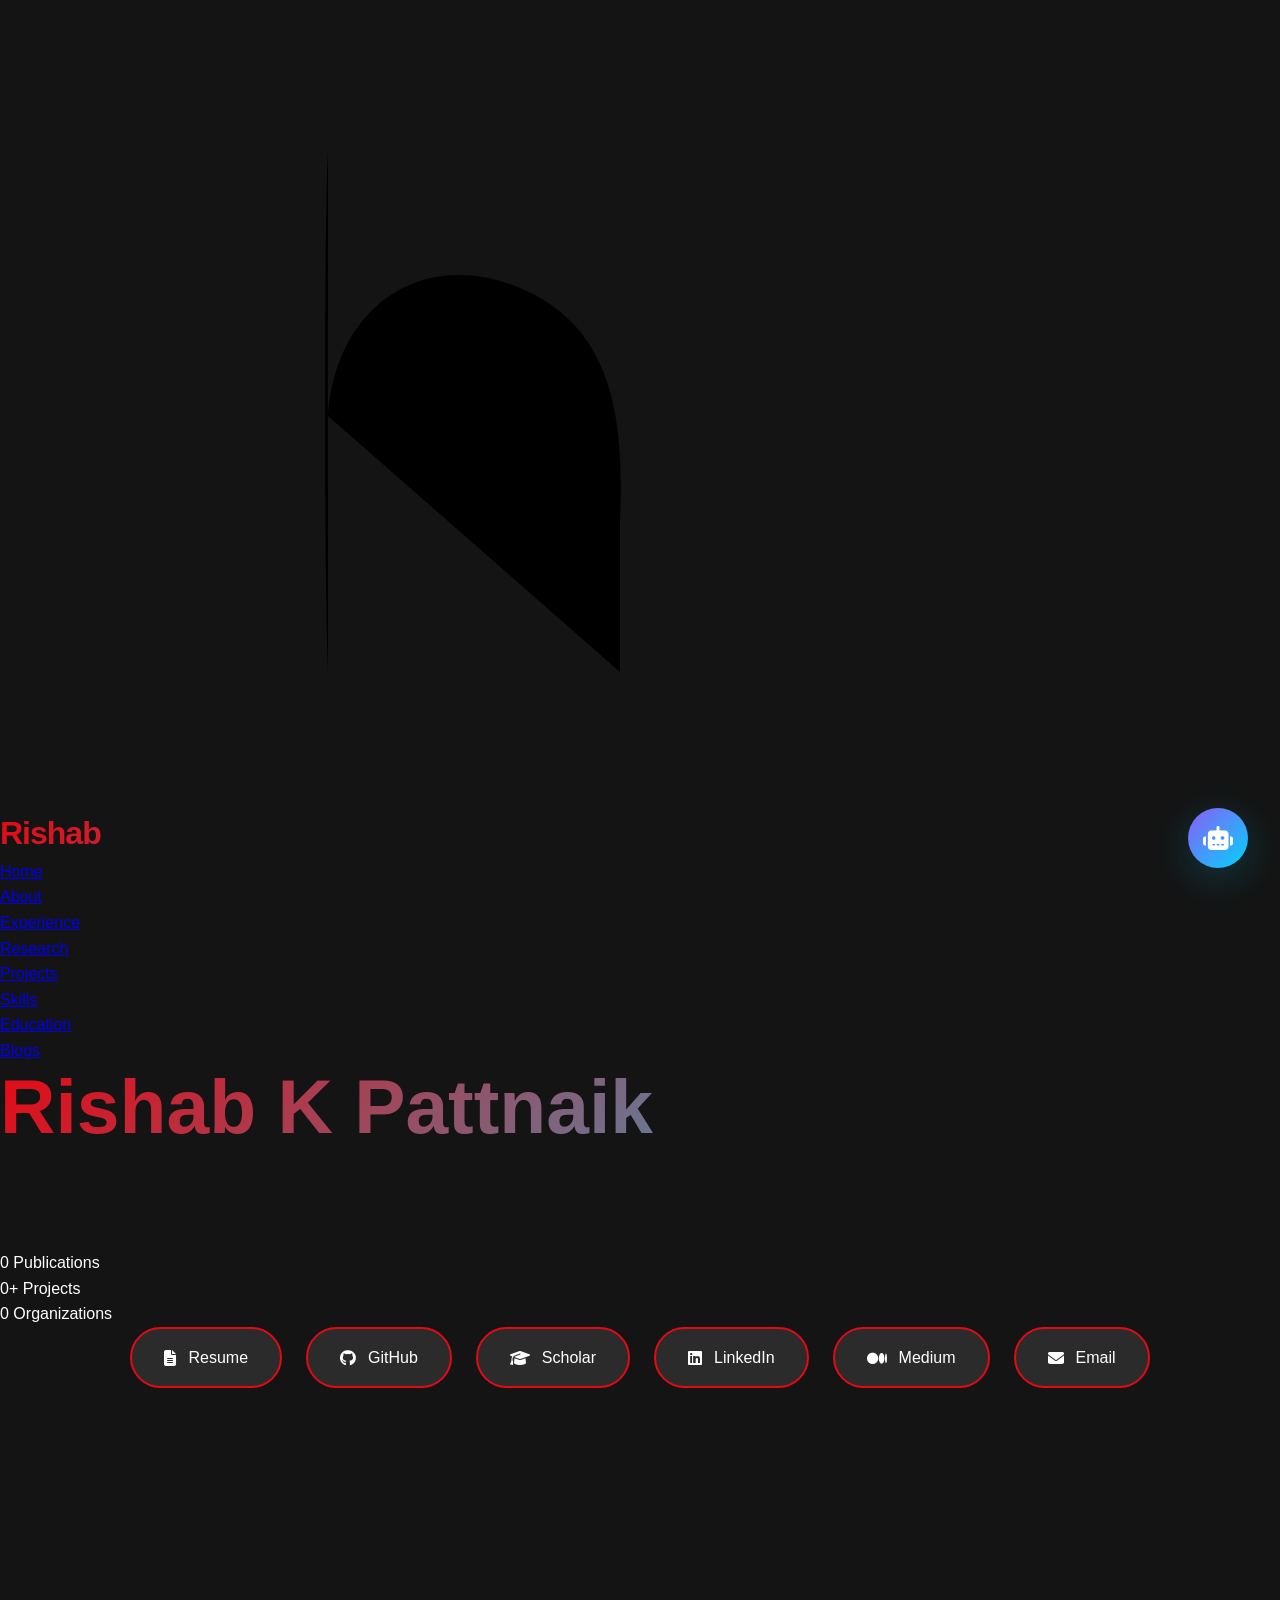
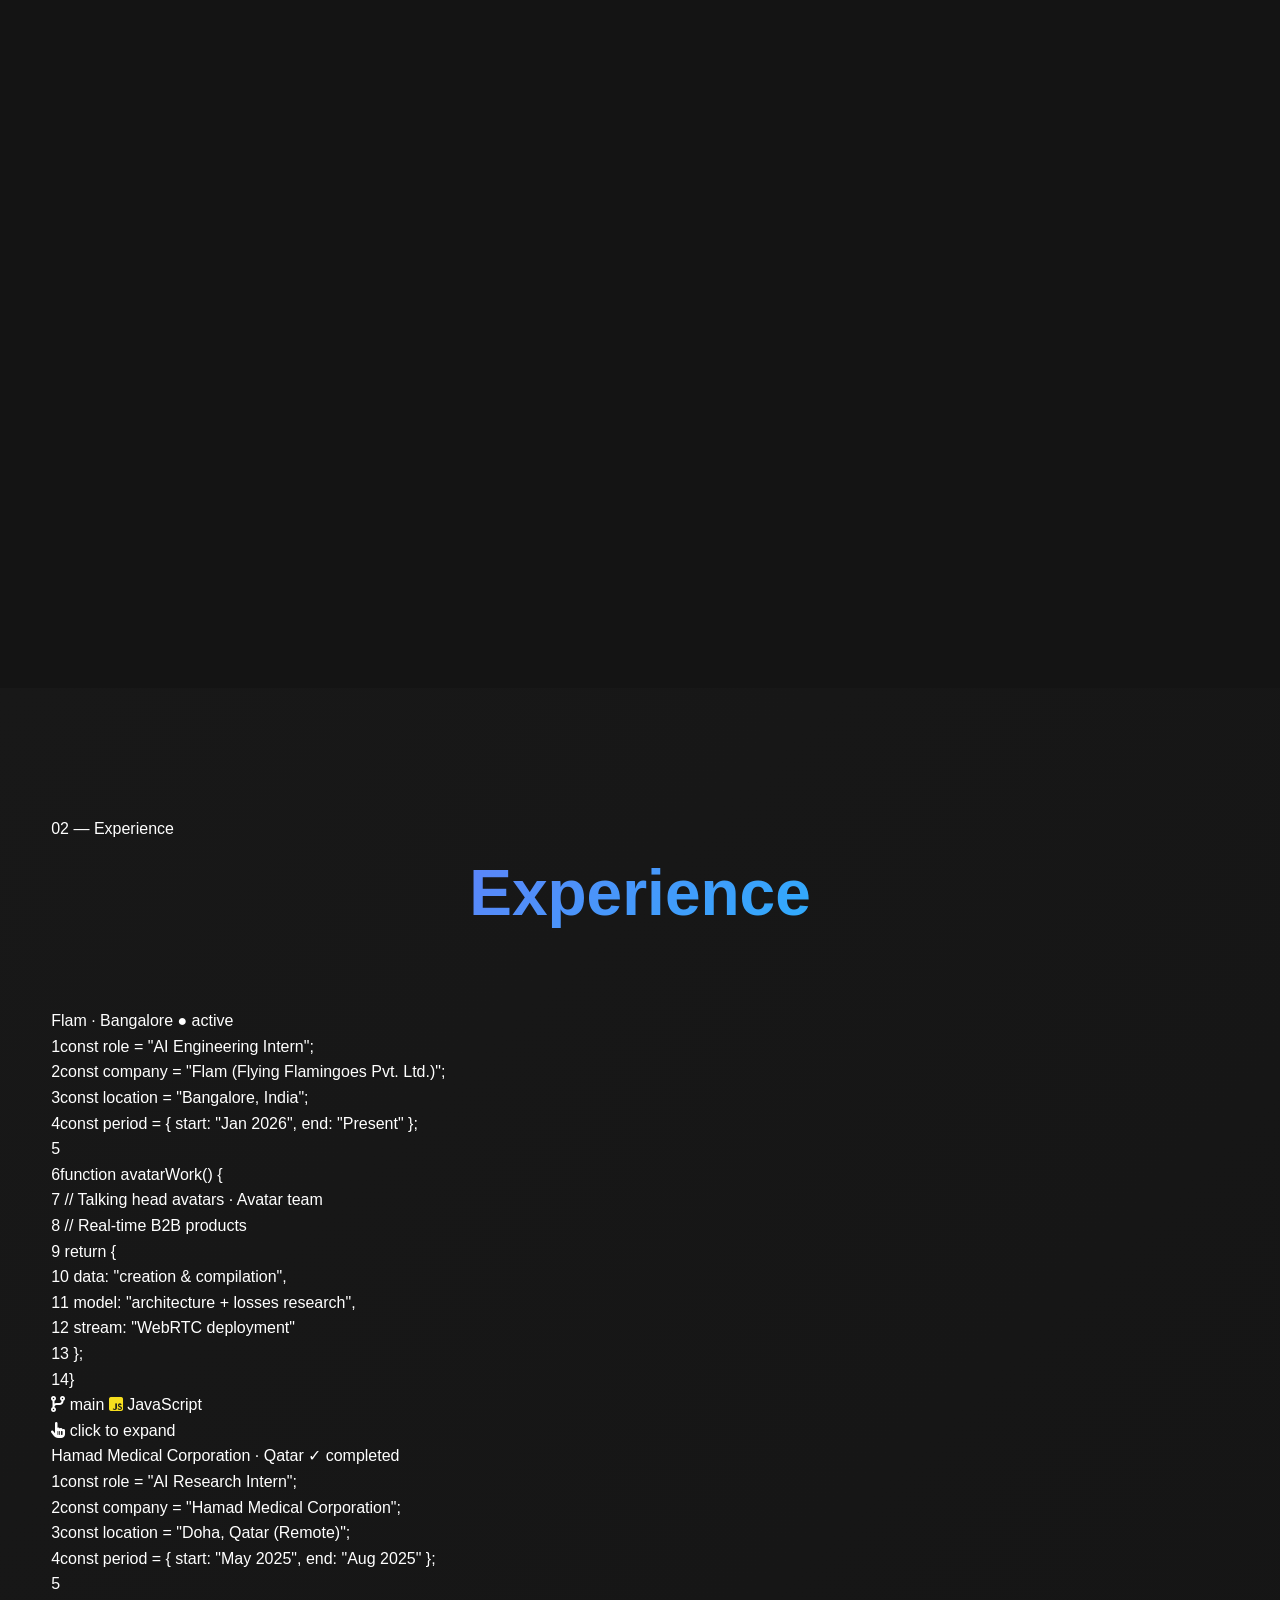
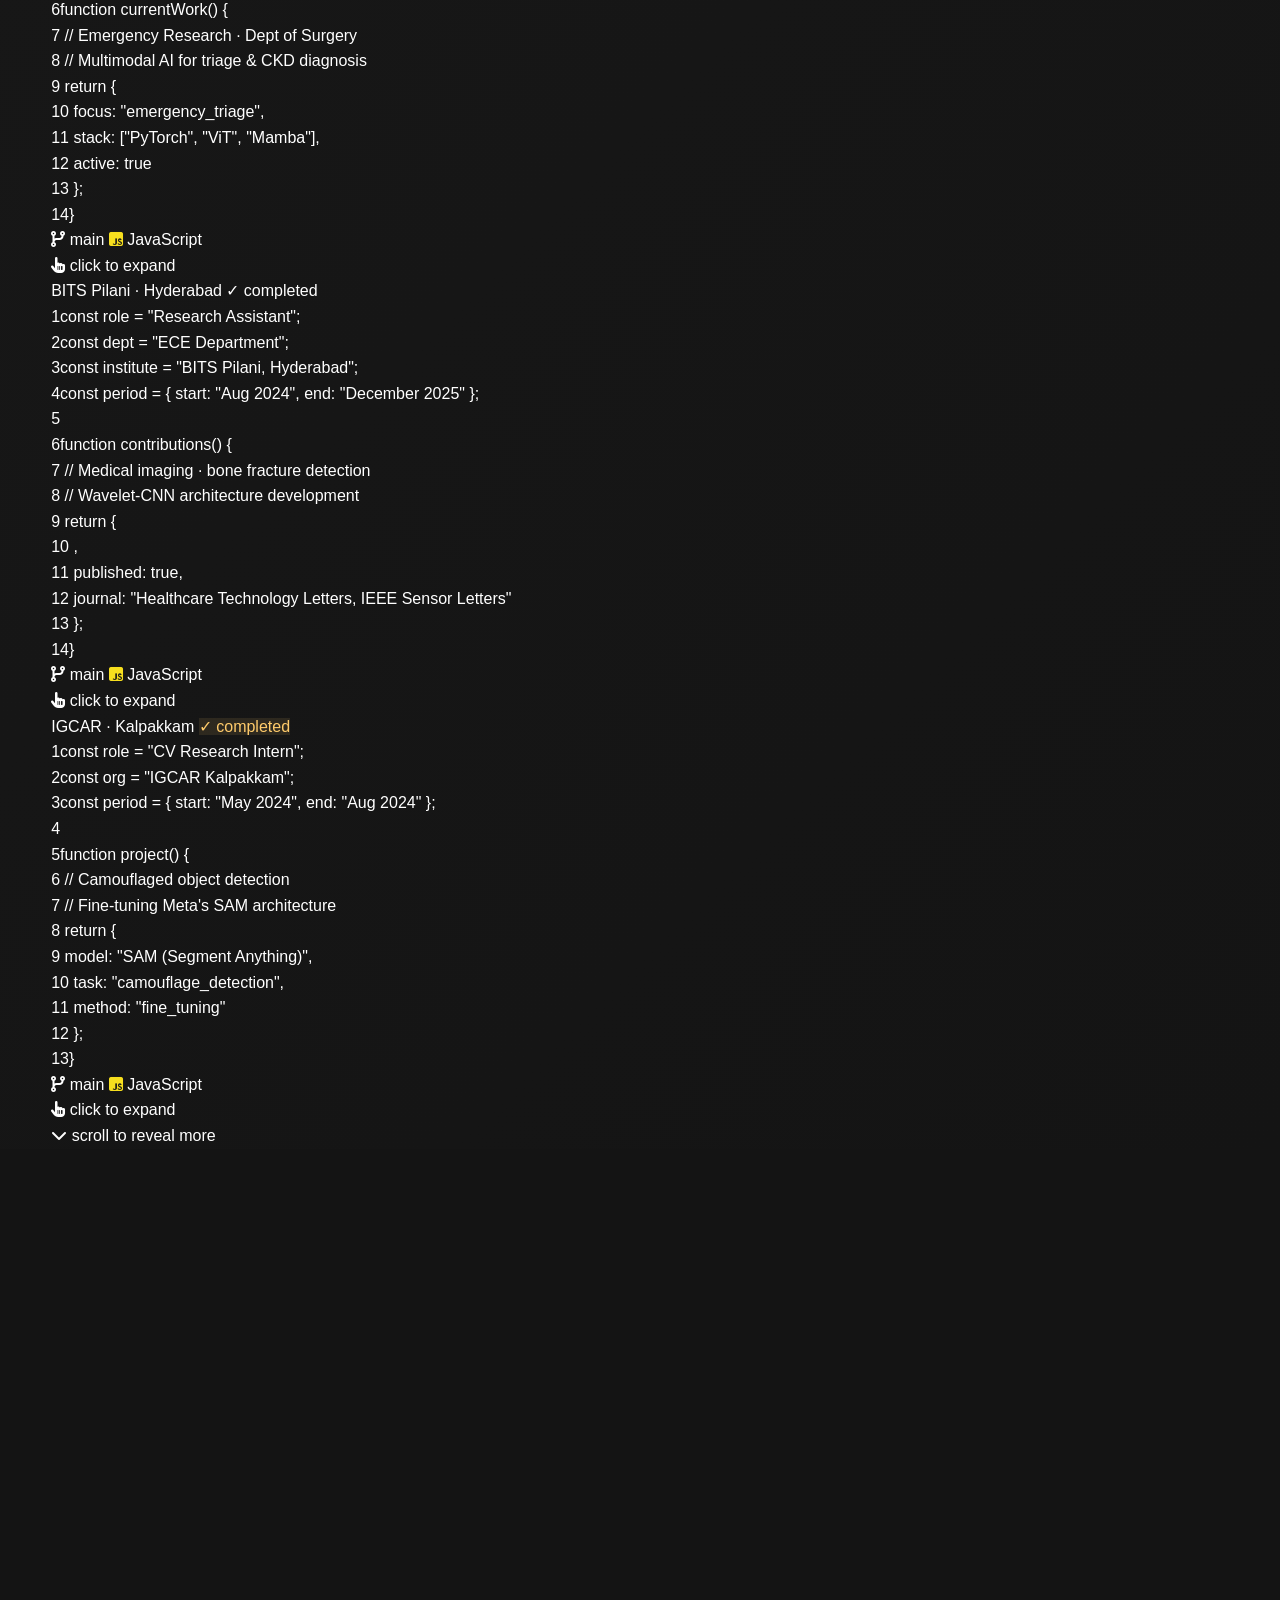
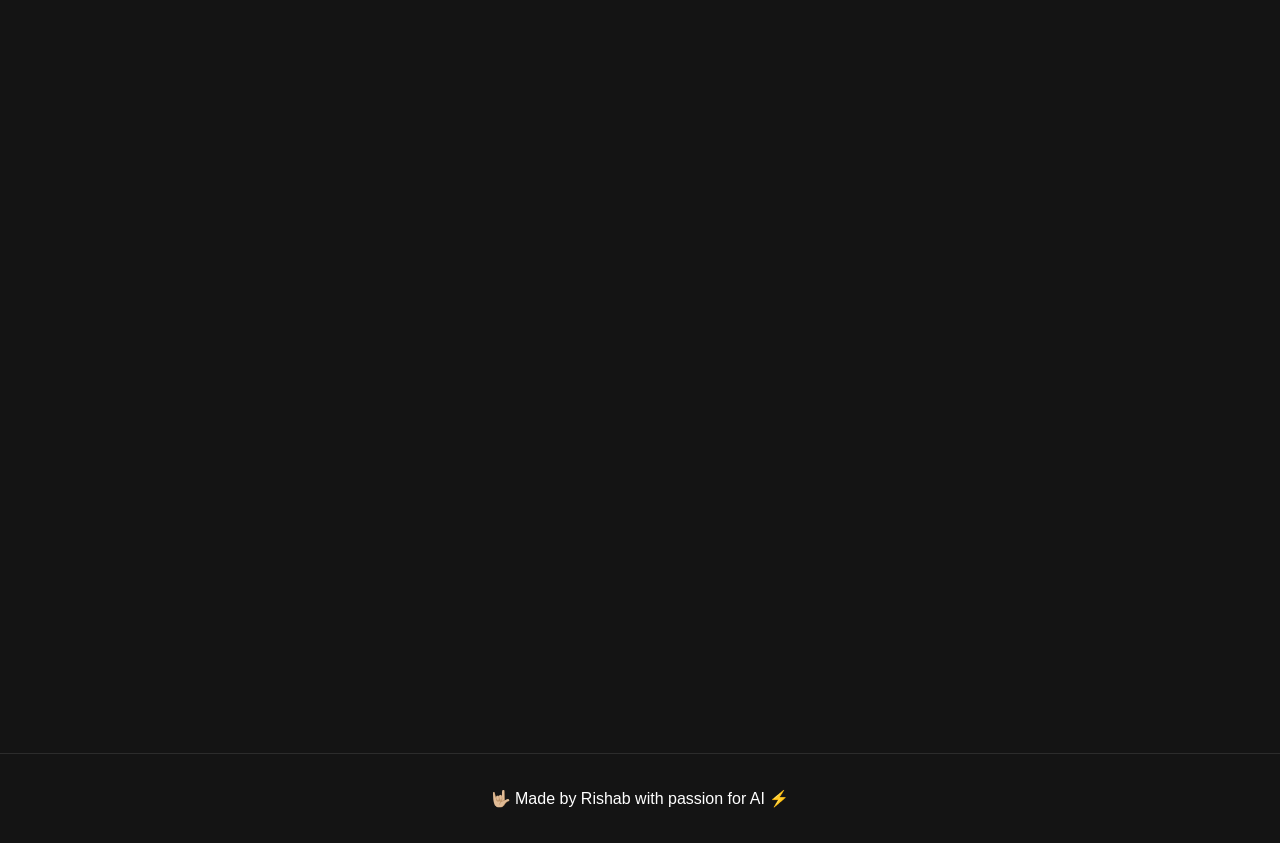
==== index.html @ 8d8ab7da "March 2026 update" ====
<!DOCTYPE html>
<html lang="en">
<head>
  <meta charset="UTF-8">
  <meta name="viewport" content="width=device-width, initial-scale=1.0">
  <title>Rishab K Pattnaik · AI Portfolio</title>
  <link href="https://fonts.googleapis.com/css2?family=DM+Sans:ital,opsz,wght@0,9..40,300;0,9..40,400;0,9..40,500;0,9..40,600;1,9..40,300&family=Space+Mono:wght@400;700&display=swap" rel="stylesheet">
  <link rel="stylesheet" href="https://cdnjs.cloudflare.com/ajax/libs/font-awesome/6.4.0/css/all.min.css">
  <link rel="stylesheet" href="styles.css">
</head>
<body>

  <!-- ── GRAIN OVERLAY ── -->
  <div class="grain" aria-hidden="true"></div>

  <!-- ── CUSTOM CURSOR ── -->
  <div id="cursor-dot"  aria-hidden="true"></div>
  <div id="cursor-ring" aria-hidden="true"></div>

  <!-- ── SCROLL PROGRESS ── -->
  <div id="scroll-progress" aria-hidden="true"></div>

  <!-- ── LOADER ── -->
  <div id="page-loader" aria-hidden="true">
    <svg id="hi-svg" viewBox="0 0 320 200" xmlns="http://www.w3.org/2000/svg">
      <path id="h-stem" class="hi-stroke" pathLength="1" d="M 82,38 C 81,55 81,145 82,168"/>
      <path id="h-arch" class="hi-stroke" pathLength="1" d="M 82,104 C 84,76 106,62 130,72 C 154,82 156,106 155,130 L 155,168"/>
      <path id="i-stem" class="hi-stroke" pathLength="1" d="M 196,110 L 196,168"/>
      <circle id="i-dot" cx="196" cy="88" r="0" fill="white"/>
    </svg>
  </div>

  <!-- ══════════════════════════════════════
       SITE CONTENT
  ══════════════════════════════════════ -->
  <div id="site-content">

    <!-- ── NAVBAR ── -->
    <nav id="navbar">
      <div class="logo">Rishab</div>
      <ul class="nav-links">
        <li><a href="#home">Home</a></li>
        <li><a href="#about">About</a></li>
        <li><a href="#experience">Experience</a></li>
        <li><a href="#research">Research</a></li>
        <li><a href="#projects">Projects</a></li>
        <li><a href="#skills">Skills</a></li>
        <li><a href="#education">Education</a></li>
        <li><a href="#blogs">Blogs</a></li>
      </ul>
    </nav>

    <!-- ══════════════════════════════════════
         HERO
    ══════════════════════════════════════ -->
    <section id="home" class="hero">
      <div class="hero-top">
        <h1 class="hero-title">Rishab K Pattnaik</h1>
        <p class="hero-subtitle">
          <span class="typing-text" id="typingText"></span>
        </p>
        <div class="hero-stats">
          <div class="stat-item">
            <span class="stat-num" data-target="3">0</span>
            <span class="stat-label">Publications</span>
          </div>
          <div class="stat-item">
            <span class="stat-num" data-target="9">0+</span>
            <span class="stat-label">Projects</span>
          </div>
          <div class="stat-item">
            <span class="stat-num" data-target="4">0</span>
            <span class="stat-label">Organizations</span>
          </div>
        </div>
      </div>

      <!-- CUBE -->
      <div class="hero-middle">
        <div class="scene" id="cubeScene">
          <div class="pivot">
            <!-- Atom -->
            <div class="atom">
              <div class="nucleus">
                <div class="nucleus-inner"></div>
              </div>
              <div class="orbit orbit-1"><div class="electron e1"></div></div>
              <div class="orbit orbit-2"><div class="electron e2"></div></div>
              <div class="orbit orbit-3"><div class="electron e3"></div></div>
            </div>
            <!-- Main cube -->
            <div class="single-cube">
              <div class="face front"></div>
              <div class="face back"></div>
              <div class="face left"></div>
              <div class="face right"></div>
              <div class="face top"></div>
              <div class="face bottom"></div>
            </div>
            <!-- Small pieces (built by JS) -->
            <div class="pieces-container" id="piecesBox"></div>
          </div>
        </div>
      </div>

      <!-- SOCIAL LINKS -->
      <div class="hero-bottom">
        <div class="social-buttons">
          <a href="https://drive.google.com/file/d/1CZSpDN5B15ZE_a1JrO69kmu7eW3K6VRx/view?usp=sharing" target="_blank" class="social-btn"><i class="fas fa-file-alt"></i> Resume</a>
          <a href="https://github.com/Rishab27279" target="_blank" class="social-btn"><i class="fab fa-github"></i> GitHub</a>
          <a href="https://scholar.google.com/citations?hl=en&user=zaAs0t0AAAAJ" target="_blank" class="social-btn"><i class="fas fa-graduation-cap"></i> Scholar</a>
          <a href="https://www.linkedin.com/in/rishab-k-pattnaik-6a9939249/" target="_blank" class="social-btn"><i class="fab fa-linkedin"></i> LinkedIn</a>
          <a href="https://medium.com/@rishab27279" target="_blank" class="social-btn"><i class="fab fa-medium"></i> Medium</a>
          <a href="mailto:rishab27279@gmail.com" class="social-btn"><i class="fas fa-envelope"></i> Email</a>
        </div>
      </div>
    </section>

    <!-- ══════════════════════════════════════
         ABOUT
    ══════════════════════════════════════ -->
    <section id="about" class="section scroll-animation">
      <p class="section-label">01 — About</p>
      <h2 class="section-title">Who I Am</h2>
      <p class="about-description">
        Hi, I’m Rishab — an AI researcher and engineering student from BITS Pilani who accidentally fell in love with deep learning during my third year. That first internship was the spark: I saw what machines could actually do, and I’ve been hooked ever since.

These days, you’ll find me exploring the weird and wonderful world of AI architectures — from Transformers and Diffusion models to Mamba and beyond. I love digging into how models think: attention mechanisms, fine-tuning tricks like PEFT and distillation, and the magic behind text generation and image synthesis. But I’m not just here for the theory; I genuinely enjoy building things that work. Whether it’s a production system like Moody.AI or a research project in medical imaging, I love the journey from idea to deployment.

Currently, I’m part of the Avatar team at FLAM, where I get to play with image generation — GANs, diffusion, normalizing flows — and even dabble in streaming tech like WebRTC (because why limit yourself?).

If you’re into AI — whether it’s research, engineering, or just staying up late debating whether attention really is all you need — I’d love to connect. Let’s geek out, collaborate, or simply share ideas. The best conversations start with curiosity.
      </p>
    </section>

    <!-- ══════════════════════════════════════
         EXPERIENCE
    ══════════════════════════════════════ -->
    <section id="experience" class="section" style="opacity:1;transform:none;padding-bottom:0;">
      <p class="section-label">02 — Experience</p>
      <h2 class="section-title">Experience</h2>

      <div class="exp-scroll-driver" id="expScrollDriver">
        <div class="exp-sticky-stage" id="expStickyStage">
          <div class="exp-cards-stack" id="expCardsStack">

            <!-- NEW CARD: Flam (most recent) -->
            <div class="terminal-card" data-popup-trigger="experience-popup-4">
              <div class="terminal-titlebar">
                <div class="terminal-dots">
                  <span class="dot dot-red"></span>
                  <span class="dot dot-yellow"></span>
                  <span class="dot dot-green"></span>
                </div>
                <span class="terminal-filename">Flam · Bangalore</span>
                <span class="terminal-tag">● active</span>
              </div>
              <div class="terminal-body">
                <div class="code-block">
                  <div class="code-line"><span class="line-num">1</span><span><span class="ck">const</span> <span class="cp">role</span>     <span class="co">=</span> <span class="cs">"AI Engineering Intern"</span><span class="co">;</span></span></div>
                  <div class="code-line"><span class="line-num">2</span><span><span class="ck">const</span> <span class="cp">company</span>  <span class="co">=</span> <span class="cs">"Flam (Flying Flamingoes Pvt. Ltd.)"</span><span class="co">;</span></span></div>
                  <div class="code-line"><span class="line-num">3</span><span><span class="ck">const</span> <span class="cp">location</span> <span class="co">=</span> <span class="cs">"Bangalore, India"</span><span class="co">;</span></span></div>
                  <div class="code-line"><span class="line-num">4</span><span><span class="ck">const</span> <span class="cp">period</span>   <span class="co">=</span> <span class="co">{</span> <span class="cp">start</span><span class="co">:</span> <span class="ct">"Jan 2026"</span><span class="co">,</span> <span class="cp">end</span><span class="co">:</span> <span class="ct">"Present"</span> <span class="co">};</span></span></div>
                  <div class="code-line"><span class="line-num">5</span><span></span></div>
                  <div class="code-line"><span class="line-num">6</span><span><span class="ck">function</span> <span class="cg">avatarWork</span><span class="co">() {</span></span></div>
                  <div class="code-line"><span class="line-num">7</span><span>  <span class="cc">// Talking head avatars · Avatar team</span></span></div>
                  <div class="code-line"><span class="line-num">8</span><span>  <span class="cc">// Real‑time B2B products</span></span></div>
                  <div class="code-line"><span class="line-num">9</span><span>  <span class="ck">return</span> <span class="co">{</span></span></div>
                  <div class="code-line"><span class="line-num">10</span><span>    <span class="cp">data</span><span class="co">:</span>    <span class="cs">"creation & compilation"</span><span class="co">,</span></span></div>
                  <div class="code-line"><span class="line-num">11</span><span>    <span class="cp">model</span><span class="co">:</span>   <span class="cs">"architecture + losses research"</span><span class="co">,</span></span></div>
                  <div class="code-line"><span class="line-num">12</span><span>    <span class="cp">stream</span><span class="co">:</span>   <span class="cs">"WebRTC deployment"</span></span></div>
                  <div class="code-line"><span class="line-num">13</span><span>  <span class="co">};</span></span></div>
                  <div class="code-line"><span class="line-num">14</span><span><span class="co">}</span></span></div>
                </div>
              </div>
              <div class="terminal-footer">
                <div class="tf-left">
                  <span class="tf-branch"><i class="fas fa-code-branch"></i>&nbsp;main</span>
                  <span class="tf-lang"><i class="fab fa-js-square" style="color:#f7df1e;"></i>&nbsp;JavaScript</span>
                </div>
                <span class="tf-hint"><i class="fas fa-hand-pointer"></i>&nbsp;click to expand</span>
              </div>
            </div>

            <!-- CARD 1: HMC -->
            <div class="terminal-card" data-popup-trigger="experience-popup-3">
              <div class="terminal-titlebar">
                <div class="terminal-dots">
                  <span class="dot dot-red"></span>
                  <span class="dot dot-yellow"></span>
                  <span class="dot dot-green"></span>
                </div>
                <span class="terminal-filename">Hamad Medical Corporation · Qatar</span>
                <span class="terminal-tag">✓ completed</span>
              </div>
              <div class="terminal-body">
                <div class="code-block">
                  <div class="code-line"><span class="line-num">1</span><span><span class="ck">const</span> <span class="cp">role</span>     <span class="co">=</span> <span class="cs">"AI Research Intern"</span><span class="co">;</span></span></div>
                  <div class="code-line"><span class="line-num">2</span><span><span class="ck">const</span> <span class="cp">company</span>  <span class="co">=</span> <span class="cs">"Hamad Medical Corporation"</span><span class="co">;</span></span></div>
                  <div class="code-line"><span class="line-num">3</span><span><span class="ck">const</span> <span class="cp">location</span> <span class="co">=</span> <span class="cs">"Doha, Qatar (Remote)"</span><span class="co">;</span></span></div>
                  <div class="code-line"><span class="line-num">4</span><span><span class="ck">const</span> <span class="cp">period</span>   <span class="co">=</span> <span class="co">{</span> <span class="cp">start</span><span class="co">:</span> <span class="ct">"May 2025"</span><span class="co">,</span> <span class="cp">end</span><span class="co">:</span> <span class="ct">"Aug 2025"</span> <span class="co">};</span></span></div>
                  <div class="code-line"><span class="line-num">5</span><span></span></div>
                  <div class="code-line"><span class="line-num">6</span><span><span class="ck">function</span> <span class="cg">currentWork</span><span class="co">() {</span></span></div>
                  <div class="code-line"><span class="line-num">7</span><span>  <span class="cc">// Emergency Research · Dept of Surgery</span></span></div>
                  <div class="code-line"><span class="line-num">8</span><span>  <span class="cc">// Multimodal AI for triage &amp; CKD diagnosis</span></span></div>
                  <div class="code-line"><span class="line-num">9</span><span>  <span class="ck">return</span> <span class="co">{</span></span></div>
                  <div class="code-line"><span class="line-num">10</span><span>    <span class="cp">focus</span><span class="co">:</span>  <span class="cs">"emergency_triage"</span><span class="co">,</span></span></div>
                  <div class="code-line"><span class="line-num">11</span><span>    <span class="cp">stack</span><span class="co">:</span>  <span class="co">[</span><span class="cv">"PyTorch"</span><span class="co">,</span> <span class="cv">"ViT"</span><span class="co">,</span> <span class="cv">"Mamba"</span><span class="co">],</span></span></div>
                  <div class="code-line"><span class="line-num">12</span><span>    <span class="cp">active</span><span class="co">:</span> <span class="cb">true</span></span></div>
                  <div class="code-line"><span class="line-num">13</span><span>  <span class="co">};</span></span></div>
                  <div class="code-line"><span class="line-num">14</span><span><span class="co">}</span></span></div>
                </div>
              </div>
              <div class="terminal-footer">
                <div class="tf-left">
                  <span class="tf-branch"><i class="fas fa-code-branch"></i>&nbsp;main</span>
                  <span class="tf-lang"><i class="fab fa-js-square" style="color:#f7df1e;"></i>&nbsp;JavaScript</span>
                </div>
                <span class="tf-hint"><i class="fas fa-hand-pointer"></i>&nbsp;click to expand</span>
              </div>
            </div>

            <!-- CARD 2: BITS Pilani -->
            <div class="terminal-card" data-popup-trigger="experience-popup-1">
              <div class="terminal-titlebar">
                <div class="terminal-dots">
                  <span class="dot dot-red"></span>
                  <span class="dot dot-yellow"></span>
                  <span class="dot dot-green"></span>
                </div>
                <span class="terminal-filename">BITS Pilani · Hyderabad</span>
                <span class="terminal-tag">✓ completed</span>
              </div>
              <div class="terminal-body">
                <div class="code-block">
                  <div class="code-line"><span class="line-num">1</span><span><span class="ck">const</span> <span class="cp">role</span>       <span class="co">=</span> <span class="cs">"Research Assistant"</span><span class="co">;</span></span></div>
                  <div class="code-line"><span class="line-num">2</span><span><span class="ck">const</span> <span class="cp">dept</span>       <span class="co">=</span> <span class="cs">"ECE Department"</span><span class="co">;</span></span></div>
                  <div class="code-line"><span class="line-num">3</span><span><span class="ck">const</span> <span class="cp">institute</span>  <span class="co">=</span> <span class="cs">"BITS Pilani, Hyderabad"</span><span class="co">;</span></span></div>
                  <div class="code-line"><span class="line-num">4</span><span><span class="ck">const</span> <span class="cp">period</span>     <span class="co">=</span> <span class="co">{</span> <span class="cp">start</span><span class="co">:</span> <span class="ct">"Aug 2024"</span><span class="co">,</span> <span class="cp">end</span><span class="co">:</span> <span class="ct">"December 2025"</span> <span class="co">};</span></span></div>
                  <div class="code-line"><span class="line-num">5</span><span></span></div>
                  <div class="code-line"><span class="line-num">6</span><span><span class="ck">function</span> <span class="cg">contributions</span><span class="co">() {</span></span></div>
                  <div class="code-line"><span class="line-num">7</span><span>  <span class="cc">// Medical imaging · bone fracture detection</span></span></div>
                  <div class="code-line"><span class="line-num">8</span><span>  <span class="cc">// Wavelet-CNN architecture development</span></span></div>
                  <div class="code-line"><span class="line-num">9</span><span>  <span class="ck">return</span> <span class="co">{</span></span></div>
                  <div class="code-line"><span class="line-num">10</span><span>    <span class="co">,</span></span></div>
                  <div class="code-line"><span class="line-num">11</span><span>    <span class="cp">published</span><span class="co">:</span> <span class="cb">true</span><span class="co">,</span></span></div>
                  <div class="code-line"><span class="line-num">12</span><span>    <span class="cp">journal</span><span class="co">:</span>   <span class="cs">"Healthcare Technology Letters, IEEE Sensor Letters"</span></span></div>
                  <div class="code-line"><span class="line-num">13</span><span>  <span class="co">};</span></span></div>
                  <div class="code-line"><span class="line-num">14</span><span><span class="co">}</span></span></div>
                </div>
              </div>
              <div class="terminal-footer">
                <div class="tf-left">
                  <span class="tf-branch"><i class="fas fa-code-branch"></i>&nbsp;main</span>
                  <span class="tf-lang"><i class="fab fa-js-square" style="color:#f7df1e;"></i>&nbsp;JavaScript</span>
                </div>
                <span class="tf-hint"><i class="fas fa-hand-pointer"></i>&nbsp;click to expand</span>
              </div>
            </div>

            <!-- CARD 3: IGCAR -->
            <div class="terminal-card" data-popup-trigger="experience-popup-2">
              <div class="terminal-titlebar">
                <div class="terminal-dots">
                  <span class="dot dot-red"></span>
                  <span class="dot dot-yellow"></span>
                  <span class="dot dot-green"></span>
                </div>
                <span class="terminal-filename">IGCAR · Kalpakkam</span>
                <span class="terminal-tag" style="color:#ffcb6b;border-color:rgba(255,203,107,0.35);background:rgba(255,203,107,0.1);">✓ completed</span>
              </div>
              <div class="terminal-body">
                <div class="code-block">
                  <div class="code-line"><span class="line-num">1</span><span><span class="ck">const</span> <span class="cp">role</span>    <span class="co">=</span> <span class="cs">"CV Research Intern"</span><span class="co">;</span></span></div>
                  <div class="code-line"><span class="line-num">2</span><span><span class="ck">const</span> <span class="cp">org</span>     <span class="co">=</span> <span class="cs">"IGCAR Kalpakkam"</span><span class="co">;</span></span></div>
                  <div class="code-line"><span class="line-num">3</span><span><span class="ck">const</span> <span class="cp">period</span>  <span class="co">=</span> <span class="co">{</span> <span class="cp">start</span><span class="co">:</span> <span class="ct">"May 2024"</span><span class="co">,</span> <span class="cp">end</span><span class="co">:</span> <span class="ct">"Aug 2024"</span> <span class="co">};</span></span></div>
                  <div class="code-line"><span class="line-num">4</span><span></span></div>
                  <div class="code-line"><span class="line-num">5</span><span><span class="ck">function</span> <span class="cg">project</span><span class="co">() {</span></span></div>
                  <div class="code-line"><span class="line-num">6</span><span>  <span class="cc">// Camouflaged object detection</span></span></div>
                  <div class="code-line"><span class="line-num">7</span><span>  <span class="cc">// Fine-tuning Meta's SAM architecture</span></span></div>
                  <div class="code-line"><span class="line-num">8</span><span>  <span class="ck">return</span> <span class="co">{</span></span></div>
                  <div class="code-line"><span class="line-num">9</span><span>    <span class="cp">model</span><span class="co">:</span>   <span class="cs">"SAM (Segment Anything)"</span><span class="co">,</span></span></div>
                  <div class="code-line"><span class="line-num">10</span><span>    <span class="cp">task</span><span class="co">:</span>    <span class="cs">"camouflage_detection"</span><span class="co">,</span></span></div>
                  <div class="code-line"><span class="line-num">11</span><span>    <span class="cp">method</span><span class="co">:</span>  <span class="cs">"fine_tuning"</span></span></div>
                  <div class="code-line"><span class="line-num">12</span><span>  <span class="co">};</span></span></div>
                  <div class="code-line"><span class="line-num">13</span><span><span class="co">}</span></span></div>
                </div>
              </div>
              <div class="terminal-footer">
                <div class="tf-left">
                  <span class="tf-branch"><i class="fas fa-code-branch"></i>&nbsp;main</span>
                  <span class="tf-lang"><i class="fab fa-js-square" style="color:#f7df1e;"></i>&nbsp;JavaScript</span>
                </div>
                <span class="tf-hint"><i class="fas fa-hand-pointer"></i>&nbsp;click to expand</span>
              </div>
            </div>

          </div><!-- /expCardsStack -->
        </div><!-- /expStickyStage -->
      </div><!-- /expScrollDriver -->
      <div class="exp-scroll-hint" id="expScrollHint">
        <span><i class="fas fa-chevron-down"></i>&nbsp;scroll to reveal more</span>
      </div>
    </section>

<!-- ══════════════════════════════════════
         RESEARCH
    ══════════════════════════════════════ -->
    <section id="research" class="section scroll-animation">
      <p class="section-label">03 — Research</p>
      <h2 class="section-title">Research &amp; Publications</h2>
      <div class="cards">

        <!-- IEEE Sensors Letters (2026) -->
        <div class="card scroll-animation" data-popup-trigger="research-popup-3">
          <div class="card-icon"><i class="fas fa-satellite-dish" style="color:var(--g1);"></i></div>
          <h3>A Lightweight Fourier Block Transformer for Android-Based Edge‑Enabled Detection of Osteopenia and Osteoporosis</h3>
          <div class="subtitle">IEEE Sensors Letters · March 2026</div>
          <p>Lightweight Fourier Block Transformer achieving 88.41% accuracy for real-time osteoporosis detection directly on Android devices using knee X-ray sensor images.</p>
          <span class="date-badge">IEEE · 2026</span>
        </div>

        <!-- Healthcare Technology Letters (2025) -->
        <div class="card scroll-animation" data-popup-trigger="research-popup-2">
          <div class="card-icon"><i class="fas fa-microscope" style="color:var(--g1);"></i></div>
          <h3>Multi-Frequency Aware Deep Representation Learning for Bone Fracture Detection</h3>
          <div class="subtitle">Healthcare Technology Letters, 2025</div>
          <p>Novel multiband-frequency aware network achieving 92.22% accuracy on bone fracture detection benchmarks.</p>
          <span class="date-badge">IET / Wiley · 2025</span>
        </div>

        <!-- Elsevier Book Chapter (2025) -->
        <div class="card scroll-animation" data-popup-trigger="research-popup-1">
          <div class="card-icon"><i class="fas fa-book" style="color:var(--g1);"></i></div>
          <h3>Deep Representation Learning for Pneumonia &amp; Tuberculosis Detection</h3>
          <div class="subtitle">Elsevier Book Chapter, 2025</div>
          <p>Published in "Non-stationary and nonlinear data processing for automated computer-aided medical diagnosis".</p>
          <span class="date-badge">Elsevier · 2025</span>
        </div>

      </div>
    </section>

    <!-- ══════════════════════════════════════
         PROJECTS
    ══════════════════════════════════════ -->
    <section id="projects" class="section scroll-animation">
      <p class="section-label">04 — Projects</p>
      <h2 class="section-title">Featured Projects</h2>
      <div class="cards">

        <div class="card scroll-animation" data-popup-trigger="project-popup-9">
          <div class="card-icon"><i class="fa fa-video-camera" style="color:var(--g1);"></i></div>
          <h3>U-Tube AI</h3>
          <div class="subtitle">Visual YouTube Agent</div>
          <p>Multimodal AI that analyzes both audio and visual streams from YouTube videos.</p>
        </div>

        <div class="card scroll-animation" data-popup-trigger="project-popup-7">
          <div class="card-icon"><i class="fa fa-user" style="color:var(--g1);"></i></div>
          <h3>EdgeSeg-AI</h3>
          <div class="subtitle">Research Paper Re-implementation</div>
          <p>Memory-efficient image segmentation via sequential model loading.</p>
        </div>

        <div class="card scroll-animation" data-popup-trigger="project-popup-8">
          <div class="card-icon"><i class="fa fa-smile" style="color:var(--g1);"></i></div>
          <h3>Moody.AI</h3>
          <div class="subtitle">Multimodal Sentiment AI</div>
          <p>Emotion recognition using DINOv2, Wav2Vec2, and DistilBERT for multimodal fusion.</p>
        </div>

        <div class="card scroll-animation" data-popup-trigger="project-popup-1">
          <div class="card-icon"><i class="fa fa-bone" style="color:var(--g1);"></i></div>
          <h3>OsteoDiagnosis.AI</h3>
          <div class="subtitle">Bone Health Diagnostics App</div>
          <p>Android app for osteoporosis classification achieving 90% accuracy.</p>
        </div>

        <div class="card scroll-animation" data-popup-trigger="project-popup-2">
          <div class="card-icon"><i class="fa fa-smile" style="color:var(--g1);"></i></div>
          <h3>Expression.AI</h3>
          <div class="subtitle">Android App</div>
          <p>Real-time facial expression recognition using TensorFlow Lite on Android.</p>
        </div>

        <div class="card scroll-animation" data-popup-trigger="project-popup-3">
          <div class="card-icon"><i class="fa fa-hand-scissors" style="color:var(--g1);"></i></div>
          <h3>Hand Gesture Identifier</h3>
          <div class="subtitle">Computer Vision</div>
          <p>Real-time gesture recognition using FastViT achieving 97.5% accuracy.</p>
        </div>

        <div class="card scroll-animation" data-popup-trigger="project-popup-4">
          <div class="card-icon"><i class="fa fa-file-text" style="color:var(--g1);"></i></div>
          <h3>AI Document Assistant</h3>
          <div class="subtitle">NLP / RAG</div>
          <p>Document processing and Q&amp;A pipeline using DeepSeek and Llama models.</p>
        </div>

        <div class="card scroll-animation" data-popup-trigger="project-popup-5">
          <div class="card-icon"><i class="fa fa-robot" style="color:var(--g1);"></i></div>
          <h3>Smart AI Checkers Bot</h3>
          <div class="subtitle">AI Game</div>
          <p>Checkers game with a Minimax AI opponent with alpha-beta pruning.</p>
        </div>

        <div class="card scroll-animation" data-popup-trigger="project-popup-6">
          <div class="card-icon"><i class="fa fa-user" style="color:var(--g1);"></i></div>
          <h3>Human Face Gender Detection</h3>
          <div class="subtitle">Neural Networks</div>
          <p>Gender detection using InceptionV3 achieving 94.35% accuracy.</p>
        </div>

      </div>
    </section>

    <!-- ══════════════════════════════════════
         SKILLS
    ══════════════════════════════════════ -->
    <section id="skills" class="section scroll-animation">
      <p class="section-label">05 — Skills</p>
      <h2 class="section-title">Technical Arsenal</h2>
      <div class="skills-container">

        <div class="skill-category scroll-animation">
          <h3>Languages</h3>
          <div class="skills-grid">
            <div class="skill-box"><i class="fab fa-python" style="color:#3776ab;"></i><span>Python</span></div>
            <div class="skill-box"><i class="fas fa-code" style="color:#004482;"></i><span>C</span></div>
            <div class="skill-box"><i class="fas fa-database" style="color:#f29111;"></i><span>SQL</span></div>
            <div class="skill-box"><i class="fab fa-git-alt" style="color:#f34f29;"></i><span>Git</span></div>
            <div class="skill-box"><i class="fas fa-microchip" style="color:#1a237e;"></i><span>Verilog</span></div>
          </div>
        </div>

        <div class="skill-category scroll-animation">
          <h3>AI / ML Frameworks</h3>
          <div class="skills-grid">
            <div class="skill-box"><i class="fas fa-fire"           style="color:#EE4C2C;"></i><span>PyTorch</span></div>
            <div class="skill-box"><i class="fas fa-project-diagram" style="color:#FF6F00;"></i><span>TensorFlow</span></div>
            <div class="skill-box"><i class="fas fa-eye"             style="color:#007BFF;"></i><span>OpenCV</span></div>
            <div class="skill-box"><i class="fas fa-robot"           style="color:#F7931E;"></i><span>Scikit-learn</span></div>
            <div class="skill-box"><i class="fas fa-feather"         style="color:#D00000;"></i><span>Keras</span></div>
            <div class="skill-box"><i class="fas fa-cube"            style="color:#013243;"></i><span>NumPy</span></div>
            <div class="skill-box"><i class="fas fa-table"           style="color:#150458;"></i><span>Pandas</span></div>
            <div class="skill-box"><i class="fas fa-chart-line"      style="color:#11557C;"></i><span>Matplotlib</span></div>
            <div class="skill-box"><i class="fab fa-docker"          style="color:#2496ED;"></i><span>Docker</span></div>
            <div class="skill-box"><i class="fas fa-link"            style="color:#1C3C3C;"></i><span>LangChain</span></div>
            <div class="skill-box"><i class="fas fa-bolt"            style="color:#009688;"></i><span>FastAPI</span></div>
            <div class="skill-box"><i class="fab fa-android"         style="color:#3DDC84;"></i><span>Android Studio</span></div>
            <div class="skill-box"><i class="fas fa-stream"          style="color:#FF4B4B;"></i><span>Streamlit</span></div>
          </div>
        </div>

        <div class="skill-category scroll-animation">
          <h3>Specializations</h3>
          <div class="skills-grid">
            <div class="skill-box"><i class="fas fa-brain"          style="color:#FFD700;"></i><span>Machine Learning</span></div>
            <div class="skill-box"><i class="fas fa-network-wired"  style="color:#00FF00;"></i><span>Deep Learning</span></div>
            <div class="skill-box"><i class="fas fa-magic"          style="color:#FF4500;"></i><span>Generative AI</span></div>
            <div class="skill-box"><i class="fas fa-comments"       style="color:#1E90FF;"></i><span>LLMs</span></div>
          </div>
        </div>

      </div>
    </section>

    <!-- ══════════════════════════════════════
         EDUCATION
    ══════════════════════════════════════ -->
    <section id="education" class="section scroll-animation">
      <p class="section-label">06 — Education</p>
      <h2 class="section-title">Education</h2>
      <div class="education-box scroll-animation">
        <h2 class="education-heading">Birla Institute of Technology and Science, Pilani</h2>
        <h3 class="degree-subheading">Bachelor of Engineering in Electronics and Communication Engineering</h3>
        <p class="location-text">Hyderabad, India &nbsp;·&nbsp; Currently Studying</p>
        <h4 style="color:var(--g1); margin:2rem 0 1rem; font-size:0.85rem; text-transform:uppercase; letter-spacing:0.1em;">Relevant Coursework</h4>
        <ul class="coursework-list">
          <li class="coursework-item scroll-animation">Machine Learning for Electronics Engineer</li>
          <li class="coursework-item scroll-animation">Neural Network and Fuzzy Logic</li>
          <li class="coursework-item scroll-animation">Deep Learning</li>
          <li class="coursework-item scroll-animation">Digital Signal Processing</li>
          <li class="coursework-item scroll-animation">Signals and Systems</li>
          <li class="coursework-item scroll-animation">Probability and Statistics</li>
          <li class="coursework-item scroll-animation">Microprocessor and Interfacing</li>
          <li class="coursework-item scroll-animation">Linear Algebra</li>
        </ul>
      </div>
    </section>

    <!-- ══════════════════════════════════════
         BLOGS
    ══════════════════════════════════════ -->
    <section id="blogs" class="section scroll-animation">
      <p class="section-label">07 — Writing</p>
      <h2 class="section-title">Blogs</h2>
      <div class="cards">
        <div class="card scroll-animation" onclick="window.open('https://ai.gopubby.com/medmamba-explained-the-first-vision-mamba-for-generalized-medical-image-classification-is-3aee20a0751a', '_blank')">
          <div class="card-icon"><i class="fa fa-edit" style="color:var(--g1);"></i></div>
          <h3>MedMamba Explained</h3>
          <div class="subtitle">Deep Dive · Deep Learning · State-Space Models</div>
          <p>The first Vision Mamba for Generalized Medical Image Classification — what it is, how it works, and why it matters.</p>
          <span class="date-badge">Medium · 2024</span>
        </div>
      </div>
    </section>

    <!-- ══════════════════════════════════════
         FOOTER
    ══════════════════════════════════════ -->
    <footer class="site-footer">
      <p>🤟🏼 Made by Rishab with passion for AI ⚡</p>
    </footer>

  </div><!-- /site-content -->

  <!-- ══════════════════════════════════════
       CHATBOT
  ══════════════════════════════════════ -->
  <button class="chatbot-toggle" id="chatbotToggle" aria-label="Open AI Assistant">
    <i class="fas fa-robot"></i>
  </button>

  <div class="chatbot-container" id="chatbotContainer" role="dialog" aria-label="Rishi-Bot AI Assistant">
    <div class="chatbot-header">
      <div class="chatbot-avatar">🤖</div>
      <div class="chatbot-title">Rishi-Bot</div>
      <div class="chatbot-subtitle">Rishab's AI Assistant</div>
      <div class="chatbot-status">Online</div>
      <button class="chatbot-close" id="chatbotClose" aria-label="Close chat">
        <i class="fas fa-times"></i>
      </button>
    </div>
    <div class="chatbot-messages" id="chatbotMessages"></div>
    <div class="chatbot-input-area">
      <div class="chatbot-input-container">
        <textarea
          class="chatbot-input"
          id="chatbotInput"
          placeholder="Ask about projects, skills, experience…"
          rows="1"
          aria-label="Type your message"
        ></textarea>
        <button class="chatbot-send" id="chatbotSend" aria-label="Send message">
          <i class="fas fa-paper-plane"></i>
        </button>
      </div>
    </div>
  </div>

  <!-- ══════════════════════════════════════
       POPUPS — Experience
  ══════════════════════════════════════ -->

  <!-- NEW POPUP: Flam -->
  <div id="experience-popup-4" class="popup">
    <div class="popup-backdrop"></div>
    <div class="popup-content">
      <span class="popup-esc-hint">ESC</span>
      <h2 class="popup-heading">AI Engineering Intern</h2>
      <p class="popup-subheading">Flam (Flying Flamingoes Pvt. Ltd.) · Bangalore &nbsp;·&nbsp; Jan 2026 – Present</p>
      <div class="popup-divider"></div>
      <div class="popup-body">
        <p>Working in the <strong>Avatar team</strong> on interactive talking‑head avatars for B2B products that enhance user experience.</p>
        <h3>Key Contributions</h3>
        <ul>
          <li><strong>Data creation & compilation:</strong> Curated and processed SOTA large‑scale multimodal datasets (video, audio, facial landmarks) to train expressive avatars.</li>
          <li><strong>Model research & development:</strong> Investigated state‑of‑the‑art generative architectures (GANs, diffusion models, normalizing flows) and loss functions to improve lip‑sync, facial dynamics, expression disentaglement and identity preservation.</li>
          <li><strong>Real‑time deployment:</strong> Integrated the final model into a WebRTC‑based streaming pipeline for low‑latency, interactive avatar responses.</li>
          <li>Collaborated closely with product and engineering teams to iterate on model performance and user feedback.</li>
        </ul>
        <h3>Technologies</h3>
        <ul>
          <li>PyTorch Lightning, TensorBoard</li>
          <li>GANs, Diffusion Models, Normalizing Flows</li>
          <li>WebRTC, FastAPI, Docker, Aiortc, Git, Micromamba</li>
        </ul>
      </div>
      <div class="popup-buttons">
        <a href="https://www.linkedin.com/company/flamappofficial" target="_blank" class="popup-github"><i class="fab fa-linkedin"></i> Company</a>
        <button class="popup-close">Close</button>
      </div>
    </div>
  </div>

  <div id="experience-popup-3" class="popup">
    <div class="popup-backdrop"></div>
    <div class="popup-content">
      <span class="popup-esc-hint">ESC</span>
      <h2 class="popup-heading">AI Research Intern</h2>
      <p class="popup-subheading">Hamad Medical Corporation, Qatar &nbsp;·&nbsp; May 2025 – August 2025</p>
      <div class="popup-divider"></div>
      <div class="popup-body">
        <p>Currently engaged in Emergency Research within the Department of Surgery at Hamad Medical Corporation, one of the leading academic medical centers in the Middle East.</p>
        <h3>Key Contributions</h3>
        <ul>
          <li>Developing multimodal AI frameworks for emergency triage prioritization using chest X-rays, clinical notes, and lab results.</li>
          <li>Building novel architectures combining Vision Transformers, Mamba state-space models, and LLMs for clinical decision support.</li>
          <li>Working on chronic kidney disease (CKD) diagnosis using vision-language models.</li>
          <li>Collaborating across BITS Pilani and Hamad Medical Corporation research teams.</li>
        </ul>
        <h3>Technologies</h3>
        <ul>
          <li>PyTorch, HuggingFace Transformers, Mamba (state-space models)</li>
          <li>ViT, DINOv2, ClinicalBERT for multimodal fusion</li>
          <li>Docker, FastAPI, Streamlit for deployment pipelines</li>
        </ul>
      </div>
      <div class="popup-buttons">
        <button class="popup-close">Close</button>
      </div>
    </div>
  </div>

  <div id="experience-popup-1" class="popup">
    <div class="popup-backdrop"></div>
    <div class="popup-content">
      <span class="popup-esc-hint">ESC</span>
      <h2 class="popup-heading">Research Assistant</h2>
      <p class="popup-subheading">BITS Pilani, Hyderabad &nbsp;·&nbsp; Aug 2024 – Dec 2025</p>
      <div class="popup-divider"></div>
      <div class="popup-body">
        <p>As a Research Assistant in the Department of ECE under Prof Rajesh Kumar Tripathy at BITS Pilani, I contributed to pioneering research in medical imaging with a focus on deep learning architectures for clinical diagnostics.</p>
        <h3>Key Contributions</h3>
        <ul>
          <li>Developed a novel multiband-frequency aware network (wavelet-CNN) for bone fracture detection achieving <strong>92.22% accuracy</strong>.</li>
          <li>Utilised Novel Fourier Block Transformer for detection of Osteopenia and Osteoporosis with high accuracy and less parameters for Edge Deployment.</li>
          <li>Co-authored research published in <em>Healthcare Technology Letters (IET/Wiley)</em>, and <em>IEEE Sensor Letters</em>.</li>
          <li>Implemented multi-scale feature extraction combining wavelet decomposition with CNN backbone networks and leveraging frequency domains instead of Spatial for Medical Imaging.</li>
        </ul>
        <h3>Technologies</h3>
        <ul>
          <li>PyTorch, TensorFlow, OpenCV, Android Studio</li>
          <li>Wavelet transforms (PyWavelets), CNN, Vision Transformers, Mamba</li>
          <li>Medical imaging datasets (MURA, custom X-ray collections)</li>
        </ul>
      </div>
      <div class="popup-buttons">
        <a href="https://scholar.google.com/citations?hl=en&user=zaAs0t0AAAAJ" target="_blank" class="popup-github"><i class="fas fa-graduation-cap"></i> Google Scholar</a>
        <button class="popup-close">Close</button>
      </div>
    </div>
  </div>

  <div id="experience-popup-2" class="popup">
    <div class="popup-backdrop"></div>
    <div class="popup-content">
      <span class="popup-esc-hint">ESC</span>
      <h2 class="popup-heading">CV Research Intern</h2>
      <p class="popup-subheading">IGCAR Kalpakkam &nbsp;·&nbsp; May 2024 – Aug 2024</p>
      <div class="popup-divider"></div>
      <div class="popup-body">
        <p>Research internship at IGCAR, focused on advancing computer vision methods for industrial and scientific inspection applications.</p>
        <h3>Key Contributions</h3>
        <ul>
          <li>Advanced camouflaged object detection by fine-tuning Meta's Segment Anything Model (SAM) for domain-specific use cases.</li>
          <li>Built custom data pipelines for annotating and augmenting camouflage detection datasets.</li>
          <li>Experimented with adapter-based fine-tuning strategies to improve SAM on low-contrast edge cases.</li>
          <li>Benchmarked performance against SOTA methods on CAMO and COD10K datasets.</li>
        </ul>
        <h3>Technologies</h3>
        <ul>
          <li>PyTorch, Segment Anything Model (SAM), LoRA fine-tuning</li>
          <li>OpenCV, Albumentations for data augmentation</li>
          <li>CAMO, COD10K camouflage object datasets</li>
        </ul>
      </div>
      <div class="popup-buttons">
        <a href="https://github.com/Rishab27279" target="_blank" class="popup-github"><i class="fab fa-github"></i> GitHub</a>
        <button class="popup-close">Close</button>
      </div>
    </div>
  </div>

  <!-- POPUPS — Research -->
<div id="research-popup-1" class="popup">
  <div class="popup-backdrop"></div>
  <div class="popup-content">
    <span class="popup-esc-hint">ESC</span>
    <h2 class="popup-heading">Book Chapter: Deep Learning Applications in Medical Imaging</h2>
    <p class="popup-subheading">Automated Detection and Classification of Respiratory Diseases Using Chest X-Ray Analysis</p>
    <div class="popup-divider"></div>
    <div class="popup-body">
      <h2>Disease Overview</h2>
      <h3>Pneumonia (PN)</h3>
      <ul>
        <li>Type of respiratory disease affecting millions annually</li>
        <li>Caused by bacterial and viral infections</li>
        <li>Requires accurate and early detection for effective treatment</li>
      </ul>
      <h3>Tuberculosis (TB)</h3>
      <ul>
        <li>Bacterial infection primarily affecting lungs and other body parts</li>
        <li>Global health concern with significant impact</li>
        <li>Early diagnosis crucial for preventing complications</li>
      </ul>
      <h2>Diagnostic Approach</h2>
      <h3>Chest X-Ray (CXR) Imaging</h3>
      <ul>
        <li>Widely used diagnostic modality for TB and PN detection</li>
        <li>Non-invasive and accessible imaging technique</li>
        <li>Standard practice in respiratory disease diagnosis</li>
      </ul>
      <h3>Computer-Aided Diagnosis (CAD) Systems</h3>
      <ul>
        <li>Automated analysis of CXR images</li>
        <li>Assists radiologists in accurate disease diagnosis</li>
        <li>Reduces human error and improves diagnostic efficiency</li>
      </ul>
      <h2>Deep Representation Learning (DRL) Framework</h2>
      <h3>Network Architecture</h3>
      <ul>
        <li>Transfer learning blocks utilized as feature extractors</li>
        <li>Multiple dense layers for feature processing</li>
        <li>Final classification layer for disease categorization</li>
      </ul>
      <h3>Performance Evaluation</h3>
      <ul>
        <li>Tested on CXR images from public databases</li>
        <li><strong>87.08% overall accuracy</strong> achieved</li>
        <li>Capable of classifying viral PN, bacterial PN, and TB diseases</li>
      </ul>
      <h2>Implementation and Deployment</h2>
      <h3>Cloud-Based Framework</h3>
      <ul>
        <li>DRL network deployed on cloud infrastructure</li>
        <li>Internet of Things (IoT)-enabled detection system</li>
        <li>Scalable and accessible diagnostic solution</li>
      </ul>
      <h3>Future Directions</h3>
      <ul>
        <li>Development of CAD systems in federated learning environments</li>
        <li>Integration with IoT-based healthcare networks</li>
        <li>Enhanced privacy-preserving diagnostic capabilities</li>
      </ul>
    </div>
    <div class="popup-buttons">
      <a href="https://scholar.google.com/citations?view_op=view_citation&hl=en&user=cvw_YK8AAAAJ&sortby=pubdate&citation_for_view=cvw_YK8AAAAJ:L7CI7m0gUJcC" target="_blank" class="popup-github"><i class="fas fa-graduation-cap"></i> Scholar</a>
      <button class="popup-close">Close</button>
    </div>
  </div>
</div>

<div id="research-popup-2" class="popup">
  <div class="popup-backdrop"></div>
  <div class="popup-content">
    <span class="popup-esc-hint">ESC</span>
    <h2 class="popup-heading">Journal Paper: Multi-Frequency Aware Deep Representation Learning Framework for Automated Detection of Bone Fractures using Muscle X-ray Images</h2>
    <p class="popup-subheading">Automated Bone Fracture Detection</p>
    <div class="popup-divider"></div>
    <div class="popup-body">
      <ul>
        <li><strong>Published:</strong> Healthcare Technology Letters, 2025</li>
        <li><strong>DOI:</strong> <a href='https://doi.org/10.1049/htl2.70021'>10.1049/htl2.70021</a></li>
        <li><strong>Authors:</strong> Rishab Kumar Pattnaik, Dr. Rajesh Kumar Tripathy (BITS Pilani), Dr. Haipeng Liu (Coventry University)</li>
        <li><strong>Received:</strong> July 14, 2025 | <strong>Revised:</strong> September 12, 2025 | <strong>Accepted:</strong> October 1, 2025</li>
      </ul>
      <br>
      <h3>Abstract & Objective</h3>
      <ul>
        <li>Developed an AI-driven automated approach for detecting bone fractures in muscle X-ray (MXR) images using the <strong>Multiband-Frequency Aware Deep Representation Learning Network (MFADRLN)</strong></li>
        <li>Addresses critical challenges: subtle fracture detection, class imbalance, and limited annotated datasets</li>
        <li>Designed to improve patient outcomes through rapid, accurate diagnostic support</li>
      </ul>
      <br>
      <h3>Novel Methodology</h3>
      <ul>
        <li><strong>Multiresolution Analysis:</strong> Utilized Discrete Wavelet Transform (2DDWT) to decompose MXR images into four frequency subbands (LL, LH, HL, HH)</li>
        <li><strong>Architecture:</strong> Applied frozen EfficientNetV2B2-based Deep Representation Learning (DRL) blocks to each subband independently</li>
        <li><strong>Feature Fusion:</strong> Concatenated subband-specific features and processed through dense layers with batch normalization and dropout</li>
        <li><strong>Key Innovation:</strong> Captures frequency-specific and spatial information simultaneously for detecting subtle fracture patterns</li>
      </ul>
      <br>
      <h3>Dataset & Training</h3>
      <ul>
        <li><strong>Datasets:</strong> Mendeley dataset (2048 fracture, 127 non-fracture) + FracAtlas dataset (717 fracture, 3337 non-fracture)</li>
        <li><strong>Total Images:</strong> 6,229 MXR images with 72% training, 8% validation, 20% test split</li>
        <li><strong>Hyperparameters:</strong> Adam optimizer, binary cross-entropy loss, batch size 32, 50 epochs, learning rate 0.001</li>
        <li><strong>Regularization:</strong> Batch normalization, dropout layers, and early stopping to prevent overfitting</li>
      </ul>
      <br>
      <h3>Results & Performance</h3>
      <ul>
        <li><strong>Test Accuracy:</strong> 92.22% with precision 93.40%, recall 88.87%, F1-score 0.841</li>
        <li><strong>Cohen's Kappa:</strong> 0.8418 (excellent agreement beyond chance)</li>
        <li><strong>AUC Metrics:</strong> AUC-ROC 0.959, AUC-PR 0.875</li>
        <li><strong>Cross-Validation:</strong> 90.11 ± 0.42% average accuracy across 5 folds</li>
        <li><strong>Generalization:</strong> Only 2.5% gap between training and validation accuracy</li>
      </ul>
      <br>
      <h3>Comparative Analysis</h3>
      <ul>
        <li><strong>Transfer Learning Models:</strong> Outperformed ResNet50 (85.22%), DenseNet201 (84.57%), MobileNetV2 (84.57%), InceptionV3 (88.79%), XceptionNet (84.57%), EfficientNetV2B2 (88.14%)</li>
        <li><strong>Transformer Models:</strong> Surpassed Vision Transformer ViT B/16 (84.42%) and Swin Transformer Base (87.84%)</li>
        <li><strong>Literature Comparison:</strong> Superior to modified InceptionV3 (81%), VGG16 (82%), DenseNet169 (84%)</li>
        <li><strong>Ablation Studies:</strong> All four wavelet subbands yielded optimal performance vs. individual or subset combinations</li>
      </ul>
      <br>
      <h3>Model Interpretability</h3>
      <ul>
        <li><strong>Grad-CAM Visualization:</strong> Implemented for each subband to reveal model decision-making process</li>
        <li><strong>LL-Subband:</strong> Captured broader structural information around fracture regions</li>
        <li><strong>LH, HL, HH Subbands:</strong> Highlighted directional discontinuities and fine texture details</li>
        <li><strong>Clinical Value:</strong> Enhanced trust by revealing frequency-specific features driving fracture detection</li>
      </ul>
      <br>
      <h3>Real-World Deployment</h3>
      <ul>
        <li><strong>WebApp Platform:</strong> Deployed using Streamlit cloud-based framework for IoT-enabled detection</li>
        <li><strong>Real-Time Predictions:</strong> Provides confidence scores (achieved 0.97 for fracture detection)</li>
        <li><strong>Performance:</strong> Average prediction time of 12.01 seconds from upload to diagnosis</li>
        <li><strong>Accessibility:</strong> Remote access, platform independence, enabling rapid clinical decision support</li>
      </ul>
      <br>
      <h3>Technical Contributions</h3>
      <ul>
        <li><strong>First Application:</strong> Multiband-frequency domain DRL for bone fracture detection in medical imaging</li>
        <li><strong>Novel Integration:</strong> Wavelet-based signal processing with modern deep learning architectures</li>
        <li><strong>Efficiency:</strong> Reduced trainable parameters via frozen pre-trained blocks while maintaining superior performance</li>
        <li><strong>Proven Impact:</strong> Frequency-domain decomposition significantly improved detection vs. direct image analysis</li>
      </ul>
      <br>
      <h3>Clinical Impact & Future Directions</h3>
      <ul>
        <li><strong>Diagnostic Support:</strong> Reduces human error, minimizes treatment delays, improves patient outcomes in orthopedic care</li>
        <li><strong>Key Strength:</strong> Identifies subtle fracture regions often missed in manual visual inspection</li>
        <li><strong>Future Development:</strong> Lightweight models for embedded devices (FPGA, microcontrollers), federated learning for multi-hospital collaboration</li>
        <li><strong>Multimodal Extension:</strong> Integration with EHRs and BERT-based language models for comprehensive diagnostic systems</li>
      </ul>
    </div>
    <div class="popup-buttons">
      <a href="https://ietresearch.onlinelibrary.wiley.com/doi/10.1049/htl2.70021" target="_blank" class="popup-github"><i class="fas fa-graduation-cap"></i> Paper</a>
      <button class="popup-close">Close</button>
    </div>
  </div>
</div>
  
 <div id="research-popup-3" class="popup">
  <div class="popup-backdrop"></div>
  <div class="popup-content">
    <span class="popup-esc-hint">ESC</span>
    <h2 class="popup-heading">A Lightweight Fourier Block Transformer for Android-Based Edge‑Enabled Detection of Osteopenia and Osteoporosis Using X‑Ray Sensor Imaging Data</h2>
    <p class="popup-subheading">IEEE Sensors Letters · Vol. 10, Issue 3 · March 2026</p>
    <div class="popup-divider"></div>
    <div class="popup-body">
      <ul>
        <li><strong>Published in:</strong> IEEE Sensors Letters, Volume 10, Issue 3, March 2026</li>
        <li><strong>Article Sequence Number:</strong> 6003004</li>
        <li><strong>Date of Publication:</strong> 03 February 2026</li>
        <li><strong>Electronic ISSN:</strong> 2475-1472</li>
        <li><strong>Authors:</strong> Rishab Kumar Pattnaik, Dr. Rajesh Kumar Tripathy (BITS Pilani), Dr. Ram Bilas Pachori (IIT Indore)</li>
      </ul>
      <br>

      <h3>Abstract & Motivation</h3>
      <ul>
        <li>Early detection of <strong>osteoporosis (OPRS)</strong> and <strong>osteopenia (OPNA)</strong> is critical for preventing fractures in the aging population.</li>
        <li>Existing deep learning methods rely on cloud processing, limiting real‑time, point‑of‑care deployment.</li>
        <li>This work proposes an <strong>Android‑based edge‑enabled lightweight Fourier block‑based transformer (LFBBT)</strong> for real‑time OPRS/OPNA detection directly on mobile devices using knee X‑ray sensor images.</li>
      </ul>
      <br>

      <h3>Methodology – LFBBT Model</h3>
      <ul>
        <li><strong>Architecture:</strong> Patch embedding layer + discrete Fourier transform (DFT) block + dense layers + dropout + output layer.</li>
        <li>The DFT block captures frequency‑domain features, reducing computational complexity while retaining diagnostic information.</li>
        <li>Designed specifically for resource‑constrained mobile environments (Android) with TensorFlow Lite deployment.</li>
      </ul>
      <br>

      <h3>Dataset & Evaluation</h3>
      <ul>
        <li>Evaluated on a publicly available knee X‑ray database containing normal, osteopenia, and osteoporosis cases.</li>
        <li>Metrics: accuracy, precision, recall, F1‑score, and inference speed on Android devices.</li>
      </ul>
      <br>

      <h3>Results & Performance</h3>
      <ul>
        <li><strong>Overall accuracy:</strong> 88.41% – surpassing various transfer learning models and pre‑trained transformers.</li>
        <li><strong>Real‑time throughput:</strong> 60 images per minute on an Android smartphone.</li>
        <li>Enables instant, on‑device diagnosis without internet connectivity, ideal for rural and point‑of‑care settings.</li>
      </ul>
      <br>

      <h3>Significance & Impact</h3>
      <ul>
        <li>First lightweight transformer optimized for bone health screening directly on mobile hardware.</li>
        <li>Brings AI‑assisted diagnosis to the edge, reducing dependency on cloud infrastructure and improving accessibility.</li>
        <li>Demonstrates the feasibility of combining Fourier‑based processing with transformer architectures for medical imaging on low‑power devices.</li>
      </ul>
      <br>

      <h3>Future Directions</h3>
      <ul>
        <li>Extension to multi‑joint analysis (hip, spine) and integration with electronic health records.</li>
        <li>Further model compression for even faster inference on entry‑level smartphones.</li>
      </ul>
    </div>
    <div class="popup-buttons">
      <a href="https://ieeexplore.ieee.org/abstract/document/11370760" target="_blank" class="popup-github"><i class="fas fa-graduation-cap"></i> Paper</a>
      <button class="popup-close">Close</button>
    </div>
  </div>
</div>

<!-- POPUPS — Projects -->
<div id="project-popup-9" class="popup">
  <div class="popup-backdrop"></div>
  <div class="popup-content">
    <span class="popup-esc-hint">ESC</span>
    <h2 class="popup-heading">U-Tube AI</h2>
    <p class="popup-subheading">Beyond the Transcript: True Multimodal YouTube Intelligence 🎥</p>
    <div class="popup-divider"></div>
    <div class="popup-body">
      <style>
        h3 {
          margin-bottom: 20px;
          margin-top: 20px;
          color: var(--ai-blue);
        }
      </style>
      <p><strong>U-Tube AI</strong> is a revolutionary multimodal AI agent that transforms YouTube videos into comprehensive knowledge assets by analyzing both audio and visual streams. Unlike mainstream tools (NoteGPT, Notta, MyMap.AI) that rely solely on transcripts, U-Tube AI employs adaptive frame sampling and OCR to capture slides, diagrams, and code shown on screen. This research-backed approach achieves 70-90% cost reduction compared to direct VLM processing while maintaining complete visual context that transcript-only tools miss entirely.</p>
      <p>----------------------------------------------------------------------------------------------------------------</p>
      <p>GitHub Repository: https://github.com/Rishab27279/U-Tube-AI</p>
      <p>----------------------------------------------------------------------------------------------------------------</p>
      <h3>Core Innovation</h3>
      <p>U-Tube AI addresses the critical limitation of existing AI note-taking tools that are completely blind to visual content. The framework implements a sophisticated multimodal architecture combining:</p>
      <ul>
        <li><strong>Adaptive Frame Sampling</strong>: Intelligent extraction of key visual moments (slides, diagrams, code snippets) rather than uniform processing</li>
        <li><strong>Dual-Model Synthesis</strong>: Gemini Flash for rapid structure mapping, Gemini Pro for targeted deep synthesis</li>
        <li><strong>Confidence-Based OCR Routing</strong>: Smart decision engine that triggers visual extraction only when visual content enhances understanding</li>
        <li><strong>Cost Efficiency</strong>: Reduces processing costs from $139/hour (direct VLM) to $15-40 for hour-long videos while maintaining 90%+ information capture</li>
      </ul>
      <h3>Technical Architecture</h3>
      <p>The system operates through an intelligent dual-stage pipeline optimized for both quality and production-ready efficiency:</p>
      <ul>
        <li><strong>Stage 1 - Structure Mapping</strong>: Gemini Flash analyzes full transcripts to extract topic hierarchies and identify visually dense sections requiring OCR</li>
        <li><strong>Stage 2 - Deep Synthesis</strong>: Gemini Pro performs targeted deep dives on each section, fusing transcript and extracted visual data into coherent narratives</li>
        <li><strong>RAG Pipeline</strong>: ChromaDB-powered vector database enables semantic search with timestamp retrieval and context-aware Q&A across video content</li>
        <li><strong>Iterative Refinement</strong>: Low-confidence outputs trigger up to 3 enhancement loops, progressively improving note quality</li>
      </ul>
      <h3>Key Technical Advantages</h3>
      <ul>
        <li><strong>Research-Backed Sampling</strong>: Built on CVPR 2025 (AKS, BOLT) and AdaFrame principles showing intelligent frame selection outperforms uniform sampling by 5-6% while processing 70-85% fewer frames</li>
        <li><strong>Multimodal Fusion</strong>: Hierarchical synthesis where structural analysis guides targeted visual extraction to information-dense segments</li>
        <li><strong>Production-Ready Design</strong>: Practical cost efficiency for real-world use cases, avoiding prohibitively expensive full-video analysis</li>
        <li><strong>Export Flexibility</strong>: Notes available in Markdown, PDF, and DOCX formats for seamless workflow integration</li>
      </ul>
      <h3>Performance Benchmarks</h3>
      <p>U-Tube AI demonstrates significant advantages over existing solutions while maintaining comprehensive understanding:</p>
      <ul>
        <li><strong>Cost per Hour</strong>: $15-40 vs $139 (direct VLM processing) - 70-90% reduction</li>
        <li><strong>Visual Content Capture</strong>: 100% of slides, diagrams, and code vs 0% for transcript-only tools</li>
        <li><strong>Information Retention</strong>: Maintains >90% information capture despite selective frame processing</li>
        <li><strong>Processing Efficiency</strong>: Moderate speed balancing thoroughness with resource optimization</li>
      </ul>
      <h3>Real-World Applications</h3>
      <p>The framework excels across diverse educational and professional content types, addressing critical gaps in existing tools:</p>
      <ul>
        <li><strong>Technical Tutorials</strong>: Programming lectures with code editors and terminal outputs (Strivers, Programming with Mosh)</li>
        <li><strong>Academic Content</strong>: Slide-heavy presentations and architectural diagrams requiring visual understanding (CampusX, MIT OpenCourseWare)</li>
        <li><strong>Professional Development</strong>: Conference talks and technical presentations with visual aids and data visualizations</li>
        <li><strong>Interactive Learning</strong>: RAG-powered chat enables Q&A with timestamp retrieval for targeted video review</li>
      </ul>
      <h3>Intelligent Decision System</h3>
      <p>Not every video requires frame-by-frame analysis. U-Tube AI implements a confidence-based routing engine that optimizes resource allocation:</p>
      <ul>
        <li><strong>Visual Density Evaluation</strong>: Assesses whether visual content would enhance note quality before triggering OCR</li>
        <li><strong>Talking-Head Optimization</strong>: Avoids unnecessary frame processing when transcripts alone suffice</li>
        <li><strong>Iterative Refinement Loops</strong>: Low-confidence outputs trigger enhancement cycles up to 3 times</li>
        <li><strong>Cost-Quality Balance</strong>: Ensures efficient resource usage without compromising comprehensive understanding</li>
      </ul>
      <h3>Open Source Commitment</h3>
      <ul>
        <li><strong>Complete Implementation</strong>: Full codebase with Streamlit UI, dual-model orchestration, and RAG pipeline</li>
      </ul>
      <p>U-Tube AI my try of a paradigm shift in YouTube content analysis by treating visual information as first-class data rather than an afterthought. The framework combines cutting-edge computer vision research with practical cost efficiency, enabling students and professionals to efficiently digest complex technical content without losing critical visual context that drives true understanding.</p>
    </div>
    <div class="popup-buttons">
      <a href="https://github.com/Rishab27279/U-Tube-AI" target="_blank" class="popup-github"><i class="fab fa-github"></i> GitHub</a>
      <button class="popup-close">Close</button>
    </div>
  </div>
</div>

<div id="project-popup-7" class="popup">
  <div class="popup-backdrop"></div>
  <div class="popup-content">
    <span class="popup-esc-hint">ESC</span>
    <h2 class="popup-heading">EdgeSeg-AI</h2>
    <p class="popup-subheading">Making Advanced Image Segmentation Accessible to Everyone 🔍</p>
    <div class="popup-divider"></div>
    <div class="popup-body">
      <style>
        h3 {
          margin-bottom: 20px;
          margin-top: 20px;
          color: var(--ai-blue);
        }
      </style>
      <p><strong>EdgeSeg-AI</strong> is a revolutionary framework that makes advanced image segmentation accessible to everyone by introducing a novel, resource-efficient approach to prompt-based image segmentation. The framework addresses the computational limitations of cutting-edge segmentation methods by sequentially orchestrating three specialized models: Large Language Model (LLM), Fine-tuned VLM and Segment Anything Model (SAM). This innovative architecture achieves a 60-70% reduction in peak memory usage while maintaining high segmentation quality.</p>
      <p>----------------------------------------------------------------------------------------------------------------</p>
      <p>GitHub Repository: https://github.com/Rishab27279/EdgeSeg-AI</p>
      <p>----------------------------------------------------------------------------------------------------------------</p>
      <h3>Core Innovation</h3>
      <p>EdgeSeg-AI presents a unique architectural approach that sequentially orchestrates three specialized models, representing a fundamental shift from conventional approaches that load all models simultaneously:</p>
      <ul>
        <li><strong>Large Language Model (LLM)</strong>: Complex prompt interpretation and simplification</li>
        <li><strong>Fine-tuned Florence-2 (VLM)</strong>: Precise object detection from natural language descriptions</li>
        <li><strong>Segment Anything Model (SAM)</strong>: High-quality mask generation</li>
        <li><strong>Memory Efficiency</strong>: 60-70% reduction in peak memory usage while maintaining segmentation quality</li>
      </ul>
      <h3>Technical Architecture</h3>
      <p>The framework operates through a carefully designed three-stage pipeline that maximizes efficiency and accessibility:</p>
      <ul>
        <li><strong>Prompt Simplification</strong>: Complex natural language queries are processed and refined for optimal object detection</li>
        <li><strong>Object Detection</strong>: Florence-2 generates precise bounding boxes from simplified prompts</li>
        <li><strong>Segmentation</strong>: SAM produces detailed masks using the detected bounding boxes as guidance</li>
      </ul>
      <h3>Key Technical Advantages</h3>
      <ul>
        <li><strong>Interactive Prompt Refinement</strong>: User control and transparency in the segmentation process</li>
        <li><strong>Memory-Efficient Sequential Loading</strong>: Revolutionary approach to model orchestration</li>
        <li><strong>Maintained Accuracy</strong>: High segmentation quality despite resource constraints</li>
        <li><strong>Consumer Hardware Compatible</strong>: Works with standard 4GB+ GPU memory</li>
      </ul>
      <h3>Performance Benchmarks</h3>
      <p>EdgeSeg-AI demonstrates significant improvements in resource efficiency while maintaining segmentation quality:</p>
      <ul>
        <li><strong>Peak Memory Usage</strong>: Reduced from 12-16GB to 4-6GB (60-70% reduction)</li>
        <li><strong>Minimum GPU Memory</strong>: Reduced from 8GB to 4GB (50% reduction)</li>
        <li><strong>Processing Time</strong>: 3-5 minutes vs 1 minute (trade-off for accessibility)</li>
        <li><strong>Segmentation Quality</strong>: High quality maintained across all metrics</li>
      </ul>
      <h3>Real-World Applications</h3>
      <p>The framework demonstrates robust performance across diverse contexts, showcasing the potential for democratizing AI-powered image analysis:</p>
      <ul>
        <li><strong>Waste Management</strong>: Environmental applications ('Where should I throw the wrapper?')</li>
        <li><strong>Automotive Interfaces</strong>: Vehicle dashboard analysis ('Where should I look to know the speed?')</li>
        <li><strong>Multi-Domain Versatility</strong>: Adaptable across various industrial and consumer applications</li>
        <li><strong>Accessibility Focus</strong>: Designed for widespread adoption and implementation</li>
      </ul>
      <h3>Research Community Engagement</h3>
      <p>This work builds upon the foundational contributions of the LLM-Seg paper by Junchi Wang and Lei Ke from ETH Zurich, adapting their approach to prioritize computational efficiency and accessibility. The research community's insights are invaluable for advancing this work further in the following areas:</p>
      <ul>
        <li><strong>Benchmarking</strong>: Against additional state-of-the-art methods</li>
        <li><strong>Dataset Evaluation</strong>: Testing on diverse datasets and use cases</li>
        <li><strong>Memory Optimization</strong>: Strategies for further memory reduction</li>
        <li><strong>Novel Applications</strong>: Implementation in resource-constrained environments</li>
      </ul>
      <h3>Open Source Commitment</h3>
      <ul>
        <li><strong>Full Open Source</strong>: Complete codebase available for exploration and contribution</li>
        <li><strong>Community Driven</strong>: Open for critical evaluation and collaborative improvement</li>
        <li><strong>Accessibility Focus</strong>: Democratizing advanced AI capabilities for everyone</li>
        <li><strong>Research Transparency</strong>: Supporting reproducible research and innovation</li>
      </ul>
      <p>EdgeSeg-AI represents a significant advancement in making sophisticated image segmentation technology accessible to a broader audience, combining cutting-edge AI research with practical resource efficiency. The framework's innovative sequential model loading approach opens new possibilities for deploying advanced computer vision capabilities on standard consumer hardware, democratizing access to powerful AI tools across various domains and applications.</p>
    </div>
    <div class="popup-buttons">
      <a href="https://github.com/Rishab27279/EdgeSeg-AI" target="_blank" class="popup-github"><i class="fab fa-github"></i> GitHub</a>
      <button class="popup-close">Close</button>
    </div>
  </div>
</div>

<div id="project-popup-8" class="popup">
  <div class="popup-backdrop"></div>
  <div class="popup-content">
    <span class="popup-esc-hint">ESC</span>
    <h2 class="popup-heading">Moody.AI</h2>
    <p class="popup-subheading">🎭 Multimodal Emotion Recognition Engine 🚀</p>
    <div class="popup-divider"></div>
    <div class="popup-body">
      <style>
        h3 {
          margin-bottom: 20px;
          margin-top: 20px;
          color: var(--ai-blue);
        }
      </style>
      <p><strong>Moody.AI</strong> is a cutting-edge multimodal AI system that analyzes emotions from video content using computer vision, audio processing, and natural language processing. Powered by state-of-the-art deep learning models including <strong>DINOv2, Wav2Vec2, DistilBERT, and Whisper</strong>, the system provides comprehensive sentiment analysis with an intuitive web interface and achieves <strong>61% accuracy</strong> on the challenging MELD dataset.</p>
      <p>[base64]</p>
      <p>Docker Hub: https://hub.docker.com/r/rishab27279/moody-ai | GitHub: https://github.com/Rishab27279/MoodyAI</p>
      <p>[base64]</p>
      <h3>System Features</h3>
      <ul>
        <li>Multimodal analysis with simultaneous processing of vision, audio, and text</li>
        <li>Real-time emotion classification with interactive confidence scores</li>
        <li>Production-ready containerized deployment with Docker</li>
        <li>Modern glass morphism UI with animated visualizations</li>
        <li>Supports video files (MP4, MOV, MKV) up to 200MB</li>
        <li>Fast processing: 10-30 seconds per video on GPU</li>
      </ul>
      <h3>Model Architecture and Performance</h3>
      <p>Moody.AI employs a sophisticated trimodal fusion architecture combining multiple AI models:</p>
      <ul>
        <li><strong>Vision Processing</strong>: DINOv2 ViT-B/14 for facial expression analysis with 768-dimensional embeddings compressed to 256 dimensions</li>
        <li><strong>Audio Processing</strong>: Fine-Tuned-Wav2Vec2-base Model for emotional audio representations achieving 32% accuracy on MELD</li>
        <li><strong>Text Processing</strong>: Fine-tuned DistilBERT-base-uncased achieving 50% accuracy on MELD dataset</li>
        <li><strong>Speech-to-Text</strong>: OpenAI Whisper for multilingual transcription with automatic language detection</li>
      </ul>
      <h3>Trimodal Fusion Innovation</h3>
      <p>The breakthrough architecture combines all three modalities through advanced fusion techniques:</p>
      <ul>
        <li><strong>Vision Feature Compression</strong>: Novel noise reduction technique that improved accuracy from 45-49% to 61%</li>
        <li><strong>Cross-Modal Attention</strong>: Advanced fusion mechanisms enabling interaction between text, audio, and vision features</li>
        <li><strong>Progressive Architecture</strong>: Systematic evolution from bimodal (56-57% accuracy) to trimodal fusion</li>
        <li><strong>Dropout Regularization</strong>: 0.3 and 0.2 dropout rates to prevent overfitting in fusion layers</li>
      </ul>
      <h3>Video Processing Pipeline</h3>
      <ul>
        <li><strong>Frame Extraction</strong>: ~1 frame per second sampling with CVLib face detection</li>
        <li><strong>Audio Extraction</strong>: MoviePy conversion to 16kHz WAV with Whisper transcription</li>
        <li><strong>Feature Extraction</strong>: Parallel processing of vision (518×518), audio (768-dim), and text (512 tokens) features</li>
        <li><strong>Multimodal Fusion</strong>: Cross-attention mechanism with concatenated feature fusion</li>
        <li><strong>Emotion Classification</strong>: Softmax output across 5 emotion classes</li>
      </ul>
      <h3>Technical Stack</h3>
      <ul>
        <li><strong>Deep Learning</strong>: PyTorch 1.13.0+ with Transformers 4.21.0+</li>
        <li><strong>Web Interface</strong>: Streamlit 1.24.0+ with custom CSS styling</li>
        <li><strong>Computer Vision</strong>: OpenCV for face detection and image processing</li>
        <li><strong>Audio Processing</strong>: Librosa 0.9.2+ and MoviePy 1.0.3+ for audio extraction</li>
        <li><strong>Model Optimization</strong>: TensorFlow Lite compatibility with TIMM 0.6.7+</li>
      </ul>
      <h3>Emotion Categories Detected</h3>
      <ul>
        <li>Happy 😄</li>
        <li>Surprise 😢</li>
        <li>Angry 😠</li>
        <li>Melancholy 😨</li>
        <li>Neutral 😐</li>
      </ul>
      <h3>Performance Benchmarks</h3>
      <ul>
        <li><strong>Overall Accuracy</strong>: 61% on MELD dataset (competitive with SOTA DialogueRNN at 60.25%)</li>
        <li><strong>Processing Speed</strong>: GPU (RTX 3050) processes videos in 10-20 seconds</li>
        <li><strong>Memory Usage</strong>: ~4GB model loading, 6-7GB peak usage for large videos</li>
        <li><strong>F1-Score</strong>: 0.59-0.63 macro average across emotion classes</li>
      </ul>
      <h3>User Interface and Deployment</h3>
      <ul>
        <li><strong>Web Application</strong>: Streamlit-based interface with glass morphism design</li>
        <li><strong>Processing Modes</strong>: Lightweight, Balanced, and High Fidelity options</li>
        <li><strong>Docker Deployment</strong>: One-command deployment with pre-built container</li>
        <li><strong>Cloud Ready</strong>: Compatible with Streamlit Cloud, AWS, Azure, and Google Cloud Run</li>
        <li><strong>Interactive Results</strong>: Real-time emotion visualization with confidence scores and probability distributions</li>
      </ul>
      <h3>Hardware Requirements</h3>
      <ul>
        <li><strong>Minimum</strong>: 8GB RAM, CPU-only processing (30-60 seconds per video)</li>
        <li><strong>Recommended</strong>: 16GB RAM, NVIDIA GPU with 4GB+ VRAM</li>
        <li><strong>Optimal</strong>: 32GB RAM, Modern GPU like RTX 3060+ (5-10 seconds per video)</li>
      </ul>
      <p>This project demonstrates the advancement of multimodal AI on edge devices, combining computer vision, natural language processing, and audio analysis into a comprehensive emotion recognition system with state-of-the-art performance.</p>
    </div>
    <div class="popup-buttons">
      <a href="https://github.com/Rishab27279/MoodyAI" target="_blank" class="popup-github"><i class="fab fa-github"></i> GitHub</a>
      <button class="popup-close">Close</button>
    </div>
  </div>
</div>

<div id="project-popup-1" class="popup">
  <div class="popup-backdrop"></div>
  <div class="popup-content">
    <span class="popup-esc-hint">ESC</span>
    <h2 class="popup-heading">OsteoDiagnosis.AI: Revolutionizing Bone Health Through Intelligent Mobile Diagnostics</h2>
    <p class="popup-subheading">🦴 Next-Gen Bone Diagnostics: AI-Powered, Mobile-First, Research-Driven, Powered by Deep Learning.📱</p>
    <div class="popup-divider"></div>
    <div class="popup-body">
      <style>
        h3 {
          margin-bottom: 20px;
          margin-top: 20px;
          color: var(--ai-blue);
        }
      </style>
      <p><strong>OsteoDiagnosis.AI</strong> is an innovative Android application that leverages advanced signal processing and deep learning techniques for automated bone health assessment. The app utilizes a novel, lightweight neural network architecture combining Signal Processing (Fourier) and Deep Learning to classify bone density conditions into three categories: Osteoporosis, Osteopenia, and Normal bone density. This research-driven project represents a significant advancement in mobile healthcare AI, combining our cutting-edge computer vision with clinical diagnostic applications.</p>
      <p>----------------------------------------------------------------------------------------------------------------</p>
      <p>APK: https://github.com/Rishab27279/OS_Detection_Binary_And_3_Class_DWT/releases/download/v1.0/app-debug.apk</p>
      <p>----------------------------------------------------------------------------------------------------------------</p>
      <h3>Research Context</h3>
      <p>This project was developed under academic supervision as part of ongoing research in medical AI diagnostics in BITS Pilani Hyderabad. While the complete technical methodology and results are currently confidential as the Research Paper is in it's last stages, the application demonstrates the successful integration of signal processing techniques with Modern deep learning architectures for bone health assessment.</p>
      <h3>Application Features</h3>
      <ul>
        <li>Three-class bone density classification (Osteoporosis, Osteopenia, Normal)</li>
        <li>Real-time inference capabilities on mobile devices</li>
        <li>Offline processing with no internet connectivity required</li>
        <li>Intuitive user interface designed for clinical workflow integration</li>
        <li>Optimized model architecture for mobile deployment efficiency (Model Size < 100Mb)</li>
        <li>High accuracy performance validated through rigorous testing protocols and Benchmarks (Accuracy ~ 90% ; Kappa Score ~ 0.82)</li>
      </ul>
      <h3>Technical Innovation</h3>
      <p>The core innovation lies in the fusion of traditional signal processing methodologies with state-of-the-art deep learning approaches:</p>
      <ul>
        <li><strong>Novel Architecture</strong>: Custom-designed neural network optimized for bone density classification tasks</li>
        <li><strong>Signal Processing Integration</strong>: Powerful Signal Processing techniques enhance feature extraction and model performance</li>
        <li><strong>Mobile Optimization (< 100 Mb)</strong>: Lightweight model design ensures efficient on-device inference</li>
        <li><strong>High Accuracy (~90%)</strong>: Achieved superior classification performance through innovative architectural design</li>
      </ul>
      <h3>Research Methodology</h3>
      <p>Due to the ongoing nature of this research and pending publication, specific technical details regarding the model architecture, training protocols, and validation datasets remain confidential. The methodology represents a novel contribution to the field of medical AI, particularly in bone health diagnostics.</p>
      <h3>Technical Implementation</h3>
      <ul>
        <li><strong>Android Studio</strong>: Native Android application development environment</li>
        <li><strong>Deep Learning Framework</strong>: Advanced neural network implementation for mobile deployment[4]</li>
        <li><strong>Signal Processing Libraries</strong>: Integrated preprocessing pipeline for enhanced feature extraction</li>
        <li><strong>Mobile Optimization</strong>: Efficient model compression and inference optimization techniques</li>
      </ul>
      <h3>Classification Categories</h3>
      <ul>
        <li><strong>Normal Bone Density</strong>: Healthy bone structure classification</li>
        <li><strong>Osteopenia</strong>: Mild bone density reduction detection</li>
        <li><strong>Osteoporosis</strong>: Severe bone density loss identification</li>
      </ul>
      <h3>Clinical Significance</h3>
      <ul>
        <li><strong>Early Detection</strong>: Enables timely identification of bone health deterioration</li>
        <li><strong>Accessibility</strong>: Mobile-first approach increases diagnostic accessibility</li>
        <li><strong>Efficiency</strong>: Rapid classification reduces diagnostic time and healthcare costs</li>
        <li><strong>Accuracy</strong>: High-performance model ensures reliable clinical decision support</li>
      </ul>
      <p>This project demonstrates the successful application of advanced AI techniques to critical healthcare challenges, showcasing the potential for mobile-deployed deep learning solutions in clinical diagnostics. The combination of academic rigor with practical implementation highlights the intersection of research innovation and real-world healthcare applications.</p>
    </div>
    <div class="popup-buttons">
      <a href="https://github.com/Rishab27279/OS_Detection_Binary_And_3_Class_DWT/releases/download/v1.0/app-debug.apk" target="_blank" class="popup-github"><i class="fab fa-github"></i> GitHub</a>
      <button class="popup-close">Close</button>
    </div>
  </div>
</div>

<div id="project-popup-2" class="popup">
  <div class="popup-backdrop"></div>
  <div class="popup-content">
    <span class="popup-esc-hint">ESC</span>
    <h2 class="popup-heading">Expression.AI — Decode Emotions in Real-Time</h2>
    <p class="popup-subheading">🎭 Feel the Mood. Frame by Frame. Powered by Deep Learning. 🎭</p>
    <div class="popup-divider"></div>
    <div class="popup-body">
      <style>
        h3 {
          margin-bottom: 20px;
          margin-top: 20px;
          color: var(--ai-blue);
        }
      </style>
      <p><strong>Expression.AI</strong> is a real-time facial expression recognition Android application that uses deep learning to detect and classify human emotions. Powered by a custom made TensorFlow Lite model named <strong>ResInceptionCNN</strong>, the app is designed for fast, on-device inference and intuitive user experience. It combines the power of computer vision with emotion AI for mobile devices.</p>
      <p>App APK -> https://github.com/Riiishaab/Expression.AI/releases/download/v1.0/ExpressionAI.apk</p>
      <h3>Application Features</h3>
      <ul>
        <li>Real-time facial emotion detection using the device's camera</li>
        <li>Supports classification from uploaded images via gallery</li>
        <li>Runs fully offline with no internet required for inference</li>
        <li>Emotion results displayed with matching emojis and labels</li>
        <li>Fast and efficient performance optimized for mobile usage</li>
      </ul>
      <h3>Model and Dataset</h3>
      <p>Expression.AI is built on a custom deep learning model trained for facial expression recognition:</p>
      <ul>
        <li><strong>Model Name</strong>: ResInceptionCNN — a hybrid architecture combining strengths of Residual and Inception networks</li>
        <li><strong>Dataset</strong>: Trained on the FER2013 dataset containing 48x48 grayscale facial images labeled with 7 emotion classes</li>
        <li><strong>Conversion</strong>: Exported to TensorFlow Lite format for mobile deployment</li>
      </ul>
      <h3>ResInceptionCNN Architecture</h3>
      <p>The core of the project is the ResInceptionCNN model:</p>
      <ul>
        <li><strong>Inception Blocks</strong>: Capture multi-scale spatial features for rich local and global context</li>
        <li><strong>Residual Connections</strong>: Enable deeper networks by addressing vanishing gradients and improving feature flow</li>
        <li><strong>Batch Normalization</strong>: Applied after each convolution to stabilize and speed up training</li>
        <li><strong>Dropout Layers</strong>: Reduce overfitting and improve generalization</li>
        <li><strong>Final Dense Layer</strong>: Outputs emotion class probabilities through a softmax activation</li>
      </ul>
      <h3>Technical Stack</h3>
      <ul>
        <li><strong>Android Studio</strong>: Used for developing the UI and app logic</li>
        <li><strong>TensorFlow Lite</strong>: Facilitates fast, on-device model inference</li>
        <li><strong>OpenCV</strong>: Handles face detection from camera and gallery inputs</li>
        <li><strong>CameraX</strong>: Provides real-time camera feed with face capture</li>
      </ul>
      <h3>Emotion Categories Detected</h3>
      <ul>
        <li>Angry 😠</li>
        <li>Disgust 😖</li>
        <li>Fear 😨</li>
        <li>Happy 😄</li>
        <li>Sad 😢</li>
        <li>Surprise 😲</li>
        <li>Neutral 😐</li>
      </ul>
      <h3>User Interface</h3>
      <ul>
        <li><strong>Live Camera View</strong>: Real-time emotion recognition with facial overlay</li>
        <li><strong>Image Upload</strong>: Choose from gallery for static image analysis</li>
        <li><strong>Emoji and Label Output</strong>: Emotion results shown with emojis and text</li>
        <li><strong>Minimal UI</strong>: Clean design with clear interaction flow and responsive layout</li>
      </ul>
      <p>This project demonstrates the potential of deep learning on edge devices, blending AI, mobile development, and human emotion understanding into a seamless Android experience.</p>
    </div>
    <div class="popup-buttons">
      <a href="https://github.com/Riiishaab/Expression.AI" target="_blank" class="popup-github"><i class="fab fa-github"></i> GitHub</a>
      <button class="popup-close">Close</button>
    </div>
  </div>
</div>

<div id="project-popup-3" class="popup">
  <div class="popup-backdrop"></div>
  <div class="popup-content">
    <span class="popup-esc-hint">ESC</span>
    <h2 class="popup-heading">AI Hand Gesture Recognition System 🖐️</h2>
    <p class="popup-subheading">🤟🏼 Real-time gesture recognition through FastViT Model ✌️</p>
    <div class="popup-divider"></div>
    <div class="popup-body">
      <style>
        h3 {
          margin-bottom: 20px;
          margin-top: 20px;
          color: var(--ai-blue);
        }
      </style>
      <p>This project implements real-time hand gesture recognition using Apple's FastViT architecture, leveraging transfer learning on the HaGRID dataset to achieve 97.5% accuracy while maintaining efficiency for real-time applications.</p>
      <h3>🔑 Key Features</h3>
      <ul>
        <li><strong>Real-time gesture recognition</strong> through webcam integration</li>
        <li><strong>19 different hand gestures</strong> recognized with high accuracy</li>
        <li><strong>Efficient model architecture</strong> using FastViT for low-latency predictions</li>
        <li><strong>Simple deployment</strong> through Google Colab (no local setup required)</li>
      </ul>
      <h3>🧠 Model & Architecture</h3>
      <p>The core intelligence is provided by a hybrid vision transformer:</p>
      <ul>
        <li><strong>Backbone</strong>: <code>fastvit_t8.apple_in1k</code> pretrained model</li>
        <li><strong>Training approach</strong>: Transfer learning with a frozen backbone</li>
        <li><strong>Input size</strong>: 256×256 px</li>
        <li><strong>Classes</strong>: 19 hand gestures</li>
      </ul>
      <p>FastViT was chosen for its efficiency advantages over ConvNeXT, offering high accuracy in resource-constrained environments.</p>
      <h3>📊 Dataset</h3>
      <p>Trained on the Hand Gesture Recognition Image Dataset (<strong>HaGRID</strong>) 150k subset:</p>
      <ul>
        <li><strong>19 gesture classes</strong> including 'thumbs up', 'peace sign', and 'stop'</li>
        <li>Used the manageable <strong>150k version</strong> for Colab training</li>
        <li>Properly split between <strong>training</strong> and <strong>validation</strong> sets</li>
      </ul>
      <h3>🚀 Usage</h3>
      <p><strong>Option 1: Google Colab</strong></p>
      <ul>
        <li>Open the training notebook</li>
        <li>Run all cells to train or load pretrained weights</li>
        <li>Follow webcam integration instructions</li>
      </ul>
      <p><strong>Option 2: Inference with Pretrained Model</strong></p>
      <ul>
        <li>Open the inference notebook</li>
        <li>Upload the pretrained model file (<code>sign_lang_model.pkl</code>)</li>
        <li>Run the webcam inference cell</li>
      </ul>
      <h3>📈 Results</h3>
      <ul>
        <li><strong>97.5% accuracy</strong> on the validation set</li>
        <li>Robust across different lighting conditions</li>
        <li><strong>Real-time inference</strong> (>30 FPS on modern hardware)</li>
      </ul>
      <h3>🔮 Future Work</h3>
      <ul>
        <li><strong>Expanded gesture vocabulary</strong>: Full sign language alphabet and phrases</li>
        <li><strong>Standalone deployment</strong>: Integration with video conferencing</li>
        <li><strong>Sequence modeling</strong>: Temporal information for dynamic gestures</li>
        <li><strong>Model optimization</strong>: Quantization and pruning for edge devices</li>
      </ul>
    </div>
    <div class="popup-buttons">
      <a href="https://github.com/Riiishaab/Sign_Language_Detector" target="_blank" class="popup-github"><i class="fab fa-github"></i> GitHub</a>
      <button class="popup-close">Close</button>
    </div>
  </div>
</div>

<div id="project-popup-4" class="popup">
  <div class="popup-backdrop"></div>
  <div class="popup-content">
    <span class="popup-esc-hint">ESC</span>
    <h2 class="popup-heading">AI Document Processing System 📄</h2>
    <p class="popup-subheading">🚀 Intelligent Document Analysis and Summarization 🚀</p>
    <div class="popup-divider"></div>
    <div class="popup-body">
      <style>
        h3 {
          margin-bottom: 20px;
          margin-top: 20px;
          color: var(--ai-blue);
        }
      </style>
      <p>Developed an AI-driven document processing system combining DeepSeek R1-1.5B for structured data extraction and Llama-7B for summarization. Achieved 92% accuracy in entity extraction and 88% ROUGE-L summarization scores, enabling efficient processing of legal and technical documents.</p>
    </div>
    <div class="popup-buttons">
      <a href="https://github.com/Riiishaab/Projects/tree/main/AI%20Document%20Assistant" target="_blank" class="popup-github"><i class="fab fa-github"></i> GitHub</a>
      <button class="popup-close">Close</button>
    </div>
  </div>
</div>

<div id="project-popup-5" class="popup">
  <div class="popup-backdrop"></div>
  <div class="popup-content">
    <span class="popup-esc-hint">ESC</span>
    <h2 class="popup-heading">THE ULTIMATE CHECKERS AI</h2>
    <p class="popup-subheading">🎮 Where Strategic Intelligence Conquers the Classic Game 🎮</p>
    <div class="popup-divider"></div>
    <div class="popup-body">
      <style>
        h3 {
          margin-bottom: 20px;
          margin-top: 20px;
          color: var(--ai-blue);
        }
      </style>
      <p>This code implements a comprehensive Checkers (Draughts) game featuring two AI players with contrasting strategies: a sophisticated Smart AI using the Minimax algorithm with alpha-beta pruning and a baseline Random AI that makes random legal moves.</p>
      <h3>Game Structure</h3>
      <ul>
        <li>The game utilizes an 8×8 checkerboard grid with traditional alternating dark and light squares</li>
        <li>Two AI players compete: Red (Smart AI) and Blue (Random AI)</li>
        <li>Turn-based gameplay with visual representation of each move</li>
        <li>King promotion mechanics when pieces reach the opponent's back row</li>
        <li>Standard checkers rules including mandatory captures and multiple jumps</li>
      </ul>
      <h3>AI Implementation</h3>
      <p>The Minimax algorithm implementation represents the core intelligence of the Smart AI:</p>
      <ul>
        <li><strong>Depth-Limited Search</strong>: The Smart AI (Red player) looks ahead 3 moves using the Minimax algorithm</li>
        <li><strong>Alpha-Beta Pruning</strong>: Optimizes the search by eliminating branches that won't affect the final decision</li>
        <li><strong>Recursive Evaluation</strong>: Each potential move is evaluated by simulating future game states</li>
        <li><strong>Heuristic Evaluation</strong>: Board positions are scored based on piece count, king status, and positioning</li>
        <li><strong>Maximizing Strategy</strong>: The AI selects moves that maximize its advantage while assuming optimal opponent play</li>
      </ul>
      <p>The Random AI provides a contrasting approach:</p>
      <ul>
        <li>Identifies all pieces with legal moves</li>
        <li>Randomly selects one of these pieces</li>
        <li>Randomly selects one of the legal moves for that piece</li>
        <li>Executes without strategic planning</li>
      </ul>
      <h3>Game Mechanics</h3>
      <ul>
        <li><strong>Move Validation</strong>: Comprehensive checking of legal moves including diagonal movement and jumps</li>
        <li><strong>Capture Logic</strong>: Implementation of mandatory jump rules and multiple capture sequences</li>
        <li><strong>Visual Representation</strong>: Board state displayed using HTML/CSS with color-coded pieces</li>
        <li><strong>Game Termination</strong>: Ends after 100 moves or when a player has no remaining pieces/moves</li>
        <li><strong>Winner Determination</strong>: Based on remaining piece count or inability of opponent to move</li>
      </ul>
      <h3>User Interface</h3>
      <ul>
        <li><strong>Interactive Display</strong>: Color-coded pieces with clear visual distinction between regular pieces and kings</li>
        <li><strong>Move Animation</strong>: Step-by-step visualization with appropriate delays for user comprehension</li>
        <li><strong>Notifications</strong>: Popup alerts for game start, end, and important events</li>
        <li><strong>Status Updates</strong>: Ongoing information about game progress, turn count, and current player</li>
        <li><strong>Board Rendering</strong>: Clear representation of the current game state after each move</li>
      </ul>
      <p>This implementation demonstrates advanced concepts in game AI development.</p>
    </div>
    <div class="popup-buttons">
      <a href="https://github.com/Riiishaab/Projects/blob/main/my_smart_ai_checkers_bot.py" target="_blank" class="popup-github"><i class="fab fa-github"></i> GitHub</a>
      <button class="popup-close">Close</button>
    </div>
  </div>
</div>

<div id="project-popup-6" class="popup">
  <div class="popup-backdrop"></div>
  <div class="popup-content">
    <span class="popup-esc-hint">ESC</span>
    <h2 class="popup-heading">GenderNet Vision</h2>
    <p class="popup-subheading">🔍 Advanced Facial Analysis System 🔍</p>
    <div class="popup-divider"></div>
    <div class="popup-body">
      <style>
        h3 {
          margin-bottom: 20px;
          margin-top: 20px;
          color: var(--ai-blue);
        }
      </style>
      <p>Implemented a gender detection system using hybrid CNN-InceptionV3 architecture, achieving 94.35% accuracy on the CelebA dataset. Features include dynamic augmentation, adaptive learning rate scheduling, and quantized TensorFlow Lite deployment.</p>
    </div>
    <div class="popup-buttons">
      <a href="https://github.com/Riiishaab/Projects/blob/main/Face%20Gender%20Detection%20using%20CNNs.ipynb" target="_blank" class="popup-github"><i class="fab fa-github"></i> GitHub</a>
      <button class="popup-close">Close</button>
    </div>
  </div>
</div>

<script src="script.js"></script>
</body>
</html>
---- styles.css ----
:root {
    --netflix-red: #e50914;
    --netflix-black: #141414;
    --netflix-dark: #181818;
    --netflix-gray: #333333;
    --netflix-light-gray: #b3b3b3;
    --netflix-white: #ffffff;
    --ai-blue: #00d4ff;
    --ai-purple: #8b5cf6;
    --gradient-netflix: linear-gradient(135deg, var(--netflix-red), var(--ai-blue));
    --gradient-ai: linear-gradient(135deg, var(--ai-purple), var(--ai-blue));
    --gradient-dark: linear-gradient(135deg, var(--netflix-dark), var(--netflix-black));
    --shadow-netflix: 0 8px 32px rgba(229, 9, 20, 0.3);
    --shadow-ai: 0 8px 32px rgba(0, 212, 255, 0.3);
    --shadow-heavy: 0 20px 60px rgba(0, 0, 0, 0.4);
    --transition: all 0.4s cubic-bezier(0.25, 0.46, 0.45, 0.94);
    --border-radius: 12px;
    
    /* ChatBot specific variables */
    --chatbot-primary: #00d4ff;
    --chatbot-secondary: #8b5cf6;
    --chatbot-background: rgba(20, 20, 20, 0.95);
    --chatbot-shadow: 0 10px 40px rgba(0, 212, 255, 0.2);
}

* {
    margin: 0;
    padding: 0;
    box-sizing: border-box;
}

body {
    font-family: 'Inter', -apple-system, BlinkMacSystemFont, sans-serif;
    background: var(--netflix-black);
    color: var(--netflix-white);
    line-height: 1.6;
    overflow-x: hidden;
}

/* Enhanced Netflix Header */
.netflix-header {
    position: fixed;
    top: 0;
    width: 100%;
    background: linear-gradient(180deg, rgba(20, 20, 20, 0.95) 0%, transparent 100%);
    backdrop-filter: blur(20px);
    z-index: 1000;
    padding: 1rem 4%;
    transition: var(--transition);
    border-bottom: 1px solid rgba(255, 255, 255, 0.1);
}

.netflix-header.scrolled {
    background: rgba(20, 20, 20, 0.98);
    box-shadow: var(--shadow-heavy);
}

.nav-container {
    display: flex;
    justify-content: space-between;
    align-items: center;
    max-width: 1400px;
    margin: 0 auto;
}

.logo {
    font-family: 'Netflix Sans', sans-serif;
    font-size: 2rem;
    font-weight: 800;
    background: var(--gradient-netflix);
    -webkit-background-clip: text;
    -webkit-text-fill-color: transparent;
    background-clip: text;
    text-decoration: none;
    letter-spacing: -1px;
}

.nav-menu {
    display: flex;
    list-style: none;
    gap: 2.5rem;
}

.nav-menu a {
    color: var(--netflix-white);
    text-decoration: none;
    font-weight: 500;
    font-size: 0.95rem;
    transition: var(--transition);
    position: relative;
    padding: 0.5rem 0;
}

.nav-menu a::before {
    content: '';
    position: absolute;
    bottom: 0;
    left: 0;
    width: 0;
    height: 2px;
    background: var(--gradient-netflix);
    transition: var(--transition);
}

.nav-menu a:hover::before,
.nav-menu a.active::before {
    width: 100%;
}

.nav-menu a:hover {
    color: var(--netflix-red);
}

.nav-actions {
    display: flex;
    align-items: center;
    gap: 1rem;
}

.theme-toggle {
    background: rgba(255, 255, 255, 0.1);
    border: 1px solid rgba(255, 255, 255, 0.2);
    border-radius: 25px;
    padding: 0.75rem 1.5rem;
    color: var(--netflix-white);
    cursor: pointer;
    transition: var(--transition);
    display: flex;
    align-items: center;
    gap: 0.5rem;
}

.theme-toggle:hover {
    background: rgba(255, 255, 255, 0.2);
    transform: scale(1.05);
}

/* Enhanced Hero Section */
.hero-section {
    height: 100vh;
    display: flex;
    align-items: center;
    justify-content: center;
    position: relative;
    background: 
        radial-gradient(circle at 20% 80%, rgba(229, 9, 20, 0.15) 0%, transparent 50%),
        radial-gradient(circle at 80% 20%, rgba(0, 212, 255, 0.15) 0%, transparent 50%),
        var(--netflix-black);
    overflow: hidden;
}

.hero-particles {
    position: absolute;
    top: 0;
    left: 0;
    width: 100%;
    height: 100%;
    overflow: hidden;
}

.particle {
    position: absolute;
    background: var(--netflix-red);
    border-radius: 50%;
    opacity: 0.1;
    animation: float 8s ease-in-out infinite;
}

.particle:nth-child(1) {
    width: 4px;
    height: 4px;
    top: 20%;
    left: 10%;
    animation-delay: 0s;
}

.particle:nth-child(2) {
    width: 6px;
    height: 6px;
    top: 60%;
    right: 15%;
    animation-delay: 2s;
    background: var(--ai-blue);
}

.particle:nth-child(3) {
    width: 3px;
    height: 3px;
    bottom: 30%;
    left: 70%;
    animation-delay: 4s;
    background: var(--ai-purple);
}

@keyframes float {
    0%, 100% { 
        transform: translateY(0px) translateX(0px) rotate(0deg); 
        opacity: 0.1;
    }
    25% { 
        transform: translateY(-20px) translateX(10px) rotate(90deg); 
        opacity: 0.3;
    }
    50% { 
        transform: translateY(-40px) translateX(-10px) rotate(180deg); 
        opacity: 0.1;
    }
    75% { 
        transform: translateY(-20px) translateX(15px) rotate(270deg); 
        opacity: 0.2;
    }
}

.hero-content {
    display: flex;
    align-items: center;
    justify-content: center;
    gap: 4rem;
    max-width: 1200px;
    padding: 0 2rem;
    z-index: 2;
}

/* Left side container for photo and badge */
.hero-left {
    display: flex;
    flex-direction: column;
    align-items: center;
    flex-shrink: 0;
}

/* Right side container for title and subtitle */
.hero-right {
    flex: 1;
    text-align: left;
}

/* Adjust profile photo for horizontal layout */
.profile-photo {
    width: 250px;
    height: 250px;
    border-radius: 50%;
    margin: 0 0 1.5rem 0;
    border: 4px solid var(--netflix-red);
    overflow: hidden;
    position: relative;
    box-shadow: var(--shadow-netflix);
    animation: fadeInUp 1s ease-out;
    display: flex;
    align-items: center;
    justify-content: center;
}

.profile-photo img {
    width: 100%;
    height: 100%;
    object-fit: cover;
}

/* Adjust hero badge positioning */
.hero-badge {
    display: inline-flex;
    align-items: center;
    gap: 0.5rem;
    background: rgba(255, 255, 255, 0.1);
    backdrop-filter: blur(10px);
    padding: 0.75rem 1.5rem;
    border-radius: 25px;
    margin: 0;
    border: 1px solid rgba(255, 255, 255, 0.2);
    animation: fadeInUp 1s ease-out;
}

/* Adjust title alignment */
.hero-title {
    font-size: clamp(2.5rem, 6vw, 5rem);
    font-weight: 800;
    margin-bottom: 1.5rem;
    background: var(--gradient-netflix);
    -webkit-background-clip: text;
    -webkit-text-fill-color: transparent;
    background-clip: text;
    line-height: 1.1;
    animation: fadeInUp 1s ease-out 0.2s both;
    text-align: left;
}

/* Adjust subtitle alignment */
.hero-subtitle {
    font-size: clamp(1rem, 2.5vw, 1.8rem);
    font-weight: 300;
    color: var(--netflix-light-gray);
    margin-bottom: 2rem;
    animation: fadeInUp 1s ease-out 0.4s both;
    position: relative;
    overflow: hidden;
    text-align: left;
}

/* Responsive adjustments */
@media (max-width: 992px) {
    .hero-content {
        flex-direction: column;
        text-align: center;
        gap: 2rem;
    }
    
    .hero-right {
        text-align: center;
    }
    
    .hero-title {
        text-align: center;
    }
    
    .hero-subtitle {
        text-align: center;
    }
}

@media (max-width: 768px) {
    .profile-photo {
        width: 200px;
        height: 200px;
    }
    
    .hero-content {
        gap: 1.5rem;
    }
}

.typing-text {
    display: inline-block;
    border-right: 3px solid var(--ai-blue);
    white-space: nowrap;
    overflow: hidden;
    animation: 
        typing 3s steps(40, end) 2s 1 normal both,
        blink-cursor 800ms steps(40, end) infinite;
}

@keyframes typing {
    from {
        width: 0;
    }
    to {
        width: 100%;
    }
}

@keyframes blink-cursor {
    from, to {
        border-color: transparent;
    }
    50% {
        border-color: var(--ai-blue);
    }
}

.social-buttons {
    display: flex;
    gap: 1.5rem;
    justify-content: center;
    flex-wrap: wrap;
    animation: fadeInUp 1s ease-out 0.8s both;
}

.social-btn {
    padding: 1rem 2rem;
    background: rgba(255, 255, 255, 0.1);
    border: 2px solid var(--netflix-red);
    border-radius: 50px;
    color: var(--netflix-white);
    text-decoration: none;
    transition: var(--transition);
    display: flex;
    align-items: center;
    gap: 0.75rem;
    backdrop-filter: blur(10px);
    position: relative;
    overflow: hidden;
}

.social-btn::before {
    content: '';
    position: absolute;
    top: 0;
    left: -100%;
    width: 100%;
    height: 100%;
    background: var(--gradient-netflix);
    transition: var(--transition);
    z-index: -1;
}

.social-btn:hover::before {
    left: 0;
}

.social-btn:hover {
    transform: translateY(-3px);
    box-shadow: var(--shadow-netflix);
    border-color: transparent;
}

/* Enhanced Section Styling */
.section {
    padding: 8rem 4% 6rem;
    background: var(--gradient-dark);
}

.section-title {
    font-size: clamp(2.5rem, 5vw, 4rem);
    font-weight: 700;
    text-align: center;
    margin-bottom: 4rem;
    background: var(--gradient-ai);
    -webkit-background-clip: text;
    -webkit-text-fill-color: transparent;
    background-clip: text;
}

.about-description {
    max-width: 800px;
    margin: 0 auto;
    font-size: 1.2rem;
    line-height: 1.8;
    text-align: center;
}

.hover-blue {
    color: var(--ai-blue);
    transition: var(--transition);
    cursor: pointer;
}

.hover-blue:hover {
    color: var(--netflix-red);
    text-shadow: 0 0 10px rgba(229, 9, 20, 0.5);
}

/* Enhanced Experience/Research/Project Sections with Images */
.experience-container,
.research-container,
.project-container {
    display: grid;
    grid-template-columns: repeat(auto-fit, minmax(400px, 1fr));
    gap: 2.5rem;
    max-width: 1400px;
    margin: 0 auto;
}

.experience-box,
.research-box,
.project-box {
    background: var(--netflix-dark);
    border-radius: var(--border-radius);
    padding: 0;
    border: 1px solid rgba(255, 255, 255, 0.1);
    transition: var(--transition);
    position: relative;
    overflow: hidden;
    backdrop-filter: blur(10px);
    cursor: pointer;
}

/* Project Image Section */
.project-image {
    width: 100%;
    height: 250px;
    background: linear-gradient(135deg, rgba(229, 9, 20, 0.1), rgba(0, 212, 255, 0.1));
    display: flex;
    align-items: center;
    justify-content: center;
    position: relative;
    overflow: hidden;
}

.project-image img {
    max-width: 80%;
    max-height: 80%;
    object-fit: contain;
    transition: var(--transition);
    filter: drop-shadow(0 10px 20px rgba(0, 0, 0, 0.3));
}

/* Content Section */
.project-content {
    padding: 2.5rem;
}

.project-subtitle {
    color: var(--netflix-red);
    font-size: 0.9rem;
    font-weight: 600;
    text-transform: uppercase;
    letter-spacing: 1px;
    margin-bottom: 1rem;
}

/* Netflix-style overlay effect */
.experience-box::before,
.research-box::before,
.project-box::before {
    content: '';
    position: absolute;
    top: 0;
    left: 0;
    right: 0;
    bottom: 0;
    background: linear-gradient(45deg, 
        rgba(229, 9, 20, 0.9), 
        rgba(0, 212, 255, 0.9)
    );
    opacity: 0;
    transition: var(--transition);
    backdrop-filter: blur(5px);
}

/* Enhanced hover effects */
.experience-box:hover,
.research-box:hover,
.project-box:hover {
    transform: translateY(-15px) scale(1.02);
    box-shadow: var(--shadow-heavy);
    border-color: var(--netflix-red);
}

.experience-box:hover::before,
.research-box:hover::before,
.project-box:hover::before {
    opacity: 0.95;
}

.experience-box:hover .project-image img,
.research-box:hover .project-image img,
.project-box:hover .project-image img {
    transform: scale(1.1);
}

/* Content styling with enhanced hover visibility */
.experience-box h3,
.research-box h3,
.project-box h3 {
    font-size: 1.5rem;
    margin-bottom: 1rem;
    color: var(--netflix-white);
    display: flex;
    align-items: center;
    gap: 0.75rem;
    position: relative;
    z-index: 2;
    transition: var(--transition);
}

.experience-box h3 i,
.research-box h3 i,
.project-box h3 i {
    color: var(--netflix-red);
    font-size: 1.3rem;
    transition: var(--transition);
}

.experience-box p,
.research-box p,
.project-box p {
    color: var(--netflix-light-gray);
    line-height: 1.7;
    margin-bottom: 1.5rem;
    position: relative;
    z-index: 2;
    transition: var(--transition);
}

/* Enhanced hover effects for content */
.experience-box:hover h3,
.research-box:hover h3,
.project-box:hover h3 {
    color: var(--netflix-white);
    text-shadow: 2px 2px 8px rgba(0, 0, 0, 0.8);
    transform: translateY(-5px);
}

.experience-box:hover h3 i,
.research-box:hover h3 i,
.project-box:hover h3 i {
    color: var(--netflix-white);
    transform: rotate(5deg) scale(1.1);
}

.experience-box:hover p,
.research-box:hover p,
.project-box:hover p {
    color: var(--netflix-white);
    text-shadow: 1px 1px 4px rgba(0, 0, 0, 0.8);
    transform: translateY(-5px);
}

.experience-box:hover .project-subtitle,
.research-box:hover .project-subtitle,
.project-box:hover .project-subtitle {
    color: var(--netflix-white);
    text-shadow: 1px 1px 4px rgba(0, 0, 0, 0.8);
    transform: translateY(-5px);
}

/* Skills Section */
.skills-section {
    background: var(--netflix-black);
}

.skills-container {
    max-width: 1200px;
    margin: 0 auto;
}

.skill-category {
    margin-bottom: 4rem;
}

.skill-category h3 {
    font-size: 2rem;
    margin-bottom: 2rem;
    text-align: center;
    color: var(--netflix-red);
}

.skills-grid {
    display: grid;
    grid-template-columns: repeat(auto-fit, minmax(200px, 1fr));
    gap: 1.5rem;
}

.skill-box {
    background: var(--netflix-dark);
    padding: 2rem;
    border-radius: var(--border-radius);
    text-align: center;
    border: 1px solid rgba(255, 255, 255, 0.1);
    transition: var(--transition);
    display: flex;
    flex-direction: column;
    align-items: center;
    gap: 1rem;
}

.skill-box:hover {
    transform: translateY(-10px);
    box-shadow: var(--shadow-netflix);
    border-color: var(--netflix-red);
}

.skill-box i {
    font-size: 2.5rem;
}

.skill-name {
    font-weight: 600;
    color: var(--netflix-white);
}

/* Education Section */
.education-section {
    background: var(--gradient-dark);
}

.education-box {
    max-width: 800px;
    margin: 0 auto;
    background: var(--netflix-dark);
    padding: 3rem;
    border-radius: var(--border-radius);
    border: 1px solid rgba(255, 255, 255, 0.1);
}

.education-heading {
    font-size: 2rem;
    color: var(--netflix-red);
    margin-bottom: 1rem;
}

.degree-subheading {
    font-size: 1.5rem;
    color: var(--ai-blue);
    margin-bottom: 1rem;
}

.location-text {
    color: var(--netflix-light-gray);
    margin-bottom: 2rem;
}

.coursework-list {
    list-style: none;
    display: grid;
    grid-template-columns: repeat(auto-fit, minmax(250px, 1fr));
    gap: 1rem;
}

.coursework-item {
    background: rgba(255, 255, 255, 0.05);
    padding: 1rem;
    border-radius: 8px;
    border-left: 3px solid var(--netflix-red);
    transition: var(--transition);
}

.coursework-item:hover {
    background: rgba(229, 9, 20, 0.1);
    transform: translateX(5px);
}

/* Popup Styling */
.popup {
    position: fixed;
    top: 0;
    left: 0;
    width: 100%;
    height: 100%;
    background: rgba(0, 0, 0, 0.9);
    backdrop-filter: blur(10px);
    z-index: 10000;
    display: none;
    align-items: center;
    justify-content: center;
    padding: 2rem;
    opacity: 0;
    transition: opacity 0.3s ease;
    cursor: pointer;
}

.popup.active {
    display: flex !important;
    opacity: 1;
}

.popup-content {
    background: var(--netflix-dark);
    border-radius: var(--border-radius);
    padding: 3rem;
    max-width: 1400px;
    max-height: 80vh;
    overflow-y: auto;
    border: 1px solid rgba(255, 255, 255, 0.2);
    position: relative;
    transform: scale(0.8);
    transition: transform 0.3s ease;
    cursor: default;
}

.popup.active .popup-content {
    transform: scale(1);
    animation: popIn 0.3s forwards;
}

.popup-heading {
    font-size: 2rem;
    color: var(--netflix-red);
    margin-bottom: 1rem;
}

.popup-subheading {
    font-size: 1.3rem;
    color: var(--ai-blue);
    margin-bottom: 2rem;
}

.popup-buttons {
    display: flex;
    gap: 1rem;
    margin-top: 2rem;
    justify-content: center;
}

.popup-github,
.popup-close {
    padding: 1rem 2rem;
    border-radius: 50px;
    text-decoration: none;
    font-weight: 600;
    transition: var(--transition);
    cursor: pointer;
    border: none;
}

.popup-github {
    background: var(--gradient-netflix);
    color: var(--netflix-white);
}

.popup-close {
    background: transparent;
    border: 2px solid var(--netflix-white);
    color: var(--netflix-white);
}

.popup-github:hover,
.popup-close:hover {
    transform: translateY(-3px);
    box-shadow: var(--shadow-netflix);
}

/* Experience Date Box */
.experience-date-box {
    position: absolute;
    bottom: 1rem;
    right: 1.5rem;
    background: var(--netflix-red);
    color: var(--netflix-white);
    padding: 0.5rem 1rem;
    font-weight: 600;
    font-size: 0.85rem;
    border-radius: 20px;
    box-shadow: var(--shadow-netflix);
    transition: var(--transition);
    z-index: 3;
}

/* ======================================== CHATBOT STYLES ======================================== */

/* ChatBot Toggle Button */
.chatbot-toggle {
    position: fixed;
    bottom: 2rem;
    right: 2rem;
    width: 60px;
    height: 60px;
    border-radius: 50%;
    background: var(--gradient-ai);
    border: none;
    color: var(--netflix-white);
    font-size: 1.5rem;
    cursor: pointer;
    box-shadow: var(--chatbot-shadow);
    transition: var(--transition);
    z-index: 1001;
    display: flex;
    align-items: center;
    justify-content: center;
    backdrop-filter: blur(10px);
}

.chatbot-toggle:hover {
    transform: scale(1.1);
    box-shadow: 0 15px 50px rgba(0, 212, 255, 0.4);
}

.chatbot-toggle.active {
    background: var(--netflix-red);
}

/* ChatBot Container */
.chatbot-container {
    position: fixed;
    bottom: 100px;
    right: 2rem;
    width: 400px;
    height: 600px;
    background: var(--chatbot-background);
    border-radius: var(--border-radius);
    box-shadow: var(--chatbot-shadow);
    backdrop-filter: blur(20px);
    border: 1px solid rgba(255, 255, 255, 0.1);
    z-index: 1000;
    display: none;
    flex-direction: column;
    overflow: hidden;
    animation: slideInUp 0.3s ease-out;
}

.chatbot-container.active {
    display: flex;
}

/* ChatBot Header */
.chatbot-header {
    background: var(--gradient-ai);
    padding: 1rem;
    color: var(--netflix-white);
    text-align: center;
    position: relative;
}

.chatbot-title {
    font-size: 1.2rem;
    font-weight: 600;
    margin: 0;
}

.chatbot-subtitle {
    font-size: 0.8rem;
    opacity: 0.8;
    margin: 0.25rem 0 0 0;
}

.chatbot-close {
    position: absolute;
    top: 50%;
    right: 1rem;
    transform: translateY(-50%);
    background: none;
    border: none;
    color: var(--netflix-white);
    font-size: 1.2rem;
    cursor: pointer;
    transition: var(--transition);
}

.chatbot-close:hover {
    transform: translateY(-50%) scale(1.2);
}

/* ChatBot Messages Area */
.chatbot-messages {
    flex: 1;
    padding: 1rem;
    overflow-y: auto;
    display: flex;
    flex-direction: column;
    gap: 1rem;
}

.chatbot-messages::-webkit-scrollbar {
    width: 6px;
}

.chatbot-messages::-webkit-scrollbar-track {
    background: rgba(255, 255, 255, 0.1);
    border-radius: 3px;
}

.chatbot-messages::-webkit-scrollbar-thumb {
    background: var(--ai-blue);
    border-radius: 3px;
}

/* Message Bubbles */
.message {
    display: flex;
    margin-bottom: 1rem;
    animation: fadeInMessage 0.3s ease-out;
}

.message.user {
    justify-content: flex-end;
}

.message.bot {
    justify-content: flex-start;
}

.message-bubble {
    max-width: 80%;
    padding: 0.75rem 1rem;
    border-radius: 20px;
    position: relative;
    word-wrap: break-word;
}

.message.user .message-bubble {
    background: var(--gradient-netflix);
    color: var(--netflix-white);
    border-bottom-right-radius: 5px;
}

.message.bot .message-bubble {
    background: rgba(255, 255, 255, 0.1);
    color: var(--netflix-white);
    border-bottom-left-radius: 5px;
    border: 1px solid rgba(0, 212, 255, 0.3);
}

.message-time {
    font-size: 0.7rem;
    opacity: 0.6;
    margin-top: 0.25rem;
    text-align: right;
}

/* Typing Indicator */
.typing-indicator {
    display: flex;
    align-items: center;
    gap: 0.5rem;
    padding: 0.75rem 1rem;
    background: rgba(255, 255, 255, 0.1);
    border-radius: 20px;
    border-bottom-left-radius: 5px;
    max-width: 80%;
}

.typing-dots {
    display: flex;
    gap: 0.3rem;
}

.typing-dot {
    width: 6px;
    height: 6px;
    background: var(--ai-blue);
    border-radius: 50%;
    animation: typingDot 1.4s infinite;
}

.typing-dot:nth-child(2) {
    animation-delay: 0.2s;
}

.typing-dot:nth-child(3) {
    animation-delay: 0.4s;
}

/* ChatBot Input Area */
.chatbot-input-area {
    padding: 1rem;
    border-top: 1px solid rgba(255, 255, 255, 0.1);
    background: rgba(0, 0, 0, 0.3);
}

.chatbot-input-container {
    display: flex;
    gap: 0.5rem;
    align-items: flex-end;
}

.chatbot-input {
    flex: 1;
    background: rgba(255, 255, 255, 0.1);
    border: 1px solid rgba(255, 255, 255, 0.2);
    border-radius: 25px;
    padding: 0.75rem 1rem;
    color: var(--netflix-white);
    resize: none;
    min-height: 20px;
    max-height: 100px;
    font-family: inherit;
    font-size: 0.9rem;
    outline: none;
    transition: var(--transition);
}

.chatbot-input:focus {
    border-color: var(--ai-blue);
    box-shadow: 0 0 0 2px rgba(0, 212, 255, 0.2);
}

.chatbot-input::placeholder {
    color: var(--netflix-light-gray);
}

.chatbot-send {
    background: var(--gradient-ai);
    border: none;
    border-radius: 50%;
    width: 40px;
    height: 40px;
    color: var(--netflix-white);
    cursor: pointer;
    transition: var(--transition);
    display: flex;
    align-items: center;
    justify-content: center;
}

.chatbot-send:hover {
    transform: scale(1.1);
    box-shadow: var(--chatbot-shadow);
}

.chatbot-send:disabled {
    opacity: 0.5;
    cursor: not-allowed;
    transform: none;
}

/* Quick Actions */
.chatbot-quick-actions {
    display: flex;
    flex-wrap: wrap;
    gap: 0.5rem;
    margin-bottom: 1rem;
}

.quick-action-btn {
    background: rgba(0, 212, 255, 0.2);
    border: 1px solid var(--ai-blue);
    border-radius: 20px;
    padding: 0.5rem 1rem;
    color: var(--ai-blue);
    font-size: 0.8rem;
    cursor: pointer;
    transition: var(--transition);
}

.quick-action-btn:hover {
    background: var(--ai-blue);
    color: var(--netflix-white);
}

/* Animations */
@keyframes slideInUp {
    from {
        transform: translateY(100%);
        opacity: 0;
    }
    to {
        transform: translateY(0);
        opacity: 1;
    }
}

@keyframes fadeInMessage {
    from {
        opacity: 0;
        transform: translateY(10px);
    }
    to {
        opacity: 1;
        transform: translateY(0);
    }
}

@keyframes typingDot {
    0%, 60%, 100% {
        transform: scale(0.8);
        opacity: 0.5;
    }
    30% {
        transform: scale(1);
        opacity: 1;
    }
}

@keyframes popIn {
    0% {
        transform: scale(0.8);
        opacity: 0;
    }
    100% {
        transform: scale(1);
        opacity: 1;
    }
}

/* Footer */
.site-footer {
    background: var(--netflix-black);
    padding: 2rem;
    text-align: center;
    border-top: 1px solid rgba(255, 255, 255, 0.1);
}

/* Animations */
@keyframes fadeInUp {
    from {
        opacity: 0;
        transform: translateY(50px);
    }
    to {
        opacity: 1;
        transform: translateY(0);
    }
}

.fade-in-up {
    animation: fadeInUp 0.8s ease-out;
}

.scroll-animation {
    opacity: 0;
    transform: translateY(50px);
    transition: all 0.8s ease-out;
}

.scroll-animation.visible {
    opacity: 1;
    transform: translateY(0);
}

/* Loading Animation */
.loading-overlay {
    position: fixed;
    top: 0;
    left: 0;
    width: 100%;
    height: 100%;
    background: var(--netflix-black);
    display: flex;
    align-items: center;
    justify-content: center;
    z-index: 9999;
    transition: opacity 0.5s ease;
}

.loading-spinner {
    width: 60px;
    height: 60px;
    border: 3px solid var(--netflix-gray);
    border-top: 3px solid var(--netflix-red);
    border-radius: 50%;
    animation: spin 1s linear infinite;
}

@keyframes spin {
    0% { transform: rotate(0deg); }
    100% { transform: rotate(360deg); }
}

/* Responsive Design */
@media (max-width: 768px) {
    .nav-menu {
        display: none;
    }
    
    .experience-container,
    .research-container,
    .project-container {
        grid-template-columns: 1fr;
        gap: 2rem;
    }
    
    .social-buttons {
        flex-direction: column;
        align-items: center;
    }
    
    .skills-grid {
        grid-template-columns: repeat(2, 1fr);
        gap: 1rem;
    }
    
    /* Mobile ChatBot Styles */
    .chatbot-container {
        width: calc(100vw - 2rem);
        height: calc(100vh - 120px);
        right: 1rem;
        bottom: 80px;
    }
    
    .chatbot-toggle {
        bottom: 1rem;
        right: 1rem;
    }
}

@media (max-width: 480px) {
    .skills-grid {
        grid-template-columns: 1fr;
    }
    
    .coursework-list {
        grid-template-columns: 1fr;
    }
    
    .chatbot-container {
        width: calc(100vw - 1rem);
        height: calc(100vh - 100px);
        right: 0.5rem;
        bottom: 70px;
    }
}

/* Print Styles */
@media print {
    .chatbot-toggle,
    .chatbot-container {
        display: none !important;
    }
}
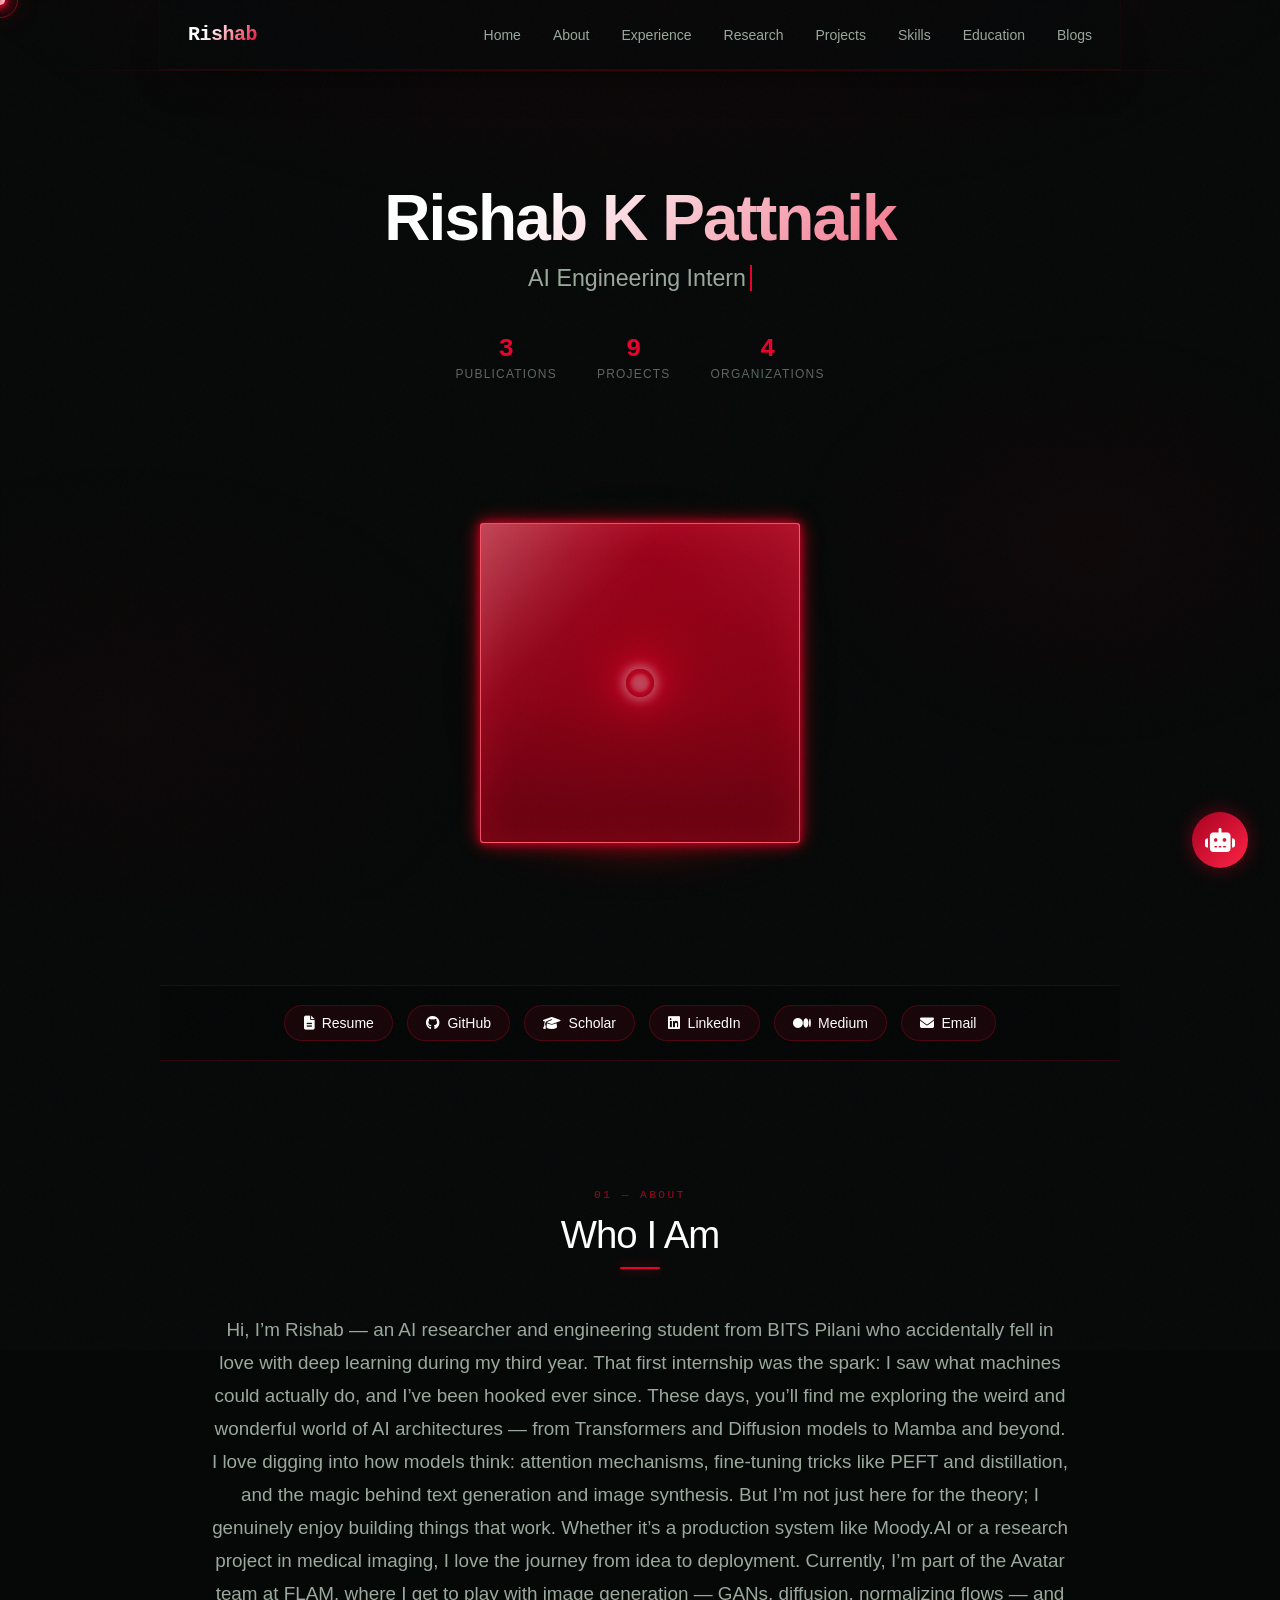
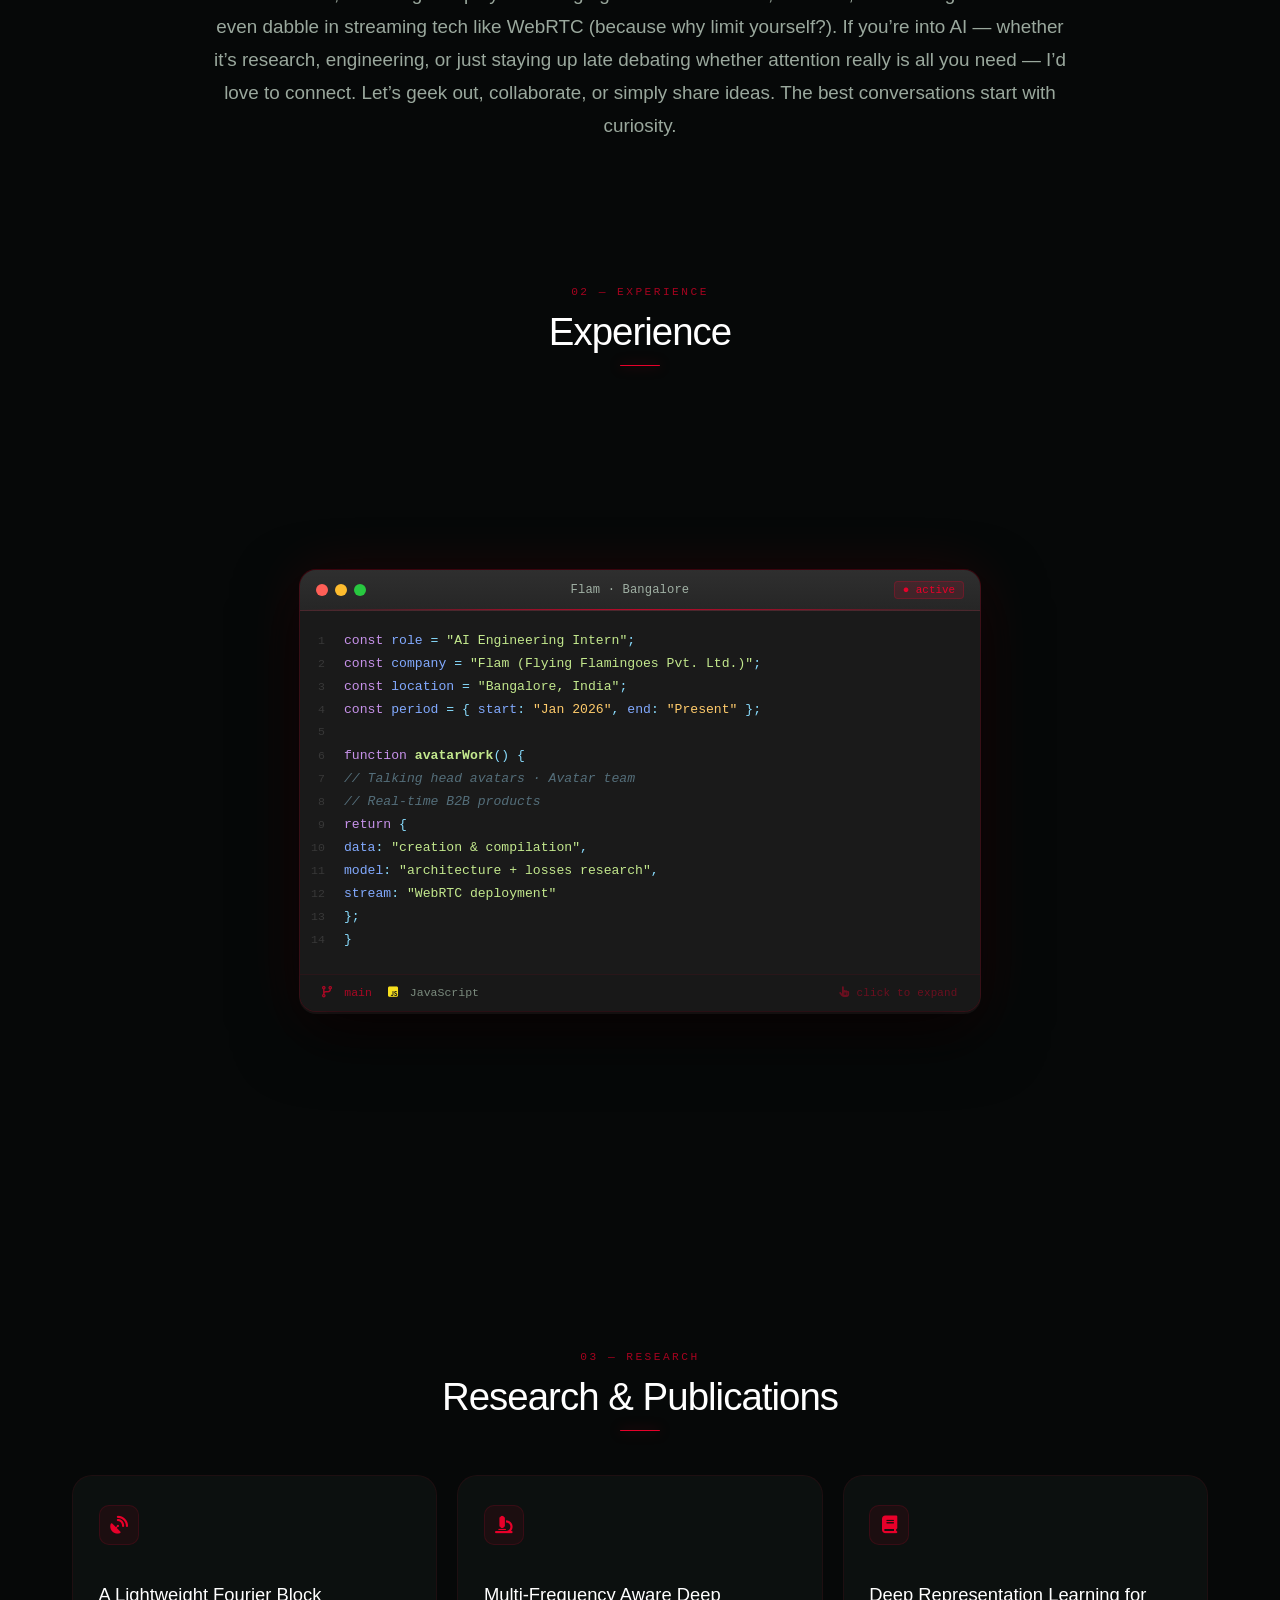
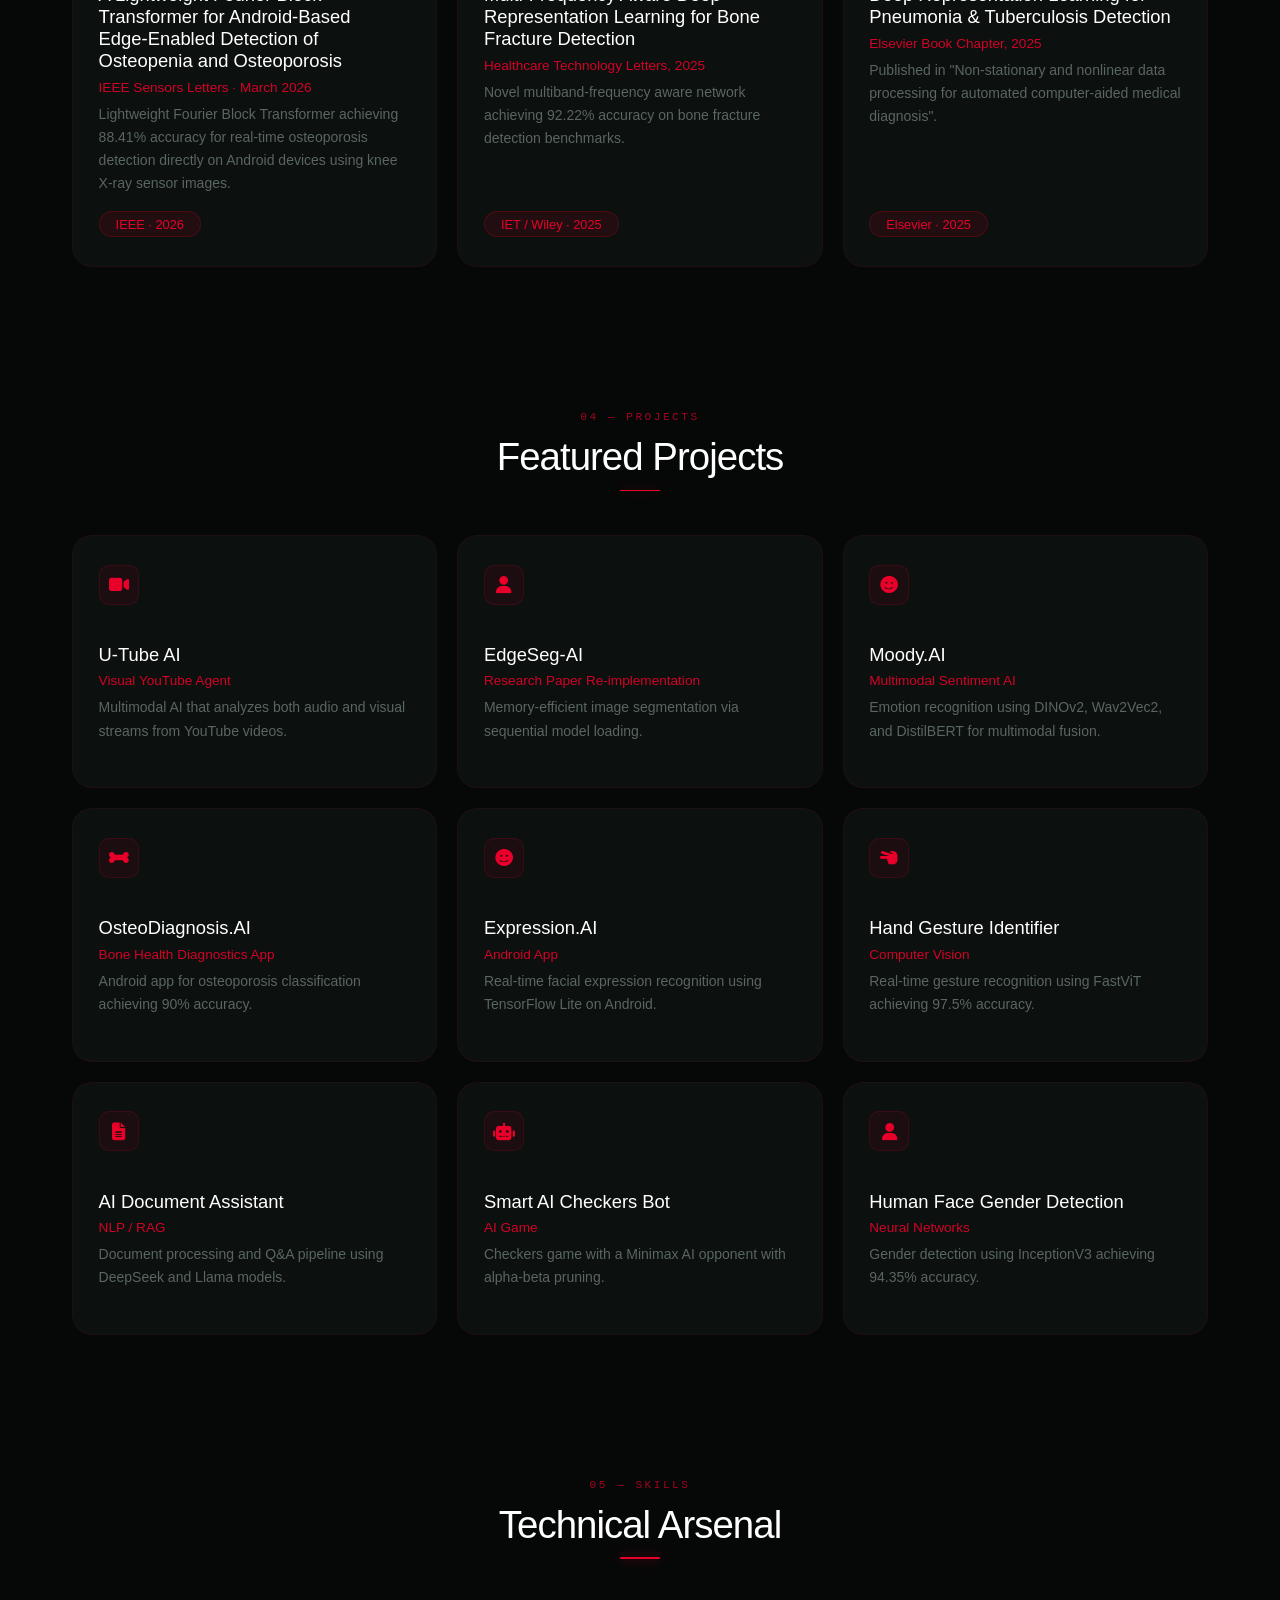
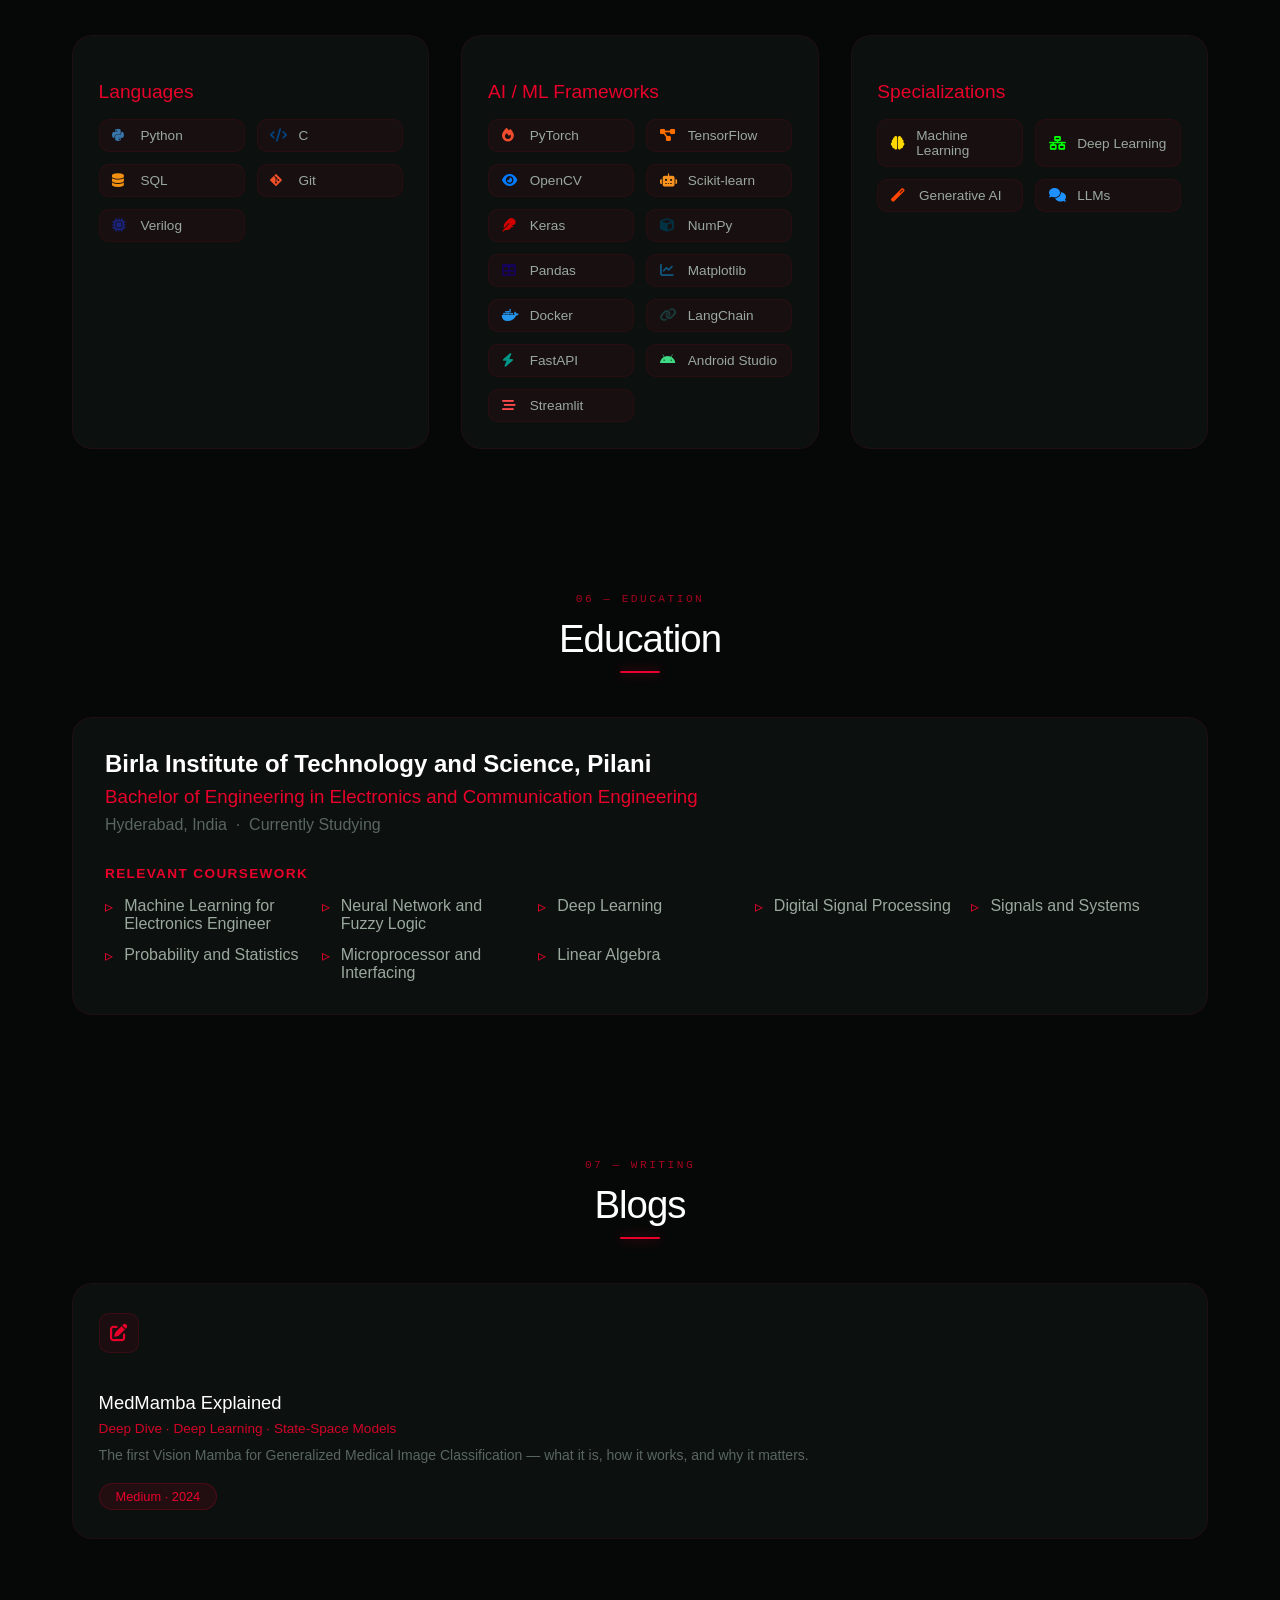
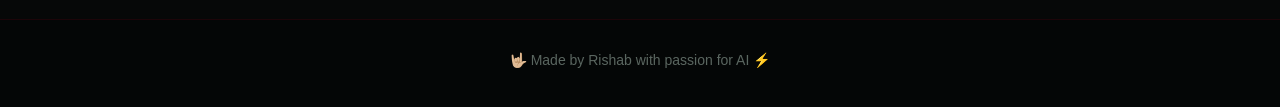
==== commit 3e291644: "Update resume link in social buttons" ====
--- a/index.html
+++ b/index.html
@@ -106,7 +106,7 @@
       <!-- SOCIAL LINKS -->
       <div class="hero-bottom">
         <div class="social-buttons">
-          <a href="https://drive.google.com/file/d/1CZSpDN5B15ZE_a1JrO69kmu7eW3K6VRx/view?usp=sharing" target="_blank" class="social-btn"><i class="fas fa-file-alt"></i> Resume</a>
+          <a href="https://drive.google.com/file/d/1sES1LkygW-1xkXr2EneSjquyPbQdiY6V/view?usp=sharing" target="_blank" class="social-btn"><i class="fas fa-file-alt"></i> Resume</a>
           <a href="https://github.com/Rishab27279" target="_blank" class="social-btn"><i class="fab fa-github"></i> GitHub</a>
           <a href="https://scholar.google.com/citations?hl=en&user=zaAs0t0AAAAJ" target="_blank" class="social-btn"><i class="fas fa-graduation-cap"></i> Scholar</a>
           <a href="https://www.linkedin.com/in/rishab-k-pattnaik-6a9939249/" target="_blank" class="social-btn"><i class="fab fa-linkedin"></i> LinkedIn</a>
--- a/styles.css
+++ b/styles.css
@@ -1,1269 +1,973 @@
+/* ═══════════════════════════════════════════
+   RESET & VARIABLES
+═══════════════════════════════════════════ */
+*, *::before, *::after { margin: 0; padding: 0; box-sizing: border-box; }
+
 :root {
-    --netflix-red: #e50914;
-    --netflix-black: #141414;
-    --netflix-dark: #181818;
-    --netflix-gray: #333333;
-    --netflix-light-gray: #b3b3b3;
-    --netflix-white: #ffffff;
-    --ai-blue: #00d4ff;
-    --ai-purple: #8b5cf6;
-    --gradient-netflix: linear-gradient(135deg, var(--netflix-red), var(--ai-blue));
-    --gradient-ai: linear-gradient(135deg, var(--ai-purple), var(--ai-blue));
-    --gradient-dark: linear-gradient(135deg, var(--netflix-dark), var(--netflix-black));
-    --shadow-netflix: 0 8px 32px rgba(229, 9, 20, 0.3);
-    --shadow-ai: 0 8px 32px rgba(0, 212, 255, 0.3);
-    --shadow-heavy: 0 20px 60px rgba(0, 0, 0, 0.4);
-    --transition: all 0.4s cubic-bezier(0.25, 0.46, 0.45, 0.94);
-    --border-radius: 12px;
-    
-    /* ChatBot specific variables */
-    --chatbot-primary: #00d4ff;
-    --chatbot-secondary: #8b5cf6;
-    --chatbot-background: rgba(20, 20, 20, 0.95);
-    --chatbot-shadow: 0 10px 40px rgba(0, 212, 255, 0.2);
-}
-
-* {
-    margin: 0;
-    padding: 0;
-    box-sizing: border-box;
+  --bg:          #060808;
+  --bg2:         #0a0d0b;
+  --bg3:         #0d1210;
+  --g1:          #E8002A;
+  --g2:          #A80020;
+  --g3:          #FF2244;
+  --t1:          #ffffff;
+  --t2:          #9aa89d;
+  --t3:          #5a6660;
+  --card:        #0c100f;
+  --cb:          rgba(232,0,42,0.15);
+  --glass:       rgba(255,255,255,0.025);
+  --mono:        'Space Mono', monospace;
+  --sans:        'DM Sans', sans-serif;
+  --ease:        cubic-bezier(0.23, 1, 0.32, 1);
+  --ease-spring: cubic-bezier(0.34, 1.56, 0.64, 1);
+  --cube-size:   320px;
+  --small-size:  102px;
+}
+
+html {
+  scroll-behavior: smooth;
+  scroll-padding-top: 80px;
 }
 
 body {
-    font-family: 'Inter', -apple-system, BlinkMacSystemFont, sans-serif;
-    background: var(--netflix-black);
-    color: var(--netflix-white);
-    line-height: 1.6;
-    overflow-x: hidden;
-}
-
-/* Enhanced Netflix Header */
-.netflix-header {
-    position: fixed;
-    top: 0;
-    width: 100%;
-    background: linear-gradient(180deg, rgba(20, 20, 20, 0.95) 0%, transparent 100%);
-    backdrop-filter: blur(20px);
-    z-index: 1000;
-    padding: 1rem 4%;
-    transition: var(--transition);
-    border-bottom: 1px solid rgba(255, 255, 255, 0.1);
-}
-
-.netflix-header.scrolled {
-    background: rgba(20, 20, 20, 0.98);
-    box-shadow: var(--shadow-heavy);
-}
-
-.nav-container {
-    display: flex;
-    justify-content: space-between;
-    align-items: center;
-    max-width: 1400px;
-    margin: 0 auto;
+  background: var(--bg);
+  color: var(--t1);
+  font-family: var(--sans);
+  min-height: 100vh;
+  overflow-x: hidden;
+  cursor: none;
+}
+
+/* ═══════════════════════════════════════════
+   GRAIN OVERLAY
+═══════════════════════════════════════════ */
+.grain {
+  position: fixed;
+  inset: -50%;
+  width: 200%; height: 200%;
+  z-index: 9000;
+  pointer-events: none;
+  opacity: 0.028;
+  background-image: url("data:image/svg+xml,%3Csvg viewBox='0 0 512 512' xmlns='http://www.w3.org/2000/svg'%3E%3Cfilter id='n'%3E%3CfeTurbulence type='fractalNoise' baseFrequency='0.75' numOctaves='4' stitchTiles='stitch'/%3E%3C/filter%3E%3Crect width='100%25' height='100%25' filter='url(%23n)'/%3E%3C/svg%3E");
+  background-size: 200px 200px;
+  animation: grainAnim 0.8s steps(1) infinite;
+}
+
+@keyframes grainAnim {
+  0%   { transform: translate(0,     0   ); }
+  10%  { transform: translate(-3%,  -4%  ); }
+  20%  { transform: translate(-5%,   3%  ); }
+  30%  { transform: translate( 3%,  -2%  ); }
+  40%  { transform: translate(-1%,   5%  ); }
+  50%  { transform: translate( 4%,   1%  ); }
+  60%  { transform: translate( 2%,  -4%  ); }
+  70%  { transform: translate(-4%,   2%  ); }
+  80%  { transform: translate( 5%,  -1%  ); }
+  90%  { transform: translate(-2%,   4%  ); }
+  100% { transform: translate(0,     0   ); }
+}
+
+/* ═══════════════════════════════════════════
+   CUSTOM CURSOR
+═══════════════════════════════════════════ */
+#cursor-dot {
+  position: fixed;
+  top: 0; left: 0;
+  width: 10px; height: 10px;
+  border-radius: 50%;
+  background: #fff;
+  box-shadow:
+    0 0 0   3px rgba(232,0,42,0.35),
+    0 0 12px 5px rgba(232,0,42,0.55),
+    0 0 28px 8px rgba(232,0,42,0.28);
+  pointer-events: none;
+  z-index: 9998;
+  transform: translate(-50%,-50%);
+  transition:
+    width .18s var(--ease),
+    height .18s var(--ease),
+    background .18s,
+    box-shadow .18s,
+    opacity .18s;
+  will-change: transform;
+}
+
+#cursor-ring {
+  position: fixed;
+  top: 0; left: 0;
+  width: 36px; height: 36px;
+  border-radius: 50%;
+  border: 1.5px solid rgba(232,0,42,0.55);
+  pointer-events: none;
+  z-index: 9997;
+  transform: translate(-50%,-50%);
+  transition:
+    width .35s var(--ease),
+    height .35s var(--ease),
+    border-color .25s,
+    opacity .25s;
+  will-change: transform;
+}
+
+body.cursor-hover #cursor-dot {
+  width: 14px; height: 14px;
+  background: var(--g1);
+  box-shadow: 0 0 0 4px rgba(232,0,42,0.25), 0 0 20px 8px rgba(232,0,42,0.5);
+}
+body.cursor-hover #cursor-ring {
+  width: 52px; height: 52px;
+  border-color: rgba(232,0,42,0.8);
+}
+body.cursor-click #cursor-dot {
+  width: 8px; height: 8px;
+  background: #fff;
+}
+body.cursor-click #cursor-ring {
+  width: 24px; height: 24px;
+  border-color: #fff;
+}
+
+/* ═══════════════════════════════════════════
+   SCROLL PROGRESS BAR
+═══════════════════════════════════════════ */
+#scroll-progress {
+  position: fixed;
+  top: 0; left: 0;
+  height: 2px;
+  width: 0%;
+  z-index: 9999;
+  background: linear-gradient(90deg, var(--g2), var(--g1), var(--g3));
+  box-shadow: 0 0 10px rgba(232,0,42,0.7), 0 0 20px rgba(232,0,42,0.4);
+  transition: width 0.08s linear;
+  border-radius: 0 2px 2px 0;
+  pointer-events: none;
+}
+#scroll-progress::after {
+  content: '';
+  position: absolute;
+  right: 0; top: 50%;
+  transform: translateY(-50%);
+  width: 6px; height: 6px;
+  border-radius: 50%;
+  background: #fff;
+  box-shadow: 0 0 8px 3px rgba(232,0,42,0.9);
+}
+
+/* ═══════════════════════════════════════════
+   AMBIENT BACKGROUND
+═══════════════════════════════════════════ */
+body::before {
+  content: '';
+  position: fixed; inset: 0; z-index: 0;
+  background:
+    radial-gradient(ellipse 80% 50% at 50% -10%, rgba(232,0,42,0.07) 0%, transparent 70%),
+    radial-gradient(ellipse 40% 40% at 85% 60%, rgba(232,0,42,0.04) 0%, transparent 60%),
+    radial-gradient(ellipse 50% 50% at 10% 80%, rgba(232,0,42,0.03) 0%, transparent 60%);
+  pointer-events: none;
+}
+body::after {
+  content: '';
+  position: fixed; inset: 0; z-index: 0;
+  background-image:
+    linear-gradient(rgba(232,0,42,0.018) 1px, transparent 1px),
+    linear-gradient(90deg, rgba(232,0,42,0.018) 1px, transparent 1px);
+  background-size: 60px 60px;
+  mask-image: radial-gradient(ellipse 80% 80% at 50% 50%, black 0%, transparent 100%);
+  pointer-events: none;
+}
+
+/* ═══════════════════════════════════════════
+   LOADER
+═══════════════════════════════════════════ */
+#page-loader {
+  position: fixed; inset: 0; z-index: 9990;
+  background: var(--bg);
+  display: flex; align-items: center; justify-content: center;
+  pointer-events: none;
+}
+#page-loader.fade-out {
+  animation: loaderFadeOut 0.7s cubic-bezier(0.4,0,0.2,1) forwards;
+}
+@keyframes loaderFadeOut {
+  0%   { opacity: 1; transform: scale(1); }
+  60%  { opacity: 0.9; transform: scale(1.04); }
+  100% { opacity: 0; transform: scale(1.12); }
+}
+
+#hi-svg { width: 260px; height: 180px; overflow: visible; }
+.hi-stroke {
+  fill: none; stroke: #ffffff;
+  stroke-width: 7; stroke-linecap: round; stroke-linejoin: round;
+}
+#h-stem {
+  stroke-dasharray: 1; stroke-dashoffset: 1;
+  animation: drawStroke 0.38s cubic-bezier(0.4,0,0.2,1) 0.15s forwards;
+}
+#h-arch {
+  stroke-dasharray: 1; stroke-dashoffset: 1;
+  animation: drawStroke 0.48s cubic-bezier(0.4,0,0.2,1) 0.48s forwards;
+}
+#i-stem {
+  stroke-dasharray: 1; stroke-dashoffset: 1;
+  animation: drawStroke 0.28s cubic-bezier(0.4,0,0.2,1) 0.96s forwards;
+}
+#i-dot {
+  r: 0; opacity: 0;
+  animation: dotPop 0.22s cubic-bezier(0.34,1.56,0.64,1) 1.22s forwards;
+}
+@keyframes drawStroke { to { stroke-dashoffset: 0; } }
+@keyframes dotPop {
+  0%   { r: 0;   opacity: 0; }
+  60%  { r: 8;   opacity: 1; }
+  100% { r: 6.5; opacity: 1; }
+}
+
+#site-content {
+  opacity: 0;
+  animation: contentReveal 0.6s ease 1.95s forwards;
+}
+@keyframes contentReveal { to { opacity: 1; } }
+
+/* ═══════════════════════════════════════════
+   NAVBAR
+═══════════════════════════════════════════ */
+nav {
+  position: fixed; top: 0; left: 0; right: 0;
+  z-index: 500;
+  display: flex; align-items: center; justify-content: space-between;
+  max-width: 960px; margin: 0 auto;
+  padding: 0 1.75rem; height: 70px;
+  background: rgba(6,8,8,0.75);
+  border-bottom: 1px solid rgba(232,0,42,0.12);
+  backdrop-filter: blur(24px) saturate(180%);
+  -webkit-backdrop-filter: blur(24px) saturate(180%);
+  box-shadow: 0 0 0 1px rgba(232,0,42,0.04), 0 20px 40px -20px rgba(0,0,0,0.8);
+  transition: background 0.3s, border-color 0.3s;
+}
+nav.scrolled {
+  background: rgba(6,8,8,0.93);
+  border-color: rgba(232,0,42,0.22);
 }
 
 .logo {
-    font-family: 'Netflix Sans', sans-serif;
-    font-size: 2rem;
-    font-weight: 800;
-    background: var(--gradient-netflix);
-    -webkit-background-clip: text;
-    -webkit-text-fill-color: transparent;
-    background-clip: text;
-    text-decoration: none;
-    letter-spacing: -1px;
-}
-
-.nav-menu {
-    display: flex;
-    list-style: none;
-    gap: 2.5rem;
-}
-
-.nav-menu a {
-    color: var(--netflix-white);
-    text-decoration: none;
-    font-weight: 500;
-    font-size: 0.95rem;
-    transition: var(--transition);
-    position: relative;
-    padding: 0.5rem 0;
-}
-
-.nav-menu a::before {
-    content: '';
-    position: absolute;
-    bottom: 0;
-    left: 0;
-    width: 0;
-    height: 2px;
-    background: var(--gradient-netflix);
-    transition: var(--transition);
-}
-
-.nav-menu a:hover::before,
-.nav-menu a.active::before {
-    width: 100%;
-}
-
-.nav-menu a:hover {
-    color: var(--netflix-red);
-}
-
-.nav-actions {
-    display: flex;
-    align-items: center;
-    gap: 1rem;
-}
-
-.theme-toggle {
-    background: rgba(255, 255, 255, 0.1);
-    border: 1px solid rgba(255, 255, 255, 0.2);
-    border-radius: 25px;
-    padding: 0.75rem 1.5rem;
-    color: var(--netflix-white);
-    cursor: pointer;
-    transition: var(--transition);
-    display: flex;
-    align-items: center;
-    gap: 0.5rem;
-}
-
-.theme-toggle:hover {
-    background: rgba(255, 255, 255, 0.2);
-    transform: scale(1.05);
-}
-
-/* Enhanced Hero Section */
-.hero-section {
-    height: 100vh;
-    display: flex;
-    align-items: center;
-    justify-content: center;
-    position: relative;
-    background: 
-        radial-gradient(circle at 20% 80%, rgba(229, 9, 20, 0.15) 0%, transparent 50%),
-        radial-gradient(circle at 80% 20%, rgba(0, 212, 255, 0.15) 0%, transparent 50%),
-        var(--netflix-black);
-    overflow: hidden;
-}
-
-.hero-particles {
-    position: absolute;
-    top: 0;
-    left: 0;
-    width: 100%;
-    height: 100%;
-    overflow: hidden;
-}
-
-.particle {
-    position: absolute;
-    background: var(--netflix-red);
-    border-radius: 50%;
-    opacity: 0.1;
-    animation: float 8s ease-in-out infinite;
-}
-
-.particle:nth-child(1) {
-    width: 4px;
-    height: 4px;
-    top: 20%;
-    left: 10%;
-    animation-delay: 0s;
-}
-
-.particle:nth-child(2) {
-    width: 6px;
-    height: 6px;
-    top: 60%;
-    right: 15%;
-    animation-delay: 2s;
-    background: var(--ai-blue);
-}
-
-.particle:nth-child(3) {
-    width: 3px;
-    height: 3px;
-    bottom: 30%;
-    left: 70%;
-    animation-delay: 4s;
-    background: var(--ai-purple);
-}
-
-@keyframes float {
-    0%, 100% { 
-        transform: translateY(0px) translateX(0px) rotate(0deg); 
-        opacity: 0.1;
-    }
-    25% { 
-        transform: translateY(-20px) translateX(10px) rotate(90deg); 
-        opacity: 0.3;
-    }
-    50% { 
-        transform: translateY(-40px) translateX(-10px) rotate(180deg); 
-        opacity: 0.1;
-    }
-    75% { 
-        transform: translateY(-20px) translateX(15px) rotate(270deg); 
-        opacity: 0.2;
-    }
-}
-
-.hero-content {
-    display: flex;
-    align-items: center;
-    justify-content: center;
-    gap: 4rem;
-    max-width: 1200px;
-    padding: 0 2rem;
-    z-index: 2;
-}
-
-/* Left side container for photo and badge */
-.hero-left {
-    display: flex;
-    flex-direction: column;
-    align-items: center;
-    flex-shrink: 0;
-}
-
-/* Right side container for title and subtitle */
-.hero-right {
-    flex: 1;
-    text-align: left;
-}
-
-/* Adjust profile photo for horizontal layout */
-.profile-photo {
-    width: 250px;
-    height: 250px;
-    border-radius: 50%;
-    margin: 0 0 1.5rem 0;
-    border: 4px solid var(--netflix-red);
-    overflow: hidden;
-    position: relative;
-    box-shadow: var(--shadow-netflix);
-    animation: fadeInUp 1s ease-out;
-    display: flex;
-    align-items: center;
-    justify-content: center;
-}
-
-.profile-photo img {
-    width: 100%;
-    height: 100%;
-    object-fit: cover;
-}
-
-/* Adjust hero badge positioning */
-.hero-badge {
-    display: inline-flex;
-    align-items: center;
-    gap: 0.5rem;
-    background: rgba(255, 255, 255, 0.1);
-    backdrop-filter: blur(10px);
-    padding: 0.75rem 1.5rem;
-    border-radius: 25px;
-    margin: 0;
-    border: 1px solid rgba(255, 255, 255, 0.2);
-    animation: fadeInUp 1s ease-out;
-}
-
-/* Adjust title alignment */
+  font-family: var(--mono);
+  font-size: 1.25rem; font-weight: 700;
+  background: linear-gradient(130deg, #fff 30%, var(--g1));
+  -webkit-background-clip: text;
+  -webkit-text-fill-color: transparent;
+  letter-spacing: -0.5px;
+}
+
+.nav-links { display: flex; gap: 2rem; list-style: none; }
+.nav-links a {
+  color: var(--t2); text-decoration: none;
+  font-size: .875rem; font-weight: 400;
+  transition: color .2s; position: relative;
+}
+.nav-links a::after {
+  content: ''; position: absolute; bottom: -4px; left: 50%;
+  width: 0; height: 1.5px;
+  background: var(--g1);
+  transform: translateX(-50%);
+  transition: width 0.22s var(--ease);
+  box-shadow: 0 0 8px var(--g1);
+}
+.nav-links a:hover { color: var(--t1); }
+.nav-links a:hover::after { width: 80%; }
+
+/* ═══════════════════════════════════════════
+   HERO
+═══════════════════════════════════════════ */
+.hero {
+  min-height: 100vh;
+  display: flex; flex-direction: column;
+  align-items: center; justify-content: space-between;
+  padding: 6rem 2rem 2rem;
+  position: relative; margin-top: 70px;
+}
+.hero::before {
+  content: ''; position: absolute; top: 0; left: 0; right: 0; height: 1px;
+  background: linear-gradient(90deg, transparent, var(--g1), transparent);
+  animation: scanBeam 10s ease-in-out infinite;
+  opacity: 0.3; z-index: 2;
+}
+@keyframes scanBeam {
+  0%,100% { top: 0;   opacity: 0.1; }
+  30%     { opacity: 0.4; }
+  70%     { opacity: 0.4; }
+  90%     { top: 92%; opacity: 0.2; }
+}
+
+.hero-top { text-align: center; width: 100%; margin-top: 1rem; margin-bottom: 1rem; }
+
 .hero-title {
-    font-size: clamp(2.5rem, 6vw, 5rem);
-    font-weight: 800;
-    margin-bottom: 1.5rem;
-    background: var(--gradient-netflix);
-    -webkit-background-clip: text;
-    -webkit-text-fill-color: transparent;
-    background-clip: text;
-    line-height: 1.1;
-    animation: fadeInUp 1s ease-out 0.2s both;
-    text-align: left;
-}
-
-/* Adjust subtitle alignment */
+  font-size: clamp(2.6rem, 6vw, 4rem);
+  font-weight: 600;
+  background: linear-gradient(135deg, #fff 40%, var(--g1));
+  -webkit-background-clip: text;
+  -webkit-text-fill-color: transparent;
+  margin-bottom: 0.6rem;
+  line-height: 1.15;
+  letter-spacing: -0.03em;
+}
 .hero-subtitle {
-    font-size: clamp(1rem, 2.5vw, 1.8rem);
-    font-weight: 300;
-    color: var(--netflix-light-gray);
-    margin-bottom: 2rem;
-    animation: fadeInUp 1s ease-out 0.4s both;
-    position: relative;
-    overflow: hidden;
-    text-align: left;
-}
-
-/* Responsive adjustments */
-@media (max-width: 992px) {
-    .hero-content {
-        flex-direction: column;
-        text-align: center;
-        gap: 2rem;
-    }
-    
-    .hero-right {
-        text-align: center;
-    }
-    
-    .hero-title {
-        text-align: center;
-    }
-    
-    .hero-subtitle {
-        text-align: center;
-    }
-}
-
-@media (max-width: 768px) {
-    .profile-photo {
-        width: 200px;
-        height: 200px;
-    }
-    
-    .hero-content {
-        gap: 1.5rem;
-    }
-}
-
+  font-size: 1.45rem; color: var(--t2);
+  min-height: 3rem; font-weight: 300;
+}
 .typing-text {
-    display: inline-block;
-    border-right: 3px solid var(--ai-blue);
-    white-space: nowrap;
-    overflow: hidden;
-    animation: 
-        typing 3s steps(40, end) 2s 1 normal both,
-        blink-cursor 800ms steps(40, end) infinite;
-}
-
-@keyframes typing {
-    from {
-        width: 0;
-    }
-    to {
-        width: 100%;
-    }
-}
-
-@keyframes blink-cursor {
-    from, to {
-        border-color: transparent;
-    }
-    50% {
-        border-color: var(--ai-blue);
-    }
-}
-
+  border-right: 2px solid var(--g1);
+  padding-right: 4px;
+  animation: blink 0.7s step-end infinite;
+}
+@keyframes blink {
+  from, to { border-color: transparent; }
+  50%       { border-color: var(--g1); }
+}
+
+/* stats strip */
+.hero-stats {
+  display: flex; gap: 2.5rem;
+  justify-content: center; margin-top: 1.5rem;
+  flex-wrap: wrap;
+}
+.stat-item { text-align: center; }
+.stat-num {
+  font-family: var(--mono); font-size: 1.6rem; font-weight: 700;
+  color: var(--g1); display: block; line-height: 1;
+}
+.stat-label {
+  font-size: 0.75rem; color: var(--t3);
+  text-transform: uppercase; letter-spacing: 0.1em;
+  margin-top: 4px; display: block;
+}
+
+/* ── HERO MIDDLE ── */
+.hero-middle {
+  display: flex; justify-content: center; align-items: center;
+  flex: 1; width: 100%; perspective: 1200px;
+  margin: 3.5rem 0; position: relative;
+  padding: 60px 0; overflow: visible; min-height: 460px;
+}
+.hero-middle::after {
+  content: ''; position: absolute; bottom: 10%;
+  width: 280px; height: 60px; border-radius: 50%;
+  background: radial-gradient(ellipse, rgba(220,0,35,0.35) 0%, rgba(180,0,25,0.12) 50%, transparent 80%);
+  filter: blur(18px); pointer-events: none;
+  animation: floorPulse 4s ease-in-out infinite alternate;
+  z-index: 0;
+}
+@keyframes floorPulse {
+  0%   { opacity: 0.6; transform: scaleX(0.9); }
+  100% { opacity: 1.0; transform: scaleX(1.1); }
+}
+
+/* ═══════════════════════════════════════════
+   CUBE
+═══════════════════════════════════════════ */
+.scene {
+  width: var(--cube-size); height: var(--cube-size);
+  position: relative; transform-style: preserve-3d;
+  cursor: none; z-index: 1; isolation: isolate;
+}
+.pivot {
+  width: 100%; height: 100%; position: absolute;
+  transform-style: preserve-3d;
+  animation: rotateYOnly 14s linear infinite;
+}
+@keyframes rotateYOnly {
+  from { transform: rotateX(-20deg) rotateY(0deg); }
+  to   { transform: rotateX(-20deg) rotateY(360deg); }
+}
+
+.atom {
+  position: absolute; top: 50%; left: 50%;
+  width: 0; height: 0; transform-style: preserve-3d;
+  animation: atomCounterSpin 14s linear infinite;
+}
+@keyframes atomCounterSpin {
+  from { transform: rotateX(18deg) rotateY(0deg); }
+  to   { transform: rotateX(18deg) rotateY(-360deg); }
+}
+
+.nucleus {
+  position: absolute; width: 28px; height: 28px;
+  top: -14px; left: -14px; border-radius: 50%;
+  transform-style: preserve-3d;
+  background: radial-gradient(circle, #fff 0%, #ffb0b8 18%, #ff1a3a 45%, #aa0020 75%, transparent 100%);
+  box-shadow:
+    0 0 8px  4px #fff,
+    0 0 20px 8px #ff1a3a,
+    0 0 45px 18px rgba(220,0,38,0.80),
+    0 0 90px 35px rgba(180,0,28,0.45),
+    0 0 150px 55px rgba(140,0,20,0.20);
+  animation: nucleusPulse 2.4s ease-in-out infinite alternate;
+  z-index: 10;
+}
+.nucleus-inner {
+  position: absolute; inset: 4px; border-radius: 50%;
+  background: radial-gradient(circle, #fff 0%, #ffd0d8 40%, transparent 80%);
+  animation: nucleusPulse 2.4s ease-in-out infinite alternate-reverse;
+}
+@keyframes nucleusPulse {
+  0%   { transform: scale(0.88); opacity: 0.85; }
+  100% { transform: scale(1.15); opacity: 1.00; }
+}
+
+.orbit {
+  position: absolute; top: -75px; left: -75px;
+  width: 150px; height: 150px; border-radius: 50%;
+  border: 1.2px solid rgba(255,60,80,0.45);
+  transform-style: preserve-3d;
+  box-shadow: 0 0 6px rgba(255,40,60,0.40), inset 0 0 6px rgba(255,40,60,0.15);
+}
+.orbit-1 { transform: rotateX(90deg); animation: spinOrbit1 2.8s linear infinite; }
+.orbit-2 { transform: rotateX(90deg) rotateY(60deg); animation: spinOrbit2 3.6s linear infinite; }
+.orbit-3 { transform: rotateX(90deg) rotateY(-60deg); animation: spinOrbit3 4.4s linear infinite reverse; }
+@keyframes spinOrbit1 { from { transform: rotateX(90deg) rotateZ(0deg); }   to { transform: rotateX(90deg) rotateZ(360deg); } }
+@keyframes spinOrbit2 { from { transform: rotateX(90deg) rotateY(60deg)  rotateZ(0deg); } to { transform: rotateX(90deg) rotateY(60deg)  rotateZ(360deg); } }
+@keyframes spinOrbit3 { from { transform: rotateX(90deg) rotateY(-60deg) rotateZ(0deg); } to { transform: rotateX(90deg) rotateY(-60deg) rotateZ(360deg); } }
+
+.electron {
+  position: absolute; width: 7px; height: 7px;
+  border-radius: 50%; top: -3.5px; left: 50%; margin-left: -3.5px;
+  background: radial-gradient(circle, #fff 0%, #ffaaaa 30%, #ff1a3a 70%);
+  box-shadow: 0 0 4px 2px #fff, 0 0 10px 4px #ff2040, 0 0 20px 8px rgba(220,0,38,0.75);
+}
+.e2 { width: 6px; height: 6px; top: -3px; margin-left: -3px; }
+.e3 { width: 8px; height: 8px; top: -4px; margin-left: -4px; }
+.electron::after {
+  content: ''; position: absolute;
+  width: 30px; height: 7px; border-radius: 50%;
+  top: 0; right: 6px;
+  background: linear-gradient(90deg, transparent 0%, rgba(255,40,60,0.35) 60%, rgba(255,80,100,0.15) 100%);
+  filter: blur(2px); transform: translateY(-50%) scaleY(0.5);
+}
+
+.single-cube {
+  position: absolute; width: 100%; height: 100%;
+  transform-style: preserve-3d;
+  transition: opacity 0.3s var(--ease);
+}
+.single-cube .face {
+  width: var(--cube-size); height: var(--cube-size);
+  position: absolute; border-radius: 3px;
+  border: 1.5px solid rgba(255,80,100,0.75);
+  background: rgba(180,0,28,0.52);
+}
+.single-cube .front  { transform: rotateY(0deg)   translateZ(160px); background: linear-gradient(125deg, rgba(255,200,200,0.18) 0%, rgba(255,100,120,0.08) 20%, transparent 40%), linear-gradient(180deg, rgba(200,0,32,0.60) 0%, rgba(160,0,24,0.72) 55%, rgba(110,0,16,0.80) 100%); box-shadow: inset 0 0 40px rgba(255,40,60,0.18), 0 0 22px rgba(220,0,38,0.45); }
+.single-cube .back   { transform: rotateY(180deg)  translateZ(160px); background: linear-gradient(180deg, rgba(120,0,18,0.70) 0%, rgba(80,0,12,0.80) 100%); }
+.single-cube .right  { transform: rotateY(90deg)   translateZ(160px); background: linear-gradient(180deg, rgba(180,0,28,0.55) 0%, rgba(140,0,22,0.72) 100%); box-shadow: inset -2px 0 30px rgba(255,40,60,0.12); }
+.single-cube .left   { transform: rotateY(-90deg)  translateZ(160px); background: linear-gradient(180deg, rgba(150,0,22,0.60) 0%, rgba(100,0,15,0.75) 100%); }
+.single-cube .top    { transform: rotateX(90deg)   translateZ(160px); background: linear-gradient(110deg, rgba(255,240,240,0.32) 0%, rgba(255,160,170,0.22) 18%, rgba(255,80,100,0.10) 36%, transparent 55%), linear-gradient(290deg, rgba(255,180,190,0.12) 0%, transparent 40%), linear-gradient(180deg, rgba(220,0,36,0.50) 0%, rgba(180,0,28,0.65) 100%); box-shadow: inset 0 0 50px rgba(255,80,100,0.22); }
+.single-cube .bottom { transform: rotateX(-90deg)  translateZ(160px); background: linear-gradient(180deg, rgba(80,0,12,0.80) 0%, rgba(50,0,8,0.90) 100%); }
+.single-cube .face::before { content: ''; position: absolute; inset: 0; border-radius: 3px; background: linear-gradient(135deg, rgba(255,200,210,0.20) 0%, transparent 30%); pointer-events: none; }
+.single-cube .face::after  { content: ''; position: absolute; inset: -1px; border-radius: 4px; border: 1px solid rgba(255,120,140,0.35); box-shadow: 0 0 8px rgba(220,0,38,0.50), 0 0 20px rgba(220,0,38,0.22); pointer-events: none; }
+
+.pieces-container { position: absolute; width: 100%; height: 100%; transform-style: preserve-3d; }
+.small-cube {
+  position: absolute; width: var(--small-size); height: var(--small-size);
+  top: 109px; left: 109px; transform-style: preserve-3d; opacity: 0;
+  transform: translate3d(calc(var(--x)*var(--small-size)), calc(var(--y)*var(--small-size)), calc(var(--z)*var(--small-size))) scale(0.8);
+  transition: all 0.7s cubic-bezier(0.175,0.885,0.32,1.275);
+}
+.small-cube .face {
+  width: var(--small-size); height: var(--small-size);
+  position: absolute; border-radius: 2px;
+  background: linear-gradient(135deg, rgba(255,160,170,0.15) 0%, transparent 40%), linear-gradient(180deg, rgba(200,0,32,0.55) 0%, rgba(140,0,22,0.70) 100%);
+  border: 1.5px solid rgba(255,80,100,0.70);
+  box-shadow: inset 0 0 10px rgba(255,40,60,0.20), 0 0 8px rgba(220,0,38,0.35);
+}
+.small-cube .front  { transform: rotateY(0deg)   translateZ(51px); }
+.small-cube .back   { transform: rotateY(180deg)  translateZ(51px); }
+.small-cube .right  { transform: rotateY(90deg)   translateZ(51px); }
+.small-cube .left   { transform: rotateY(-90deg)  translateZ(51px); }
+.small-cube .top    { transform: rotateX(90deg)   translateZ(51px); }
+.small-cube .bottom { transform: rotateX(-90deg)  translateZ(51px); }
+
+.scene.split .single-cube { opacity: 0; pointer-events: none; }
+.scene.split .small-cube  { opacity: 1; transform: translate3d(calc(var(--x)*148px), calc(var(--y)*148px), calc(var(--z)*148px)) rotateX(10deg) rotateY(10deg) scale(1); }
+
+/* ── HERO BOTTOM ── */
+.hero-bottom {
+  width: 100%; max-width: 960px;
+  margin: 1rem auto 2rem;
+  border-top: 1px solid rgba(232,0,42,0.18);
+  border-bottom: 1px solid rgba(232,0,42,0.18);
+  padding: 1.2rem 0;
+  background: rgba(0,0,0,0.25);
+  backdrop-filter: blur(8px);
+}
 .social-buttons {
-    display: flex;
-    gap: 1.5rem;
-    justify-content: center;
-    flex-wrap: wrap;
-    animation: fadeInUp 1s ease-out 0.8s both;
-}
-
+  display: flex; flex-wrap: wrap;
+  justify-content: center; align-items: center; gap: 0.85rem;
+}
 .social-btn {
-    padding: 1rem 2rem;
-    background: rgba(255, 255, 255, 0.1);
-    border: 2px solid var(--netflix-red);
-    border-radius: 50px;
-    color: var(--netflix-white);
-    text-decoration: none;
-    transition: var(--transition);
-    display: flex;
-    align-items: center;
-    gap: 0.75rem;
-    backdrop-filter: blur(10px);
-    position: relative;
-    overflow: hidden;
-}
-
-.social-btn::before {
-    content: '';
-    position: absolute;
-    top: 0;
-    left: -100%;
-    width: 100%;
-    height: 100%;
-    background: var(--gradient-netflix);
-    transition: var(--transition);
-    z-index: -1;
-}
-
-.social-btn:hover::before {
-    left: 0;
-}
-
+  background: rgba(232,0,42,0.08);
+  border: 1px solid rgba(232,0,42,0.25);
+  border-radius: 40px; padding: 0.55rem 1.15rem;
+  color: var(--t1); text-decoration: none; font-size: 0.875rem;
+  display: inline-flex; align-items: center; gap: 0.45rem;
+  transition: background .2s, border-color .2s, transform .2s, box-shadow .2s;
+  cursor: none;
+}
 .social-btn:hover {
-    transform: translateY(-3px);
-    box-shadow: var(--shadow-netflix);
-    border-color: transparent;
-}
-
-/* Enhanced Section Styling */
+  background: rgba(232,0,42,0.18);
+  border-color: var(--g1);
+  transform: translateY(-3px);
+  box-shadow: 0 8px 24px -8px rgba(232,0,42,0.35), 0 0 0 1px rgba(232,0,42,0.15);
+}
+
+/* ═══════════════════════════════════════════
+   SECTIONS
+═══════════════════════════════════════════ */
 .section {
-    padding: 8rem 4% 6rem;
-    background: var(--gradient-dark);
-}
-
+  position: relative; z-index: 2;
+  max-width: 1200px; margin: 0 auto;
+  padding: 4rem 2rem 5rem;
+}
+.section-label {
+  text-align: center; font-family: var(--mono);
+  font-size: 0.7rem; color: var(--g1);
+  letter-spacing: 0.22em; text-transform: uppercase;
+  margin-bottom: 0.75rem; opacity: 0.7;
+}
 .section-title {
-    font-size: clamp(2.5rem, 5vw, 4rem);
-    font-weight: 700;
-    text-align: center;
-    margin-bottom: 4rem;
-    background: var(--gradient-ai);
-    -webkit-background-clip: text;
-    -webkit-text-fill-color: transparent;
-    background-clip: text;
-}
-
+  text-align: center; font-size: 2.4rem; font-weight: 300;
+  margin-bottom: 3.5rem; color: var(--t1);
+  letter-spacing: -0.025em;
+  position: relative; display: inline-block; width: 100%;
+}
+.section-title::after {
+  content: ''; position: absolute;
+  bottom: -12px; left: 50%; transform: translateX(-50%);
+  width: 40px; height: 1.5px;
+  background: var(--g1);
+  box-shadow: 0 0 12px rgba(232,0,42,0.6);
+  border-radius: 2px;
+}
+
+/* ═══════════════════════════════════════════
+   ABOUT
+═══════════════════════════════════════════ */
 .about-description {
-    max-width: 800px;
-    margin: 0 auto;
-    font-size: 1.2rem;
-    line-height: 1.8;
-    text-align: center;
-}
-
-.hover-blue {
-    color: var(--ai-blue);
-    transition: var(--transition);
-    cursor: pointer;
-}
-
-.hover-blue:hover {
-    color: var(--netflix-red);
-    text-shadow: 0 0 10px rgba(229, 9, 20, 0.5);
-}
-
-/* Enhanced Experience/Research/Project Sections with Images */
-.experience-container,
-.research-container,
-.project-container {
-    display: grid;
-    grid-template-columns: repeat(auto-fit, minmax(400px, 1fr));
-    gap: 2.5rem;
-    max-width: 1400px;
-    margin: 0 auto;
-}
-
-.experience-box,
-.research-box,
-.project-box {
-    background: var(--netflix-dark);
-    border-radius: var(--border-radius);
-    padding: 0;
-    border: 1px solid rgba(255, 255, 255, 0.1);
-    transition: var(--transition);
-    position: relative;
-    overflow: hidden;
-    backdrop-filter: blur(10px);
-    cursor: pointer;
-}
-
-/* Project Image Section */
-.project-image {
-    width: 100%;
-    height: 250px;
-    background: linear-gradient(135deg, rgba(229, 9, 20, 0.1), rgba(0, 212, 255, 0.1));
-    display: flex;
-    align-items: center;
-    justify-content: center;
-    position: relative;
-    overflow: hidden;
-}
-
-.project-image img {
-    max-width: 80%;
-    max-height: 80%;
-    object-fit: contain;
-    transition: var(--transition);
-    filter: drop-shadow(0 10px 20px rgba(0, 0, 0, 0.3));
-}
-
-/* Content Section */
-.project-content {
-    padding: 2.5rem;
-}
-
-.project-subtitle {
-    color: var(--netflix-red);
-    font-size: 0.9rem;
-    font-weight: 600;
-    text-transform: uppercase;
-    letter-spacing: 1px;
-    margin-bottom: 1rem;
-}
-
-/* Netflix-style overlay effect */
-.experience-box::before,
-.research-box::before,
-.project-box::before {
-    content: '';
-    position: absolute;
-    top: 0;
-    left: 0;
-    right: 0;
-    bottom: 0;
-    background: linear-gradient(45deg, 
-        rgba(229, 9, 20, 0.9), 
-        rgba(0, 212, 255, 0.9)
-    );
-    opacity: 0;
-    transition: var(--transition);
-    backdrop-filter: blur(5px);
-}
-
-/* Enhanced hover effects */
-.experience-box:hover,
-.research-box:hover,
-.project-box:hover {
-    transform: translateY(-15px) scale(1.02);
-    box-shadow: var(--shadow-heavy);
-    border-color: var(--netflix-red);
-}
-
-.experience-box:hover::before,
-.research-box:hover::before,
-.project-box:hover::before {
-    opacity: 0.95;
-}
-
-.experience-box:hover .project-image img,
-.research-box:hover .project-image img,
-.project-box:hover .project-image img {
-    transform: scale(1.1);
-}
-
-/* Content styling with enhanced hover visibility */
-.experience-box h3,
-.research-box h3,
-.project-box h3 {
-    font-size: 1.5rem;
-    margin-bottom: 1rem;
-    color: var(--netflix-white);
-    display: flex;
-    align-items: center;
-    gap: 0.75rem;
-    position: relative;
-    z-index: 2;
-    transition: var(--transition);
-}
-
-.experience-box h3 i,
-.research-box h3 i,
-.project-box h3 i {
-    color: var(--netflix-red);
-    font-size: 1.3rem;
-    transition: var(--transition);
-}
-
-.experience-box p,
-.research-box p,
-.project-box p {
-    color: var(--netflix-light-gray);
-    line-height: 1.7;
-    margin-bottom: 1.5rem;
-    position: relative;
-    z-index: 2;
-    transition: var(--transition);
-}
-
-/* Enhanced hover effects for content */
-.experience-box:hover h3,
-.research-box:hover h3,
-.project-box:hover h3 {
-    color: var(--netflix-white);
-    text-shadow: 2px 2px 8px rgba(0, 0, 0, 0.8);
-    transform: translateY(-5px);
-}
-
-.experience-box:hover h3 i,
-.research-box:hover h3 i,
-.project-box:hover h3 i {
-    color: var(--netflix-white);
-    transform: rotate(5deg) scale(1.1);
-}
-
-.experience-box:hover p,
-.research-box:hover p,
-.project-box:hover p {
-    color: var(--netflix-white);
-    text-shadow: 1px 1px 4px rgba(0, 0, 0, 0.8);
-    transform: translateY(-5px);
-}
-
-.experience-box:hover .project-subtitle,
-.research-box:hover .project-subtitle,
-.project-box:hover .project-subtitle {
-    color: var(--netflix-white);
-    text-shadow: 1px 1px 4px rgba(0, 0, 0, 0.8);
-    transform: translateY(-5px);
-}
-
-/* Skills Section */
-.skills-section {
-    background: var(--netflix-black);
-}
-
-.skills-container {
-    max-width: 1200px;
-    margin: 0 auto;
-}
-
-.skill-category {
-    margin-bottom: 4rem;
-}
-
-.skill-category h3 {
-    font-size: 2rem;
-    margin-bottom: 2rem;
-    text-align: center;
-    color: var(--netflix-red);
-}
-
-.skills-grid {
-    display: grid;
-    grid-template-columns: repeat(auto-fit, minmax(200px, 1fr));
-    gap: 1.5rem;
-}
-
+  font-size: 1.18em; line-height: 1.75;
+  color: var(--t2); max-width: 860px;
+  margin: 0 auto; text-align: center;
+}
+
+/* ═══════════════════════════════════════════
+   EXPERIENCE TERMINAL STACK
+═══════════════════════════════════════════ */
+.exp-scroll-driver { position: relative; z-index: 2; }
+.exp-sticky-stage  { position: sticky; top: 88px; display: flex; align-items: center; justify-content: center; overflow: hidden; }
+.exp-cards-stack   { position: relative; width: 680px; max-width: calc(100vw - 3rem); }
+
+.terminal-card {
+  position: absolute; top: 0; left: 0; right: 0; width: 100%;
+  background: #1a1a1a; border-radius: 16px; overflow: hidden; cursor: none;
+  will-change: transform, opacity;
+  box-shadow:
+    0 2px 0 1px rgba(255,255,255,0.05),
+    0 24px 64px rgba(0,0,0,0.75),
+    0 0 0 1px rgba(232,0,42,0.25),
+    0 0 60px rgba(232,0,42,0.12);
+  transition: box-shadow 0.3s;
+}
+.terminal-card:hover {
+  box-shadow:
+    0 2px 0 1px rgba(255,255,255,0.08),
+    0 28px 70px rgba(0,0,0,0.85),
+    0 0 0 1px rgba(232,0,42,0.50),
+    0 0 70px rgba(232,0,42,0.20);
+}
+
+.terminal-titlebar {
+  background: linear-gradient(180deg, #2f2f2f 0%, #262626 100%);
+  padding: 11px 16px; display: flex; align-items: center;
+  border-bottom: 1px solid rgba(232,0,42,0.15);
+  position: relative; user-select: none;
+}
+.terminal-titlebar::after {
+  content: ''; position: absolute; bottom: 0; left: 0; right: 0; height: 1px;
+  background: linear-gradient(90deg, transparent 0%, rgba(232,0,42,0.55) 30%, rgba(232,0,42,0.75) 50%, rgba(232,0,42,0.55) 70%, transparent 100%);
+}
+
+.terminal-dots { display: flex; gap: 7px; align-items: center; flex-shrink: 0; }
+.dot { width: 12px; height: 12px; border-radius: 50%; display: block; }
+.dot-red    { background: #ff5f57; }
+.dot-yellow { background: #febc2e; }
+.dot-green  { background: #28c840; }
+
+.terminal-filename {
+  font-family: var(--mono); font-size: 0.76rem; color: #a0b0a4;
+  flex: 1; text-align: center; padding: 0 2rem; letter-spacing: 0.01em;
+}
+.terminal-tag {
+  background: rgba(232,0,42,0.12); border: 1px solid rgba(232,0,42,0.25);
+  border-radius: 4px; padding: 2px 8px;
+  font-family: var(--mono); font-size: 0.68rem; color: var(--g1);
+  flex-shrink: 0;
+}
+
+.terminal-body { padding: 1.2rem 0 1.4rem; background: #1a1a1a; }
+.terminal-footer {
+  padding: 0.7rem 1.4rem; background: #181818;
+  border-top: 1px solid rgba(232,0,42,0.08);
+  display: flex; align-items: center; justify-content: space-between;
+}
+.tf-left { display: flex; align-items: center; gap: 1rem; font-family: var(--mono); font-size: 0.72rem; }
+.tf-branch { display: flex; align-items: center; gap: 5px; color: var(--g1); opacity: 0.7; }
+.tf-lang   { display: flex; align-items: center; gap: 5px; color: #7a8a7d; }
+.tf-hint   { font-family: var(--mono); font-size: 0.68rem; color: rgba(232,0,42,0.4); letter-spacing: 0.02em; }
+
+.code-block { font-family: 'Space Mono', 'Consolas', monospace; font-size: 0.82rem; line-height: 1.75; color: #d4d4d4; }
+.code-line  { display: flex; align-items: baseline; padding: 0 1.4rem 0 0; min-height: 1.75em; }
+.code-line:hover { background: rgba(255,255,255,0.025); }
+.line-num   { font-family: 'Space Mono', monospace; font-size: 0.72rem; color: #383838; min-width: 44px; text-align: right; padding-right: 1.2rem; user-select: none; flex-shrink: 0; }
+
+.exp-scroll-hint {
+  text-align: center; padding: 1.2rem 0 2rem;
+  font-family: var(--mono); font-size: 0.75rem;
+  color: rgba(232,0,42,0.35); letter-spacing: 0.08em;
+  opacity: 0; transition: opacity 0.4s; pointer-events: none;
+}
+.exp-scroll-hint.visible { opacity: 1; }
+.exp-scroll-hint i { animation: bounceY 1.4s ease-in-out infinite; display: inline-block; }
+@keyframes bounceY { 0%,100% { transform: translateY(0); } 50% { transform: translateY(5px); } }
+
+/* syntax tokens */
+.ck { color: #c792ea; }
+.cs { color: #c3e88d; }
+.cc { color: #546e7a; font-style: italic; }
+.cp { color: #82aaff; }
+.cn { color: #f78c6c; }
+.cb { color: #89ddff; }
+.co { color: #89ddff; }
+.cg { color: #c3e88d; font-weight: 700; }
+.ct { color: #ffcb6b; }
+.cv { color: #f07178; }
+
+@media (max-width: 700px) {
+  .exp-scroll-driver { height: auto !important; }
+  .exp-sticky-stage  { position: relative !important; top: 0 !important; height: auto !important; overflow: visible !important; }
+  .exp-cards-stack   { height: auto !important; position: relative !important; display: flex; flex-direction: column; gap: 1.5rem; }
+  .terminal-card     { position: relative !important; transform: none !important; opacity: 1 !important; }
+}
+
+/* ═══════════════════════════════════════════
+   CARDS
+═══════════════════════════════════════════ */
+.cards {
+  display: grid;
+  grid-template-columns: repeat(auto-fit, minmax(300px, 1fr));
+  gap: 1.25rem;
+}
+.card {
+  background: var(--card);
+  border: 1px solid rgba(232,0,42,0.08);
+  border-radius: 20px; padding: 1.8rem 1.6rem;
+  display: flex; flex-direction: column;
+  transition: transform 0.35s var(--ease), border-color 0.3s, box-shadow 0.35s;
+  position: relative; overflow: hidden; cursor: none;
+}
+.card::before {
+  content: ''; position: absolute; top: 0; left: 0; right: 0; height: 1px;
+  background: linear-gradient(90deg, transparent, rgba(232,0,42,0.3), transparent);
+  opacity: 0; transition: opacity 0.3s;
+}
+.card::after {
+  content: ''; position: absolute; inset: 0; border-radius: 20px;
+  background: radial-gradient(600px circle at var(--mouse-x, 50%) var(--mouse-y, 50%), rgba(232,0,42,0.04) 0%, transparent 60%);
+  opacity: 0; transition: opacity 0.3s;
+}
+.card:hover { transform: translateY(-6px); border-color: rgba(232,0,42,0.22); box-shadow: 0 20px 48px -20px rgba(232,0,42,0.22), 0 0 0 1px rgba(232,0,42,0.07); }
+.card:hover::before { opacity: 1; }
+.card:hover::after  { opacity: 1; }
+.card-icon {
+  width: 40px; height: 40px; border-radius: 10px;
+  background: rgba(232,0,42,0.07); border: 1px solid rgba(232,0,42,0.14);
+  display: flex; align-items: center; justify-content: center;
+  margin-bottom: 1.2rem; font-size: 1.1rem;
+  transition: background 0.2s, border-color 0.2s;
+}
+.card:hover .card-icon { background: rgba(232,0,42,0.14); border-color: rgba(232,0,42,0.3); }
+.card h3      { font-size: 1.15rem; font-weight: 500; color: var(--t1); margin-bottom: 0.45rem; }
+.card .subtitle { font-size: 0.85rem; color: var(--g1); margin-bottom: 0.5rem; opacity: 0.9; }
+.card p       { font-size: 0.875rem; color: var(--t3); line-height: 1.65; margin-bottom: 1rem; }
+.card .date-badge { align-self: flex-start; background: rgba(232,0,42,0.1); border: 1px solid rgba(232,0,42,0.2); border-radius: 20px; padding: 0.3rem 1rem; font-size: 0.8rem; color: var(--g1); margin-top: auto; }
+
+/* ═══════════════════════════════════════════
+   SKILLS
+═══════════════════════════════════════════ */
+.skills-container { display: grid; grid-template-columns: repeat(auto-fit, minmax(250px, 1fr)); gap: 2rem; margin-top: 2rem; }
+.skill-category { background: var(--card); border: 1px solid rgba(232,0,42,0.08); border-radius: 20px; padding: 1.6rem; }
+.skill-category h3 { color: var(--g1); margin-bottom: 1rem; font-size: 1.2rem; font-weight: 500; }
+.skills-grid { display: grid; grid-template-columns: repeat(auto-fill, minmax(110px, 1fr)); gap: 0.75rem; }
 .skill-box {
-    background: var(--netflix-dark);
-    padding: 2rem;
-    border-radius: var(--border-radius);
-    text-align: center;
-    border: 1px solid rgba(255, 255, 255, 0.1);
-    transition: var(--transition);
-    display: flex;
-    flex-direction: column;
-    align-items: center;
-    gap: 1rem;
-}
-
-.skill-box:hover {
-    transform: translateY(-10px);
-    box-shadow: var(--shadow-netflix);
-    border-color: var(--netflix-red);
-}
-
-.skill-box i {
-    font-size: 2.5rem;
-}
-
-.skill-name {
-    font-weight: 600;
-    color: var(--netflix-white);
-}
-
-/* Education Section */
-.education-section {
-    background: var(--gradient-dark);
-}
-
-.education-box {
-    max-width: 800px;
-    margin: 0 auto;
-    background: var(--netflix-dark);
-    padding: 3rem;
-    border-radius: var(--border-radius);
-    border: 1px solid rgba(255, 255, 255, 0.1);
-}
-
-.education-heading {
-    font-size: 2rem;
-    color: var(--netflix-red);
-    margin-bottom: 1rem;
-}
-
-.degree-subheading {
-    font-size: 1.5rem;
-    color: var(--ai-blue);
-    margin-bottom: 1rem;
-}
-
-.location-text {
-    color: var(--netflix-light-gray);
-    margin-bottom: 2rem;
-}
-
-.coursework-list {
-    list-style: none;
-    display: grid;
-    grid-template-columns: repeat(auto-fit, minmax(250px, 1fr));
-    gap: 1rem;
-}
-
-.coursework-item {
-    background: rgba(255, 255, 255, 0.05);
-    padding: 1rem;
-    border-radius: 8px;
-    border-left: 3px solid var(--netflix-red);
-    transition: var(--transition);
-}
-
-.coursework-item:hover {
-    background: rgba(229, 9, 20, 0.1);
-    transform: translateX(5px);
-}
-
-/* Popup Styling */
+  background: rgba(232,0,42,0.05); border: 1px solid rgba(232,0,42,0.09);
+  border-radius: 10px; padding: 0.5rem 0.8rem;
+  display: flex; align-items: center; gap: 0.5rem;
+  font-size: 0.85rem; color: var(--t2);
+  transition: background 0.2s, border-color 0.2s, transform 0.2s; cursor: none;
+}
+.skill-box:hover { background: rgba(232,0,42,0.1); border-color: var(--g1); transform: translateY(-2px); }
+.skill-box i { width: 20px; }
+
+/* ═══════════════════════════════════════════
+   EDUCATION
+═══════════════════════════════════════════ */
+.education-box { background: var(--card); border: 1px solid rgba(232,0,42,0.08); border-radius: 20px; padding: 2rem; }
+.education-heading  { color: var(--t1); font-size: 1.5rem; }
+.degree-subheading  { color: var(--g1); font-weight: 400; margin: 0.5rem 0; }
+.location-text      { color: var(--t3); margin-bottom: 1.5rem; }
+.coursework-list    { list-style: none; display: grid; grid-template-columns: repeat(auto-fill, minmax(200px, 1fr)); gap: 0.8rem; margin-top: 1rem; }
+.coursework-item    { color: var(--t2); padding-left: 1.2rem; position: relative; }
+.coursework-item::before { content: '▹'; color: var(--g1); position: absolute; left: 0; }
+
+/* ═══════════════════════════════════════════
+   FOOTER
+═══════════════════════════════════════════ */
+.site-footer {
+  text-align: center; padding: 2rem; color: var(--t3);
+  border-top: 1px solid rgba(232,0,42,0.1);
+  background: rgba(0,0,0,0.2); font-size: 0.875rem;
+}
+
+/* ═══════════════════════════════════════════
+   CHATBOT
+═══════════════════════════════════════════ */
+.chatbot-toggle {
+  position: fixed; bottom: 2rem; right: 2rem;
+  width: 56px; height: 56px; border-radius: 50%;
+  background: linear-gradient(135deg, var(--g2), var(--g3));
+  border: none; cursor: none; z-index: 200;
+  box-shadow: 0 0 20px rgba(232,0,42,0.4);
+  transition: transform 0.25s var(--ease-spring), box-shadow 0.25s;
+  display: flex; align-items: center; justify-content: center;
+}
+.chatbot-toggle:hover { transform: scale(1.12); box-shadow: 0 0 35px rgba(232,0,42,0.65); }
+.chatbot-toggle i { font-size: 1.5rem; color: #fff; transition: transform 0.3s var(--ease-spring); }
+.chatbot-toggle.open i { transform: rotate(90deg); }
+
+.chatbot-container {
+  position: fixed; bottom: 5.5rem; right: 2rem;
+  width: 360px; height: 520px;
+  background: rgba(16,20,18,0.97);
+  border: 1px solid rgba(232,0,42,0.18);
+  border-radius: 22px;
+  display: none; flex-direction: column;
+  z-index: 200; overflow: hidden;
+  box-shadow: 0 20px 60px rgba(0,0,0,0.65);
+  backdrop-filter: blur(20px);
+  transform-origin: bottom right;
+}
+.chatbot-container.active {
+  display: flex;
+  animation: chatOpen 0.38s var(--ease-spring);
+}
+.chatbot-container.closing {
+  animation: chatClose 0.22s var(--ease) forwards;
+}
+@keyframes chatOpen  { from { opacity: 0; transform: scale(0.88) translateY(12px); } to { opacity: 1; transform: scale(1) translateY(0); } }
+@keyframes chatClose { to   { opacity: 0; transform: scale(0.9) translateY(8px); } }
+
+.chatbot-header {
+  background: linear-gradient(135deg, rgba(168,0,32,0.15) 0%, rgba(16,20,18,0) 100%);
+  padding: 1rem 1rem 0.9rem; border-bottom: 1px solid rgba(232,0,42,0.12);
+  position: relative;
+}
+.chatbot-avatar {
+  width: 36px; height: 36px; border-radius: 50%;
+  background: linear-gradient(135deg, var(--g2), var(--g3));
+  display: flex; align-items: center; justify-content: center;
+  font-size: 1rem; margin-bottom: 0.4rem;
+  box-shadow: 0 0 14px rgba(232,0,42,0.4);
+}
+.chatbot-title { color: var(--t1); font-size: 1rem; font-weight: 600; }
+.chatbot-subtitle { color: var(--t3); font-size: 0.75rem; margin-top: 2px; }
+.chatbot-status {
+  display: inline-flex; align-items: center; gap: 5px;
+  font-size: 0.7rem; color: #4ade80; margin-top: 3px;
+}
+.chatbot-status::before {
+  content: ''; width: 6px; height: 6px; border-radius: 50%;
+  background: #4ade80;
+  box-shadow: 0 0 8px #4ade80;
+  animation: statusPulse 2s ease-in-out infinite;
+}
+@keyframes statusPulse { 0%,100% { opacity: 1; } 50% { opacity: 0.4; } }
+
+.chatbot-close {
+  position: absolute; top: 0.9rem; right: 0.9rem;
+  background: rgba(255,255,255,0.05); border: 1px solid rgba(255,255,255,0.08);
+  border-radius: 8px; width: 28px; height: 28px;
+  display: flex; align-items: center; justify-content: center;
+  color: var(--t3); cursor: none; font-size: 0.85rem;
+  transition: background 0.2s, color 0.2s;
+}
+.chatbot-close:hover { background: rgba(232,0,42,0.12); color: var(--g1); }
+
+.chatbot-messages {
+  flex: 1; padding: 1rem; overflow-y: auto;
+  display: flex; flex-direction: column; gap: 0.85rem;
+  scroll-behavior: smooth;
+}
+.chatbot-messages::-webkit-scrollbar { width: 3px; }
+.chatbot-messages::-webkit-scrollbar-thumb { background: rgba(232,0,42,0.2); border-radius: 2px; }
+
+.message {
+  max-width: 84%; padding: 0.75rem 1rem;
+  border-radius: 16px; font-size: 0.875rem; line-height: 1.5;
+  animation: msgIn 0.28s var(--ease-spring);
+}
+@keyframes msgIn { from { opacity: 0; transform: translateY(6px) scale(0.96); } to { opacity: 1; transform: none; } }
+.message.bot  { align-self: flex-start; background: rgba(255,255,255,0.06); color: var(--t1); border-bottom-left-radius: 4px; border: 1px solid rgba(255,255,255,0.06); }
+.message.user { align-self: flex-end; background: linear-gradient(135deg, var(--g2), var(--g3)); color: #fff; border-bottom-right-radius: 4px; }
+.message a    { color: var(--g3); text-decoration: underline; text-underline-offset: 2px; }
+
+/* typing dots */
+.typing-indicator { display: flex; gap: 5px; align-items: center; padding: 0.9rem 1rem; }
+.typing-indicator span {
+  width: 7px; height: 7px; border-radius: 50%;
+  background: var(--t3);
+  animation: typingBounce 1.1s ease-in-out infinite;
+}
+.typing-indicator span:nth-child(2) { animation-delay: 0.16s; }
+.typing-indicator span:nth-child(3) { animation-delay: 0.32s; }
+@keyframes typingBounce { 0%,60%,100% { transform: translateY(0); opacity: 0.4; } 30% { transform: translateY(-6px); opacity: 1; } }
+
+/* quick reply chips */
+.quick-replies {
+  display: flex; flex-wrap: wrap; gap: 0.5rem;
+  padding: 0 1rem 0.75rem; animation: msgIn 0.3s var(--ease-spring);
+}
+.quick-reply-btn {
+  background: rgba(232,0,42,0.08); border: 1px solid rgba(232,0,42,0.2);
+  border-radius: 20px; padding: 0.4rem 0.9rem;
+  font-size: 0.78rem; color: var(--t2); cursor: none;
+  transition: background 0.18s, color 0.18s, border-color 0.18s;
+  font-family: inherit;
+}
+.quick-reply-btn:hover { background: rgba(232,0,42,0.16); color: var(--t1); border-color: var(--g1); }
+
+.chatbot-input-area {
+  padding: 0.75rem 1rem 1rem;
+  border-top: 1px solid rgba(232,0,42,0.1);
+  background: rgba(0,0,0,0.15);
+}
+.chatbot-input-container { display: flex; gap: 0.5rem; align-items: flex-end; }
+.chatbot-input {
+  flex: 1; background: rgba(255,255,255,0.05);
+  border: 1px solid rgba(232,0,42,0.18); border-radius: 14px;
+  padding: 0.7rem 0.9rem; color: var(--t1); resize: none;
+  font-family: inherit; font-size: 0.875rem; max-height: 100px;
+  transition: border-color 0.2s; cursor: none; line-height: 1.4;
+}
+.chatbot-input:focus { outline: none; border-color: rgba(232,0,42,0.45); }
+.chatbot-input::placeholder { color: var(--t3); }
+.chatbot-send {
+  width: 38px; height: 38px; border-radius: 50%; flex-shrink: 0;
+  background: linear-gradient(135deg, var(--g2), var(--g3));
+  border: none; color: #fff; cursor: none;
+  transition: transform 0.2s var(--ease-spring), box-shadow 0.2s;
+  display: flex; align-items: center; justify-content: center;
+}
+.chatbot-send:hover { transform: scale(1.12); box-shadow: 0 0 16px rgba(232,0,42,0.5); }
+
+/* ═══════════════════════════════════════════
+   POPUPS
+═══════════════════════════════════════════ */
 .popup {
-    position: fixed;
-    top: 0;
-    left: 0;
-    width: 100%;
-    height: 100%;
-    background: rgba(0, 0, 0, 0.9);
-    backdrop-filter: blur(10px);
-    z-index: 10000;
-    display: none;
-    align-items: center;
-    justify-content: center;
-    padding: 2rem;
-    opacity: 0;
-    transition: opacity 0.3s ease;
-    cursor: pointer;
-}
-
-.popup.active {
-    display: flex !important;
-    opacity: 1;
-}
+  display: none; position: fixed; inset: 0;
+  z-index: 1000;
+  align-items: center; justify-content: center;
+  padding: 1rem;
+}
+.popup.active { display: flex; }
+
+.popup-backdrop {
+  position: absolute; inset: 0;
+  background: rgba(0,0,0,0.85);
+  backdrop-filter: blur(6px);
+  animation: backdropIn 0.28s ease forwards;
+}
+@keyframes backdropIn { from { opacity: 0; } to { opacity: 1; } }
 
 .popup-content {
-    background: var(--netflix-dark);
-    border-radius: var(--border-radius);
-    padding: 3rem;
-    max-width: 1400px;
-    max-height: 80vh;
-    overflow-y: auto;
-    border: 1px solid rgba(255, 255, 255, 0.2);
-    position: relative;
-    transform: scale(0.8);
-    transition: transform 0.3s ease;
-    cursor: default;
-}
-
-.popup.active .popup-content {
-    transform: scale(1);
-    animation: popIn 0.3s forwards;
-}
-
-.popup-heading {
-    font-size: 2rem;
-    color: var(--netflix-red);
-    margin-bottom: 1rem;
-}
-
-.popup-subheading {
-    font-size: 1.3rem;
-    color: var(--ai-blue);
-    margin-bottom: 2rem;
-}
-
-.popup-buttons {
-    display: flex;
-    gap: 1rem;
-    margin-top: 2rem;
-    justify-content: center;
-}
-
-.popup-github,
-.popup-close {
-    padding: 1rem 2rem;
-    border-radius: 50px;
-    text-decoration: none;
-    font-weight: 600;
-    transition: var(--transition);
-    cursor: pointer;
-    border: none;
-}
-
-.popup-github {
-    background: var(--gradient-netflix);
-    color: var(--netflix-white);
-}
-
-.popup-close {
-    background: transparent;
-    border: 2px solid var(--netflix-white);
-    color: var(--netflix-white);
-}
-
-.popup-github:hover,
-.popup-close:hover {
-    transform: translateY(-3px);
-    box-shadow: var(--shadow-netflix);
-}
-
-/* Experience Date Box */
-.experience-date-box {
-    position: absolute;
-    bottom: 1rem;
-    right: 1.5rem;
-    background: var(--netflix-red);
-    color: var(--netflix-white);
-    padding: 0.5rem 1rem;
-    font-weight: 600;
-    font-size: 0.85rem;
-    border-radius: 20px;
-    box-shadow: var(--shadow-netflix);
-    transition: var(--transition);
-    z-index: 3;
-}
-
-/* ======================================== CHATBOT STYLES ======================================== */
-
-/* ChatBot Toggle Button */
-.chatbot-toggle {
-    position: fixed;
-    bottom: 2rem;
-    right: 2rem;
-    width: 60px;
-    height: 60px;
-    border-radius: 50%;
-    background: var(--gradient-ai);
-    border: none;
-    color: var(--netflix-white);
-    font-size: 1.5rem;
-    cursor: pointer;
-    box-shadow: var(--chatbot-shadow);
-    transition: var(--transition);
-    z-index: 1001;
-    display: flex;
-    align-items: center;
-    justify-content: center;
-    backdrop-filter: blur(10px);
-}
-
-.chatbot-toggle:hover {
-    transform: scale(1.1);
-    box-shadow: 0 15px 50px rgba(0, 212, 255, 0.4);
-}
-
-.chatbot-toggle.active {
-    background: var(--netflix-red);
-}
-
-/* ChatBot Container */
-.chatbot-container {
-    position: fixed;
-    bottom: 100px;
-    right: 2rem;
-    width: 400px;
-    height: 600px;
-    background: var(--chatbot-background);
-    border-radius: var(--border-radius);
-    box-shadow: var(--chatbot-shadow);
-    backdrop-filter: blur(20px);
-    border: 1px solid rgba(255, 255, 255, 0.1);
-    z-index: 1000;
-    display: none;
-    flex-direction: column;
-    overflow: hidden;
-    animation: slideInUp 0.3s ease-out;
-}
-
-.chatbot-container.active {
-    display: flex;
-}
-
-/* ChatBot Header */
-.chatbot-header {
-    background: var(--gradient-ai);
-    padding: 1rem;
-    color: var(--netflix-white);
-    text-align: center;
-    position: relative;
-}
-
-.chatbot-title {
-    font-size: 1.2rem;
-    font-weight: 600;
-    margin: 0;
-}
-
-.chatbot-subtitle {
-    font-size: 0.8rem;
-    opacity: 0.8;
-    margin: 0.25rem 0 0 0;
-}
-
-.chatbot-close {
-    position: absolute;
-    top: 50%;
-    right: 1rem;
-    transform: translateY(-50%);
-    background: none;
-    border: none;
-    color: var(--netflix-white);
-    font-size: 1.2rem;
-    cursor: pointer;
-    transition: var(--transition);
-}
-
-.chatbot-close:hover {
-    transform: translateY(-50%) scale(1.2);
-}
-
-/* ChatBot Messages Area */
-.chatbot-messages {
-    flex: 1;
-    padding: 1rem;
-    overflow-y: auto;
-    display: flex;
-    flex-direction: column;
-    gap: 1rem;
-}
-
-.chatbot-messages::-webkit-scrollbar {
-    width: 6px;
-}
-
-.chatbot-messages::-webkit-scrollbar-track {
-    background: rgba(255, 255, 255, 0.1);
-    border-radius: 3px;
-}
-
-.chatbot-messages::-webkit-scrollbar-thumb {
-    background: var(--ai-blue);
-    border-radius: 3px;
-}
-
-/* Message Bubbles */
-.message {
-    display: flex;
-    margin-bottom: 1rem;
-    animation: fadeInMessage 0.3s ease-out;
-}
-
-.message.user {
-    justify-content: flex-end;
-}
-
-.message.bot {
-    justify-content: flex-start;
-}
-
-.message-bubble {
-    max-width: 80%;
-    padding: 0.75rem 1rem;
-    border-radius: 20px;
-    position: relative;
-    word-wrap: break-word;
-}
-
-.message.user .message-bubble {
-    background: var(--gradient-netflix);
-    color: var(--netflix-white);
-    border-bottom-right-radius: 5px;
-}
-
-.message.bot .message-bubble {
-    background: rgba(255, 255, 255, 0.1);
-    color: var(--netflix-white);
-    border-bottom-left-radius: 5px;
-    border: 1px solid rgba(0, 212, 255, 0.3);
-}
-
-.message-time {
-    font-size: 0.7rem;
-    opacity: 0.6;
-    margin-top: 0.25rem;
-    text-align: right;
-}
-
-/* Typing Indicator */
-.typing-indicator {
-    display: flex;
-    align-items: center;
-    gap: 0.5rem;
-    padding: 0.75rem 1rem;
-    background: rgba(255, 255, 255, 0.1);
-    border-radius: 20px;
-    border-bottom-left-radius: 5px;
-    max-width: 80%;
-}
-
-.typing-dots {
-    display: flex;
-    gap: 0.3rem;
-}
-
-.typing-dot {
-    width: 6px;
-    height: 6px;
-    background: var(--ai-blue);
-    border-radius: 50%;
-    animation: typingDot 1.4s infinite;
-}
-
-.typing-dot:nth-child(2) {
-    animation-delay: 0.2s;
-}
-
-.typing-dot:nth-child(3) {
-    animation-delay: 0.4s;
-}
-
-/* ChatBot Input Area */
-.chatbot-input-area {
-    padding: 1rem;
-    border-top: 1px solid rgba(255, 255, 255, 0.1);
-    background: rgba(0, 0, 0, 0.3);
-}
-
-.chatbot-input-container {
-    display: flex;
-    gap: 0.5rem;
-    align-items: flex-end;
-}
-
-.chatbot-input {
-    flex: 1;
-    background: rgba(255, 255, 255, 0.1);
-    border: 1px solid rgba(255, 255, 255, 0.2);
-    border-radius: 25px;
-    padding: 0.75rem 1rem;
-    color: var(--netflix-white);
-    resize: none;
-    min-height: 20px;
-    max-height: 100px;
-    font-family: inherit;
-    font-size: 0.9rem;
-    outline: none;
-    transition: var(--transition);
-}
-
-.chatbot-input:focus {
-    border-color: var(--ai-blue);
-    box-shadow: 0 0 0 2px rgba(0, 212, 255, 0.2);
-}
-
-.chatbot-input::placeholder {
-    color: var(--netflix-light-gray);
-}
-
-.chatbot-send {
-    background: var(--gradient-ai);
-    border: none;
-    border-radius: 50%;
-    width: 40px;
-    height: 40px;
-    color: var(--netflix-white);
-    cursor: pointer;
-    transition: var(--transition);
-    display: flex;
-    align-items: center;
-    justify-content: center;
-}
-
-.chatbot-send:hover {
-    transform: scale(1.1);
-    box-shadow: var(--chatbot-shadow);
-}
-
-.chatbot-send:disabled {
-    opacity: 0.5;
-    cursor: not-allowed;
-    transform: none;
-}
-
-/* Quick Actions */
-.chatbot-quick-actions {
-    display: flex;
-    flex-wrap: wrap;
-    gap: 0.5rem;
-    margin-bottom: 1rem;
-}
-
-.quick-action-btn {
-    background: rgba(0, 212, 255, 0.2);
-    border: 1px solid var(--ai-blue);
-    border-radius: 20px;
-    padding: 0.5rem 1rem;
-    color: var(--ai-blue);
-    font-size: 0.8rem;
-    cursor: pointer;
-    transition: var(--transition);
-}
-
-.quick-action-btn:hover {
-    background: var(--ai-blue);
-    color: var(--netflix-white);
-}
-
-/* Animations */
-@keyframes slideInUp {
-    from {
-        transform: translateY(100%);
-        opacity: 0;
-    }
-    to {
-        transform: translateY(0);
-        opacity: 1;
-    }
-}
-
-@keyframes fadeInMessage {
-    from {
-        opacity: 0;
-        transform: translateY(10px);
-    }
-    to {
-        opacity: 1;
-        transform: translateY(0);
-    }
-}
-
-@keyframes typingDot {
-    0%, 60%, 100% {
-        transform: scale(0.8);
-        opacity: 0.5;
-    }
-    30% {
-        transform: scale(1);
-        opacity: 1;
-    }
-}
-
-@keyframes popIn {
-    0% {
-        transform: scale(0.8);
-        opacity: 0;
-    }
-    100% {
-        transform: scale(1);
-        opacity: 1;
-    }
-}
-
-/* Footer */
-.site-footer {
-    background: var(--netflix-black);
-    padding: 2rem;
-    text-align: center;
-    border-top: 1px solid rgba(255, 255, 255, 0.1);
-}
-
-/* Animations */
-@keyframes fadeInUp {
-    from {
-        opacity: 0;
-        transform: translateY(50px);
-    }
-    to {
-        opacity: 1;
-        transform: translateY(0);
-    }
-}
-
-.fade-in-up {
-    animation: fadeInUp 0.8s ease-out;
-}
-
+  position: relative; z-index: 1;
+  background: #141818;
+  border: 1px solid rgba(232,0,42,0.25);
+  border-radius: 22px; padding: 2.5rem;
+  max-width: 780px; width: 100%;
+  max-height: 82vh; overflow-y: auto;
+  color: var(--t1);
+  box-shadow: 0 40px 80px -20px rgba(0,0,0,0.8), 0 0 0 1px rgba(232,0,42,0.1);
+  animation: popupIn 0.4s var(--ease-spring) forwards;
+}
+@keyframes popupIn  { from { opacity: 0; transform: scale(0.93) translateY(14px); } to { opacity: 1; transform: scale(1) translateY(0); } }
+.popup-content::-webkit-scrollbar { width: 4px; }
+.popup-content::-webkit-scrollbar-thumb { background: rgba(232,0,42,0.2); border-radius: 2px; }
+
+.popup.closing .popup-backdrop { animation: backdropOut 0.22s ease forwards; }
+.popup.closing .popup-content  { animation: popupOut  0.22s var(--ease) forwards; }
+@keyframes backdropOut { to { opacity: 0; } }
+@keyframes popupOut    { to { opacity: 0; transform: scale(0.95) translateY(8px); } }
+
+.popup-esc-hint {
+  position: absolute; top: 1.1rem; right: 1.1rem;
+  background: rgba(255,255,255,0.05); border: 1px solid rgba(255,255,255,0.1);
+  border-radius: 6px; padding: 2px 8px;
+  font-family: var(--mono); font-size: 0.65rem;
+  color: var(--t3); letter-spacing: 0.05em; user-select: none;
+}
+
+.popup-heading    { color: var(--g1); font-size: 1.75rem; margin-bottom: 0.4rem; font-weight: 600; }
+.popup-subheading { color: var(--t2); margin-bottom: 1.75rem; font-size: 0.95rem; }
+.popup-body { line-height: 1.7; }
+.popup-body h3 { color: var(--g1); margin: 1.5rem 0 0.5rem; font-size: 1rem; font-weight: 600; letter-spacing: 0.02em; text-transform: uppercase; }
+.popup-body ul { margin-left: 1.5rem; color: var(--t2); }
+.popup-body ul li { margin-bottom: 0.4rem; }
+.popup-buttons { display: flex; gap: 0.75rem; margin-top: 2rem; justify-content: flex-end; flex-wrap: wrap; }
+.popup-github, .popup-close { padding: 0.6rem 1.5rem; border-radius: 30px; text-decoration: none; font-size: 0.875rem; transition: transform 0.2s var(--ease-spring), box-shadow 0.2s; cursor: none; }
+.popup-github { background: linear-gradient(135deg, var(--g2), var(--g3)); color: #fff; border: none; font-weight: 500; }
+.popup-close  { background: transparent; border: 1px solid rgba(255,255,255,0.15); color: var(--t2); }
+.popup-github:hover { transform: translateY(-2px); box-shadow: 0 8px 24px -8px rgba(232,0,42,0.5); }
+.popup-close:hover  { border-color: rgba(232,0,42,0.4); color: var(--g1); }
+
+.popup-divider { width: 100%; height: 1px; background: linear-gradient(90deg, transparent, rgba(232,0,42,0.3), transparent); margin: 1.5rem 0; }
+
+/* ═══════════════════════════════════════════
+   SCROLL REVEAL ANIMATIONS
+═══════════════════════════════════════════ */
 .scroll-animation {
-    opacity: 0;
-    transform: translateY(50px);
-    transition: all 0.8s ease-out;
-}
-
-.scroll-animation.visible {
-    opacity: 1;
-    transform: translateY(0);
-}
-
-/* Loading Animation */
-.loading-overlay {
-    position: fixed;
-    top: 0;
-    left: 0;
-    width: 100%;
-    height: 100%;
-    background: var(--netflix-black);
-    display: flex;
-    align-items: center;
-    justify-content: center;
-    z-index: 9999;
-    transition: opacity 0.5s ease;
-}
-
-.loading-spinner {
-    width: 60px;
-    height: 60px;
-    border: 3px solid var(--netflix-gray);
-    border-top: 3px solid var(--netflix-red);
-    border-radius: 50%;
-    animation: spin 1s linear infinite;
-}
-
-@keyframes spin {
-    0% { transform: rotate(0deg); }
-    100% { transform: rotate(360deg); }
-}
-
-/* Responsive Design */
-@media (max-width: 768px) {
-    .nav-menu {
-        display: none;
-    }
-    
-    .experience-container,
-    .research-container,
-    .project-container {
-        grid-template-columns: 1fr;
-        gap: 2rem;
-    }
-    
-    .social-buttons {
-        flex-direction: column;
-        align-items: center;
-    }
-    
-    .skills-grid {
-        grid-template-columns: repeat(2, 1fr);
-        gap: 1rem;
-    }
-    
-    /* Mobile ChatBot Styles */
-    .chatbot-container {
-        width: calc(100vw - 2rem);
-        height: calc(100vh - 120px);
-        right: 1rem;
-        bottom: 80px;
-    }
-    
-    .chatbot-toggle {
-        bottom: 1rem;
-        right: 1rem;
-    }
-}
-
-@media (max-width: 480px) {
-    .skills-grid {
-        grid-template-columns: 1fr;
-    }
-    
-    .coursework-list {
-        grid-template-columns: 1fr;
-    }
-    
-    .chatbot-container {
-        width: calc(100vw - 1rem);
-        height: calc(100vh - 100px);
-        right: 0.5rem;
-        bottom: 70px;
-    }
-}
-
-/* Print Styles */
-@media print {
-    .chatbot-toggle,
-    .chatbot-container {
-        display: none !important;
-    }
-}
+  opacity: 0; transform: translateY(28px);
+  transition: opacity 0.65s var(--ease), transform 0.65s var(--ease);
+}
+.scroll-animation.visible { opacity: 1; transform: translateY(0); }
+
+.cards .scroll-animation:nth-child(1) { transition-delay: 0s; }
+.cards .scroll-animation:nth-child(2) { transition-delay: 0.06s; }
+.cards .scroll-animation:nth-child(3) { transition-delay: 0.12s; }
+.cards .scroll-animation:nth-child(4) { transition-delay: 0.18s; }
+.cards .scroll-animation:nth-child(5) { transition-delay: 0.24s; }
+.cards .scroll-animation:nth-child(6) { transition-delay: 0.30s; }
+.cards .scroll-animation:nth-child(7) { transition-delay: 0.36s; }
+.cards .scroll-animation:nth-child(8) { transition-delay: 0.42s; }
+.cards .scroll-animation:nth-child(9) { transition-delay: 0.48s; }
+
+/* ═══════════════════════════════════════════
+   RESPONSIVE
+═══════════════════════════════════════════ */
+@media (max-width: 900px) {
+  .nav-links { gap: 1.2rem; }
+  .nav-links a { font-size: 0.8rem; }
+  .hero-title { font-size: 2.4rem; }
+  .chatbot-container { width: calc(100vw - 2rem); right: 1rem; }
+}
+@media (max-width: 600px) {
+  .hero-stats { gap: 1.5rem; }
+  .stat-num  { font-size: 1.3rem; }
+  .section   { padding: 3rem 1.25rem 4rem; }
+  .chatbot-toggle { bottom: 1.25rem; right: 1.25rem; }
+  .chatbot-container { bottom: 4.8rem; right: 1.25rem; }
+}
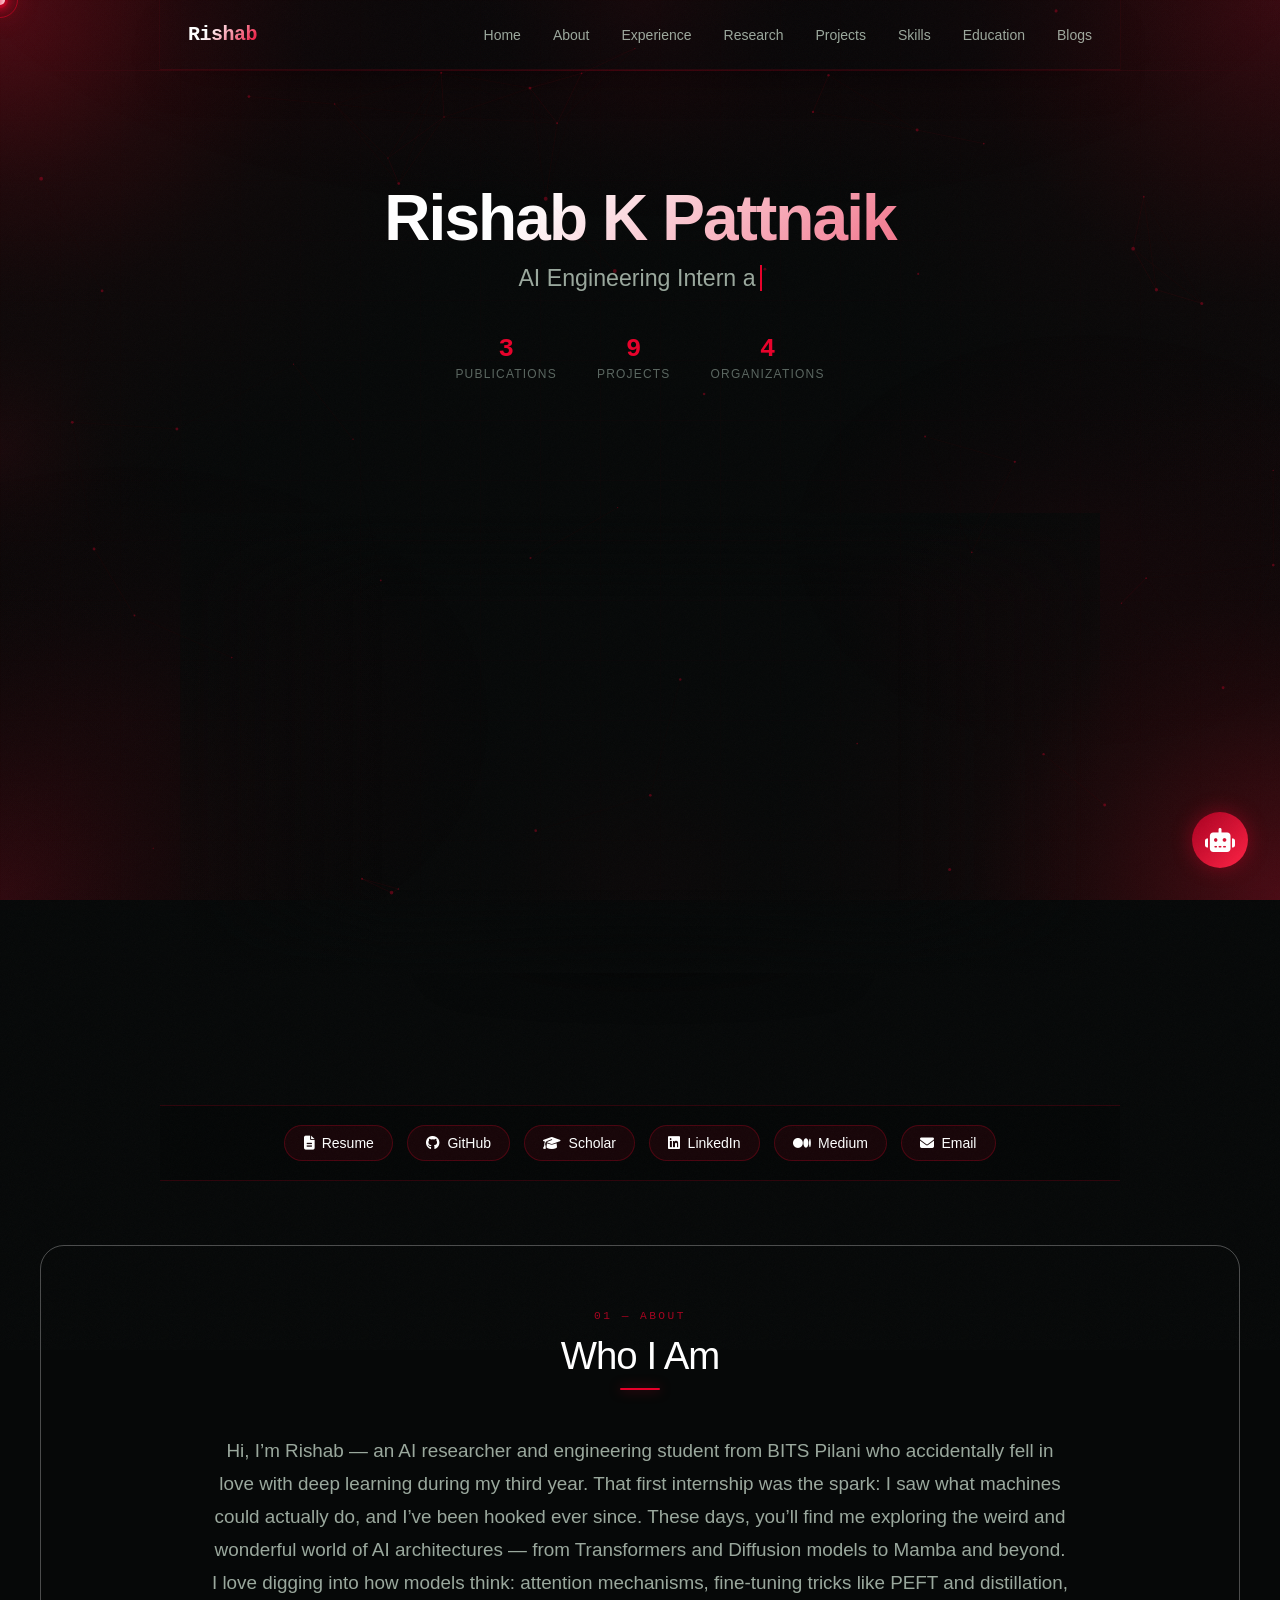
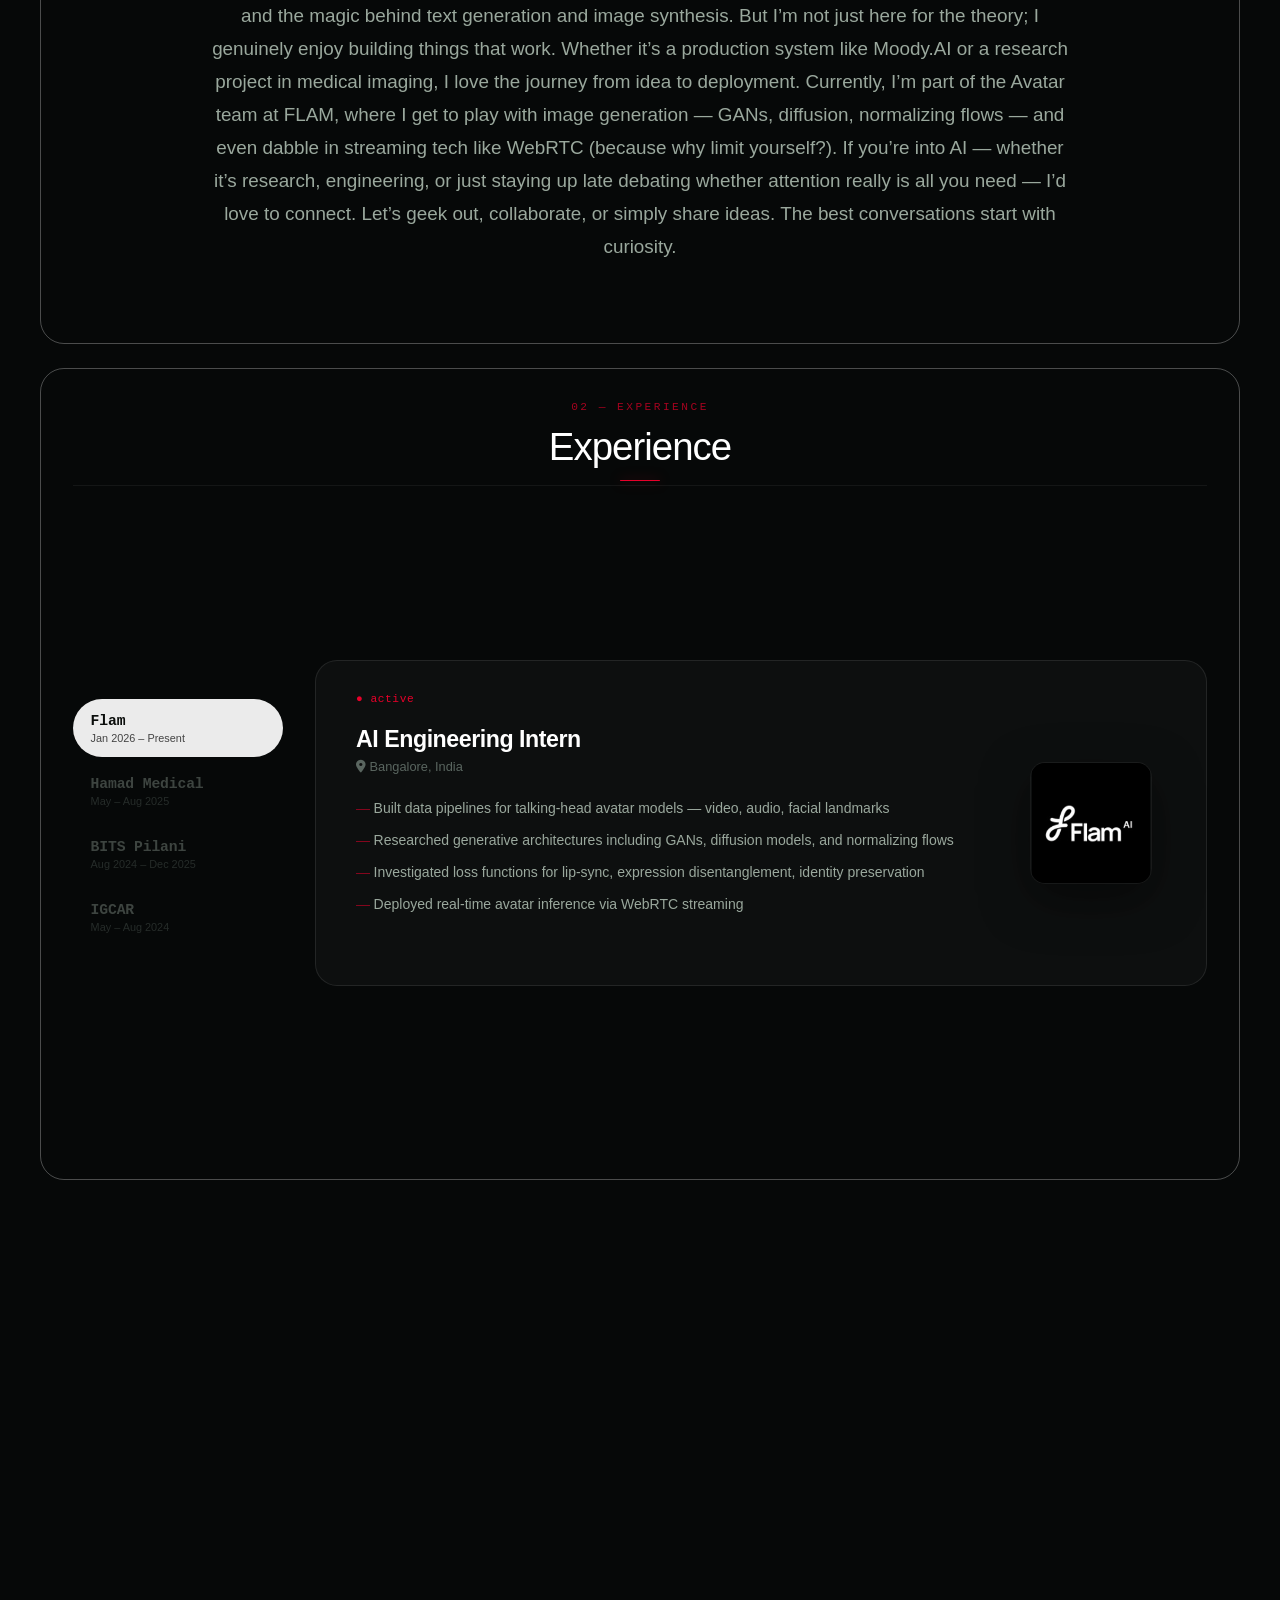
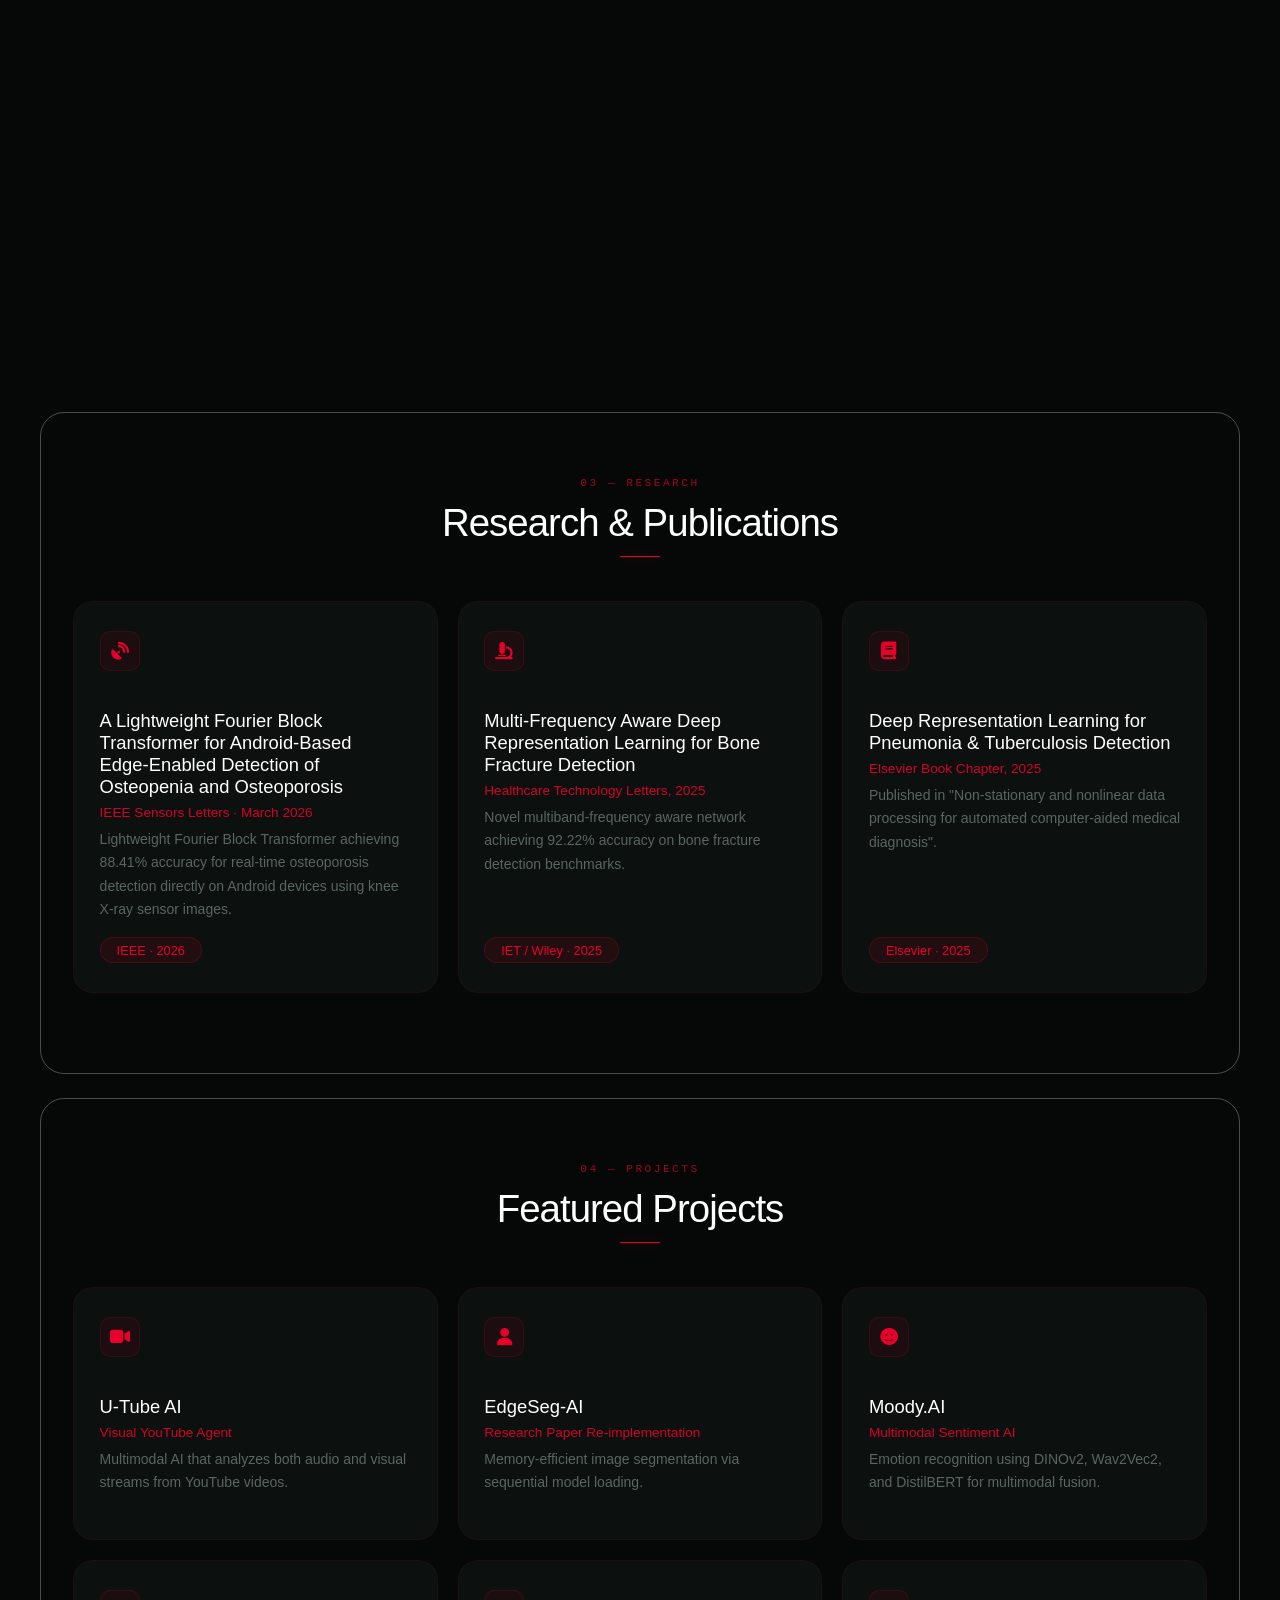
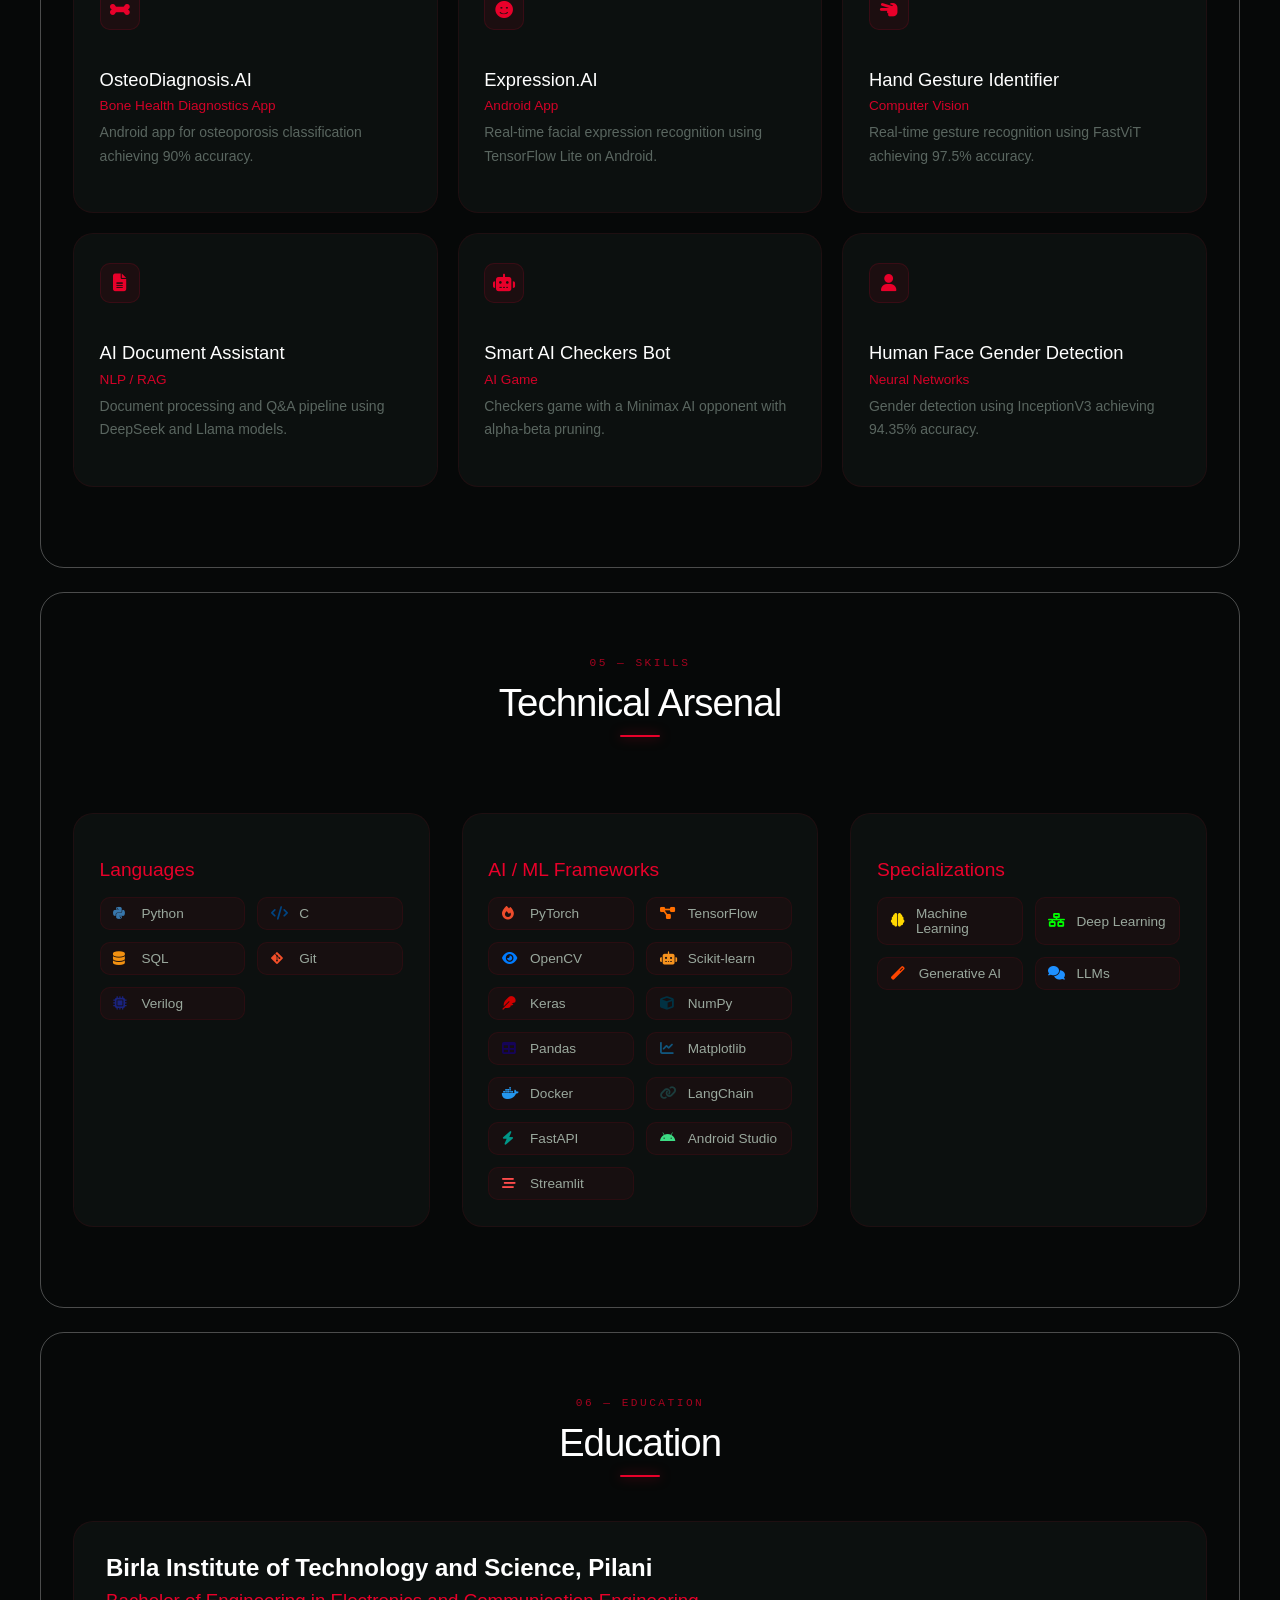
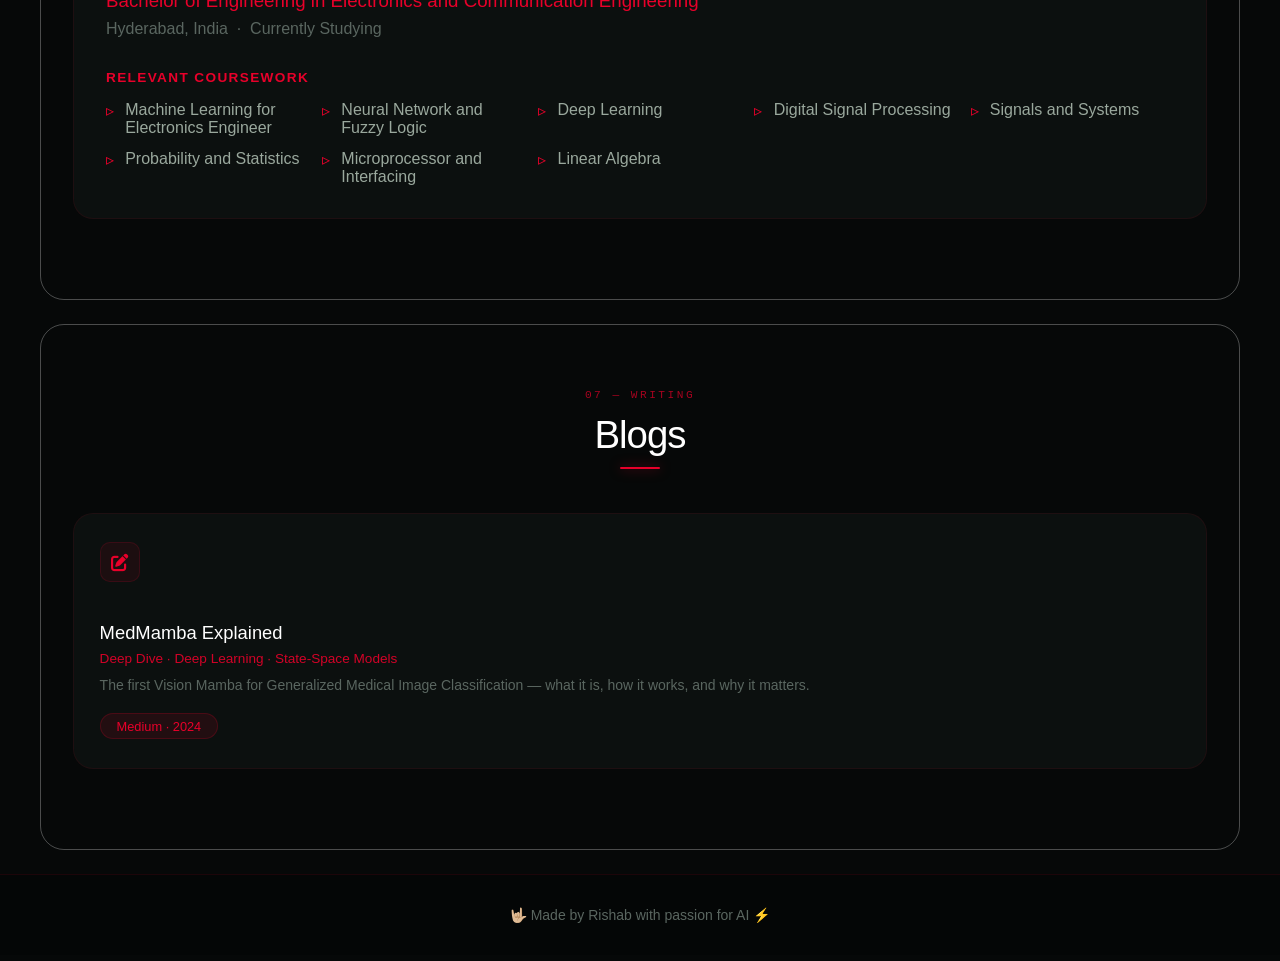
==== commit 4a76b99c: "updated ui and car animation and cracks animation and some design changes in Work Ex and Research se" ====
--- a/index.html
+++ b/index.html
@@ -9,6 +9,12 @@
   <link rel="stylesheet" href="styles.css">
 </head>
 <body>
+
+  <!-- ── PARTICLE BACKGROUND ── -->
+  <canvas id="particle-canvas" aria-hidden="true"></canvas>
+
+  <!-- ── BORDER NEBULA ── -->
+  <canvas id="border-nebula" aria-hidden="true"></canvas>
 
   <!-- ── GRAIN OVERLAY ── -->
   <div class="grain" aria-hidden="true"></div>
@@ -75,31 +81,12 @@
         </div>
       </div>
 
-      <!-- CUBE -->
+      <!-- HERO VIDEO -->
       <div class="hero-middle">
-        <div class="scene" id="cubeScene">
-          <div class="pivot">
-            <!-- Atom -->
-            <div class="atom">
-              <div class="nucleus">
-                <div class="nucleus-inner"></div>
-              </div>
-              <div class="orbit orbit-1"><div class="electron e1"></div></div>
-              <div class="orbit orbit-2"><div class="electron e2"></div></div>
-              <div class="orbit orbit-3"><div class="electron e3"></div></div>
-            </div>
-            <!-- Main cube -->
-            <div class="single-cube">
-              <div class="face front"></div>
-              <div class="face back"></div>
-              <div class="face left"></div>
-              <div class="face right"></div>
-              <div class="face top"></div>
-              <div class="face bottom"></div>
-            </div>
-            <!-- Small pieces (built by JS) -->
-            <div class="pieces-container" id="piecesBox"></div>
-          </div>
+        <div class="hero-video-wrap">
+          <video class="hero-video" autoplay loop muted playsinline>
+            <source src="static/hero-loop.mp4" type="video/mp4">
+          </video>
         </div>
       </div>
 
@@ -137,169 +124,111 @@
          EXPERIENCE
     ══════════════════════════════════════ -->
     <section id="experience" class="section" style="opacity:1;transform:none;padding-bottom:0;">
-      <p class="section-label">02 — Experience</p>
-      <h2 class="section-title">Experience</h2>
-
-      <div class="exp-scroll-driver" id="expScrollDriver">
-        <div class="exp-sticky-stage" id="expStickyStage">
-          <div class="exp-cards-stack" id="expCardsStack">
-
-            <!-- NEW CARD: Flam (most recent) -->
-            <div class="terminal-card" data-popup-trigger="experience-popup-4">
-              <div class="terminal-titlebar">
-                <div class="terminal-dots">
-                  <span class="dot dot-red"></span>
-                  <span class="dot dot-yellow"></span>
-                  <span class="dot dot-green"></span>
-                </div>
-                <span class="terminal-filename">Flam · Bangalore</span>
-                <span class="terminal-tag">● active</span>
-              </div>
-              <div class="terminal-body">
-                <div class="code-block">
-                  <div class="code-line"><span class="line-num">1</span><span><span class="ck">const</span> <span class="cp">role</span>     <span class="co">=</span> <span class="cs">"AI Engineering Intern"</span><span class="co">;</span></span></div>
-                  <div class="code-line"><span class="line-num">2</span><span><span class="ck">const</span> <span class="cp">company</span>  <span class="co">=</span> <span class="cs">"Flam (Flying Flamingoes Pvt. Ltd.)"</span><span class="co">;</span></span></div>
-                  <div class="code-line"><span class="line-num">3</span><span><span class="ck">const</span> <span class="cp">location</span> <span class="co">=</span> <span class="cs">"Bangalore, India"</span><span class="co">;</span></span></div>
-                  <div class="code-line"><span class="line-num">4</span><span><span class="ck">const</span> <span class="cp">period</span>   <span class="co">=</span> <span class="co">{</span> <span class="cp">start</span><span class="co">:</span> <span class="ct">"Jan 2026"</span><span class="co">,</span> <span class="cp">end</span><span class="co">:</span> <span class="ct">"Present"</span> <span class="co">};</span></span></div>
-                  <div class="code-line"><span class="line-num">5</span><span></span></div>
-                  <div class="code-line"><span class="line-num">6</span><span><span class="ck">function</span> <span class="cg">avatarWork</span><span class="co">() {</span></span></div>
-                  <div class="code-line"><span class="line-num">7</span><span>  <span class="cc">// Talking head avatars · Avatar team</span></span></div>
-                  <div class="code-line"><span class="line-num">8</span><span>  <span class="cc">// Real‑time B2B products</span></span></div>
-                  <div class="code-line"><span class="line-num">9</span><span>  <span class="ck">return</span> <span class="co">{</span></span></div>
-                  <div class="code-line"><span class="line-num">10</span><span>    <span class="cp">data</span><span class="co">:</span>    <span class="cs">"creation & compilation"</span><span class="co">,</span></span></div>
-                  <div class="code-line"><span class="line-num">11</span><span>    <span class="cp">model</span><span class="co">:</span>   <span class="cs">"architecture + losses research"</span><span class="co">,</span></span></div>
-                  <div class="code-line"><span class="line-num">12</span><span>    <span class="cp">stream</span><span class="co">:</span>   <span class="cs">"WebRTC deployment"</span></span></div>
-                  <div class="code-line"><span class="line-num">13</span><span>  <span class="co">};</span></span></div>
-                  <div class="code-line"><span class="line-num">14</span><span><span class="co">}</span></span></div>
-                </div>
-              </div>
-              <div class="terminal-footer">
-                <div class="tf-left">
-                  <span class="tf-branch"><i class="fas fa-code-branch"></i>&nbsp;main</span>
-                  <span class="tf-lang"><i class="fab fa-js-square" style="color:#f7df1e;"></i>&nbsp;JavaScript</span>
-                </div>
-                <span class="tf-hint"><i class="fas fa-hand-pointer"></i>&nbsp;click to expand</span>
+      <div class="exp3-driver" id="exp3Driver">
+        <div class="exp3-stage" id="exp3Stage">
+          <div class="exp3-header">
+            <p class="section-label">02 — Experience</p>
+            <h2 class="section-title">Experience</h2>
+          </div>
+
+          <!-- LEFT: org names -->
+          <div class="exp3-left">
+            <div class="exp3-org active" data-idx="0" data-popup-trigger="experience-popup-4">
+              <div class="exp3-org-indicator"></div>
+              <div>
+                <p class="exp3-org-name">Flam</p>
+                <p class="exp3-org-period">Jan 2026 – Present</p>
               </div>
             </div>
-
-            <!-- CARD 1: HMC -->
-            <div class="terminal-card" data-popup-trigger="experience-popup-3">
-              <div class="terminal-titlebar">
-                <div class="terminal-dots">
-                  <span class="dot dot-red"></span>
-                  <span class="dot dot-yellow"></span>
-                  <span class="dot dot-green"></span>
-                </div>
-                <span class="terminal-filename">Hamad Medical Corporation · Qatar</span>
-                <span class="terminal-tag">✓ completed</span>
-              </div>
-              <div class="terminal-body">
-                <div class="code-block">
-                  <div class="code-line"><span class="line-num">1</span><span><span class="ck">const</span> <span class="cp">role</span>     <span class="co">=</span> <span class="cs">"AI Research Intern"</span><span class="co">;</span></span></div>
-                  <div class="code-line"><span class="line-num">2</span><span><span class="ck">const</span> <span class="cp">company</span>  <span class="co">=</span> <span class="cs">"Hamad Medical Corporation"</span><span class="co">;</span></span></div>
-                  <div class="code-line"><span class="line-num">3</span><span><span class="ck">const</span> <span class="cp">location</span> <span class="co">=</span> <span class="cs">"Doha, Qatar (Remote)"</span><span class="co">;</span></span></div>
-                  <div class="code-line"><span class="line-num">4</span><span><span class="ck">const</span> <span class="cp">period</span>   <span class="co">=</span> <span class="co">{</span> <span class="cp">start</span><span class="co">:</span> <span class="ct">"May 2025"</span><span class="co">,</span> <span class="cp">end</span><span class="co">:</span> <span class="ct">"Aug 2025"</span> <span class="co">};</span></span></div>
-                  <div class="code-line"><span class="line-num">5</span><span></span></div>
-                  <div class="code-line"><span class="line-num">6</span><span><span class="ck">function</span> <span class="cg">currentWork</span><span class="co">() {</span></span></div>
-                  <div class="code-line"><span class="line-num">7</span><span>  <span class="cc">// Emergency Research · Dept of Surgery</span></span></div>
-                  <div class="code-line"><span class="line-num">8</span><span>  <span class="cc">// Multimodal AI for triage &amp; CKD diagnosis</span></span></div>
-                  <div class="code-line"><span class="line-num">9</span><span>  <span class="ck">return</span> <span class="co">{</span></span></div>
-                  <div class="code-line"><span class="line-num">10</span><span>    <span class="cp">focus</span><span class="co">:</span>  <span class="cs">"emergency_triage"</span><span class="co">,</span></span></div>
-                  <div class="code-line"><span class="line-num">11</span><span>    <span class="cp">stack</span><span class="co">:</span>  <span class="co">[</span><span class="cv">"PyTorch"</span><span class="co">,</span> <span class="cv">"ViT"</span><span class="co">,</span> <span class="cv">"Mamba"</span><span class="co">],</span></span></div>
-                  <div class="code-line"><span class="line-num">12</span><span>    <span class="cp">active</span><span class="co">:</span> <span class="cb">true</span></span></div>
-                  <div class="code-line"><span class="line-num">13</span><span>  <span class="co">};</span></span></div>
-                  <div class="code-line"><span class="line-num">14</span><span><span class="co">}</span></span></div>
-                </div>
-              </div>
-              <div class="terminal-footer">
-                <div class="tf-left">
-                  <span class="tf-branch"><i class="fas fa-code-branch"></i>&nbsp;main</span>
-                  <span class="tf-lang"><i class="fab fa-js-square" style="color:#f7df1e;"></i>&nbsp;JavaScript</span>
-                </div>
-                <span class="tf-hint"><i class="fas fa-hand-pointer"></i>&nbsp;click to expand</span>
+            <div class="exp3-org" data-idx="1" data-popup-trigger="experience-popup-3">
+              <div class="exp3-org-indicator"></div>
+              <div>
+                <p class="exp3-org-name">Hamad Medical</p>
+                <p class="exp3-org-period">May – Aug 2025</p>
               </div>
             </div>
-
-            <!-- CARD 2: BITS Pilani -->
-            <div class="terminal-card" data-popup-trigger="experience-popup-1">
-              <div class="terminal-titlebar">
-                <div class="terminal-dots">
-                  <span class="dot dot-red"></span>
-                  <span class="dot dot-yellow"></span>
-                  <span class="dot dot-green"></span>
-                </div>
-                <span class="terminal-filename">BITS Pilani · Hyderabad</span>
-                <span class="terminal-tag">✓ completed</span>
-              </div>
-              <div class="terminal-body">
-                <div class="code-block">
-                  <div class="code-line"><span class="line-num">1</span><span><span class="ck">const</span> <span class="cp">role</span>       <span class="co">=</span> <span class="cs">"Research Assistant"</span><span class="co">;</span></span></div>
-                  <div class="code-line"><span class="line-num">2</span><span><span class="ck">const</span> <span class="cp">dept</span>       <span class="co">=</span> <span class="cs">"ECE Department"</span><span class="co">;</span></span></div>
-                  <div class="code-line"><span class="line-num">3</span><span><span class="ck">const</span> <span class="cp">institute</span>  <span class="co">=</span> <span class="cs">"BITS Pilani, Hyderabad"</span><span class="co">;</span></span></div>
-                  <div class="code-line"><span class="line-num">4</span><span><span class="ck">const</span> <span class="cp">period</span>     <span class="co">=</span> <span class="co">{</span> <span class="cp">start</span><span class="co">:</span> <span class="ct">"Aug 2024"</span><span class="co">,</span> <span class="cp">end</span><span class="co">:</span> <span class="ct">"December 2025"</span> <span class="co">};</span></span></div>
-                  <div class="code-line"><span class="line-num">5</span><span></span></div>
-                  <div class="code-line"><span class="line-num">6</span><span><span class="ck">function</span> <span class="cg">contributions</span><span class="co">() {</span></span></div>
-                  <div class="code-line"><span class="line-num">7</span><span>  <span class="cc">// Medical imaging · bone fracture detection</span></span></div>
-                  <div class="code-line"><span class="line-num">8</span><span>  <span class="cc">// Wavelet-CNN architecture development</span></span></div>
-                  <div class="code-line"><span class="line-num">9</span><span>  <span class="ck">return</span> <span class="co">{</span></span></div>
-                  <div class="code-line"><span class="line-num">10</span><span>    <span class="co">,</span></span></div>
-                  <div class="code-line"><span class="line-num">11</span><span>    <span class="cp">published</span><span class="co">:</span> <span class="cb">true</span><span class="co">,</span></span></div>
-                  <div class="code-line"><span class="line-num">12</span><span>    <span class="cp">journal</span><span class="co">:</span>   <span class="cs">"Healthcare Technology Letters, IEEE Sensor Letters"</span></span></div>
-                  <div class="code-line"><span class="line-num">13</span><span>  <span class="co">};</span></span></div>
-                  <div class="code-line"><span class="line-num">14</span><span><span class="co">}</span></span></div>
-                </div>
-              </div>
-              <div class="terminal-footer">
-                <div class="tf-left">
-                  <span class="tf-branch"><i class="fas fa-code-branch"></i>&nbsp;main</span>
-                  <span class="tf-lang"><i class="fab fa-js-square" style="color:#f7df1e;"></i>&nbsp;JavaScript</span>
-                </div>
-                <span class="tf-hint"><i class="fas fa-hand-pointer"></i>&nbsp;click to expand</span>
+            <div class="exp3-org" data-idx="2" data-popup-trigger="experience-popup-1">
+              <div class="exp3-org-indicator"></div>
+              <div>
+                <p class="exp3-org-name">BITS Pilani</p>
+                <p class="exp3-org-period">Aug 2024 – Dec 2025</p>
               </div>
             </div>
-
-            <!-- CARD 3: IGCAR -->
-            <div class="terminal-card" data-popup-trigger="experience-popup-2">
-              <div class="terminal-titlebar">
-                <div class="terminal-dots">
-                  <span class="dot dot-red"></span>
-                  <span class="dot dot-yellow"></span>
-                  <span class="dot dot-green"></span>
-                </div>
-                <span class="terminal-filename">IGCAR · Kalpakkam</span>
-                <span class="terminal-tag" style="color:#ffcb6b;border-color:rgba(255,203,107,0.35);background:rgba(255,203,107,0.1);">✓ completed</span>
-              </div>
-              <div class="terminal-body">
-                <div class="code-block">
-                  <div class="code-line"><span class="line-num">1</span><span><span class="ck">const</span> <span class="cp">role</span>    <span class="co">=</span> <span class="cs">"CV Research Intern"</span><span class="co">;</span></span></div>
-                  <div class="code-line"><span class="line-num">2</span><span><span class="ck">const</span> <span class="cp">org</span>     <span class="co">=</span> <span class="cs">"IGCAR Kalpakkam"</span><span class="co">;</span></span></div>
-                  <div class="code-line"><span class="line-num">3</span><span><span class="ck">const</span> <span class="cp">period</span>  <span class="co">=</span> <span class="co">{</span> <span class="cp">start</span><span class="co">:</span> <span class="ct">"May 2024"</span><span class="co">,</span> <span class="cp">end</span><span class="co">:</span> <span class="ct">"Aug 2024"</span> <span class="co">};</span></span></div>
-                  <div class="code-line"><span class="line-num">4</span><span></span></div>
-                  <div class="code-line"><span class="line-num">5</span><span><span class="ck">function</span> <span class="cg">project</span><span class="co">() {</span></span></div>
-                  <div class="code-line"><span class="line-num">6</span><span>  <span class="cc">// Camouflaged object detection</span></span></div>
-                  <div class="code-line"><span class="line-num">7</span><span>  <span class="cc">// Fine-tuning Meta's SAM architecture</span></span></div>
-                  <div class="code-line"><span class="line-num">8</span><span>  <span class="ck">return</span> <span class="co">{</span></span></div>
-                  <div class="code-line"><span class="line-num">9</span><span>    <span class="cp">model</span><span class="co">:</span>   <span class="cs">"SAM (Segment Anything)"</span><span class="co">,</span></span></div>
-                  <div class="code-line"><span class="line-num">10</span><span>    <span class="cp">task</span><span class="co">:</span>    <span class="cs">"camouflage_detection"</span><span class="co">,</span></span></div>
-                  <div class="code-line"><span class="line-num">11</span><span>    <span class="cp">method</span><span class="co">:</span>  <span class="cs">"fine_tuning"</span></span></div>
-                  <div class="code-line"><span class="line-num">12</span><span>  <span class="co">};</span></span></div>
-                  <div class="code-line"><span class="line-num">13</span><span><span class="co">}</span></span></div>
-                </div>
-              </div>
-              <div class="terminal-footer">
-                <div class="tf-left">
-                  <span class="tf-branch"><i class="fas fa-code-branch"></i>&nbsp;main</span>
-                  <span class="tf-lang"><i class="fab fa-js-square" style="color:#f7df1e;"></i>&nbsp;JavaScript</span>
-                </div>
-                <span class="tf-hint"><i class="fas fa-hand-pointer"></i>&nbsp;click to expand</span>
+            <div class="exp3-org" data-idx="3" data-popup-trigger="experience-popup-2">
+              <div class="exp3-org-indicator"></div>
+              <div>
+                <p class="exp3-org-name">IGCAR</p>
+                <p class="exp3-org-period">May – Aug 2024</p>
               </div>
             </div>
-
-          </div><!-- /expCardsStack -->
-        </div><!-- /expStickyStage -->
-      </div><!-- /expScrollDriver -->
-      <div class="exp-scroll-hint" id="expScrollHint">
-        <span><i class="fas fa-chevron-down"></i>&nbsp;scroll to reveal more</span>
+          </div>
+
+          <!-- PANEL: middle + right wrapped in card -->
+          <div class="exp3-panel">
+          <!-- MIDDLE: role + description -->
+          <div class="exp3-middle">
+            <div class="exp3-slide active">
+              <p class="exp3-status active-tag">● active</p>
+              <h3 class="exp3-role">AI Engineering Intern</h3>
+              <p class="exp3-location"><i class="fas fa-map-marker-alt"></i>&nbsp;Bangalore, India</p>
+              <ul class="exp3-desc">
+                <li>Built data pipelines for talking-head avatar models — video, audio, facial landmarks</li>
+                <li>Researched generative architectures including GANs, diffusion models, and normalizing flows</li>
+                <li>Investigated loss functions for lip-sync, expression disentanglement, identity preservation</li>
+                <li>Deployed real-time avatar inference via WebRTC streaming</li>
+              </ul>
+            </div>
+            <div class="exp3-slide">
+              <p class="exp3-status">✓ completed</p>
+              <h3 class="exp3-role">AI Research Intern</h3>
+              <p class="exp3-location"><i class="fas fa-map-marker-alt"></i>&nbsp;Doha, Qatar (Remote)</p>
+              <ul class="exp3-desc">
+                <li>Emergency research in the Dept. of Surgery at one of the Middle East's leading medical centres</li>
+                <li>Multimodal AI for emergency triage and CKD diagnosis</li>
+                <li>Applied ViT and Mamba architectures with PyTorch</li>
+                <li>Collaborated across BITS Pilani and HMC research teams</li>
+              </ul>
+            </div>
+            <div class="exp3-slide">
+              <p class="exp3-status">✓ completed</p>
+              <h3 class="exp3-role">Research Assistant — ECE Dept.</h3>
+              <p class="exp3-location"><i class="fas fa-map-marker-alt"></i>&nbsp;BITS Pilani, Hyderabad</p>
+              <ul class="exp3-desc">
+                <li>Medical imaging focused on bone fracture detection</li>
+                <li>Developed Wavelet-CNN hybrid architectures</li>
+                <li>Published in Healthcare Technology Letters &amp; IEEE Sensor Letters</li>
+              </ul>
+            </div>
+            <div class="exp3-slide">
+              <p class="exp3-status">✓ completed</p>
+              <h3 class="exp3-role">CV Research Intern</h3>
+              <p class="exp3-location"><i class="fas fa-map-marker-alt"></i>&nbsp;IGCAR, Kalpakkam</p>
+              <ul class="exp3-desc">
+                <li>Camouflaged object detection for industrial inspection applications</li>
+                <li>Fine-tuned Meta's Segment Anything Model (SAM)</li>
+                <li>Adapter-based strategies to improve SAM on low-contrast edge cases</li>
+              </ul>
+            </div>
+          </div>
+
+          <!-- RIGHT: logos -->
+          <div class="exp3-right">
+            <div class="exp3-logo active">
+              <img class="exp3-logo-img" src="flam_logo.png" alt="Flam">
+            </div>
+            <div class="exp3-logo">
+              <img class="exp3-logo-img" src="hamad_logo.png" alt="Hamad Medical Corporation">
+            </div>
+            <div class="exp3-logo">
+              <img class="exp3-logo-img" src="bits_logo.png" alt="BITS Pilani">
+            </div>
+            <div class="exp3-logo">
+              <img class="exp3-logo-img" src="igcar_logo.png" alt="IGCAR">
+            </div>
+          </div>
+          </div><!-- /exp3-panel -->
+
+        </div>
       </div>
     </section>
 
@@ -309,32 +238,56 @@
     <section id="research" class="section scroll-animation">
       <p class="section-label">03 — Research</p>
       <h2 class="section-title">Research &amp; Publications</h2>
-      <div class="cards">
-
-        <!-- IEEE Sensors Letters (2026) -->
+      <div class="cards research-cards">
+
         <div class="card scroll-animation" data-popup-trigger="research-popup-3">
           <div class="card-icon"><i class="fas fa-satellite-dish" style="color:var(--g1);"></i></div>
           <h3>A Lightweight Fourier Block Transformer for Android-Based Edge‑Enabled Detection of Osteopenia and Osteoporosis</h3>
           <div class="subtitle">IEEE Sensors Letters · March 2026</div>
           <p>Lightweight Fourier Block Transformer achieving 88.41% accuracy for real-time osteoporosis detection directly on Android devices using knee X-ray sensor images.</p>
+          <div class="card-extra">
+            <div class="card-extra-stats">
+              <span class="ces-item"><i class="fas fa-bullseye"></i> 88.41% accuracy</span>
+              <span class="ces-item"><i class="fas fa-bolt"></i> 60 imgs/min on Android</span>
+              <span class="ces-item"><i class="fas fa-mobile-alt"></i> TFLite edge deployment</span>
+            </div>
+            <p class="ces-method">Architecture: patch embedding + DFT block + dropout — no cloud required, fully on-device inference.</p>
+            <p class="ces-authors"><i class="fas fa-users"></i> Rishab K Pattnaik &nbsp;·&nbsp; Dr. R K Tripathy (BITS) &nbsp;·&nbsp; Dr. R B Pachori (IIT Indore)</p>
+          </div>
           <span class="date-badge">IEEE · 2026</span>
         </div>
 
-        <!-- Healthcare Technology Letters (2025) -->
         <div class="card scroll-animation" data-popup-trigger="research-popup-2">
           <div class="card-icon"><i class="fas fa-microscope" style="color:var(--g1);"></i></div>
           <h3>Multi-Frequency Aware Deep Representation Learning for Bone Fracture Detection</h3>
           <div class="subtitle">Healthcare Technology Letters, 2025</div>
           <p>Novel multiband-frequency aware network achieving 92.22% accuracy on bone fracture detection benchmarks.</p>
+          <div class="card-extra">
+            <div class="card-extra-stats">
+              <span class="ces-item"><i class="fas fa-bullseye"></i> 92.22% accuracy</span>
+              <span class="ces-item"><i class="fas fa-chart-line"></i> AUC-ROC 0.959</span>
+              <span class="ces-item"><i class="fas fa-database"></i> 6,229 MXR images</span>
+            </div>
+            <p class="ces-method">2D Wavelet Transform (LL/LH/HL/HH) + frozen EfficientNetV2B2 per subband — surpasses ResNet50, ViT, Swin Transformer.</p>
+            <p class="ces-authors"><i class="fas fa-users"></i> Rishab K Pattnaik &nbsp;·&nbsp; Dr. R K Tripathy (BITS) &nbsp;·&nbsp; Dr. H Liu (Coventry)</p>
+          </div>
           <span class="date-badge">IET / Wiley · 2025</span>
         </div>
 
-        <!-- Elsevier Book Chapter (2025) -->
         <div class="card scroll-animation" data-popup-trigger="research-popup-1">
           <div class="card-icon"><i class="fas fa-book" style="color:var(--g1);"></i></div>
           <h3>Deep Representation Learning for Pneumonia &amp; Tuberculosis Detection</h3>
           <div class="subtitle">Elsevier Book Chapter, 2025</div>
           <p>Published in "Non-stationary and nonlinear data processing for automated computer-aided medical diagnosis".</p>
+          <div class="card-extra">
+            <div class="card-extra-stats">
+              <span class="ces-item"><i class="fas fa-bullseye"></i> 87.08% accuracy</span>
+              <span class="ces-item"><i class="fas fa-lungs"></i> Viral PN · Bacterial PN · TB</span>
+              <span class="ces-item"><i class="fas fa-cloud"></i> IoT cloud deployment</span>
+            </div>
+            <p class="ces-method">Transfer learning blocks on chest X-ray images — classifies three respiratory disease categories with CAD-assisted diagnosis.</p>
+            <p class="ces-authors"><i class="fas fa-university"></i> BITS Pilani · Published in Elsevier Non-stationary Data Processing volume</p>
+          </div>
           <span class="date-badge">Elsevier · 2025</span>
         </div>
 
--- a/styles.css
+++ b/styles.css
@@ -177,6 +177,23 @@
 }
 
 /* ═══════════════════════════════════════════
+   PARTICLE CANVAS
+═══════════════════════════════════════════ */
+#particle-canvas {
+  position: fixed; inset: 0;
+  width: 100%; height: 100%;
+  pointer-events: none;
+  z-index: 1;
+}
+#border-nebula {
+  position: fixed; inset: 0;
+  width: 100%; height: 100%;
+  pointer-events: none;
+  z-index: 1;
+  mix-blend-mode: screen;
+}
+
+/* ═══════════════════════════════════════════
    LOADER
 ═══════════════════════════════════════════ */
 #page-loader {
@@ -349,143 +366,139 @@
   padding: 60px 0; overflow: visible; min-height: 460px;
 }
 .hero-middle::after {
-  content: ''; position: absolute; bottom: 10%;
-  width: 280px; height: 60px; border-radius: 50%;
-  background: radial-gradient(ellipse, rgba(220,0,35,0.35) 0%, rgba(180,0,25,0.12) 50%, transparent 80%);
-  filter: blur(18px); pointer-events: none;
-  animation: floorPulse 4s ease-in-out infinite alternate;
+  content: ''; position: absolute; bottom: 8%;
+  left: 50%; transform: translateX(-50%);
+  width: 400px; height: 55px;
+  background: radial-gradient(ellipse 70% 45% at 52% 50%, rgba(0,0,0,0.92) 0%, rgba(0,0,0,0.55) 45%, transparent 80%);
+  filter: blur(22px); pointer-events: none;
   z-index: 0;
 }
-@keyframes floorPulse {
-  0%   { opacity: 0.6; transform: scaleX(0.9); }
-  100% { opacity: 1.0; transform: scaleX(1.1); }
-}
-
-/* ═══════════════════════════════════════════
-   CUBE
+
+/* ═══════════════════════════════════════════
+   HERO VIDEO
+═══════════════════════════════════════════ */
+.hero-video-wrap {
+  position: relative;
+  display: inline-block;
+  line-height: 0;
+}
+.hero-video-wrap::after {
+  content: '';
+  position: absolute;
+  inset: 0;
+  pointer-events: none;
+  z-index: 2;
+  background:
+    linear-gradient(to right,  var(--bg) 0%, transparent 22%, transparent 78%, var(--bg) 100%),
+    linear-gradient(to bottom, var(--bg) 0%, transparent 18%, transparent 82%, var(--bg) 100%);
+}
+.hero-video {
+  height: 460px;
+  width: auto;
+  max-width: 92vw;
+  display: block;
+  position: relative;
+  z-index: 1;
+  filter: brightness(0.92) saturate(1.1);
+}
+
+/* ═══════════════════════════════════════════
+   CUBE — Resend-style 3×3×3 Rubik's cube
 ═══════════════════════════════════════════ */
 .scene {
   width: var(--cube-size); height: var(--cube-size);
   position: relative; transform-style: preserve-3d;
   cursor: none; z-index: 1; isolation: isolate;
 }
+
+/* Tilt wrapper: JS drives rotateX/Y from mouse movement */
+.cube-tilt {
+  width: 100%; height: 100%;
+  position: absolute; transform-style: preserve-3d;
+  transform: rotateX(-22deg);
+  will-change: transform;
+}
+
+/* Pivot: slow Y-only CSS rotation */
 .pivot {
-  width: 100%; height: 100%; position: absolute;
-  transform-style: preserve-3d;
-  animation: rotateYOnly 14s linear infinite;
-}
-@keyframes rotateYOnly {
-  from { transform: rotateX(-20deg) rotateY(0deg); }
-  to   { transform: rotateX(-20deg) rotateY(360deg); }
-}
-
-.atom {
-  position: absolute; top: 50%; left: 50%;
-  width: 0; height: 0; transform-style: preserve-3d;
-  animation: atomCounterSpin 14s linear infinite;
-}
-@keyframes atomCounterSpin {
-  from { transform: rotateX(18deg) rotateY(0deg); }
-  to   { transform: rotateX(18deg) rotateY(-360deg); }
-}
-
-.nucleus {
-  position: absolute; width: 28px; height: 28px;
-  top: -14px; left: -14px; border-radius: 50%;
-  transform-style: preserve-3d;
-  background: radial-gradient(circle, #fff 0%, #ffb0b8 18%, #ff1a3a 45%, #aa0020 75%, transparent 100%);
-  box-shadow:
-    0 0 8px  4px #fff,
-    0 0 20px 8px #ff1a3a,
-    0 0 45px 18px rgba(220,0,38,0.80),
-    0 0 90px 35px rgba(180,0,28,0.45),
-    0 0 150px 55px rgba(140,0,20,0.20);
-  animation: nucleusPulse 2.4s ease-in-out infinite alternate;
-  z-index: 10;
-}
-.nucleus-inner {
-  position: absolute; inset: 4px; border-radius: 50%;
-  background: radial-gradient(circle, #fff 0%, #ffd0d8 40%, transparent 80%);
-  animation: nucleusPulse 2.4s ease-in-out infinite alternate-reverse;
-}
-@keyframes nucleusPulse {
-  0%   { transform: scale(0.88); opacity: 0.85; }
-  100% { transform: scale(1.15); opacity: 1.00; }
-}
-
-.orbit {
-  position: absolute; top: -75px; left: -75px;
-  width: 150px; height: 150px; border-radius: 50%;
-  border: 1.2px solid rgba(255,60,80,0.45);
-  transform-style: preserve-3d;
-  box-shadow: 0 0 6px rgba(255,40,60,0.40), inset 0 0 6px rgba(255,40,60,0.15);
-}
-.orbit-1 { transform: rotateX(90deg); animation: spinOrbit1 2.8s linear infinite; }
-.orbit-2 { transform: rotateX(90deg) rotateY(60deg); animation: spinOrbit2 3.6s linear infinite; }
-.orbit-3 { transform: rotateX(90deg) rotateY(-60deg); animation: spinOrbit3 4.4s linear infinite reverse; }
-@keyframes spinOrbit1 { from { transform: rotateX(90deg) rotateZ(0deg); }   to { transform: rotateX(90deg) rotateZ(360deg); } }
-@keyframes spinOrbit2 { from { transform: rotateX(90deg) rotateY(60deg)  rotateZ(0deg); } to { transform: rotateX(90deg) rotateY(60deg)  rotateZ(360deg); } }
-@keyframes spinOrbit3 { from { transform: rotateX(90deg) rotateY(-60deg) rotateZ(0deg); } to { transform: rotateX(90deg) rotateY(-60deg) rotateZ(360deg); } }
-
-.electron {
-  position: absolute; width: 7px; height: 7px;
-  border-radius: 50%; top: -3.5px; left: 50%; margin-left: -3.5px;
-  background: radial-gradient(circle, #fff 0%, #ffaaaa 30%, #ff1a3a 70%);
-  box-shadow: 0 0 4px 2px #fff, 0 0 10px 4px #ff2040, 0 0 20px 8px rgba(220,0,38,0.75);
-}
-.e2 { width: 6px; height: 6px; top: -3px; margin-left: -3px; }
-.e3 { width: 8px; height: 8px; top: -4px; margin-left: -4px; }
-.electron::after {
-  content: ''; position: absolute;
-  width: 30px; height: 7px; border-radius: 50%;
-  top: 0; right: 6px;
-  background: linear-gradient(90deg, transparent 0%, rgba(255,40,60,0.35) 60%, rgba(255,80,100,0.15) 100%);
-  filter: blur(2px); transform: translateY(-50%) scaleY(0.5);
-}
-
-.single-cube {
+  width: 100%; height: 100%;
+  position: absolute; transform-style: preserve-3d;
+  animation: pivotSpin 18s linear infinite;
+}
+@keyframes pivotSpin {
+  from { transform: rotateY(0deg); }
+  to   { transform: rotateY(360deg); }
+}
+
+/* ── 27 individual cubelets ── */
+.pieces-container {
   position: absolute; width: 100%; height: 100%;
   transform-style: preserve-3d;
-  transition: opacity 0.3s var(--ease);
-}
-.single-cube .face {
-  width: var(--cube-size); height: var(--cube-size);
-  position: absolute; border-radius: 3px;
-  border: 1.5px solid rgba(255,80,100,0.75);
-  background: rgba(180,0,28,0.52);
-}
-.single-cube .front  { transform: rotateY(0deg)   translateZ(160px); background: linear-gradient(125deg, rgba(255,200,200,0.18) 0%, rgba(255,100,120,0.08) 20%, transparent 40%), linear-gradient(180deg, rgba(200,0,32,0.60) 0%, rgba(160,0,24,0.72) 55%, rgba(110,0,16,0.80) 100%); box-shadow: inset 0 0 40px rgba(255,40,60,0.18), 0 0 22px rgba(220,0,38,0.45); }
-.single-cube .back   { transform: rotateY(180deg)  translateZ(160px); background: linear-gradient(180deg, rgba(120,0,18,0.70) 0%, rgba(80,0,12,0.80) 100%); }
-.single-cube .right  { transform: rotateY(90deg)   translateZ(160px); background: linear-gradient(180deg, rgba(180,0,28,0.55) 0%, rgba(140,0,22,0.72) 100%); box-shadow: inset -2px 0 30px rgba(255,40,60,0.12); }
-.single-cube .left   { transform: rotateY(-90deg)  translateZ(160px); background: linear-gradient(180deg, rgba(150,0,22,0.60) 0%, rgba(100,0,15,0.75) 100%); }
-.single-cube .top    { transform: rotateX(90deg)   translateZ(160px); background: linear-gradient(110deg, rgba(255,240,240,0.32) 0%, rgba(255,160,170,0.22) 18%, rgba(255,80,100,0.10) 36%, transparent 55%), linear-gradient(290deg, rgba(255,180,190,0.12) 0%, transparent 40%), linear-gradient(180deg, rgba(220,0,36,0.50) 0%, rgba(180,0,28,0.65) 100%); box-shadow: inset 0 0 50px rgba(255,80,100,0.22); }
-.single-cube .bottom { transform: rotateX(-90deg)  translateZ(160px); background: linear-gradient(180deg, rgba(80,0,12,0.80) 0%, rgba(50,0,8,0.90) 100%); }
-.single-cube .face::before { content: ''; position: absolute; inset: 0; border-radius: 3px; background: linear-gradient(135deg, rgba(255,200,210,0.20) 0%, transparent 30%); pointer-events: none; }
-.single-cube .face::after  { content: ''; position: absolute; inset: -1px; border-radius: 4px; border: 1px solid rgba(255,120,140,0.35); box-shadow: 0 0 8px rgba(220,0,38,0.50), 0 0 20px rgba(220,0,38,0.22); pointer-events: none; }
-
-.pieces-container { position: absolute; width: 100%; height: 100%; transform-style: preserve-3d; }
+}
 .small-cube {
-  position: absolute; width: var(--small-size); height: var(--small-size);
-  top: 109px; left: 109px; transform-style: preserve-3d; opacity: 0;
-  transform: translate3d(calc(var(--x)*var(--small-size)), calc(var(--y)*var(--small-size)), calc(var(--z)*var(--small-size))) scale(0.8);
-  transition: all 0.7s cubic-bezier(0.175,0.885,0.32,1.275);
+  position: absolute;
+  width: var(--small-size); height: var(--small-size);
+  top: 109px; left: 109px;
+  transform-style: preserve-3d;
+  opacity: 1;
+  transform:
+    translate3d(
+      calc(var(--x) * var(--small-size)),
+      calc(var(--y) * var(--small-size)),
+      calc(var(--z) * var(--small-size))
+    ) scale(0.92);
+  transition: transform 0.7s cubic-bezier(0.175,0.885,0.32,1.275),
+              opacity 0.4s ease;
 }
 .small-cube .face {
   width: var(--small-size); height: var(--small-size);
   position: absolute; border-radius: 2px;
-  background: linear-gradient(135deg, rgba(255,160,170,0.15) 0%, transparent 40%), linear-gradient(180deg, rgba(200,0,32,0.55) 0%, rgba(140,0,22,0.70) 100%);
-  border: 1.5px solid rgba(255,80,100,0.70);
-  box-shadow: inset 0 0 10px rgba(255,40,60,0.20), 0 0 8px rgba(220,0,38,0.35);
-}
-.small-cube .front  { transform: rotateY(0deg)   translateZ(51px); }
-.small-cube .back   { transform: rotateY(180deg)  translateZ(51px); }
-.small-cube .right  { transform: rotateY(90deg)   translateZ(51px); }
-.small-cube .left   { transform: rotateY(-90deg)  translateZ(51px); }
-.small-cube .top    { transform: rotateX(90deg)   translateZ(51px); }
-.small-cube .bottom { transform: rotateX(-90deg)  translateZ(51px); }
-
-.scene.split .single-cube { opacity: 0; pointer-events: none; }
-.scene.split .small-cube  { opacity: 1; transform: translate3d(calc(var(--x)*148px), calc(var(--y)*148px), calc(var(--z)*148px)) rotateX(10deg) rotateY(10deg) scale(1); }
+  background: #0e1012;
+  border: 1px solid rgba(0,0,0,0.95);
+}
+/* Inner bevel — subtle top-left highlight + bottom-right shadow */
+.small-cube .face::before {
+  content: ''; position: absolute; inset: 0; border-radius: 2px;
+  box-shadow:
+    inset 1px 1px 0 rgba(255,255,255,0.10),
+    inset -1px -1px 0 rgba(0,0,0,0.45);
+  pointer-events: none; z-index: 2;
+}
+/* Directional lighting per face */
+.small-cube .top    {
+  transform: rotateX(90deg)  translateZ(51px);
+  background: linear-gradient(145deg, #343a3e 0%, #282e32 50%, #1e2428 100%);
+}
+.small-cube .front  {
+  transform: rotateY(0deg)   translateZ(51px);
+  background: linear-gradient(160deg, #222628 0%, #1a1e22 60%, #141618 100%);
+}
+.small-cube .right  {
+  transform: rotateY(90deg)  translateZ(51px);
+  background: linear-gradient(180deg, #181c1e 0%, #111416 100%);
+}
+.small-cube .left   {
+  transform: rotateY(-90deg) translateZ(51px);
+  background: #101214;
+}
+.small-cube .back   {
+  transform: rotateY(180deg) translateZ(51px);
+  background: #0c0e10;
+}
+.small-cube .bottom {
+  transform: rotateX(-90deg) translateZ(51px);
+  background: #090b0d;
+}
+
+/* Click to explode */
+.scene.split .small-cube {
+  transform:
+    translate3d(
+      calc(var(--x) * 148px),
+      calc(var(--y) * 148px),
+      calc(var(--z) * 148px)
+    ) scale(1);
+}
 
 /* ── HERO BOTTOM ── */
 .hero-bottom {
@@ -522,8 +535,12 @@
 ═══════════════════════════════════════════ */
 .section {
   position: relative; z-index: 2;
-  max-width: 1200px; margin: 0 auto;
+  max-width: 1200px; margin: 0 auto 1.5rem;
   padding: 4rem 2rem 5rem;
+}
+.section:not(#experience) {
+  border: 1px solid rgba(255,255,255,0.28);
+  border-radius: 24px;
 }
 .section-label {
   text-align: center; font-family: var(--mono);
@@ -553,6 +570,154 @@
   font-size: 1.18em; line-height: 1.75;
   color: var(--t2); max-width: 860px;
   margin: 0 auto; text-align: center;
+}
+
+/* ═══════════════════════════════════════════
+   EXPERIENCE 3-COLUMN SCROLL
+═══════════════════════════════════════════ */
+#experience.section {
+  padding: 0;
+}
+.exp3-driver {
+  position: relative;
+  height: 180vh;
+}
+.exp3-stage {
+  position: sticky;
+  top: 88px;
+  height: calc(100vh - 88px);
+  display: grid;
+  grid-template-columns: 210px 1fr;
+  grid-template-rows: auto 1fr;
+  gap: 0.75rem 2rem;
+  padding: 2rem 2rem;
+  max-width: 1200px;
+  margin: 0 auto;
+  border: 1px solid rgba(255,255,255,0.28);
+  border-radius: 24px;
+  overflow: hidden;
+}
+.exp3-header {
+  grid-column: 1 / -1;
+  padding-bottom: 0.75rem;
+  border-bottom: 1px solid rgba(255,255,255,0.06);
+}
+.exp3-header .section-label { text-align: center; }
+.exp3-header .section-title { text-align: center; margin-bottom: 0.25rem; }
+
+/* left and panel sit in row 2, self-centered */
+.exp3-left  { align-self: center; }
+.exp3-panel { align-self: center; }
+
+.exp3-panel {
+  display: flex;
+  align-items: center;
+  gap: 2rem;
+  padding: 2rem 2.5rem;
+  background: rgba(255,255,255,0.032);
+  border: 1px solid rgba(255,255,255,0.09);
+  border-radius: 22px;
+  min-height: 0;
+}
+
+/* LEFT */
+.exp3-left { display: flex; flex-direction: column; gap: 0.3rem; }
+.exp3-org {
+  display: flex; align-items: center;
+  padding: 0.85rem 1.1rem;
+  border-radius: 100px;
+  cursor: none;
+  transition: background 0.35s var(--ease), opacity 0.35s var(--ease);
+  opacity: 0.38;
+}
+.exp3-org.active {
+  background: rgba(255,255,255,0.92);
+  opacity: 1;
+}
+.exp3-org-indicator { display: none; }
+
+.exp3-org-name {
+  font-family: var(--mono); font-size: 0.92rem; font-weight: 700;
+  color: var(--t2); transition: color 0.35s; letter-spacing: -0.01em;
+}
+.exp3-org.active .exp3-org-name { color: #0a0d0b; }
+.exp3-org-period {
+  font-size: 0.68rem; color: var(--t3); margin-top: 3px;
+  transition: color 0.35s;
+}
+.exp3-org.active .exp3-org-period { color: #444; }
+
+/* MIDDLE */
+.exp3-middle { position: relative; flex: 1; min-height: 260px; }
+.exp3-slide {
+  position: absolute; top: 0; left: 0; right: 0;
+  opacity: 0; transform: translateY(10px);
+  transition: opacity 0.4s var(--ease), transform 0.4s var(--ease);
+  pointer-events: none;
+}
+.exp3-slide.active {
+  opacity: 1; transform: translateY(0);
+  pointer-events: auto; position: relative;
+}
+.exp3-status {
+  font-family: var(--mono); font-size: 0.7rem;
+  color: var(--t3); margin-bottom: 0.65rem; letter-spacing: 0.05em;
+}
+.exp3-status.active-tag { color: var(--g1); }
+.exp3-role {
+  font-size: 1.45rem; font-weight: 600; color: var(--t1);
+  margin-bottom: 0.35rem; line-height: 1.25; letter-spacing: -0.02em;
+}
+.exp3-location {
+  font-size: 0.8rem; color: var(--t3); margin-bottom: 1.4rem;
+}
+.exp3-desc { list-style: none; display: flex; flex-direction: column; gap: 0.6rem; }
+.exp3-desc li {
+  font-size: 0.875rem; color: var(--t2);
+  padding-left: 1.1rem; position: relative; line-height: 1.6;
+}
+.exp3-desc li::before {
+  content: '—'; position: absolute; left: 0;
+  color: var(--g1); opacity: 0.55;
+}
+
+/* RIGHT */
+.exp3-right {
+  display: flex; align-items: center; justify-content: center;
+  position: relative; min-height: 160px; flex-shrink: 0; width: 150px;
+}
+.exp3-logo {
+  position: absolute;
+  display: flex; flex-direction: column; align-items: center; gap: 0.7rem;
+  opacity: 0; transform: scale(0.88);
+  transition: opacity 0.4s var(--ease), transform 0.4s var(--ease);
+  pointer-events: none;
+}
+.exp3-logo.active {
+  opacity: 1; transform: scale(1);
+  pointer-events: auto; position: relative;
+}
+.exp3-logo-img {
+  width: 120px; height: 120px;
+  object-fit: contain; border-radius: 14px;
+  box-shadow: 0 0 0 1px rgba(255,255,255,0.06), 0 16px 48px rgba(0,0,0,0.5);
+}
+
+@media (max-width: 700px) {
+  .exp3-driver { height: auto; }
+  .exp3-stage {
+    position: relative; top: 0; height: auto; overflow: visible;
+    grid-template-columns: 1fr; grid-template-rows: auto;
+    gap: 1.5rem; padding: 1.25rem;
+  }
+  .exp3-header { grid-column: 1; }
+  .exp3-panel { flex-direction: column; padding: 1.25rem; }
+  .exp3-right { display: none; }
+  .exp3-left { flex-direction: row; flex-wrap: wrap; gap: 0.5rem; }
+  .exp3-org { border-bottom: none; padding: 0.5rem 0.75rem; }
+  .exp3-org-indicator { display: none; }
+  .exp3-slide { position: relative; opacity: 1 !important; transform: none !important; }
+  .exp3-slide:not(.active) { display: none; }
 }
 
 /* ═══════════════════════════════════════════
@@ -655,6 +820,71 @@
 }
 
 /* ═══════════════════════════════════════════
+   RESEARCH CARDS — hover expand
+═══════════════════════════════════════════ */
+.cards.research-cards {
+  display: flex;
+  gap: 1.25rem;
+  align-items: stretch;
+}
+.cards.research-cards .card {
+  flex: 1;
+  min-width: 0;
+  transition: flex 0.52s cubic-bezier(0.23,1,0.32,1),
+              border-color 0.3s, box-shadow 0.35s;
+}
+.cards.research-cards .card:hover {
+  flex: 2.6;
+  transform: none;
+}
+.cards.research-cards:has(.card:hover) .card:not(:hover) {
+  flex: 0.6;
+}
+
+/* extra details — hidden until hover */
+.card-extra {
+  overflow: hidden;
+  max-height: 0;
+  opacity: 0;
+  transition: max-height 0.48s cubic-bezier(0.23,1,0.32,1),
+              opacity 0.32s 0.12s;
+  display: flex; flex-direction: column; gap: 0.6rem;
+}
+.cards.research-cards .card:hover .card-extra {
+  max-height: 200px;
+  opacity: 1;
+  margin-top: 0.75rem;
+}
+.card-extra-stats {
+  display: flex; flex-wrap: wrap; gap: 0.5rem;
+}
+.ces-item {
+  font-family: var(--mono); font-size: 0.7rem;
+  color: var(--t1); background: rgba(232,0,42,0.08);
+  border: 1px solid rgba(232,0,42,0.2);
+  border-radius: 20px; padding: 0.22rem 0.7rem;
+  display: flex; align-items: center; gap: 5px;
+  white-space: nowrap;
+}
+.ces-item i { color: var(--g1); font-size: 0.62rem; }
+.ces-method {
+  font-size: 0.8rem; color: var(--t2); line-height: 1.55;
+}
+.ces-authors {
+  font-size: 0.72rem; color: var(--t3);
+  font-family: var(--mono); border-top: 1px solid rgba(255,255,255,0.05);
+  padding-top: 0.5rem; line-height: 1.5;
+}
+.ces-authors i { color: var(--g1); margin-right: 4px; }
+
+@media (max-width: 700px) {
+  .cards.research-cards { flex-direction: column; }
+  .cards.research-cards .card,
+  .cards.research-cards .card:hover,
+  .cards.research-cards:has(.card:hover) .card:not(:hover) { flex: none; }
+}
+
+/* ═══════════════════════════════════════════
    CARDS
 ═══════════════════════════════════════════ */
 .cards {
@@ -887,26 +1117,37 @@
 
 .popup-backdrop {
   position: absolute; inset: 0;
-  background: rgba(0,0,0,0.85);
-  backdrop-filter: blur(6px);
+  background: rgba(0,0,0,0.82);
+  backdrop-filter: blur(14px) saturate(140%);
+  -webkit-backdrop-filter: blur(14px) saturate(140%);
   animation: backdropIn 0.28s ease forwards;
 }
 @keyframes backdropIn { from { opacity: 0; } to { opacity: 1; } }
 
 .popup-content {
   position: relative; z-index: 1;
-  background: #141818;
-  border: 1px solid rgba(232,0,42,0.25);
-  border-radius: 22px; padding: 2.5rem;
-  max-width: 780px; width: 100%;
+  background: linear-gradient(145deg, #191e1c 0%, #0d1110 100%);
+  border: 1px solid rgba(255,255,255,0.1);
+  border-radius: 26px; padding: 2.75rem;
+  max-width: 1200px; width: 100%;
   max-height: 82vh; overflow-y: auto;
   color: var(--t1);
-  box-shadow: 0 40px 80px -20px rgba(0,0,0,0.8), 0 0 0 1px rgba(232,0,42,0.1);
-  animation: popupIn 0.4s var(--ease-spring) forwards;
-}
-@keyframes popupIn  { from { opacity: 0; transform: scale(0.93) translateY(14px); } to { opacity: 1; transform: scale(1) translateY(0); } }
-.popup-content::-webkit-scrollbar { width: 4px; }
-.popup-content::-webkit-scrollbar-thumb { background: rgba(232,0,42,0.2); border-radius: 2px; }
+  box-shadow:
+    0 0 0 1px rgba(255,255,255,0.04),
+    0 48px 96px -24px rgba(0,0,0,0.95),
+    0 0 60px rgba(232,0,42,0.05);
+  animation: popupIn 0.42s var(--ease-spring) forwards;
+}
+.popup-content::before {
+  content: '';
+  position: absolute; top: 0; left: 12%; right: 12%; height: 1px;
+  background: linear-gradient(90deg, transparent, rgba(232,0,42,0.55), transparent);
+  border-radius: 50%;
+  pointer-events: none;
+}
+@keyframes popupIn  { from { opacity: 0; transform: scale(0.94) translateY(16px); } to { opacity: 1; transform: scale(1) translateY(0); } }
+.popup-content::-webkit-scrollbar { width: 3px; }
+.popup-content::-webkit-scrollbar-thumb { background: rgba(232,0,42,0.25); border-radius: 2px; }
 
 .popup.closing .popup-backdrop { animation: backdropOut 0.22s ease forwards; }
 .popup.closing .popup-content  { animation: popupOut  0.22s var(--ease) forwards; }
@@ -921,16 +1162,56 @@
   color: var(--t3); letter-spacing: 0.05em; user-select: none;
 }
 
-.popup-heading    { color: var(--g1); font-size: 1.75rem; margin-bottom: 0.4rem; font-weight: 600; }
-.popup-subheading { color: var(--t2); margin-bottom: 1.75rem; font-size: 0.95rem; }
-.popup-body { line-height: 1.7; }
-.popup-body h3 { color: var(--g1); margin: 1.5rem 0 0.5rem; font-size: 1rem; font-weight: 600; letter-spacing: 0.02em; text-transform: uppercase; }
-.popup-body ul { margin-left: 1.5rem; color: var(--t2); }
-.popup-body ul li { margin-bottom: 0.4rem; }
-.popup-buttons { display: flex; gap: 0.75rem; margin-top: 2rem; justify-content: flex-end; flex-wrap: wrap; }
-.popup-github, .popup-close { padding: 0.6rem 1.5rem; border-radius: 30px; text-decoration: none; font-size: 0.875rem; transition: transform 0.2s var(--ease-spring), box-shadow 0.2s; cursor: none; }
-.popup-github { background: linear-gradient(135deg, var(--g2), var(--g3)); color: #fff; border: none; font-weight: 500; }
-.popup-close  { background: transparent; border: 1px solid rgba(255,255,255,0.15); color: var(--t2); }
+.popup-divider {
+  height: 1px; margin: 1.1rem 0 1.75rem;
+  background: linear-gradient(90deg, var(--g1) 0%, rgba(232,0,42,0.25) 40%, transparent 80%);
+  border-radius: 1px;
+}
+.popup-heading {
+  font-size: 1.85rem; font-weight: 700; margin-bottom: 0.35rem;
+  letter-spacing: -0.025em; line-height: 1.2;
+  background: linear-gradient(135deg, #ffffff 35%, var(--g1) 100%);
+  -webkit-background-clip: text; -webkit-text-fill-color: transparent;
+}
+.popup-subheading {
+  color: var(--t3); margin-bottom: 0; font-size: 0.9rem; letter-spacing: 0.01em;
+}
+.popup-body { line-height: 1.75; }
+.popup-body h2 {
+  color: var(--t1); font-size: 1.05rem; font-weight: 600;
+  margin: 2rem 0 0.6rem; letter-spacing: -0.01em;
+}
+.popup-body h3 {
+  font-family: var(--mono); font-size: 0.7rem; color: var(--g1);
+  margin: 1.4rem 0 0.5rem; letter-spacing: 0.12em;
+  text-transform: uppercase; opacity: 0.8;
+}
+.popup-body ul {
+  margin-left: 0; list-style: none; color: var(--t2);
+  display: flex; flex-direction: column; gap: 0.4rem;
+}
+.popup-body ul li {
+  padding-left: 1.1rem; position: relative; margin-bottom: 0;
+}
+.popup-body ul li::before {
+  content: '·'; position: absolute; left: 0;
+  color: var(--g1); font-size: 1.1rem; line-height: 1.5; font-weight: 700;
+}
+.popup-buttons { display: flex; gap: 0.75rem; margin-top: 2.25rem; justify-content: flex-end; flex-wrap: wrap; }
+.popup-github, .popup-close {
+  padding: 0.6rem 1.6rem; border-radius: 30px; text-decoration: none;
+  font-size: 0.875rem; transition: transform 0.22s var(--ease-spring), box-shadow 0.22s; cursor: none;
+}
+.popup-github {
+  background: linear-gradient(135deg, var(--g2), var(--g3));
+  color: #fff; border: none; font-weight: 500;
+}
+.popup-github:hover { transform: translateY(-2px); box-shadow: 0 8px 24px rgba(232,0,42,0.4); }
+.popup-close {
+  background: rgba(255,255,255,0.04);
+  border: 1px solid rgba(255,255,255,0.12); color: var(--t2);
+}
+.popup-close:hover { background: rgba(255,255,255,0.08); color: var(--t1); }
 .popup-github:hover { transform: translateY(-2px); box-shadow: 0 8px 24px -8px rgba(232,0,42,0.5); }
 .popup-close:hover  { border-color: rgba(232,0,42,0.4); color: var(--g1); }
 
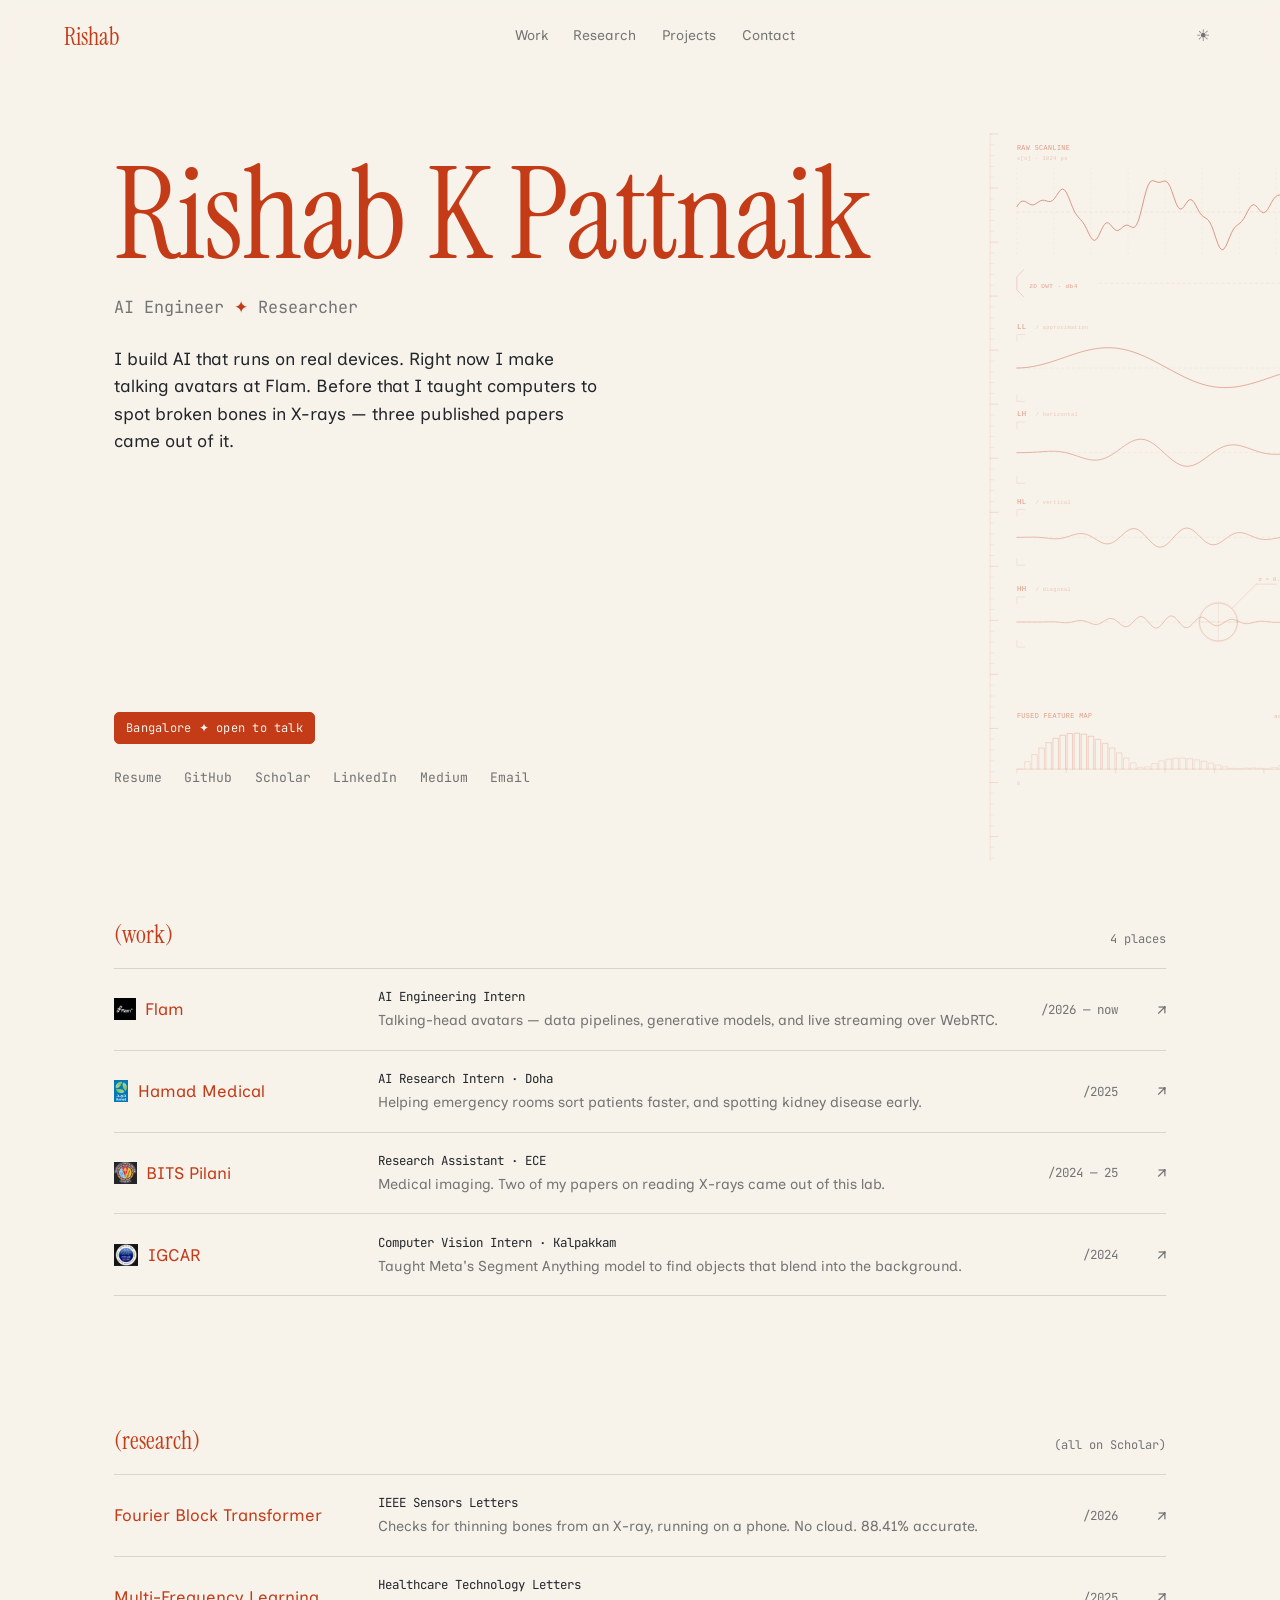
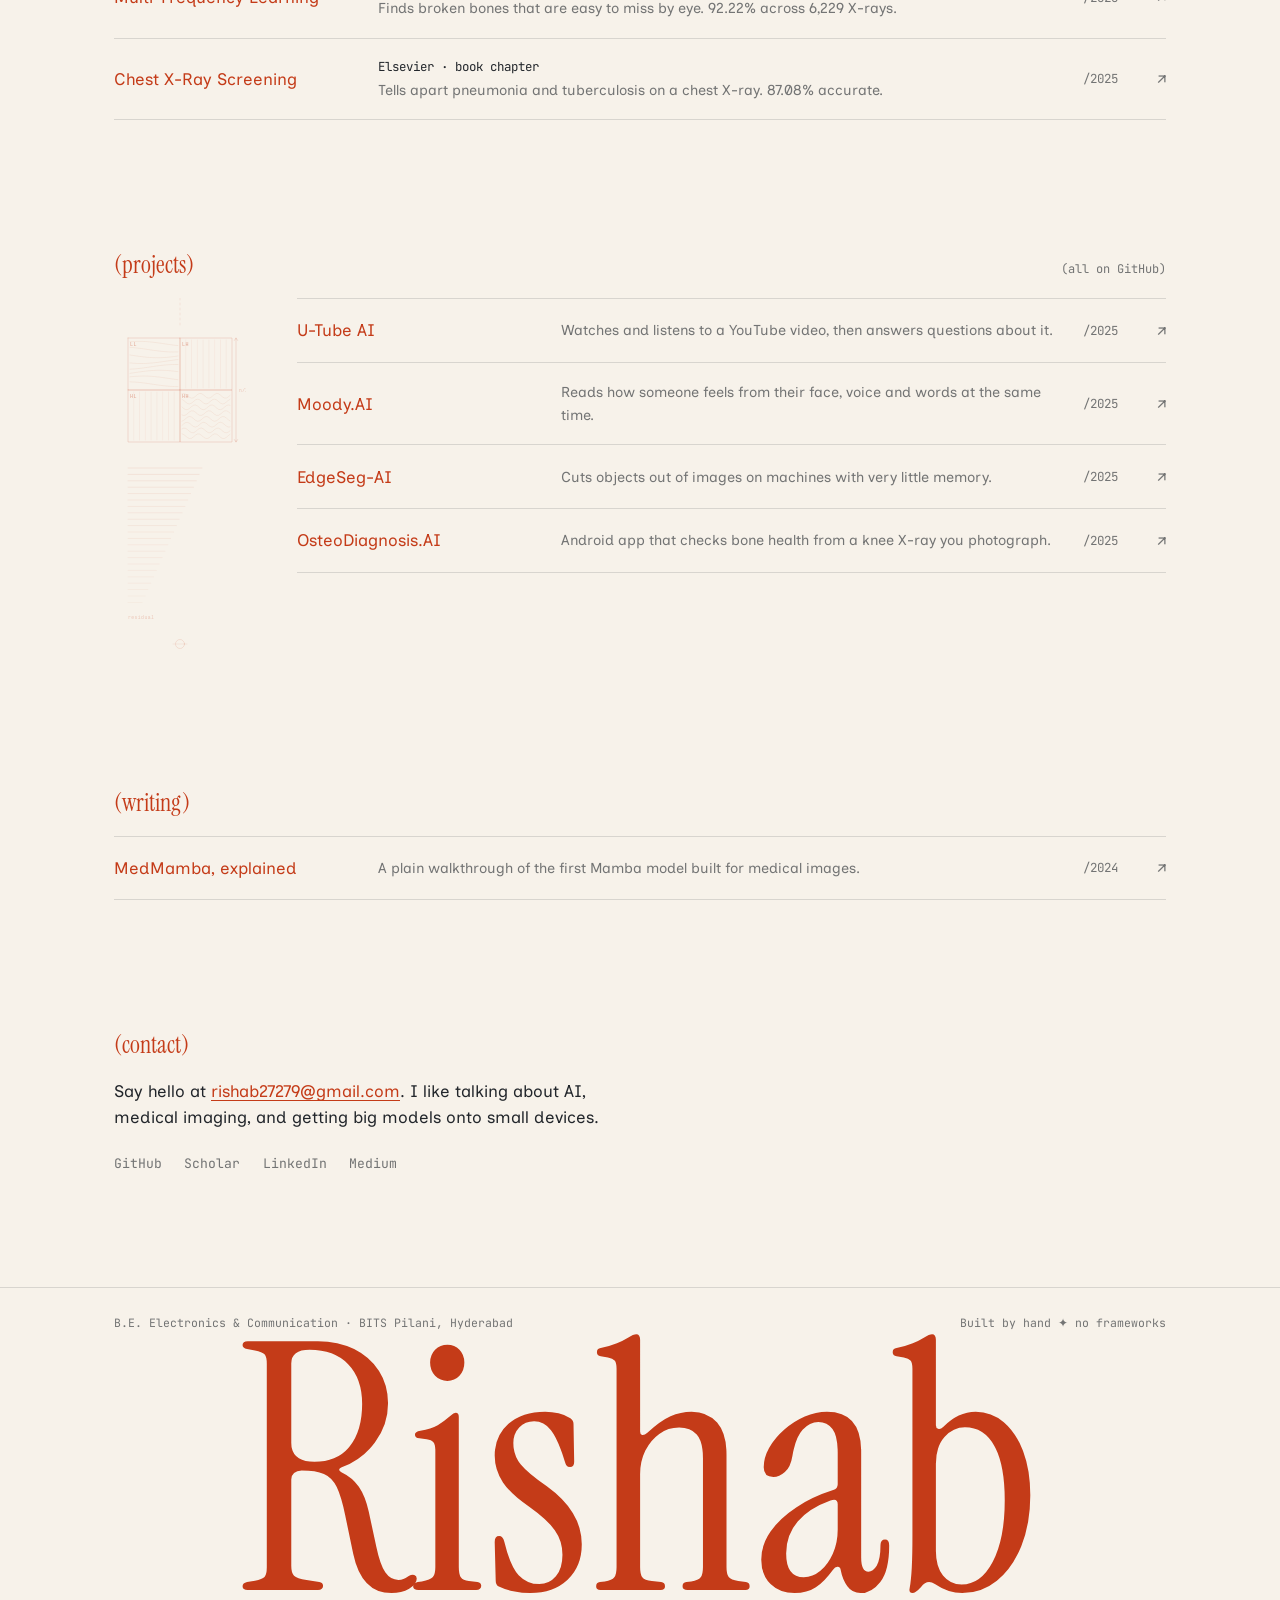
==== commit 1248c5d1: "Rebuild as a single quiet static page Replaces the dark neon multi-section site with one short page " ====
--- a/index.html
+++ b/index.html
@@ -1,1451 +1,508 @@
 <!DOCTYPE html>
 <html lang="en">
 <head>
-  <meta charset="UTF-8">
-  <meta name="viewport" content="width=device-width, initial-scale=1.0">
-  <title>Rishab K Pattnaik · AI Portfolio</title>
-  <link href="https://fonts.googleapis.com/css2?family=DM+Sans:ital,opsz,wght@0,9..40,300;0,9..40,400;0,9..40,500;0,9..40,600;1,9..40,300&family=Space+Mono:wght@400;700&display=swap" rel="stylesheet">
-  <link rel="stylesheet" href="https://cdnjs.cloudflare.com/ajax/libs/font-awesome/6.4.0/css/all.min.css">
-  <link rel="stylesheet" href="styles.css">
+<meta charset="UTF-8">
+<meta name="viewport" content="width=device-width, initial-scale=1">
+<title>Rishab K Pattnaik — AI Engineer &amp; Researcher</title>
+<meta name="description" content="I build AI that runs on real devices. Talking avatars at Flam; three published papers on reading medical X-rays.">
+<link rel="preconnect" href="https://fonts.googleapis.com">
+<link rel="preconnect" href="https://fonts.gstatic.com" crossorigin>
+<link href="https://fonts.googleapis.com/css2?family=Instrument+Serif:ital@0;1&family=Inclusive+Sans:ital@0;1&family=JetBrains+Mono:wght@400;500&display=swap" rel="stylesheet">
+<link rel="stylesheet" href="styles.css">
+<script>
+  // set theme before first paint so there is no flash
+  (function () {
+    var s = localStorage.getItem('theme');
+    document.documentElement.dataset.theme =
+      s || (matchMedia('(prefers-color-scheme: dark)').matches ? 'dark' : 'light');
+  })();
+</script>
 </head>
 <body>
 
-  <!-- ── PARTICLE BACKGROUND ── -->
-  <canvas id="particle-canvas" aria-hidden="true"></canvas>
-
-  <!-- ── BORDER NEBULA ── -->
-  <canvas id="border-nebula" aria-hidden="true"></canvas>
-
-  <!-- ── GRAIN OVERLAY ── -->
-  <div class="grain" aria-hidden="true"></div>
-
-  <!-- ── CUSTOM CURSOR ── -->
-  <div id="cursor-dot"  aria-hidden="true"></div>
-  <div id="cursor-ring" aria-hidden="true"></div>
-
-  <!-- ── SCROLL PROGRESS ── -->
-  <div id="scroll-progress" aria-hidden="true"></div>
-
-  <!-- ── LOADER ── -->
-  <div id="page-loader" aria-hidden="true">
-    <svg id="hi-svg" viewBox="0 0 320 200" xmlns="http://www.w3.org/2000/svg">
-      <path id="h-stem" class="hi-stroke" pathLength="1" d="M 82,38 C 81,55 81,145 82,168"/>
-      <path id="h-arch" class="hi-stroke" pathLength="1" d="M 82,104 C 84,76 106,62 130,72 C 154,82 156,106 155,130 L 155,168"/>
-      <path id="i-stem" class="hi-stroke" pathLength="1" d="M 196,110 L 196,168"/>
-      <circle id="i-dot" cx="196" cy="88" r="0" fill="white"/>
-    </svg>
+<a class="skip" href="#work">Skip to content</a>
+
+<header class="bar">
+  <a class="wordmark" href="#top">Rishab</a>
+  <nav class="bar-nav" id="menu">
+    <a href="#work">Work</a>
+    <a href="#research">Research</a>
+    <a href="#projects">Projects</a>
+    <a href="#contact">Contact</a>
+  </nav>
+  <div class="bar-right">
+    <button id="theme" class="icon-btn" aria-label="Switch theme"><span class="ico-sun">☀</span><span class="ico-moon">☾</span></button>
+    <button id="burger" class="chip" aria-expanded="false" aria-controls="menu">Menu</button>
   </div>
-
-  <!-- ══════════════════════════════════════
-       SITE CONTENT
-  ══════════════════════════════════════ -->
-  <div id="site-content">
-
-    <!-- ── NAVBAR ── -->
-    <nav id="navbar">
-      <div class="logo">Rishab</div>
-      <ul class="nav-links">
-        <li><a href="#home">Home</a></li>
-        <li><a href="#about">About</a></li>
-        <li><a href="#experience">Experience</a></li>
-        <li><a href="#research">Research</a></li>
-        <li><a href="#projects">Projects</a></li>
-        <li><a href="#skills">Skills</a></li>
-        <li><a href="#education">Education</a></li>
-        <li><a href="#blogs">Blogs</a></li>
-      </ul>
+</header>
+
+<main id="top">
+
+  <!-- ── HERO ── -->
+  <section class="hero">
+    <div class="hero-art" aria-hidden="true"><svg xmlns="http://www.w3.org/2000/svg" viewBox="0 0 340 700" fill="none" stroke="currentColor" stroke-linecap="round" aria-hidden="true">
+<path d="M10,26 L17,26" stroke-width="0.5" opacity="0.45"/>
+<path d="M10,35.7 L13.5,35.7" stroke-width="0.5" opacity="0.22"/>
+<path d="M10,45.4 L13.5,45.4" stroke-width="0.5" opacity="0.22"/>
+<path d="M10,55.1 L13.5,55.1" stroke-width="0.5" opacity="0.22"/>
+<path d="M10,64.8 L13.5,64.8" stroke-width="0.5" opacity="0.22"/>
+<path d="M10,74.5 L17,74.5" stroke-width="0.5" opacity="0.45"/>
+<path d="M10,84.2 L13.5,84.2" stroke-width="0.5" opacity="0.22"/>
+<path d="M10,93.9 L13.5,93.9" stroke-width="0.5" opacity="0.22"/>
+<path d="M10,103.6 L13.5,103.6" stroke-width="0.5" opacity="0.22"/>
+<path d="M10,113.3 L13.5,113.3" stroke-width="0.5" opacity="0.22"/>
+<path d="M10,123 L17,123" stroke-width="0.5" opacity="0.45"/>
+<path d="M10,132.7 L13.5,132.7" stroke-width="0.5" opacity="0.22"/>
+<path d="M10,142.4 L13.5,142.4" stroke-width="0.5" opacity="0.22"/>
+<path d="M10,152.1 L13.5,152.1" stroke-width="0.5" opacity="0.22"/>
+<path d="M10,161.8 L13.5,161.8" stroke-width="0.5" opacity="0.22"/>
+<path d="M10,171.5 L17,171.5" stroke-width="0.5" opacity="0.45"/>
+<path d="M10,181.2 L13.5,181.2" stroke-width="0.5" opacity="0.22"/>
+<path d="M10,190.9 L13.5,190.9" stroke-width="0.5" opacity="0.22"/>
+<path d="M10,200.6 L13.5,200.6" stroke-width="0.5" opacity="0.22"/>
+<path d="M10,210.3 L13.5,210.3" stroke-width="0.5" opacity="0.22"/>
+<path d="M10,220 L17,220" stroke-width="0.5" opacity="0.45"/>
+<path d="M10,229.7 L13.5,229.7" stroke-width="0.5" opacity="0.22"/>
+<path d="M10,239.4 L13.5,239.4" stroke-width="0.5" opacity="0.22"/>
+<path d="M10,249.1 L13.5,249.1" stroke-width="0.5" opacity="0.22"/>
+<path d="M10,258.8 L13.5,258.8" stroke-width="0.5" opacity="0.22"/>
+<path d="M10,268.5 L17,268.5" stroke-width="0.5" opacity="0.45"/>
+<path d="M10,278.2 L13.5,278.2" stroke-width="0.5" opacity="0.22"/>
+<path d="M10,287.9 L13.5,287.9" stroke-width="0.5" opacity="0.22"/>
+<path d="M10,297.6 L13.5,297.6" stroke-width="0.5" opacity="0.22"/>
+<path d="M10,307.3 L13.5,307.3" stroke-width="0.5" opacity="0.22"/>
+<path d="M10,317 L17,317" stroke-width="0.5" opacity="0.45"/>
+<path d="M10,326.7 L13.5,326.7" stroke-width="0.5" opacity="0.22"/>
+<path d="M10,336.4 L13.5,336.4" stroke-width="0.5" opacity="0.22"/>
+<path d="M10,346.1 L13.5,346.1" stroke-width="0.5" opacity="0.22"/>
+<path d="M10,355.8 L13.5,355.8" stroke-width="0.5" opacity="0.22"/>
+<path d="M10,365.5 L17,365.5" stroke-width="0.5" opacity="0.45"/>
+<path d="M10,375.2 L13.5,375.2" stroke-width="0.5" opacity="0.22"/>
+<path d="M10,384.9 L13.5,384.9" stroke-width="0.5" opacity="0.22"/>
+<path d="M10,394.6 L13.5,394.6" stroke-width="0.5" opacity="0.22"/>
+<path d="M10,404.3 L13.5,404.3" stroke-width="0.5" opacity="0.22"/>
+<path d="M10,414 L17,414" stroke-width="0.5" opacity="0.45"/>
+<path d="M10,423.7 L13.5,423.7" stroke-width="0.5" opacity="0.22"/>
+<path d="M10,433.4 L13.5,433.4" stroke-width="0.5" opacity="0.22"/>
+<path d="M10,443.1 L13.5,443.1" stroke-width="0.5" opacity="0.22"/>
+<path d="M10,452.8 L13.5,452.8" stroke-width="0.5" opacity="0.22"/>
+<path d="M10,462.5 L17,462.5" stroke-width="0.5" opacity="0.45"/>
+<path d="M10,472.2 L13.5,472.2" stroke-width="0.5" opacity="0.22"/>
+<path d="M10,481.9 L13.5,481.9" stroke-width="0.5" opacity="0.22"/>
+<path d="M10,491.6 L13.5,491.6" stroke-width="0.5" opacity="0.22"/>
+<path d="M10,501.3 L13.5,501.3" stroke-width="0.5" opacity="0.22"/>
+<path d="M10,511 L17,511" stroke-width="0.5" opacity="0.45"/>
+<path d="M10,520.7 L13.5,520.7" stroke-width="0.5" opacity="0.22"/>
+<path d="M10,530.4 L13.5,530.4" stroke-width="0.5" opacity="0.22"/>
+<path d="M10,540.1 L13.5,540.1" stroke-width="0.5" opacity="0.22"/>
+<path d="M10,549.8 L13.5,549.8" stroke-width="0.5" opacity="0.22"/>
+<path d="M10,559.5 L17,559.5" stroke-width="0.5" opacity="0.45"/>
+<path d="M10,569.2 L13.5,569.2" stroke-width="0.5" opacity="0.22"/>
+<path d="M10,578.9 L13.5,578.9" stroke-width="0.5" opacity="0.22"/>
+<path d="M10,588.6 L13.5,588.6" stroke-width="0.5" opacity="0.22"/>
+<path d="M10,598.3 L13.5,598.3" stroke-width="0.5" opacity="0.22"/>
+<path d="M10,608 L17,608" stroke-width="0.5" opacity="0.45"/>
+<path d="M10,617.7 L13.5,617.7" stroke-width="0.5" opacity="0.22"/>
+<path d="M10,627.4 L13.5,627.4" stroke-width="0.5" opacity="0.22"/>
+<path d="M10,637.1 L13.5,637.1" stroke-width="0.5" opacity="0.22"/>
+<path d="M10,646.8 L13.5,646.8" stroke-width="0.5" opacity="0.22"/>
+<path d="M10,656.5 L17,656.5" stroke-width="0.5" opacity="0.45"/>
+<path d="M10,666.2 L13.5,666.2" stroke-width="0.5" opacity="0.22"/>
+<path d="M10,675.9 L13.5,675.9" stroke-width="0.5" opacity="0.22"/>
+<path d="M10,26 L10,678" stroke-width="0.5" opacity="0.3"/>
+<text x="34" y="40" font-size="6" opacity="0.85" text-anchor="start" font-family="ui-monospace,monospace" stroke="none" fill="currentColor" letter-spacing="0.4">RAW  SCANLINE</text>
+<text x="34" y="49" font-size="4.8" opacity="0.45" text-anchor="start" font-family="ui-monospace,monospace" stroke="none" fill="currentColor" letter-spacing="0.4">x[n]  ·  1024 px</text>
+<path d="M34,56 L34,136" stroke-width="0.4" opacity="0.14" stroke-dasharray="1.5 3"/>
+<path d="M67.25,56 L67.25,136" stroke-width="0.4" opacity="0.14" stroke-dasharray="1.5 3"/>
+<path d="M100.5,56 L100.5,136" stroke-width="0.4" opacity="0.14" stroke-dasharray="1.5 3"/>
+<path d="M133.75,56 L133.75,136" stroke-width="0.4" opacity="0.14" stroke-dasharray="1.5 3"/>
+<path d="M167,56 L167,136" stroke-width="0.4" opacity="0.14" stroke-dasharray="1.5 3"/>
+<path d="M200.25,56 L200.25,136" stroke-width="0.4" opacity="0.14" stroke-dasharray="1.5 3"/>
+<path d="M233.5,56 L233.5,136" stroke-width="0.4" opacity="0.14" stroke-dasharray="1.5 3"/>
+<path d="M266.75,56 L266.75,136" stroke-width="0.4" opacity="0.14" stroke-dasharray="1.5 3"/>
+<path d="M300,56 L300,136" stroke-width="0.4" opacity="0.14" stroke-dasharray="1.5 3"/>
+<path d="M34,96 L300,96" stroke-width="0.45" opacity="0.3" stroke-dasharray="2 3"/>
+<path d="M34,91.24 L35.79,88.62 L37.57,86.85 L39.36,86.15 L41.14,86.44 L42.93,87.41 L44.71,88.57 L46.5,89.44 L48.28,89.66 L50.07,89.15 L51.85,88.09 L53.64,86.86 L55.42,85.87 L57.21,85.43 L58.99,85.6 L60.78,86.15 L62.56,86.64 L64.35,86.59 L66.13,85.63 L67.92,83.69 L69.7,81.05 L71.49,78.3 L73.28,76.19 L75.06,75.38 L76.85,76.29 L78.63,78.9 L80.42,82.83 L82.2,87.39 L83.99,91.87 L85.77,95.7 L87.56,98.65 L89.34,100.85 L91.13,102.76 L92.91,104.88 L94.7,107.61 L96.48,111.01 L98.27,114.78 L100.05,118.26 L101.84,120.73 L103.62,121.55 L105.41,120.48 L107.19,117.74 L108.98,113.99 L110.77,110.17 L112.55,107.19 L114.34,105.7 L116.12,105.86 L117.91,107.36 L119.69,109.49 L121.48,111.45 L123.26,112.55 L125.05,112.49 L126.83,111.43 L128.62,109.87 L130.4,108.48 L132.19,107.82 L133.97,108.07 L135.76,108.97 L137.54,109.83 L139.33,109.78 L141.11,108.02 L142.9,104.15 L144.68,98.29 L146.47,91.1 L148.26,83.61 L150.04,76.93 L151.83,71.91 L153.61,68.96 L155.4,67.9 L157.18,68.14 L158.97,68.88 L160.75,69.4 L162.54,69.33 L164.32,68.78 L166.11,68.26 L167.89,68.47 L169.68,70.04 L171.46,73.24 L173.25,77.81 L175.03,83.07 L176.82,88.02 L178.6,91.69 L180.39,93.42 L182.17,93.09 L183.96,91.15 L185.74,88.46 L187.53,86.07 L189.32,84.85 L191.1,85.28 L192.89,87.3 L194.67,90.39 L196.46,93.81 L198.24,96.83 L200.03,99.04 L201.81,100.47 L203.6,101.54 L205.38,102.93 L207.17,105.29 L208.95,108.95 L210.74,113.8 L212.52,119.24 L214.31,124.36 L216.09,128.17 L217.88,129.95 L219.66,129.41 L221.45,126.81 L223.23,122.82 L225.02,118.37 L226.81,114.29 L228.59,111.12 L230.38,108.96 L232.16,107.52 L233.95,106.22 L235.73,104.52 L237.52,102.08 L239.3,98.92 L241.09,95.46 L242.87,92.34 L244.66,90.2 L246.44,89.48 L248.23,90.22 L250.01,92.04 L251.8,94.25 L253.58,96.04 L255.37,96.73 L257.15,95.99 L258.94,93.86 L260.72,90.81 L262.51,87.47 L264.3,84.52 L266.08,82.38 L267.87,81.21 L269.65,80.79 L271.44,80.73 L273.22,80.58 L275.01,80.06 L276.79,79.12 L278.58,78.04 L280.36,77.26 L282.15,77.28 L283.93,78.45 L285.72,80.86 L287.5,84.28 L289.29,88.24 L291.07,92.12 L292.86,95.39 L294.64,97.7 L296.43,98.99 L298.21,99.47 L300,99.5" stroke-width="0.85" opacity="0.95"/>
+<path d="M308,58 L308,134" stroke-width="0.5" opacity="0.5"/>
+<path d="M306.4,60.4 L308,58 L309.6,60.4" stroke-width="0.5" opacity="0.5"/>
+<path d="M306.4,131.6 L308,134 L309.6,131.6" stroke-width="0.5" opacity="0.5"/>
+<text x="311" y="97.8" font-size="4.6" opacity="0.5" text-anchor="start" font-family="ui-monospace,monospace" stroke="none" fill="currentColor" letter-spacing="0.4">2A</text>
+<path d="M40,148 L34,154 L34,166 L40,172" stroke-width="0.6" opacity="0.5"/>
+<text x="45" y="164" font-size="5.4" opacity="0.8" text-anchor="start" font-family="ui-monospace,monospace" stroke="none" fill="currentColor" letter-spacing="0.4">2D DWT  ·  db4</text>
+<path d="M108,160 L300,160" stroke-width="0.5" opacity="0.25" stroke-dasharray="2 3"/>
+<text x="34" y="201" font-size="6.6" opacity="0.9" text-anchor="start" font-family="ui-monospace,monospace" stroke="none" fill="currentColor" letter-spacing="0.4">LL</text>
+<text x="51" y="201" font-size="4.6" opacity="0.42" text-anchor="start" font-family="ui-monospace,monospace" stroke="none" fill="currentColor" letter-spacing="0.4">/ approximation</text>
+<path d="M34,236 L300,236" stroke-width="0.4" opacity="0.22" stroke-dasharray="2 3"/>
+<path d="M34,236 L35.79,235.98 L37.57,235.92 L39.36,235.82 L41.14,235.67 L42.93,235.49 L44.71,235.27 L46.5,235.01 L48.28,234.72 L50.07,234.39 L51.85,234.02 L53.64,233.62 L55.42,233.2 L57.21,232.74 L58.99,232.25 L60.78,231.75 L62.56,231.22 L64.35,230.67 L66.13,230.1 L67.92,229.51 L69.7,228.92 L71.49,228.31 L73.28,227.7 L75.06,227.08 L76.85,226.46 L78.63,225.85 L80.42,225.23 L82.2,224.63 L83.99,224.03 L85.77,223.45 L87.56,222.88 L89.34,222.33 L91.13,221.8 L92.91,221.29 L94.7,220.81 L96.48,220.36 L98.27,219.94 L100.05,219.55 L101.84,219.2 L103.62,218.88 L105.41,218.6 L107.19,218.36 L108.98,218.16 L110.77,218.01 L112.55,217.9 L114.34,217.84 L116.12,217.83 L117.91,217.86 L119.69,217.94 L121.48,218.06 L123.26,218.24 L125.05,218.46 L126.83,218.74 L128.62,219.06 L130.4,219.43 L132.19,219.84 L133.97,220.3 L135.76,220.81 L137.54,221.36 L139.33,221.95 L141.11,222.59 L142.9,223.26 L144.68,223.97 L146.47,224.71 L148.26,225.49 L150.04,226.3 L151.83,227.13 L153.61,228 L155.4,228.88 L157.18,229.79 L158.97,230.72 L160.75,231.66 L162.54,232.61 L164.32,233.57 L166.11,234.54 L167.89,235.51 L169.68,236.49 L171.46,237.46 L173.25,238.42 L175.03,239.38 L176.82,240.33 L178.6,241.26 L180.39,242.17 L182.17,243.07 L183.96,243.94 L185.74,244.79 L187.53,245.61 L189.32,246.4 L191.1,247.16 L192.89,247.89 L194.67,248.57 L196.46,249.22 L198.24,249.84 L200.03,250.4 L201.81,250.93 L203.6,251.41 L205.38,251.85 L207.17,252.24 L208.95,252.58 L210.74,252.87 L212.52,253.12 L214.31,253.32 L216.09,253.47 L217.88,253.57 L219.66,253.63 L221.45,253.63 L223.23,253.59 L225.02,253.51 L226.81,253.38 L228.59,253.2 L230.38,252.99 L232.16,252.73 L233.95,252.44 L235.73,252.1 L237.52,251.74 L239.3,251.33 L241.09,250.9 L242.87,250.44 L244.66,249.95 L246.44,249.44 L248.23,248.91 L250.01,248.35 L251.8,247.79 L253.58,247.2 L255.37,246.61 L257.15,246.01 L258.94,245.41 L260.72,244.8 L262.51,244.2 L264.3,243.59 L266.08,243 L267.87,242.41 L269.65,241.83 L271.44,241.27 L273.22,240.73 L275.01,240.2 L276.79,239.7 L278.58,239.22 L280.36,238.77 L282.15,238.34 L283.93,237.95 L285.72,237.59 L287.5,237.26 L289.29,236.96 L291.07,236.71 L292.86,236.49 L294.64,236.31 L296.43,236.16 L298.21,236.06 L300,236" stroke-width="0.75" opacity="0.85"/>
+<path d="M41,206 L34,206 L34,212" stroke-width="0.5" opacity="0.3"/>
+<path d="M41,266 L34,266 L34,260" stroke-width="0.5" opacity="0.3"/>
+<path d="M293,206 L300,206 L300,212" stroke-width="0.5" opacity="0.3"/>
+<path d="M293,266 L300,266 L300,260" stroke-width="0.5" opacity="0.3"/>
+<text x="34" y="279.5" font-size="6.6" opacity="0.9" text-anchor="start" font-family="ui-monospace,monospace" stroke="none" fill="currentColor" letter-spacing="0.4">LH</text>
+<text x="51" y="279.5" font-size="4.6" opacity="0.42" text-anchor="start" font-family="ui-monospace,monospace" stroke="none" fill="currentColor" letter-spacing="0.4">/ horizontal</text>
+<path d="M34,312 L300,312" stroke-width="0.4" opacity="0.22" stroke-dasharray="2 3"/>
+<path d="M34,312 L35.79,312 L37.57,311.99 L39.36,311.98 L41.14,311.96 L42.93,311.91 L44.71,311.86 L46.5,311.78 L48.28,311.69 L50.07,311.58 L51.85,311.46 L53.64,311.33 L55.42,311.19 L57.21,311.06 L58.99,310.93 L60.78,310.82 L62.56,310.74 L64.35,310.68 L66.13,310.67 L67.92,310.71 L69.7,310.79 L71.49,310.94 L73.28,311.15 L75.06,311.42 L76.85,311.75 L78.63,312.15 L80.42,312.61 L82.2,313.11 L83.99,313.67 L85.77,314.25 L87.56,314.85 L89.34,315.47 L91.13,316.07 L92.91,316.65 L94.7,317.19 L96.48,317.67 L98.27,318.08 L100.05,318.39 L101.84,318.61 L103.62,318.7 L105.41,318.67 L107.19,318.51 L108.98,318.2 L110.77,317.75 L112.55,317.16 L114.34,316.43 L116.12,315.56 L117.91,314.59 L119.69,313.5 L121.48,312.33 L123.26,311.1 L125.05,309.82 L126.83,308.52 L128.62,307.22 L130.4,305.96 L132.19,304.76 L133.97,303.64 L135.76,302.63 L137.54,301.75 L139.33,301.03 L141.11,300.49 L142.9,300.13 L144.68,299.97 L146.47,300.02 L148.26,300.27 L150.04,300.74 L151.83,301.41 L153.61,302.28 L155.4,303.32 L157.18,304.53 L158.97,305.87 L160.75,307.34 L162.54,308.89 L164.32,310.5 L166.11,312.15 L167.89,313.79 L169.68,315.4 L171.46,316.95 L173.25,318.4 L175.03,319.74 L176.82,320.94 L178.6,321.97 L180.39,322.82 L182.17,323.47 L183.96,323.92 L185.74,324.15 L187.53,324.17 L189.32,323.99 L191.1,323.6 L192.89,323.03 L194.67,322.28 L196.46,321.37 L198.24,320.33 L200.03,319.18 L201.81,317.95 L203.6,316.66 L205.38,315.33 L207.17,314 L208.95,312.7 L210.74,311.44 L212.52,310.24 L214.31,309.14 L216.09,308.14 L217.88,307.27 L219.66,306.53 L221.45,305.93 L223.23,305.48 L225.02,305.17 L226.81,305.01 L228.59,304.99 L230.38,305.1 L232.16,305.33 L233.95,305.67 L235.73,306.1 L237.52,306.61 L239.3,307.18 L241.09,307.79 L242.87,308.42 L244.66,309.07 L246.44,309.7 L248.23,310.32 L250.01,310.9 L251.8,311.44 L253.58,311.92 L255.37,312.34 L257.15,312.7 L258.94,312.99 L260.72,313.21 L262.51,313.37 L264.3,313.46 L266.08,313.5 L267.87,313.49 L269.65,313.43 L271.44,313.34 L273.22,313.23 L275.01,313.09 L276.79,312.95 L278.58,312.8 L280.36,312.65 L282.15,312.51 L283.93,312.39 L285.72,312.28 L287.5,312.19 L289.29,312.12 L291.07,312.07 L292.86,312.03 L294.64,312.01 L296.43,312 L298.21,312 L300,312" stroke-width="0.75" opacity="0.75"/>
+<path d="M41,284.5 L34,284.5 L34,290.5" stroke-width="0.5" opacity="0.3"/>
+<path d="M41,339.5 L34,339.5 L34,333.5" stroke-width="0.5" opacity="0.3"/>
+<path d="M293,284.5 L300,284.5 L300,290.5" stroke-width="0.5" opacity="0.3"/>
+<path d="M293,339.5 L300,339.5 L300,333.5" stroke-width="0.5" opacity="0.3"/>
+<text x="34" y="358" font-size="6.6" opacity="0.9" text-anchor="start" font-family="ui-monospace,monospace" stroke="none" fill="currentColor" letter-spacing="0.4">HL</text>
+<text x="51" y="358" font-size="4.6" opacity="0.42" text-anchor="start" font-family="ui-monospace,monospace" stroke="none" fill="currentColor" letter-spacing="0.4">/ vertical</text>
+<path d="M34,388 L300,388" stroke-width="0.4" opacity="0.22" stroke-dasharray="2 3"/>
+<path d="M34,388 L35.79,388 L37.57,387.99 L39.36,387.97 L41.14,387.94 L42.93,387.9 L44.71,387.87 L46.5,387.85 L48.28,387.84 L50.07,387.86 L51.85,387.91 L53.64,388 L55.42,388.13 L57.21,388.29 L58.99,388.48 L60.78,388.68 L62.56,388.89 L64.35,389.07 L66.13,389.21 L67.92,389.29 L69.7,389.28 L71.49,389.18 L73.28,388.98 L75.06,388.67 L76.85,388.26 L78.63,387.77 L80.42,387.21 L82.2,386.62 L83.99,386.04 L85.77,385.51 L87.56,385.06 L89.34,384.75 L91.13,384.6 L92.91,384.64 L94.7,384.9 L96.48,385.37 L98.27,386.04 L100.05,386.89 L101.84,387.88 L103.62,388.97 L105.41,390.08 L107.19,391.16 L108.98,392.14 L110.77,392.95 L112.55,393.53 L114.34,393.82 L116.12,393.81 L117.91,393.45 L119.69,392.77 L121.48,391.78 L123.26,390.53 L125.05,389.07 L126.83,387.48 L128.62,385.86 L130.4,384.28 L132.19,382.85 L133.97,381.65 L135.76,380.76 L137.54,380.25 L139.33,380.15 L141.11,380.48 L142.9,381.24 L144.68,382.38 L146.47,383.87 L148.26,385.61 L150.04,387.51 L151.83,389.48 L153.61,391.39 L155.4,393.15 L157.18,394.64 L158.97,395.79 L160.75,396.52 L162.54,396.8 L164.32,396.59 L166.11,395.92 L167.89,394.82 L169.68,393.35 L171.46,391.59 L173.25,389.65 L175.03,387.63 L176.82,385.65 L178.6,383.81 L180.39,382.22 L182.17,380.96 L183.96,380.1 L185.74,379.69 L187.53,379.72 L189.32,380.21 L191.1,381.1 L192.89,382.34 L194.67,383.85 L196.46,385.54 L198.24,387.32 L200.03,389.07 L201.81,390.71 L203.6,392.14 L205.38,393.29 L207.17,394.12 L208.95,394.58 L210.74,394.66 L212.52,394.39 L214.31,393.78 L216.09,392.89 L217.88,391.79 L219.66,390.55 L221.45,389.24 L223.23,387.94 L225.02,386.73 L226.81,385.67 L228.59,384.81 L230.38,384.18 L232.16,383.81 L233.95,383.7 L235.73,383.83 L237.52,384.18 L239.3,384.7 L241.09,385.36 L242.87,386.1 L244.66,386.88 L246.44,387.63 L248.23,388.32 L250.01,388.92 L251.8,389.39 L253.58,389.73 L255.37,389.92 L257.15,389.98 L258.94,389.91 L260.72,389.74 L262.51,389.5 L264.3,389.2 L266.08,388.88 L267.87,388.56 L269.65,388.27 L271.44,388.02 L273.22,387.82 L275.01,387.68 L276.79,387.6 L278.58,387.57 L280.36,387.58 L282.15,387.62 L283.93,387.69 L285.72,387.76 L287.5,387.83 L289.29,387.89 L291.07,387.94 L292.86,387.98 L294.64,387.99 L296.43,388 L298.21,388 L300,388" stroke-width="0.75" opacity="0.6499999999999999"/>
+<path d="M41,363 L34,363 L34,369" stroke-width="0.5" opacity="0.3"/>
+<path d="M41,413 L34,413 L34,407" stroke-width="0.5" opacity="0.3"/>
+<path d="M293,363 L300,363 L300,369" stroke-width="0.5" opacity="0.3"/>
+<path d="M293,413 L300,413 L300,407" stroke-width="0.5" opacity="0.3"/>
+<text x="34" y="436.5" font-size="6.6" opacity="0.9" text-anchor="start" font-family="ui-monospace,monospace" stroke="none" fill="currentColor" letter-spacing="0.4">HH</text>
+<text x="51" y="436.5" font-size="4.6" opacity="0.42" text-anchor="start" font-family="ui-monospace,monospace" stroke="none" fill="currentColor" letter-spacing="0.4">/ diagonal</text>
+<path d="M34,464 L300,464" stroke-width="0.4" opacity="0.22" stroke-dasharray="2 3"/>
+<path d="M34,464 L35.79,464 L37.57,464 L39.36,464 L41.14,464 L42.93,464 L44.71,464.01 L46.5,464.01 L48.28,464.03 L50.07,464.04 L51.85,464.04 L53.64,464.04 L55.42,464.01 L57.21,463.97 L58.99,463.92 L60.78,463.85 L62.56,463.8 L64.35,463.77 L66.13,463.79 L67.92,463.86 L69.7,463.99 L71.49,464.16 L73.28,464.35 L75.06,464.52 L76.85,464.63 L78.63,464.64 L80.42,464.52 L82.2,464.27 L83.99,463.91 L85.77,463.49 L87.56,463.09 L89.34,462.79 L91.13,462.67 L92.91,462.77 L94.7,463.13 L96.48,463.7 L98.27,464.41 L100.05,465.15 L101.84,465.78 L103.62,466.17 L105.41,466.21 L107.19,465.86 L108.98,465.13 L110.77,464.12 L112.55,462.99 L114.34,461.92 L116.12,461.12 L117.91,460.75 L119.69,460.93 L121.48,461.65 L123.26,462.85 L125.05,464.33 L126.83,465.86 L128.62,467.18 L130.4,468.02 L132.19,468.22 L133.97,467.71 L135.76,466.53 L137.54,464.86 L139.33,462.96 L141.11,461.16 L142.9,459.77 L144.68,459.04 L146.47,459.13 L148.26,460.05 L150.04,461.66 L151.83,463.71 L153.61,465.86 L155.4,467.73 L157.18,469.02 L158.97,469.48 L160.75,469.02 L162.54,467.72 L164.32,465.8 L166.11,463.56 L167.89,461.39 L169.68,459.67 L171.46,458.66 L173.25,458.55 L175.03,459.35 L176.82,460.9 L178.6,462.95 L180.39,465.13 L182.17,467.08 L183.96,468.48 L185.74,469.11 L187.53,468.88 L189.32,467.85 L191.1,466.23 L192.89,464.3 L194.67,462.4 L196.46,460.84 L198.24,459.86 L200.03,459.61 L201.81,460.09 L203.6,461.17 L205.38,462.66 L207.17,464.28 L208.95,465.75 L210.74,466.83 L212.52,467.39 L214.31,467.35 L216.09,466.78 L217.88,465.8 L219.66,464.61 L221.45,463.42 L223.23,462.44 L225.02,461.8 L226.81,461.58 L228.59,461.77 L230.38,462.3 L232.16,463.05 L233.95,463.86 L235.73,464.6 L237.52,465.15 L239.3,465.44 L241.09,465.46 L242.87,465.24 L244.66,464.86 L246.44,464.39 L248.23,463.93 L250.01,463.57 L251.8,463.33 L253.58,463.25 L255.37,463.3 L257.15,463.46 L258.94,463.67 L260.72,463.89 L262.51,464.08 L264.3,464.22 L266.08,464.28 L267.87,464.28 L269.65,464.23 L271.44,464.16 L273.22,464.08 L275.01,464.01 L276.79,463.96 L278.58,463.94 L280.36,463.94 L282.15,463.95 L283.93,463.97 L285.72,463.98 L287.5,463.99 L289.29,464 L291.07,464 L292.86,464 L294.64,464 L296.43,464 L298.21,464 L300,464" stroke-width="0.75" opacity="0.5499999999999999"/>
+<path d="M41,441.5 L34,441.5 L34,447.5" stroke-width="0.5" opacity="0.3"/>
+<path d="M41,486.5 L34,486.5 L34,480.5" stroke-width="0.5" opacity="0.3"/>
+<path d="M293,441.5 L300,441.5 L300,447.5" stroke-width="0.5" opacity="0.3"/>
+<path d="M293,486.5 L300,486.5 L300,480.5" stroke-width="0.5" opacity="0.3"/>
+<circle cx="214.88" cy="464" r="17" stroke-width="0.6" opacity="0.55" fill="none"/>
+<circle cx="214.88" cy="464" r="17.9" stroke-width="0.4" opacity="0.22" fill="none"/>
+<path d="M227.38,451.5 L248.88,430" stroke-width="0.5" opacity="0.45"/>
+<path d="M248.88,430 L266.88,430" stroke-width="0.5" opacity="0.45"/>
+<text x="250.88" y="427" font-size="4.8" opacity="0.6" text-anchor="start" font-family="ui-monospace,monospace" stroke="none" fill="currentColor" letter-spacing="0.4">σ = 0.041</text>
+<path d="M197.88,464 L231.88,464" stroke-width="0.4" opacity="0.3"/>
+<path d="M214.88,447 L214.88,481" stroke-width="0.4" opacity="0.3"/>
+<text x="34" y="550" font-size="6" opacity="0.85" text-anchor="start" font-family="ui-monospace,monospace" stroke="none" fill="currentColor" letter-spacing="0.4">FUSED  FEATURE  MAP</text>
+<path d="M34,596 L300,596" stroke-width="0.55" opacity="0.4"/>
+<path d="M34.7,596 L34.7,596 L39.63,596 L39.63,596" stroke-width="0.5" opacity="0.28"/>
+<path d="M41.03,596 L41.03,589.25 L45.97,589.25 L45.97,596" stroke-width="0.5" opacity="0.35465234264955986"/>
+<path d="M47.37,596 L47.37,582.88 L52.3,582.88 L52.3,596" stroke-width="0.5" opacity="0.4250416294483286"/>
+<path d="M53.7,596 L53.7,577.14 L58.63,577.14 L58.63,596" stroke-width="0.5" opacity="0.4884353498361604"/>
+<path d="M60.03,596 L60.03,572.25 L64.97,572.25 L64.97,596" stroke-width="0.5" opacity="0.5424729179981024"/>
+<path d="M66.37,596 L66.37,568.38 L71.3,568.38 L71.3,596" stroke-width="0.5" opacity="0.585271559677004"/>
+<path d="M72.7,596 L72.7,565.64 L77.63,565.64 L77.63,596" stroke-width="0.5" opacity="0.6155060522222395"/>
+<path d="M79.03,596 L79.03,564.11 L83.97,564.11 L83.97,596" stroke-width="0.5" opacity="0.6324586596307891"/>
+<path d="M85.37,596 L85.37,563.79 L90.3,563.79 L90.3,596" stroke-width="0.5" opacity="0.6360372452476823"/>
+<path d="M91.7,596 L91.7,564.63 L96.63,564.63 L96.63,596" stroke-width="0.5" opacity="0.6267612657226767"/>
+<path d="M98.03,596 L98.03,566.53 L102.97,566.53 L102.97,596" stroke-width="0.5" opacity="0.6057170566642229"/>
+<path d="M104.37,596 L104.37,569.36 L109.3,569.36 L109.3,596" stroke-width="0.5" opacity="0.5744854213529011"/>
+<path d="M110.7,596 L110.7,572.92 L115.63,572.92 L115.63,596" stroke-width="0.5" opacity="0.5350459442668576"/>
+<path d="M117.03,596 L117.03,577.03 L121.97,577.03 L121.97,596" stroke-width="0.5" opacity="0.4896635981459012"/>
+<path d="M123.37,596 L123.37,581.45 L128.3,581.45 L128.3,596" stroke-width="0.5" opacity="0.4407640395000289"/>
+<path d="M129.7,596 L129.7,585.97 L134.63,585.97 L134.63,596" stroke-width="0.5" opacity="0.39080445385929097"/>
+<path d="M136.03,596 L136.03,590.38 L140.97,590.38 L140.97,596" stroke-width="0.5" opacity="0.3421468998878755"/>
+<path d="M142.37,596 L142.37,594.47 L147.3,594.47 L147.3,596" stroke-width="0.5" opacity="0.29694081288047003"/>
+<path d="M148.7,596 L148.7,593.92 L153.63,593.92 L153.63,596" stroke-width="0.5" opacity="0.3029793142897229"/>
+<path d="M155.03,596 L155.03,590.92 L159.97,590.92 L159.97,596" stroke-width="0.5" opacity="0.33617600952660076"/>
+<path d="M161.37,596 L161.37,588.61 L166.3,588.61 L166.3,596" stroke-width="0.5" opacity="0.3616668053583044"/>
+<path d="M167.7,596 L167.7,587.05 L172.63,587.05 L172.63,596" stroke-width="0.5" opacity="0.37895566786895635"/>
+<path d="M174.03,596 L174.03,586.23 L178.97,586.23 L178.97,596" stroke-width="0.5" opacity="0.38803690826640674"/>
+<path d="M180.37,596 L180.37,586.1 L185.3,586.1 L185.3,596" stroke-width="0.5" opacity="0.3893721334445682"/>
+<path d="M186.7,596 L186.7,586.6 L191.63,586.6 L191.63,596" stroke-width="0.5" opacity="0.38384224822672813"/>
+<path d="M193.03,596 L193.03,587.61 L197.97,587.61 L197.97,596" stroke-width="0.5" opacity="0.3726778374365963"/>
+<path d="M199.37,596 L199.37,589 L204.3,589 L204.3,596" stroke-width="0.5" opacity="0.3573723613058955"/>
+<path d="M205.7,596 L205.7,590.61 L210.63,590.61 L210.63,596" stroke-width="0.5" opacity="0.33958343656068046"/>
+<path d="M212.03,596 L212.03,592.29 L216.97,592.29 L216.97,596" stroke-width="0.5" opacity="0.321028007081299"/>
+<path d="M218.37,596 L218.37,593.88 L223.3,593.88 L223.3,596" stroke-width="0.5" opacity="0.3033774091951802"/>
+<path d="M224.7,596 L224.7,595.26 L229.63,595.26 L229.63,596" stroke-width="0.5" opacity="0.28815820293377004"/>
+<path d="M231.03,596 L231.03,595.7 L235.97,595.7 L235.97,596" stroke-width="0.5" opacity="0.28333581401739116"/>
+<path d="M237.37,596 L237.37,595.08 L242.3,595.08 L242.3,596" stroke-width="0.5" opacity="0.2901157369881438"/>
+<path d="M243.7,596 L243.7,594.95 L248.63,594.95 L248.63,596" stroke-width="0.5" opacity="0.2915501436013581"/>
+<path d="M250.03,596 L250.03,595.33 L254.97,595.33 L254.97,596" stroke-width="0.5" opacity="0.2873956256445519"/>
+<path d="M256.37,596 L256.37,595.8 L261.3,595.8 L261.3,596" stroke-width="0.5" opacity="0.28219596747632036"/>
+<path d="M262.7,596 L262.7,594.49 L267.63,594.49 L267.63,596" stroke-width="0.5" opacity="0.2966934780813127"/>
+<path d="M269.03,596 L269.03,592.81 L273.97,592.81 L273.97,596" stroke-width="0.5" opacity="0.315224192761069"/>
+<path d="M275.37,596 L275.37,590.88 L280.3,590.88 L280.3,596" stroke-width="0.5" opacity="0.3366308182529244"/>
+<path d="M281.7,596 L281.7,588.8 L286.63,588.8 L286.63,596" stroke-width="0.5" opacity="0.359544078164864"/>
+<path d="M288.03,596 L288.03,586.73 L292.97,586.73 L292.97,596" stroke-width="0.5" opacity="0.382466526526066"/>
+<path d="M294.37,596 L294.37,584.79 L299.3,584.79 L299.3,596" stroke-width="0.5" opacity="0.4038626338065996"/>
+<path d="M34,596 L34,599.5" stroke-width="0.5" opacity="0.35"/>
+<path d="M78.33,596 L78.33,599.5" stroke-width="0.5" opacity="0.35"/>
+<path d="M122.67,596 L122.67,599.5" stroke-width="0.5" opacity="0.35"/>
+<path d="M167,596 L167,599.5" stroke-width="0.5" opacity="0.35"/>
+<path d="M211.33,596 L211.33,599.5" stroke-width="0.5" opacity="0.35"/>
+<path d="M255.67,596 L255.67,599.5" stroke-width="0.5" opacity="0.35"/>
+<text x="34" y="610" font-size="4.4" opacity="0.4" text-anchor="start" font-family="ui-monospace,monospace" stroke="none" fill="currentColor" letter-spacing="0.4">0</text>
+<text x="300" y="610" font-size="4.4" opacity="0.4" text-anchor="end" font-family="ui-monospace,monospace" stroke="none" fill="currentColor" letter-spacing="0.4">1.0 kHz</text>
+<text x="300" y="550" font-size="5.2" opacity="0.6" text-anchor="end" font-family="ui-monospace,monospace" stroke="none" fill="currentColor" letter-spacing="0.4">acc 92.22%</text>
+</svg></div>
+    <h1>Rishab K Pattnaik</h1>
+    <p class="role">AI Engineer <span>✦</span> Researcher</p>
+    <p class="lede">
+      I build AI that runs on real devices. Right now I make talking avatars at Flam.
+      Before that I taught computers to spot broken bones in X-rays — three published
+      papers came out of it.
+    </p>
+    <p class="chip-row"><span class="chip solid">Bangalore ✦ open to talk</span></p>
+    <nav class="links" aria-label="Elsewhere">
+      <a href="https://drive.google.com/file/d/1sES1LkygW-1xkXr2EneSjquyPbQdiY6V/view?usp=sharing" target="_blank" rel="noopener">Resume</a>
+      <a href="https://github.com/Rishab27279" target="_blank" rel="noopener">GitHub</a>
+      <a href="https://scholar.google.com/citations?hl=en&amp;user=zaAs0t0AAAAJ" target="_blank" rel="noopener">Scholar</a>
+      <a href="https://www.linkedin.com/in/rishab-k-pattnaik-6a9939249/" target="_blank" rel="noopener">LinkedIn</a>
+      <a href="https://medium.com/@rishab27279" target="_blank" rel="noopener">Medium</a>
+      <a href="mailto:rishab27279@gmail.com">Email</a>
     </nav>
-
-    <!-- ══════════════════════════════════════
-         HERO
-    ══════════════════════════════════════ -->
-    <section id="home" class="hero">
-      <div class="hero-top">
-        <h1 class="hero-title">Rishab K Pattnaik</h1>
-        <p class="hero-subtitle">
-          <span class="typing-text" id="typingText"></span>
-        </p>
-        <div class="hero-stats">
-          <div class="stat-item">
-            <span class="stat-num" data-target="3">0</span>
-            <span class="stat-label">Publications</span>
-          </div>
-          <div class="stat-item">
-            <span class="stat-num" data-target="9">0+</span>
-            <span class="stat-label">Projects</span>
-          </div>
-          <div class="stat-item">
-            <span class="stat-num" data-target="4">0</span>
-            <span class="stat-label">Organizations</span>
-          </div>
-        </div>
-      </div>
-
-      <!-- HERO VIDEO -->
-      <div class="hero-middle">
-        <div class="hero-video-wrap">
-          <video class="hero-video" autoplay loop muted playsinline>
-            <source src="static/hero-loop.mp4" type="video/mp4">
-          </video>
-        </div>
-      </div>
-
-      <!-- SOCIAL LINKS -->
-      <div class="hero-bottom">
-        <div class="social-buttons">
-          <a href="https://drive.google.com/file/d/1sES1LkygW-1xkXr2EneSjquyPbQdiY6V/view?usp=sharing" target="_blank" class="social-btn"><i class="fas fa-file-alt"></i> Resume</a>
-          <a href="https://github.com/Rishab27279" target="_blank" class="social-btn"><i class="fab fa-github"></i> GitHub</a>
-          <a href="https://scholar.google.com/citations?hl=en&user=zaAs0t0AAAAJ" target="_blank" class="social-btn"><i class="fas fa-graduation-cap"></i> Scholar</a>
-          <a href="https://www.linkedin.com/in/rishab-k-pattnaik-6a9939249/" target="_blank" class="social-btn"><i class="fab fa-linkedin"></i> LinkedIn</a>
-          <a href="https://medium.com/@rishab27279" target="_blank" class="social-btn"><i class="fab fa-medium"></i> Medium</a>
-          <a href="mailto:rishab27279@gmail.com" class="social-btn"><i class="fas fa-envelope"></i> Email</a>
-        </div>
-      </div>
-    </section>
-
-    <!-- ══════════════════════════════════════
-         ABOUT
-    ══════════════════════════════════════ -->
-    <section id="about" class="section scroll-animation">
-      <p class="section-label">01 — About</p>
-      <h2 class="section-title">Who I Am</h2>
-      <p class="about-description">
-        Hi, I’m Rishab — an AI researcher and engineering student from BITS Pilani who accidentally fell in love with deep learning during my third year. That first internship was the spark: I saw what machines could actually do, and I’ve been hooked ever since.
-
-These days, you’ll find me exploring the weird and wonderful world of AI architectures — from Transformers and Diffusion models to Mamba and beyond. I love digging into how models think: attention mechanisms, fine-tuning tricks like PEFT and distillation, and the magic behind text generation and image synthesis. But I’m not just here for the theory; I genuinely enjoy building things that work. Whether it’s a production system like Moody.AI or a research project in medical imaging, I love the journey from idea to deployment.
-
-Currently, I’m part of the Avatar team at FLAM, where I get to play with image generation — GANs, diffusion, normalizing flows — and even dabble in streaming tech like WebRTC (because why limit yourself?).
-
-If you’re into AI — whether it’s research, engineering, or just staying up late debating whether attention really is all you need — I’d love to connect. Let’s geek out, collaborate, or simply share ideas. The best conversations start with curiosity.
-      </p>
-    </section>
-
-    <!-- ══════════════════════════════════════
-         EXPERIENCE
-    ══════════════════════════════════════ -->
-    <section id="experience" class="section" style="opacity:1;transform:none;padding-bottom:0;">
-      <div class="exp3-driver" id="exp3Driver">
-        <div class="exp3-stage" id="exp3Stage">
-          <div class="exp3-header">
-            <p class="section-label">02 — Experience</p>
-            <h2 class="section-title">Experience</h2>
-          </div>
-
-          <!-- LEFT: org names -->
-          <div class="exp3-left">
-            <div class="exp3-org active" data-idx="0" data-popup-trigger="experience-popup-4">
-              <div class="exp3-org-indicator"></div>
-              <div>
-                <p class="exp3-org-name">Flam</p>
-                <p class="exp3-org-period">Jan 2026 – Present</p>
-              </div>
-            </div>
-            <div class="exp3-org" data-idx="1" data-popup-trigger="experience-popup-3">
-              <div class="exp3-org-indicator"></div>
-              <div>
-                <p class="exp3-org-name">Hamad Medical</p>
-                <p class="exp3-org-period">May – Aug 2025</p>
-              </div>
-            </div>
-            <div class="exp3-org" data-idx="2" data-popup-trigger="experience-popup-1">
-              <div class="exp3-org-indicator"></div>
-              <div>
-                <p class="exp3-org-name">BITS Pilani</p>
-                <p class="exp3-org-period">Aug 2024 – Dec 2025</p>
-              </div>
-            </div>
-            <div class="exp3-org" data-idx="3" data-popup-trigger="experience-popup-2">
-              <div class="exp3-org-indicator"></div>
-              <div>
-                <p class="exp3-org-name">IGCAR</p>
-                <p class="exp3-org-period">May – Aug 2024</p>
-              </div>
-            </div>
-          </div>
-
-          <!-- PANEL: middle + right wrapped in card -->
-          <div class="exp3-panel">
-          <!-- MIDDLE: role + description -->
-          <div class="exp3-middle">
-            <div class="exp3-slide active">
-              <p class="exp3-status active-tag">● active</p>
-              <h3 class="exp3-role">AI Engineering Intern</h3>
-              <p class="exp3-location"><i class="fas fa-map-marker-alt"></i>&nbsp;Bangalore, India</p>
-              <ul class="exp3-desc">
-                <li>Built data pipelines for talking-head avatar models — video, audio, facial landmarks</li>
-                <li>Researched generative architectures including GANs, diffusion models, and normalizing flows</li>
-                <li>Investigated loss functions for lip-sync, expression disentanglement, identity preservation</li>
-                <li>Deployed real-time avatar inference via WebRTC streaming</li>
-              </ul>
-            </div>
-            <div class="exp3-slide">
-              <p class="exp3-status">✓ completed</p>
-              <h3 class="exp3-role">AI Research Intern</h3>
-              <p class="exp3-location"><i class="fas fa-map-marker-alt"></i>&nbsp;Doha, Qatar (Remote)</p>
-              <ul class="exp3-desc">
-                <li>Emergency research in the Dept. of Surgery at one of the Middle East's leading medical centres</li>
-                <li>Multimodal AI for emergency triage and CKD diagnosis</li>
-                <li>Applied ViT and Mamba architectures with PyTorch</li>
-                <li>Collaborated across BITS Pilani and HMC research teams</li>
-              </ul>
-            </div>
-            <div class="exp3-slide">
-              <p class="exp3-status">✓ completed</p>
-              <h3 class="exp3-role">Research Assistant — ECE Dept.</h3>
-              <p class="exp3-location"><i class="fas fa-map-marker-alt"></i>&nbsp;BITS Pilani, Hyderabad</p>
-              <ul class="exp3-desc">
-                <li>Medical imaging focused on bone fracture detection</li>
-                <li>Developed Wavelet-CNN hybrid architectures</li>
-                <li>Published in Healthcare Technology Letters &amp; IEEE Sensor Letters</li>
-              </ul>
-            </div>
-            <div class="exp3-slide">
-              <p class="exp3-status">✓ completed</p>
-              <h3 class="exp3-role">CV Research Intern</h3>
-              <p class="exp3-location"><i class="fas fa-map-marker-alt"></i>&nbsp;IGCAR, Kalpakkam</p>
-              <ul class="exp3-desc">
-                <li>Camouflaged object detection for industrial inspection applications</li>
-                <li>Fine-tuned Meta's Segment Anything Model (SAM)</li>
-                <li>Adapter-based strategies to improve SAM on low-contrast edge cases</li>
-              </ul>
-            </div>
-          </div>
-
-          <!-- RIGHT: logos -->
-          <div class="exp3-right">
-            <div class="exp3-logo active">
-              <img class="exp3-logo-img" src="flam_logo.png" alt="Flam">
-            </div>
-            <div class="exp3-logo">
-              <img class="exp3-logo-img" src="hamad_logo.png" alt="Hamad Medical Corporation">
-            </div>
-            <div class="exp3-logo">
-              <img class="exp3-logo-img" src="bits_logo.png" alt="BITS Pilani">
-            </div>
-            <div class="exp3-logo">
-              <img class="exp3-logo-img" src="igcar_logo.png" alt="IGCAR">
-            </div>
-          </div>
-          </div><!-- /exp3-panel -->
-
-        </div>
-      </div>
-    </section>
-
-<!-- ══════════════════════════════════════
-         RESEARCH
-    ══════════════════════════════════════ -->
-    <section id="research" class="section scroll-animation">
-      <p class="section-label">03 — Research</p>
-      <h2 class="section-title">Research &amp; Publications</h2>
-      <div class="cards research-cards">
-
-        <div class="card scroll-animation" data-popup-trigger="research-popup-3">
-          <div class="card-icon"><i class="fas fa-satellite-dish" style="color:var(--g1);"></i></div>
-          <h3>A Lightweight Fourier Block Transformer for Android-Based Edge‑Enabled Detection of Osteopenia and Osteoporosis</h3>
-          <div class="subtitle">IEEE Sensors Letters · March 2026</div>
-          <p>Lightweight Fourier Block Transformer achieving 88.41% accuracy for real-time osteoporosis detection directly on Android devices using knee X-ray sensor images.</p>
-          <div class="card-extra">
-            <div class="card-extra-stats">
-              <span class="ces-item"><i class="fas fa-bullseye"></i> 88.41% accuracy</span>
-              <span class="ces-item"><i class="fas fa-bolt"></i> 60 imgs/min on Android</span>
-              <span class="ces-item"><i class="fas fa-mobile-alt"></i> TFLite edge deployment</span>
-            </div>
-            <p class="ces-method">Architecture: patch embedding + DFT block + dropout — no cloud required, fully on-device inference.</p>
-            <p class="ces-authors"><i class="fas fa-users"></i> Rishab K Pattnaik &nbsp;·&nbsp; Dr. R K Tripathy (BITS) &nbsp;·&nbsp; Dr. R B Pachori (IIT Indore)</p>
-          </div>
-          <span class="date-badge">IEEE · 2026</span>
-        </div>
-
-        <div class="card scroll-animation" data-popup-trigger="research-popup-2">
-          <div class="card-icon"><i class="fas fa-microscope" style="color:var(--g1);"></i></div>
-          <h3>Multi-Frequency Aware Deep Representation Learning for Bone Fracture Detection</h3>
-          <div class="subtitle">Healthcare Technology Letters, 2025</div>
-          <p>Novel multiband-frequency aware network achieving 92.22% accuracy on bone fracture detection benchmarks.</p>
-          <div class="card-extra">
-            <div class="card-extra-stats">
-              <span class="ces-item"><i class="fas fa-bullseye"></i> 92.22% accuracy</span>
-              <span class="ces-item"><i class="fas fa-chart-line"></i> AUC-ROC 0.959</span>
-              <span class="ces-item"><i class="fas fa-database"></i> 6,229 MXR images</span>
-            </div>
-            <p class="ces-method">2D Wavelet Transform (LL/LH/HL/HH) + frozen EfficientNetV2B2 per subband — surpasses ResNet50, ViT, Swin Transformer.</p>
-            <p class="ces-authors"><i class="fas fa-users"></i> Rishab K Pattnaik &nbsp;·&nbsp; Dr. R K Tripathy (BITS) &nbsp;·&nbsp; Dr. H Liu (Coventry)</p>
-          </div>
-          <span class="date-badge">IET / Wiley · 2025</span>
-        </div>
-
-        <div class="card scroll-animation" data-popup-trigger="research-popup-1">
-          <div class="card-icon"><i class="fas fa-book" style="color:var(--g1);"></i></div>
-          <h3>Deep Representation Learning for Pneumonia &amp; Tuberculosis Detection</h3>
-          <div class="subtitle">Elsevier Book Chapter, 2025</div>
-          <p>Published in "Non-stationary and nonlinear data processing for automated computer-aided medical diagnosis".</p>
-          <div class="card-extra">
-            <div class="card-extra-stats">
-              <span class="ces-item"><i class="fas fa-bullseye"></i> 87.08% accuracy</span>
-              <span class="ces-item"><i class="fas fa-lungs"></i> Viral PN · Bacterial PN · TB</span>
-              <span class="ces-item"><i class="fas fa-cloud"></i> IoT cloud deployment</span>
-            </div>
-            <p class="ces-method">Transfer learning blocks on chest X-ray images — classifies three respiratory disease categories with CAD-assisted diagnosis.</p>
-            <p class="ces-authors"><i class="fas fa-university"></i> BITS Pilani · Published in Elsevier Non-stationary Data Processing volume</p>
-          </div>
-          <span class="date-badge">Elsevier · 2025</span>
-        </div>
-
-      </div>
-    </section>
-
-    <!-- ══════════════════════════════════════
-         PROJECTS
-    ══════════════════════════════════════ -->
-    <section id="projects" class="section scroll-animation">
-      <p class="section-label">04 — Projects</p>
-      <h2 class="section-title">Featured Projects</h2>
-      <div class="cards">
-
-        <div class="card scroll-animation" data-popup-trigger="project-popup-9">
-          <div class="card-icon"><i class="fa fa-video-camera" style="color:var(--g1);"></i></div>
-          <h3>U-Tube AI</h3>
-          <div class="subtitle">Visual YouTube Agent</div>
-          <p>Multimodal AI that analyzes both audio and visual streams from YouTube videos.</p>
-        </div>
-
-        <div class="card scroll-animation" data-popup-trigger="project-popup-7">
-          <div class="card-icon"><i class="fa fa-user" style="color:var(--g1);"></i></div>
-          <h3>EdgeSeg-AI</h3>
-          <div class="subtitle">Research Paper Re-implementation</div>
-          <p>Memory-efficient image segmentation via sequential model loading.</p>
-        </div>
-
-        <div class="card scroll-animation" data-popup-trigger="project-popup-8">
-          <div class="card-icon"><i class="fa fa-smile" style="color:var(--g1);"></i></div>
-          <h3>Moody.AI</h3>
-          <div class="subtitle">Multimodal Sentiment AI</div>
-          <p>Emotion recognition using DINOv2, Wav2Vec2, and DistilBERT for multimodal fusion.</p>
-        </div>
-
-        <div class="card scroll-animation" data-popup-trigger="project-popup-1">
-          <div class="card-icon"><i class="fa fa-bone" style="color:var(--g1);"></i></div>
-          <h3>OsteoDiagnosis.AI</h3>
-          <div class="subtitle">Bone Health Diagnostics App</div>
-          <p>Android app for osteoporosis classification achieving 90% accuracy.</p>
-        </div>
-
-        <div class="card scroll-animation" data-popup-trigger="project-popup-2">
-          <div class="card-icon"><i class="fa fa-smile" style="color:var(--g1);"></i></div>
-          <h3>Expression.AI</h3>
-          <div class="subtitle">Android App</div>
-          <p>Real-time facial expression recognition using TensorFlow Lite on Android.</p>
-        </div>
-
-        <div class="card scroll-animation" data-popup-trigger="project-popup-3">
-          <div class="card-icon"><i class="fa fa-hand-scissors" style="color:var(--g1);"></i></div>
-          <h3>Hand Gesture Identifier</h3>
-          <div class="subtitle">Computer Vision</div>
-          <p>Real-time gesture recognition using FastViT achieving 97.5% accuracy.</p>
-        </div>
-
-        <div class="card scroll-animation" data-popup-trigger="project-popup-4">
-          <div class="card-icon"><i class="fa fa-file-text" style="color:var(--g1);"></i></div>
-          <h3>AI Document Assistant</h3>
-          <div class="subtitle">NLP / RAG</div>
-          <p>Document processing and Q&amp;A pipeline using DeepSeek and Llama models.</p>
-        </div>
-
-        <div class="card scroll-animation" data-popup-trigger="project-popup-5">
-          <div class="card-icon"><i class="fa fa-robot" style="color:var(--g1);"></i></div>
-          <h3>Smart AI Checkers Bot</h3>
-          <div class="subtitle">AI Game</div>
-          <p>Checkers game with a Minimax AI opponent with alpha-beta pruning.</p>
-        </div>
-
-        <div class="card scroll-animation" data-popup-trigger="project-popup-6">
-          <div class="card-icon"><i class="fa fa-user" style="color:var(--g1);"></i></div>
-          <h3>Human Face Gender Detection</h3>
-          <div class="subtitle">Neural Networks</div>
-          <p>Gender detection using InceptionV3 achieving 94.35% accuracy.</p>
-        </div>
-
-      </div>
-    </section>
-
-    <!-- ══════════════════════════════════════
-         SKILLS
-    ══════════════════════════════════════ -->
-    <section id="skills" class="section scroll-animation">
-      <p class="section-label">05 — Skills</p>
-      <h2 class="section-title">Technical Arsenal</h2>
-      <div class="skills-container">
-
-        <div class="skill-category scroll-animation">
-          <h3>Languages</h3>
-          <div class="skills-grid">
-            <div class="skill-box"><i class="fab fa-python" style="color:#3776ab;"></i><span>Python</span></div>
-            <div class="skill-box"><i class="fas fa-code" style="color:#004482;"></i><span>C</span></div>
-            <div class="skill-box"><i class="fas fa-database" style="color:#f29111;"></i><span>SQL</span></div>
-            <div class="skill-box"><i class="fab fa-git-alt" style="color:#f34f29;"></i><span>Git</span></div>
-            <div class="skill-box"><i class="fas fa-microchip" style="color:#1a237e;"></i><span>Verilog</span></div>
-          </div>
-        </div>
-
-        <div class="skill-category scroll-animation">
-          <h3>AI / ML Frameworks</h3>
-          <div class="skills-grid">
-            <div class="skill-box"><i class="fas fa-fire"           style="color:#EE4C2C;"></i><span>PyTorch</span></div>
-            <div class="skill-box"><i class="fas fa-project-diagram" style="color:#FF6F00;"></i><span>TensorFlow</span></div>
-            <div class="skill-box"><i class="fas fa-eye"             style="color:#007BFF;"></i><span>OpenCV</span></div>
-            <div class="skill-box"><i class="fas fa-robot"           style="color:#F7931E;"></i><span>Scikit-learn</span></div>
-            <div class="skill-box"><i class="fas fa-feather"         style="color:#D00000;"></i><span>Keras</span></div>
-            <div class="skill-box"><i class="fas fa-cube"            style="color:#013243;"></i><span>NumPy</span></div>
-            <div class="skill-box"><i class="fas fa-table"           style="color:#150458;"></i><span>Pandas</span></div>
-            <div class="skill-box"><i class="fas fa-chart-line"      style="color:#11557C;"></i><span>Matplotlib</span></div>
-            <div class="skill-box"><i class="fab fa-docker"          style="color:#2496ED;"></i><span>Docker</span></div>
-            <div class="skill-box"><i class="fas fa-link"            style="color:#1C3C3C;"></i><span>LangChain</span></div>
-            <div class="skill-box"><i class="fas fa-bolt"            style="color:#009688;"></i><span>FastAPI</span></div>
-            <div class="skill-box"><i class="fab fa-android"         style="color:#3DDC84;"></i><span>Android Studio</span></div>
-            <div class="skill-box"><i class="fas fa-stream"          style="color:#FF4B4B;"></i><span>Streamlit</span></div>
-          </div>
-        </div>
-
-        <div class="skill-category scroll-animation">
-          <h3>Specializations</h3>
-          <div class="skills-grid">
-            <div class="skill-box"><i class="fas fa-brain"          style="color:#FFD700;"></i><span>Machine Learning</span></div>
-            <div class="skill-box"><i class="fas fa-network-wired"  style="color:#00FF00;"></i><span>Deep Learning</span></div>
-            <div class="skill-box"><i class="fas fa-magic"          style="color:#FF4500;"></i><span>Generative AI</span></div>
-            <div class="skill-box"><i class="fas fa-comments"       style="color:#1E90FF;"></i><span>LLMs</span></div>
-          </div>
-        </div>
-
-      </div>
-    </section>
-
-    <!-- ══════════════════════════════════════
-         EDUCATION
-    ══════════════════════════════════════ -->
-    <section id="education" class="section scroll-animation">
-      <p class="section-label">06 — Education</p>
-      <h2 class="section-title">Education</h2>
-      <div class="education-box scroll-animation">
-        <h2 class="education-heading">Birla Institute of Technology and Science, Pilani</h2>
-        <h3 class="degree-subheading">Bachelor of Engineering in Electronics and Communication Engineering</h3>
-        <p class="location-text">Hyderabad, India &nbsp;·&nbsp; Currently Studying</p>
-        <h4 style="color:var(--g1); margin:2rem 0 1rem; font-size:0.85rem; text-transform:uppercase; letter-spacing:0.1em;">Relevant Coursework</h4>
-        <ul class="coursework-list">
-          <li class="coursework-item scroll-animation">Machine Learning for Electronics Engineer</li>
-          <li class="coursework-item scroll-animation">Neural Network and Fuzzy Logic</li>
-          <li class="coursework-item scroll-animation">Deep Learning</li>
-          <li class="coursework-item scroll-animation">Digital Signal Processing</li>
-          <li class="coursework-item scroll-animation">Signals and Systems</li>
-          <li class="coursework-item scroll-animation">Probability and Statistics</li>
-          <li class="coursework-item scroll-animation">Microprocessor and Interfacing</li>
-          <li class="coursework-item scroll-animation">Linear Algebra</li>
-        </ul>
-      </div>
-    </section>
-
-    <!-- ══════════════════════════════════════
-         BLOGS
-    ══════════════════════════════════════ -->
-    <section id="blogs" class="section scroll-animation">
-      <p class="section-label">07 — Writing</p>
-      <h2 class="section-title">Blogs</h2>
-      <div class="cards">
-        <div class="card scroll-animation" onclick="window.open('https://ai.gopubby.com/medmamba-explained-the-first-vision-mamba-for-generalized-medical-image-classification-is-3aee20a0751a', '_blank')">
-          <div class="card-icon"><i class="fa fa-edit" style="color:var(--g1);"></i></div>
-          <h3>MedMamba Explained</h3>
-          <div class="subtitle">Deep Dive · Deep Learning · State-Space Models</div>
-          <p>The first Vision Mamba for Generalized Medical Image Classification — what it is, how it works, and why it matters.</p>
-          <span class="date-badge">Medium · 2024</span>
-        </div>
-      </div>
-    </section>
-
-    <!-- ══════════════════════════════════════
-         FOOTER
-    ══════════════════════════════════════ -->
-    <footer class="site-footer">
-      <p>🤟🏼 Made by Rishab with passion for AI ⚡</p>
-    </footer>
-
-  </div><!-- /site-content -->
-
-  <!-- ══════════════════════════════════════
-       CHATBOT
-  ══════════════════════════════════════ -->
-  <button class="chatbot-toggle" id="chatbotToggle" aria-label="Open AI Assistant">
-    <i class="fas fa-robot"></i>
-  </button>
-
-  <div class="chatbot-container" id="chatbotContainer" role="dialog" aria-label="Rishi-Bot AI Assistant">
-    <div class="chatbot-header">
-      <div class="chatbot-avatar">🤖</div>
-      <div class="chatbot-title">Rishi-Bot</div>
-      <div class="chatbot-subtitle">Rishab's AI Assistant</div>
-      <div class="chatbot-status">Online</div>
-      <button class="chatbot-close" id="chatbotClose" aria-label="Close chat">
-        <i class="fas fa-times"></i>
-      </button>
+  </section>
+
+  <!-- ── WORK ── -->
+  <section id="work" class="block">
+    <div class="block-head">
+      <h2>(work)</h2>
+      <p class="note">4 places</p>
     </div>
-    <div class="chatbot-messages" id="chatbotMessages"></div>
-    <div class="chatbot-input-area">
-      <div class="chatbot-input-container">
-        <textarea
-          class="chatbot-input"
-          id="chatbotInput"
-          placeholder="Ask about projects, skills, experience…"
-          rows="1"
-          aria-label="Type your message"
-        ></textarea>
-        <button class="chatbot-send" id="chatbotSend" aria-label="Send message">
-          <i class="fas fa-paper-plane"></i>
-        </button>
-      </div>
+    <ul class="rows">
+      <li class="row">
+        <a class="row-link" href="https://flam.app" target="_blank" rel="noopener">
+          <span class="row-name"><img src="flam_logo.png" alt="" class="logo">Flam</span>
+          <span class="row-mid">
+            <span class="row-role">AI Engineering Intern</span>
+            <span class="row-desc">Talking-head avatars — data pipelines, generative models, and live streaming over WebRTC.</span>
+          </span>
+          <span class="row-year">/2026 — now</span>
+          <span class="arw" aria-hidden="true">↗</span>
+        </a>
+      </li>
+      <li class="row">
+        <a class="row-link" href="https://www.hamad.qa" target="_blank" rel="noopener">
+          <span class="row-name"><img src="hamad_logo.png" alt="" class="logo">Hamad Medical</span>
+          <span class="row-mid">
+            <span class="row-role">AI Research Intern · Doha</span>
+            <span class="row-desc">Helping emergency rooms sort patients faster, and spotting kidney disease early.</span>
+          </span>
+          <span class="row-year">/2025</span>
+          <span class="arw" aria-hidden="true">↗</span>
+        </a>
+      </li>
+      <li class="row">
+        <a class="row-link" href="https://www.bits-pilani.ac.in" target="_blank" rel="noopener">
+          <span class="row-name"><img src="bits_logo.png" alt="" class="logo">BITS Pilani</span>
+          <span class="row-mid">
+            <span class="row-role">Research Assistant · ECE</span>
+            <span class="row-desc">Medical imaging. Two of my papers on reading X-rays came out of this lab.</span>
+          </span>
+          <span class="row-year">/2024 — 25</span>
+          <span class="arw" aria-hidden="true">↗</span>
+        </a>
+      </li>
+      <li class="row">
+        <a class="row-link" href="https://www.igcar.gov.in" target="_blank" rel="noopener">
+          <span class="row-name"><img src="igcar_logo.png" alt="" class="logo">IGCAR</span>
+          <span class="row-mid">
+            <span class="row-role">Computer Vision Intern · Kalpakkam</span>
+            <span class="row-desc">Taught Meta's Segment Anything model to find objects that blend into the background.</span>
+          </span>
+          <span class="row-year">/2024</span>
+          <span class="arw" aria-hidden="true">↗</span>
+        </a>
+      </li>
+    </ul>
+  </section>
+
+  <!-- ── RESEARCH ── -->
+  <section id="research" class="block">
+    <div class="block-head">
+      <h2>(research)</h2>
+      <a class="note-link" href="https://scholar.google.com/citations?hl=en&amp;user=zaAs0t0AAAAJ" target="_blank" rel="noopener">(all on Scholar)</a>
     </div>
-  </div>
-
-  <!-- ══════════════════════════════════════
-       POPUPS — Experience
-  ══════════════════════════════════════ -->
-
-  <!-- NEW POPUP: Flam -->
-  <div id="experience-popup-4" class="popup">
-    <div class="popup-backdrop"></div>
-    <div class="popup-content">
-      <span class="popup-esc-hint">ESC</span>
-      <h2 class="popup-heading">AI Engineering Intern</h2>
-      <p class="popup-subheading">Flam (Flying Flamingoes Pvt. Ltd.) · Bangalore &nbsp;·&nbsp; Jan 2026 – Present</p>
-      <div class="popup-divider"></div>
-      <div class="popup-body">
-        <p>Working in the <strong>Avatar team</strong> on interactive talking‑head avatars for B2B products that enhance user experience.</p>
-        <h3>Key Contributions</h3>
-        <ul>
-          <li><strong>Data creation & compilation:</strong> Curated and processed SOTA large‑scale multimodal datasets (video, audio, facial landmarks) to train expressive avatars.</li>
-          <li><strong>Model research & development:</strong> Investigated state‑of‑the‑art generative architectures (GANs, diffusion models, normalizing flows) and loss functions to improve lip‑sync, facial dynamics, expression disentaglement and identity preservation.</li>
-          <li><strong>Real‑time deployment:</strong> Integrated the final model into a WebRTC‑based streaming pipeline for low‑latency, interactive avatar responses.</li>
-          <li>Collaborated closely with product and engineering teams to iterate on model performance and user feedback.</li>
-        </ul>
-        <h3>Technologies</h3>
-        <ul>
-          <li>PyTorch Lightning, TensorBoard</li>
-          <li>GANs, Diffusion Models, Normalizing Flows</li>
-          <li>WebRTC, FastAPI, Docker, Aiortc, Git, Micromamba</li>
-        </ul>
-      </div>
-      <div class="popup-buttons">
-        <a href="https://www.linkedin.com/company/flamappofficial" target="_blank" class="popup-github"><i class="fab fa-linkedin"></i> Company</a>
-        <button class="popup-close">Close</button>
-      </div>
+    <ul class="rows">
+      <li class="row">
+        <a class="row-link" href="https://ieeexplore.ieee.org/abstract/document/11370760" target="_blank" rel="noopener">
+          <span class="row-name">Fourier Block Transformer</span>
+          <span class="row-mid">
+            <span class="row-role">IEEE Sensors Letters</span>
+            <span class="row-desc">Checks for thinning bones from an X-ray, running on a phone. No cloud. 88.41% accurate.</span>
+          </span>
+          <span class="row-year">/2026</span>
+          <span class="arw" aria-hidden="true">↗</span>
+        </a>
+      </li>
+      <li class="row">
+        <a class="row-link" href="https://ietresearch.onlinelibrary.wiley.com/doi/10.1049/htl2.70021" target="_blank" rel="noopener">
+          <span class="row-name">Multi-Frequency Learning</span>
+          <span class="row-mid">
+            <span class="row-role">Healthcare Technology Letters</span>
+            <span class="row-desc">Finds broken bones that are easy to miss by eye. 92.22% across 6,229 X-rays.</span>
+          </span>
+          <span class="row-year">/2025</span>
+          <span class="arw" aria-hidden="true">↗</span>
+        </a>
+      </li>
+      <li class="row">
+        <a class="row-link" href="https://scholar.google.com/citations?view_op=view_citation&amp;hl=en&amp;user=cvw_YK8AAAAJ&amp;sortby=pubdate&amp;citation_for_view=cvw_YK8AAAAJ:L7CI7m0gUJcC" target="_blank" rel="noopener">
+          <span class="row-name">Chest X-Ray Screening</span>
+          <span class="row-mid">
+            <span class="row-role">Elsevier · book chapter</span>
+            <span class="row-desc">Tells apart pneumonia and tuberculosis on a chest X-ray. 87.08% accurate.</span>
+          </span>
+          <span class="row-year">/2025</span>
+          <span class="arw" aria-hidden="true">↗</span>
+        </a>
+      </li>
+    </ul>
+  </section>
+
+  <!-- ── PROJECTS ── -->
+  <section id="projects" class="block">
+    <div class="block-head">
+      <h2>(projects)</h2>
+      <a class="note-link" href="https://github.com/Rishab27279" target="_blank" rel="noopener">(all on GitHub)</a>
     </div>
-  </div>
-
-  <div id="experience-popup-3" class="popup">
-    <div class="popup-backdrop"></div>
-    <div class="popup-content">
-      <span class="popup-esc-hint">ESC</span>
-      <h2 class="popup-heading">AI Research Intern</h2>
-      <p class="popup-subheading">Hamad Medical Corporation, Qatar &nbsp;·&nbsp; May 2025 – August 2025</p>
-      <div class="popup-divider"></div>
-      <div class="popup-body">
-        <p>Currently engaged in Emergency Research within the Department of Surgery at Hamad Medical Corporation, one of the leading academic medical centers in the Middle East.</p>
-        <h3>Key Contributions</h3>
-        <ul>
-          <li>Developing multimodal AI frameworks for emergency triage prioritization using chest X-rays, clinical notes, and lab results.</li>
-          <li>Building novel architectures combining Vision Transformers, Mamba state-space models, and LLMs for clinical decision support.</li>
-          <li>Working on chronic kidney disease (CKD) diagnosis using vision-language models.</li>
-          <li>Collaborating across BITS Pilani and Hamad Medical Corporation research teams.</li>
-        </ul>
-        <h3>Technologies</h3>
-        <ul>
-          <li>PyTorch, HuggingFace Transformers, Mamba (state-space models)</li>
-          <li>ViT, DINOv2, ClinicalBERT for multimodal fusion</li>
-          <li>Docker, FastAPI, Streamlit for deployment pipelines</li>
-        </ul>
-      </div>
-      <div class="popup-buttons">
-        <button class="popup-close">Close</button>
-      </div>
-    </div>
-  </div>
-
-  <div id="experience-popup-1" class="popup">
-    <div class="popup-backdrop"></div>
-    <div class="popup-content">
-      <span class="popup-esc-hint">ESC</span>
-      <h2 class="popup-heading">Research Assistant</h2>
-      <p class="popup-subheading">BITS Pilani, Hyderabad &nbsp;·&nbsp; Aug 2024 – Dec 2025</p>
-      <div class="popup-divider"></div>
-      <div class="popup-body">
-        <p>As a Research Assistant in the Department of ECE under Prof Rajesh Kumar Tripathy at BITS Pilani, I contributed to pioneering research in medical imaging with a focus on deep learning architectures for clinical diagnostics.</p>
-        <h3>Key Contributions</h3>
-        <ul>
-          <li>Developed a novel multiband-frequency aware network (wavelet-CNN) for bone fracture detection achieving <strong>92.22% accuracy</strong>.</li>
-          <li>Utilised Novel Fourier Block Transformer for detection of Osteopenia and Osteoporosis with high accuracy and less parameters for Edge Deployment.</li>
-          <li>Co-authored research published in <em>Healthcare Technology Letters (IET/Wiley)</em>, and <em>IEEE Sensor Letters</em>.</li>
-          <li>Implemented multi-scale feature extraction combining wavelet decomposition with CNN backbone networks and leveraging frequency domains instead of Spatial for Medical Imaging.</li>
-        </ul>
-        <h3>Technologies</h3>
-        <ul>
-          <li>PyTorch, TensorFlow, OpenCV, Android Studio</li>
-          <li>Wavelet transforms (PyWavelets), CNN, Vision Transformers, Mamba</li>
-          <li>Medical imaging datasets (MURA, custom X-ray collections)</li>
-        </ul>
-      </div>
-      <div class="popup-buttons">
-        <a href="https://scholar.google.com/citations?hl=en&user=zaAs0t0AAAAJ" target="_blank" class="popup-github"><i class="fas fa-graduation-cap"></i> Google Scholar</a>
-        <button class="popup-close">Close</button>
-      </div>
-    </div>
-  </div>
-
-  <div id="experience-popup-2" class="popup">
-    <div class="popup-backdrop"></div>
-    <div class="popup-content">
-      <span class="popup-esc-hint">ESC</span>
-      <h2 class="popup-heading">CV Research Intern</h2>
-      <p class="popup-subheading">IGCAR Kalpakkam &nbsp;·&nbsp; May 2024 – Aug 2024</p>
-      <div class="popup-divider"></div>
-      <div class="popup-body">
-        <p>Research internship at IGCAR, focused on advancing computer vision methods for industrial and scientific inspection applications.</p>
-        <h3>Key Contributions</h3>
-        <ul>
-          <li>Advanced camouflaged object detection by fine-tuning Meta's Segment Anything Model (SAM) for domain-specific use cases.</li>
-          <li>Built custom data pipelines for annotating and augmenting camouflage detection datasets.</li>
-          <li>Experimented with adapter-based fine-tuning strategies to improve SAM on low-contrast edge cases.</li>
-          <li>Benchmarked performance against SOTA methods on CAMO and COD10K datasets.</li>
-        </ul>
-        <h3>Technologies</h3>
-        <ul>
-          <li>PyTorch, Segment Anything Model (SAM), LoRA fine-tuning</li>
-          <li>OpenCV, Albumentations for data augmentation</li>
-          <li>CAMO, COD10K camouflage object datasets</li>
-        </ul>
-      </div>
-      <div class="popup-buttons">
-        <a href="https://github.com/Rishab27279" target="_blank" class="popup-github"><i class="fab fa-github"></i> GitHub</a>
-        <button class="popup-close">Close</button>
-      </div>
-    </div>
-  </div>
-
-  <!-- POPUPS — Research -->
-<div id="research-popup-1" class="popup">
-  <div class="popup-backdrop"></div>
-  <div class="popup-content">
-    <span class="popup-esc-hint">ESC</span>
-    <h2 class="popup-heading">Book Chapter: Deep Learning Applications in Medical Imaging</h2>
-    <p class="popup-subheading">Automated Detection and Classification of Respiratory Diseases Using Chest X-Ray Analysis</p>
-    <div class="popup-divider"></div>
-    <div class="popup-body">
-      <h2>Disease Overview</h2>
-      <h3>Pneumonia (PN)</h3>
-      <ul>
-        <li>Type of respiratory disease affecting millions annually</li>
-        <li>Caused by bacterial and viral infections</li>
-        <li>Requires accurate and early detection for effective treatment</li>
-      </ul>
-      <h3>Tuberculosis (TB)</h3>
-      <ul>
-        <li>Bacterial infection primarily affecting lungs and other body parts</li>
-        <li>Global health concern with significant impact</li>
-        <li>Early diagnosis crucial for preventing complications</li>
-      </ul>
-      <h2>Diagnostic Approach</h2>
-      <h3>Chest X-Ray (CXR) Imaging</h3>
-      <ul>
-        <li>Widely used diagnostic modality for TB and PN detection</li>
-        <li>Non-invasive and accessible imaging technique</li>
-        <li>Standard practice in respiratory disease diagnosis</li>
-      </ul>
-      <h3>Computer-Aided Diagnosis (CAD) Systems</h3>
-      <ul>
-        <li>Automated analysis of CXR images</li>
-        <li>Assists radiologists in accurate disease diagnosis</li>
-        <li>Reduces human error and improves diagnostic efficiency</li>
-      </ul>
-      <h2>Deep Representation Learning (DRL) Framework</h2>
-      <h3>Network Architecture</h3>
-      <ul>
-        <li>Transfer learning blocks utilized as feature extractors</li>
-        <li>Multiple dense layers for feature processing</li>
-        <li>Final classification layer for disease categorization</li>
-      </ul>
-      <h3>Performance Evaluation</h3>
-      <ul>
-        <li>Tested on CXR images from public databases</li>
-        <li><strong>87.08% overall accuracy</strong> achieved</li>
-        <li>Capable of classifying viral PN, bacterial PN, and TB diseases</li>
-      </ul>
-      <h2>Implementation and Deployment</h2>
-      <h3>Cloud-Based Framework</h3>
-      <ul>
-        <li>DRL network deployed on cloud infrastructure</li>
-        <li>Internet of Things (IoT)-enabled detection system</li>
-        <li>Scalable and accessible diagnostic solution</li>
-      </ul>
-      <h3>Future Directions</h3>
-      <ul>
-        <li>Development of CAD systems in federated learning environments</li>
-        <li>Integration with IoT-based healthcare networks</li>
-        <li>Enhanced privacy-preserving diagnostic capabilities</li>
+    <div class="block-body">
+      <div class="deco" aria-hidden="true"><svg xmlns="http://www.w3.org/2000/svg" viewBox="0 0 132 360" fill="none" stroke="currentColor" stroke-linecap="round" aria-hidden="true">
+<path d="M66,0 L66,30" stroke-width="0.5" opacity="0.3" stroke-dasharray="2 3"/>
+<path d="M14,40 L66,40 L66,92 L14,92 L14,40" stroke-width="0.6" opacity="0.45"/>
+<path d="M16,43.76 L17.92,43.62 L19.84,43.51 L21.76,43.43 L23.68,43.39 L25.6,43.38 L27.52,43.4 L29.44,43.46 L31.36,43.56 L33.28,43.68 L35.2,43.84 L37.12,44.02 L39.04,44.23 L40.96,44.46 L42.88,44.71 L44.8,44.97 L46.72,45.25 L48.64,45.53 L50.56,45.82 L52.48,46.11 L54.4,46.39 L56.32,46.66 L58.24,46.93 L60.16,47.17 L62.08,47.39 L64,47.59" stroke-width="0.4" opacity="0.3"/>
+<path d="M16,49.37 L17.92,49.51 L19.84,49.67 L21.76,49.86 L23.68,50.08 L25.6,50.32 L27.52,50.57 L29.44,50.84 L31.36,51.12 L33.28,51.41 L35.2,51.7 L37.12,51.98 L39.04,52.26 L40.96,52.53 L42.88,52.79 L44.8,53.02 L46.72,53.24 L48.64,53.43 L50.56,53.6 L52.48,53.73 L54.4,53.84 L56.32,53.91 L58.24,53.95 L60.16,53.95 L62.08,53.92 L64,53.86" stroke-width="0.4" opacity="0.3"/>
+<path d="M16,56.99 L17.92,57.28 L19.84,57.57 L21.76,57.85 L23.68,58.13 L25.6,58.4 L27.52,58.65 L29.44,58.88 L31.36,59.09 L33.28,59.27 L35.2,59.43 L37.12,59.55 L39.04,59.64 L40.96,59.71 L42.88,59.73 L44.8,59.72 L46.72,59.68 L48.64,59.61 L50.56,59.5 L52.48,59.36 L54.4,59.19 L56.32,58.99 L58.24,58.77 L60.16,58.53 L62.08,58.27 L64,58" stroke-width="0.4" opacity="0.3"/>
+<path d="M16,64.93 L17.92,65.1 L19.84,65.25 L21.76,65.36 L23.68,65.45 L25.6,65.5 L27.52,65.51 L29.44,65.49 L31.36,65.44 L33.28,65.35 L35.2,65.23 L37.12,65.08 L39.04,64.9 L40.96,64.7 L42.88,64.47 L44.8,64.23 L46.72,63.96 L48.64,63.69 L50.56,63.41 L52.48,63.12 L54.4,62.83 L56.32,62.55 L58.24,62.27 L60.16,62.01 L62.08,61.76 L64,61.53" stroke-width="0.4" opacity="0.3"/>
+<path d="M16,71.19 L17.92,71.09 L19.84,70.96 L21.76,70.8 L23.68,70.62 L25.6,70.4 L27.52,70.17 L29.44,69.92 L31.36,69.65 L33.28,69.37 L35.2,69.09 L37.12,68.8 L39.04,68.51 L40.96,68.23 L42.88,67.96 L44.8,67.7 L46.72,67.46 L48.64,67.24 L50.56,67.04 L52.48,66.87 L54.4,66.73 L56.32,66.62 L58.24,66.54 L60.16,66.5 L62.08,66.49 L64,66.51" stroke-width="0.4" opacity="0.3"/>
+<path d="M16,75.34 L17.92,75.06 L19.84,74.77 L21.76,74.48 L23.68,74.2 L25.6,73.92 L27.52,73.65 L29.44,73.4 L31.36,73.16 L33.28,72.95 L35.2,72.76 L37.12,72.6 L39.04,72.47 L40.96,72.37 L42.88,72.3 L44.8,72.27 L46.72,72.27 L48.64,72.31 L50.56,72.38 L52.48,72.48 L54.4,72.62 L56.32,72.78 L58.24,72.97 L60.16,73.19 L62.08,73.42 L64,73.68" stroke-width="0.4" opacity="0.3"/>
+<path d="M16,78.87 L17.92,78.66 L19.84,78.48 L21.76,78.33 L23.68,78.21 L25.6,78.12 L27.52,78.07 L29.44,78.04 L31.36,78.06 L33.28,78.11 L35.2,78.19 L37.12,78.3 L39.04,78.44 L40.96,78.62 L42.88,78.82 L44.8,79.04 L46.72,79.28 L48.64,79.54 L50.56,79.82 L52.48,80.1 L54.4,80.38 L56.32,80.67 L58.24,80.96 L60.16,81.23 L62.08,81.5 L64,81.75" stroke-width="0.4" opacity="0.3"/>
+<path d="M16,83.85 L17.92,83.91 L19.84,84 L21.76,84.12 L23.68,84.28 L25.6,84.46 L27.52,84.67 L29.44,84.9 L31.36,85.15 L33.28,85.41 L35.2,85.69 L37.12,85.97 L39.04,86.26 L40.96,86.55 L42.88,86.83 L44.8,87.1 L46.72,87.36 L48.64,87.61 L50.56,87.83 L52.48,88.03 L54.4,88.21 L56.32,88.36 L58.24,88.47 L60.16,88.56 L62.08,88.61 L64,88.62" stroke-width="0.4" opacity="0.3"/>
+<path d="M66,40 L118,40 L118,92 L66,92 L66,40" stroke-width="0.6" opacity="0.45"/>
+<path d="M71.78,42 L71.78,90" stroke-width="0.4" opacity="0.22"/>
+<path d="M77.56,42 L77.56,90" stroke-width="0.4" opacity="0.22"/>
+<path d="M83.33,42 L83.33,90" stroke-width="0.4" opacity="0.22"/>
+<path d="M89.11,42 L89.11,90" stroke-width="0.4" opacity="0.22"/>
+<path d="M94.89,42 L94.89,90" stroke-width="0.4" opacity="0.22"/>
+<path d="M100.67,42 L100.67,90" stroke-width="0.4" opacity="0.22"/>
+<path d="M106.44,42 L106.44,90" stroke-width="0.4" opacity="0.22"/>
+<path d="M112.22,42 L112.22,90" stroke-width="0.4" opacity="0.22"/>
+<path d="M14,92 L66,92 L66,144 L14,144 L14,92" stroke-width="0.6" opacity="0.45"/>
+<path d="M19.78,94 L19.78,142" stroke-width="0.4" opacity="0.22"/>
+<path d="M25.56,94 L25.56,142" stroke-width="0.4" opacity="0.22"/>
+<path d="M31.33,94 L31.33,142" stroke-width="0.4" opacity="0.22"/>
+<path d="M37.11,94 L37.11,142" stroke-width="0.4" opacity="0.22"/>
+<path d="M42.89,94 L42.89,142" stroke-width="0.4" opacity="0.22"/>
+<path d="M48.67,94 L48.67,142" stroke-width="0.4" opacity="0.22"/>
+<path d="M54.44,94 L54.44,142" stroke-width="0.4" opacity="0.22"/>
+<path d="M60.22,94 L60.22,142" stroke-width="0.4" opacity="0.22"/>
+<path d="M66,92 L118,92 L118,144 L66,144 L66,92" stroke-width="0.6" opacity="0.45"/>
+<path d="M68,95.76 L69.92,95.4 L71.84,96.23 L73.76,97.82 L75.68,99.39 L77.6,100.16 L79.52,99.75 L81.44,98.36 L83.36,96.68 L85.28,95.54 L87.2,95.52 L89.12,96.62 L91.04,98.29 L92.96,99.71 L94.88,100.17 L96.8,99.44 L98.72,97.89 L100.64,96.28 L102.56,95.42 L104.48,95.72 L106.4,97.05 L108.32,98.74 L110.24,99.95 L112.16,100.08 L114.08,99.07 L116,97.42" stroke-width="0.4" opacity="0.3"/>
+<path d="M68,101.37 L69.92,102.57 L71.84,104.26 L73.76,105.6 L75.68,105.92 L77.6,105.07 L79.52,103.47 L81.44,101.91 L83.36,101.17 L85.28,101.61 L87.2,103.02 L89.12,104.7 L91.04,105.81 L92.96,105.8 L94.88,104.68 L96.8,103 L98.72,101.6 L100.64,101.17 L102.56,101.92 L104.48,103.49 L106.4,105.09 L108.32,105.93 L110.24,105.59 L112.16,104.24 L114.08,102.55 L116,101.36" stroke-width="0.4" opacity="0.3"/>
+<path d="M68,108.99 L69.92,110.65 L71.84,111.64 L73.76,111.5 L75.68,110.27 L77.6,108.59 L79.52,107.27 L81.44,106.97 L83.36,107.85 L85.28,109.47 L87.2,111.01 L89.12,111.73 L91.04,111.25 L92.96,109.83 L94.88,108.15 L96.8,107.07 L98.72,107.11 L100.64,108.25 L102.56,109.93 L104.48,111.32 L106.4,111.72 L108.32,110.93 L110.24,109.36 L112.16,107.77 L114.08,106.96 L116,107.33" stroke-width="0.4" opacity="0.3"/>
+<path d="M68,116.93 L69.92,117.51 L71.84,116.9 L73.76,115.41 L75.68,113.76 L77.6,112.79 L79.52,112.97 L81.44,114.21 L83.36,115.9 L85.28,117.2 L87.2,117.46 L89.12,116.56 L91.04,114.93 L92.96,113.4 L94.88,112.72 L96.8,113.22 L98.72,114.66 L100.64,116.33 L102.56,117.39 L104.48,117.32 L106.4,116.15 L108.32,114.47 L110.24,113.1 L112.16,112.73 L114.08,113.54 L116,115.13" stroke-width="0.4" opacity="0.3"/>
+<path d="M68,123.19 L69.92,122.17 L71.84,120.51 L73.76,119.04 L75.68,118.49 L77.6,119.13 L79.52,120.64 L81.44,122.27 L83.36,123.22 L85.28,123.01 L87.2,121.75 L89.12,120.06 L91.04,118.78 L92.96,118.55 L94.88,119.48 L96.8,121.11 L98.72,122.63 L100.64,123.29 L102.56,122.75 L104.48,121.29 L106.4,119.63 L108.32,118.6 L110.24,118.7 L112.16,119.89 L114.08,121.57 L116,122.92" stroke-width="0.4" opacity="0.3"/>
+<path d="M68,127.34 L69.92,125.65 L71.84,124.47 L73.76,124.38 L75.68,125.42 L77.6,127.09 L79.52,128.54 L81.44,129.06 L83.36,128.4 L85.28,126.87 L87.2,125.25 L89.12,124.32 L91.04,124.56 L92.96,125.85 L94.88,127.54 L96.8,128.8 L98.72,129 L100.64,128.04 L102.56,126.4 L104.48,124.89 L106.4,124.27 L108.32,124.83 L110.24,126.31 L112.16,127.96 L114.08,128.97 L116,128.84" stroke-width="0.4" opacity="0.3"/>
+<path d="M68,130.87 L69.92,130.07 L71.84,130.44 L73.76,131.82 L75.68,133.5 L77.6,134.66 L79.52,134.72 L81.44,133.65 L83.36,131.98 L85.28,130.54 L87.2,130.05 L89.12,130.74 L91.04,132.28 L92.96,133.9 L94.88,134.8 L96.8,134.53 L98.72,133.22 L100.64,131.53 L102.56,130.29 L104.48,130.12 L106.4,131.11 L108.32,132.75 L110.24,134.25 L112.16,134.84 L114.08,134.25 L116,132.76" stroke-width="0.4" opacity="0.3"/>
+<path d="M68,135.85 L69.92,136.67 L71.84,138.26 L73.76,139.83 L75.68,140.61 L77.6,140.2 L79.52,138.81 L81.44,137.13 L83.36,135.99 L85.28,135.96 L87.2,137.05 L89.12,138.73 L91.04,140.15 L92.96,140.61 L94.88,139.89 L96.8,138.34 L98.72,136.73 L100.64,135.86 L102.56,136.16 L104.48,137.49 L106.4,139.18 L108.32,140.39 L110.24,140.53 L112.16,139.52 L114.08,137.87 L116,136.39" stroke-width="0.4" opacity="0.3"/>
+<text x="16" y="48" font-size="5" opacity="0.75" text-anchor="start" font-family="ui-monospace,monospace" stroke="none" fill="currentColor" letter-spacing="0.4">LL</text>
+<text x="68" y="48" font-size="5" opacity="0.75" text-anchor="start" font-family="ui-monospace,monospace" stroke="none" fill="currentColor" letter-spacing="0.4">LH</text>
+<text x="16" y="100" font-size="5" opacity="0.75" text-anchor="start" font-family="ui-monospace,monospace" stroke="none" fill="currentColor" letter-spacing="0.4">HL</text>
+<text x="68" y="100" font-size="5" opacity="0.75" text-anchor="start" font-family="ui-monospace,monospace" stroke="none" fill="currentColor" letter-spacing="0.4">HH</text>
+<path d="M122,40 L122,144" stroke-width="0.5" opacity="0.5"/>
+<path d="M120.4,42.4 L122,40 L123.6,42.4" stroke-width="0.5" opacity="0.5"/>
+<path d="M120.4,141.6 L122,144 L123.6,141.6" stroke-width="0.5" opacity="0.5"/>
+<text x="125" y="93.8" font-size="4.6" opacity="0.5" text-anchor="start" font-family="ui-monospace,monospace" stroke="none" fill="currentColor" letter-spacing="0.4">n/2</text>
+<path d="M14,170 L88,170" stroke-width="0.5" opacity="0.3"/>
+<path d="M14,176.4 L85.15,176.4" stroke-width="0.5" opacity="0.292"/>
+<path d="M14,182.8 L82.31,182.8" stroke-width="0.5" opacity="0.284"/>
+<path d="M14,189.2 L79.46,189.2" stroke-width="0.5" opacity="0.27599999999999997"/>
+<path d="M14,195.6 L76.62,195.6" stroke-width="0.5" opacity="0.268"/>
+<path d="M14,202 L73.77,202" stroke-width="0.5" opacity="0.26"/>
+<path d="M14,208.4 L70.92,208.4" stroke-width="0.5" opacity="0.252"/>
+<path d="M14,214.8 L68.08,214.8" stroke-width="0.5" opacity="0.244"/>
+<path d="M14,221.2 L65.23,221.2" stroke-width="0.5" opacity="0.236"/>
+<path d="M14,227.6 L62.38,227.6" stroke-width="0.5" opacity="0.22799999999999998"/>
+<path d="M14,234 L59.54,234" stroke-width="0.5" opacity="0.21999999999999997"/>
+<path d="M14,240.4 L56.69,240.4" stroke-width="0.5" opacity="0.212"/>
+<path d="M14,246.8 L53.85,246.8" stroke-width="0.5" opacity="0.204"/>
+<path d="M14,253.2 L51,253.2" stroke-width="0.5" opacity="0.19599999999999998"/>
+<path d="M14,259.6 L48.15,259.6" stroke-width="0.5" opacity="0.188"/>
+<path d="M14,266 L45.31,266" stroke-width="0.5" opacity="0.18"/>
+<path d="M14,272.4 L42.46,272.4" stroke-width="0.5" opacity="0.172"/>
+<path d="M14,278.8 L39.62,278.8" stroke-width="0.5" opacity="0.16399999999999998"/>
+<path d="M14,285.2 L36.77,285.2" stroke-width="0.5" opacity="0.15599999999999997"/>
+<path d="M14,291.6 L33.92,291.6" stroke-width="0.5" opacity="0.148"/>
+<path d="M14,298 L31.08,298" stroke-width="0.5" opacity="0.13999999999999999"/>
+<path d="M14,304.4 L28.23,304.4" stroke-width="0.5" opacity="0.13199999999999998"/>
+<text x="14" y="320.8" font-size="4.8" opacity="0.45" text-anchor="start" font-family="ui-monospace,monospace" stroke="none" fill="currentColor" letter-spacing="0.4">residual</text>
+<circle cx="66" cy="346" r="4.5" stroke-width="0.5" opacity="0.4" fill="none"/>
+<path d="M59,346 L73,346" stroke-width="0.4" opacity="0.35"/>
+</svg></div>
+      <ul class="rows">
+        <li class="row">
+          <a class="row-link" href="https://github.com/Rishab27279/U-Tube-AI" target="_blank" rel="noopener">
+            <span class="row-name">U-Tube AI</span>
+            <span class="row-mid">
+              <span class="row-desc">Watches and listens to a YouTube video, then answers questions about it.</span>
+            </span>
+            <span class="row-year">/2025</span>
+            <span class="arw" aria-hidden="true">↗</span>
+          </a>
+        </li>
+        <li class="row">
+          <a class="row-link" href="https://github.com/Rishab27279/MoodyAI" target="_blank" rel="noopener">
+            <span class="row-name">Moody.AI</span>
+            <span class="row-mid">
+              <span class="row-desc">Reads how someone feels from their face, voice and words at the same time.</span>
+            </span>
+            <span class="row-year">/2025</span>
+            <span class="arw" aria-hidden="true">↗</span>
+          </a>
+        </li>
+        <li class="row">
+          <a class="row-link" href="https://github.com/Rishab27279/EdgeSeg-AI" target="_blank" rel="noopener">
+            <span class="row-name">EdgeSeg-AI</span>
+            <span class="row-mid">
+              <span class="row-desc">Cuts objects out of images on machines with very little memory.</span>
+            </span>
+            <span class="row-year">/2025</span>
+            <span class="arw" aria-hidden="true">↗</span>
+          </a>
+        </li>
+        <li class="row">
+          <a class="row-link" href="https://github.com/Rishab27279/OS_Detection_Binary_And_3_Class_DWT" target="_blank" rel="noopener">
+            <span class="row-name">OsteoDiagnosis.AI</span>
+            <span class="row-mid">
+              <span class="row-desc">Android app that checks bone health from a knee X-ray you photograph.</span>
+            </span>
+            <span class="row-year">/2025</span>
+            <span class="arw" aria-hidden="true">↗</span>
+          </a>
+        </li>
       </ul>
     </div>
-    <div class="popup-buttons">
-      <a href="https://scholar.google.com/citations?view_op=view_citation&hl=en&user=cvw_YK8AAAAJ&sortby=pubdate&citation_for_view=cvw_YK8AAAAJ:L7CI7m0gUJcC" target="_blank" class="popup-github"><i class="fas fa-graduation-cap"></i> Scholar</a>
-      <button class="popup-close">Close</button>
-    </div>
-  </div>
-</div>
-
-<div id="research-popup-2" class="popup">
-  <div class="popup-backdrop"></div>
-  <div class="popup-content">
-    <span class="popup-esc-hint">ESC</span>
-    <h2 class="popup-heading">Journal Paper: Multi-Frequency Aware Deep Representation Learning Framework for Automated Detection of Bone Fractures using Muscle X-ray Images</h2>
-    <p class="popup-subheading">Automated Bone Fracture Detection</p>
-    <div class="popup-divider"></div>
-    <div class="popup-body">
-      <ul>
-        <li><strong>Published:</strong> Healthcare Technology Letters, 2025</li>
-        <li><strong>DOI:</strong> <a href='https://doi.org/10.1049/htl2.70021'>10.1049/htl2.70021</a></li>
-        <li><strong>Authors:</strong> Rishab Kumar Pattnaik, Dr. Rajesh Kumar Tripathy (BITS Pilani), Dr. Haipeng Liu (Coventry University)</li>
-        <li><strong>Received:</strong> July 14, 2025 | <strong>Revised:</strong> September 12, 2025 | <strong>Accepted:</strong> October 1, 2025</li>
-      </ul>
-      <br>
-      <h3>Abstract & Objective</h3>
-      <ul>
-        <li>Developed an AI-driven automated approach for detecting bone fractures in muscle X-ray (MXR) images using the <strong>Multiband-Frequency Aware Deep Representation Learning Network (MFADRLN)</strong></li>
-        <li>Addresses critical challenges: subtle fracture detection, class imbalance, and limited annotated datasets</li>
-        <li>Designed to improve patient outcomes through rapid, accurate diagnostic support</li>
-      </ul>
-      <br>
-      <h3>Novel Methodology</h3>
-      <ul>
-        <li><strong>Multiresolution Analysis:</strong> Utilized Discrete Wavelet Transform (2DDWT) to decompose MXR images into four frequency subbands (LL, LH, HL, HH)</li>
-        <li><strong>Architecture:</strong> Applied frozen EfficientNetV2B2-based Deep Representation Learning (DRL) blocks to each subband independently</li>
-        <li><strong>Feature Fusion:</strong> Concatenated subband-specific features and processed through dense layers with batch normalization and dropout</li>
-        <li><strong>Key Innovation:</strong> Captures frequency-specific and spatial information simultaneously for detecting subtle fracture patterns</li>
-      </ul>
-      <br>
-      <h3>Dataset & Training</h3>
-      <ul>
-        <li><strong>Datasets:</strong> Mendeley dataset (2048 fracture, 127 non-fracture) + FracAtlas dataset (717 fracture, 3337 non-fracture)</li>
-        <li><strong>Total Images:</strong> 6,229 MXR images with 72% training, 8% validation, 20% test split</li>
-        <li><strong>Hyperparameters:</strong> Adam optimizer, binary cross-entropy loss, batch size 32, 50 epochs, learning rate 0.001</li>
-        <li><strong>Regularization:</strong> Batch normalization, dropout layers, and early stopping to prevent overfitting</li>
-      </ul>
-      <br>
-      <h3>Results & Performance</h3>
-      <ul>
-        <li><strong>Test Accuracy:</strong> 92.22% with precision 93.40%, recall 88.87%, F1-score 0.841</li>
-        <li><strong>Cohen's Kappa:</strong> 0.8418 (excellent agreement beyond chance)</li>
-        <li><strong>AUC Metrics:</strong> AUC-ROC 0.959, AUC-PR 0.875</li>
-        <li><strong>Cross-Validation:</strong> 90.11 ± 0.42% average accuracy across 5 folds</li>
-        <li><strong>Generalization:</strong> Only 2.5% gap between training and validation accuracy</li>
-      </ul>
-      <br>
-      <h3>Comparative Analysis</h3>
-      <ul>
-        <li><strong>Transfer Learning Models:</strong> Outperformed ResNet50 (85.22%), DenseNet201 (84.57%), MobileNetV2 (84.57%), InceptionV3 (88.79%), XceptionNet (84.57%), EfficientNetV2B2 (88.14%)</li>
-        <li><strong>Transformer Models:</strong> Surpassed Vision Transformer ViT B/16 (84.42%) and Swin Transformer Base (87.84%)</li>
-        <li><strong>Literature Comparison:</strong> Superior to modified InceptionV3 (81%), VGG16 (82%), DenseNet169 (84%)</li>
-        <li><strong>Ablation Studies:</strong> All four wavelet subbands yielded optimal performance vs. individual or subset combinations</li>
-      </ul>
-      <br>
-      <h3>Model Interpretability</h3>
-      <ul>
-        <li><strong>Grad-CAM Visualization:</strong> Implemented for each subband to reveal model decision-making process</li>
-        <li><strong>LL-Subband:</strong> Captured broader structural information around fracture regions</li>
-        <li><strong>LH, HL, HH Subbands:</strong> Highlighted directional discontinuities and fine texture details</li>
-        <li><strong>Clinical Value:</strong> Enhanced trust by revealing frequency-specific features driving fracture detection</li>
-      </ul>
-      <br>
-      <h3>Real-World Deployment</h3>
-      <ul>
-        <li><strong>WebApp Platform:</strong> Deployed using Streamlit cloud-based framework for IoT-enabled detection</li>
-        <li><strong>Real-Time Predictions:</strong> Provides confidence scores (achieved 0.97 for fracture detection)</li>
-        <li><strong>Performance:</strong> Average prediction time of 12.01 seconds from upload to diagnosis</li>
-        <li><strong>Accessibility:</strong> Remote access, platform independence, enabling rapid clinical decision support</li>
-      </ul>
-      <br>
-      <h3>Technical Contributions</h3>
-      <ul>
-        <li><strong>First Application:</strong> Multiband-frequency domain DRL for bone fracture detection in medical imaging</li>
-        <li><strong>Novel Integration:</strong> Wavelet-based signal processing with modern deep learning architectures</li>
-        <li><strong>Efficiency:</strong> Reduced trainable parameters via frozen pre-trained blocks while maintaining superior performance</li>
-        <li><strong>Proven Impact:</strong> Frequency-domain decomposition significantly improved detection vs. direct image analysis</li>
-      </ul>
-      <br>
-      <h3>Clinical Impact & Future Directions</h3>
-      <ul>
-        <li><strong>Diagnostic Support:</strong> Reduces human error, minimizes treatment delays, improves patient outcomes in orthopedic care</li>
-        <li><strong>Key Strength:</strong> Identifies subtle fracture regions often missed in manual visual inspection</li>
-        <li><strong>Future Development:</strong> Lightweight models for embedded devices (FPGA, microcontrollers), federated learning for multi-hospital collaboration</li>
-        <li><strong>Multimodal Extension:</strong> Integration with EHRs and BERT-based language models for comprehensive diagnostic systems</li>
-      </ul>
-    </div>
-    <div class="popup-buttons">
-      <a href="https://ietresearch.onlinelibrary.wiley.com/doi/10.1049/htl2.70021" target="_blank" class="popup-github"><i class="fas fa-graduation-cap"></i> Paper</a>
-      <button class="popup-close">Close</button>
-    </div>
-  </div>
-</div>
-  
- <div id="research-popup-3" class="popup">
-  <div class="popup-backdrop"></div>
-  <div class="popup-content">
-    <span class="popup-esc-hint">ESC</span>
-    <h2 class="popup-heading">A Lightweight Fourier Block Transformer for Android-Based Edge‑Enabled Detection of Osteopenia and Osteoporosis Using X‑Ray Sensor Imaging Data</h2>
-    <p class="popup-subheading">IEEE Sensors Letters · Vol. 10, Issue 3 · March 2026</p>
-    <div class="popup-divider"></div>
-    <div class="popup-body">
-      <ul>
-        <li><strong>Published in:</strong> IEEE Sensors Letters, Volume 10, Issue 3, March 2026</li>
-        <li><strong>Article Sequence Number:</strong> 6003004</li>
-        <li><strong>Date of Publication:</strong> 03 February 2026</li>
-        <li><strong>Electronic ISSN:</strong> 2475-1472</li>
-        <li><strong>Authors:</strong> Rishab Kumar Pattnaik, Dr. Rajesh Kumar Tripathy (BITS Pilani), Dr. Ram Bilas Pachori (IIT Indore)</li>
-      </ul>
-      <br>
-
-      <h3>Abstract & Motivation</h3>
-      <ul>
-        <li>Early detection of <strong>osteoporosis (OPRS)</strong> and <strong>osteopenia (OPNA)</strong> is critical for preventing fractures in the aging population.</li>
-        <li>Existing deep learning methods rely on cloud processing, limiting real‑time, point‑of‑care deployment.</li>
-        <li>This work proposes an <strong>Android‑based edge‑enabled lightweight Fourier block‑based transformer (LFBBT)</strong> for real‑time OPRS/OPNA detection directly on mobile devices using knee X‑ray sensor images.</li>
-      </ul>
-      <br>
-
-      <h3>Methodology – LFBBT Model</h3>
-      <ul>
-        <li><strong>Architecture:</strong> Patch embedding layer + discrete Fourier transform (DFT) block + dense layers + dropout + output layer.</li>
-        <li>The DFT block captures frequency‑domain features, reducing computational complexity while retaining diagnostic information.</li>
-        <li>Designed specifically for resource‑constrained mobile environments (Android) with TensorFlow Lite deployment.</li>
-      </ul>
-      <br>
-
-      <h3>Dataset & Evaluation</h3>
-      <ul>
-        <li>Evaluated on a publicly available knee X‑ray database containing normal, osteopenia, and osteoporosis cases.</li>
-        <li>Metrics: accuracy, precision, recall, F1‑score, and inference speed on Android devices.</li>
-      </ul>
-      <br>
-
-      <h3>Results & Performance</h3>
-      <ul>
-        <li><strong>Overall accuracy:</strong> 88.41% – surpassing various transfer learning models and pre‑trained transformers.</li>
-        <li><strong>Real‑time throughput:</strong> 60 images per minute on an Android smartphone.</li>
-        <li>Enables instant, on‑device diagnosis without internet connectivity, ideal for rural and point‑of‑care settings.</li>
-      </ul>
-      <br>
-
-      <h3>Significance & Impact</h3>
-      <ul>
-        <li>First lightweight transformer optimized for bone health screening directly on mobile hardware.</li>
-        <li>Brings AI‑assisted diagnosis to the edge, reducing dependency on cloud infrastructure and improving accessibility.</li>
-        <li>Demonstrates the feasibility of combining Fourier‑based processing with transformer architectures for medical imaging on low‑power devices.</li>
-      </ul>
-      <br>
-
-      <h3>Future Directions</h3>
-      <ul>
-        <li>Extension to multi‑joint analysis (hip, spine) and integration with electronic health records.</li>
-        <li>Further model compression for even faster inference on entry‑level smartphones.</li>
-      </ul>
-    </div>
-    <div class="popup-buttons">
-      <a href="https://ieeexplore.ieee.org/abstract/document/11370760" target="_blank" class="popup-github"><i class="fas fa-graduation-cap"></i> Paper</a>
-      <button class="popup-close">Close</button>
-    </div>
-  </div>
-</div>
-
-<!-- POPUPS — Projects -->
-<div id="project-popup-9" class="popup">
-  <div class="popup-backdrop"></div>
-  <div class="popup-content">
-    <span class="popup-esc-hint">ESC</span>
-    <h2 class="popup-heading">U-Tube AI</h2>
-    <p class="popup-subheading">Beyond the Transcript: True Multimodal YouTube Intelligence 🎥</p>
-    <div class="popup-divider"></div>
-    <div class="popup-body">
-      <style>
-        h3 {
-          margin-bottom: 20px;
-          margin-top: 20px;
-          color: var(--ai-blue);
-        }
-      </style>
-      <p><strong>U-Tube AI</strong> is a revolutionary multimodal AI agent that transforms YouTube videos into comprehensive knowledge assets by analyzing both audio and visual streams. Unlike mainstream tools (NoteGPT, Notta, MyMap.AI) that rely solely on transcripts, U-Tube AI employs adaptive frame sampling and OCR to capture slides, diagrams, and code shown on screen. This research-backed approach achieves 70-90% cost reduction compared to direct VLM processing while maintaining complete visual context that transcript-only tools miss entirely.</p>
-      <p>----------------------------------------------------------------------------------------------------------------</p>
-      <p>GitHub Repository: https://github.com/Rishab27279/U-Tube-AI</p>
-      <p>----------------------------------------------------------------------------------------------------------------</p>
-      <h3>Core Innovation</h3>
-      <p>U-Tube AI addresses the critical limitation of existing AI note-taking tools that are completely blind to visual content. The framework implements a sophisticated multimodal architecture combining:</p>
-      <ul>
-        <li><strong>Adaptive Frame Sampling</strong>: Intelligent extraction of key visual moments (slides, diagrams, code snippets) rather than uniform processing</li>
-        <li><strong>Dual-Model Synthesis</strong>: Gemini Flash for rapid structure mapping, Gemini Pro for targeted deep synthesis</li>
-        <li><strong>Confidence-Based OCR Routing</strong>: Smart decision engine that triggers visual extraction only when visual content enhances understanding</li>
-        <li><strong>Cost Efficiency</strong>: Reduces processing costs from $139/hour (direct VLM) to $15-40 for hour-long videos while maintaining 90%+ information capture</li>
-      </ul>
-      <h3>Technical Architecture</h3>
-      <p>The system operates through an intelligent dual-stage pipeline optimized for both quality and production-ready efficiency:</p>
-      <ul>
-        <li><strong>Stage 1 - Structure Mapping</strong>: Gemini Flash analyzes full transcripts to extract topic hierarchies and identify visually dense sections requiring OCR</li>
-        <li><strong>Stage 2 - Deep Synthesis</strong>: Gemini Pro performs targeted deep dives on each section, fusing transcript and extracted visual data into coherent narratives</li>
-        <li><strong>RAG Pipeline</strong>: ChromaDB-powered vector database enables semantic search with timestamp retrieval and context-aware Q&A across video content</li>
-        <li><strong>Iterative Refinement</strong>: Low-confidence outputs trigger up to 3 enhancement loops, progressively improving note quality</li>
-      </ul>
-      <h3>Key Technical Advantages</h3>
-      <ul>
-        <li><strong>Research-Backed Sampling</strong>: Built on CVPR 2025 (AKS, BOLT) and AdaFrame principles showing intelligent frame selection outperforms uniform sampling by 5-6% while processing 70-85% fewer frames</li>
-        <li><strong>Multimodal Fusion</strong>: Hierarchical synthesis where structural analysis guides targeted visual extraction to information-dense segments</li>
-        <li><strong>Production-Ready Design</strong>: Practical cost efficiency for real-world use cases, avoiding prohibitively expensive full-video analysis</li>
-        <li><strong>Export Flexibility</strong>: Notes available in Markdown, PDF, and DOCX formats for seamless workflow integration</li>
-      </ul>
-      <h3>Performance Benchmarks</h3>
-      <p>U-Tube AI demonstrates significant advantages over existing solutions while maintaining comprehensive understanding:</p>
-      <ul>
-        <li><strong>Cost per Hour</strong>: $15-40 vs $139 (direct VLM processing) - 70-90% reduction</li>
-        <li><strong>Visual Content Capture</strong>: 100% of slides, diagrams, and code vs 0% for transcript-only tools</li>
-        <li><strong>Information Retention</strong>: Maintains >90% information capture despite selective frame processing</li>
-        <li><strong>Processing Efficiency</strong>: Moderate speed balancing thoroughness with resource optimization</li>
-      </ul>
-      <h3>Real-World Applications</h3>
-      <p>The framework excels across diverse educational and professional content types, addressing critical gaps in existing tools:</p>
-      <ul>
-        <li><strong>Technical Tutorials</strong>: Programming lectures with code editors and terminal outputs (Strivers, Programming with Mosh)</li>
-        <li><strong>Academic Content</strong>: Slide-heavy presentations and architectural diagrams requiring visual understanding (CampusX, MIT OpenCourseWare)</li>
-        <li><strong>Professional Development</strong>: Conference talks and technical presentations with visual aids and data visualizations</li>
-        <li><strong>Interactive Learning</strong>: RAG-powered chat enables Q&A with timestamp retrieval for targeted video review</li>
-      </ul>
-      <h3>Intelligent Decision System</h3>
-      <p>Not every video requires frame-by-frame analysis. U-Tube AI implements a confidence-based routing engine that optimizes resource allocation:</p>
-      <ul>
-        <li><strong>Visual Density Evaluation</strong>: Assesses whether visual content would enhance note quality before triggering OCR</li>
-        <li><strong>Talking-Head Optimization</strong>: Avoids unnecessary frame processing when transcripts alone suffice</li>
-        <li><strong>Iterative Refinement Loops</strong>: Low-confidence outputs trigger enhancement cycles up to 3 times</li>
-        <li><strong>Cost-Quality Balance</strong>: Ensures efficient resource usage without compromising comprehensive understanding</li>
-      </ul>
-      <h3>Open Source Commitment</h3>
-      <ul>
-        <li><strong>Complete Implementation</strong>: Full codebase with Streamlit UI, dual-model orchestration, and RAG pipeline</li>
-      </ul>
-      <p>U-Tube AI my try of a paradigm shift in YouTube content analysis by treating visual information as first-class data rather than an afterthought. The framework combines cutting-edge computer vision research with practical cost efficiency, enabling students and professionals to efficiently digest complex technical content without losing critical visual context that drives true understanding.</p>
-    </div>
-    <div class="popup-buttons">
-      <a href="https://github.com/Rishab27279/U-Tube-AI" target="_blank" class="popup-github"><i class="fab fa-github"></i> GitHub</a>
-      <button class="popup-close">Close</button>
-    </div>
-  </div>
-</div>
-
-<div id="project-popup-7" class="popup">
-  <div class="popup-backdrop"></div>
-  <div class="popup-content">
-    <span class="popup-esc-hint">ESC</span>
-    <h2 class="popup-heading">EdgeSeg-AI</h2>
-    <p class="popup-subheading">Making Advanced Image Segmentation Accessible to Everyone 🔍</p>
-    <div class="popup-divider"></div>
-    <div class="popup-body">
-      <style>
-        h3 {
-          margin-bottom: 20px;
-          margin-top: 20px;
-          color: var(--ai-blue);
-        }
-      </style>
-      <p><strong>EdgeSeg-AI</strong> is a revolutionary framework that makes advanced image segmentation accessible to everyone by introducing a novel, resource-efficient approach to prompt-based image segmentation. The framework addresses the computational limitations of cutting-edge segmentation methods by sequentially orchestrating three specialized models: Large Language Model (LLM), Fine-tuned VLM and Segment Anything Model (SAM). This innovative architecture achieves a 60-70% reduction in peak memory usage while maintaining high segmentation quality.</p>
-      <p>----------------------------------------------------------------------------------------------------------------</p>
-      <p>GitHub Repository: https://github.com/Rishab27279/EdgeSeg-AI</p>
-      <p>----------------------------------------------------------------------------------------------------------------</p>
-      <h3>Core Innovation</h3>
-      <p>EdgeSeg-AI presents a unique architectural approach that sequentially orchestrates three specialized models, representing a fundamental shift from conventional approaches that load all models simultaneously:</p>
-      <ul>
-        <li><strong>Large Language Model (LLM)</strong>: Complex prompt interpretation and simplification</li>
-        <li><strong>Fine-tuned Florence-2 (VLM)</strong>: Precise object detection from natural language descriptions</li>
-        <li><strong>Segment Anything Model (SAM)</strong>: High-quality mask generation</li>
-        <li><strong>Memory Efficiency</strong>: 60-70% reduction in peak memory usage while maintaining segmentation quality</li>
-      </ul>
-      <h3>Technical Architecture</h3>
-      <p>The framework operates through a carefully designed three-stage pipeline that maximizes efficiency and accessibility:</p>
-      <ul>
-        <li><strong>Prompt Simplification</strong>: Complex natural language queries are processed and refined for optimal object detection</li>
-        <li><strong>Object Detection</strong>: Florence-2 generates precise bounding boxes from simplified prompts</li>
-        <li><strong>Segmentation</strong>: SAM produces detailed masks using the detected bounding boxes as guidance</li>
-      </ul>
-      <h3>Key Technical Advantages</h3>
-      <ul>
-        <li><strong>Interactive Prompt Refinement</strong>: User control and transparency in the segmentation process</li>
-        <li><strong>Memory-Efficient Sequential Loading</strong>: Revolutionary approach to model orchestration</li>
-        <li><strong>Maintained Accuracy</strong>: High segmentation quality despite resource constraints</li>
-        <li><strong>Consumer Hardware Compatible</strong>: Works with standard 4GB+ GPU memory</li>
-      </ul>
-      <h3>Performance Benchmarks</h3>
-      <p>EdgeSeg-AI demonstrates significant improvements in resource efficiency while maintaining segmentation quality:</p>
-      <ul>
-        <li><strong>Peak Memory Usage</strong>: Reduced from 12-16GB to 4-6GB (60-70% reduction)</li>
-        <li><strong>Minimum GPU Memory</strong>: Reduced from 8GB to 4GB (50% reduction)</li>
-        <li><strong>Processing Time</strong>: 3-5 minutes vs 1 minute (trade-off for accessibility)</li>
-        <li><strong>Segmentation Quality</strong>: High quality maintained across all metrics</li>
-      </ul>
-      <h3>Real-World Applications</h3>
-      <p>The framework demonstrates robust performance across diverse contexts, showcasing the potential for democratizing AI-powered image analysis:</p>
-      <ul>
-        <li><strong>Waste Management</strong>: Environmental applications ('Where should I throw the wrapper?')</li>
-        <li><strong>Automotive Interfaces</strong>: Vehicle dashboard analysis ('Where should I look to know the speed?')</li>
-        <li><strong>Multi-Domain Versatility</strong>: Adaptable across various industrial and consumer applications</li>
-        <li><strong>Accessibility Focus</strong>: Designed for widespread adoption and implementation</li>
-      </ul>
-      <h3>Research Community Engagement</h3>
-      <p>This work builds upon the foundational contributions of the LLM-Seg paper by Junchi Wang and Lei Ke from ETH Zurich, adapting their approach to prioritize computational efficiency and accessibility. The research community's insights are invaluable for advancing this work further in the following areas:</p>
-      <ul>
-        <li><strong>Benchmarking</strong>: Against additional state-of-the-art methods</li>
-        <li><strong>Dataset Evaluation</strong>: Testing on diverse datasets and use cases</li>
-        <li><strong>Memory Optimization</strong>: Strategies for further memory reduction</li>
-        <li><strong>Novel Applications</strong>: Implementation in resource-constrained environments</li>
-      </ul>
-      <h3>Open Source Commitment</h3>
-      <ul>
-        <li><strong>Full Open Source</strong>: Complete codebase available for exploration and contribution</li>
-        <li><strong>Community Driven</strong>: Open for critical evaluation and collaborative improvement</li>
-        <li><strong>Accessibility Focus</strong>: Democratizing advanced AI capabilities for everyone</li>
-        <li><strong>Research Transparency</strong>: Supporting reproducible research and innovation</li>
-      </ul>
-      <p>EdgeSeg-AI represents a significant advancement in making sophisticated image segmentation technology accessible to a broader audience, combining cutting-edge AI research with practical resource efficiency. The framework's innovative sequential model loading approach opens new possibilities for deploying advanced computer vision capabilities on standard consumer hardware, democratizing access to powerful AI tools across various domains and applications.</p>
-    </div>
-    <div class="popup-buttons">
-      <a href="https://github.com/Rishab27279/EdgeSeg-AI" target="_blank" class="popup-github"><i class="fab fa-github"></i> GitHub</a>
-      <button class="popup-close">Close</button>
-    </div>
-  </div>
-</div>
-
-<div id="project-popup-8" class="popup">
-  <div class="popup-backdrop"></div>
-  <div class="popup-content">
-    <span class="popup-esc-hint">ESC</span>
-    <h2 class="popup-heading">Moody.AI</h2>
-    <p class="popup-subheading">🎭 Multimodal Emotion Recognition Engine 🚀</p>
-    <div class="popup-divider"></div>
-    <div class="popup-body">
-      <style>
-        h3 {
-          margin-bottom: 20px;
-          margin-top: 20px;
-          color: var(--ai-blue);
-        }
-      </style>
-      <p><strong>Moody.AI</strong> is a cutting-edge multimodal AI system that analyzes emotions from video content using computer vision, audio processing, and natural language processing. Powered by state-of-the-art deep learning models including <strong>DINOv2, Wav2Vec2, DistilBERT, and Whisper</strong>, the system provides comprehensive sentiment analysis with an intuitive web interface and achieves <strong>61% accuracy</strong> on the challenging MELD dataset.</p>
-      <p>[base64]</p>
-      <p>Docker Hub: https://hub.docker.com/r/rishab27279/moody-ai | GitHub: https://github.com/Rishab27279/MoodyAI</p>
-      <p>[base64]</p>
-      <h3>System Features</h3>
-      <ul>
-        <li>Multimodal analysis with simultaneous processing of vision, audio, and text</li>
-        <li>Real-time emotion classification with interactive confidence scores</li>
-        <li>Production-ready containerized deployment with Docker</li>
-        <li>Modern glass morphism UI with animated visualizations</li>
-        <li>Supports video files (MP4, MOV, MKV) up to 200MB</li>
-        <li>Fast processing: 10-30 seconds per video on GPU</li>
-      </ul>
-      <h3>Model Architecture and Performance</h3>
-      <p>Moody.AI employs a sophisticated trimodal fusion architecture combining multiple AI models:</p>
-      <ul>
-        <li><strong>Vision Processing</strong>: DINOv2 ViT-B/14 for facial expression analysis with 768-dimensional embeddings compressed to 256 dimensions</li>
-        <li><strong>Audio Processing</strong>: Fine-Tuned-Wav2Vec2-base Model for emotional audio representations achieving 32% accuracy on MELD</li>
-        <li><strong>Text Processing</strong>: Fine-tuned DistilBERT-base-uncased achieving 50% accuracy on MELD dataset</li>
-        <li><strong>Speech-to-Text</strong>: OpenAI Whisper for multilingual transcription with automatic language detection</li>
-      </ul>
-      <h3>Trimodal Fusion Innovation</h3>
-      <p>The breakthrough architecture combines all three modalities through advanced fusion techniques:</p>
-      <ul>
-        <li><strong>Vision Feature Compression</strong>: Novel noise reduction technique that improved accuracy from 45-49% to 61%</li>
-        <li><strong>Cross-Modal Attention</strong>: Advanced fusion mechanisms enabling interaction between text, audio, and vision features</li>
-        <li><strong>Progressive Architecture</strong>: Systematic evolution from bimodal (56-57% accuracy) to trimodal fusion</li>
-        <li><strong>Dropout Regularization</strong>: 0.3 and 0.2 dropout rates to prevent overfitting in fusion layers</li>
-      </ul>
-      <h3>Video Processing Pipeline</h3>
-      <ul>
-        <li><strong>Frame Extraction</strong>: ~1 frame per second sampling with CVLib face detection</li>
-        <li><strong>Audio Extraction</strong>: MoviePy conversion to 16kHz WAV with Whisper transcription</li>
-        <li><strong>Feature Extraction</strong>: Parallel processing of vision (518×518), audio (768-dim), and text (512 tokens) features</li>
-        <li><strong>Multimodal Fusion</strong>: Cross-attention mechanism with concatenated feature fusion</li>
-        <li><strong>Emotion Classification</strong>: Softmax output across 5 emotion classes</li>
-      </ul>
-      <h3>Technical Stack</h3>
-      <ul>
-        <li><strong>Deep Learning</strong>: PyTorch 1.13.0+ with Transformers 4.21.0+</li>
-        <li><strong>Web Interface</strong>: Streamlit 1.24.0+ with custom CSS styling</li>
-        <li><strong>Computer Vision</strong>: OpenCV for face detection and image processing</li>
-        <li><strong>Audio Processing</strong>: Librosa 0.9.2+ and MoviePy 1.0.3+ for audio extraction</li>
-        <li><strong>Model Optimization</strong>: TensorFlow Lite compatibility with TIMM 0.6.7+</li>
-      </ul>
-      <h3>Emotion Categories Detected</h3>
-      <ul>
-        <li>Happy 😄</li>
-        <li>Surprise 😢</li>
-        <li>Angry 😠</li>
-        <li>Melancholy 😨</li>
-        <li>Neutral 😐</li>
-      </ul>
-      <h3>Performance Benchmarks</h3>
-      <ul>
-        <li><strong>Overall Accuracy</strong>: 61% on MELD dataset (competitive with SOTA DialogueRNN at 60.25%)</li>
-        <li><strong>Processing Speed</strong>: GPU (RTX 3050) processes videos in 10-20 seconds</li>
-        <li><strong>Memory Usage</strong>: ~4GB model loading, 6-7GB peak usage for large videos</li>
-        <li><strong>F1-Score</strong>: 0.59-0.63 macro average across emotion classes</li>
-      </ul>
-      <h3>User Interface and Deployment</h3>
-      <ul>
-        <li><strong>Web Application</strong>: Streamlit-based interface with glass morphism design</li>
-        <li><strong>Processing Modes</strong>: Lightweight, Balanced, and High Fidelity options</li>
-        <li><strong>Docker Deployment</strong>: One-command deployment with pre-built container</li>
-        <li><strong>Cloud Ready</strong>: Compatible with Streamlit Cloud, AWS, Azure, and Google Cloud Run</li>
-        <li><strong>Interactive Results</strong>: Real-time emotion visualization with confidence scores and probability distributions</li>
-      </ul>
-      <h3>Hardware Requirements</h3>
-      <ul>
-        <li><strong>Minimum</strong>: 8GB RAM, CPU-only processing (30-60 seconds per video)</li>
-        <li><strong>Recommended</strong>: 16GB RAM, NVIDIA GPU with 4GB+ VRAM</li>
-        <li><strong>Optimal</strong>: 32GB RAM, Modern GPU like RTX 3060+ (5-10 seconds per video)</li>
-      </ul>
-      <p>This project demonstrates the advancement of multimodal AI on edge devices, combining computer vision, natural language processing, and audio analysis into a comprehensive emotion recognition system with state-of-the-art performance.</p>
-    </div>
-    <div class="popup-buttons">
-      <a href="https://github.com/Rishab27279/MoodyAI" target="_blank" class="popup-github"><i class="fab fa-github"></i> GitHub</a>
-      <button class="popup-close">Close</button>
-    </div>
-  </div>
-</div>
-
-<div id="project-popup-1" class="popup">
-  <div class="popup-backdrop"></div>
-  <div class="popup-content">
-    <span class="popup-esc-hint">ESC</span>
-    <h2 class="popup-heading">OsteoDiagnosis.AI: Revolutionizing Bone Health Through Intelligent Mobile Diagnostics</h2>
-    <p class="popup-subheading">🦴 Next-Gen Bone Diagnostics: AI-Powered, Mobile-First, Research-Driven, Powered by Deep Learning.📱</p>
-    <div class="popup-divider"></div>
-    <div class="popup-body">
-      <style>
-        h3 {
-          margin-bottom: 20px;
-          margin-top: 20px;
-          color: var(--ai-blue);
-        }
-      </style>
-      <p><strong>OsteoDiagnosis.AI</strong> is an innovative Android application that leverages advanced signal processing and deep learning techniques for automated bone health assessment. The app utilizes a novel, lightweight neural network architecture combining Signal Processing (Fourier) and Deep Learning to classify bone density conditions into three categories: Osteoporosis, Osteopenia, and Normal bone density. This research-driven project represents a significant advancement in mobile healthcare AI, combining our cutting-edge computer vision with clinical diagnostic applications.</p>
-      <p>----------------------------------------------------------------------------------------------------------------</p>
-      <p>APK: https://github.com/Rishab27279/OS_Detection_Binary_And_3_Class_DWT/releases/download/v1.0/app-debug.apk</p>
-      <p>----------------------------------------------------------------------------------------------------------------</p>
-      <h3>Research Context</h3>
-      <p>This project was developed under academic supervision as part of ongoing research in medical AI diagnostics in BITS Pilani Hyderabad. While the complete technical methodology and results are currently confidential as the Research Paper is in it's last stages, the application demonstrates the successful integration of signal processing techniques with Modern deep learning architectures for bone health assessment.</p>
-      <h3>Application Features</h3>
-      <ul>
-        <li>Three-class bone density classification (Osteoporosis, Osteopenia, Normal)</li>
-        <li>Real-time inference capabilities on mobile devices</li>
-        <li>Offline processing with no internet connectivity required</li>
-        <li>Intuitive user interface designed for clinical workflow integration</li>
-        <li>Optimized model architecture for mobile deployment efficiency (Model Size < 100Mb)</li>
-        <li>High accuracy performance validated through rigorous testing protocols and Benchmarks (Accuracy ~ 90% ; Kappa Score ~ 0.82)</li>
-      </ul>
-      <h3>Technical Innovation</h3>
-      <p>The core innovation lies in the fusion of traditional signal processing methodologies with state-of-the-art deep learning approaches:</p>
-      <ul>
-        <li><strong>Novel Architecture</strong>: Custom-designed neural network optimized for bone density classification tasks</li>
-        <li><strong>Signal Processing Integration</strong>: Powerful Signal Processing techniques enhance feature extraction and model performance</li>
-        <li><strong>Mobile Optimization (< 100 Mb)</strong>: Lightweight model design ensures efficient on-device inference</li>
-        <li><strong>High Accuracy (~90%)</strong>: Achieved superior classification performance through innovative architectural design</li>
-      </ul>
-      <h3>Research Methodology</h3>
-      <p>Due to the ongoing nature of this research and pending publication, specific technical details regarding the model architecture, training protocols, and validation datasets remain confidential. The methodology represents a novel contribution to the field of medical AI, particularly in bone health diagnostics.</p>
-      <h3>Technical Implementation</h3>
-      <ul>
-        <li><strong>Android Studio</strong>: Native Android application development environment</li>
-        <li><strong>Deep Learning Framework</strong>: Advanced neural network implementation for mobile deployment[4]</li>
-        <li><strong>Signal Processing Libraries</strong>: Integrated preprocessing pipeline for enhanced feature extraction</li>
-        <li><strong>Mobile Optimization</strong>: Efficient model compression and inference optimization techniques</li>
-      </ul>
-      <h3>Classification Categories</h3>
-      <ul>
-        <li><strong>Normal Bone Density</strong>: Healthy bone structure classification</li>
-        <li><strong>Osteopenia</strong>: Mild bone density reduction detection</li>
-        <li><strong>Osteoporosis</strong>: Severe bone density loss identification</li>
-      </ul>
-      <h3>Clinical Significance</h3>
-      <ul>
-        <li><strong>Early Detection</strong>: Enables timely identification of bone health deterioration</li>
-        <li><strong>Accessibility</strong>: Mobile-first approach increases diagnostic accessibility</li>
-        <li><strong>Efficiency</strong>: Rapid classification reduces diagnostic time and healthcare costs</li>
-        <li><strong>Accuracy</strong>: High-performance model ensures reliable clinical decision support</li>
-      </ul>
-      <p>This project demonstrates the successful application of advanced AI techniques to critical healthcare challenges, showcasing the potential for mobile-deployed deep learning solutions in clinical diagnostics. The combination of academic rigor with practical implementation highlights the intersection of research innovation and real-world healthcare applications.</p>
-    </div>
-    <div class="popup-buttons">
-      <a href="https://github.com/Rishab27279/OS_Detection_Binary_And_3_Class_DWT/releases/download/v1.0/app-debug.apk" target="_blank" class="popup-github"><i class="fab fa-github"></i> GitHub</a>
-      <button class="popup-close">Close</button>
-    </div>
-  </div>
-</div>
-
-<div id="project-popup-2" class="popup">
-  <div class="popup-backdrop"></div>
-  <div class="popup-content">
-    <span class="popup-esc-hint">ESC</span>
-    <h2 class="popup-heading">Expression.AI — Decode Emotions in Real-Time</h2>
-    <p class="popup-subheading">🎭 Feel the Mood. Frame by Frame. Powered by Deep Learning. 🎭</p>
-    <div class="popup-divider"></div>
-    <div class="popup-body">
-      <style>
-        h3 {
-          margin-bottom: 20px;
-          margin-top: 20px;
-          color: var(--ai-blue);
-        }
-      </style>
-      <p><strong>Expression.AI</strong> is a real-time facial expression recognition Android application that uses deep learning to detect and classify human emotions. Powered by a custom made TensorFlow Lite model named <strong>ResInceptionCNN</strong>, the app is designed for fast, on-device inference and intuitive user experience. It combines the power of computer vision with emotion AI for mobile devices.</p>
-      <p>App APK -> https://github.com/Riiishaab/Expression.AI/releases/download/v1.0/ExpressionAI.apk</p>
-      <h3>Application Features</h3>
-      <ul>
-        <li>Real-time facial emotion detection using the device's camera</li>
-        <li>Supports classification from uploaded images via gallery</li>
-        <li>Runs fully offline with no internet required for inference</li>
-        <li>Emotion results displayed with matching emojis and labels</li>
-        <li>Fast and efficient performance optimized for mobile usage</li>
-      </ul>
-      <h3>Model and Dataset</h3>
-      <p>Expression.AI is built on a custom deep learning model trained for facial expression recognition:</p>
-      <ul>
-        <li><strong>Model Name</strong>: ResInceptionCNN — a hybrid architecture combining strengths of Residual and Inception networks</li>
-        <li><strong>Dataset</strong>: Trained on the FER2013 dataset containing 48x48 grayscale facial images labeled with 7 emotion classes</li>
-        <li><strong>Conversion</strong>: Exported to TensorFlow Lite format for mobile deployment</li>
-      </ul>
-      <h3>ResInceptionCNN Architecture</h3>
-      <p>The core of the project is the ResInceptionCNN model:</p>
-      <ul>
-        <li><strong>Inception Blocks</strong>: Capture multi-scale spatial features for rich local and global context</li>
-        <li><strong>Residual Connections</strong>: Enable deeper networks by addressing vanishing gradients and improving feature flow</li>
-        <li><strong>Batch Normalization</strong>: Applied after each convolution to stabilize and speed up training</li>
-        <li><strong>Dropout Layers</strong>: Reduce overfitting and improve generalization</li>
-        <li><strong>Final Dense Layer</strong>: Outputs emotion class probabilities through a softmax activation</li>
-      </ul>
-      <h3>Technical Stack</h3>
-      <ul>
-        <li><strong>Android Studio</strong>: Used for developing the UI and app logic</li>
-        <li><strong>TensorFlow Lite</strong>: Facilitates fast, on-device model inference</li>
-        <li><strong>OpenCV</strong>: Handles face detection from camera and gallery inputs</li>
-        <li><strong>CameraX</strong>: Provides real-time camera feed with face capture</li>
-      </ul>
-      <h3>Emotion Categories Detected</h3>
-      <ul>
-        <li>Angry 😠</li>
-        <li>Disgust 😖</li>
-        <li>Fear 😨</li>
-        <li>Happy 😄</li>
-        <li>Sad 😢</li>
-        <li>Surprise 😲</li>
-        <li>Neutral 😐</li>
-      </ul>
-      <h3>User Interface</h3>
-      <ul>
-        <li><strong>Live Camera View</strong>: Real-time emotion recognition with facial overlay</li>
-        <li><strong>Image Upload</strong>: Choose from gallery for static image analysis</li>
-        <li><strong>Emoji and Label Output</strong>: Emotion results shown with emojis and text</li>
-        <li><strong>Minimal UI</strong>: Clean design with clear interaction flow and responsive layout</li>
-      </ul>
-      <p>This project demonstrates the potential of deep learning on edge devices, blending AI, mobile development, and human emotion understanding into a seamless Android experience.</p>
-    </div>
-    <div class="popup-buttons">
-      <a href="https://github.com/Riiishaab/Expression.AI" target="_blank" class="popup-github"><i class="fab fa-github"></i> GitHub</a>
-      <button class="popup-close">Close</button>
-    </div>
-  </div>
-</div>
-
-<div id="project-popup-3" class="popup">
-  <div class="popup-backdrop"></div>
-  <div class="popup-content">
-    <span class="popup-esc-hint">ESC</span>
-    <h2 class="popup-heading">AI Hand Gesture Recognition System 🖐️</h2>
-    <p class="popup-subheading">🤟🏼 Real-time gesture recognition through FastViT Model ✌️</p>
-    <div class="popup-divider"></div>
-    <div class="popup-body">
-      <style>
-        h3 {
-          margin-bottom: 20px;
-          margin-top: 20px;
-          color: var(--ai-blue);
-        }
-      </style>
-      <p>This project implements real-time hand gesture recognition using Apple's FastViT architecture, leveraging transfer learning on the HaGRID dataset to achieve 97.5% accuracy while maintaining efficiency for real-time applications.</p>
-      <h3>🔑 Key Features</h3>
-      <ul>
-        <li><strong>Real-time gesture recognition</strong> through webcam integration</li>
-        <li><strong>19 different hand gestures</strong> recognized with high accuracy</li>
-        <li><strong>Efficient model architecture</strong> using FastViT for low-latency predictions</li>
-        <li><strong>Simple deployment</strong> through Google Colab (no local setup required)</li>
-      </ul>
-      <h3>🧠 Model & Architecture</h3>
-      <p>The core intelligence is provided by a hybrid vision transformer:</p>
-      <ul>
-        <li><strong>Backbone</strong>: <code>fastvit_t8.apple_in1k</code> pretrained model</li>
-        <li><strong>Training approach</strong>: Transfer learning with a frozen backbone</li>
-        <li><strong>Input size</strong>: 256×256 px</li>
-        <li><strong>Classes</strong>: 19 hand gestures</li>
-      </ul>
-      <p>FastViT was chosen for its efficiency advantages over ConvNeXT, offering high accuracy in resource-constrained environments.</p>
-      <h3>📊 Dataset</h3>
-      <p>Trained on the Hand Gesture Recognition Image Dataset (<strong>HaGRID</strong>) 150k subset:</p>
-      <ul>
-        <li><strong>19 gesture classes</strong> including 'thumbs up', 'peace sign', and 'stop'</li>
-        <li>Used the manageable <strong>150k version</strong> for Colab training</li>
-        <li>Properly split between <strong>training</strong> and <strong>validation</strong> sets</li>
-      </ul>
-      <h3>🚀 Usage</h3>
-      <p><strong>Option 1: Google Colab</strong></p>
-      <ul>
-        <li>Open the training notebook</li>
-        <li>Run all cells to train or load pretrained weights</li>
-        <li>Follow webcam integration instructions</li>
-      </ul>
-      <p><strong>Option 2: Inference with Pretrained Model</strong></p>
-      <ul>
-        <li>Open the inference notebook</li>
-        <li>Upload the pretrained model file (<code>sign_lang_model.pkl</code>)</li>
-        <li>Run the webcam inference cell</li>
-      </ul>
-      <h3>📈 Results</h3>
-      <ul>
-        <li><strong>97.5% accuracy</strong> on the validation set</li>
-        <li>Robust across different lighting conditions</li>
-        <li><strong>Real-time inference</strong> (>30 FPS on modern hardware)</li>
-      </ul>
-      <h3>🔮 Future Work</h3>
-      <ul>
-        <li><strong>Expanded gesture vocabulary</strong>: Full sign language alphabet and phrases</li>
-        <li><strong>Standalone deployment</strong>: Integration with video conferencing</li>
-        <li><strong>Sequence modeling</strong>: Temporal information for dynamic gestures</li>
-        <li><strong>Model optimization</strong>: Quantization and pruning for edge devices</li>
-      </ul>
-    </div>
-    <div class="popup-buttons">
-      <a href="https://github.com/Riiishaab/Sign_Language_Detector" target="_blank" class="popup-github"><i class="fab fa-github"></i> GitHub</a>
-      <button class="popup-close">Close</button>
-    </div>
-  </div>
-</div>
-
-<div id="project-popup-4" class="popup">
-  <div class="popup-backdrop"></div>
-  <div class="popup-content">
-    <span class="popup-esc-hint">ESC</span>
-    <h2 class="popup-heading">AI Document Processing System 📄</h2>
-    <p class="popup-subheading">🚀 Intelligent Document Analysis and Summarization 🚀</p>
-    <div class="popup-divider"></div>
-    <div class="popup-body">
-      <style>
-        h3 {
-          margin-bottom: 20px;
-          margin-top: 20px;
-          color: var(--ai-blue);
-        }
-      </style>
-      <p>Developed an AI-driven document processing system combining DeepSeek R1-1.5B for structured data extraction and Llama-7B for summarization. Achieved 92% accuracy in entity extraction and 88% ROUGE-L summarization scores, enabling efficient processing of legal and technical documents.</p>
-    </div>
-    <div class="popup-buttons">
-      <a href="https://github.com/Riiishaab/Projects/tree/main/AI%20Document%20Assistant" target="_blank" class="popup-github"><i class="fab fa-github"></i> GitHub</a>
-      <button class="popup-close">Close</button>
-    </div>
-  </div>
-</div>
-
-<div id="project-popup-5" class="popup">
-  <div class="popup-backdrop"></div>
-  <div class="popup-content">
-    <span class="popup-esc-hint">ESC</span>
-    <h2 class="popup-heading">THE ULTIMATE CHECKERS AI</h2>
-    <p class="popup-subheading">🎮 Where Strategic Intelligence Conquers the Classic Game 🎮</p>
-    <div class="popup-divider"></div>
-    <div class="popup-body">
-      <style>
-        h3 {
-          margin-bottom: 20px;
-          margin-top: 20px;
-          color: var(--ai-blue);
-        }
-      </style>
-      <p>This code implements a comprehensive Checkers (Draughts) game featuring two AI players with contrasting strategies: a sophisticated Smart AI using the Minimax algorithm with alpha-beta pruning and a baseline Random AI that makes random legal moves.</p>
-      <h3>Game Structure</h3>
-      <ul>
-        <li>The game utilizes an 8×8 checkerboard grid with traditional alternating dark and light squares</li>
-        <li>Two AI players compete: Red (Smart AI) and Blue (Random AI)</li>
-        <li>Turn-based gameplay with visual representation of each move</li>
-        <li>King promotion mechanics when pieces reach the opponent's back row</li>
-        <li>Standard checkers rules including mandatory captures and multiple jumps</li>
-      </ul>
-      <h3>AI Implementation</h3>
-      <p>The Minimax algorithm implementation represents the core intelligence of the Smart AI:</p>
-      <ul>
-        <li><strong>Depth-Limited Search</strong>: The Smart AI (Red player) looks ahead 3 moves using the Minimax algorithm</li>
-        <li><strong>Alpha-Beta Pruning</strong>: Optimizes the search by eliminating branches that won't affect the final decision</li>
-        <li><strong>Recursive Evaluation</strong>: Each potential move is evaluated by simulating future game states</li>
-        <li><strong>Heuristic Evaluation</strong>: Board positions are scored based on piece count, king status, and positioning</li>
-        <li><strong>Maximizing Strategy</strong>: The AI selects moves that maximize its advantage while assuming optimal opponent play</li>
-      </ul>
-      <p>The Random AI provides a contrasting approach:</p>
-      <ul>
-        <li>Identifies all pieces with legal moves</li>
-        <li>Randomly selects one of these pieces</li>
-        <li>Randomly selects one of the legal moves for that piece</li>
-        <li>Executes without strategic planning</li>
-      </ul>
-      <h3>Game Mechanics</h3>
-      <ul>
-        <li><strong>Move Validation</strong>: Comprehensive checking of legal moves including diagonal movement and jumps</li>
-        <li><strong>Capture Logic</strong>: Implementation of mandatory jump rules and multiple capture sequences</li>
-        <li><strong>Visual Representation</strong>: Board state displayed using HTML/CSS with color-coded pieces</li>
-        <li><strong>Game Termination</strong>: Ends after 100 moves or when a player has no remaining pieces/moves</li>
-        <li><strong>Winner Determination</strong>: Based on remaining piece count or inability of opponent to move</li>
-      </ul>
-      <h3>User Interface</h3>
-      <ul>
-        <li><strong>Interactive Display</strong>: Color-coded pieces with clear visual distinction between regular pieces and kings</li>
-        <li><strong>Move Animation</strong>: Step-by-step visualization with appropriate delays for user comprehension</li>
-        <li><strong>Notifications</strong>: Popup alerts for game start, end, and important events</li>
-        <li><strong>Status Updates</strong>: Ongoing information about game progress, turn count, and current player</li>
-        <li><strong>Board Rendering</strong>: Clear representation of the current game state after each move</li>
-      </ul>
-      <p>This implementation demonstrates advanced concepts in game AI development.</p>
-    </div>
-    <div class="popup-buttons">
-      <a href="https://github.com/Riiishaab/Projects/blob/main/my_smart_ai_checkers_bot.py" target="_blank" class="popup-github"><i class="fab fa-github"></i> GitHub</a>
-      <button class="popup-close">Close</button>
-    </div>
-  </div>
-</div>
-
-<div id="project-popup-6" class="popup">
-  <div class="popup-backdrop"></div>
-  <div class="popup-content">
-    <span class="popup-esc-hint">ESC</span>
-    <h2 class="popup-heading">GenderNet Vision</h2>
-    <p class="popup-subheading">🔍 Advanced Facial Analysis System 🔍</p>
-    <div class="popup-divider"></div>
-    <div class="popup-body">
-      <style>
-        h3 {
-          margin-bottom: 20px;
-          margin-top: 20px;
-          color: var(--ai-blue);
-        }
-      </style>
-      <p>Implemented a gender detection system using hybrid CNN-InceptionV3 architecture, achieving 94.35% accuracy on the CelebA dataset. Features include dynamic augmentation, adaptive learning rate scheduling, and quantized TensorFlow Lite deployment.</p>
-    </div>
-    <div class="popup-buttons">
-      <a href="https://github.com/Riiishaab/Projects/blob/main/Face%20Gender%20Detection%20using%20CNNs.ipynb" target="_blank" class="popup-github"><i class="fab fa-github"></i> GitHub</a>
-      <button class="popup-close">Close</button>
-    </div>
-  </div>
-</div>
+  </section>
+
+  <!-- ── WRITING ── -->
+  <section id="writing" class="block">
+    <div class="block-head"><h2>(writing)</h2></div>
+    <ul class="rows">
+      <li class="row">
+        <a class="row-link" href="https://ai.gopubby.com/medmamba-explained-the-first-vision-mamba-for-generalized-medical-image-classification-is-3aee20a0751a" target="_blank" rel="noopener">
+          <span class="row-name">MedMamba, explained</span>
+          <span class="row-mid">
+            <span class="row-desc">A plain walkthrough of the first Mamba model built for medical images.</span>
+          </span>
+          <span class="row-year">/2024</span>
+          <span class="arw" aria-hidden="true">↗</span>
+        </a>
+      </li>
+    </ul>
+  </section>
+
+  <!-- ── CONTACT ── -->
+  <section id="contact" class="block">
+    <div class="block-head"><h2>(contact)</h2></div>
+    <p class="contact-line">
+      Say hello at <a href="mailto:rishab27279@gmail.com">rishab27279@gmail.com</a>.
+      I like talking about AI, medical imaging, and getting big models onto small devices.
+    </p>
+    <nav class="links" aria-label="Elsewhere">
+      <a href="https://github.com/Rishab27279" target="_blank" rel="noopener">GitHub</a>
+      <a href="https://scholar.google.com/citations?hl=en&amp;user=zaAs0t0AAAAJ" target="_blank" rel="noopener">Scholar</a>
+      <a href="https://www.linkedin.com/in/rishab-k-pattnaik-6a9939249/" target="_blank" rel="noopener">LinkedIn</a>
+      <a href="https://medium.com/@rishab27279" target="_blank" rel="noopener">Medium</a>
+    </nav>
+  </section>
+
+</main>
+
+<footer>
+  <p class="foot-meta">
+    <span>B.E. Electronics &amp; Communication · BITS Pilani, Hyderabad</span>
+    <span>Built by hand ✦ no frameworks</span>
+  </p>
+  <p class="foot-mark" aria-hidden="true">Rishab</p>
+</footer>
 
 <script src="script.js"></script>
 </body>
--- a/styles.css
+++ b/styles.css
@@ -1,1254 +1,271 @@
-/* ═══════════════════════════════════════════
-   RESET & VARIABLES
-═══════════════════════════════════════════ */
-*, *::before, *::after { margin: 0; padding: 0; box-sizing: border-box; }
+/* ═════════════════════════════════════════════
+   Rishab K Pattnaik — portfolio
+   Three colours, two themes, no frameworks.
+════════════════════════════════════════════ */
+
+*, *::before, *::after { box-sizing: border-box; margin: 0; padding: 0; }
 
 :root {
-  --bg:          #060808;
-  --bg2:         #0a0d0b;
-  --bg3:         #0d1210;
-  --g1:          #E8002A;
-  --g2:          #A80020;
-  --g3:          #FF2244;
-  --t1:          #ffffff;
-  --t2:          #9aa89d;
-  --t3:          #5a6660;
-  --card:        #0c100f;
-  --cb:          rgba(232,0,42,0.15);
-  --glass:       rgba(255,255,255,0.025);
-  --mono:        'Space Mono', monospace;
-  --sans:        'DM Sans', sans-serif;
-  --ease:        cubic-bezier(0.23, 1, 0.32, 1);
-  --ease-spring: cubic-bezier(0.34, 1.56, 0.64, 1);
-  --cube-size:   320px;
-  --small-size:  102px;
+  --bg:     #F7F2EA;   /* warm cream   */
+  --fg:     #22262B;   /* near black   */
+  --accent: #C43B18;   /* vermilion    */
+  --line:   color-mix(in srgb, var(--fg) 14%, transparent);
+  --muted:  color-mix(in srgb, var(--fg) 62%, transparent);
+  --wash:   color-mix(in srgb, var(--accent) 5%, transparent);
+
+  --serif: 'Instrument Serif', Georgia, serif;
+  --sans:  'Inclusive Sans', ui-sans-serif, system-ui, sans-serif;
+  --mono:  'JetBrains Mono', ui-monospace, monospace;
+
+  --pad:  clamp(1.25rem, 5vw, 5.5rem);
+  --maxw: 1180px;
+  --ease: cubic-bezier(0.22, 1, 0.36, 1);
+}
+
+:root[data-theme="dark"] {
+  --bg:     #1D2024;
+  --fg:     #F2EEE6;
+  --accent: #F0836A;
 }
 
 html {
-  scroll-behavior: smooth;
-  scroll-padding-top: 80px;
+  scroll-behavior: smooth; scroll-padding-top: 6rem; -webkit-text-size-adjust: 100%;
+  /* clip, not hidden — the art and footer mark bleed past the edges on purpose */
+  overflow-x: clip;
 }
 
 body {
   background: var(--bg);
-  color: var(--t1);
+  color: var(--fg);
   font-family: var(--sans);
-  min-height: 100vh;
+  font-size: 16px;
+  line-height: 1.55;
   overflow-x: hidden;
-  cursor: none;
-}
-
-/* ═══════════════════════════════════════════
-   GRAIN OVERLAY
-═══════════════════════════════════════════ */
-.grain {
-  position: fixed;
-  inset: -50%;
-  width: 200%; height: 200%;
-  z-index: 9000;
-  pointer-events: none;
-  opacity: 0.028;
-  background-image: url("data:image/svg+xml,%3Csvg viewBox='0 0 512 512' xmlns='http://www.w3.org/2000/svg'%3E%3Cfilter id='n'%3E%3CfeTurbulence type='fractalNoise' baseFrequency='0.75' numOctaves='4' stitchTiles='stitch'/%3E%3C/filter%3E%3Crect width='100%25' height='100%25' filter='url(%23n)'/%3E%3C/svg%3E");
-  background-size: 200px 200px;
-  animation: grainAnim 0.8s steps(1) infinite;
-}
-
-@keyframes grainAnim {
-  0%   { transform: translate(0,     0   ); }
-  10%  { transform: translate(-3%,  -4%  ); }
-  20%  { transform: translate(-5%,   3%  ); }
-  30%  { transform: translate( 3%,  -2%  ); }
-  40%  { transform: translate(-1%,   5%  ); }
-  50%  { transform: translate( 4%,   1%  ); }
-  60%  { transform: translate( 2%,  -4%  ); }
-  70%  { transform: translate(-4%,   2%  ); }
-  80%  { transform: translate( 5%,  -1%  ); }
-  90%  { transform: translate(-2%,   4%  ); }
-  100% { transform: translate(0,     0   ); }
-}
-
-/* ═══════════════════════════════════════════
-   CUSTOM CURSOR
-═══════════════════════════════════════════ */
-#cursor-dot {
-  position: fixed;
-  top: 0; left: 0;
-  width: 10px; height: 10px;
-  border-radius: 50%;
-  background: #fff;
-  box-shadow:
-    0 0 0   3px rgba(232,0,42,0.35),
-    0 0 12px 5px rgba(232,0,42,0.55),
-    0 0 28px 8px rgba(232,0,42,0.28);
-  pointer-events: none;
-  z-index: 9998;
-  transform: translate(-50%,-50%);
-  transition:
-    width .18s var(--ease),
-    height .18s var(--ease),
-    background .18s,
-    box-shadow .18s,
-    opacity .18s;
-  will-change: transform;
-}
-
-#cursor-ring {
-  position: fixed;
-  top: 0; left: 0;
-  width: 36px; height: 36px;
-  border-radius: 50%;
-  border: 1.5px solid rgba(232,0,42,0.55);
-  pointer-events: none;
-  z-index: 9997;
-  transform: translate(-50%,-50%);
-  transition:
-    width .35s var(--ease),
-    height .35s var(--ease),
-    border-color .25s,
-    opacity .25s;
-  will-change: transform;
-}
-
-body.cursor-hover #cursor-dot {
-  width: 14px; height: 14px;
-  background: var(--g1);
-  box-shadow: 0 0 0 4px rgba(232,0,42,0.25), 0 0 20px 8px rgba(232,0,42,0.5);
-}
-body.cursor-hover #cursor-ring {
-  width: 52px; height: 52px;
-  border-color: rgba(232,0,42,0.8);
-}
-body.cursor-click #cursor-dot {
-  width: 8px; height: 8px;
-  background: #fff;
-}
-body.cursor-click #cursor-ring {
-  width: 24px; height: 24px;
-  border-color: #fff;
-}
-
-/* ═══════════════════════════════════════════
-   SCROLL PROGRESS BAR
-═══════════════════════════════════════════ */
-#scroll-progress {
-  position: fixed;
-  top: 0; left: 0;
-  height: 2px;
-  width: 0%;
-  z-index: 9999;
-  background: linear-gradient(90deg, var(--g2), var(--g1), var(--g3));
-  box-shadow: 0 0 10px rgba(232,0,42,0.7), 0 0 20px rgba(232,0,42,0.4);
-  transition: width 0.08s linear;
-  border-radius: 0 2px 2px 0;
-  pointer-events: none;
-}
-#scroll-progress::after {
-  content: '';
-  position: absolute;
-  right: 0; top: 50%;
-  transform: translateY(-50%);
-  width: 6px; height: 6px;
-  border-radius: 50%;
-  background: #fff;
-  box-shadow: 0 0 8px 3px rgba(232,0,42,0.9);
-}
-
-/* ═══════════════════════════════════════════
-   AMBIENT BACKGROUND
-═══════════════════════════════════════════ */
-body::before {
-  content: '';
-  position: fixed; inset: 0; z-index: 0;
-  background:
-    radial-gradient(ellipse 80% 50% at 50% -10%, rgba(232,0,42,0.07) 0%, transparent 70%),
-    radial-gradient(ellipse 40% 40% at 85% 60%, rgba(232,0,42,0.04) 0%, transparent 60%),
-    radial-gradient(ellipse 50% 50% at 10% 80%, rgba(232,0,42,0.03) 0%, transparent 60%);
-  pointer-events: none;
-}
-body::after {
-  content: '';
-  position: fixed; inset: 0; z-index: 0;
-  background-image:
-    linear-gradient(rgba(232,0,42,0.018) 1px, transparent 1px),
-    linear-gradient(90deg, rgba(232,0,42,0.018) 1px, transparent 1px);
-  background-size: 60px 60px;
-  mask-image: radial-gradient(ellipse 80% 80% at 50% 50%, black 0%, transparent 100%);
-  pointer-events: none;
-}
-
-/* ═══════════════════════════════════════════
-   PARTICLE CANVAS
-═══════════════════════════════════════════ */
-#particle-canvas {
-  position: fixed; inset: 0;
-  width: 100%; height: 100%;
-  pointer-events: none;
-  z-index: 1;
-}
-#border-nebula {
-  position: fixed; inset: 0;
-  width: 100%; height: 100%;
-  pointer-events: none;
-  z-index: 1;
-  mix-blend-mode: screen;
-}
-
-/* ═══════════════════════════════════════════
-   LOADER
-═══════════════════════════════════════════ */
-#page-loader {
-  position: fixed; inset: 0; z-index: 9990;
-  background: var(--bg);
-  display: flex; align-items: center; justify-content: center;
-  pointer-events: none;
-}
-#page-loader.fade-out {
-  animation: loaderFadeOut 0.7s cubic-bezier(0.4,0,0.2,1) forwards;
-}
-@keyframes loaderFadeOut {
-  0%   { opacity: 1; transform: scale(1); }
-  60%  { opacity: 0.9; transform: scale(1.04); }
-  100% { opacity: 0; transform: scale(1.12); }
-}
-
-#hi-svg { width: 260px; height: 180px; overflow: visible; }
-.hi-stroke {
-  fill: none; stroke: #ffffff;
-  stroke-width: 7; stroke-linecap: round; stroke-linejoin: round;
-}
-#h-stem {
-  stroke-dasharray: 1; stroke-dashoffset: 1;
-  animation: drawStroke 0.38s cubic-bezier(0.4,0,0.2,1) 0.15s forwards;
-}
-#h-arch {
-  stroke-dasharray: 1; stroke-dashoffset: 1;
-  animation: drawStroke 0.48s cubic-bezier(0.4,0,0.2,1) 0.48s forwards;
-}
-#i-stem {
-  stroke-dasharray: 1; stroke-dashoffset: 1;
-  animation: drawStroke 0.28s cubic-bezier(0.4,0,0.2,1) 0.96s forwards;
-}
-#i-dot {
-  r: 0; opacity: 0;
-  animation: dotPop 0.22s cubic-bezier(0.34,1.56,0.64,1) 1.22s forwards;
-}
-@keyframes drawStroke { to { stroke-dashoffset: 0; } }
-@keyframes dotPop {
-  0%   { r: 0;   opacity: 0; }
-  60%  { r: 8;   opacity: 1; }
-  100% { r: 6.5; opacity: 1; }
-}
-
-#site-content {
-  opacity: 0;
-  animation: contentReveal 0.6s ease 1.95s forwards;
-}
-@keyframes contentReveal { to { opacity: 1; } }
-
-/* ═══════════════════════════════════════════
-   NAVBAR
-═══════════════════════════════════════════ */
-nav {
-  position: fixed; top: 0; left: 0; right: 0;
-  z-index: 500;
-  display: flex; align-items: center; justify-content: space-between;
-  max-width: 960px; margin: 0 auto;
-  padding: 0 1.75rem; height: 70px;
-  background: rgba(6,8,8,0.75);
-  border-bottom: 1px solid rgba(232,0,42,0.12);
-  backdrop-filter: blur(24px) saturate(180%);
-  -webkit-backdrop-filter: blur(24px) saturate(180%);
-  box-shadow: 0 0 0 1px rgba(232,0,42,0.04), 0 20px 40px -20px rgba(0,0,0,0.8);
-  transition: background 0.3s, border-color 0.3s;
-}
-nav.scrolled {
-  background: rgba(6,8,8,0.93);
-  border-color: rgba(232,0,42,0.22);
-}
-
-.logo {
-  font-family: var(--mono);
-  font-size: 1.25rem; font-weight: 700;
-  background: linear-gradient(130deg, #fff 30%, var(--g1));
-  -webkit-background-clip: text;
-  -webkit-text-fill-color: transparent;
-  letter-spacing: -0.5px;
-}
-
-.nav-links { display: flex; gap: 2rem; list-style: none; }
-.nav-links a {
-  color: var(--t2); text-decoration: none;
-  font-size: .875rem; font-weight: 400;
-  transition: color .2s; position: relative;
-}
-.nav-links a::after {
-  content: ''; position: absolute; bottom: -4px; left: 50%;
-  width: 0; height: 1.5px;
-  background: var(--g1);
-  transform: translateX(-50%);
-  transition: width 0.22s var(--ease);
-  box-shadow: 0 0 8px var(--g1);
-}
-.nav-links a:hover { color: var(--t1); }
-.nav-links a:hover::after { width: 80%; }
-
-/* ═══════════════════════════════════════════
-   HERO
-═══════════════════════════════════════════ */
+  transition: background .4s var(--ease), color .4s var(--ease);
+}
+
+a { color: inherit; text-decoration: none; }
+
+.skip {
+  position: absolute; left: -9999px;
+  background: var(--fg); color: var(--bg); padding: .6rem 1rem; z-index: 100;
+}
+.skip:focus { left: 1rem; top: 1rem; }
+
+:focus-visible { outline: 2px solid var(--accent); outline-offset: 3px; border-radius: 2px; }
+
+/* ── top bar ────────────────────────────── */
+.bar {
+  position: sticky; top: 0; z-index: 50;
+  display: flex; align-items: center; justify-content: space-between; gap: 1rem;
+  padding: 1.1rem var(--pad);
+  background: color-mix(in srgb, var(--bg) 88%, transparent);
+  backdrop-filter: blur(10px);
+  border-bottom: 1px solid transparent;
+  transition: border-color .3s;
+}
+.bar.scrolled { border-bottom-color: var(--line); }
+
+.wordmark { font-family: var(--serif); font-size: 1.5rem; color: var(--accent); }
+
+.bar-nav { display: flex; gap: 1.6rem; font-size: .875rem; }
+.bar-nav a { color: var(--muted); transition: color .2s; }
+.bar-nav a:hover { color: var(--accent); }
+
+.bar-right { display: flex; align-items: center; gap: .6rem; }
+
+.icon-btn {
+  background: none; border: 0; cursor: pointer; color: var(--muted);
+  font-size: 1rem; line-height: 1; padding: .4rem; border-radius: 6px;
+  transition: color .2s, background .2s;
+}
+.icon-btn:hover { color: var(--accent); background: var(--wash); }
+.ico-moon { display: none; }
+:root[data-theme="dark"] .ico-sun  { display: none; }
+:root[data-theme="dark"] .ico-moon { display: inline; }
+
+.chip {
+  font-family: var(--mono); font-size: .75rem; letter-spacing: .02em;
+  padding: .35rem .7rem; border-radius: 5px;
+  border: 1px solid var(--line); background: none; color: var(--fg);
+  cursor: pointer; transition: background .2s, color .2s, border-color .2s;
+}
+.chip:hover { border-color: var(--accent); color: var(--accent); }
+.chip.solid {
+  background: var(--accent); color: var(--bg); border-color: var(--accent);
+  display: inline-block; cursor: default;
+}
+#burger { display: none; }
+
+/* ── hero ───────────────────────────────── */
 .hero {
-  min-height: 100vh;
-  display: flex; flex-direction: column;
-  align-items: center; justify-content: space-between;
-  padding: 6rem 2rem 2rem;
-  position: relative; margin-top: 70px;
-}
-.hero::before {
-  content: ''; position: absolute; top: 0; left: 0; right: 0; height: 1px;
-  background: linear-gradient(90deg, transparent, var(--g1), transparent);
-  animation: scanBeam 10s ease-in-out infinite;
-  opacity: 0.3; z-index: 2;
-}
-@keyframes scanBeam {
-  0%,100% { top: 0;   opacity: 0.1; }
-  30%     { opacity: 0.4; }
-  70%     { opacity: 0.4; }
-  90%     { top: 92%; opacity: 0.2; }
-}
-
-.hero-top { text-align: center; width: 100%; margin-top: 1rem; margin-bottom: 1rem; }
-
-.hero-title {
-  font-size: clamp(2.6rem, 6vw, 4rem);
-  font-weight: 600;
-  background: linear-gradient(135deg, #fff 40%, var(--g1));
-  -webkit-background-clip: text;
-  -webkit-text-fill-color: transparent;
-  margin-bottom: 0.6rem;
-  line-height: 1.15;
-  letter-spacing: -0.03em;
-}
-.hero-subtitle {
-  font-size: 1.45rem; color: var(--t2);
-  min-height: 3rem; font-weight: 300;
-}
-.typing-text {
-  border-right: 2px solid var(--g1);
-  padding-right: 4px;
-  animation: blink 0.7s step-end infinite;
-}
-@keyframes blink {
-  from, to { border-color: transparent; }
-  50%       { border-color: var(--g1); }
-}
-
-/* stats strip */
-.hero-stats {
-  display: flex; gap: 2.5rem;
-  justify-content: center; margin-top: 1.5rem;
-  flex-wrap: wrap;
-}
-.stat-item { text-align: center; }
-.stat-num {
-  font-family: var(--mono); font-size: 1.6rem; font-weight: 700;
-  color: var(--g1); display: block; line-height: 1;
-}
-.stat-label {
-  font-size: 0.75rem; color: var(--t3);
-  text-transform: uppercase; letter-spacing: 0.1em;
-  margin-top: 4px; display: block;
-}
-
-/* ── HERO MIDDLE ── */
-.hero-middle {
-  display: flex; justify-content: center; align-items: center;
-  flex: 1; width: 100%; perspective: 1200px;
-  margin: 3.5rem 0; position: relative;
-  padding: 60px 0; overflow: visible; min-height: 460px;
-}
-.hero-middle::after {
-  content: ''; position: absolute; bottom: 8%;
-  left: 50%; transform: translateX(-50%);
-  width: 400px; height: 55px;
-  background: radial-gradient(ellipse 70% 45% at 52% 50%, rgba(0,0,0,0.92) 0%, rgba(0,0,0,0.55) 45%, transparent 80%);
-  filter: blur(22px); pointer-events: none;
-  z-index: 0;
-}
-
-/* ═══════════════════════════════════════════
-   HERO VIDEO
-═══════════════════════════════════════════ */
-.hero-video-wrap {
   position: relative;
-  display: inline-block;
-  line-height: 0;
-}
-.hero-video-wrap::after {
-  content: '';
-  position: absolute;
-  inset: 0;
-  pointer-events: none;
-  z-index: 2;
-  background:
-    linear-gradient(to right,  var(--bg) 0%, transparent 22%, transparent 78%, var(--bg) 100%),
-    linear-gradient(to bottom, var(--bg) 0%, transparent 18%, transparent 82%, var(--bg) 100%);
-}
-.hero-video {
-  height: 460px;
-  width: auto;
-  max-width: 92vw;
-  display: block;
-  position: relative;
-  z-index: 1;
-  filter: brightness(0.92) saturate(1.1);
-}
-
-/* ═══════════════════════════════════════════
-   CUBE — Resend-style 3×3×3 Rubik's cube
-═══════════════════════════════════════════ */
-.scene {
-  width: var(--cube-size); height: var(--cube-size);
-  position: relative; transform-style: preserve-3d;
-  cursor: none; z-index: 1; isolation: isolate;
-}
-
-/* Tilt wrapper: JS drives rotateX/Y from mouse movement */
-.cube-tilt {
-  width: 100%; height: 100%;
-  position: absolute; transform-style: preserve-3d;
-  transform: rotateX(-22deg);
-  will-change: transform;
-}
-
-/* Pivot: slow Y-only CSS rotation */
-.pivot {
-  width: 100%; height: 100%;
-  position: absolute; transform-style: preserve-3d;
-  animation: pivotSpin 18s linear infinite;
-}
-@keyframes pivotSpin {
-  from { transform: rotateY(0deg); }
-  to   { transform: rotateY(360deg); }
-}
-
-/* ── 27 individual cubelets ── */
-.pieces-container {
-  position: absolute; width: 100%; height: 100%;
-  transform-style: preserve-3d;
-}
-.small-cube {
-  position: absolute;
-  width: var(--small-size); height: var(--small-size);
-  top: 109px; left: 109px;
-  transform-style: preserve-3d;
-  opacity: 1;
-  transform:
-    translate3d(
-      calc(var(--x) * var(--small-size)),
-      calc(var(--y) * var(--small-size)),
-      calc(var(--z) * var(--small-size))
-    ) scale(0.92);
-  transition: transform 0.7s cubic-bezier(0.175,0.885,0.32,1.275),
-              opacity 0.4s ease;
-}
-.small-cube .face {
-  width: var(--small-size); height: var(--small-size);
-  position: absolute; border-radius: 2px;
-  background: #0e1012;
-  border: 1px solid rgba(0,0,0,0.95);
-}
-/* Inner bevel — subtle top-left highlight + bottom-right shadow */
-.small-cube .face::before {
-  content: ''; position: absolute; inset: 0; border-radius: 2px;
-  box-shadow:
-    inset 1px 1px 0 rgba(255,255,255,0.10),
-    inset -1px -1px 0 rgba(0,0,0,0.45);
-  pointer-events: none; z-index: 2;
-}
-/* Directional lighting per face */
-.small-cube .top    {
-  transform: rotateX(90deg)  translateZ(51px);
-  background: linear-gradient(145deg, #343a3e 0%, #282e32 50%, #1e2428 100%);
-}
-.small-cube .front  {
-  transform: rotateY(0deg)   translateZ(51px);
-  background: linear-gradient(160deg, #222628 0%, #1a1e22 60%, #141618 100%);
-}
-.small-cube .right  {
-  transform: rotateY(90deg)  translateZ(51px);
-  background: linear-gradient(180deg, #181c1e 0%, #111416 100%);
-}
-.small-cube .left   {
-  transform: rotateY(-90deg) translateZ(51px);
-  background: #101214;
-}
-.small-cube .back   {
-  transform: rotateY(180deg) translateZ(51px);
-  background: #0c0e10;
-}
-.small-cube .bottom {
-  transform: rotateX(-90deg) translateZ(51px);
-  background: #090b0d;
-}
-
-/* Click to explode */
-.scene.split .small-cube {
-  transform:
-    translate3d(
-      calc(var(--x) * 148px),
-      calc(var(--y) * 148px),
-      calc(var(--z) * 148px)
-    ) scale(1);
-}
-
-/* ── HERO BOTTOM ── */
-.hero-bottom {
-  width: 100%; max-width: 960px;
-  margin: 1rem auto 2rem;
-  border-top: 1px solid rgba(232,0,42,0.18);
-  border-bottom: 1px solid rgba(232,0,42,0.18);
-  padding: 1.2rem 0;
-  background: rgba(0,0,0,0.25);
-  backdrop-filter: blur(8px);
-}
-.social-buttons {
-  display: flex; flex-wrap: wrap;
-  justify-content: center; align-items: center; gap: 0.85rem;
-}
-.social-btn {
-  background: rgba(232,0,42,0.08);
-  border: 1px solid rgba(232,0,42,0.25);
-  border-radius: 40px; padding: 0.55rem 1.15rem;
-  color: var(--t1); text-decoration: none; font-size: 0.875rem;
-  display: inline-flex; align-items: center; gap: 0.45rem;
-  transition: background .2s, border-color .2s, transform .2s, box-shadow .2s;
-  cursor: none;
-}
-.social-btn:hover {
-  background: rgba(232,0,42,0.18);
-  border-color: var(--g1);
-  transform: translateY(-3px);
-  box-shadow: 0 8px 24px -8px rgba(232,0,42,0.35), 0 0 0 1px rgba(232,0,42,0.15);
-}
-
-/* ═══════════════════════════════════════════
-   SECTIONS
-═══════════════════════════════════════════ */
-.section {
-  position: relative; z-index: 2;
-  max-width: 1200px; margin: 0 auto 1.5rem;
-  padding: 4rem 2rem 5rem;
-}
-.section:not(#experience) {
-  border: 1px solid rgba(255,255,255,0.28);
-  border-radius: 24px;
-}
-.section-label {
-  text-align: center; font-family: var(--mono);
-  font-size: 0.7rem; color: var(--g1);
-  letter-spacing: 0.22em; text-transform: uppercase;
-  margin-bottom: 0.75rem; opacity: 0.7;
-}
-.section-title {
-  text-align: center; font-size: 2.4rem; font-weight: 300;
-  margin-bottom: 3.5rem; color: var(--t1);
-  letter-spacing: -0.025em;
-  position: relative; display: inline-block; width: 100%;
-}
-.section-title::after {
-  content: ''; position: absolute;
-  bottom: -12px; left: 50%; transform: translateX(-50%);
-  width: 40px; height: 1.5px;
-  background: var(--g1);
-  box-shadow: 0 0 12px rgba(232,0,42,0.6);
-  border-radius: 2px;
-}
-
-/* ═══════════════════════════════════════════
-   ABOUT
-═══════════════════════════════════════════ */
-.about-description {
-  font-size: 1.18em; line-height: 1.75;
-  color: var(--t2); max-width: 860px;
-  margin: 0 auto; text-align: center;
-}
-
-/* ═══════════════════════════════════════════
-   EXPERIENCE 3-COLUMN SCROLL
-═══════════════════════════════════════════ */
-#experience.section {
-  padding: 0;
-}
-.exp3-driver {
-  position: relative;
-  height: 180vh;
-}
-.exp3-stage {
-  position: sticky;
-  top: 88px;
-  height: calc(100vh - 88px);
-  display: grid;
-  grid-template-columns: 210px 1fr;
-  grid-template-rows: auto 1fr;
-  gap: 0.75rem 2rem;
-  padding: 2rem 2rem;
-  max-width: 1200px;
-  margin: 0 auto;
-  border: 1px solid rgba(255,255,255,0.28);
-  border-radius: 24px;
-  overflow: hidden;
-}
-.exp3-header {
-  grid-column: 1 / -1;
-  padding-bottom: 0.75rem;
-  border-bottom: 1px solid rgba(255,255,255,0.06);
-}
-.exp3-header .section-label { text-align: center; }
-.exp3-header .section-title { text-align: center; margin-bottom: 0.25rem; }
-
-/* left and panel sit in row 2, self-centered */
-.exp3-left  { align-self: center; }
-.exp3-panel { align-self: center; }
-
-.exp3-panel {
-  display: flex;
-  align-items: center;
-  gap: 2rem;
-  padding: 2rem 2.5rem;
-  background: rgba(255,255,255,0.032);
-  border: 1px solid rgba(255,255,255,0.09);
-  border-radius: 22px;
-  min-height: 0;
-}
-
-/* LEFT */
-.exp3-left { display: flex; flex-direction: column; gap: 0.3rem; }
-.exp3-org {
-  display: flex; align-items: center;
-  padding: 0.85rem 1.1rem;
-  border-radius: 100px;
-  cursor: none;
-  transition: background 0.35s var(--ease), opacity 0.35s var(--ease);
-  opacity: 0.38;
-}
-.exp3-org.active {
-  background: rgba(255,255,255,0.92);
-  opacity: 1;
-}
-.exp3-org-indicator { display: none; }
-
-.exp3-org-name {
-  font-family: var(--mono); font-size: 0.92rem; font-weight: 700;
-  color: var(--t2); transition: color 0.35s; letter-spacing: -0.01em;
-}
-.exp3-org.active .exp3-org-name { color: #0a0d0b; }
-.exp3-org-period {
-  font-size: 0.68rem; color: var(--t3); margin-top: 3px;
-  transition: color 0.35s;
-}
-.exp3-org.active .exp3-org-period { color: #444; }
-
-/* MIDDLE */
-.exp3-middle { position: relative; flex: 1; min-height: 260px; }
-.exp3-slide {
-  position: absolute; top: 0; left: 0; right: 0;
-  opacity: 0; transform: translateY(10px);
-  transition: opacity 0.4s var(--ease), transform 0.4s var(--ease);
-  pointer-events: none;
-}
-.exp3-slide.active {
-  opacity: 1; transform: translateY(0);
-  pointer-events: auto; position: relative;
-}
-.exp3-status {
-  font-family: var(--mono); font-size: 0.7rem;
-  color: var(--t3); margin-bottom: 0.65rem; letter-spacing: 0.05em;
-}
-.exp3-status.active-tag { color: var(--g1); }
-.exp3-role {
-  font-size: 1.45rem; font-weight: 600; color: var(--t1);
-  margin-bottom: 0.35rem; line-height: 1.25; letter-spacing: -0.02em;
-}
-.exp3-location {
-  font-size: 0.8rem; color: var(--t3); margin-bottom: 1.4rem;
-}
-.exp3-desc { list-style: none; display: flex; flex-direction: column; gap: 0.6rem; }
-.exp3-desc li {
-  font-size: 0.875rem; color: var(--t2);
-  padding-left: 1.1rem; position: relative; line-height: 1.6;
-}
-.exp3-desc li::before {
-  content: '—'; position: absolute; left: 0;
-  color: var(--g1); opacity: 0.55;
-}
-
-/* RIGHT */
-.exp3-right {
-  display: flex; align-items: center; justify-content: center;
-  position: relative; min-height: 160px; flex-shrink: 0; width: 150px;
-}
-.exp3-logo {
-  position: absolute;
-  display: flex; flex-direction: column; align-items: center; gap: 0.7rem;
-  opacity: 0; transform: scale(0.88);
-  transition: opacity 0.4s var(--ease), transform 0.4s var(--ease);
-  pointer-events: none;
-}
-.exp3-logo.active {
-  opacity: 1; transform: scale(1);
-  pointer-events: auto; position: relative;
-}
-.exp3-logo-img {
-  width: 120px; height: 120px;
-  object-fit: contain; border-radius: 14px;
-  box-shadow: 0 0 0 1px rgba(255,255,255,0.06), 0 16px 48px rgba(0,0,0,0.5);
-}
-
-@media (max-width: 700px) {
-  .exp3-driver { height: auto; }
-  .exp3-stage {
-    position: relative; top: 0; height: auto; overflow: visible;
-    grid-template-columns: 1fr; grid-template-rows: auto;
-    gap: 1.5rem; padding: 1.25rem;
+  min-height: min(88vh, 780px);
+  padding: clamp(3rem, 9vh, 7rem) var(--pad) clamp(3rem, 7vh, 5rem);
+  max-width: var(--maxw); margin-inline: auto;
+  display: flex; flex-direction: column; align-items: flex-start;
+}
+
+.hero h1 {
+  font-family: var(--serif); font-weight: 400;
+  font-size: clamp(3.25rem, 11vw, 8rem);
+  line-height: .95; letter-spacing: -.01em;
+  color: var(--accent);
+}
+
+.role {
+  font-family: var(--mono); font-size: clamp(.85rem, 2vw, 1.05rem);
+  margin-top: 1.1rem; color: var(--muted);
+}
+.role span { color: var(--accent); }
+
+.lede {
+  margin-top: 1.6rem; max-width: 44ch;
+  font-size: clamp(1rem, 1.6vw, 1.1rem);
+}
+
+.chip-row { margin-top: auto; padding-top: 2.5rem; }
+
+.links { display: flex; flex-wrap: wrap; gap: .35rem 1.4rem; margin-top: 1.5rem; }
+.links a {
+  font-family: var(--mono); font-size: .82rem; color: var(--muted);
+  padding-bottom: 2px;
+  background-image: linear-gradient(var(--accent), var(--accent));
+  background-size: 0 1px; background-position: 0 100%; background-repeat: no-repeat;
+  transition: color .25s, background-size .35s var(--ease);
+}
+.links a:hover { color: var(--accent); background-size: 100% 1px; }
+
+/* hero blueprint art — deliberately clipped by the viewport edge */
+.hero-art {
+  position: absolute; top: 2rem; bottom: -2rem;
+  right: calc(-1 * var(--pad) - 4rem);
+  color: var(--accent); opacity: .55;
+  pointer-events: none; z-index: -1;
+}
+.hero-art svg { height: 100%; width: auto; }
+
+/* ── section blocks ─────────────────────── */
+.block {
+  max-width: var(--maxw); margin-inline: auto;
+  padding: clamp(2.5rem, 7vh, 4.5rem) var(--pad);
+}
+
+.block-head {
+  display: flex; align-items: baseline; justify-content: space-between;
+  gap: 1rem; padding-bottom: .9rem;
+}
+.block-head h2 {
+  font-family: var(--serif); font-weight: 400; font-size: 1.5rem;
+  color: var(--accent);
+}
+.note, .note-link { font-family: var(--mono); font-size: .75rem; color: var(--muted); }
+.note-link {
+  background-image: linear-gradient(var(--accent), var(--accent));
+  background-size: 0 1px; background-position: 0 100%; background-repeat: no-repeat;
+  transition: color .25s, background-size .35s var(--ease);
+}
+.note-link:hover { color: var(--accent); background-size: 100% 1px; }
+
+.block-body { display: flex; align-items: flex-start; gap: clamp(1.5rem, 4vw, 3.5rem); }
+.block-body .rows { flex: 1; min-width: 0; }
+
+.deco {
+  flex: 0 0 132px; color: var(--accent); opacity: .55;
+  display: flex; align-items: stretch;
+}
+.deco svg { width: 100%; height: auto; align-self: center; }
+
+/* ── link rows ──────────────────────────── */
+.rows { list-style: none; border-top: 1px solid var(--line); }
+.row { border-bottom: 1px solid var(--line); }
+
+.row-link {
+  display: grid; align-items: center; gap: .2rem 1.5rem;
+  grid-template-columns: minmax(9rem, 15rem) 1fr auto 1.5rem;
+  padding: 1.15rem .9rem;
+  margin-inline: -.9rem;
+  border-radius: 8px;
+  transition: background .3s var(--ease);
+}
+.row-link:hover { background: var(--wash); }
+
+.row-name {
+  display: flex; align-items: center; gap: .6rem;
+  font-size: 1.05rem; color: var(--accent);
+  background-image: linear-gradient(var(--accent), var(--accent));
+  background-size: 0 1px; background-position: 0 calc(100% - 1px); background-repeat: no-repeat;
+  transition: background-size .4s var(--ease);
+}
+.row-link:hover .row-name { background-size: 100% 1px; }
+
+/* logos stay plain — normal colour, one shared height */
+.logo { height: 22px; width: auto; max-width: 32px; object-fit: contain; flex: 0 0 auto; }
+
+.row-mid { display: flex; flex-direction: column; gap: .15rem; min-width: 0; }
+.row-role { font-family: var(--mono); font-size: .78rem; color: var(--fg); }
+.row-desc { font-size: .9rem; color: var(--muted); }
+.row-year { font-family: var(--mono); font-size: .78rem; color: var(--muted); white-space: nowrap; }
+
+.arw {
+  font-size: .95rem; color: var(--muted); justify-self: end;
+  transition: transform .35s var(--ease), color .25s;
+}
+.row-link:hover .arw { transform: translate(3px, -3px); color: var(--accent); }
+
+.contact-line { max-width: 52ch; font-size: 1.05rem; }
+.contact-line a {
+  color: var(--accent);
+  background-image: linear-gradient(var(--accent), var(--accent));
+  background-size: 100% 1px; background-position: 0 100%; background-repeat: no-repeat;
+  transition: background-size .35s var(--ease);
+}
+.contact-line a:hover { background-size: 0 1px; }
+
+/* ── footer ─────────────────────────────── */
+footer { border-top: 1px solid var(--line); margin-top: 3rem; overflow: hidden; }
+.foot-meta {
+  max-width: var(--maxw); margin-inline: auto;
+  padding: 1.6rem var(--pad) 0;
+  display: flex; flex-wrap: wrap; justify-content: space-between; gap: .4rem 1.5rem;
+  font-family: var(--mono); font-size: .72rem; color: var(--muted);
+}
+.foot-mark {
+  font-family: var(--serif); color: var(--accent);
+  font-size: clamp(5rem, 27vw, 22rem); line-height: .78;
+  text-align: center; margin-top: .4rem;
+  /* clipped on purpose — the mark bleeds past both edges */
+  margin-inline: -2vw; user-select: none;
+}
+
+/* ── responsive ─────────────────────────── */
+@media (max-width: 860px) {
+  #burger { display: inline-block; }
+  .bar-nav {
+    position: absolute; top: 100%; left: 0; right: 0;
+    flex-direction: column; gap: 0;
+    background: var(--bg); border-bottom: 1px solid var(--line);
+    padding: .5rem var(--pad) 1rem;
+    display: none;
   }
-  .exp3-header { grid-column: 1; }
-  .exp3-panel { flex-direction: column; padding: 1.25rem; }
-  .exp3-right { display: none; }
-  .exp3-left { flex-direction: row; flex-wrap: wrap; gap: 0.5rem; }
-  .exp3-org { border-bottom: none; padding: 0.5rem 0.75rem; }
-  .exp3-org-indicator { display: none; }
-  .exp3-slide { position: relative; opacity: 1 !important; transform: none !important; }
-  .exp3-slide:not(.active) { display: none; }
-}
-
-/* ═══════════════════════════════════════════
-   EXPERIENCE TERMINAL STACK
-═══════════════════════════════════════════ */
-.exp-scroll-driver { position: relative; z-index: 2; }
-.exp-sticky-stage  { position: sticky; top: 88px; display: flex; align-items: center; justify-content: center; overflow: hidden; }
-.exp-cards-stack   { position: relative; width: 680px; max-width: calc(100vw - 3rem); }
-
-.terminal-card {
-  position: absolute; top: 0; left: 0; right: 0; width: 100%;
-  background: #1a1a1a; border-radius: 16px; overflow: hidden; cursor: none;
-  will-change: transform, opacity;
-  box-shadow:
-    0 2px 0 1px rgba(255,255,255,0.05),
-    0 24px 64px rgba(0,0,0,0.75),
-    0 0 0 1px rgba(232,0,42,0.25),
-    0 0 60px rgba(232,0,42,0.12);
-  transition: box-shadow 0.3s;
-}
-.terminal-card:hover {
-  box-shadow:
-    0 2px 0 1px rgba(255,255,255,0.08),
-    0 28px 70px rgba(0,0,0,0.85),
-    0 0 0 1px rgba(232,0,42,0.50),
-    0 0 70px rgba(232,0,42,0.20);
-}
-
-.terminal-titlebar {
-  background: linear-gradient(180deg, #2f2f2f 0%, #262626 100%);
-  padding: 11px 16px; display: flex; align-items: center;
-  border-bottom: 1px solid rgba(232,0,42,0.15);
-  position: relative; user-select: none;
-}
-.terminal-titlebar::after {
-  content: ''; position: absolute; bottom: 0; left: 0; right: 0; height: 1px;
-  background: linear-gradient(90deg, transparent 0%, rgba(232,0,42,0.55) 30%, rgba(232,0,42,0.75) 50%, rgba(232,0,42,0.55) 70%, transparent 100%);
-}
-
-.terminal-dots { display: flex; gap: 7px; align-items: center; flex-shrink: 0; }
-.dot { width: 12px; height: 12px; border-radius: 50%; display: block; }
-.dot-red    { background: #ff5f57; }
-.dot-yellow { background: #febc2e; }
-.dot-green  { background: #28c840; }
-
-.terminal-filename {
-  font-family: var(--mono); font-size: 0.76rem; color: #a0b0a4;
-  flex: 1; text-align: center; padding: 0 2rem; letter-spacing: 0.01em;
-}
-.terminal-tag {
-  background: rgba(232,0,42,0.12); border: 1px solid rgba(232,0,42,0.25);
-  border-radius: 4px; padding: 2px 8px;
-  font-family: var(--mono); font-size: 0.68rem; color: var(--g1);
-  flex-shrink: 0;
-}
-
-.terminal-body { padding: 1.2rem 0 1.4rem; background: #1a1a1a; }
-.terminal-footer {
-  padding: 0.7rem 1.4rem; background: #181818;
-  border-top: 1px solid rgba(232,0,42,0.08);
-  display: flex; align-items: center; justify-content: space-between;
-}
-.tf-left { display: flex; align-items: center; gap: 1rem; font-family: var(--mono); font-size: 0.72rem; }
-.tf-branch { display: flex; align-items: center; gap: 5px; color: var(--g1); opacity: 0.7; }
-.tf-lang   { display: flex; align-items: center; gap: 5px; color: #7a8a7d; }
-.tf-hint   { font-family: var(--mono); font-size: 0.68rem; color: rgba(232,0,42,0.4); letter-spacing: 0.02em; }
-
-.code-block { font-family: 'Space Mono', 'Consolas', monospace; font-size: 0.82rem; line-height: 1.75; color: #d4d4d4; }
-.code-line  { display: flex; align-items: baseline; padding: 0 1.4rem 0 0; min-height: 1.75em; }
-.code-line:hover { background: rgba(255,255,255,0.025); }
-.line-num   { font-family: 'Space Mono', monospace; font-size: 0.72rem; color: #383838; min-width: 44px; text-align: right; padding-right: 1.2rem; user-select: none; flex-shrink: 0; }
-
-.exp-scroll-hint {
-  text-align: center; padding: 1.2rem 0 2rem;
-  font-family: var(--mono); font-size: 0.75rem;
-  color: rgba(232,0,42,0.35); letter-spacing: 0.08em;
-  opacity: 0; transition: opacity 0.4s; pointer-events: none;
-}
-.exp-scroll-hint.visible { opacity: 1; }
-.exp-scroll-hint i { animation: bounceY 1.4s ease-in-out infinite; display: inline-block; }
-@keyframes bounceY { 0%,100% { transform: translateY(0); } 50% { transform: translateY(5px); } }
-
-/* syntax tokens */
-.ck { color: #c792ea; }
-.cs { color: #c3e88d; }
-.cc { color: #546e7a; font-style: italic; }
-.cp { color: #82aaff; }
-.cn { color: #f78c6c; }
-.cb { color: #89ddff; }
-.co { color: #89ddff; }
-.cg { color: #c3e88d; font-weight: 700; }
-.ct { color: #ffcb6b; }
-.cv { color: #f07178; }
-
-@media (max-width: 700px) {
-  .exp-scroll-driver { height: auto !important; }
-  .exp-sticky-stage  { position: relative !important; top: 0 !important; height: auto !important; overflow: visible !important; }
-  .exp-cards-stack   { height: auto !important; position: relative !important; display: flex; flex-direction: column; gap: 1.5rem; }
-  .terminal-card     { position: relative !important; transform: none !important; opacity: 1 !important; }
-}
-
-/* ═══════════════════════════════════════════
-   RESEARCH CARDS — hover expand
-═══════════════════════════════════════════ */
-.cards.research-cards {
-  display: flex;
-  gap: 1.25rem;
-  align-items: stretch;
-}
-.cards.research-cards .card {
-  flex: 1;
-  min-width: 0;
-  transition: flex 0.52s cubic-bezier(0.23,1,0.32,1),
-              border-color 0.3s, box-shadow 0.35s;
-}
-.cards.research-cards .card:hover {
-  flex: 2.6;
-  transform: none;
-}
-.cards.research-cards:has(.card:hover) .card:not(:hover) {
-  flex: 0.6;
-}
-
-/* extra details — hidden until hover */
-.card-extra {
-  overflow: hidden;
-  max-height: 0;
-  opacity: 0;
-  transition: max-height 0.48s cubic-bezier(0.23,1,0.32,1),
-              opacity 0.32s 0.12s;
-  display: flex; flex-direction: column; gap: 0.6rem;
-}
-.cards.research-cards .card:hover .card-extra {
-  max-height: 200px;
-  opacity: 1;
-  margin-top: 0.75rem;
-}
-.card-extra-stats {
-  display: flex; flex-wrap: wrap; gap: 0.5rem;
-}
-.ces-item {
-  font-family: var(--mono); font-size: 0.7rem;
-  color: var(--t1); background: rgba(232,0,42,0.08);
-  border: 1px solid rgba(232,0,42,0.2);
-  border-radius: 20px; padding: 0.22rem 0.7rem;
-  display: flex; align-items: center; gap: 5px;
-  white-space: nowrap;
-}
-.ces-item i { color: var(--g1); font-size: 0.62rem; }
-.ces-method {
-  font-size: 0.8rem; color: var(--t2); line-height: 1.55;
-}
-.ces-authors {
-  font-size: 0.72rem; color: var(--t3);
-  font-family: var(--mono); border-top: 1px solid rgba(255,255,255,0.05);
-  padding-top: 0.5rem; line-height: 1.5;
-}
-.ces-authors i { color: var(--g1); margin-right: 4px; }
-
-@media (max-width: 700px) {
-  .cards.research-cards { flex-direction: column; }
-  .cards.research-cards .card,
-  .cards.research-cards .card:hover,
-  .cards.research-cards:has(.card:hover) .card:not(:hover) { flex: none; }
-}
-
-/* ═══════════════════════════════════════════
-   CARDS
-═══════════════════════════════════════════ */
-.cards {
-  display: grid;
-  grid-template-columns: repeat(auto-fit, minmax(300px, 1fr));
-  gap: 1.25rem;
-}
-.card {
-  background: var(--card);
-  border: 1px solid rgba(232,0,42,0.08);
-  border-radius: 20px; padding: 1.8rem 1.6rem;
-  display: flex; flex-direction: column;
-  transition: transform 0.35s var(--ease), border-color 0.3s, box-shadow 0.35s;
-  position: relative; overflow: hidden; cursor: none;
-}
-.card::before {
-  content: ''; position: absolute; top: 0; left: 0; right: 0; height: 1px;
-  background: linear-gradient(90deg, transparent, rgba(232,0,42,0.3), transparent);
-  opacity: 0; transition: opacity 0.3s;
-}
-.card::after {
-  content: ''; position: absolute; inset: 0; border-radius: 20px;
-  background: radial-gradient(600px circle at var(--mouse-x, 50%) var(--mouse-y, 50%), rgba(232,0,42,0.04) 0%, transparent 60%);
-  opacity: 0; transition: opacity 0.3s;
-}
-.card:hover { transform: translateY(-6px); border-color: rgba(232,0,42,0.22); box-shadow: 0 20px 48px -20px rgba(232,0,42,0.22), 0 0 0 1px rgba(232,0,42,0.07); }
-.card:hover::before { opacity: 1; }
-.card:hover::after  { opacity: 1; }
-.card-icon {
-  width: 40px; height: 40px; border-radius: 10px;
-  background: rgba(232,0,42,0.07); border: 1px solid rgba(232,0,42,0.14);
-  display: flex; align-items: center; justify-content: center;
-  margin-bottom: 1.2rem; font-size: 1.1rem;
-  transition: background 0.2s, border-color 0.2s;
-}
-.card:hover .card-icon { background: rgba(232,0,42,0.14); border-color: rgba(232,0,42,0.3); }
-.card h3      { font-size: 1.15rem; font-weight: 500; color: var(--t1); margin-bottom: 0.45rem; }
-.card .subtitle { font-size: 0.85rem; color: var(--g1); margin-bottom: 0.5rem; opacity: 0.9; }
-.card p       { font-size: 0.875rem; color: var(--t3); line-height: 1.65; margin-bottom: 1rem; }
-.card .date-badge { align-self: flex-start; background: rgba(232,0,42,0.1); border: 1px solid rgba(232,0,42,0.2); border-radius: 20px; padding: 0.3rem 1rem; font-size: 0.8rem; color: var(--g1); margin-top: auto; }
-
-/* ═══════════════════════════════════════════
-   SKILLS
-═══════════════════════════════════════════ */
-.skills-container { display: grid; grid-template-columns: repeat(auto-fit, minmax(250px, 1fr)); gap: 2rem; margin-top: 2rem; }
-.skill-category { background: var(--card); border: 1px solid rgba(232,0,42,0.08); border-radius: 20px; padding: 1.6rem; }
-.skill-category h3 { color: var(--g1); margin-bottom: 1rem; font-size: 1.2rem; font-weight: 500; }
-.skills-grid { display: grid; grid-template-columns: repeat(auto-fill, minmax(110px, 1fr)); gap: 0.75rem; }
-.skill-box {
-  background: rgba(232,0,42,0.05); border: 1px solid rgba(232,0,42,0.09);
-  border-radius: 10px; padding: 0.5rem 0.8rem;
-  display: flex; align-items: center; gap: 0.5rem;
-  font-size: 0.85rem; color: var(--t2);
-  transition: background 0.2s, border-color 0.2s, transform 0.2s; cursor: none;
-}
-.skill-box:hover { background: rgba(232,0,42,0.1); border-color: var(--g1); transform: translateY(-2px); }
-.skill-box i { width: 20px; }
-
-/* ═══════════════════════════════════════════
-   EDUCATION
-═══════════════════════════════════════════ */
-.education-box { background: var(--card); border: 1px solid rgba(232,0,42,0.08); border-radius: 20px; padding: 2rem; }
-.education-heading  { color: var(--t1); font-size: 1.5rem; }
-.degree-subheading  { color: var(--g1); font-weight: 400; margin: 0.5rem 0; }
-.location-text      { color: var(--t3); margin-bottom: 1.5rem; }
-.coursework-list    { list-style: none; display: grid; grid-template-columns: repeat(auto-fill, minmax(200px, 1fr)); gap: 0.8rem; margin-top: 1rem; }
-.coursework-item    { color: var(--t2); padding-left: 1.2rem; position: relative; }
-.coursework-item::before { content: '▹'; color: var(--g1); position: absolute; left: 0; }
-
-/* ═══════════════════════════════════════════
-   FOOTER
-═══════════════════════════════════════════ */
-.site-footer {
-  text-align: center; padding: 2rem; color: var(--t3);
-  border-top: 1px solid rgba(232,0,42,0.1);
-  background: rgba(0,0,0,0.2); font-size: 0.875rem;
-}
-
-/* ═══════════════════════════════════════════
-   CHATBOT
-═══════════════════════════════════════════ */
-.chatbot-toggle {
-  position: fixed; bottom: 2rem; right: 2rem;
-  width: 56px; height: 56px; border-radius: 50%;
-  background: linear-gradient(135deg, var(--g2), var(--g3));
-  border: none; cursor: none; z-index: 200;
-  box-shadow: 0 0 20px rgba(232,0,42,0.4);
-  transition: transform 0.25s var(--ease-spring), box-shadow 0.25s;
-  display: flex; align-items: center; justify-content: center;
-}
-.chatbot-toggle:hover { transform: scale(1.12); box-shadow: 0 0 35px rgba(232,0,42,0.65); }
-.chatbot-toggle i { font-size: 1.5rem; color: #fff; transition: transform 0.3s var(--ease-spring); }
-.chatbot-toggle.open i { transform: rotate(90deg); }
-
-.chatbot-container {
-  position: fixed; bottom: 5.5rem; right: 2rem;
-  width: 360px; height: 520px;
-  background: rgba(16,20,18,0.97);
-  border: 1px solid rgba(232,0,42,0.18);
-  border-radius: 22px;
-  display: none; flex-direction: column;
-  z-index: 200; overflow: hidden;
-  box-shadow: 0 20px 60px rgba(0,0,0,0.65);
-  backdrop-filter: blur(20px);
-  transform-origin: bottom right;
-}
-.chatbot-container.active {
-  display: flex;
-  animation: chatOpen 0.38s var(--ease-spring);
-}
-.chatbot-container.closing {
-  animation: chatClose 0.22s var(--ease) forwards;
-}
-@keyframes chatOpen  { from { opacity: 0; transform: scale(0.88) translateY(12px); } to { opacity: 1; transform: scale(1) translateY(0); } }
-@keyframes chatClose { to   { opacity: 0; transform: scale(0.9) translateY(8px); } }
-
-.chatbot-header {
-  background: linear-gradient(135deg, rgba(168,0,32,0.15) 0%, rgba(16,20,18,0) 100%);
-  padding: 1rem 1rem 0.9rem; border-bottom: 1px solid rgba(232,0,42,0.12);
-  position: relative;
-}
-.chatbot-avatar {
-  width: 36px; height: 36px; border-radius: 50%;
-  background: linear-gradient(135deg, var(--g2), var(--g3));
-  display: flex; align-items: center; justify-content: center;
-  font-size: 1rem; margin-bottom: 0.4rem;
-  box-shadow: 0 0 14px rgba(232,0,42,0.4);
-}
-.chatbot-title { color: var(--t1); font-size: 1rem; font-weight: 600; }
-.chatbot-subtitle { color: var(--t3); font-size: 0.75rem; margin-top: 2px; }
-.chatbot-status {
-  display: inline-flex; align-items: center; gap: 5px;
-  font-size: 0.7rem; color: #4ade80; margin-top: 3px;
-}
-.chatbot-status::before {
-  content: ''; width: 6px; height: 6px; border-radius: 50%;
-  background: #4ade80;
-  box-shadow: 0 0 8px #4ade80;
-  animation: statusPulse 2s ease-in-out infinite;
-}
-@keyframes statusPulse { 0%,100% { opacity: 1; } 50% { opacity: 0.4; } }
-
-.chatbot-close {
-  position: absolute; top: 0.9rem; right: 0.9rem;
-  background: rgba(255,255,255,0.05); border: 1px solid rgba(255,255,255,0.08);
-  border-radius: 8px; width: 28px; height: 28px;
-  display: flex; align-items: center; justify-content: center;
-  color: var(--t3); cursor: none; font-size: 0.85rem;
-  transition: background 0.2s, color 0.2s;
-}
-.chatbot-close:hover { background: rgba(232,0,42,0.12); color: var(--g1); }
-
-.chatbot-messages {
-  flex: 1; padding: 1rem; overflow-y: auto;
-  display: flex; flex-direction: column; gap: 0.85rem;
-  scroll-behavior: smooth;
-}
-.chatbot-messages::-webkit-scrollbar { width: 3px; }
-.chatbot-messages::-webkit-scrollbar-thumb { background: rgba(232,0,42,0.2); border-radius: 2px; }
-
-.message {
-  max-width: 84%; padding: 0.75rem 1rem;
-  border-radius: 16px; font-size: 0.875rem; line-height: 1.5;
-  animation: msgIn 0.28s var(--ease-spring);
-}
-@keyframes msgIn { from { opacity: 0; transform: translateY(6px) scale(0.96); } to { opacity: 1; transform: none; } }
-.message.bot  { align-self: flex-start; background: rgba(255,255,255,0.06); color: var(--t1); border-bottom-left-radius: 4px; border: 1px solid rgba(255,255,255,0.06); }
-.message.user { align-self: flex-end; background: linear-gradient(135deg, var(--g2), var(--g3)); color: #fff; border-bottom-right-radius: 4px; }
-.message a    { color: var(--g3); text-decoration: underline; text-underline-offset: 2px; }
-
-/* typing dots */
-.typing-indicator { display: flex; gap: 5px; align-items: center; padding: 0.9rem 1rem; }
-.typing-indicator span {
-  width: 7px; height: 7px; border-radius: 50%;
-  background: var(--t3);
-  animation: typingBounce 1.1s ease-in-out infinite;
-}
-.typing-indicator span:nth-child(2) { animation-delay: 0.16s; }
-.typing-indicator span:nth-child(3) { animation-delay: 0.32s; }
-@keyframes typingBounce { 0%,60%,100% { transform: translateY(0); opacity: 0.4; } 30% { transform: translateY(-6px); opacity: 1; } }
-
-/* quick reply chips */
-.quick-replies {
-  display: flex; flex-wrap: wrap; gap: 0.5rem;
-  padding: 0 1rem 0.75rem; animation: msgIn 0.3s var(--ease-spring);
-}
-.quick-reply-btn {
-  background: rgba(232,0,42,0.08); border: 1px solid rgba(232,0,42,0.2);
-  border-radius: 20px; padding: 0.4rem 0.9rem;
-  font-size: 0.78rem; color: var(--t2); cursor: none;
-  transition: background 0.18s, color 0.18s, border-color 0.18s;
-  font-family: inherit;
-}
-.quick-reply-btn:hover { background: rgba(232,0,42,0.16); color: var(--t1); border-color: var(--g1); }
-
-.chatbot-input-area {
-  padding: 0.75rem 1rem 1rem;
-  border-top: 1px solid rgba(232,0,42,0.1);
-  background: rgba(0,0,0,0.15);
-}
-.chatbot-input-container { display: flex; gap: 0.5rem; align-items: flex-end; }
-.chatbot-input {
-  flex: 1; background: rgba(255,255,255,0.05);
-  border: 1px solid rgba(232,0,42,0.18); border-radius: 14px;
-  padding: 0.7rem 0.9rem; color: var(--t1); resize: none;
-  font-family: inherit; font-size: 0.875rem; max-height: 100px;
-  transition: border-color 0.2s; cursor: none; line-height: 1.4;
-}
-.chatbot-input:focus { outline: none; border-color: rgba(232,0,42,0.45); }
-.chatbot-input::placeholder { color: var(--t3); }
-.chatbot-send {
-  width: 38px; height: 38px; border-radius: 50%; flex-shrink: 0;
-  background: linear-gradient(135deg, var(--g2), var(--g3));
-  border: none; color: #fff; cursor: none;
-  transition: transform 0.2s var(--ease-spring), box-shadow 0.2s;
-  display: flex; align-items: center; justify-content: center;
-}
-.chatbot-send:hover { transform: scale(1.12); box-shadow: 0 0 16px rgba(232,0,42,0.5); }
-
-/* ═══════════════════════════════════════════
-   POPUPS
-═══════════════════════════════════════════ */
-.popup {
-  display: none; position: fixed; inset: 0;
-  z-index: 1000;
-  align-items: center; justify-content: center;
-  padding: 1rem;
-}
-.popup.active { display: flex; }
-
-.popup-backdrop {
-  position: absolute; inset: 0;
-  background: rgba(0,0,0,0.82);
-  backdrop-filter: blur(14px) saturate(140%);
-  -webkit-backdrop-filter: blur(14px) saturate(140%);
-  animation: backdropIn 0.28s ease forwards;
-}
-@keyframes backdropIn { from { opacity: 0; } to { opacity: 1; } }
-
-.popup-content {
-  position: relative; z-index: 1;
-  background: linear-gradient(145deg, #191e1c 0%, #0d1110 100%);
-  border: 1px solid rgba(255,255,255,0.1);
-  border-radius: 26px; padding: 2.75rem;
-  max-width: 1200px; width: 100%;
-  max-height: 82vh; overflow-y: auto;
-  color: var(--t1);
-  box-shadow:
-    0 0 0 1px rgba(255,255,255,0.04),
-    0 48px 96px -24px rgba(0,0,0,0.95),
-    0 0 60px rgba(232,0,42,0.05);
-  animation: popupIn 0.42s var(--ease-spring) forwards;
-}
-.popup-content::before {
-  content: '';
-  position: absolute; top: 0; left: 12%; right: 12%; height: 1px;
-  background: linear-gradient(90deg, transparent, rgba(232,0,42,0.55), transparent);
-  border-radius: 50%;
-  pointer-events: none;
-}
-@keyframes popupIn  { from { opacity: 0; transform: scale(0.94) translateY(16px); } to { opacity: 1; transform: scale(1) translateY(0); } }
-.popup-content::-webkit-scrollbar { width: 3px; }
-.popup-content::-webkit-scrollbar-thumb { background: rgba(232,0,42,0.25); border-radius: 2px; }
-
-.popup.closing .popup-backdrop { animation: backdropOut 0.22s ease forwards; }
-.popup.closing .popup-content  { animation: popupOut  0.22s var(--ease) forwards; }
-@keyframes backdropOut { to { opacity: 0; } }
-@keyframes popupOut    { to { opacity: 0; transform: scale(0.95) translateY(8px); } }
-
-.popup-esc-hint {
-  position: absolute; top: 1.1rem; right: 1.1rem;
-  background: rgba(255,255,255,0.05); border: 1px solid rgba(255,255,255,0.1);
-  border-radius: 6px; padding: 2px 8px;
-  font-family: var(--mono); font-size: 0.65rem;
-  color: var(--t3); letter-spacing: 0.05em; user-select: none;
-}
-
-.popup-divider {
-  height: 1px; margin: 1.1rem 0 1.75rem;
-  background: linear-gradient(90deg, var(--g1) 0%, rgba(232,0,42,0.25) 40%, transparent 80%);
-  border-radius: 1px;
-}
-.popup-heading {
-  font-size: 1.85rem; font-weight: 700; margin-bottom: 0.35rem;
-  letter-spacing: -0.025em; line-height: 1.2;
-  background: linear-gradient(135deg, #ffffff 35%, var(--g1) 100%);
-  -webkit-background-clip: text; -webkit-text-fill-color: transparent;
-}
-.popup-subheading {
-  color: var(--t3); margin-bottom: 0; font-size: 0.9rem; letter-spacing: 0.01em;
-}
-.popup-body { line-height: 1.75; }
-.popup-body h2 {
-  color: var(--t1); font-size: 1.05rem; font-weight: 600;
-  margin: 2rem 0 0.6rem; letter-spacing: -0.01em;
-}
-.popup-body h3 {
-  font-family: var(--mono); font-size: 0.7rem; color: var(--g1);
-  margin: 1.4rem 0 0.5rem; letter-spacing: 0.12em;
-  text-transform: uppercase; opacity: 0.8;
-}
-.popup-body ul {
-  margin-left: 0; list-style: none; color: var(--t2);
-  display: flex; flex-direction: column; gap: 0.4rem;
-}
-.popup-body ul li {
-  padding-left: 1.1rem; position: relative; margin-bottom: 0;
-}
-.popup-body ul li::before {
-  content: '·'; position: absolute; left: 0;
-  color: var(--g1); font-size: 1.1rem; line-height: 1.5; font-weight: 700;
-}
-.popup-buttons { display: flex; gap: 0.75rem; margin-top: 2.25rem; justify-content: flex-end; flex-wrap: wrap; }
-.popup-github, .popup-close {
-  padding: 0.6rem 1.6rem; border-radius: 30px; text-decoration: none;
-  font-size: 0.875rem; transition: transform 0.22s var(--ease-spring), box-shadow 0.22s; cursor: none;
-}
-.popup-github {
-  background: linear-gradient(135deg, var(--g2), var(--g3));
-  color: #fff; border: none; font-weight: 500;
-}
-.popup-github:hover { transform: translateY(-2px); box-shadow: 0 8px 24px rgba(232,0,42,0.4); }
-.popup-close {
-  background: rgba(255,255,255,0.04);
-  border: 1px solid rgba(255,255,255,0.12); color: var(--t2);
-}
-.popup-close:hover { background: rgba(255,255,255,0.08); color: var(--t1); }
-.popup-github:hover { transform: translateY(-2px); box-shadow: 0 8px 24px -8px rgba(232,0,42,0.5); }
-.popup-close:hover  { border-color: rgba(232,0,42,0.4); color: var(--g1); }
-
-.popup-divider { width: 100%; height: 1px; background: linear-gradient(90deg, transparent, rgba(232,0,42,0.3), transparent); margin: 1.5rem 0; }
-
-/* ═══════════════════════════════════════════
-   SCROLL REVEAL ANIMATIONS
-═══════════════════════════════════════════ */
-.scroll-animation {
-  opacity: 0; transform: translateY(28px);
-  transition: opacity 0.65s var(--ease), transform 0.65s var(--ease);
-}
-.scroll-animation.visible { opacity: 1; transform: translateY(0); }
-
-.cards .scroll-animation:nth-child(1) { transition-delay: 0s; }
-.cards .scroll-animation:nth-child(2) { transition-delay: 0.06s; }
-.cards .scroll-animation:nth-child(3) { transition-delay: 0.12s; }
-.cards .scroll-animation:nth-child(4) { transition-delay: 0.18s; }
-.cards .scroll-animation:nth-child(5) { transition-delay: 0.24s; }
-.cards .scroll-animation:nth-child(6) { transition-delay: 0.30s; }
-.cards .scroll-animation:nth-child(7) { transition-delay: 0.36s; }
-.cards .scroll-animation:nth-child(8) { transition-delay: 0.42s; }
-.cards .scroll-animation:nth-child(9) { transition-delay: 0.48s; }
-
-/* ═══════════════════════════════════════════
-   RESPONSIVE
-═══════════════════════════════════════════ */
-@media (max-width: 900px) {
-  .nav-links { gap: 1.2rem; }
-  .nav-links a { font-size: 0.8rem; }
-  .hero-title { font-size: 2.4rem; }
-  .chatbot-container { width: calc(100vw - 2rem); right: 1rem; }
-}
-@media (max-width: 600px) {
-  .hero-stats { gap: 1.5rem; }
-  .stat-num  { font-size: 1.3rem; }
-  .section   { padding: 3rem 1.25rem 4rem; }
-  .chatbot-toggle { bottom: 1.25rem; right: 1.25rem; }
-  .chatbot-container { bottom: 4.8rem; right: 1.25rem; }
-}
+  .bar-nav.open { display: flex; }
+  .bar-nav a { padding: .7rem 0; font-size: 1rem; }
+
+  .hero-art { opacity: .13; right: -32%; top: 8rem; }
+  .deco { display: none; }
+
+  .row-link {
+    grid-template-columns: 1fr auto;
+    gap: .35rem 1rem;
+    padding: 1.1rem .75rem;
+  }
+  .row-name { grid-column: 1; }
+  .row-mid  { grid-column: 1 / -1; grid-row: 2; }
+  .row-year { grid-column: 1; grid-row: 3; }
+  .arw      { grid-column: 2; grid-row: 1; }
+}
+
+@media (prefers-reduced-motion: reduce) {
+  html { scroll-behavior: auto; }
+  *, *::before, *::after { transition-duration: .01ms !important; animation-duration: .01ms !important; }
+}
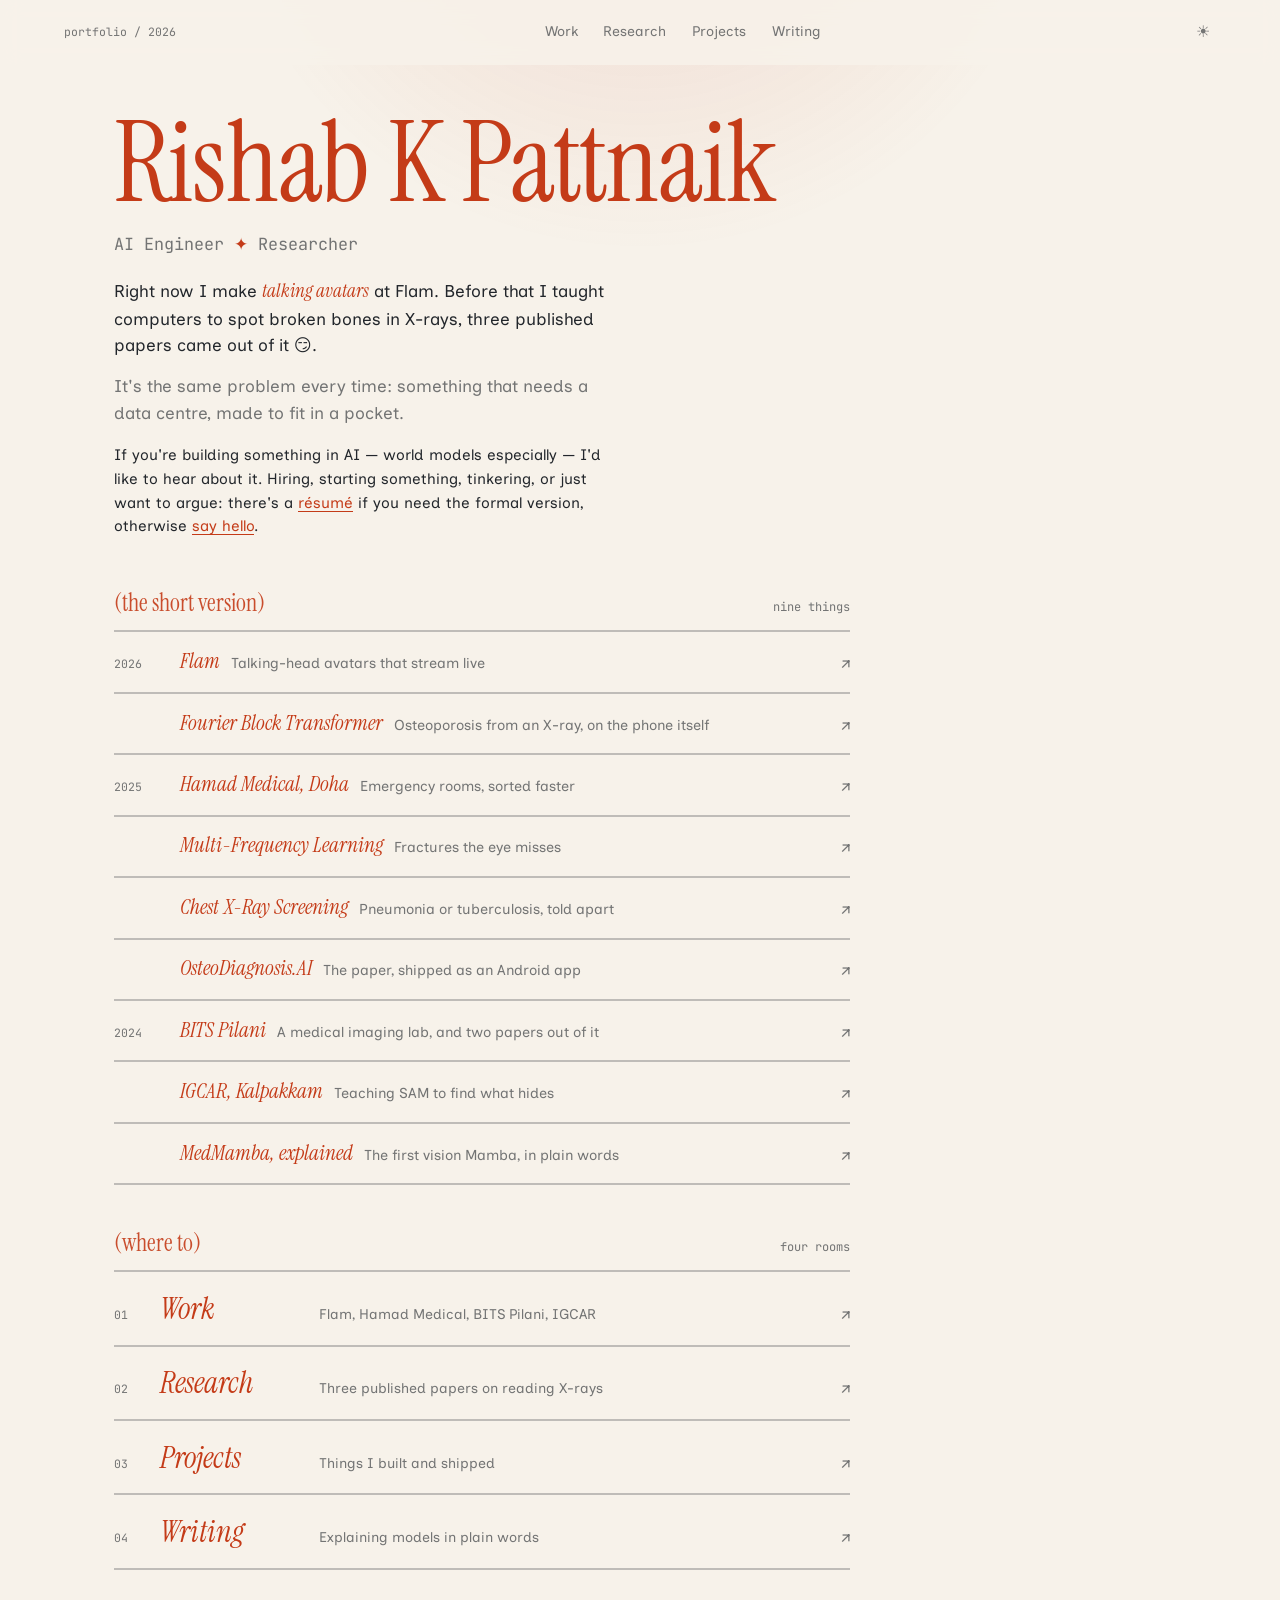
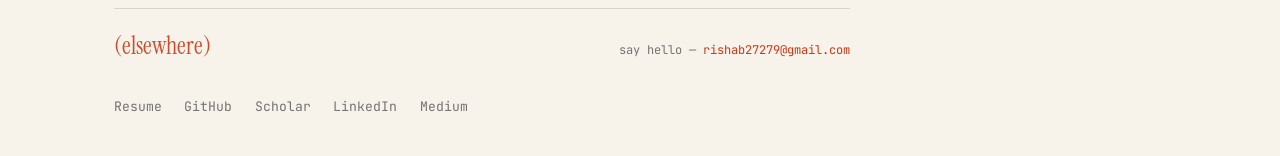
==== commit 8b565a63: "updated blueprint for the portfolio" ====
--- a/index.html
+++ b/index.html
@@ -4,10 +4,10 @@
 <meta charset="UTF-8">
 <meta name="viewport" content="width=device-width, initial-scale=1">
 <title>Rishab K Pattnaik — AI Engineer &amp; Researcher</title>
-<meta name="description" content="I build AI that runs on real devices. Talking avatars at Flam; three published papers on reading medical X-rays.">
+<meta name="description" content="On-device AI and medical imaging. Talking avatars at Flam; three published papers on reading X-rays, small enough to run on a phone.">
 <link rel="preconnect" href="https://fonts.googleapis.com">
 <link rel="preconnect" href="https://fonts.gstatic.com" crossorigin>
-<link href="https://fonts.googleapis.com/css2?family=Instrument+Serif:ital@0;1&family=Inclusive+Sans:ital@0;1&family=JetBrains+Mono:wght@400;500&display=swap" rel="stylesheet">
+<link href="https://fonts.googleapis.com/css2?family=Instrument+Serif:ital@0;1&amp;family=Inclusive+Sans:ital@0;1&amp;family=JetBrains+Mono:wght@400;500&amp;display=swap" rel="stylesheet">
 <link rel="stylesheet" href="styles.css">
 <script>
   // set theme before first paint so there is no flash
@@ -18,491 +18,271 @@
   })();
 </script>
 </head>
-<body>
-
-<a class="skip" href="#work">Skip to content</a>
-
-<header class="bar">
-  <a class="wordmark" href="#top">Rishab</a>
-  <nav class="bar-nav" id="menu">
-    <a href="#work">Work</a>
-    <a href="#research">Research</a>
-    <a href="#projects">Projects</a>
-    <a href="#contact">Contact</a>
-  </nav>
-  <div class="bar-right">
-    <button id="theme" class="icon-btn" aria-label="Switch theme"><span class="ico-sun">☀</span><span class="ico-moon">☾</span></button>
-    <button id="burger" class="chip" aria-expanded="false" aria-controls="menu">Menu</button>
-  </div>
-</header>
-
-<main id="top">
-
-  <!-- ── HERO ── -->
-  <section class="hero">
-    <div class="hero-art" aria-hidden="true"><svg xmlns="http://www.w3.org/2000/svg" viewBox="0 0 340 700" fill="none" stroke="currentColor" stroke-linecap="round" aria-hidden="true">
-<path d="M10,26 L17,26" stroke-width="0.5" opacity="0.45"/>
-<path d="M10,35.7 L13.5,35.7" stroke-width="0.5" opacity="0.22"/>
-<path d="M10,45.4 L13.5,45.4" stroke-width="0.5" opacity="0.22"/>
-<path d="M10,55.1 L13.5,55.1" stroke-width="0.5" opacity="0.22"/>
-<path d="M10,64.8 L13.5,64.8" stroke-width="0.5" opacity="0.22"/>
-<path d="M10,74.5 L17,74.5" stroke-width="0.5" opacity="0.45"/>
-<path d="M10,84.2 L13.5,84.2" stroke-width="0.5" opacity="0.22"/>
-<path d="M10,93.9 L13.5,93.9" stroke-width="0.5" opacity="0.22"/>
-<path d="M10,103.6 L13.5,103.6" stroke-width="0.5" opacity="0.22"/>
-<path d="M10,113.3 L13.5,113.3" stroke-width="0.5" opacity="0.22"/>
-<path d="M10,123 L17,123" stroke-width="0.5" opacity="0.45"/>
-<path d="M10,132.7 L13.5,132.7" stroke-width="0.5" opacity="0.22"/>
-<path d="M10,142.4 L13.5,142.4" stroke-width="0.5" opacity="0.22"/>
-<path d="M10,152.1 L13.5,152.1" stroke-width="0.5" opacity="0.22"/>
-<path d="M10,161.8 L13.5,161.8" stroke-width="0.5" opacity="0.22"/>
-<path d="M10,171.5 L17,171.5" stroke-width="0.5" opacity="0.45"/>
-<path d="M10,181.2 L13.5,181.2" stroke-width="0.5" opacity="0.22"/>
-<path d="M10,190.9 L13.5,190.9" stroke-width="0.5" opacity="0.22"/>
-<path d="M10,200.6 L13.5,200.6" stroke-width="0.5" opacity="0.22"/>
-<path d="M10,210.3 L13.5,210.3" stroke-width="0.5" opacity="0.22"/>
-<path d="M10,220 L17,220" stroke-width="0.5" opacity="0.45"/>
-<path d="M10,229.7 L13.5,229.7" stroke-width="0.5" opacity="0.22"/>
-<path d="M10,239.4 L13.5,239.4" stroke-width="0.5" opacity="0.22"/>
-<path d="M10,249.1 L13.5,249.1" stroke-width="0.5" opacity="0.22"/>
-<path d="M10,258.8 L13.5,258.8" stroke-width="0.5" opacity="0.22"/>
-<path d="M10,268.5 L17,268.5" stroke-width="0.5" opacity="0.45"/>
-<path d="M10,278.2 L13.5,278.2" stroke-width="0.5" opacity="0.22"/>
-<path d="M10,287.9 L13.5,287.9" stroke-width="0.5" opacity="0.22"/>
-<path d="M10,297.6 L13.5,297.6" stroke-width="0.5" opacity="0.22"/>
-<path d="M10,307.3 L13.5,307.3" stroke-width="0.5" opacity="0.22"/>
-<path d="M10,317 L17,317" stroke-width="0.5" opacity="0.45"/>
-<path d="M10,326.7 L13.5,326.7" stroke-width="0.5" opacity="0.22"/>
-<path d="M10,336.4 L13.5,336.4" stroke-width="0.5" opacity="0.22"/>
-<path d="M10,346.1 L13.5,346.1" stroke-width="0.5" opacity="0.22"/>
-<path d="M10,355.8 L13.5,355.8" stroke-width="0.5" opacity="0.22"/>
-<path d="M10,365.5 L17,365.5" stroke-width="0.5" opacity="0.45"/>
-<path d="M10,375.2 L13.5,375.2" stroke-width="0.5" opacity="0.22"/>
-<path d="M10,384.9 L13.5,384.9" stroke-width="0.5" opacity="0.22"/>
-<path d="M10,394.6 L13.5,394.6" stroke-width="0.5" opacity="0.22"/>
-<path d="M10,404.3 L13.5,404.3" stroke-width="0.5" opacity="0.22"/>
-<path d="M10,414 L17,414" stroke-width="0.5" opacity="0.45"/>
-<path d="M10,423.7 L13.5,423.7" stroke-width="0.5" opacity="0.22"/>
-<path d="M10,433.4 L13.5,433.4" stroke-width="0.5" opacity="0.22"/>
-<path d="M10,443.1 L13.5,443.1" stroke-width="0.5" opacity="0.22"/>
-<path d="M10,452.8 L13.5,452.8" stroke-width="0.5" opacity="0.22"/>
-<path d="M10,462.5 L17,462.5" stroke-width="0.5" opacity="0.45"/>
-<path d="M10,472.2 L13.5,472.2" stroke-width="0.5" opacity="0.22"/>
-<path d="M10,481.9 L13.5,481.9" stroke-width="0.5" opacity="0.22"/>
-<path d="M10,491.6 L13.5,491.6" stroke-width="0.5" opacity="0.22"/>
-<path d="M10,501.3 L13.5,501.3" stroke-width="0.5" opacity="0.22"/>
-<path d="M10,511 L17,511" stroke-width="0.5" opacity="0.45"/>
-<path d="M10,520.7 L13.5,520.7" stroke-width="0.5" opacity="0.22"/>
-<path d="M10,530.4 L13.5,530.4" stroke-width="0.5" opacity="0.22"/>
-<path d="M10,540.1 L13.5,540.1" stroke-width="0.5" opacity="0.22"/>
-<path d="M10,549.8 L13.5,549.8" stroke-width="0.5" opacity="0.22"/>
-<path d="M10,559.5 L17,559.5" stroke-width="0.5" opacity="0.45"/>
-<path d="M10,569.2 L13.5,569.2" stroke-width="0.5" opacity="0.22"/>
-<path d="M10,578.9 L13.5,578.9" stroke-width="0.5" opacity="0.22"/>
-<path d="M10,588.6 L13.5,588.6" stroke-width="0.5" opacity="0.22"/>
-<path d="M10,598.3 L13.5,598.3" stroke-width="0.5" opacity="0.22"/>
-<path d="M10,608 L17,608" stroke-width="0.5" opacity="0.45"/>
-<path d="M10,617.7 L13.5,617.7" stroke-width="0.5" opacity="0.22"/>
-<path d="M10,627.4 L13.5,627.4" stroke-width="0.5" opacity="0.22"/>
-<path d="M10,637.1 L13.5,637.1" stroke-width="0.5" opacity="0.22"/>
-<path d="M10,646.8 L13.5,646.8" stroke-width="0.5" opacity="0.22"/>
-<path d="M10,656.5 L17,656.5" stroke-width="0.5" opacity="0.45"/>
-<path d="M10,666.2 L13.5,666.2" stroke-width="0.5" opacity="0.22"/>
-<path d="M10,675.9 L13.5,675.9" stroke-width="0.5" opacity="0.22"/>
-<path d="M10,26 L10,678" stroke-width="0.5" opacity="0.3"/>
-<text x="34" y="40" font-size="6" opacity="0.85" text-anchor="start" font-family="ui-monospace,monospace" stroke="none" fill="currentColor" letter-spacing="0.4">RAW  SCANLINE</text>
-<text x="34" y="49" font-size="4.8" opacity="0.45" text-anchor="start" font-family="ui-monospace,monospace" stroke="none" fill="currentColor" letter-spacing="0.4">x[n]  ·  1024 px</text>
-<path d="M34,56 L34,136" stroke-width="0.4" opacity="0.14" stroke-dasharray="1.5 3"/>
-<path d="M67.25,56 L67.25,136" stroke-width="0.4" opacity="0.14" stroke-dasharray="1.5 3"/>
-<path d="M100.5,56 L100.5,136" stroke-width="0.4" opacity="0.14" stroke-dasharray="1.5 3"/>
-<path d="M133.75,56 L133.75,136" stroke-width="0.4" opacity="0.14" stroke-dasharray="1.5 3"/>
-<path d="M167,56 L167,136" stroke-width="0.4" opacity="0.14" stroke-dasharray="1.5 3"/>
-<path d="M200.25,56 L200.25,136" stroke-width="0.4" opacity="0.14" stroke-dasharray="1.5 3"/>
-<path d="M233.5,56 L233.5,136" stroke-width="0.4" opacity="0.14" stroke-dasharray="1.5 3"/>
-<path d="M266.75,56 L266.75,136" stroke-width="0.4" opacity="0.14" stroke-dasharray="1.5 3"/>
-<path d="M300,56 L300,136" stroke-width="0.4" opacity="0.14" stroke-dasharray="1.5 3"/>
-<path d="M34,96 L300,96" stroke-width="0.45" opacity="0.3" stroke-dasharray="2 3"/>
-<path d="M34,91.24 L35.79,88.62 L37.57,86.85 L39.36,86.15 L41.14,86.44 L42.93,87.41 L44.71,88.57 L46.5,89.44 L48.28,89.66 L50.07,89.15 L51.85,88.09 L53.64,86.86 L55.42,85.87 L57.21,85.43 L58.99,85.6 L60.78,86.15 L62.56,86.64 L64.35,86.59 L66.13,85.63 L67.92,83.69 L69.7,81.05 L71.49,78.3 L73.28,76.19 L75.06,75.38 L76.85,76.29 L78.63,78.9 L80.42,82.83 L82.2,87.39 L83.99,91.87 L85.77,95.7 L87.56,98.65 L89.34,100.85 L91.13,102.76 L92.91,104.88 L94.7,107.61 L96.48,111.01 L98.27,114.78 L100.05,118.26 L101.84,120.73 L103.62,121.55 L105.41,120.48 L107.19,117.74 L108.98,113.99 L110.77,110.17 L112.55,107.19 L114.34,105.7 L116.12,105.86 L117.91,107.36 L119.69,109.49 L121.48,111.45 L123.26,112.55 L125.05,112.49 L126.83,111.43 L128.62,109.87 L130.4,108.48 L132.19,107.82 L133.97,108.07 L135.76,108.97 L137.54,109.83 L139.33,109.78 L141.11,108.02 L142.9,104.15 L144.68,98.29 L146.47,91.1 L148.26,83.61 L150.04,76.93 L151.83,71.91 L153.61,68.96 L155.4,67.9 L157.18,68.14 L158.97,68.88 L160.75,69.4 L162.54,69.33 L164.32,68.78 L166.11,68.26 L167.89,68.47 L169.68,70.04 L171.46,73.24 L173.25,77.81 L175.03,83.07 L176.82,88.02 L178.6,91.69 L180.39,93.42 L182.17,93.09 L183.96,91.15 L185.74,88.46 L187.53,86.07 L189.32,84.85 L191.1,85.28 L192.89,87.3 L194.67,90.39 L196.46,93.81 L198.24,96.83 L200.03,99.04 L201.81,100.47 L203.6,101.54 L205.38,102.93 L207.17,105.29 L208.95,108.95 L210.74,113.8 L212.52,119.24 L214.31,124.36 L216.09,128.17 L217.88,129.95 L219.66,129.41 L221.45,126.81 L223.23,122.82 L225.02,118.37 L226.81,114.29 L228.59,111.12 L230.38,108.96 L232.16,107.52 L233.95,106.22 L235.73,104.52 L237.52,102.08 L239.3,98.92 L241.09,95.46 L242.87,92.34 L244.66,90.2 L246.44,89.48 L248.23,90.22 L250.01,92.04 L251.8,94.25 L253.58,96.04 L255.37,96.73 L257.15,95.99 L258.94,93.86 L260.72,90.81 L262.51,87.47 L264.3,84.52 L266.08,82.38 L267.87,81.21 L269.65,80.79 L271.44,80.73 L273.22,80.58 L275.01,80.06 L276.79,79.12 L278.58,78.04 L280.36,77.26 L282.15,77.28 L283.93,78.45 L285.72,80.86 L287.5,84.28 L289.29,88.24 L291.07,92.12 L292.86,95.39 L294.64,97.7 L296.43,98.99 L298.21,99.47 L300,99.5" stroke-width="0.85" opacity="0.95"/>
-<path d="M308,58 L308,134" stroke-width="0.5" opacity="0.5"/>
-<path d="M306.4,60.4 L308,58 L309.6,60.4" stroke-width="0.5" opacity="0.5"/>
-<path d="M306.4,131.6 L308,134 L309.6,131.6" stroke-width="0.5" opacity="0.5"/>
-<text x="311" y="97.8" font-size="4.6" opacity="0.5" text-anchor="start" font-family="ui-monospace,monospace" stroke="none" fill="currentColor" letter-spacing="0.4">2A</text>
-<path d="M40,148 L34,154 L34,166 L40,172" stroke-width="0.6" opacity="0.5"/>
-<text x="45" y="164" font-size="5.4" opacity="0.8" text-anchor="start" font-family="ui-monospace,monospace" stroke="none" fill="currentColor" letter-spacing="0.4">2D DWT  ·  db4</text>
-<path d="M108,160 L300,160" stroke-width="0.5" opacity="0.25" stroke-dasharray="2 3"/>
-<text x="34" y="201" font-size="6.6" opacity="0.9" text-anchor="start" font-family="ui-monospace,monospace" stroke="none" fill="currentColor" letter-spacing="0.4">LL</text>
-<text x="51" y="201" font-size="4.6" opacity="0.42" text-anchor="start" font-family="ui-monospace,monospace" stroke="none" fill="currentColor" letter-spacing="0.4">/ approximation</text>
-<path d="M34,236 L300,236" stroke-width="0.4" opacity="0.22" stroke-dasharray="2 3"/>
-<path d="M34,236 L35.79,235.98 L37.57,235.92 L39.36,235.82 L41.14,235.67 L42.93,235.49 L44.71,235.27 L46.5,235.01 L48.28,234.72 L50.07,234.39 L51.85,234.02 L53.64,233.62 L55.42,233.2 L57.21,232.74 L58.99,232.25 L60.78,231.75 L62.56,231.22 L64.35,230.67 L66.13,230.1 L67.92,229.51 L69.7,228.92 L71.49,228.31 L73.28,227.7 L75.06,227.08 L76.85,226.46 L78.63,225.85 L80.42,225.23 L82.2,224.63 L83.99,224.03 L85.77,223.45 L87.56,222.88 L89.34,222.33 L91.13,221.8 L92.91,221.29 L94.7,220.81 L96.48,220.36 L98.27,219.94 L100.05,219.55 L101.84,219.2 L103.62,218.88 L105.41,218.6 L107.19,218.36 L108.98,218.16 L110.77,218.01 L112.55,217.9 L114.34,217.84 L116.12,217.83 L117.91,217.86 L119.69,217.94 L121.48,218.06 L123.26,218.24 L125.05,218.46 L126.83,218.74 L128.62,219.06 L130.4,219.43 L132.19,219.84 L133.97,220.3 L135.76,220.81 L137.54,221.36 L139.33,221.95 L141.11,222.59 L142.9,223.26 L144.68,223.97 L146.47,224.71 L148.26,225.49 L150.04,226.3 L151.83,227.13 L153.61,228 L155.4,228.88 L157.18,229.79 L158.97,230.72 L160.75,231.66 L162.54,232.61 L164.32,233.57 L166.11,234.54 L167.89,235.51 L169.68,236.49 L171.46,237.46 L173.25,238.42 L175.03,239.38 L176.82,240.33 L178.6,241.26 L180.39,242.17 L182.17,243.07 L183.96,243.94 L185.74,244.79 L187.53,245.61 L189.32,246.4 L191.1,247.16 L192.89,247.89 L194.67,248.57 L196.46,249.22 L198.24,249.84 L200.03,250.4 L201.81,250.93 L203.6,251.41 L205.38,251.85 L207.17,252.24 L208.95,252.58 L210.74,252.87 L212.52,253.12 L214.31,253.32 L216.09,253.47 L217.88,253.57 L219.66,253.63 L221.45,253.63 L223.23,253.59 L225.02,253.51 L226.81,253.38 L228.59,253.2 L230.38,252.99 L232.16,252.73 L233.95,252.44 L235.73,252.1 L237.52,251.74 L239.3,251.33 L241.09,250.9 L242.87,250.44 L244.66,249.95 L246.44,249.44 L248.23,248.91 L250.01,248.35 L251.8,247.79 L253.58,247.2 L255.37,246.61 L257.15,246.01 L258.94,245.41 L260.72,244.8 L262.51,244.2 L264.3,243.59 L266.08,243 L267.87,242.41 L269.65,241.83 L271.44,241.27 L273.22,240.73 L275.01,240.2 L276.79,239.7 L278.58,239.22 L280.36,238.77 L282.15,238.34 L283.93,237.95 L285.72,237.59 L287.5,237.26 L289.29,236.96 L291.07,236.71 L292.86,236.49 L294.64,236.31 L296.43,236.16 L298.21,236.06 L300,236" stroke-width="0.75" opacity="0.85"/>
-<path d="M41,206 L34,206 L34,212" stroke-width="0.5" opacity="0.3"/>
-<path d="M41,266 L34,266 L34,260" stroke-width="0.5" opacity="0.3"/>
-<path d="M293,206 L300,206 L300,212" stroke-width="0.5" opacity="0.3"/>
-<path d="M293,266 L300,266 L300,260" stroke-width="0.5" opacity="0.3"/>
-<text x="34" y="279.5" font-size="6.6" opacity="0.9" text-anchor="start" font-family="ui-monospace,monospace" stroke="none" fill="currentColor" letter-spacing="0.4">LH</text>
-<text x="51" y="279.5" font-size="4.6" opacity="0.42" text-anchor="start" font-family="ui-monospace,monospace" stroke="none" fill="currentColor" letter-spacing="0.4">/ horizontal</text>
-<path d="M34,312 L300,312" stroke-width="0.4" opacity="0.22" stroke-dasharray="2 3"/>
-<path d="M34,312 L35.79,312 L37.57,311.99 L39.36,311.98 L41.14,311.96 L42.93,311.91 L44.71,311.86 L46.5,311.78 L48.28,311.69 L50.07,311.58 L51.85,311.46 L53.64,311.33 L55.42,311.19 L57.21,311.06 L58.99,310.93 L60.78,310.82 L62.56,310.74 L64.35,310.68 L66.13,310.67 L67.92,310.71 L69.7,310.79 L71.49,310.94 L73.28,311.15 L75.06,311.42 L76.85,311.75 L78.63,312.15 L80.42,312.61 L82.2,313.11 L83.99,313.67 L85.77,314.25 L87.56,314.85 L89.34,315.47 L91.13,316.07 L92.91,316.65 L94.7,317.19 L96.48,317.67 L98.27,318.08 L100.05,318.39 L101.84,318.61 L103.62,318.7 L105.41,318.67 L107.19,318.51 L108.98,318.2 L110.77,317.75 L112.55,317.16 L114.34,316.43 L116.12,315.56 L117.91,314.59 L119.69,313.5 L121.48,312.33 L123.26,311.1 L125.05,309.82 L126.83,308.52 L128.62,307.22 L130.4,305.96 L132.19,304.76 L133.97,303.64 L135.76,302.63 L137.54,301.75 L139.33,301.03 L141.11,300.49 L142.9,300.13 L144.68,299.97 L146.47,300.02 L148.26,300.27 L150.04,300.74 L151.83,301.41 L153.61,302.28 L155.4,303.32 L157.18,304.53 L158.97,305.87 L160.75,307.34 L162.54,308.89 L164.32,310.5 L166.11,312.15 L167.89,313.79 L169.68,315.4 L171.46,316.95 L173.25,318.4 L175.03,319.74 L176.82,320.94 L178.6,321.97 L180.39,322.82 L182.17,323.47 L183.96,323.92 L185.74,324.15 L187.53,324.17 L189.32,323.99 L191.1,323.6 L192.89,323.03 L194.67,322.28 L196.46,321.37 L198.24,320.33 L200.03,319.18 L201.81,317.95 L203.6,316.66 L205.38,315.33 L207.17,314 L208.95,312.7 L210.74,311.44 L212.52,310.24 L214.31,309.14 L216.09,308.14 L217.88,307.27 L219.66,306.53 L221.45,305.93 L223.23,305.48 L225.02,305.17 L226.81,305.01 L228.59,304.99 L230.38,305.1 L232.16,305.33 L233.95,305.67 L235.73,306.1 L237.52,306.61 L239.3,307.18 L241.09,307.79 L242.87,308.42 L244.66,309.07 L246.44,309.7 L248.23,310.32 L250.01,310.9 L251.8,311.44 L253.58,311.92 L255.37,312.34 L257.15,312.7 L258.94,312.99 L260.72,313.21 L262.51,313.37 L264.3,313.46 L266.08,313.5 L267.87,313.49 L269.65,313.43 L271.44,313.34 L273.22,313.23 L275.01,313.09 L276.79,312.95 L278.58,312.8 L280.36,312.65 L282.15,312.51 L283.93,312.39 L285.72,312.28 L287.5,312.19 L289.29,312.12 L291.07,312.07 L292.86,312.03 L294.64,312.01 L296.43,312 L298.21,312 L300,312" stroke-width="0.75" opacity="0.75"/>
-<path d="M41,284.5 L34,284.5 L34,290.5" stroke-width="0.5" opacity="0.3"/>
-<path d="M41,339.5 L34,339.5 L34,333.5" stroke-width="0.5" opacity="0.3"/>
-<path d="M293,284.5 L300,284.5 L300,290.5" stroke-width="0.5" opacity="0.3"/>
-<path d="M293,339.5 L300,339.5 L300,333.5" stroke-width="0.5" opacity="0.3"/>
-<text x="34" y="358" font-size="6.6" opacity="0.9" text-anchor="start" font-family="ui-monospace,monospace" stroke="none" fill="currentColor" letter-spacing="0.4">HL</text>
-<text x="51" y="358" font-size="4.6" opacity="0.42" text-anchor="start" font-family="ui-monospace,monospace" stroke="none" fill="currentColor" letter-spacing="0.4">/ vertical</text>
-<path d="M34,388 L300,388" stroke-width="0.4" opacity="0.22" stroke-dasharray="2 3"/>
-<path d="M34,388 L35.79,388 L37.57,387.99 L39.36,387.97 L41.14,387.94 L42.93,387.9 L44.71,387.87 L46.5,387.85 L48.28,387.84 L50.07,387.86 L51.85,387.91 L53.64,388 L55.42,388.13 L57.21,388.29 L58.99,388.48 L60.78,388.68 L62.56,388.89 L64.35,389.07 L66.13,389.21 L67.92,389.29 L69.7,389.28 L71.49,389.18 L73.28,388.98 L75.06,388.67 L76.85,388.26 L78.63,387.77 L80.42,387.21 L82.2,386.62 L83.99,386.04 L85.77,385.51 L87.56,385.06 L89.34,384.75 L91.13,384.6 L92.91,384.64 L94.7,384.9 L96.48,385.37 L98.27,386.04 L100.05,386.89 L101.84,387.88 L103.62,388.97 L105.41,390.08 L107.19,391.16 L108.98,392.14 L110.77,392.95 L112.55,393.53 L114.34,393.82 L116.12,393.81 L117.91,393.45 L119.69,392.77 L121.48,391.78 L123.26,390.53 L125.05,389.07 L126.83,387.48 L128.62,385.86 L130.4,384.28 L132.19,382.85 L133.97,381.65 L135.76,380.76 L137.54,380.25 L139.33,380.15 L141.11,380.48 L142.9,381.24 L144.68,382.38 L146.47,383.87 L148.26,385.61 L150.04,387.51 L151.83,389.48 L153.61,391.39 L155.4,393.15 L157.18,394.64 L158.97,395.79 L160.75,396.52 L162.54,396.8 L164.32,396.59 L166.11,395.92 L167.89,394.82 L169.68,393.35 L171.46,391.59 L173.25,389.65 L175.03,387.63 L176.82,385.65 L178.6,383.81 L180.39,382.22 L182.17,380.96 L183.96,380.1 L185.74,379.69 L187.53,379.72 L189.32,380.21 L191.1,381.1 L192.89,382.34 L194.67,383.85 L196.46,385.54 L198.24,387.32 L200.03,389.07 L201.81,390.71 L203.6,392.14 L205.38,393.29 L207.17,394.12 L208.95,394.58 L210.74,394.66 L212.52,394.39 L214.31,393.78 L216.09,392.89 L217.88,391.79 L219.66,390.55 L221.45,389.24 L223.23,387.94 L225.02,386.73 L226.81,385.67 L228.59,384.81 L230.38,384.18 L232.16,383.81 L233.95,383.7 L235.73,383.83 L237.52,384.18 L239.3,384.7 L241.09,385.36 L242.87,386.1 L244.66,386.88 L246.44,387.63 L248.23,388.32 L250.01,388.92 L251.8,389.39 L253.58,389.73 L255.37,389.92 L257.15,389.98 L258.94,389.91 L260.72,389.74 L262.51,389.5 L264.3,389.2 L266.08,388.88 L267.87,388.56 L269.65,388.27 L271.44,388.02 L273.22,387.82 L275.01,387.68 L276.79,387.6 L278.58,387.57 L280.36,387.58 L282.15,387.62 L283.93,387.69 L285.72,387.76 L287.5,387.83 L289.29,387.89 L291.07,387.94 L292.86,387.98 L294.64,387.99 L296.43,388 L298.21,388 L300,388" stroke-width="0.75" opacity="0.6499999999999999"/>
-<path d="M41,363 L34,363 L34,369" stroke-width="0.5" opacity="0.3"/>
-<path d="M41,413 L34,413 L34,407" stroke-width="0.5" opacity="0.3"/>
-<path d="M293,363 L300,363 L300,369" stroke-width="0.5" opacity="0.3"/>
-<path d="M293,413 L300,413 L300,407" stroke-width="0.5" opacity="0.3"/>
-<text x="34" y="436.5" font-size="6.6" opacity="0.9" text-anchor="start" font-family="ui-monospace,monospace" stroke="none" fill="currentColor" letter-spacing="0.4">HH</text>
-<text x="51" y="436.5" font-size="4.6" opacity="0.42" text-anchor="start" font-family="ui-monospace,monospace" stroke="none" fill="currentColor" letter-spacing="0.4">/ diagonal</text>
-<path d="M34,464 L300,464" stroke-width="0.4" opacity="0.22" stroke-dasharray="2 3"/>
-<path d="M34,464 L35.79,464 L37.57,464 L39.36,464 L41.14,464 L42.93,464 L44.71,464.01 L46.5,464.01 L48.28,464.03 L50.07,464.04 L51.85,464.04 L53.64,464.04 L55.42,464.01 L57.21,463.97 L58.99,463.92 L60.78,463.85 L62.56,463.8 L64.35,463.77 L66.13,463.79 L67.92,463.86 L69.7,463.99 L71.49,464.16 L73.28,464.35 L75.06,464.52 L76.85,464.63 L78.63,464.64 L80.42,464.52 L82.2,464.27 L83.99,463.91 L85.77,463.49 L87.56,463.09 L89.34,462.79 L91.13,462.67 L92.91,462.77 L94.7,463.13 L96.48,463.7 L98.27,464.41 L100.05,465.15 L101.84,465.78 L103.62,466.17 L105.41,466.21 L107.19,465.86 L108.98,465.13 L110.77,464.12 L112.55,462.99 L114.34,461.92 L116.12,461.12 L117.91,460.75 L119.69,460.93 L121.48,461.65 L123.26,462.85 L125.05,464.33 L126.83,465.86 L128.62,467.18 L130.4,468.02 L132.19,468.22 L133.97,467.71 L135.76,466.53 L137.54,464.86 L139.33,462.96 L141.11,461.16 L142.9,459.77 L144.68,459.04 L146.47,459.13 L148.26,460.05 L150.04,461.66 L151.83,463.71 L153.61,465.86 L155.4,467.73 L157.18,469.02 L158.97,469.48 L160.75,469.02 L162.54,467.72 L164.32,465.8 L166.11,463.56 L167.89,461.39 L169.68,459.67 L171.46,458.66 L173.25,458.55 L175.03,459.35 L176.82,460.9 L178.6,462.95 L180.39,465.13 L182.17,467.08 L183.96,468.48 L185.74,469.11 L187.53,468.88 L189.32,467.85 L191.1,466.23 L192.89,464.3 L194.67,462.4 L196.46,460.84 L198.24,459.86 L200.03,459.61 L201.81,460.09 L203.6,461.17 L205.38,462.66 L207.17,464.28 L208.95,465.75 L210.74,466.83 L212.52,467.39 L214.31,467.35 L216.09,466.78 L217.88,465.8 L219.66,464.61 L221.45,463.42 L223.23,462.44 L225.02,461.8 L226.81,461.58 L228.59,461.77 L230.38,462.3 L232.16,463.05 L233.95,463.86 L235.73,464.6 L237.52,465.15 L239.3,465.44 L241.09,465.46 L242.87,465.24 L244.66,464.86 L246.44,464.39 L248.23,463.93 L250.01,463.57 L251.8,463.33 L253.58,463.25 L255.37,463.3 L257.15,463.46 L258.94,463.67 L260.72,463.89 L262.51,464.08 L264.3,464.22 L266.08,464.28 L267.87,464.28 L269.65,464.23 L271.44,464.16 L273.22,464.08 L275.01,464.01 L276.79,463.96 L278.58,463.94 L280.36,463.94 L282.15,463.95 L283.93,463.97 L285.72,463.98 L287.5,463.99 L289.29,464 L291.07,464 L292.86,464 L294.64,464 L296.43,464 L298.21,464 L300,464" stroke-width="0.75" opacity="0.5499999999999999"/>
-<path d="M41,441.5 L34,441.5 L34,447.5" stroke-width="0.5" opacity="0.3"/>
-<path d="M41,486.5 L34,486.5 L34,480.5" stroke-width="0.5" opacity="0.3"/>
-<path d="M293,441.5 L300,441.5 L300,447.5" stroke-width="0.5" opacity="0.3"/>
-<path d="M293,486.5 L300,486.5 L300,480.5" stroke-width="0.5" opacity="0.3"/>
-<circle cx="214.88" cy="464" r="17" stroke-width="0.6" opacity="0.55" fill="none"/>
-<circle cx="214.88" cy="464" r="17.9" stroke-width="0.4" opacity="0.22" fill="none"/>
-<path d="M227.38,451.5 L248.88,430" stroke-width="0.5" opacity="0.45"/>
-<path d="M248.88,430 L266.88,430" stroke-width="0.5" opacity="0.45"/>
-<text x="250.88" y="427" font-size="4.8" opacity="0.6" text-anchor="start" font-family="ui-monospace,monospace" stroke="none" fill="currentColor" letter-spacing="0.4">σ = 0.041</text>
-<path d="M197.88,464 L231.88,464" stroke-width="0.4" opacity="0.3"/>
-<path d="M214.88,447 L214.88,481" stroke-width="0.4" opacity="0.3"/>
-<text x="34" y="550" font-size="6" opacity="0.85" text-anchor="start" font-family="ui-monospace,monospace" stroke="none" fill="currentColor" letter-spacing="0.4">FUSED  FEATURE  MAP</text>
-<path d="M34,596 L300,596" stroke-width="0.55" opacity="0.4"/>
-<path d="M34.7,596 L34.7,596 L39.63,596 L39.63,596" stroke-width="0.5" opacity="0.28"/>
-<path d="M41.03,596 L41.03,589.25 L45.97,589.25 L45.97,596" stroke-width="0.5" opacity="0.35465234264955986"/>
-<path d="M47.37,596 L47.37,582.88 L52.3,582.88 L52.3,596" stroke-width="0.5" opacity="0.4250416294483286"/>
-<path d="M53.7,596 L53.7,577.14 L58.63,577.14 L58.63,596" stroke-width="0.5" opacity="0.4884353498361604"/>
-<path d="M60.03,596 L60.03,572.25 L64.97,572.25 L64.97,596" stroke-width="0.5" opacity="0.5424729179981024"/>
-<path d="M66.37,596 L66.37,568.38 L71.3,568.38 L71.3,596" stroke-width="0.5" opacity="0.585271559677004"/>
-<path d="M72.7,596 L72.7,565.64 L77.63,565.64 L77.63,596" stroke-width="0.5" opacity="0.6155060522222395"/>
-<path d="M79.03,596 L79.03,564.11 L83.97,564.11 L83.97,596" stroke-width="0.5" opacity="0.6324586596307891"/>
-<path d="M85.37,596 L85.37,563.79 L90.3,563.79 L90.3,596" stroke-width="0.5" opacity="0.6360372452476823"/>
-<path d="M91.7,596 L91.7,564.63 L96.63,564.63 L96.63,596" stroke-width="0.5" opacity="0.6267612657226767"/>
-<path d="M98.03,596 L98.03,566.53 L102.97,566.53 L102.97,596" stroke-width="0.5" opacity="0.6057170566642229"/>
-<path d="M104.37,596 L104.37,569.36 L109.3,569.36 L109.3,596" stroke-width="0.5" opacity="0.5744854213529011"/>
-<path d="M110.7,596 L110.7,572.92 L115.63,572.92 L115.63,596" stroke-width="0.5" opacity="0.5350459442668576"/>
-<path d="M117.03,596 L117.03,577.03 L121.97,577.03 L121.97,596" stroke-width="0.5" opacity="0.4896635981459012"/>
-<path d="M123.37,596 L123.37,581.45 L128.3,581.45 L128.3,596" stroke-width="0.5" opacity="0.4407640395000289"/>
-<path d="M129.7,596 L129.7,585.97 L134.63,585.97 L134.63,596" stroke-width="0.5" opacity="0.39080445385929097"/>
-<path d="M136.03,596 L136.03,590.38 L140.97,590.38 L140.97,596" stroke-width="0.5" opacity="0.3421468998878755"/>
-<path d="M142.37,596 L142.37,594.47 L147.3,594.47 L147.3,596" stroke-width="0.5" opacity="0.29694081288047003"/>
-<path d="M148.7,596 L148.7,593.92 L153.63,593.92 L153.63,596" stroke-width="0.5" opacity="0.3029793142897229"/>
-<path d="M155.03,596 L155.03,590.92 L159.97,590.92 L159.97,596" stroke-width="0.5" opacity="0.33617600952660076"/>
-<path d="M161.37,596 L161.37,588.61 L166.3,588.61 L166.3,596" stroke-width="0.5" opacity="0.3616668053583044"/>
-<path d="M167.7,596 L167.7,587.05 L172.63,587.05 L172.63,596" stroke-width="0.5" opacity="0.37895566786895635"/>
-<path d="M174.03,596 L174.03,586.23 L178.97,586.23 L178.97,596" stroke-width="0.5" opacity="0.38803690826640674"/>
-<path d="M180.37,596 L180.37,586.1 L185.3,586.1 L185.3,596" stroke-width="0.5" opacity="0.3893721334445682"/>
-<path d="M186.7,596 L186.7,586.6 L191.63,586.6 L191.63,596" stroke-width="0.5" opacity="0.38384224822672813"/>
-<path d="M193.03,596 L193.03,587.61 L197.97,587.61 L197.97,596" stroke-width="0.5" opacity="0.3726778374365963"/>
-<path d="M199.37,596 L199.37,589 L204.3,589 L204.3,596" stroke-width="0.5" opacity="0.3573723613058955"/>
-<path d="M205.7,596 L205.7,590.61 L210.63,590.61 L210.63,596" stroke-width="0.5" opacity="0.33958343656068046"/>
-<path d="M212.03,596 L212.03,592.29 L216.97,592.29 L216.97,596" stroke-width="0.5" opacity="0.321028007081299"/>
-<path d="M218.37,596 L218.37,593.88 L223.3,593.88 L223.3,596" stroke-width="0.5" opacity="0.3033774091951802"/>
-<path d="M224.7,596 L224.7,595.26 L229.63,595.26 L229.63,596" stroke-width="0.5" opacity="0.28815820293377004"/>
-<path d="M231.03,596 L231.03,595.7 L235.97,595.7 L235.97,596" stroke-width="0.5" opacity="0.28333581401739116"/>
-<path d="M237.37,596 L237.37,595.08 L242.3,595.08 L242.3,596" stroke-width="0.5" opacity="0.2901157369881438"/>
-<path d="M243.7,596 L243.7,594.95 L248.63,594.95 L248.63,596" stroke-width="0.5" opacity="0.2915501436013581"/>
-<path d="M250.03,596 L250.03,595.33 L254.97,595.33 L254.97,596" stroke-width="0.5" opacity="0.2873956256445519"/>
-<path d="M256.37,596 L256.37,595.8 L261.3,595.8 L261.3,596" stroke-width="0.5" opacity="0.28219596747632036"/>
-<path d="M262.7,596 L262.7,594.49 L267.63,594.49 L267.63,596" stroke-width="0.5" opacity="0.2966934780813127"/>
-<path d="M269.03,596 L269.03,592.81 L273.97,592.81 L273.97,596" stroke-width="0.5" opacity="0.315224192761069"/>
-<path d="M275.37,596 L275.37,590.88 L280.3,590.88 L280.3,596" stroke-width="0.5" opacity="0.3366308182529244"/>
-<path d="M281.7,596 L281.7,588.8 L286.63,588.8 L286.63,596" stroke-width="0.5" opacity="0.359544078164864"/>
-<path d="M288.03,596 L288.03,586.73 L292.97,586.73 L292.97,596" stroke-width="0.5" opacity="0.382466526526066"/>
-<path d="M294.37,596 L294.37,584.79 L299.3,584.79 L299.3,596" stroke-width="0.5" opacity="0.4038626338065996"/>
-<path d="M34,596 L34,599.5" stroke-width="0.5" opacity="0.35"/>
-<path d="M78.33,596 L78.33,599.5" stroke-width="0.5" opacity="0.35"/>
-<path d="M122.67,596 L122.67,599.5" stroke-width="0.5" opacity="0.35"/>
-<path d="M167,596 L167,599.5" stroke-width="0.5" opacity="0.35"/>
-<path d="M211.33,596 L211.33,599.5" stroke-width="0.5" opacity="0.35"/>
-<path d="M255.67,596 L255.67,599.5" stroke-width="0.5" opacity="0.35"/>
-<text x="34" y="610" font-size="4.4" opacity="0.4" text-anchor="start" font-family="ui-monospace,monospace" stroke="none" fill="currentColor" letter-spacing="0.4">0</text>
-<text x="300" y="610" font-size="4.4" opacity="0.4" text-anchor="end" font-family="ui-monospace,monospace" stroke="none" fill="currentColor" letter-spacing="0.4">1.0 kHz</text>
-<text x="300" y="550" font-size="5.2" opacity="0.6" text-anchor="end" font-family="ui-monospace,monospace" stroke="none" fill="currentColor" letter-spacing="0.4">acc 92.22%</text>
-</svg></div>
+<body class="is-landing">
+
+<a class="skip" href="#where">Skip to content</a>
+
+  <header class="bar">
+    <p class="bar-tag">portfolio / 2026</p>
+    <nav class="bar-nav" id="menu">
+      <a href="work/">Work</a>
+      <a href="research/">Research</a>
+      <a href="projects/">Projects</a>
+      <a href="writing/">Writing</a>
+    </nav>
+    <div class="bar-right">
+      <button id="theme" class="icon-btn" aria-label="Switch theme"><span class="ico-sun">☀</span><span class="ico-moon">☾</span></button>
+      <button id="burger" class="chip" aria-expanded="false" aria-controls="menu">Menu</button>
+    </div>
+  </header>
+
+<main class="landing">
+  <div class="landing-top">
     <h1>Rishab K Pattnaik</h1>
     <p class="role">AI Engineer <span>✦</span> Researcher</p>
     <p class="lede">
-      I build AI that runs on real devices. Right now I make talking avatars at Flam.
-      Before that I taught computers to spot broken bones in X-rays — three published
-      papers came out of it.
+      Right now I make <em>talking avatars</em> at Flam. Before that I taught
+      computers to spot broken bones in X-rays, three published papers came
+      out of it 😏.
     </p>
-    <p class="chip-row"><span class="chip solid">Bangalore ✦ open to talk</span></p>
+    <p class="thesis">
+      It's the same problem every time: something that needs a data centre, made
+      to fit in a pocket.
+    </p>
+    <p class="status">
+      If you're building something in AI — world models especially&nbsp;— I'd like to
+      hear about it. Hiring, starting something, tinkering, or just want to
+      argue: there's a
+      <a href="https://drive.google.com/file/d/1sES1LkygW-1xkXr2EneSjquyPbQdiY6V/view?usp=sharing" target="_blank" rel="noopener">résumé</a>
+      if you need the formal version, otherwise
+      <a href="mailto:rishab27279@gmail.com">say hello</a>.
+    </p>
+  </div>
+
+  <div class="landing-bottom">
+    <div class="block-head">
+      <h2>(the short version)</h2>
+      <p class="note">nine things</p>
+    </div>
+    <ol class="tl">
+      <li class="tl-row">
+        <a href="work/">
+          <span class="tl-year">2026</span>
+          <span class="tl-main">
+            <span class="tl-name">Flam</span>
+            <span class="tl-line">Talking-head avatars that stream live</span>
+          </span>
+          <span class="arw" aria-hidden="true">↗</span>
+          <span class="tl-fold"><span class="tl-fold-in">
+              <span class="tl-more">Data pipelines, generative models, and WebRTC. An AI engineering internship, ongoing.</span>
+              <span class="tl-to">→ work</span>
+          </span></span>
+        </a>
+      </li>
+      <li class="tl-row">
+        <a href="https://ieeexplore.ieee.org/abstract/document/11370760" target="_blank" rel="noopener">
+          <span class="tl-year is-rep">2026</span>
+          <span class="tl-main">
+            <span class="tl-name">Fourier Block Transformer</span>
+            <span class="tl-line">Osteoporosis from an X-ray, on the phone itself</span>
+          </span>
+          <span class="arw" aria-hidden="true">↗</span>
+          <span class="tl-fold"><span class="tl-fold-in">
+              <span class="tl-more">No cloud, no server, 88.41% accurate. Published in IEEE Sensors Letters.</span>
+              <span class="tl-to">→ ieeexplore.ieee.org</span>
+          </span></span>
+        </a>
+      </li>
+      <li class="tl-row">
+        <a href="work/">
+          <span class="tl-year">2025</span>
+          <span class="tl-main">
+            <span class="tl-name">Hamad Medical, Doha</span>
+            <span class="tl-line">Emergency rooms, sorted faster</span>
+          </span>
+          <span class="arw" aria-hidden="true">↗</span>
+          <span class="tl-fold"><span class="tl-fold-in">
+              <span class="tl-more">Triage for the ER, and kidney disease caught early. AI research intern.</span>
+              <span class="tl-to">→ work</span>
+          </span></span>
+        </a>
+      </li>
+      <li class="tl-row">
+        <a href="https://ietresearch.onlinelibrary.wiley.com/doi/10.1049/htl2.70021" target="_blank" rel="noopener">
+          <span class="tl-year is-rep">2025</span>
+          <span class="tl-main">
+            <span class="tl-name">Multi-Frequency Learning</span>
+            <span class="tl-line">Fractures the eye misses</span>
+          </span>
+          <span class="arw" aria-hidden="true">↗</span>
+          <span class="tl-fold"><span class="tl-fold-in">
+              <span class="tl-more">92.22% across 6,229 X-rays. Healthcare Technology Letters.</span>
+              <span class="tl-to">→ ietresearch.wiley.com</span>
+          </span></span>
+        </a>
+      </li>
+      <li class="tl-row">
+        <a href="https://scholar.google.com/citations?view_op=view_citation&amp;hl=en&amp;user=cvw_YK8AAAAJ&amp;sortby=pubdate&amp;citation_for_view=cvw_YK8AAAAJ:L7CI7m0gUJcC" target="_blank" rel="noopener">
+          <span class="tl-year is-rep">2025</span>
+          <span class="tl-main">
+            <span class="tl-name">Chest X-Ray Screening</span>
+            <span class="tl-line">Pneumonia or tuberculosis, told apart</span>
+          </span>
+          <span class="arw" aria-hidden="true">↗</span>
+          <span class="tl-fold"><span class="tl-fold-in">
+              <span class="tl-more">87.08% accurate. A book chapter with Elsevier.</span>
+              <span class="tl-to">→ scholar.google.com</span>
+          </span></span>
+        </a>
+      </li>
+      <li class="tl-row">
+        <a href="https://github.com/Rishab27279/OS_Detection_Binary_And_3_Class_DWT" target="_blank" rel="noopener">
+          <span class="tl-year is-rep">2025</span>
+          <span class="tl-main">
+            <span class="tl-name">OsteoDiagnosis.AI</span>
+            <span class="tl-line">The paper, shipped as an Android app</span>
+          </span>
+          <span class="arw" aria-hidden="true">↗</span>
+          <span class="tl-fold"><span class="tl-fold-in">
+              <span class="tl-more">Photograph a knee X-ray and it checks bone health on the device itself.</span>
+              <span class="tl-to">→ github.com</span>
+          </span></span>
+        </a>
+      </li>
+      <li class="tl-row">
+        <a href="work/">
+          <span class="tl-year">2024</span>
+          <span class="tl-main">
+            <span class="tl-name">BITS Pilani</span>
+            <span class="tl-line">A medical imaging lab, and two papers out of it</span>
+          </span>
+          <span class="arw" aria-hidden="true">↗</span>
+          <span class="tl-fold"><span class="tl-fold-in">
+              <span class="tl-more">Research assistant in the ECE department, working on reading X-rays.</span>
+              <span class="tl-to">→ work</span>
+          </span></span>
+        </a>
+      </li>
+      <li class="tl-row">
+        <a href="work/">
+          <span class="tl-year is-rep">2024</span>
+          <span class="tl-main">
+            <span class="tl-name">IGCAR, Kalpakkam</span>
+            <span class="tl-line">Teaching SAM to find what hides</span>
+          </span>
+          <span class="arw" aria-hidden="true">↗</span>
+          <span class="tl-fold"><span class="tl-fold-in">
+              <span class="tl-more">Meta's Segment Anything model, retrained to pick out camouflaged objects.</span>
+              <span class="tl-to">→ work</span>
+          </span></span>
+        </a>
+      </li>
+      <li class="tl-row">
+        <a href="https://ai.gopubby.com/medmamba-explained-the-first-vision-mamba-for-generalized-medical-image-classification-is-3aee20a0751a" target="_blank" rel="noopener">
+          <span class="tl-year is-rep">2024</span>
+          <span class="tl-main">
+            <span class="tl-name">MedMamba, explained</span>
+            <span class="tl-line">The first vision Mamba, in plain words</span>
+          </span>
+          <span class="arw" aria-hidden="true">↗</span>
+          <span class="tl-fold"><span class="tl-fold-in">
+              <span class="tl-more">A walkthrough of the first Mamba model built for medical images.</span>
+              <span class="tl-to">→ ai.gopubby.com</span>
+          </span></span>
+        </a>
+      </li>
+    </ol>
+    <div class="block-head">
+      <h2>(where to)</h2>
+      <p class="note">four rooms</p>
+    </div>
+    <ul class="dests" id="where">
+        <li class="dest">
+          <a href="work/">
+            <span class="dest-num">01</span>
+            <span class="dest-name">Work</span>
+            <span class="dest-desc">Flam, Hamad Medical, BITS Pilani, IGCAR</span>
+            <span class="arw" aria-hidden="true">↗</span>
+          </a>
+        </li>
+        <li class="dest">
+          <a href="research/">
+            <span class="dest-num">02</span>
+            <span class="dest-name">Research</span>
+            <span class="dest-desc">Three published papers on reading X-rays</span>
+            <span class="arw" aria-hidden="true">↗</span>
+          </a>
+        </li>
+        <li class="dest">
+          <a href="projects/">
+            <span class="dest-num">03</span>
+            <span class="dest-name">Projects</span>
+            <span class="dest-desc">Things I built and shipped</span>
+            <span class="arw" aria-hidden="true">↗</span>
+          </a>
+        </li>
+        <li class="dest">
+          <a href="writing/">
+            <span class="dest-num">04</span>
+            <span class="dest-name">Writing</span>
+            <span class="dest-desc">Explaining models in plain words</span>
+            <span class="arw" aria-hidden="true">↗</span>
+          </a>
+        </li>
+    </ul>
+    <div class="block-head thin">
+      <h2>(elsewhere)</h2>
+      <p class="note">say hello — <a href="mailto:rishab27279@gmail.com">rishab27279@gmail.com</a></p>
+    </div>
     <nav class="links" aria-label="Elsewhere">
-      <a href="https://drive.google.com/file/d/1sES1LkygW-1xkXr2EneSjquyPbQdiY6V/view?usp=sharing" target="_blank" rel="noopener">Resume</a>
-      <a href="https://github.com/Rishab27279" target="_blank" rel="noopener">GitHub</a>
-      <a href="https://scholar.google.com/citations?hl=en&amp;user=zaAs0t0AAAAJ" target="_blank" rel="noopener">Scholar</a>
-      <a href="https://www.linkedin.com/in/rishab-k-pattnaik-6a9939249/" target="_blank" rel="noopener">LinkedIn</a>
-      <a href="https://medium.com/@rishab27279" target="_blank" rel="noopener">Medium</a>
-      <a href="mailto:rishab27279@gmail.com">Email</a>
+      <a href="https://drive.google.com/file/d/1sES1LkygW-1xkXr2EneSjquyPbQdiY6V/view?usp=sharing" target="_blank" rel="noopener">Resume
+        <span class="peek" aria-hidden="true">
+          <span class="peek-mark"><svg viewBox="0 0 24 24" fill="currentColor"><path d="M14 2H6a2 2 0 0 0-2 2v16a2 2 0 0 0 2 2h12a2 2 0 0 0 2-2V8l-6-6Zm0 2.4L17.6 8H14V4.4ZM8 12.5h8V14H8v-1.5Zm0 3.5h8v1.5H8V16Zm0-7h3.5v1.5H8V9Z"/></svg></span>
+          <span class="peek-body">
+            <span class="peek-title">Resume</span>
+            <span class="peek-desc">One page, PDF. Everything below, condensed.</span>
+            <span class="peek-host">drive.google.com</span>
+          </span>
+        </span></a>
+      <a href="https://github.com/Rishab27279" target="_blank" rel="noopener">GitHub
+        <span class="peek" aria-hidden="true">
+          <span class="peek-mark"><svg viewBox="0 0 24 24" fill="currentColor"><path d="M12 .297c-6.63 0-12 5.373-12 12 0 5.303 3.438 9.8 8.205 11.385.6.113.82-.258.82-.577 0-.285-.01-1.04-.015-2.04-3.338.724-4.042-1.61-4.042-1.61C4.422 18.07 3.633 17.7 3.633 17.7c-1.087-.744.084-.729.084-.729 1.205.084 1.838 1.236 1.838 1.236 1.07 1.835 2.809 1.305 3.495.998.108-.776.417-1.305.76-1.605-2.665-.3-5.466-1.332-5.466-5.93 0-1.31.465-2.38 1.235-3.22-.135-.303-.54-1.523.105-3.176 0 0 1.005-.322 3.3 1.23.96-.267 1.98-.399 3-.405 1.02.006 2.04.138 3 .405 2.28-1.552 3.285-1.23 3.285-1.23.645 1.653.24 2.873.12 3.176.765.84 1.23 1.91 1.23 3.22 0 4.61-2.805 5.625-5.475 5.92.42.36.81 1.096.81 2.22 0 1.606-.015 2.896-.015 3.286 0 .315.21.69.825.57C20.565 22.092 24 17.592 24 12.297c0-6.627-5.373-12-12-12"/></svg></span>
+          <span class="peek-body">
+            <span class="peek-title">GitHub</span>
+            <span class="peek-desc">The code itself — models, apps, half-finished experiments.</span>
+            <span class="peek-host">github.com/Rishab27279</span>
+          </span>
+        </span></a>
+      <a href="https://scholar.google.com/citations?hl=en&amp;user=zaAs0t0AAAAJ" target="_blank" rel="noopener">Scholar
+        <span class="peek" aria-hidden="true">
+          <span class="peek-mark"><svg viewBox="0 0 24 24" fill="currentColor"><path d="M5.242 13.769 0 9.5 12 0l12 9.5-5.242 4.269C17.548 11.249 14.978 9.5 12 9.5c-2.977 0-5.548 1.748-6.758 4.269zM12 10a7 7 0 1 0 0 14 7 7 0 0 0 0-14z"/></svg></span>
+          <span class="peek-body">
+            <span class="peek-title">Scholar</span>
+            <span class="peek-desc">Three published papers on reading medical X-rays.</span>
+            <span class="peek-host">scholar.google.com</span>
+          </span>
+        </span></a>
+      <a href="https://www.linkedin.com/in/rishab-k-pattnaik-6a9939249/" target="_blank" rel="noopener">LinkedIn
+        <span class="peek" aria-hidden="true">
+          <span class="peek-mark"><svg viewBox="0 0 24 24" fill="currentColor"><path d="M20.447 20.452h-3.554v-5.569c0-1.328-.027-3.037-1.852-3.037-1.853 0-2.136 1.445-2.136 2.939v5.667H9.351V9h3.414v1.561h.046c.477-.9 1.637-1.85 3.37-1.85 3.601 0 4.267 2.37 4.267 5.455v6.286zM5.337 7.433a2.062 2.062 0 1 1 0-4.125 2.062 2.062 0 0 1 0 4.125zm1.782 13.019H3.555V9h3.564v11.452zM22.225 0H1.771C.792 0 0 .774 0 1.729v20.542C0 23.227.792 24 1.771 24h20.451C23.2 24 24 23.227 24 22.271V1.729C24 .774 23.2 0 22.225 0z"/></svg></span>
+          <span class="peek-body">
+            <span class="peek-title">LinkedIn</span>
+            <span class="peek-desc">The formal one. Fine place to say hello too.</span>
+            <span class="peek-host">linkedin.com</span>
+          </span>
+        </span></a>
+      <a href="https://medium.com/@rishab27279" target="_blank" rel="noopener">Medium
+        <span class="peek" aria-hidden="true">
+          <span class="peek-mark"><svg viewBox="0 0 24 24" fill="currentColor"><path d="M13.54 12a6.8 6.8 0 0 1-6.77 6.82A6.8 6.8 0 0 1 0 12a6.8 6.8 0 0 1 6.77-6.82A6.8 6.8 0 0 1 13.54 12zm7.42 0c0 3.54-1.51 6.42-3.38 6.42-1.87 0-3.39-2.88-3.39-6.42s1.52-6.42 3.39-6.42 3.38 2.88 3.38 6.42M24 12c0 3.17-.53 5.75-1.19 5.75-.66 0-1.19-2.58-1.19-5.75s.53-5.75 1.19-5.75C23.47 6.25 24 8.83 24 12z"/></svg></span>
+          <span class="peek-body">
+            <span class="peek-title">Medium</span>
+            <span class="peek-desc">Long-form write-ups — papers explained in plain words.</span>
+            <span class="peek-host">medium.com/@rishab27279</span>
+          </span>
+        </span></a>
     </nav>
-  </section>
-
-  <!-- ── WORK ── -->
-  <section id="work" class="block">
-    <div class="block-head">
-      <h2>(work)</h2>
-      <p class="note">4 places</p>
-    </div>
-    <ul class="rows">
-      <li class="row">
-        <a class="row-link" href="https://flam.app" target="_blank" rel="noopener">
-          <span class="row-name"><img src="flam_logo.png" alt="" class="logo">Flam</span>
-          <span class="row-mid">
-            <span class="row-role">AI Engineering Intern</span>
-            <span class="row-desc">Talking-head avatars — data pipelines, generative models, and live streaming over WebRTC.</span>
-          </span>
-          <span class="row-year">/2026 — now</span>
-          <span class="arw" aria-hidden="true">↗</span>
-        </a>
-      </li>
-      <li class="row">
-        <a class="row-link" href="https://www.hamad.qa" target="_blank" rel="noopener">
-          <span class="row-name"><img src="hamad_logo.png" alt="" class="logo">Hamad Medical</span>
-          <span class="row-mid">
-            <span class="row-role">AI Research Intern · Doha</span>
-            <span class="row-desc">Helping emergency rooms sort patients faster, and spotting kidney disease early.</span>
-          </span>
-          <span class="row-year">/2025</span>
-          <span class="arw" aria-hidden="true">↗</span>
-        </a>
-      </li>
-      <li class="row">
-        <a class="row-link" href="https://www.bits-pilani.ac.in" target="_blank" rel="noopener">
-          <span class="row-name"><img src="bits_logo.png" alt="" class="logo">BITS Pilani</span>
-          <span class="row-mid">
-            <span class="row-role">Research Assistant · ECE</span>
-            <span class="row-desc">Medical imaging. Two of my papers on reading X-rays came out of this lab.</span>
-          </span>
-          <span class="row-year">/2024 — 25</span>
-          <span class="arw" aria-hidden="true">↗</span>
-        </a>
-      </li>
-      <li class="row">
-        <a class="row-link" href="https://www.igcar.gov.in" target="_blank" rel="noopener">
-          <span class="row-name"><img src="igcar_logo.png" alt="" class="logo">IGCAR</span>
-          <span class="row-mid">
-            <span class="row-role">Computer Vision Intern · Kalpakkam</span>
-            <span class="row-desc">Taught Meta's Segment Anything model to find objects that blend into the background.</span>
-          </span>
-          <span class="row-year">/2024</span>
-          <span class="arw" aria-hidden="true">↗</span>
-        </a>
-      </li>
-    </ul>
-  </section>
-
-  <!-- ── RESEARCH ── -->
-  <section id="research" class="block">
-    <div class="block-head">
-      <h2>(research)</h2>
-      <a class="note-link" href="https://scholar.google.com/citations?hl=en&amp;user=zaAs0t0AAAAJ" target="_blank" rel="noopener">(all on Scholar)</a>
-    </div>
-    <ul class="rows">
-      <li class="row">
-        <a class="row-link" href="https://ieeexplore.ieee.org/abstract/document/11370760" target="_blank" rel="noopener">
-          <span class="row-name">Fourier Block Transformer</span>
-          <span class="row-mid">
-            <span class="row-role">IEEE Sensors Letters</span>
-            <span class="row-desc">Checks for thinning bones from an X-ray, running on a phone. No cloud. 88.41% accurate.</span>
-          </span>
-          <span class="row-year">/2026</span>
-          <span class="arw" aria-hidden="true">↗</span>
-        </a>
-      </li>
-      <li class="row">
-        <a class="row-link" href="https://ietresearch.onlinelibrary.wiley.com/doi/10.1049/htl2.70021" target="_blank" rel="noopener">
-          <span class="row-name">Multi-Frequency Learning</span>
-          <span class="row-mid">
-            <span class="row-role">Healthcare Technology Letters</span>
-            <span class="row-desc">Finds broken bones that are easy to miss by eye. 92.22% across 6,229 X-rays.</span>
-          </span>
-          <span class="row-year">/2025</span>
-          <span class="arw" aria-hidden="true">↗</span>
-        </a>
-      </li>
-      <li class="row">
-        <a class="row-link" href="https://scholar.google.com/citations?view_op=view_citation&amp;hl=en&amp;user=cvw_YK8AAAAJ&amp;sortby=pubdate&amp;citation_for_view=cvw_YK8AAAAJ:L7CI7m0gUJcC" target="_blank" rel="noopener">
-          <span class="row-name">Chest X-Ray Screening</span>
-          <span class="row-mid">
-            <span class="row-role">Elsevier · book chapter</span>
-            <span class="row-desc">Tells apart pneumonia and tuberculosis on a chest X-ray. 87.08% accurate.</span>
-          </span>
-          <span class="row-year">/2025</span>
-          <span class="arw" aria-hidden="true">↗</span>
-        </a>
-      </li>
-    </ul>
-  </section>
-
-  <!-- ── PROJECTS ── -->
-  <section id="projects" class="block">
-    <div class="block-head">
-      <h2>(projects)</h2>
-      <a class="note-link" href="https://github.com/Rishab27279" target="_blank" rel="noopener">(all on GitHub)</a>
-    </div>
-    <div class="block-body">
-      <div class="deco" aria-hidden="true"><svg xmlns="http://www.w3.org/2000/svg" viewBox="0 0 132 360" fill="none" stroke="currentColor" stroke-linecap="round" aria-hidden="true">
-<path d="M66,0 L66,30" stroke-width="0.5" opacity="0.3" stroke-dasharray="2 3"/>
-<path d="M14,40 L66,40 L66,92 L14,92 L14,40" stroke-width="0.6" opacity="0.45"/>
-<path d="M16,43.76 L17.92,43.62 L19.84,43.51 L21.76,43.43 L23.68,43.39 L25.6,43.38 L27.52,43.4 L29.44,43.46 L31.36,43.56 L33.28,43.68 L35.2,43.84 L37.12,44.02 L39.04,44.23 L40.96,44.46 L42.88,44.71 L44.8,44.97 L46.72,45.25 L48.64,45.53 L50.56,45.82 L52.48,46.11 L54.4,46.39 L56.32,46.66 L58.24,46.93 L60.16,47.17 L62.08,47.39 L64,47.59" stroke-width="0.4" opacity="0.3"/>
-<path d="M16,49.37 L17.92,49.51 L19.84,49.67 L21.76,49.86 L23.68,50.08 L25.6,50.32 L27.52,50.57 L29.44,50.84 L31.36,51.12 L33.28,51.41 L35.2,51.7 L37.12,51.98 L39.04,52.26 L40.96,52.53 L42.88,52.79 L44.8,53.02 L46.72,53.24 L48.64,53.43 L50.56,53.6 L52.48,53.73 L54.4,53.84 L56.32,53.91 L58.24,53.95 L60.16,53.95 L62.08,53.92 L64,53.86" stroke-width="0.4" opacity="0.3"/>
-<path d="M16,56.99 L17.92,57.28 L19.84,57.57 L21.76,57.85 L23.68,58.13 L25.6,58.4 L27.52,58.65 L29.44,58.88 L31.36,59.09 L33.28,59.27 L35.2,59.43 L37.12,59.55 L39.04,59.64 L40.96,59.71 L42.88,59.73 L44.8,59.72 L46.72,59.68 L48.64,59.61 L50.56,59.5 L52.48,59.36 L54.4,59.19 L56.32,58.99 L58.24,58.77 L60.16,58.53 L62.08,58.27 L64,58" stroke-width="0.4" opacity="0.3"/>
-<path d="M16,64.93 L17.92,65.1 L19.84,65.25 L21.76,65.36 L23.68,65.45 L25.6,65.5 L27.52,65.51 L29.44,65.49 L31.36,65.44 L33.28,65.35 L35.2,65.23 L37.12,65.08 L39.04,64.9 L40.96,64.7 L42.88,64.47 L44.8,64.23 L46.72,63.96 L48.64,63.69 L50.56,63.41 L52.48,63.12 L54.4,62.83 L56.32,62.55 L58.24,62.27 L60.16,62.01 L62.08,61.76 L64,61.53" stroke-width="0.4" opacity="0.3"/>
-<path d="M16,71.19 L17.92,71.09 L19.84,70.96 L21.76,70.8 L23.68,70.62 L25.6,70.4 L27.52,70.17 L29.44,69.92 L31.36,69.65 L33.28,69.37 L35.2,69.09 L37.12,68.8 L39.04,68.51 L40.96,68.23 L42.88,67.96 L44.8,67.7 L46.72,67.46 L48.64,67.24 L50.56,67.04 L52.48,66.87 L54.4,66.73 L56.32,66.62 L58.24,66.54 L60.16,66.5 L62.08,66.49 L64,66.51" stroke-width="0.4" opacity="0.3"/>
-<path d="M16,75.34 L17.92,75.06 L19.84,74.77 L21.76,74.48 L23.68,74.2 L25.6,73.92 L27.52,73.65 L29.44,73.4 L31.36,73.16 L33.28,72.95 L35.2,72.76 L37.12,72.6 L39.04,72.47 L40.96,72.37 L42.88,72.3 L44.8,72.27 L46.72,72.27 L48.64,72.31 L50.56,72.38 L52.48,72.48 L54.4,72.62 L56.32,72.78 L58.24,72.97 L60.16,73.19 L62.08,73.42 L64,73.68" stroke-width="0.4" opacity="0.3"/>
-<path d="M16,78.87 L17.92,78.66 L19.84,78.48 L21.76,78.33 L23.68,78.21 L25.6,78.12 L27.52,78.07 L29.44,78.04 L31.36,78.06 L33.28,78.11 L35.2,78.19 L37.12,78.3 L39.04,78.44 L40.96,78.62 L42.88,78.82 L44.8,79.04 L46.72,79.28 L48.64,79.54 L50.56,79.82 L52.48,80.1 L54.4,80.38 L56.32,80.67 L58.24,80.96 L60.16,81.23 L62.08,81.5 L64,81.75" stroke-width="0.4" opacity="0.3"/>
-<path d="M16,83.85 L17.92,83.91 L19.84,84 L21.76,84.12 L23.68,84.28 L25.6,84.46 L27.52,84.67 L29.44,84.9 L31.36,85.15 L33.28,85.41 L35.2,85.69 L37.12,85.97 L39.04,86.26 L40.96,86.55 L42.88,86.83 L44.8,87.1 L46.72,87.36 L48.64,87.61 L50.56,87.83 L52.48,88.03 L54.4,88.21 L56.32,88.36 L58.24,88.47 L60.16,88.56 L62.08,88.61 L64,88.62" stroke-width="0.4" opacity="0.3"/>
-<path d="M66,40 L118,40 L118,92 L66,92 L66,40" stroke-width="0.6" opacity="0.45"/>
-<path d="M71.78,42 L71.78,90" stroke-width="0.4" opacity="0.22"/>
-<path d="M77.56,42 L77.56,90" stroke-width="0.4" opacity="0.22"/>
-<path d="M83.33,42 L83.33,90" stroke-width="0.4" opacity="0.22"/>
-<path d="M89.11,42 L89.11,90" stroke-width="0.4" opacity="0.22"/>
-<path d="M94.89,42 L94.89,90" stroke-width="0.4" opacity="0.22"/>
-<path d="M100.67,42 L100.67,90" stroke-width="0.4" opacity="0.22"/>
-<path d="M106.44,42 L106.44,90" stroke-width="0.4" opacity="0.22"/>
-<path d="M112.22,42 L112.22,90" stroke-width="0.4" opacity="0.22"/>
-<path d="M14,92 L66,92 L66,144 L14,144 L14,92" stroke-width="0.6" opacity="0.45"/>
-<path d="M19.78,94 L19.78,142" stroke-width="0.4" opacity="0.22"/>
-<path d="M25.56,94 L25.56,142" stroke-width="0.4" opacity="0.22"/>
-<path d="M31.33,94 L31.33,142" stroke-width="0.4" opacity="0.22"/>
-<path d="M37.11,94 L37.11,142" stroke-width="0.4" opacity="0.22"/>
-<path d="M42.89,94 L42.89,142" stroke-width="0.4" opacity="0.22"/>
-<path d="M48.67,94 L48.67,142" stroke-width="0.4" opacity="0.22"/>
-<path d="M54.44,94 L54.44,142" stroke-width="0.4" opacity="0.22"/>
-<path d="M60.22,94 L60.22,142" stroke-width="0.4" opacity="0.22"/>
-<path d="M66,92 L118,92 L118,144 L66,144 L66,92" stroke-width="0.6" opacity="0.45"/>
-<path d="M68,95.76 L69.92,95.4 L71.84,96.23 L73.76,97.82 L75.68,99.39 L77.6,100.16 L79.52,99.75 L81.44,98.36 L83.36,96.68 L85.28,95.54 L87.2,95.52 L89.12,96.62 L91.04,98.29 L92.96,99.71 L94.88,100.17 L96.8,99.44 L98.72,97.89 L100.64,96.28 L102.56,95.42 L104.48,95.72 L106.4,97.05 L108.32,98.74 L110.24,99.95 L112.16,100.08 L114.08,99.07 L116,97.42" stroke-width="0.4" opacity="0.3"/>
-<path d="M68,101.37 L69.92,102.57 L71.84,104.26 L73.76,105.6 L75.68,105.92 L77.6,105.07 L79.52,103.47 L81.44,101.91 L83.36,101.17 L85.28,101.61 L87.2,103.02 L89.12,104.7 L91.04,105.81 L92.96,105.8 L94.88,104.68 L96.8,103 L98.72,101.6 L100.64,101.17 L102.56,101.92 L104.48,103.49 L106.4,105.09 L108.32,105.93 L110.24,105.59 L112.16,104.24 L114.08,102.55 L116,101.36" stroke-width="0.4" opacity="0.3"/>
-<path d="M68,108.99 L69.92,110.65 L71.84,111.64 L73.76,111.5 L75.68,110.27 L77.6,108.59 L79.52,107.27 L81.44,106.97 L83.36,107.85 L85.28,109.47 L87.2,111.01 L89.12,111.73 L91.04,111.25 L92.96,109.83 L94.88,108.15 L96.8,107.07 L98.72,107.11 L100.64,108.25 L102.56,109.93 L104.48,111.32 L106.4,111.72 L108.32,110.93 L110.24,109.36 L112.16,107.77 L114.08,106.96 L116,107.33" stroke-width="0.4" opacity="0.3"/>
-<path d="M68,116.93 L69.92,117.51 L71.84,116.9 L73.76,115.41 L75.68,113.76 L77.6,112.79 L79.52,112.97 L81.44,114.21 L83.36,115.9 L85.28,117.2 L87.2,117.46 L89.12,116.56 L91.04,114.93 L92.96,113.4 L94.88,112.72 L96.8,113.22 L98.72,114.66 L100.64,116.33 L102.56,117.39 L104.48,117.32 L106.4,116.15 L108.32,114.47 L110.24,113.1 L112.16,112.73 L114.08,113.54 L116,115.13" stroke-width="0.4" opacity="0.3"/>
-<path d="M68,123.19 L69.92,122.17 L71.84,120.51 L73.76,119.04 L75.68,118.49 L77.6,119.13 L79.52,120.64 L81.44,122.27 L83.36,123.22 L85.28,123.01 L87.2,121.75 L89.12,120.06 L91.04,118.78 L92.96,118.55 L94.88,119.48 L96.8,121.11 L98.72,122.63 L100.64,123.29 L102.56,122.75 L104.48,121.29 L106.4,119.63 L108.32,118.6 L110.24,118.7 L112.16,119.89 L114.08,121.57 L116,122.92" stroke-width="0.4" opacity="0.3"/>
-<path d="M68,127.34 L69.92,125.65 L71.84,124.47 L73.76,124.38 L75.68,125.42 L77.6,127.09 L79.52,128.54 L81.44,129.06 L83.36,128.4 L85.28,126.87 L87.2,125.25 L89.12,124.32 L91.04,124.56 L92.96,125.85 L94.88,127.54 L96.8,128.8 L98.72,129 L100.64,128.04 L102.56,126.4 L104.48,124.89 L106.4,124.27 L108.32,124.83 L110.24,126.31 L112.16,127.96 L114.08,128.97 L116,128.84" stroke-width="0.4" opacity="0.3"/>
-<path d="M68,130.87 L69.92,130.07 L71.84,130.44 L73.76,131.82 L75.68,133.5 L77.6,134.66 L79.52,134.72 L81.44,133.65 L83.36,131.98 L85.28,130.54 L87.2,130.05 L89.12,130.74 L91.04,132.28 L92.96,133.9 L94.88,134.8 L96.8,134.53 L98.72,133.22 L100.64,131.53 L102.56,130.29 L104.48,130.12 L106.4,131.11 L108.32,132.75 L110.24,134.25 L112.16,134.84 L114.08,134.25 L116,132.76" stroke-width="0.4" opacity="0.3"/>
-<path d="M68,135.85 L69.92,136.67 L71.84,138.26 L73.76,139.83 L75.68,140.61 L77.6,140.2 L79.52,138.81 L81.44,137.13 L83.36,135.99 L85.28,135.96 L87.2,137.05 L89.12,138.73 L91.04,140.15 L92.96,140.61 L94.88,139.89 L96.8,138.34 L98.72,136.73 L100.64,135.86 L102.56,136.16 L104.48,137.49 L106.4,139.18 L108.32,140.39 L110.24,140.53 L112.16,139.52 L114.08,137.87 L116,136.39" stroke-width="0.4" opacity="0.3"/>
-<text x="16" y="48" font-size="5" opacity="0.75" text-anchor="start" font-family="ui-monospace,monospace" stroke="none" fill="currentColor" letter-spacing="0.4">LL</text>
-<text x="68" y="48" font-size="5" opacity="0.75" text-anchor="start" font-family="ui-monospace,monospace" stroke="none" fill="currentColor" letter-spacing="0.4">LH</text>
-<text x="16" y="100" font-size="5" opacity="0.75" text-anchor="start" font-family="ui-monospace,monospace" stroke="none" fill="currentColor" letter-spacing="0.4">HL</text>
-<text x="68" y="100" font-size="5" opacity="0.75" text-anchor="start" font-family="ui-monospace,monospace" stroke="none" fill="currentColor" letter-spacing="0.4">HH</text>
-<path d="M122,40 L122,144" stroke-width="0.5" opacity="0.5"/>
-<path d="M120.4,42.4 L122,40 L123.6,42.4" stroke-width="0.5" opacity="0.5"/>
-<path d="M120.4,141.6 L122,144 L123.6,141.6" stroke-width="0.5" opacity="0.5"/>
-<text x="125" y="93.8" font-size="4.6" opacity="0.5" text-anchor="start" font-family="ui-monospace,monospace" stroke="none" fill="currentColor" letter-spacing="0.4">n/2</text>
-<path d="M14,170 L88,170" stroke-width="0.5" opacity="0.3"/>
-<path d="M14,176.4 L85.15,176.4" stroke-width="0.5" opacity="0.292"/>
-<path d="M14,182.8 L82.31,182.8" stroke-width="0.5" opacity="0.284"/>
-<path d="M14,189.2 L79.46,189.2" stroke-width="0.5" opacity="0.27599999999999997"/>
-<path d="M14,195.6 L76.62,195.6" stroke-width="0.5" opacity="0.268"/>
-<path d="M14,202 L73.77,202" stroke-width="0.5" opacity="0.26"/>
-<path d="M14,208.4 L70.92,208.4" stroke-width="0.5" opacity="0.252"/>
-<path d="M14,214.8 L68.08,214.8" stroke-width="0.5" opacity="0.244"/>
-<path d="M14,221.2 L65.23,221.2" stroke-width="0.5" opacity="0.236"/>
-<path d="M14,227.6 L62.38,227.6" stroke-width="0.5" opacity="0.22799999999999998"/>
-<path d="M14,234 L59.54,234" stroke-width="0.5" opacity="0.21999999999999997"/>
-<path d="M14,240.4 L56.69,240.4" stroke-width="0.5" opacity="0.212"/>
-<path d="M14,246.8 L53.85,246.8" stroke-width="0.5" opacity="0.204"/>
-<path d="M14,253.2 L51,253.2" stroke-width="0.5" opacity="0.19599999999999998"/>
-<path d="M14,259.6 L48.15,259.6" stroke-width="0.5" opacity="0.188"/>
-<path d="M14,266 L45.31,266" stroke-width="0.5" opacity="0.18"/>
-<path d="M14,272.4 L42.46,272.4" stroke-width="0.5" opacity="0.172"/>
-<path d="M14,278.8 L39.62,278.8" stroke-width="0.5" opacity="0.16399999999999998"/>
-<path d="M14,285.2 L36.77,285.2" stroke-width="0.5" opacity="0.15599999999999997"/>
-<path d="M14,291.6 L33.92,291.6" stroke-width="0.5" opacity="0.148"/>
-<path d="M14,298 L31.08,298" stroke-width="0.5" opacity="0.13999999999999999"/>
-<path d="M14,304.4 L28.23,304.4" stroke-width="0.5" opacity="0.13199999999999998"/>
-<text x="14" y="320.8" font-size="4.8" opacity="0.45" text-anchor="start" font-family="ui-monospace,monospace" stroke="none" fill="currentColor" letter-spacing="0.4">residual</text>
-<circle cx="66" cy="346" r="4.5" stroke-width="0.5" opacity="0.4" fill="none"/>
-<path d="M59,346 L73,346" stroke-width="0.4" opacity="0.35"/>
-</svg></div>
-      <ul class="rows">
-        <li class="row">
-          <a class="row-link" href="https://github.com/Rishab27279/U-Tube-AI" target="_blank" rel="noopener">
-            <span class="row-name">U-Tube AI</span>
-            <span class="row-mid">
-              <span class="row-desc">Watches and listens to a YouTube video, then answers questions about it.</span>
-            </span>
-            <span class="row-year">/2025</span>
-            <span class="arw" aria-hidden="true">↗</span>
-          </a>
-        </li>
-        <li class="row">
-          <a class="row-link" href="https://github.com/Rishab27279/MoodyAI" target="_blank" rel="noopener">
-            <span class="row-name">Moody.AI</span>
-            <span class="row-mid">
-              <span class="row-desc">Reads how someone feels from their face, voice and words at the same time.</span>
-            </span>
-            <span class="row-year">/2025</span>
-            <span class="arw" aria-hidden="true">↗</span>
-          </a>
-        </li>
-        <li class="row">
-          <a class="row-link" href="https://github.com/Rishab27279/EdgeSeg-AI" target="_blank" rel="noopener">
-            <span class="row-name">EdgeSeg-AI</span>
-            <span class="row-mid">
-              <span class="row-desc">Cuts objects out of images on machines with very little memory.</span>
-            </span>
-            <span class="row-year">/2025</span>
-            <span class="arw" aria-hidden="true">↗</span>
-          </a>
-        </li>
-        <li class="row">
-          <a class="row-link" href="https://github.com/Rishab27279/OS_Detection_Binary_And_3_Class_DWT" target="_blank" rel="noopener">
-            <span class="row-name">OsteoDiagnosis.AI</span>
-            <span class="row-mid">
-              <span class="row-desc">Android app that checks bone health from a knee X-ray you photograph.</span>
-            </span>
-            <span class="row-year">/2025</span>
-            <span class="arw" aria-hidden="true">↗</span>
-          </a>
-        </li>
-      </ul>
-    </div>
-  </section>
-
-  <!-- ── WRITING ── -->
-  <section id="writing" class="block">
-    <div class="block-head"><h2>(writing)</h2></div>
-    <ul class="rows">
-      <li class="row">
-        <a class="row-link" href="https://ai.gopubby.com/medmamba-explained-the-first-vision-mamba-for-generalized-medical-image-classification-is-3aee20a0751a" target="_blank" rel="noopener">
-          <span class="row-name">MedMamba, explained</span>
-          <span class="row-mid">
-            <span class="row-desc">A plain walkthrough of the first Mamba model built for medical images.</span>
-          </span>
-          <span class="row-year">/2024</span>
-          <span class="arw" aria-hidden="true">↗</span>
-        </a>
-      </li>
-    </ul>
-  </section>
-
-  <!-- ── CONTACT ── -->
-  <section id="contact" class="block">
-    <div class="block-head"><h2>(contact)</h2></div>
-    <p class="contact-line">
-      Say hello at <a href="mailto:rishab27279@gmail.com">rishab27279@gmail.com</a>.
-      I like talking about AI, medical imaging, and getting big models onto small devices.
-    </p>
-    <nav class="links" aria-label="Elsewhere">
-      <a href="https://github.com/Rishab27279" target="_blank" rel="noopener">GitHub</a>
-      <a href="https://scholar.google.com/citations?hl=en&amp;user=zaAs0t0AAAAJ" target="_blank" rel="noopener">Scholar</a>
-      <a href="https://www.linkedin.com/in/rishab-k-pattnaik-6a9939249/" target="_blank" rel="noopener">LinkedIn</a>
-      <a href="https://medium.com/@rishab27279" target="_blank" rel="noopener">Medium</a>
-    </nav>
-  </section>
-
+  </div>
 </main>
-
-<footer>
-  <p class="foot-meta">
-    <span>B.E. Electronics &amp; Communication · BITS Pilani, Hyderabad</span>
-    <span>Built by hand ✦ no frameworks</span>
-  </p>
-  <p class="foot-mark" aria-hidden="true">Rishab</p>
-</footer>
 
 <script src="script.js"></script>
 </body>
--- a/styles.css
+++ b/styles.css
@@ -10,6 +10,7 @@
   --fg:     #22262B;   /* near black   */
   --accent: #C43B18;   /* vermilion    */
   --line:   color-mix(in srgb, var(--fg) 14%, transparent);
+  --rule:   color-mix(in srgb, var(--fg) 26%, transparent);  /* the 2px row rules */
   --muted:  color-mix(in srgb, var(--fg) 62%, transparent);
   --wash:   color-mix(in srgb, var(--accent) 5%, transparent);
 
@@ -46,6 +47,18 @@
 
 a { color: inherit; text-decoration: none; }
 
+/* ── cursor spotlight ───────────────────── */
+/* A soft accent wash that follows the pointer. body has the page background and
+   html has none, so body's background paints the canvas — which leaves this
+   z-index:-1 pseudo sitting above it and below every bit of content. */
+@media (hover: hover) {
+  body::before {
+    content: ''; position: fixed; inset: 0; z-index: -1; pointer-events: none;
+    background: radial-gradient(600px circle at var(--mx, 50%) var(--my, -20%),
+      color-mix(in srgb, var(--accent) 14%, transparent), transparent 72%);
+  }
+}
+
 .skip {
   position: absolute; left: -9999px;
   background: var(--fg); color: var(--bg); padding: .6rem 1rem; z-index: 100;
@@ -53,6 +66,18 @@
 .skip:focus { left: 1rem; top: 1rem; }
 
 :focus-visible { outline: 2px solid var(--accent); outline-offset: 3px; border-radius: 2px; }
+
+/* ── page transitions ───────────────────── */
+/* Native cross-document transitions. Chrome/Edge/Safari 18+ animate;
+   everything else just navigates. No JS, no fallback needed. */
+@view-transition { navigation: auto; }
+
+::view-transition-old(root), ::view-transition-new(root) { animation-duration: .32s; }
+
+/* The name morphs from the landing headline into the header mark.
+   A view-transition-name must be unique per page — which is why the landing
+   renders .bar-tag instead of .wordmark. */
+.landing h1, .wordmark { view-transition-name: mark; }
 
 /* ── top bar ────────────────────────────── */
 .bar {
@@ -68,9 +93,12 @@
 
 .wordmark { font-family: var(--serif); font-size: 1.5rem; color: var(--accent); }
 
+.bar-tag { font-family: var(--mono); font-size: .72rem; color: var(--muted); }
+
 .bar-nav { display: flex; gap: 1.6rem; font-size: .875rem; }
 .bar-nav a { color: var(--muted); transition: color .2s; }
 .bar-nav a:hover { color: var(--accent); }
+.bar-nav a[aria-current="page"] { color: var(--accent); }
 
 .bar-right { display: flex; align-items: center; gap: .6rem; }
 
@@ -97,53 +125,221 @@
 }
 #burger { display: none; }
 
-/* ── hero ───────────────────────────────── */
-.hero {
+/* ── landing — one screen ───────────────── */
+/* Fills the viewport on any normal display. Deliberately NOT overflow:hidden —
+   on a short window it scrolls rather than hiding the links. */
+.landing {
   position: relative;
-  min-height: min(88vh, 780px);
-  padding: clamp(3rem, 9vh, 7rem) var(--pad) clamp(3rem, 7vh, 5rem);
+  min-height: calc(100dvh - 4.4rem);          /* 4.4rem ≈ the sticky bar */
+  padding: clamp(1.5rem, 5vh, 4rem) var(--pad) clamp(1.5rem, 4vh, 3rem);
   max-width: var(--maxw); margin-inline: auto;
-  display: flex; flex-direction: column; align-items: flex-start;
-}
-
-.hero h1 {
+  display: grid; align-content: space-between; gap: clamp(1.5rem, 5vh, 4rem);
+}
+
+/* min(vw, vh) so a short landscape window shrinks the type instead of clipping */
+.landing h1 {
   font-family: var(--serif); font-weight: 400;
-  font-size: clamp(3.25rem, 11vw, 8rem);
+  font-size: clamp(2.5rem, min(10vw, 13vh), 7rem);
   line-height: .95; letter-spacing: -.01em;
   color: var(--accent);
 }
 
 .role {
-  font-family: var(--mono); font-size: clamp(.85rem, 2vw, 1.05rem);
-  margin-top: 1.1rem; color: var(--muted);
+  font-family: var(--mono); font-size: clamp(.8rem, min(2vw, 2.2vh), 1.05rem);
+  margin-top: .9rem; color: var(--muted);
 }
 .role span { color: var(--accent); }
 
 .lede {
-  margin-top: 1.6rem; max-width: 44ch;
-  font-size: clamp(1rem, 1.6vw, 1.1rem);
-}
-
-.chip-row { margin-top: auto; padding-top: 2.5rem; }
+  margin-top: 1.2rem; max-width: 46ch;
+  font-size: clamp(.95rem, min(1.6vw, 1.9vh), 1.1rem);
+}
+
+/* why four jobs are one body of work — the lede says what, this says why */
+.thesis {
+  margin-top: .9rem; max-width: 46ch; color: var(--muted);
+  font-size: clamp(.95rem, min(1.6vw, 1.9vh), 1.1rem);
+}
+
+.status { margin-top: 1.15rem; max-width: 56ch; font-size: .95rem; }
+
+/* links inside a sentence carry their underline by default — an inline link
+   nobody can see is an inline link nobody clicks. It retracts on hover. */
+.status a {
+  color: var(--accent);
+  background-image: linear-gradient(var(--accent), var(--accent));
+  background-size: 100% 1px; background-position: 0 100%; background-repeat: no-repeat;
+  transition: background-size .35s var(--ease);
+}
+.status a:hover { background-size: 0 1px; }
+
+/* the four destinations — the landing's real job */
+.dests { list-style: none; border-bottom: 2px solid var(--rule); max-width: 46rem; }
+.dest { border-top: 2px solid var(--rule); }
+.dest a {
+  display: grid; align-items: baseline; gap: .1rem .9rem;
+  grid-template-columns: 2rem minmax(6rem, 9rem) 1fr 1.5rem;
+  padding: clamp(.6rem, 1.4vh, 1rem) .8rem;
+  margin-inline: -.8rem; border-radius: 8px;
+  transition: background .3s var(--ease);
+}
+.dest a:hover { background: var(--wash); }
+.dest-num { font-family: var(--mono); font-size: .72rem; color: var(--muted); }
+.dest-name {
+  font-family: var(--serif); font-style: italic;
+  font-size: clamp(1.25rem, min(3vw, 3.4vh), 1.9rem);
+  color: var(--accent);
+  background-image: linear-gradient(var(--accent), var(--accent));
+  background-size: 0 1px; background-position: 0 100%; background-repeat: no-repeat;
+  transition: background-size .4s var(--ease), transform .35s var(--ease);
+}
+.dest a:hover .dest-name { background-size: 100% 1px; transform: translateX(4px); }
+.dest-desc { font-size: .88rem; color: var(--muted); }
+.dest a:hover .arw { transform: translate(3px, -3px); color: var(--accent); }
+
+/* ── timeline — the short version ────────── */
+/* One row per thing, newest first. The year prints only when it changes; the
+   repeats stay in the DOM at opacity 0 so a screen reader still hears them. */
+.tl { list-style: none; border-bottom: 2px solid var(--rule); max-width: 46rem; }
+.tl-row { border-top: 2px solid var(--rule); }
+.tl-row > a {
+  display: grid; grid-template-columns: 3.2rem 1fr 1.5rem;
+  align-items: baseline; gap: .1rem .9rem;
+  padding: .8rem; margin-inline: -.8rem; border-radius: 8px;
+  transition: background .3s var(--ease);
+}
+.tl-row > a:hover, .tl-row > a:focus-visible { background: var(--wash); }
+
+.tl-year { font-family: var(--mono); font-size: .72rem; color: var(--muted); }
+.tl-year.is-rep { opacity: 0; }
+
+/* placed explicitly: the fold gets its own grid row spanning the name and arrow
+   columns, so the detail lines up under the name instead of wrapping inside it */
+.tl-row > a > .tl-year { grid-column: 1; grid-row: 1; }
+.tl-row > a > .tl-main { grid-column: 2; grid-row: 1; }
+.tl-row > a > .arw     { grid-column: 3; grid-row: 1; }
+.tl-row > a > .tl-fold { grid-column: 2 / -1; grid-row: 2; }
+
+.tl-main { display: flex; flex-wrap: wrap; align-items: baseline; gap: .1rem .7rem; min-width: 0; }
+.tl-name {
+  font-family: var(--serif); font-style: italic; font-size: 1.3rem; color: var(--accent);
+  background-image: linear-gradient(var(--accent), var(--accent));
+  background-size: 0 1px; background-position: 0 100%; background-repeat: no-repeat;
+  transition: background-size .4s var(--ease);
+}
+.tl-row > a:hover .tl-name, .tl-row > a:focus-visible .tl-name { background-size: 100% 1px; }
+.tl-line { font-size: .9rem; color: var(--muted); }
+.tl-row > a:hover .arw, .tl-row > a:focus-visible .arw { transform: translate(3px, -3px); color: var(--accent); }
+
+/* The detail opens by interpolating 0fr → 1fr — same trick as the row-art
+   column on the subpages, so no magic pixel heights anywhere. */
+.tl-fold {
+  display: grid; grid-template-rows: 0fr;
+  transition: grid-template-rows .4s var(--ease);
+}
+.tl-fold-in { overflow: hidden; min-height: 0; }
+.tl-row > a:hover .tl-fold, .tl-row > a:focus-visible .tl-fold { grid-template-rows: 1fr; }
+
+.tl-more { display: block; padding-top: .45rem; max-width: 54ch; font-size: .88rem; }
+.tl-to {
+  display: block; padding-top: .35rem;
+  font-family: var(--mono); font-size: .7rem; color: var(--accent);
+  opacity: 0; transform: translateY(4px);
+  transition: opacity .25s, transform .35s var(--ease);
+}
+.tl-row > a:hover .tl-to, .tl-row > a:focus-visible .tl-to {
+  opacity: 1; transform: none;
+  transition: opacity .3s .1s, transform .4s var(--ease) .1s;
+}
+
+/* the labels sit on the same 46rem measure as the list they title */
+.landing .block-head { max-width: 46rem; padding-bottom: .6rem; }
+/* every label after the first needs air between it and the list above it */
+.landing-bottom > .block-head:not(:first-child) { margin-top: 2.4rem; }
+.landing .block-head.thin { border-top: 1px solid var(--line); padding-top: 1.1rem; }
+.landing .note a { color: var(--accent); }
+.lede em {
+  font-family: var(--serif); font-style: italic; font-size: 1.12em;
+  color: var(--accent);
+}
+
+/* staggered entrance */
+@keyframes rise { from { opacity: 0; transform: translateY(14px); } }
+@keyframes blurIn { from { opacity: 0; filter: blur(9px); transform: translateY(16px); } }
+.landing-top > *, .landing-bottom > * {
+  animation: rise .7s var(--ease) backwards;
+}
+.landing h1     { animation: blurIn .9s var(--ease) backwards; animation-delay: .05s; }
+.landing .role   { animation-delay: .18s; }
+.landing .lede   { animation: blurIn .9s var(--ease) backwards; animation-delay: .26s; }
+.landing .thesis { animation-delay: .32s; }
+.landing .status { animation-delay: .38s; }
+/* by position, so reordering the lower half never breaks the cascade */
+.landing-bottom > *:nth-child(1) { animation-delay: .44s; }
+.landing-bottom > *:nth-child(2) { animation-delay: .48s; }
+.landing-bottom > *:nth-child(3) { animation-delay: .54s; }
+.landing-bottom > *:nth-child(4) { animation-delay: .58s; }
+.landing-bottom > *:nth-child(5) { animation-delay: .62s; }
+.landing-bottom > *:nth-child(6) { animation-delay: .66s; }
 
 .links { display: flex; flex-wrap: wrap; gap: .35rem 1.4rem; margin-top: 1.5rem; }
 .links a {
+  position: relative;
   font-family: var(--mono); font-size: .82rem; color: var(--muted);
   padding-bottom: 2px;
   background-image: linear-gradient(var(--accent), var(--accent));
   background-size: 0 1px; background-position: 0 100%; background-repeat: no-repeat;
   transition: color .25s, background-size .35s var(--ease);
 }
-.links a:hover { color: var(--accent); background-size: 100% 1px; }
-
-/* hero blueprint art — deliberately clipped by the viewport edge */
-.hero-art {
-  position: absolute; top: 2rem; bottom: -2rem;
-  right: calc(-1 * var(--pad) - 4rem);
-  color: var(--accent); opacity: .55;
-  pointer-events: none; z-index: -1;
-}
-.hero-art svg { height: 100%; width: auto; }
+.links a:hover, .links a:focus-visible { color: var(--accent); background-size: 100% 1px; }
+
+/* ── hover peek — the wikipedia-preview card ─── */
+/* Opens upward, because these links sit at the foot of the page. */
+.peek {
+  position: absolute; bottom: 100%; left: -.9rem; margin-bottom: .85rem;
+  z-index: 30; pointer-events: none;
+  display: flex; gap: .75rem; width: max-content; max-width: 19rem;
+  padding: .8rem .9rem;
+  font-family: var(--sans); text-align: left;
+  background: var(--bg); border: 1px solid var(--rule); border-radius: 10px;
+  box-shadow: 0 14px 34px -18px color-mix(in srgb, var(--fg) 70%, transparent);
+  opacity: 0; visibility: hidden; transform: translateY(8px) scale(.97);
+  transform-origin: 20% 100%;
+  transition: opacity .2s, transform .35s var(--ease), visibility 0s .2s;
+}
+.links a:hover .peek, .links a:focus-visible .peek {
+  opacity: 1; visibility: visible; transform: none;
+  transition: opacity .2s, transform .35s var(--ease), visibility 0s;
+}
+
+/* the notch that points back at the link */
+.peek::after {
+  content: ''; position: absolute; top: 100%; left: 1.5rem;
+  width: 9px; height: 9px; margin-top: -5px;
+  background: var(--bg); border-right: 1px solid var(--rule); border-bottom: 1px solid var(--rule);
+  transform: rotate(45deg);
+}
+
+/* the logo lifts a beat after the card lands — the bit that reads as animated */
+.peek-mark {
+  flex: 0 0 22px; color: var(--accent);
+  opacity: 0; transform: translateY(9px);
+  transition: opacity .25s, transform .4s var(--ease);
+}
+.peek-mark svg { width: 22px; height: 22px; display: block; }
+.links a:hover .peek-mark, .links a:focus-visible .peek-mark {
+  opacity: 1; transform: none;
+  transition: opacity .3s .1s, transform .45s var(--ease) .1s;
+}
+
+.peek-body  { display: flex; flex-direction: column; gap: .15rem; min-width: 0; }
+.peek-title { font-family: var(--serif); font-style: italic; font-size: 1.15rem; color: var(--accent); line-height: 1.1; }
+.peek-desc  { font-size: .82rem; line-height: 1.4; color: var(--fg); }
+.peek-host  { font-family: var(--mono); font-size: .68rem; color: var(--muted); margin-top: .15rem; }
+
+/* keep the last cards from hanging off the right edge */
+.links a:nth-last-child(-n+2) .peek { left: auto; right: -.9rem; transform-origin: 80% 100%; }
+.links a:nth-last-child(-n+2) .peek::after { left: auto; right: 1.5rem; }
 
 /* ── section blocks ─────────────────────── */
 .block {
@@ -152,12 +348,13 @@
 }
 
 .block-head {
-  display: flex; align-items: baseline; justify-content: space-between;
-  gap: 1rem; padding-bottom: .9rem;
-}
-.block-head h2 {
+  display: flex; flex-wrap: wrap; align-items: baseline; justify-content: space-between;
+  gap: .3rem 1rem; padding-bottom: .9rem;
+}
+/* every section label is a (parenthesised) serif line — the house tic */
+.block-head h1, .block-head h2 {
   font-family: var(--serif); font-weight: 400; font-size: 1.5rem;
-  color: var(--accent);
+  color: var(--accent); opacity: .9;
 }
 .note, .note-link { font-family: var(--mono); font-size: .75rem; color: var(--muted); }
 .note-link {
@@ -167,32 +364,45 @@
 }
 .note-link:hover { color: var(--accent); background-size: 100% 1px; }
 
-.block-body { display: flex; align-items: flex-start; gap: clamp(1.5rem, 4vw, 3.5rem); }
-.block-body .rows { flex: 1; min-width: 0; }
-
-.deco {
-  flex: 0 0 132px; color: var(--accent); opacity: .55;
-  display: flex; align-items: stretch;
-}
-.deco svg { width: 100%; height: auto; align-self: center; }
-
 /* ── link rows ──────────────────────────── */
-.rows { list-style: none; border-top: 1px solid var(--line); }
-.row { border-bottom: 1px solid var(--line); }
-
+.rows { list-style: none; border-bottom: 2px solid var(--rule); }
+.row { border-top: 2px solid var(--rule); }
+
+/* Column 1 is the plotter drawing: zero-width until hover, then it swings open
+   and the row slides right around it. The track widths are all interpolable
+   lengths (no `auto`) so the browser can animate grid-template-columns. */
 .row-link {
   display: grid; align-items: center; gap: .2rem 1.5rem;
-  grid-template-columns: minmax(9rem, 15rem) 1fr auto 1.5rem;
+  grid-template-columns: 0 minmax(8rem, 14rem) 1fr 6.5rem 1.5rem;
   padding: 1.15rem .9rem;
   margin-inline: -.9rem;
   border-radius: 8px;
-  transition: background .3s var(--ease);
-}
-.row-link:hover { background: var(--wash); }
+  transition: background .3s var(--ease), grid-template-columns .45s var(--ease);
+}
+.row-link:hover {
+  background: var(--wash);
+  grid-template-columns: 5.5rem minmax(8rem, 14rem) 1fr 6.5rem 1.5rem;
+}
+
+/* DOM order is name → art → mid → …, so place every cell explicitly */
+.row-link > .row-art  { grid-column: 1; grid-row: 1; }
+.row-link > .row-name { grid-column: 2; justify-self: start; }  /* so the underline hugs the text */
+.row-link > .row-mid  { grid-column: 3; }
+.row-link > .row-year { grid-column: 4; }
+.row-link > .arw      { grid-column: 5; }
+
+.row-art {
+  overflow: hidden; min-width: 0; color: var(--accent);
+  opacity: 0; transform: scale(.9);
+  transition: opacity .4s var(--ease) .05s, transform .45s var(--ease);
+}
+.row-art svg { width: 5.5rem; height: auto; display: block; }
+.row-link:hover .row-art { opacity: .75; transform: none; }
 
 .row-name {
   display: flex; align-items: center; gap: .6rem;
-  font-size: 1.05rem; color: var(--accent);
+  font-family: var(--serif); font-style: italic; font-size: 1.35rem;
+  color: var(--accent);
   background-image: linear-gradient(var(--accent), var(--accent));
   background-size: 0 1px; background-position: 0 calc(100% - 1px); background-repeat: no-repeat;
   transition: background-size .4s var(--ease);
@@ -212,15 +422,6 @@
   transition: transform .35s var(--ease), color .25s;
 }
 .row-link:hover .arw { transform: translate(3px, -3px); color: var(--accent); }
-
-.contact-line { max-width: 52ch; font-size: 1.05rem; }
-.contact-line a {
-  color: var(--accent);
-  background-image: linear-gradient(var(--accent), var(--accent));
-  background-size: 100% 1px; background-position: 0 100%; background-repeat: no-repeat;
-  transition: background-size .35s var(--ease);
-}
-.contact-line a:hover { background-size: 0 1px; }
 
 /* ── footer ─────────────────────────────── */
 footer { border-top: 1px solid var(--line); margin-top: 3rem; overflow: hidden; }
@@ -251,21 +452,31 @@
   .bar-nav.open { display: flex; }
   .bar-nav a { padding: .7rem 0; font-size: 1rem; }
 
-  .hero-art { opacity: .13; right: -32%; top: 8rem; }
-  .deco { display: none; }
-
-  .row-link {
+  /* no hover on touch — the plotter art and the peek cards have nothing to open on */
+  .row-art, .peek { display: none; }
+  .row-link, .row-link:hover {
     grid-template-columns: 1fr auto;
     gap: .35rem 1rem;
     padding: 1.1rem .75rem;
   }
-  .row-name { grid-column: 1; }
-  .row-mid  { grid-column: 1 / -1; grid-row: 2; }
-  .row-year { grid-column: 1; grid-row: 3; }
-  .arw      { grid-column: 2; grid-row: 1; }
+  .row-link > .row-name { grid-column: 1; grid-row: 1; font-size: 1.2rem; }
+  .row-link > .row-mid  { grid-column: 1 / -1; grid-row: 2; }
+  .row-link > .row-year { grid-column: 1; grid-row: 3; }
+  .row-link > .arw      { grid-column: 2; grid-row: 1; }
+
+  .dest a { grid-template-columns: 2rem 1fr 1.5rem; }
+  .dest-desc { grid-column: 2 / -1; grid-row: 2; }
+
+  /* touch can't hover, so the detail is simply always open */
+  .tl-row > a { grid-template-columns: 2.8rem 1fr 1.5rem; }
+  .tl-name { font-size: 1.15rem; }
+  .tl-fold { grid-template-rows: 1fr; }
+  .tl-to   { opacity: 1; transform: none; }
 }
 
 @media (prefers-reduced-motion: reduce) {
   html { scroll-behavior: auto; }
   *, *::before, *::after { transition-duration: .01ms !important; animation-duration: .01ms !important; }
-}
+  body::before { display: none; }          /* the spotlight is motion too */
+  .peek-mark { opacity: 1; transform: none; }
+}
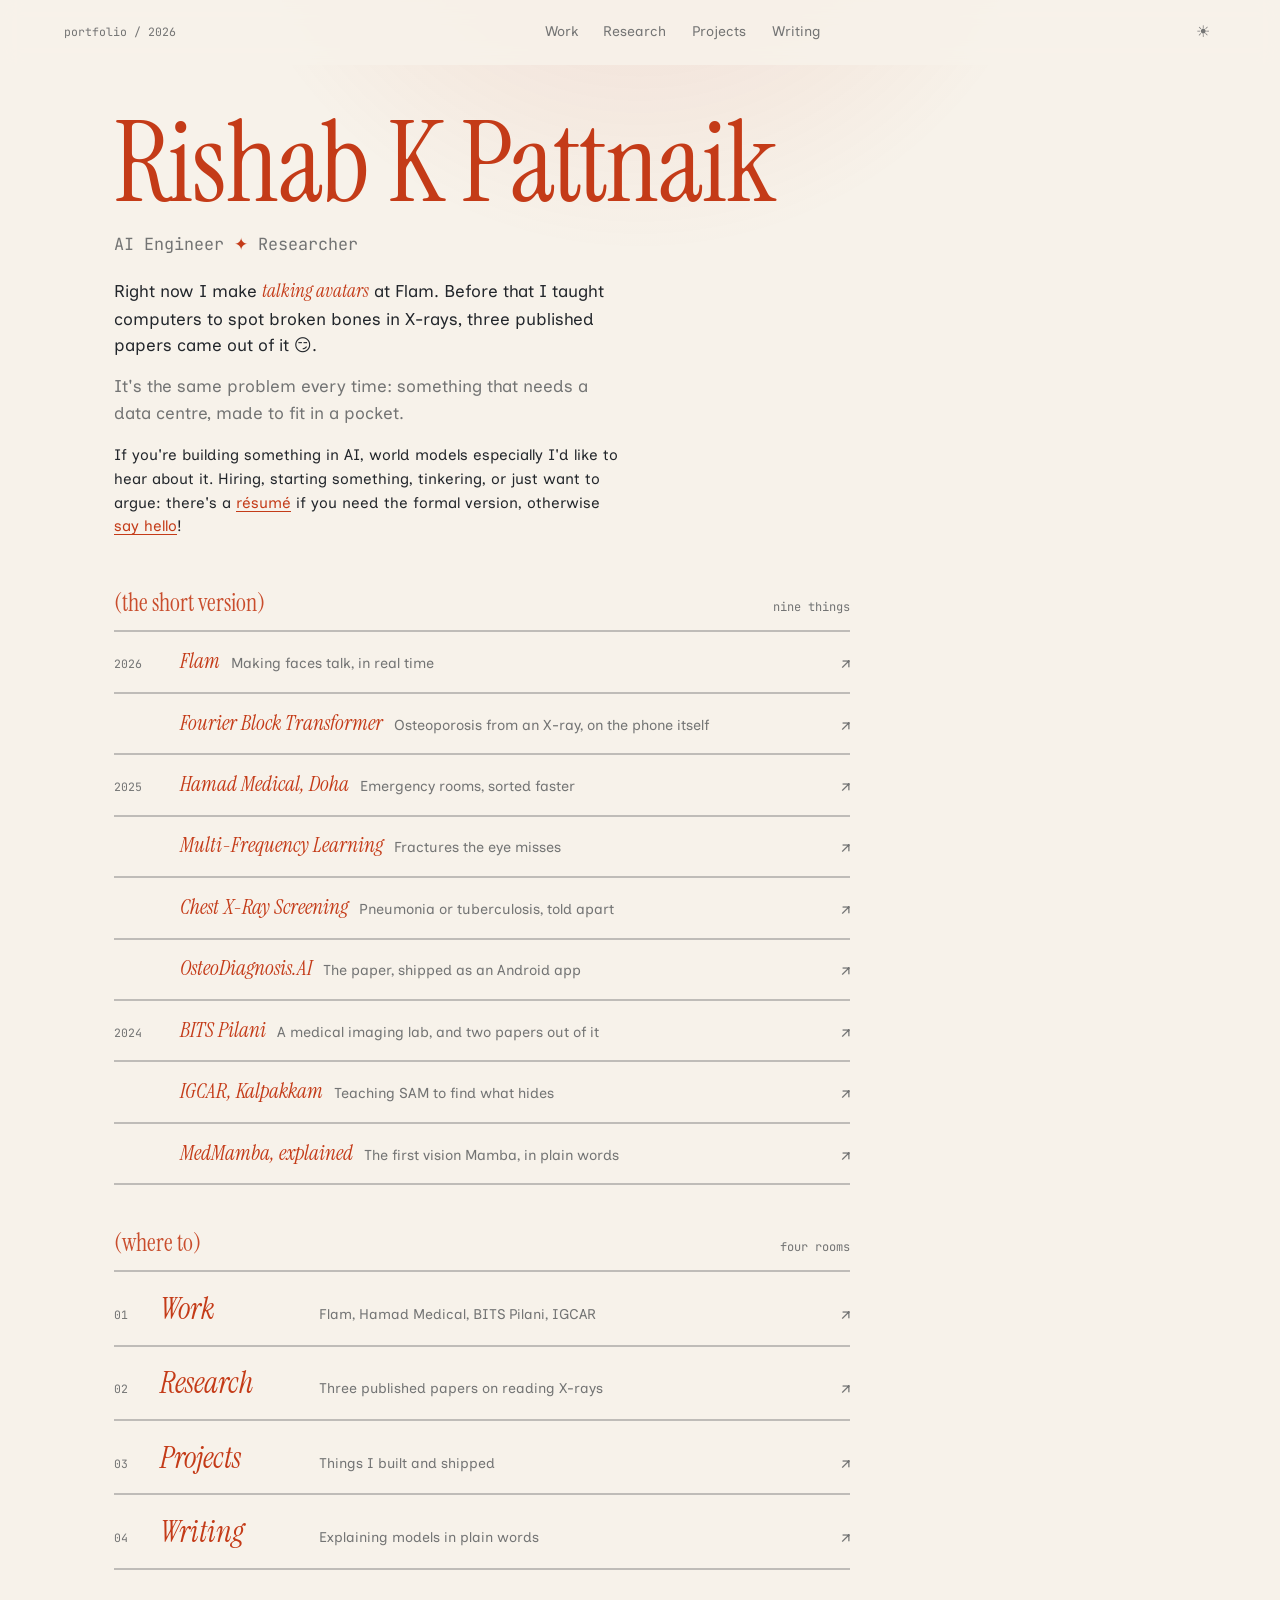
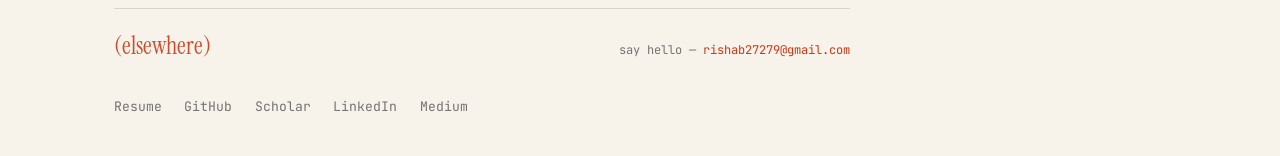
==== commit fba42ef0: "updated index.html" ====
--- a/index.html
+++ b/index.html
@@ -50,12 +50,12 @@
       to fit in a pocket.
     </p>
     <p class="status">
-      If you're building something in AI — world models especially&nbsp;— I'd like to
+      If you're building something in AI, world models especially&nbsp;I'd like to
       hear about it. Hiring, starting something, tinkering, or just want to
       argue: there's a
       <a href="https://drive.google.com/file/d/1sES1LkygW-1xkXr2EneSjquyPbQdiY6V/view?usp=sharing" target="_blank" rel="noopener">résumé</a>
       if you need the formal version, otherwise
-      <a href="mailto:rishab27279@gmail.com">say hello</a>.
+      <a href="mailto:rishab27279@gmail.com">say hello</a>!
     </p>
   </div>
 
@@ -70,11 +70,11 @@
           <span class="tl-year">2026</span>
           <span class="tl-main">
             <span class="tl-name">Flam</span>
-            <span class="tl-line">Talking-head avatars that stream live</span>
-          </span>
-          <span class="arw" aria-hidden="true">↗</span>
-          <span class="tl-fold"><span class="tl-fold-in">
-              <span class="tl-more">Data pipelines, generative models, and WebRTC. An AI engineering internship, ongoing.</span>
+            <span class="tl-line">Making faces talk, in real time</span>
+          </span>
+          <span class="arw" aria-hidden="true">↗</span>
+          <span class="tl-fold"><span class="tl-fold-in">
+              <span class="tl-more">Training the generative models that drive the face, then getting them to run live — inference, latency, and streaming over WebRTC. An AI engineering internship, ongoing.</span>
               <span class="tl-to">→ work</span>
           </span></span>
         </a>
@@ -88,7 +88,7 @@
           </span>
           <span class="arw" aria-hidden="true">↗</span>
           <span class="tl-fold"><span class="tl-fold-in">
-              <span class="tl-more">No cloud, no server, 88.41% accurate. Published in IEEE Sensors Letters.</span>
+              <span class="tl-more">Reads the signs of osteoporosis from a single X-ray without the image ever leaving the handset — no cloud, no server. 88.41% accurate, published in IEEE Sensors Letters.</span>
               <span class="tl-to">→ ieeexplore.ieee.org</span>
           </span></span>
         </a>
@@ -102,7 +102,7 @@
           </span>
           <span class="arw" aria-hidden="true">↗</span>
           <span class="tl-fold"><span class="tl-fold-in">
-              <span class="tl-more">Triage for the ER, and kidney disease caught early. AI research intern.</span>
+              <span class="tl-more">AI research intern in Doha, building triage models for the emergency department and early-warning signals for kidney disease.</span>
               <span class="tl-to">→ work</span>
           </span></span>
         </a>
@@ -116,7 +116,7 @@
           </span>
           <span class="arw" aria-hidden="true">↗</span>
           <span class="tl-fold"><span class="tl-fold-in">
-              <span class="tl-more">92.22% across 6,229 X-rays. Healthcare Technology Letters.</span>
+              <span class="tl-more">A multi-frequency network aimed at the fractures easiest to miss by eye — 92.22% across 6,229 X-rays, published in Healthcare Technology Letters.</span>
               <span class="tl-to">→ ietresearch.wiley.com</span>
           </span></span>
         </a>
@@ -130,7 +130,7 @@
           </span>
           <span class="arw" aria-hidden="true">↗</span>
           <span class="tl-fold"><span class="tl-fold-in">
-              <span class="tl-more">87.08% accurate. A book chapter with Elsevier.</span>
+              <span class="tl-more">Telling pneumonia and tuberculosis apart on a chest film, at 87.08% accuracy. Written up as a book chapter for Elsevier.</span>
               <span class="tl-to">→ scholar.google.com</span>
           </span></span>
         </a>
@@ -144,7 +144,7 @@
           </span>
           <span class="arw" aria-hidden="true">↗</span>
           <span class="tl-fold"><span class="tl-fold-in">
-              <span class="tl-more">Photograph a knee X-ray and it checks bone health on the device itself.</span>
+              <span class="tl-more">The research made usable: photograph a knee X-ray and the app grades bone health on the phone, with no connection needed.</span>
               <span class="tl-to">→ github.com</span>
           </span></span>
         </a>
@@ -158,7 +158,7 @@
           </span>
           <span class="arw" aria-hidden="true">↗</span>
           <span class="tl-fold"><span class="tl-fold-in">
-              <span class="tl-more">Research assistant in the ECE department, working on reading X-rays.</span>
+              <span class="tl-more">Research assistant in the ECE department's medical imaging work, where two of the three papers were written.</span>
               <span class="tl-to">→ work</span>
           </span></span>
         </a>
@@ -172,7 +172,7 @@
           </span>
           <span class="arw" aria-hidden="true">↗</span>
           <span class="tl-fold"><span class="tl-fold-in">
-              <span class="tl-more">Meta's Segment Anything model, retrained to pick out camouflaged objects.</span>
+              <span class="tl-more">Adapted Meta's Segment Anything model to pick out camouflaged objects at India's atomic research centre.</span>
               <span class="tl-to">→ work</span>
           </span></span>
         </a>
@@ -186,7 +186,7 @@
           </span>
           <span class="arw" aria-hidden="true">↗</span>
           <span class="tl-fold"><span class="tl-fold-in">
-              <span class="tl-more">A walkthrough of the first Mamba model built for medical images.</span>
+              <span class="tl-more">A plain-language walkthrough of the first Mamba-based vision model built for medical images.</span>
               <span class="tl-to">→ ai.gopubby.com</span>
           </span></span>
         </a>
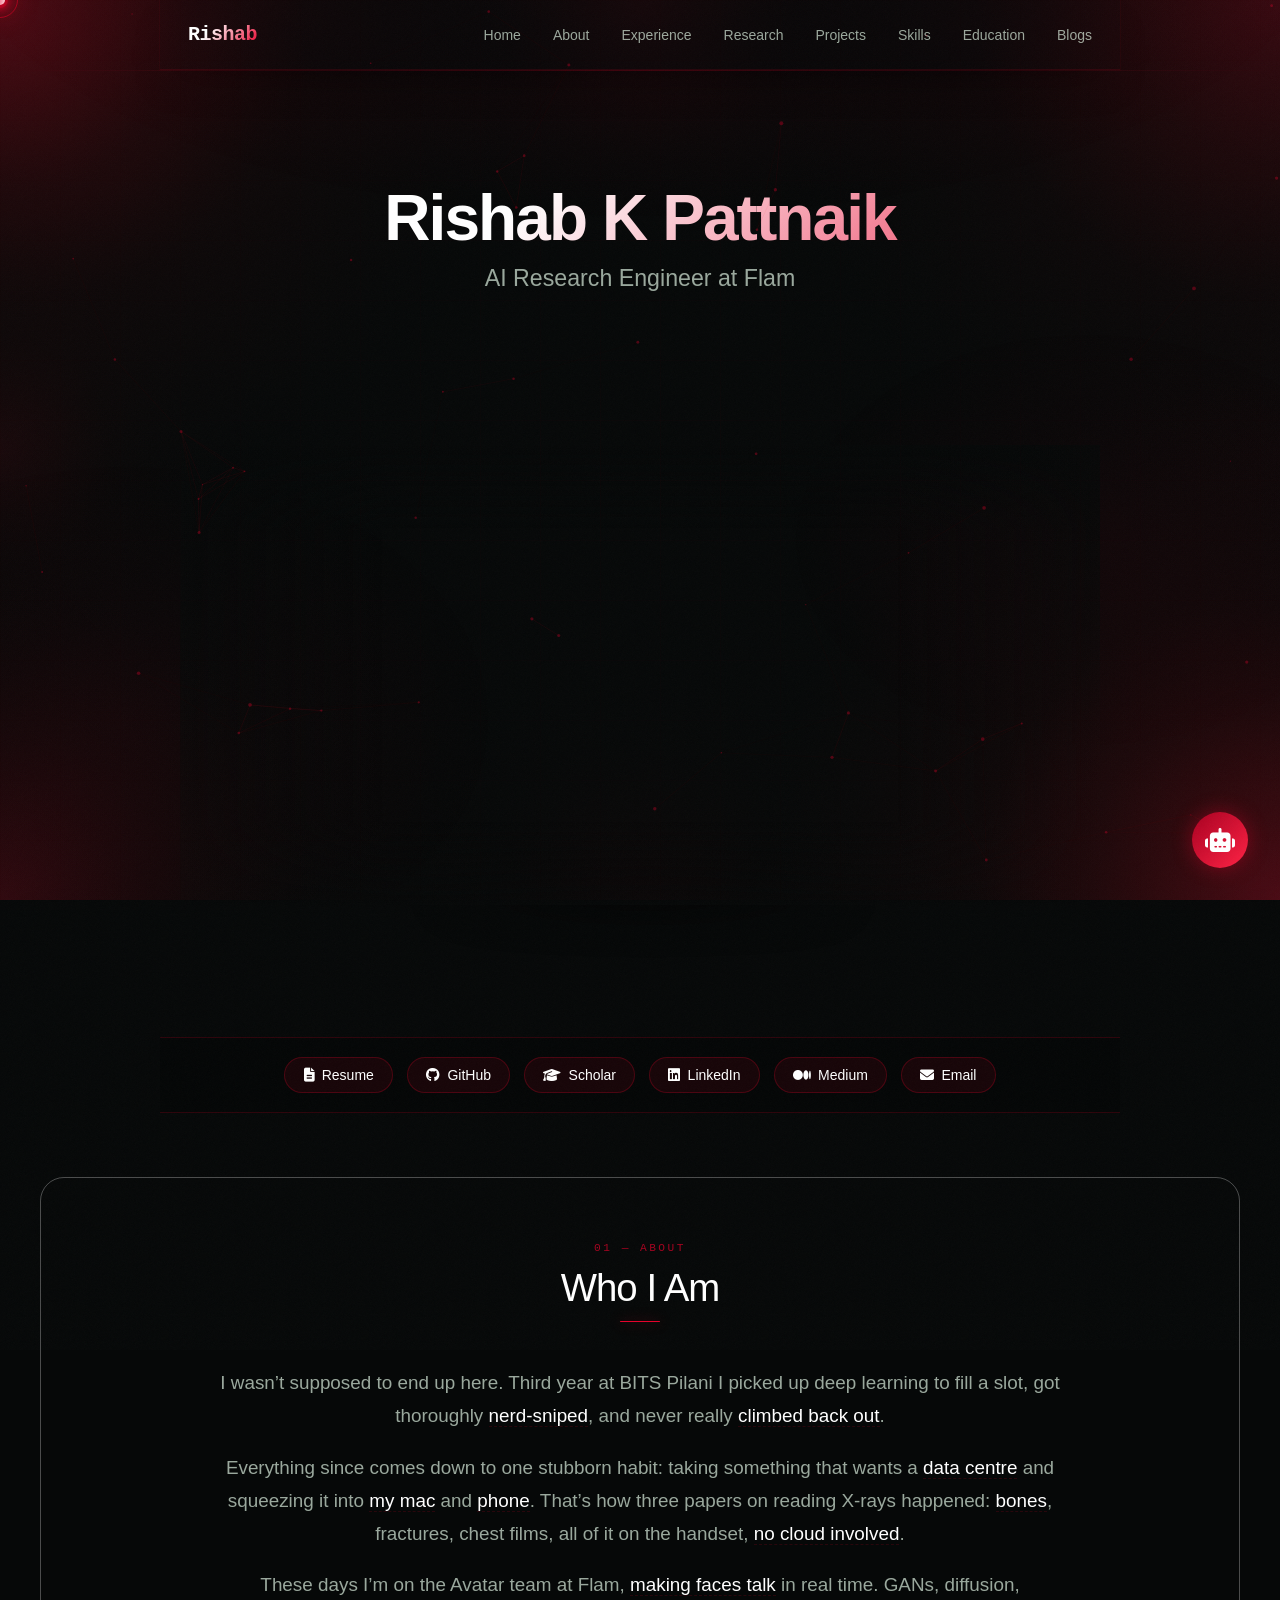
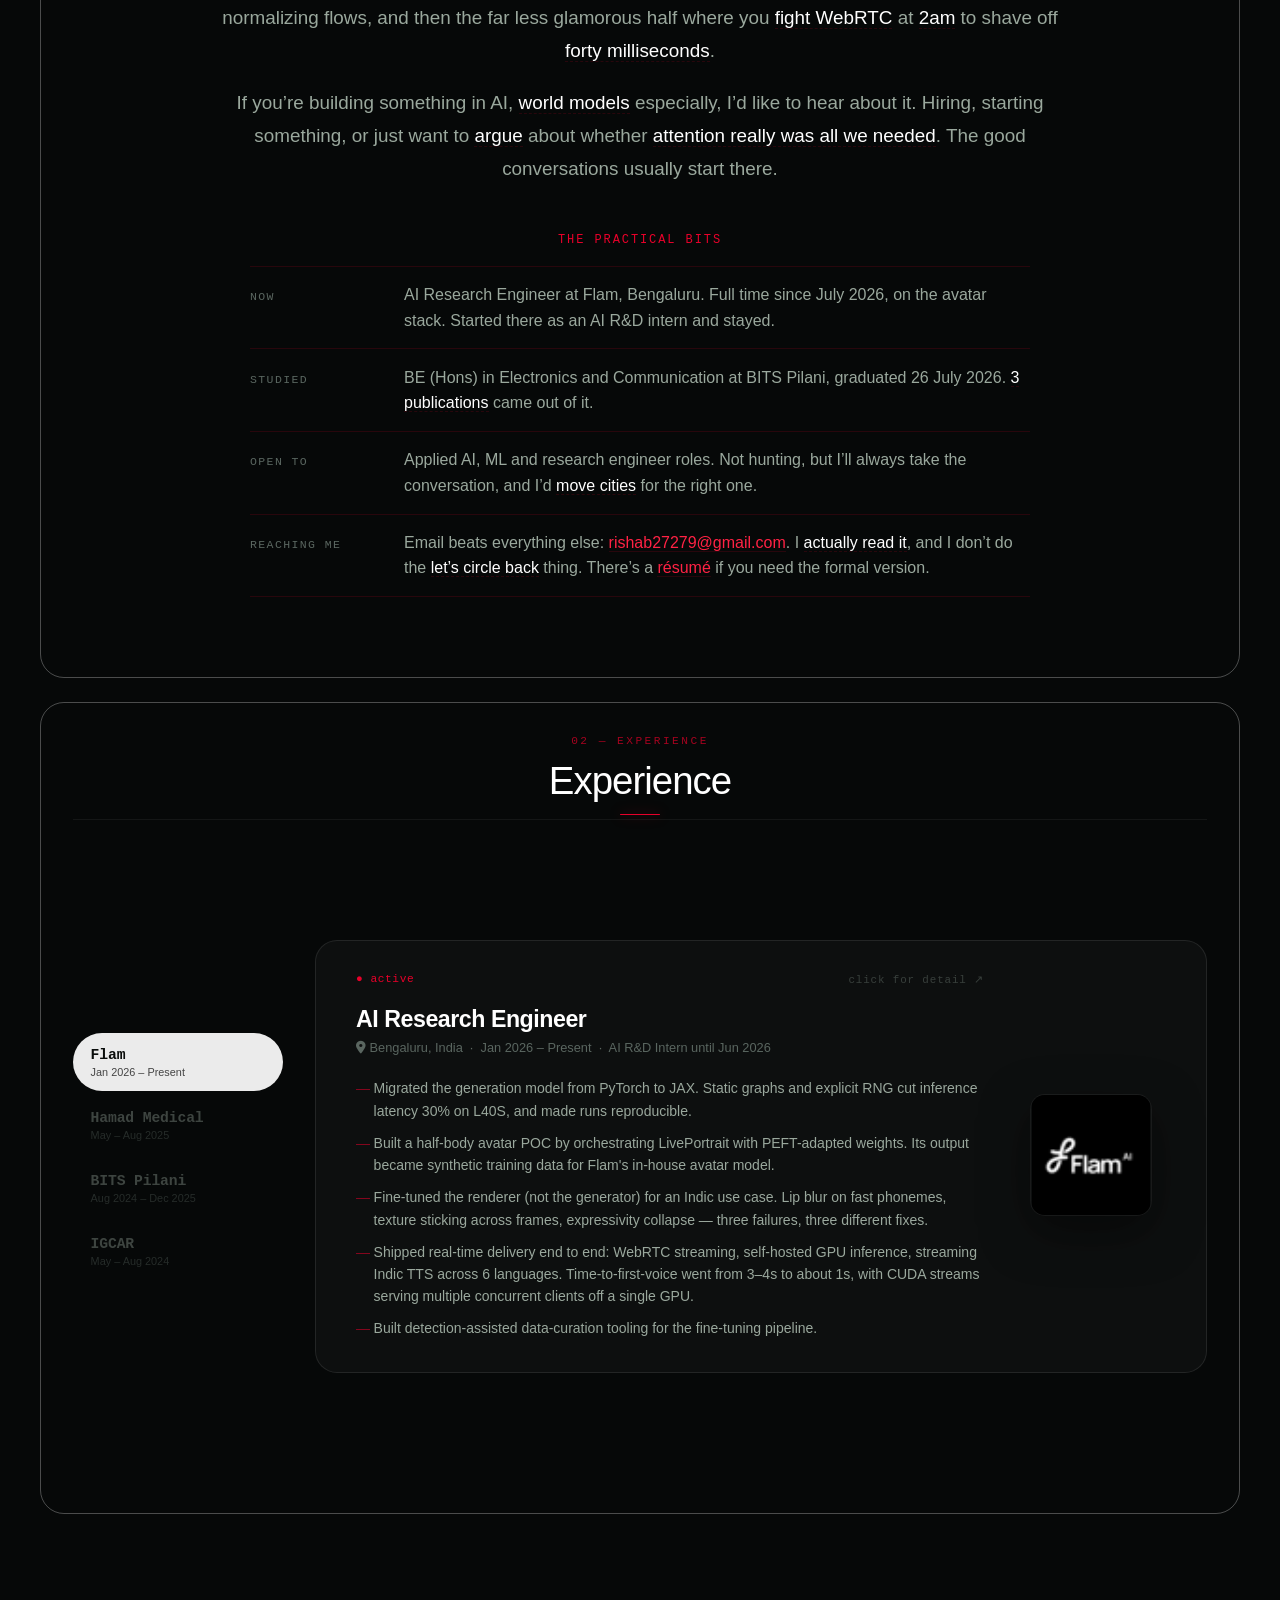
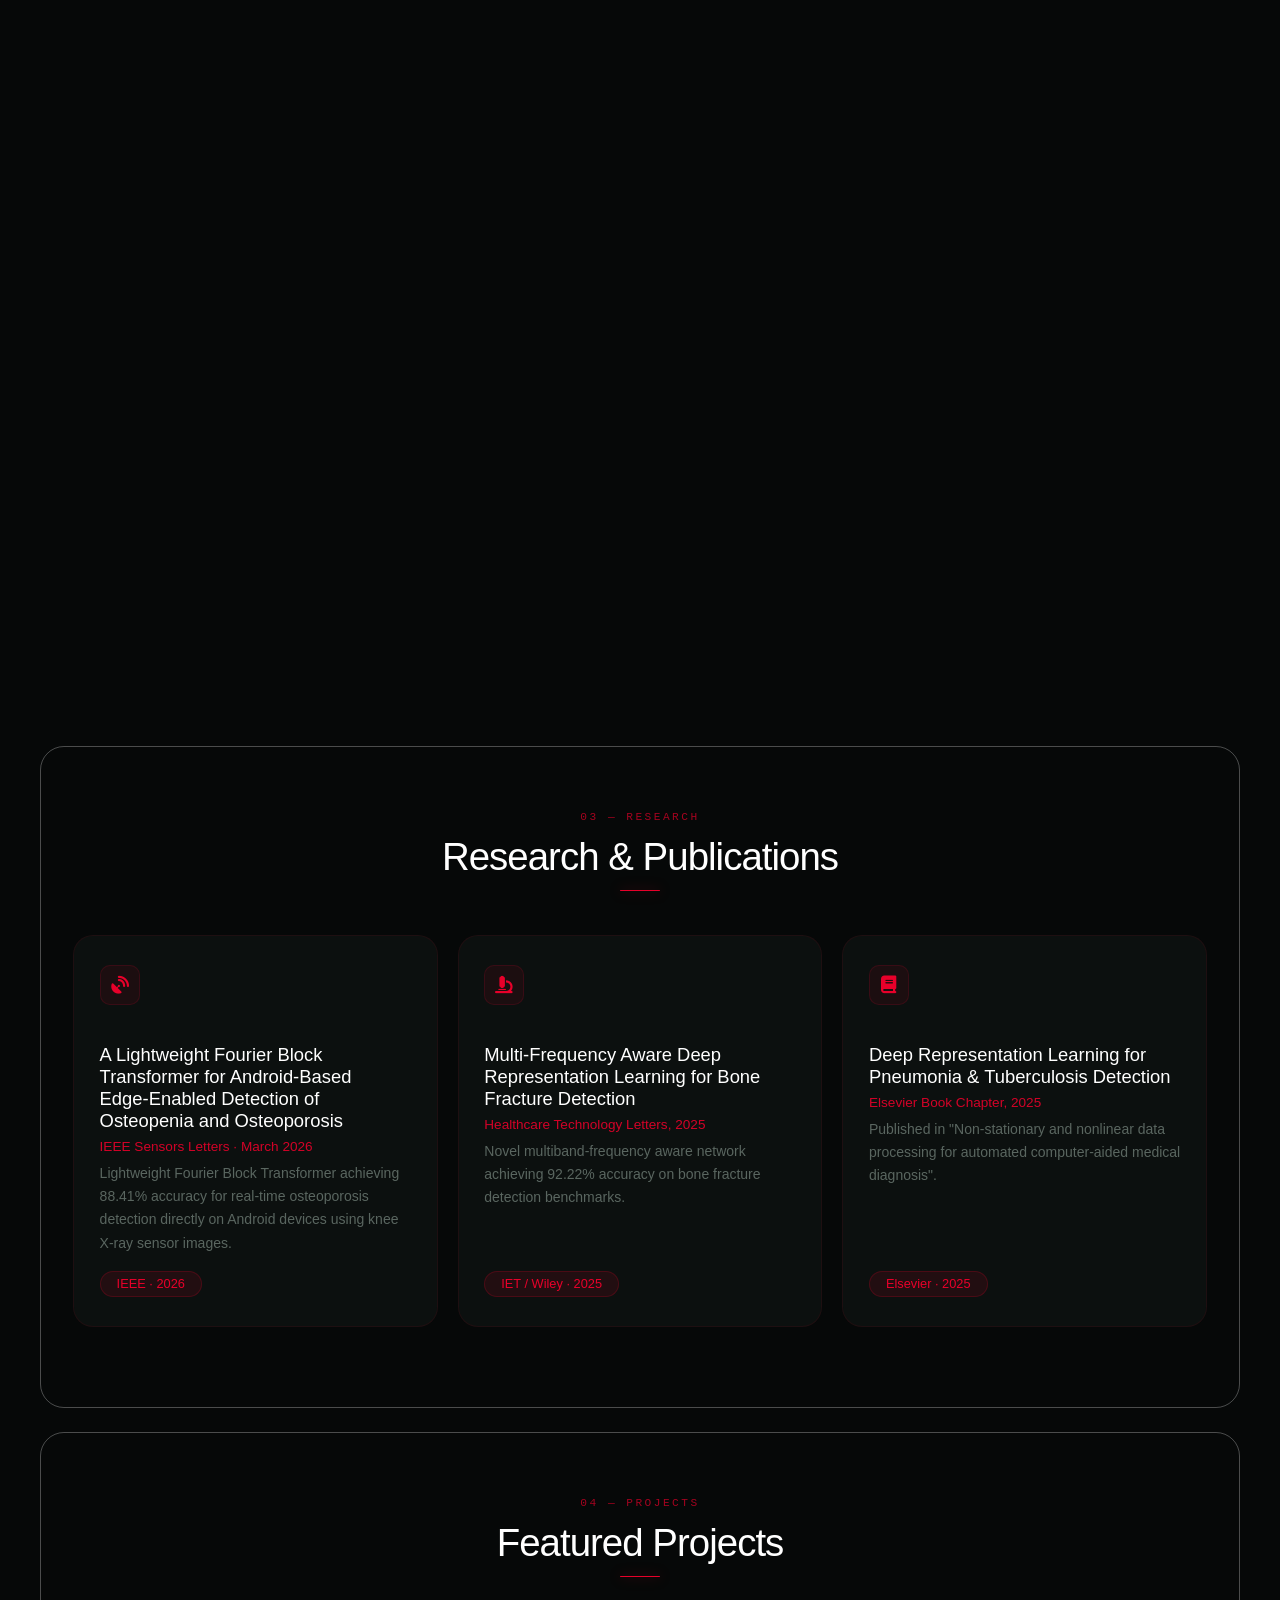
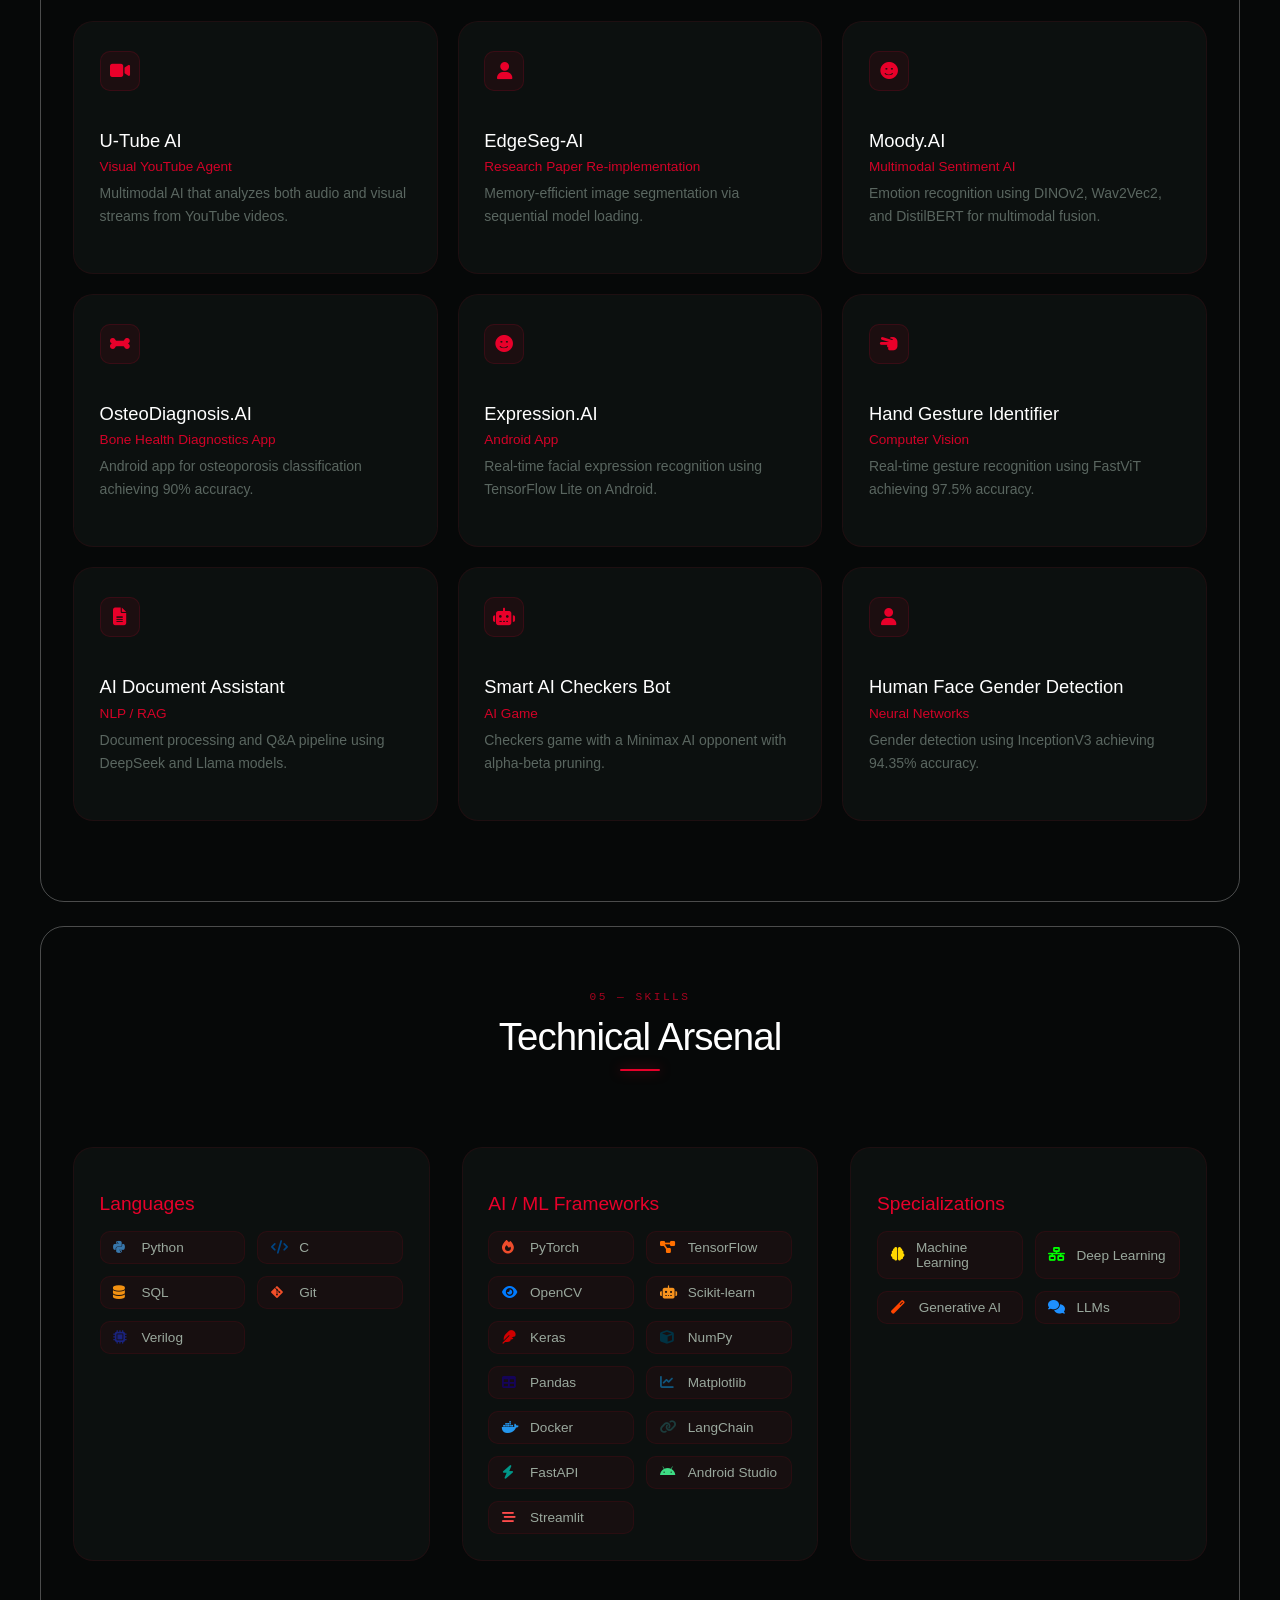
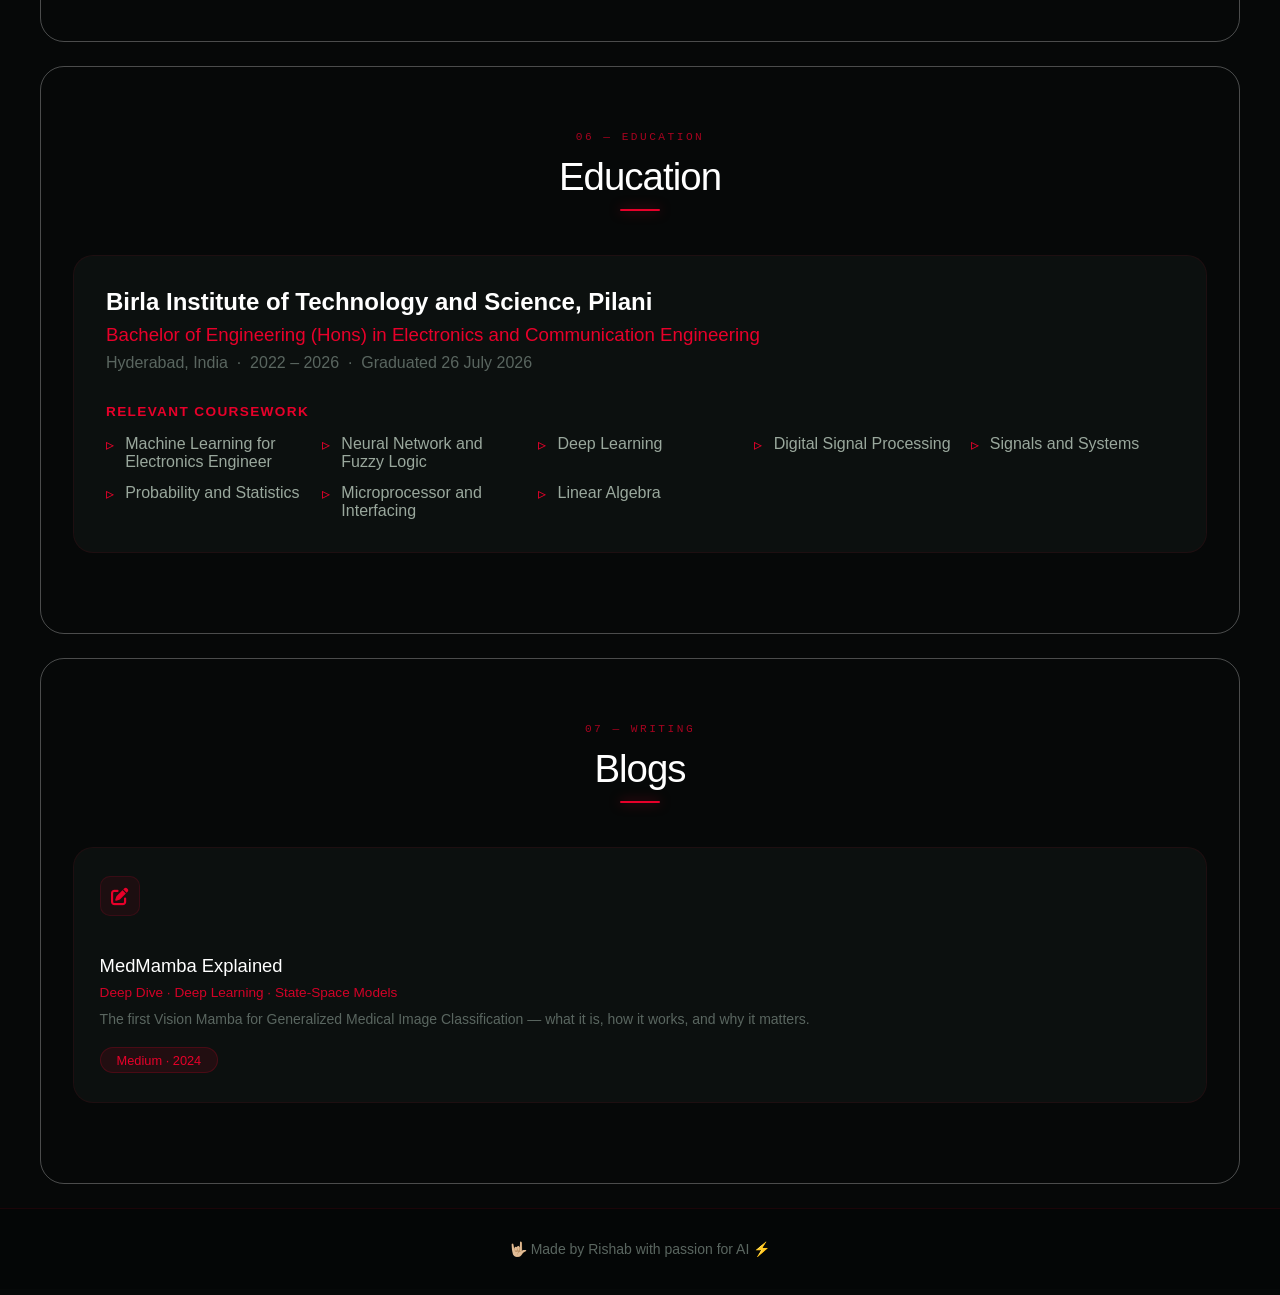
==== commit 982fd286: "Updated the dynamic protfolio About and Experience section" ====
--- a/index.html
+++ b/index.html
@@ -1,288 +1,1495 @@
 <!DOCTYPE html>
 <html lang="en">
 <head>
-<meta charset="UTF-8">
-<meta name="viewport" content="width=device-width, initial-scale=1">
-<title>Rishab K Pattnaik — AI Engineer &amp; Researcher</title>
-<meta name="description" content="On-device AI and medical imaging. Talking avatars at Flam; three published papers on reading X-rays, small enough to run on a phone.">
-<link rel="preconnect" href="https://fonts.googleapis.com">
-<link rel="preconnect" href="https://fonts.gstatic.com" crossorigin>
-<link href="https://fonts.googleapis.com/css2?family=Instrument+Serif:ital@0;1&amp;family=Inclusive+Sans:ital@0;1&amp;family=JetBrains+Mono:wght@400;500&amp;display=swap" rel="stylesheet">
-<link rel="stylesheet" href="styles.css">
-<script>
-  // set theme before first paint so there is no flash
-  (function () {
-    var s = localStorage.getItem('theme');
-    document.documentElement.dataset.theme =
-      s || (matchMedia('(prefers-color-scheme: dark)').matches ? 'dark' : 'light');
-  })();
-</script>
+  <meta charset="UTF-8">
+  <meta name="viewport" content="width=device-width, initial-scale=1.0">
+  <title>Rishab K Pattnaik · AI Portfolio</title>
+  <link href="https://fonts.googleapis.com/css2?family=DM+Sans:ital,opsz,wght@0,9..40,300;0,9..40,400;0,9..40,500;0,9..40,600;1,9..40,300&family=Space+Mono:wght@400;700&display=swap" rel="stylesheet">
+  <link rel="stylesheet" href="https://cdnjs.cloudflare.com/ajax/libs/font-awesome/6.4.0/css/all.min.css">
+  <link rel="stylesheet" href="styles.css">
 </head>
-<body class="is-landing">
-
-<a class="skip" href="#where">Skip to content</a>
-
-  <header class="bar">
-    <p class="bar-tag">portfolio / 2026</p>
-    <nav class="bar-nav" id="menu">
-      <a href="work/">Work</a>
-      <a href="research/">Research</a>
-      <a href="projects/">Projects</a>
-      <a href="writing/">Writing</a>
+<body>
+
+  <!-- ── PARTICLE BACKGROUND ── -->
+  <canvas id="particle-canvas" aria-hidden="true"></canvas>
+
+  <!-- ── BORDER NEBULA ── -->
+  <canvas id="border-nebula" aria-hidden="true"></canvas>
+
+  <!-- ── GRAIN OVERLAY ── -->
+  <div class="grain" aria-hidden="true"></div>
+
+  <!-- ── CUSTOM CURSOR ── -->
+  <div id="cursor-dot"  aria-hidden="true"></div>
+  <div id="cursor-ring" aria-hidden="true"></div>
+
+  <!-- ── SCROLL PROGRESS ── -->
+  <div id="scroll-progress" aria-hidden="true"></div>
+
+  <!-- ── LOADER ── -->
+  <div id="page-loader" aria-hidden="true">
+    <svg id="hi-svg" viewBox="0 0 320 200" xmlns="http://www.w3.org/2000/svg">
+      <path id="h-stem" class="hi-stroke" pathLength="1" d="M 82,38 C 81,55 81,145 82,168"/>
+      <path id="h-arch" class="hi-stroke" pathLength="1" d="M 82,104 C 84,76 106,62 130,72 C 154,82 156,106 155,130 L 155,168"/>
+      <path id="i-stem" class="hi-stroke" pathLength="1" d="M 196,110 L 196,168"/>
+      <circle id="i-dot" cx="196" cy="88" r="0" fill="white"/>
+    </svg>
+  </div>
+
+  <!-- ══════════════════════════════════════
+       SITE CONTENT
+  ══════════════════════════════════════ -->
+  <div id="site-content">
+
+    <!-- ── NAVBAR ── -->
+    <nav id="navbar">
+      <div class="logo">Rishab</div>
+      <ul class="nav-links">
+        <li><a href="#home">Home</a></li>
+        <li><a href="#about">About</a></li>
+        <li><a href="#experience">Experience</a></li>
+        <li><a href="#research">Research</a></li>
+        <li><a href="#projects">Projects</a></li>
+        <li><a href="#skills">Skills</a></li>
+        <li><a href="#education">Education</a></li>
+        <li><a href="#blogs">Blogs</a></li>
+      </ul>
     </nav>
-    <div class="bar-right">
-      <button id="theme" class="icon-btn" aria-label="Switch theme"><span class="ico-sun">☀</span><span class="ico-moon">☾</span></button>
-      <button id="burger" class="chip" aria-expanded="false" aria-controls="menu">Menu</button>
-    </div>
-  </header>
-
-<main class="landing">
-  <div class="landing-top">
-    <h1>Rishab K Pattnaik</h1>
-    <p class="role">AI Engineer <span>✦</span> Researcher</p>
-    <p class="lede">
-      Right now I make <em>talking avatars</em> at Flam. Before that I taught
-      computers to spot broken bones in X-rays, three published papers came
-      out of it 😏.
-    </p>
-    <p class="thesis">
-      It's the same problem every time: something that needs a data centre, made
-      to fit in a pocket.
-    </p>
-    <p class="status">
-      If you're building something in AI, world models especially&nbsp;I'd like to
-      hear about it. Hiring, starting something, tinkering, or just want to
-      argue: there's a
-      <a href="https://drive.google.com/file/d/1sES1LkygW-1xkXr2EneSjquyPbQdiY6V/view?usp=sharing" target="_blank" rel="noopener">résumé</a>
-      if you need the formal version, otherwise
-      <a href="mailto:rishab27279@gmail.com">say hello</a>!
-    </p>
-  </div>
-
-  <div class="landing-bottom">
-    <div class="block-head">
-      <h2>(the short version)</h2>
-      <p class="note">nine things</p>
-    </div>
-    <ol class="tl">
-      <li class="tl-row">
-        <a href="work/">
-          <span class="tl-year">2026</span>
-          <span class="tl-main">
-            <span class="tl-name">Flam</span>
-            <span class="tl-line">Making faces talk, in real time</span>
-          </span>
-          <span class="arw" aria-hidden="true">↗</span>
-          <span class="tl-fold"><span class="tl-fold-in">
-              <span class="tl-more">Training the generative models that drive the face, then getting them to run live — inference, latency, and streaming over WebRTC. An AI engineering internship, ongoing.</span>
-              <span class="tl-to">→ work</span>
-          </span></span>
-        </a>
-      </li>
-      <li class="tl-row">
-        <a href="https://ieeexplore.ieee.org/abstract/document/11370760" target="_blank" rel="noopener">
-          <span class="tl-year is-rep">2026</span>
-          <span class="tl-main">
-            <span class="tl-name">Fourier Block Transformer</span>
-            <span class="tl-line">Osteoporosis from an X-ray, on the phone itself</span>
-          </span>
-          <span class="arw" aria-hidden="true">↗</span>
-          <span class="tl-fold"><span class="tl-fold-in">
-              <span class="tl-more">Reads the signs of osteoporosis from a single X-ray without the image ever leaving the handset — no cloud, no server. 88.41% accurate, published in IEEE Sensors Letters.</span>
-              <span class="tl-to">→ ieeexplore.ieee.org</span>
-          </span></span>
-        </a>
-      </li>
-      <li class="tl-row">
-        <a href="work/">
-          <span class="tl-year">2025</span>
-          <span class="tl-main">
-            <span class="tl-name">Hamad Medical, Doha</span>
-            <span class="tl-line">Emergency rooms, sorted faster</span>
-          </span>
-          <span class="arw" aria-hidden="true">↗</span>
-          <span class="tl-fold"><span class="tl-fold-in">
-              <span class="tl-more">AI research intern in Doha, building triage models for the emergency department and early-warning signals for kidney disease.</span>
-              <span class="tl-to">→ work</span>
-          </span></span>
-        </a>
-      </li>
-      <li class="tl-row">
-        <a href="https://ietresearch.onlinelibrary.wiley.com/doi/10.1049/htl2.70021" target="_blank" rel="noopener">
-          <span class="tl-year is-rep">2025</span>
-          <span class="tl-main">
-            <span class="tl-name">Multi-Frequency Learning</span>
-            <span class="tl-line">Fractures the eye misses</span>
-          </span>
-          <span class="arw" aria-hidden="true">↗</span>
-          <span class="tl-fold"><span class="tl-fold-in">
-              <span class="tl-more">A multi-frequency network aimed at the fractures easiest to miss by eye — 92.22% across 6,229 X-rays, published in Healthcare Technology Letters.</span>
-              <span class="tl-to">→ ietresearch.wiley.com</span>
-          </span></span>
-        </a>
-      </li>
-      <li class="tl-row">
-        <a href="https://scholar.google.com/citations?view_op=view_citation&amp;hl=en&amp;user=cvw_YK8AAAAJ&amp;sortby=pubdate&amp;citation_for_view=cvw_YK8AAAAJ:L7CI7m0gUJcC" target="_blank" rel="noopener">
-          <span class="tl-year is-rep">2025</span>
-          <span class="tl-main">
-            <span class="tl-name">Chest X-Ray Screening</span>
-            <span class="tl-line">Pneumonia or tuberculosis, told apart</span>
-          </span>
-          <span class="arw" aria-hidden="true">↗</span>
-          <span class="tl-fold"><span class="tl-fold-in">
-              <span class="tl-more">Telling pneumonia and tuberculosis apart on a chest film, at 87.08% accuracy. Written up as a book chapter for Elsevier.</span>
-              <span class="tl-to">→ scholar.google.com</span>
-          </span></span>
-        </a>
-      </li>
-      <li class="tl-row">
-        <a href="https://github.com/Rishab27279/OS_Detection_Binary_And_3_Class_DWT" target="_blank" rel="noopener">
-          <span class="tl-year is-rep">2025</span>
-          <span class="tl-main">
-            <span class="tl-name">OsteoDiagnosis.AI</span>
-            <span class="tl-line">The paper, shipped as an Android app</span>
-          </span>
-          <span class="arw" aria-hidden="true">↗</span>
-          <span class="tl-fold"><span class="tl-fold-in">
-              <span class="tl-more">The research made usable: photograph a knee X-ray and the app grades bone health on the phone, with no connection needed.</span>
-              <span class="tl-to">→ github.com</span>
-          </span></span>
-        </a>
-      </li>
-      <li class="tl-row">
-        <a href="work/">
-          <span class="tl-year">2024</span>
-          <span class="tl-main">
-            <span class="tl-name">BITS Pilani</span>
-            <span class="tl-line">A medical imaging lab, and two papers out of it</span>
-          </span>
-          <span class="arw" aria-hidden="true">↗</span>
-          <span class="tl-fold"><span class="tl-fold-in">
-              <span class="tl-more">Research assistant in the ECE department's medical imaging work, where two of the three papers were written.</span>
-              <span class="tl-to">→ work</span>
-          </span></span>
-        </a>
-      </li>
-      <li class="tl-row">
-        <a href="work/">
-          <span class="tl-year is-rep">2024</span>
-          <span class="tl-main">
-            <span class="tl-name">IGCAR, Kalpakkam</span>
-            <span class="tl-line">Teaching SAM to find what hides</span>
-          </span>
-          <span class="arw" aria-hidden="true">↗</span>
-          <span class="tl-fold"><span class="tl-fold-in">
-              <span class="tl-more">Adapted Meta's Segment Anything model to pick out camouflaged objects at India's atomic research centre.</span>
-              <span class="tl-to">→ work</span>
-          </span></span>
-        </a>
-      </li>
-      <li class="tl-row">
-        <a href="https://ai.gopubby.com/medmamba-explained-the-first-vision-mamba-for-generalized-medical-image-classification-is-3aee20a0751a" target="_blank" rel="noopener">
-          <span class="tl-year is-rep">2024</span>
-          <span class="tl-main">
-            <span class="tl-name">MedMamba, explained</span>
-            <span class="tl-line">The first vision Mamba, in plain words</span>
-          </span>
-          <span class="arw" aria-hidden="true">↗</span>
-          <span class="tl-fold"><span class="tl-fold-in">
-              <span class="tl-more">A plain-language walkthrough of the first Mamba-based vision model built for medical images.</span>
-              <span class="tl-to">→ ai.gopubby.com</span>
-          </span></span>
-        </a>
-      </li>
-    </ol>
-    <div class="block-head">
-      <h2>(where to)</h2>
-      <p class="note">four rooms</p>
-    </div>
-    <ul class="dests" id="where">
-        <li class="dest">
-          <a href="work/">
-            <span class="dest-num">01</span>
-            <span class="dest-name">Work</span>
-            <span class="dest-desc">Flam, Hamad Medical, BITS Pilani, IGCAR</span>
-            <span class="arw" aria-hidden="true">↗</span>
-          </a>
-        </li>
-        <li class="dest">
-          <a href="research/">
-            <span class="dest-num">02</span>
-            <span class="dest-name">Research</span>
-            <span class="dest-desc">Three published papers on reading X-rays</span>
-            <span class="arw" aria-hidden="true">↗</span>
-          </a>
-        </li>
-        <li class="dest">
-          <a href="projects/">
-            <span class="dest-num">03</span>
-            <span class="dest-name">Projects</span>
-            <span class="dest-desc">Things I built and shipped</span>
-            <span class="arw" aria-hidden="true">↗</span>
-          </a>
-        </li>
-        <li class="dest">
-          <a href="writing/">
-            <span class="dest-num">04</span>
-            <span class="dest-name">Writing</span>
-            <span class="dest-desc">Explaining models in plain words</span>
-            <span class="arw" aria-hidden="true">↗</span>
-          </a>
-        </li>
-    </ul>
-    <div class="block-head thin">
-      <h2>(elsewhere)</h2>
-      <p class="note">say hello — <a href="mailto:rishab27279@gmail.com">rishab27279@gmail.com</a></p>
-    </div>
-    <nav class="links" aria-label="Elsewhere">
-      <a href="https://drive.google.com/file/d/1sES1LkygW-1xkXr2EneSjquyPbQdiY6V/view?usp=sharing" target="_blank" rel="noopener">Resume
-        <span class="peek" aria-hidden="true">
-          <span class="peek-mark"><svg viewBox="0 0 24 24" fill="currentColor"><path d="M14 2H6a2 2 0 0 0-2 2v16a2 2 0 0 0 2 2h12a2 2 0 0 0 2-2V8l-6-6Zm0 2.4L17.6 8H14V4.4ZM8 12.5h8V14H8v-1.5Zm0 3.5h8v1.5H8V16Zm0-7h3.5v1.5H8V9Z"/></svg></span>
-          <span class="peek-body">
-            <span class="peek-title">Resume</span>
-            <span class="peek-desc">One page, PDF. Everything below, condensed.</span>
-            <span class="peek-host">drive.google.com</span>
-          </span>
-        </span></a>
-      <a href="https://github.com/Rishab27279" target="_blank" rel="noopener">GitHub
-        <span class="peek" aria-hidden="true">
-          <span class="peek-mark"><svg viewBox="0 0 24 24" fill="currentColor"><path d="M12 .297c-6.63 0-12 5.373-12 12 0 5.303 3.438 9.8 8.205 11.385.6.113.82-.258.82-.577 0-.285-.01-1.04-.015-2.04-3.338.724-4.042-1.61-4.042-1.61C4.422 18.07 3.633 17.7 3.633 17.7c-1.087-.744.084-.729.084-.729 1.205.084 1.838 1.236 1.838 1.236 1.07 1.835 2.809 1.305 3.495.998.108-.776.417-1.305.76-1.605-2.665-.3-5.466-1.332-5.466-5.93 0-1.31.465-2.38 1.235-3.22-.135-.303-.54-1.523.105-3.176 0 0 1.005-.322 3.3 1.23.96-.267 1.98-.399 3-.405 1.02.006 2.04.138 3 .405 2.28-1.552 3.285-1.23 3.285-1.23.645 1.653.24 2.873.12 3.176.765.84 1.23 1.91 1.23 3.22 0 4.61-2.805 5.625-5.475 5.92.42.36.81 1.096.81 2.22 0 1.606-.015 2.896-.015 3.286 0 .315.21.69.825.57C20.565 22.092 24 17.592 24 12.297c0-6.627-5.373-12-12-12"/></svg></span>
-          <span class="peek-body">
-            <span class="peek-title">GitHub</span>
-            <span class="peek-desc">The code itself — models, apps, half-finished experiments.</span>
-            <span class="peek-host">github.com/Rishab27279</span>
-          </span>
-        </span></a>
-      <a href="https://scholar.google.com/citations?hl=en&amp;user=zaAs0t0AAAAJ" target="_blank" rel="noopener">Scholar
-        <span class="peek" aria-hidden="true">
-          <span class="peek-mark"><svg viewBox="0 0 24 24" fill="currentColor"><path d="M5.242 13.769 0 9.5 12 0l12 9.5-5.242 4.269C17.548 11.249 14.978 9.5 12 9.5c-2.977 0-5.548 1.748-6.758 4.269zM12 10a7 7 0 1 0 0 14 7 7 0 0 0 0-14z"/></svg></span>
-          <span class="peek-body">
-            <span class="peek-title">Scholar</span>
-            <span class="peek-desc">Three published papers on reading medical X-rays.</span>
-            <span class="peek-host">scholar.google.com</span>
-          </span>
-        </span></a>
-      <a href="https://www.linkedin.com/in/rishab-k-pattnaik-6a9939249/" target="_blank" rel="noopener">LinkedIn
-        <span class="peek" aria-hidden="true">
-          <span class="peek-mark"><svg viewBox="0 0 24 24" fill="currentColor"><path d="M20.447 20.452h-3.554v-5.569c0-1.328-.027-3.037-1.852-3.037-1.853 0-2.136 1.445-2.136 2.939v5.667H9.351V9h3.414v1.561h.046c.477-.9 1.637-1.85 3.37-1.85 3.601 0 4.267 2.37 4.267 5.455v6.286zM5.337 7.433a2.062 2.062 0 1 1 0-4.125 2.062 2.062 0 0 1 0 4.125zm1.782 13.019H3.555V9h3.564v11.452zM22.225 0H1.771C.792 0 0 .774 0 1.729v20.542C0 23.227.792 24 1.771 24h20.451C23.2 24 24 23.227 24 22.271V1.729C24 .774 23.2 0 22.225 0z"/></svg></span>
-          <span class="peek-body">
-            <span class="peek-title">LinkedIn</span>
-            <span class="peek-desc">The formal one. Fine place to say hello too.</span>
-            <span class="peek-host">linkedin.com</span>
-          </span>
-        </span></a>
-      <a href="https://medium.com/@rishab27279" target="_blank" rel="noopener">Medium
-        <span class="peek" aria-hidden="true">
-          <span class="peek-mark"><svg viewBox="0 0 24 24" fill="currentColor"><path d="M13.54 12a6.8 6.8 0 0 1-6.77 6.82A6.8 6.8 0 0 1 0 12a6.8 6.8 0 0 1 6.77-6.82A6.8 6.8 0 0 1 13.54 12zm7.42 0c0 3.54-1.51 6.42-3.38 6.42-1.87 0-3.39-2.88-3.39-6.42s1.52-6.42 3.39-6.42 3.38 2.88 3.38 6.42M24 12c0 3.17-.53 5.75-1.19 5.75-.66 0-1.19-2.58-1.19-5.75s.53-5.75 1.19-5.75C23.47 6.25 24 8.83 24 12z"/></svg></span>
-          <span class="peek-body">
-            <span class="peek-title">Medium</span>
-            <span class="peek-desc">Long-form write-ups — papers explained in plain words.</span>
-            <span class="peek-host">medium.com/@rishab27279</span>
-          </span>
-        </span></a>
-    </nav>
-  </div>
-</main>
+
+    <!-- ══════════════════════════════════════
+         HERO
+    ══════════════════════════════════════ -->
+    <section id="home" class="hero">
+      <div class="hero-top">
+        <h1 class="hero-title">Rishab K Pattnaik</h1>
+        <p class="hero-subtitle">AI Research Engineer at Flam</p>
+      </div>
+
+      <!-- HERO VIDEO -->
+      <div class="hero-middle">
+        <div class="hero-video-wrap">
+          <video class="hero-video" autoplay loop muted playsinline>
+            <source src="static/hero-loop.mp4" type="video/mp4">
+          </video>
+        </div>
+      </div>
+
+      <!-- SOCIAL LINKS -->
+      <div class="hero-bottom">
+        <div class="social-buttons">
+          <a href="https://drive.google.com/file/d/1sES1LkygW-1xkXr2EneSjquyPbQdiY6V/view?usp=sharing" target="_blank" class="social-btn"><i class="fas fa-file-alt"></i> Resume</a>
+          <a href="https://github.com/Rishab27279" target="_blank" class="social-btn"><i class="fab fa-github"></i> GitHub</a>
+          <a href="https://scholar.google.com/citations?hl=en&user=zaAs0t0AAAAJ" target="_blank" class="social-btn"><i class="fas fa-graduation-cap"></i> Scholar</a>
+          <a href="https://www.linkedin.com/in/rishab-k-pattnaik-6a9939249/" target="_blank" class="social-btn"><i class="fab fa-linkedin"></i> LinkedIn</a>
+          <a href="https://medium.com/@rishab27279" target="_blank" class="social-btn"><i class="fab fa-medium"></i> Medium</a>
+          <a href="mailto:rishab27279@gmail.com" class="social-btn"><i class="fas fa-envelope"></i> Email</a>
+        </div>
+      </div>
+    </section>
+
+    <!-- ══════════════════════════════════════
+         ABOUT
+    ══════════════════════════════════════ -->
+    <section id="about" class="section scroll-animation">
+      <p class="section-label">01 — About</p>
+      <h2 class="section-title">Who I Am</h2>
+      <p class="about-description">
+        I wasn’t supposed to end up here. Third year at BITS Pilani I picked up deep
+        learning to fill a slot, got thoroughly <span class="pop" data-emoji="🤓">nerd-sniped</span>,
+        and never really <span class="pop" data-emoji="🕳️">climbed back out</span>.
+      </p>
+      <p class="about-description">
+        Everything since comes down to one stubborn habit: taking something that wants a
+        <span class="pop" data-emoji="🏢">data centre</span> and squeezing it into
+        <span class="pop" data-emoji="💻">my mac</span> and
+        <span class="pop" data-emoji="📱">phone</span>. That’s how three papers on reading
+        X-rays happened: <span class="pop" data-emoji="🦴">bones</span>, fractures, chest
+        films, all of it on the handset, <span class="pop" data-emoji="☁️">no cloud
+        involved</span>.
+      </p>
+      <p class="about-description">
+        These days I’m on the Avatar team at Flam,
+        <span class="pop" data-emoji="🗣️">making faces talk</span> in real time. GANs,
+        diffusion, normalizing flows, and then the far less glamorous half where you
+        <span class="pop" data-emoji="😵‍💫">fight WebRTC</span> at
+        <span class="pop" data-emoji="🌙">2am</span> to shave off
+        <span class="pop" data-emoji="🥱">forty milliseconds</span>.
+      </p>
+      <p class="about-description">
+        If you’re building something in AI, <span class="pop" data-emoji="🌍">world
+        models</span> especially, I’d like to hear about it. Hiring, starting something,
+        or just want to <span class="pop" data-emoji="🥊">argue</span> about whether
+        <span class="pop" data-emoji="🤔">attention really was all we needed</span>. The
+        good conversations usually start there.
+      </p>
+
+      <p class="facts-head">the practical bits</p>
+      <dl class="facts">
+        <div class="facts-row">
+          <dt>Now</dt>
+          <dd>AI Research Engineer at Flam, Bengaluru. Full time since July 2026, on the
+            avatar stack. Started there as an AI R&amp;D intern and stayed.</dd>
+        </div>
+        <div class="facts-row">
+          <dt>Studied</dt>
+          <dd>BE (Hons) in Electronics and Communication at BITS Pilani, graduated
+            26 July 2026. <span class="pop" data-emoji="📄">3 publications</span> came out of it.</dd>
+        </div>
+        <div class="facts-row">
+          <dt>Open to</dt>
+          <dd>Applied AI, ML and research engineer roles. Not hunting, but I’ll always
+            take the conversation, and I’d <span class="pop" data-emoji="✈️">move
+            cities</span> for the right one.</dd>
+        </div>
+        <div class="facts-row">
+          <dt>Reaching me</dt>
+          <dd>Email beats everything else:
+            <a href="mailto:rishab27279@gmail.com">rishab27279@gmail.com</a>. I
+            <span class="pop" data-emoji="👀">actually read it</span>, and I don’t do the
+            <span class="pop" data-emoji="🔁">let’s circle back</span> thing. There’s a
+            <a href="https://drive.google.com/file/d/1sES1LkygW-1xkXr2EneSjquyPbQdiY6V/view?usp=sharing" target="_blank" rel="noopener">résumé</a>
+            if you need the formal version.</dd>
+        </div>
+      </dl>
+    </section>
+
+    <!-- ══════════════════════════════════════
+         EXPERIENCE
+    ══════════════════════════════════════ -->
+    <section id="experience" class="section" style="opacity:1;transform:none;padding-bottom:0;">
+      <div class="exp3-driver" id="exp3Driver">
+        <div class="exp3-stage" id="exp3Stage">
+          <div class="exp3-header">
+            <p class="section-label">02 — Experience</p>
+            <h2 class="section-title">Experience</h2>
+          </div>
+
+          <!-- LEFT: org names -->
+          <div class="exp3-left">
+            <div class="exp3-org active" data-idx="0" data-popup="experience-popup-4">
+              <div class="exp3-org-indicator"></div>
+              <div>
+                <p class="exp3-org-name">Flam</p>
+                <p class="exp3-org-period">Jan 2026 – Present</p>
+              </div>
+            </div>
+            <div class="exp3-org" data-idx="1" data-popup="experience-popup-3">
+              <div class="exp3-org-indicator"></div>
+              <div>
+                <p class="exp3-org-name">Hamad Medical</p>
+                <p class="exp3-org-period">May – Aug 2025</p>
+              </div>
+            </div>
+            <div class="exp3-org" data-idx="2" data-popup="experience-popup-1">
+              <div class="exp3-org-indicator"></div>
+              <div>
+                <p class="exp3-org-name">BITS Pilani</p>
+                <p class="exp3-org-period">Aug 2024 – Dec 2025</p>
+              </div>
+            </div>
+            <div class="exp3-org" data-idx="3" data-popup="experience-popup-2">
+              <div class="exp3-org-indicator"></div>
+              <div>
+                <p class="exp3-org-name">IGCAR</p>
+                <p class="exp3-org-period">May – Aug 2024</p>
+              </div>
+            </div>
+          </div>
+
+          <!-- PANEL: middle + right wrapped in card -->
+          <div class="exp3-panel">
+          <!-- MIDDLE: role + description -->
+          <div class="exp3-middle">
+            <div class="exp3-slide active">
+              <p class="exp3-status active-tag">● active</p>
+              <h3 class="exp3-role">AI Research Engineer</h3>
+              <p class="exp3-location"><i class="fas fa-map-marker-alt"></i>&nbsp;Bengaluru, India &nbsp;·&nbsp; Jan 2026 – Present &nbsp;·&nbsp; AI R&amp;D Intern until Jun 2026</p>
+              <ul class="exp3-desc">
+                <li>Migrated the generation model from PyTorch to JAX. Static graphs and explicit RNG cut inference latency 30% on L40S, and made runs reproducible.</li>
+                <li>Built a half-body avatar POC by orchestrating LivePortrait with PEFT-adapted weights. Its output became synthetic training data for Flam's in-house avatar model.</li>
+                <li>Fine-tuned the renderer (not the generator) for an Indic use case. Lip blur on fast phonemes, texture sticking across frames, expressivity collapse — three failures, three different fixes.</li>
+                <li>Shipped real-time delivery end to end: WebRTC streaming, self-hosted GPU inference, streaming Indic TTS across 6 languages. Time-to-first-voice went from 3–4s to about 1s, with CUDA streams serving multiple concurrent clients off a single GPU.</li>
+                <li>Built detection-assisted data-curation tooling for the fine-tuning pipeline.</li>
+              </ul>
+            </div>
+            <div class="exp3-slide">
+              <p class="exp3-status">✓ completed</p>
+              <h3 class="exp3-role">AI Research Intern</h3>
+              <p class="exp3-location"><i class="fas fa-map-marker-alt"></i>&nbsp;Doha, Qatar (Remote)</p>
+              <ul class="exp3-desc">
+                <li>Emergency research in the Dept. of Surgery, one of the Middle East's leading medical centres.</li>
+                <li>Multi-modal deep learning framework (PyTorch, Hugging Face) for automating emergency-department triage.</li>
+                <li>My contribution: the clinical-dataset analysis underlying the model.</li>
+                <li>The team's model hit 98% recall on Levels 1–3 and 93% top-2 accuracy on a custom dataset. Team's numbers, not mine.</li>
+                <li>Recall leads, not accuracy. Missing a Level 1 patient is not symmetric with over-triaging one.</li>
+              </ul>
+            </div>
+            <div class="exp3-slide">
+              <p class="exp3-status">✓ completed</p>
+              <h3 class="exp3-role">Research Assistant — ECE Dept.</h3>
+              <p class="exp3-location"><i class="fas fa-map-marker-alt"></i>&nbsp;BITS Pilani, Hyderabad</p>
+              <ul class="exp3-desc">
+                <li>Three peer-reviewed outputs in 17 months, all asking the same question: choose the representation so the explanation comes free.</li>
+                <li>A lightweight Fourier Block Transformer for osteopenia and osteoporosis detection from X-ray, small enough to run on Android. Spectral blocks in place of spatial convolutions, so the features map to bone-texture bands a radiologist can name. IEEE Sensors Letters, first author.</li>
+                <li>A multi-frequency-aware CNN for bone fracture detection in muscle X-ray. Wavelet decomposition splits the signal into bands you can point at. Healthcare Technology Letters (Wiley), first author.</li>
+                <li>Deep representation learning for pneumonia and tuberculosis detection from chest X-rays. Elsevier book chapter, 2025.</li>
+              </ul>
+            </div>
+            <div class="exp3-slide">
+              <p class="exp3-status">✓ completed</p>
+              <h3 class="exp3-role">CV Research Intern</h3>
+              <p class="exp3-location"><i class="fas fa-map-marker-alt"></i>&nbsp;IGCAR, Kalpakkam</p>
+              <ul class="exp3-desc">
+                <li>Adapted Meta's Segment Anything Model to camouflaged object detection on COD10K, a benchmark built specifically to break the boundary cues SAM depends on.</li>
+                <li>Measured the zero-shot baseline first, then built bounding-box-prompt fine-tuning against the gap it exposed, with a custom dataset class, dataloader and training engine.</li>
+                <li>The useful result was the negative one: vision foundation models don't transfer to specialised perception without adaptation.</li>
+              </ul>
+            </div>
+          </div>
+
+          <!-- RIGHT: logos — each links out to the company -->
+          <div class="exp3-right">
+            <div class="exp3-logo active">
+              <a class="exp3-logo-link" href="https://flamapp.ai/" target="_blank" rel="noopener" aria-label="Flam — company site">
+                <img class="exp3-logo-img" src="flam_logo.png" alt="Flam">
+              </a>
+            </div>
+            <div class="exp3-logo">
+              <a class="exp3-logo-link" href="https://www.hamad.qa/EN/Pages/default.aspx" target="_blank" rel="noopener" aria-label="Hamad Medical Corporation — official site">
+                <img class="exp3-logo-img" src="hamad_logo.png" alt="Hamad Medical Corporation">
+              </a>
+            </div>
+            <div class="exp3-logo">
+              <a class="exp3-logo-link" href="https://www.bits-pilani.ac.in/hyderabad/electrical-and-electronics-engineering/" target="_blank" rel="noopener" aria-label="BITS Pilani Hyderabad — EEE department">
+                <img class="exp3-logo-img" src="bits_logo.png" alt="BITS Pilani">
+              </a>
+            </div>
+            <div class="exp3-logo">
+              <a class="exp3-logo-link" href="https://www.igcar.gov.in/" target="_blank" rel="noopener" aria-label="IGCAR — official site">
+                <img class="exp3-logo-img" src="igcar_logo.png" alt="IGCAR">
+              </a>
+            </div>
+          </div>
+          </div><!-- /exp3-panel -->
+
+        </div>
+      </div>
+    </section>
+
+<!-- ══════════════════════════════════════
+         RESEARCH
+    ══════════════════════════════════════ -->
+    <section id="research" class="section scroll-animation">
+      <p class="section-label">03 — Research</p>
+      <h2 class="section-title">Research &amp; Publications</h2>
+      <div class="cards research-cards">
+
+        <div class="card scroll-animation" data-popup-trigger="research-popup-3">
+          <div class="card-icon"><i class="fas fa-satellite-dish" style="color:var(--g1);"></i></div>
+          <h3>A Lightweight Fourier Block Transformer for Android-Based Edge‑Enabled Detection of Osteopenia and Osteoporosis</h3>
+          <div class="subtitle">IEEE Sensors Letters · March 2026</div>
+          <p>Lightweight Fourier Block Transformer achieving 88.41% accuracy for real-time osteoporosis detection directly on Android devices using knee X-ray sensor images.</p>
+          <div class="card-extra">
+            <div class="card-extra-stats">
+              <span class="ces-item"><i class="fas fa-bullseye"></i> 88.41% accuracy</span>
+              <span class="ces-item"><i class="fas fa-bolt"></i> 60 imgs/min on Android</span>
+              <span class="ces-item"><i class="fas fa-mobile-alt"></i> TFLite edge deployment</span>
+            </div>
+            <p class="ces-method">Architecture: patch embedding + DFT block + dropout — no cloud required, fully on-device inference.</p>
+            <p class="ces-authors"><i class="fas fa-users"></i> Rishab K Pattnaik &nbsp;·&nbsp; Dr. R K Tripathy (BITS) &nbsp;·&nbsp; Dr. R B Pachori (IIT Indore)</p>
+          </div>
+          <span class="date-badge">IEEE · 2026</span>
+        </div>
+
+        <div class="card scroll-animation" data-popup-trigger="research-popup-2">
+          <div class="card-icon"><i class="fas fa-microscope" style="color:var(--g1);"></i></div>
+          <h3>Multi-Frequency Aware Deep Representation Learning for Bone Fracture Detection</h3>
+          <div class="subtitle">Healthcare Technology Letters, 2025</div>
+          <p>Novel multiband-frequency aware network achieving 92.22% accuracy on bone fracture detection benchmarks.</p>
+          <div class="card-extra">
+            <div class="card-extra-stats">
+              <span class="ces-item"><i class="fas fa-bullseye"></i> 92.22% accuracy</span>
+              <span class="ces-item"><i class="fas fa-chart-line"></i> AUC-ROC 0.959</span>
+              <span class="ces-item"><i class="fas fa-database"></i> 6,229 MXR images</span>
+            </div>
+            <p class="ces-method">2D Wavelet Transform (LL/LH/HL/HH) + frozen EfficientNetV2B2 per subband — surpasses ResNet50, ViT, Swin Transformer.</p>
+            <p class="ces-authors"><i class="fas fa-users"></i> Rishab K Pattnaik &nbsp;·&nbsp; Dr. R K Tripathy (BITS) &nbsp;·&nbsp; Dr. H Liu (Coventry)</p>
+          </div>
+          <span class="date-badge">IET / Wiley · 2025</span>
+        </div>
+
+        <div class="card scroll-animation" data-popup-trigger="research-popup-1">
+          <div class="card-icon"><i class="fas fa-book" style="color:var(--g1);"></i></div>
+          <h3>Deep Representation Learning for Pneumonia &amp; Tuberculosis Detection</h3>
+          <div class="subtitle">Elsevier Book Chapter, 2025</div>
+          <p>Published in "Non-stationary and nonlinear data processing for automated computer-aided medical diagnosis".</p>
+          <div class="card-extra">
+            <div class="card-extra-stats">
+              <span class="ces-item"><i class="fas fa-bullseye"></i> 87.08% accuracy</span>
+              <span class="ces-item"><i class="fas fa-lungs"></i> Viral PN · Bacterial PN · TB</span>
+              <span class="ces-item"><i class="fas fa-cloud"></i> IoT cloud deployment</span>
+            </div>
+            <p class="ces-method">Transfer learning blocks on chest X-ray images — classifies three respiratory disease categories with CAD-assisted diagnosis.</p>
+            <p class="ces-authors"><i class="fas fa-university"></i> BITS Pilani · Published in Elsevier Non-stationary Data Processing volume</p>
+          </div>
+          <span class="date-badge">Elsevier · 2025</span>
+        </div>
+
+      </div>
+    </section>
+
+    <!-- ══════════════════════════════════════
+         PROJECTS
+    ══════════════════════════════════════ -->
+    <section id="projects" class="section scroll-animation">
+      <p class="section-label">04 — Projects</p>
+      <h2 class="section-title">Featured Projects</h2>
+      <div class="cards">
+
+        <div class="card scroll-animation" data-popup-trigger="project-popup-9">
+          <div class="card-icon"><i class="fa fa-video-camera" style="color:var(--g1);"></i></div>
+          <h3>U-Tube AI</h3>
+          <div class="subtitle">Visual YouTube Agent</div>
+          <p>Multimodal AI that analyzes both audio and visual streams from YouTube videos.</p>
+        </div>
+
+        <div class="card scroll-animation" data-popup-trigger="project-popup-7">
+          <div class="card-icon"><i class="fa fa-user" style="color:var(--g1);"></i></div>
+          <h3>EdgeSeg-AI</h3>
+          <div class="subtitle">Research Paper Re-implementation</div>
+          <p>Memory-efficient image segmentation via sequential model loading.</p>
+        </div>
+
+        <div class="card scroll-animation" data-popup-trigger="project-popup-8">
+          <div class="card-icon"><i class="fa fa-smile" style="color:var(--g1);"></i></div>
+          <h3>Moody.AI</h3>
+          <div class="subtitle">Multimodal Sentiment AI</div>
+          <p>Emotion recognition using DINOv2, Wav2Vec2, and DistilBERT for multimodal fusion.</p>
+        </div>
+
+        <div class="card scroll-animation" data-popup-trigger="project-popup-1">
+          <div class="card-icon"><i class="fa fa-bone" style="color:var(--g1);"></i></div>
+          <h3>OsteoDiagnosis.AI</h3>
+          <div class="subtitle">Bone Health Diagnostics App</div>
+          <p>Android app for osteoporosis classification achieving 90% accuracy.</p>
+        </div>
+
+        <div class="card scroll-animation" data-popup-trigger="project-popup-2">
+          <div class="card-icon"><i class="fa fa-smile" style="color:var(--g1);"></i></div>
+          <h3>Expression.AI</h3>
+          <div class="subtitle">Android App</div>
+          <p>Real-time facial expression recognition using TensorFlow Lite on Android.</p>
+        </div>
+
+        <div class="card scroll-animation" data-popup-trigger="project-popup-3">
+          <div class="card-icon"><i class="fa fa-hand-scissors" style="color:var(--g1);"></i></div>
+          <h3>Hand Gesture Identifier</h3>
+          <div class="subtitle">Computer Vision</div>
+          <p>Real-time gesture recognition using FastViT achieving 97.5% accuracy.</p>
+        </div>
+
+        <div class="card scroll-animation" data-popup-trigger="project-popup-4">
+          <div class="card-icon"><i class="fa fa-file-text" style="color:var(--g1);"></i></div>
+          <h3>AI Document Assistant</h3>
+          <div class="subtitle">NLP / RAG</div>
+          <p>Document processing and Q&amp;A pipeline using DeepSeek and Llama models.</p>
+        </div>
+
+        <div class="card scroll-animation" data-popup-trigger="project-popup-5">
+          <div class="card-icon"><i class="fa fa-robot" style="color:var(--g1);"></i></div>
+          <h3>Smart AI Checkers Bot</h3>
+          <div class="subtitle">AI Game</div>
+          <p>Checkers game with a Minimax AI opponent with alpha-beta pruning.</p>
+        </div>
+
+        <div class="card scroll-animation" data-popup-trigger="project-popup-6">
+          <div class="card-icon"><i class="fa fa-user" style="color:var(--g1);"></i></div>
+          <h3>Human Face Gender Detection</h3>
+          <div class="subtitle">Neural Networks</div>
+          <p>Gender detection using InceptionV3 achieving 94.35% accuracy.</p>
+        </div>
+
+      </div>
+    </section>
+
+    <!-- ══════════════════════════════════════
+         SKILLS
+    ══════════════════════════════════════ -->
+    <section id="skills" class="section scroll-animation">
+      <p class="section-label">05 — Skills</p>
+      <h2 class="section-title">Technical Arsenal</h2>
+      <div class="skills-container">
+
+        <div class="skill-category scroll-animation">
+          <h3>Languages</h3>
+          <div class="skills-grid">
+            <div class="skill-box"><i class="fab fa-python" style="color:#3776ab;"></i><span>Python</span></div>
+            <div class="skill-box"><i class="fas fa-code" style="color:#004482;"></i><span>C</span></div>
+            <div class="skill-box"><i class="fas fa-database" style="color:#f29111;"></i><span>SQL</span></div>
+            <div class="skill-box"><i class="fab fa-git-alt" style="color:#f34f29;"></i><span>Git</span></div>
+            <div class="skill-box"><i class="fas fa-microchip" style="color:#1a237e;"></i><span>Verilog</span></div>
+          </div>
+        </div>
+
+        <div class="skill-category scroll-animation">
+          <h3>AI / ML Frameworks</h3>
+          <div class="skills-grid">
+            <div class="skill-box"><i class="fas fa-fire"           style="color:#EE4C2C;"></i><span>PyTorch</span></div>
+            <div class="skill-box"><i class="fas fa-project-diagram" style="color:#FF6F00;"></i><span>TensorFlow</span></div>
+            <div class="skill-box"><i class="fas fa-eye"             style="color:#007BFF;"></i><span>OpenCV</span></div>
+            <div class="skill-box"><i class="fas fa-robot"           style="color:#F7931E;"></i><span>Scikit-learn</span></div>
+            <div class="skill-box"><i class="fas fa-feather"         style="color:#D00000;"></i><span>Keras</span></div>
+            <div class="skill-box"><i class="fas fa-cube"            style="color:#013243;"></i><span>NumPy</span></div>
+            <div class="skill-box"><i class="fas fa-table"           style="color:#150458;"></i><span>Pandas</span></div>
+            <div class="skill-box"><i class="fas fa-chart-line"      style="color:#11557C;"></i><span>Matplotlib</span></div>
+            <div class="skill-box"><i class="fab fa-docker"          style="color:#2496ED;"></i><span>Docker</span></div>
+            <div class="skill-box"><i class="fas fa-link"            style="color:#1C3C3C;"></i><span>LangChain</span></div>
+            <div class="skill-box"><i class="fas fa-bolt"            style="color:#009688;"></i><span>FastAPI</span></div>
+            <div class="skill-box"><i class="fab fa-android"         style="color:#3DDC84;"></i><span>Android Studio</span></div>
+            <div class="skill-box"><i class="fas fa-stream"          style="color:#FF4B4B;"></i><span>Streamlit</span></div>
+          </div>
+        </div>
+
+        <div class="skill-category scroll-animation">
+          <h3>Specializations</h3>
+          <div class="skills-grid">
+            <div class="skill-box"><i class="fas fa-brain"          style="color:#FFD700;"></i><span>Machine Learning</span></div>
+            <div class="skill-box"><i class="fas fa-network-wired"  style="color:#00FF00;"></i><span>Deep Learning</span></div>
+            <div class="skill-box"><i class="fas fa-magic"          style="color:#FF4500;"></i><span>Generative AI</span></div>
+            <div class="skill-box"><i class="fas fa-comments"       style="color:#1E90FF;"></i><span>LLMs</span></div>
+          </div>
+        </div>
+
+      </div>
+    </section>
+
+    <!-- ══════════════════════════════════════
+         EDUCATION
+    ══════════════════════════════════════ -->
+    <section id="education" class="section scroll-animation">
+      <p class="section-label">06 — Education</p>
+      <h2 class="section-title">Education</h2>
+      <div class="education-box scroll-animation">
+        <h2 class="education-heading">Birla Institute of Technology and Science, Pilani</h2>
+        <h3 class="degree-subheading">Bachelor of Engineering (Hons) in Electronics and Communication Engineering</h3>
+        <p class="location-text">Hyderabad, India &nbsp;·&nbsp; 2022 – 2026 &nbsp;·&nbsp; Graduated 26 July 2026</p>
+        <h4 style="color:var(--g1); margin:2rem 0 1rem; font-size:0.85rem; text-transform:uppercase; letter-spacing:0.1em;">Relevant Coursework</h4>
+        <ul class="coursework-list">
+          <li class="coursework-item scroll-animation">Machine Learning for Electronics Engineer</li>
+          <li class="coursework-item scroll-animation">Neural Network and Fuzzy Logic</li>
+          <li class="coursework-item scroll-animation">Deep Learning</li>
+          <li class="coursework-item scroll-animation">Digital Signal Processing</li>
+          <li class="coursework-item scroll-animation">Signals and Systems</li>
+          <li class="coursework-item scroll-animation">Probability and Statistics</li>
+          <li class="coursework-item scroll-animation">Microprocessor and Interfacing</li>
+          <li class="coursework-item scroll-animation">Linear Algebra</li>
+        </ul>
+      </div>
+    </section>
+
+    <!-- ══════════════════════════════════════
+         BLOGS
+    ══════════════════════════════════════ -->
+    <section id="blogs" class="section scroll-animation">
+      <p class="section-label">07 — Writing</p>
+      <h2 class="section-title">Blogs</h2>
+      <div class="cards">
+        <div class="card scroll-animation" onclick="window.open('https://ai.gopubby.com/medmamba-explained-the-first-vision-mamba-for-generalized-medical-image-classification-is-3aee20a0751a', '_blank')">
+          <div class="card-icon"><i class="fa fa-edit" style="color:var(--g1);"></i></div>
+          <h3>MedMamba Explained</h3>
+          <div class="subtitle">Deep Dive · Deep Learning · State-Space Models</div>
+          <p>The first Vision Mamba for Generalized Medical Image Classification — what it is, how it works, and why it matters.</p>
+          <span class="date-badge">Medium · 2024</span>
+        </div>
+      </div>
+    </section>
+
+    <!-- ══════════════════════════════════════
+         FOOTER
+    ══════════════════════════════════════ -->
+    <footer class="site-footer">
+      <p>🤟🏼 Made by Rishab with passion for AI ⚡</p>
+    </footer>
+
+  </div><!-- /site-content -->
+
+  <!-- ══════════════════════════════════════
+       CHATBOT
+  ══════════════════════════════════════ -->
+  <button class="chatbot-toggle" id="chatbotToggle" aria-label="Open AI Assistant">
+    <i class="fas fa-robot"></i>
+  </button>
+
+  <div class="chatbot-container" id="chatbotContainer" role="dialog" aria-label="Rishi-Bot AI Assistant">
+    <div class="chatbot-header">
+      <div class="chatbot-avatar">🤖</div>
+      <div class="chatbot-title">Rishi-Bot</div>
+      <div class="chatbot-subtitle">Rishab's AI Assistant</div>
+      <div class="chatbot-status">Online</div>
+      <button class="chatbot-close" id="chatbotClose" aria-label="Close chat">
+        <i class="fas fa-times"></i>
+      </button>
+    </div>
+    <div class="chatbot-messages" id="chatbotMessages"></div>
+    <div class="chatbot-input-area">
+      <div class="chatbot-input-container">
+        <textarea
+          class="chatbot-input"
+          id="chatbotInput"
+          placeholder="Ask about projects, skills, experience…"
+          rows="1"
+          aria-label="Type your message"
+        ></textarea>
+        <button class="chatbot-send" id="chatbotSend" aria-label="Send message">
+          <i class="fas fa-paper-plane"></i>
+        </button>
+      </div>
+    </div>
+  </div>
+
+  <!-- ══════════════════════════════════════
+       POPUPS — Experience
+  ══════════════════════════════════════ -->
+
+  <!-- NEW POPUP: Flam -->
+  <div id="experience-popup-4" class="popup">
+    <div class="popup-backdrop"></div>
+    <div class="popup-content">
+      <span class="popup-esc-hint">ESC</span>
+      <h2 class="popup-heading">AI Research Engineer</h2>
+      <p class="popup-subheading">Flam (Flying Flamingos India Pvt Ltd) · Bengaluru &nbsp;·&nbsp; Jan 2026 – Present<br>AI R&amp;D Intern (Jan – Jun 2026), full time from 1 July 2026</p>
+      <div class="popup-divider"></div>
+      <div class="popup-body">
+        <p>Real‑time, audio‑driven talking‑head avatar generation. Applied engineering with research literacy behind it: architecture and infrastructure decisions read out of the GAN‑ and diffusion‑based talking‑head literature, then put in front of live users.</p>
+        <h3>Key Contributions</h3>
+        <ul>
+          <li>Migrated the generation model from PyTorch to JAX. Static graphs and explicit RNG cut inference latency 30% on L40S, and made runs reproducible.</li>
+          <li>Built a half‑body avatar POC by orchestrating LivePortrait with PEFT‑adapted weights. Its output became synthetic training data for Flam's in‑house avatar model.</li>
+          <li>Fine‑tuned the renderer (not the generator) for an Indic use case. Lip blur on fast phonemes, texture sticking across frames, expressivity collapse — three failures, three different fixes.</li>
+          <li>Shipped real‑time delivery end to end: WebRTC streaming, self‑hosted GPU inference (Vast.ai → Lightning.ai), streaming Indic TTS across 6 languages. Time‑to‑first‑voice went from 3–4s to about 1s, with CUDA streams serving multiple concurrent clients off a single GPU.</li>
+          <li>Built detection‑assisted data‑curation tooling for the fine‑tuning pipeline.</li>
+        </ul>
+        <h3>Technologies</h3>
+        <ul>
+          <li>JAX, PyTorch, CUDA streams</li>
+          <li>GANs, Diffusion Models, Normalizing Flows</li>
+          <li>WebRTC, Aiortc, FastAPI, Docker, Vast.ai, Lightning.ai</li>
+        </ul>
+      </div>
+      <div class="popup-buttons">
+        <a href="https://www.linkedin.com/company/flamappofficial" target="_blank" class="popup-github"><i class="fab fa-linkedin"></i> Company</a>
+        <button class="popup-close">Close</button>
+      </div>
+    </div>
+  </div>
+
+  <div id="experience-popup-3" class="popup">
+    <div class="popup-backdrop"></div>
+    <div class="popup-content">
+      <span class="popup-esc-hint">ESC</span>
+      <h2 class="popup-heading">AI Research Intern</h2>
+      <p class="popup-subheading">Hamad Medical Corporation, Qatar &nbsp;·&nbsp; May 2025 – August 2025</p>
+      <div class="popup-divider"></div>
+      <div class="popup-body">
+        <p>Emergency Research in the Department of Surgery at Hamad Medical Corporation, one of the leading academic medical centers in the Middle East. Real triage data, real patients, real consequences for a false negative on a Level 1 case.</p>
+        <h3>Key Contributions</h3>
+        <ul>
+          <li>Multi-modal deep learning framework (PyTorch, Hugging Face) for automating emergency-department triage.</li>
+          <li>My contribution: the clinical-dataset analysis underlying the model.</li>
+          <li>The team's model hit 98% recall on triage Levels 1–3 and 93% top-2 accuracy on a custom dataset. Team's numbers, not mine.</li>
+          <li>Recall leads, not accuracy. Missing a Level 1 patient is not symmetric with over-triaging one.</li>
+          <li>Ran across BITS Pilani and Hamad Medical Corporation research teams.</li>
+        </ul>
+        <h3>Technologies</h3>
+        <ul>
+          <li>PyTorch, HuggingFace Transformers, Mamba (state-space models)</li>
+          <li>ViT, DINOv2, ClinicalBERT for multimodal fusion</li>
+          <li>Docker, FastAPI, Streamlit for deployment pipelines</li>
+        </ul>
+      </div>
+      <div class="popup-buttons">
+        <button class="popup-close">Close</button>
+      </div>
+    </div>
+  </div>
+
+  <div id="experience-popup-1" class="popup">
+    <div class="popup-backdrop"></div>
+    <div class="popup-content">
+      <span class="popup-esc-hint">ESC</span>
+      <h2 class="popup-heading">Research Assistant</h2>
+      <p class="popup-subheading">BITS Pilani, Hyderabad &nbsp;·&nbsp; Aug 2024 – Dec 2025</p>
+      <div class="popup-divider"></div>
+      <div class="popup-body">
+        <p>Research Assistant in the Department of ECE under Prof Rajesh Kumar Tripathy. Three peer-reviewed outputs in 17 months, all asking the same question: choose the representation so the explanation comes free.</p>
+        <h3>Key Contributions</h3>
+        <ul>
+          <li>A lightweight <strong>Fourier Block Transformer</strong> for osteopenia and osteoporosis detection from X-ray, small enough to run on Android. Spectral blocks in place of spatial convolutions, so the features map to bone-texture bands a radiologist can name. <em>IEEE Sensors Letters</em>, first author.</li>
+          <li>A <strong>multi-frequency-aware CNN</strong> for bone fracture detection in muscle X-ray. Wavelet decomposition splits the signal into bands you can point at. <em>Healthcare Technology Letters (Wiley)</em>, first author.</li>
+          <li><strong>Deep representation learning</strong> for pneumonia and tuberculosis detection from chest X-rays. Elsevier book chapter, 2025.</li>
+        </ul>
+        <h3>Technologies</h3>
+        <ul>
+          <li>PyTorch, TensorFlow, OpenCV, Android Studio</li>
+          <li>Wavelet transforms (PyWavelets), CNN, Vision Transformers, Mamba</li>
+          <li>Medical imaging datasets (MURA, custom X-ray collections)</li>
+        </ul>
+      </div>
+      <div class="popup-buttons">
+        <a href="https://scholar.google.com/citations?hl=en&user=zaAs0t0AAAAJ" target="_blank" class="popup-github"><i class="fas fa-graduation-cap"></i> Google Scholar</a>
+        <button class="popup-close">Close</button>
+      </div>
+    </div>
+  </div>
+
+  <div id="experience-popup-2" class="popup">
+    <div class="popup-backdrop"></div>
+    <div class="popup-content">
+      <span class="popup-esc-hint">ESC</span>
+      <h2 class="popup-heading">CV Research Intern</h2>
+      <p class="popup-subheading">IGCAR Kalpakkam &nbsp;·&nbsp; May 2024 – Aug 2024</p>
+      <div class="popup-divider"></div>
+      <div class="popup-body">
+        <p>Research internship at IGCAR, on computer vision for industrial and scientific inspection.</p>
+        <h3>Key Contributions</h3>
+        <ul>
+          <li>Adapted Meta's <strong>Segment Anything Model</strong> to camouflaged object detection on <strong>COD10K</strong>, a benchmark built specifically to break the boundary cues SAM depends on.</li>
+          <li>Measured the <strong>zero-shot baseline first</strong>, then built bounding-box-prompt fine-tuning against the gap it exposed, with a custom dataset class, dataloader and training engine.</li>
+          <li>The useful result was the negative one: vision foundation models don't transfer to specialised perception without adaptation.</li>
+        </ul>
+        <h3>Technologies</h3>
+        <ul>
+          <li>PyTorch, Segment Anything Model (SAM), LoRA fine-tuning</li>
+          <li>OpenCV, Albumentations for data augmentation</li>
+          <li>CAMO, COD10K camouflage object datasets</li>
+        </ul>
+      </div>
+      <div class="popup-buttons">
+        <a href="https://github.com/Rishab27279" target="_blank" class="popup-github"><i class="fab fa-github"></i> GitHub</a>
+        <button class="popup-close">Close</button>
+      </div>
+    </div>
+  </div>
+
+  <!-- POPUPS — Research -->
+<div id="research-popup-1" class="popup">
+  <div class="popup-backdrop"></div>
+  <div class="popup-content">
+    <span class="popup-esc-hint">ESC</span>
+    <h2 class="popup-heading">Book Chapter: Deep Learning Applications in Medical Imaging</h2>
+    <p class="popup-subheading">Automated Detection and Classification of Respiratory Diseases Using Chest X-Ray Analysis</p>
+    <div class="popup-divider"></div>
+    <div class="popup-body">
+      <h2>Disease Overview</h2>
+      <h3>Pneumonia (PN)</h3>
+      <ul>
+        <li>Type of respiratory disease affecting millions annually</li>
+        <li>Caused by bacterial and viral infections</li>
+        <li>Requires accurate and early detection for effective treatment</li>
+      </ul>
+      <h3>Tuberculosis (TB)</h3>
+      <ul>
+        <li>Bacterial infection primarily affecting lungs and other body parts</li>
+        <li>Global health concern with significant impact</li>
+        <li>Early diagnosis crucial for preventing complications</li>
+      </ul>
+      <h2>Diagnostic Approach</h2>
+      <h3>Chest X-Ray (CXR) Imaging</h3>
+      <ul>
+        <li>Widely used diagnostic modality for TB and PN detection</li>
+        <li>Non-invasive and accessible imaging technique</li>
+        <li>Standard practice in respiratory disease diagnosis</li>
+      </ul>
+      <h3>Computer-Aided Diagnosis (CAD) Systems</h3>
+      <ul>
+        <li>Automated analysis of CXR images</li>
+        <li>Assists radiologists in accurate disease diagnosis</li>
+        <li>Reduces human error and improves diagnostic efficiency</li>
+      </ul>
+      <h2>Deep Representation Learning (DRL) Framework</h2>
+      <h3>Network Architecture</h3>
+      <ul>
+        <li>Transfer learning blocks utilized as feature extractors</li>
+        <li>Multiple dense layers for feature processing</li>
+        <li>Final classification layer for disease categorization</li>
+      </ul>
+      <h3>Performance Evaluation</h3>
+      <ul>
+        <li>Tested on CXR images from public databases</li>
+        <li><strong>87.08% overall accuracy</strong> achieved</li>
+        <li>Capable of classifying viral PN, bacterial PN, and TB diseases</li>
+      </ul>
+      <h2>Implementation and Deployment</h2>
+      <h3>Cloud-Based Framework</h3>
+      <ul>
+        <li>DRL network deployed on cloud infrastructure</li>
+        <li>Internet of Things (IoT)-enabled detection system</li>
+        <li>Scalable and accessible diagnostic solution</li>
+      </ul>
+      <h3>Future Directions</h3>
+      <ul>
+        <li>Development of CAD systems in federated learning environments</li>
+        <li>Integration with IoT-based healthcare networks</li>
+        <li>Enhanced privacy-preserving diagnostic capabilities</li>
+      </ul>
+    </div>
+    <div class="popup-buttons">
+      <a href="https://scholar.google.com/citations?view_op=view_citation&hl=en&user=cvw_YK8AAAAJ&sortby=pubdate&citation_for_view=cvw_YK8AAAAJ:L7CI7m0gUJcC" target="_blank" class="popup-github"><i class="fas fa-graduation-cap"></i> Scholar</a>
+      <button class="popup-close">Close</button>
+    </div>
+  </div>
+</div>
+
+<div id="research-popup-2" class="popup">
+  <div class="popup-backdrop"></div>
+  <div class="popup-content">
+    <span class="popup-esc-hint">ESC</span>
+    <h2 class="popup-heading">Journal Paper: Multi-Frequency Aware Deep Representation Learning Framework for Automated Detection of Bone Fractures using Muscle X-ray Images</h2>
+    <p class="popup-subheading">Automated Bone Fracture Detection</p>
+    <div class="popup-divider"></div>
+    <div class="popup-body">
+      <ul>
+        <li><strong>Published:</strong> Healthcare Technology Letters, 2025</li>
+        <li><strong>DOI:</strong> <a href='https://doi.org/10.1049/htl2.70021'>10.1049/htl2.70021</a></li>
+        <li><strong>Authors:</strong> Rishab Kumar Pattnaik, Dr. Rajesh Kumar Tripathy (BITS Pilani), Dr. Haipeng Liu (Coventry University)</li>
+        <li><strong>Received:</strong> July 14, 2025 | <strong>Revised:</strong> September 12, 2025 | <strong>Accepted:</strong> October 1, 2025</li>
+      </ul>
+      <br>
+      <h3>Abstract & Objective</h3>
+      <ul>
+        <li>Developed an AI-driven automated approach for detecting bone fractures in muscle X-ray (MXR) images using the <strong>Multiband-Frequency Aware Deep Representation Learning Network (MFADRLN)</strong></li>
+        <li>Addresses critical challenges: subtle fracture detection, class imbalance, and limited annotated datasets</li>
+        <li>Designed to improve patient outcomes through rapid, accurate diagnostic support</li>
+      </ul>
+      <br>
+      <h3>Novel Methodology</h3>
+      <ul>
+        <li><strong>Multiresolution Analysis:</strong> Utilized Discrete Wavelet Transform (2DDWT) to decompose MXR images into four frequency subbands (LL, LH, HL, HH)</li>
+        <li><strong>Architecture:</strong> Applied frozen EfficientNetV2B2-based Deep Representation Learning (DRL) blocks to each subband independently</li>
+        <li><strong>Feature Fusion:</strong> Concatenated subband-specific features and processed through dense layers with batch normalization and dropout</li>
+        <li><strong>Key Innovation:</strong> Captures frequency-specific and spatial information simultaneously for detecting subtle fracture patterns</li>
+      </ul>
+      <br>
+      <h3>Dataset & Training</h3>
+      <ul>
+        <li><strong>Datasets:</strong> Mendeley dataset (2048 fracture, 127 non-fracture) + FracAtlas dataset (717 fracture, 3337 non-fracture)</li>
+        <li><strong>Total Images:</strong> 6,229 MXR images with 72% training, 8% validation, 20% test split</li>
+        <li><strong>Hyperparameters:</strong> Adam optimizer, binary cross-entropy loss, batch size 32, 50 epochs, learning rate 0.001</li>
+        <li><strong>Regularization:</strong> Batch normalization, dropout layers, and early stopping to prevent overfitting</li>
+      </ul>
+      <br>
+      <h3>Results & Performance</h3>
+      <ul>
+        <li><strong>Test Accuracy:</strong> 92.22% with precision 93.40%, recall 88.87%, F1-score 0.841</li>
+        <li><strong>Cohen's Kappa:</strong> 0.8418 (excellent agreement beyond chance)</li>
+        <li><strong>AUC Metrics:</strong> AUC-ROC 0.959, AUC-PR 0.875</li>
+        <li><strong>Cross-Validation:</strong> 90.11 ± 0.42% average accuracy across 5 folds</li>
+        <li><strong>Generalization:</strong> Only 2.5% gap between training and validation accuracy</li>
+      </ul>
+      <br>
+      <h3>Comparative Analysis</h3>
+      <ul>
+        <li><strong>Transfer Learning Models:</strong> Outperformed ResNet50 (85.22%), DenseNet201 (84.57%), MobileNetV2 (84.57%), InceptionV3 (88.79%), XceptionNet (84.57%), EfficientNetV2B2 (88.14%)</li>
+        <li><strong>Transformer Models:</strong> Surpassed Vision Transformer ViT B/16 (84.42%) and Swin Transformer Base (87.84%)</li>
+        <li><strong>Literature Comparison:</strong> Superior to modified InceptionV3 (81%), VGG16 (82%), DenseNet169 (84%)</li>
+        <li><strong>Ablation Studies:</strong> All four wavelet subbands yielded optimal performance vs. individual or subset combinations</li>
+      </ul>
+      <br>
+      <h3>Model Interpretability</h3>
+      <ul>
+        <li><strong>Grad-CAM Visualization:</strong> Implemented for each subband to reveal model decision-making process</li>
+        <li><strong>LL-Subband:</strong> Captured broader structural information around fracture regions</li>
+        <li><strong>LH, HL, HH Subbands:</strong> Highlighted directional discontinuities and fine texture details</li>
+        <li><strong>Clinical Value:</strong> Enhanced trust by revealing frequency-specific features driving fracture detection</li>
+      </ul>
+      <br>
+      <h3>Real-World Deployment</h3>
+      <ul>
+        <li><strong>WebApp Platform:</strong> Deployed using Streamlit cloud-based framework for IoT-enabled detection</li>
+        <li><strong>Real-Time Predictions:</strong> Provides confidence scores (achieved 0.97 for fracture detection)</li>
+        <li><strong>Performance:</strong> Average prediction time of 12.01 seconds from upload to diagnosis</li>
+        <li><strong>Accessibility:</strong> Remote access, platform independence, enabling rapid clinical decision support</li>
+      </ul>
+      <br>
+      <h3>Technical Contributions</h3>
+      <ul>
+        <li><strong>First Application:</strong> Multiband-frequency domain DRL for bone fracture detection in medical imaging</li>
+        <li><strong>Novel Integration:</strong> Wavelet-based signal processing with modern deep learning architectures</li>
+        <li><strong>Efficiency:</strong> Reduced trainable parameters via frozen pre-trained blocks while maintaining superior performance</li>
+        <li><strong>Proven Impact:</strong> Frequency-domain decomposition significantly improved detection vs. direct image analysis</li>
+      </ul>
+      <br>
+      <h3>Clinical Impact & Future Directions</h3>
+      <ul>
+        <li><strong>Diagnostic Support:</strong> Reduces human error, minimizes treatment delays, improves patient outcomes in orthopedic care</li>
+        <li><strong>Key Strength:</strong> Identifies subtle fracture regions often missed in manual visual inspection</li>
+        <li><strong>Future Development:</strong> Lightweight models for embedded devices (FPGA, microcontrollers), federated learning for multi-hospital collaboration</li>
+        <li><strong>Multimodal Extension:</strong> Integration with EHRs and BERT-based language models for comprehensive diagnostic systems</li>
+      </ul>
+    </div>
+    <div class="popup-buttons">
+      <a href="https://ietresearch.onlinelibrary.wiley.com/doi/10.1049/htl2.70021" target="_blank" class="popup-github"><i class="fas fa-graduation-cap"></i> Paper</a>
+      <button class="popup-close">Close</button>
+    </div>
+  </div>
+</div>
+  
+ <div id="research-popup-3" class="popup">
+  <div class="popup-backdrop"></div>
+  <div class="popup-content">
+    <span class="popup-esc-hint">ESC</span>
+    <h2 class="popup-heading">A Lightweight Fourier Block Transformer for Android-Based Edge‑Enabled Detection of Osteopenia and Osteoporosis Using X‑Ray Sensor Imaging Data</h2>
+    <p class="popup-subheading">IEEE Sensors Letters · Vol. 10, Issue 3 · March 2026</p>
+    <div class="popup-divider"></div>
+    <div class="popup-body">
+      <ul>
+        <li><strong>Published in:</strong> IEEE Sensors Letters, Volume 10, Issue 3, March 2026</li>
+        <li><strong>Article Sequence Number:</strong> 6003004</li>
+        <li><strong>Date of Publication:</strong> 03 February 2026</li>
+        <li><strong>Electronic ISSN:</strong> 2475-1472</li>
+        <li><strong>Authors:</strong> Rishab Kumar Pattnaik, Dr. Rajesh Kumar Tripathy (BITS Pilani), Dr. Ram Bilas Pachori (IIT Indore)</li>
+      </ul>
+      <br>
+
+      <h3>Abstract & Motivation</h3>
+      <ul>
+        <li>Early detection of <strong>osteoporosis (OPRS)</strong> and <strong>osteopenia (OPNA)</strong> is critical for preventing fractures in the aging population.</li>
+        <li>Existing deep learning methods rely on cloud processing, limiting real‑time, point‑of‑care deployment.</li>
+        <li>This work proposes an <strong>Android‑based edge‑enabled lightweight Fourier block‑based transformer (LFBBT)</strong> for real‑time OPRS/OPNA detection directly on mobile devices using knee X‑ray sensor images.</li>
+      </ul>
+      <br>
+
+      <h3>Methodology – LFBBT Model</h3>
+      <ul>
+        <li><strong>Architecture:</strong> Patch embedding layer + discrete Fourier transform (DFT) block + dense layers + dropout + output layer.</li>
+        <li>The DFT block captures frequency‑domain features, reducing computational complexity while retaining diagnostic information.</li>
+        <li>Designed specifically for resource‑constrained mobile environments (Android) with TensorFlow Lite deployment.</li>
+      </ul>
+      <br>
+
+      <h3>Dataset & Evaluation</h3>
+      <ul>
+        <li>Evaluated on a publicly available knee X‑ray database containing normal, osteopenia, and osteoporosis cases.</li>
+        <li>Metrics: accuracy, precision, recall, F1‑score, and inference speed on Android devices.</li>
+      </ul>
+      <br>
+
+      <h3>Results & Performance</h3>
+      <ul>
+        <li><strong>Overall accuracy:</strong> 88.41% – surpassing various transfer learning models and pre‑trained transformers.</li>
+        <li><strong>Real‑time throughput:</strong> 60 images per minute on an Android smartphone.</li>
+        <li>Enables instant, on‑device diagnosis without internet connectivity, ideal for rural and point‑of‑care settings.</li>
+      </ul>
+      <br>
+
+      <h3>Significance & Impact</h3>
+      <ul>
+        <li>First lightweight transformer optimized for bone health screening directly on mobile hardware.</li>
+        <li>Brings AI‑assisted diagnosis to the edge, reducing dependency on cloud infrastructure and improving accessibility.</li>
+        <li>Demonstrates the feasibility of combining Fourier‑based processing with transformer architectures for medical imaging on low‑power devices.</li>
+      </ul>
+      <br>
+
+      <h3>Future Directions</h3>
+      <ul>
+        <li>Extension to multi‑joint analysis (hip, spine) and integration with electronic health records.</li>
+        <li>Further model compression for even faster inference on entry‑level smartphones.</li>
+      </ul>
+    </div>
+    <div class="popup-buttons">
+      <a href="https://ieeexplore.ieee.org/abstract/document/11370760" target="_blank" class="popup-github"><i class="fas fa-graduation-cap"></i> Paper</a>
+      <button class="popup-close">Close</button>
+    </div>
+  </div>
+</div>
+
+<!-- POPUPS — Projects -->
+<div id="project-popup-9" class="popup">
+  <div class="popup-backdrop"></div>
+  <div class="popup-content">
+    <span class="popup-esc-hint">ESC</span>
+    <h2 class="popup-heading">U-Tube AI</h2>
+    <p class="popup-subheading">Beyond the Transcript: True Multimodal YouTube Intelligence 🎥</p>
+    <div class="popup-divider"></div>
+    <div class="popup-body">
+      <style>
+        h3 {
+          margin-bottom: 20px;
+          margin-top: 20px;
+          color: var(--ai-blue);
+        }
+      </style>
+      <p><strong>U-Tube AI</strong> is a revolutionary multimodal AI agent that transforms YouTube videos into comprehensive knowledge assets by analyzing both audio and visual streams. Unlike mainstream tools (NoteGPT, Notta, MyMap.AI) that rely solely on transcripts, U-Tube AI employs adaptive frame sampling and OCR to capture slides, diagrams, and code shown on screen. This research-backed approach achieves 70-90% cost reduction compared to direct VLM processing while maintaining complete visual context that transcript-only tools miss entirely.</p>
+      <p>----------------------------------------------------------------------------------------------------------------</p>
+      <p>GitHub Repository: https://github.com/Rishab27279/U-Tube-AI</p>
+      <p>----------------------------------------------------------------------------------------------------------------</p>
+      <h3>Core Innovation</h3>
+      <p>U-Tube AI addresses the critical limitation of existing AI note-taking tools that are completely blind to visual content. The framework implements a sophisticated multimodal architecture combining:</p>
+      <ul>
+        <li><strong>Adaptive Frame Sampling</strong>: Intelligent extraction of key visual moments (slides, diagrams, code snippets) rather than uniform processing</li>
+        <li><strong>Dual-Model Synthesis</strong>: Gemini Flash for rapid structure mapping, Gemini Pro for targeted deep synthesis</li>
+        <li><strong>Confidence-Based OCR Routing</strong>: Smart decision engine that triggers visual extraction only when visual content enhances understanding</li>
+        <li><strong>Cost Efficiency</strong>: Reduces processing costs from $139/hour (direct VLM) to $15-40 for hour-long videos while maintaining 90%+ information capture</li>
+      </ul>
+      <h3>Technical Architecture</h3>
+      <p>The system operates through an intelligent dual-stage pipeline optimized for both quality and production-ready efficiency:</p>
+      <ul>
+        <li><strong>Stage 1 - Structure Mapping</strong>: Gemini Flash analyzes full transcripts to extract topic hierarchies and identify visually dense sections requiring OCR</li>
+        <li><strong>Stage 2 - Deep Synthesis</strong>: Gemini Pro performs targeted deep dives on each section, fusing transcript and extracted visual data into coherent narratives</li>
+        <li><strong>RAG Pipeline</strong>: ChromaDB-powered vector database enables semantic search with timestamp retrieval and context-aware Q&A across video content</li>
+        <li><strong>Iterative Refinement</strong>: Low-confidence outputs trigger up to 3 enhancement loops, progressively improving note quality</li>
+      </ul>
+      <h3>Key Technical Advantages</h3>
+      <ul>
+        <li><strong>Research-Backed Sampling</strong>: Built on CVPR 2025 (AKS, BOLT) and AdaFrame principles showing intelligent frame selection outperforms uniform sampling by 5-6% while processing 70-85% fewer frames</li>
+        <li><strong>Multimodal Fusion</strong>: Hierarchical synthesis where structural analysis guides targeted visual extraction to information-dense segments</li>
+        <li><strong>Production-Ready Design</strong>: Practical cost efficiency for real-world use cases, avoiding prohibitively expensive full-video analysis</li>
+        <li><strong>Export Flexibility</strong>: Notes available in Markdown, PDF, and DOCX formats for seamless workflow integration</li>
+      </ul>
+      <h3>Performance Benchmarks</h3>
+      <p>U-Tube AI demonstrates significant advantages over existing solutions while maintaining comprehensive understanding:</p>
+      <ul>
+        <li><strong>Cost per Hour</strong>: $15-40 vs $139 (direct VLM processing) - 70-90% reduction</li>
+        <li><strong>Visual Content Capture</strong>: 100% of slides, diagrams, and code vs 0% for transcript-only tools</li>
+        <li><strong>Information Retention</strong>: Maintains >90% information capture despite selective frame processing</li>
+        <li><strong>Processing Efficiency</strong>: Moderate speed balancing thoroughness with resource optimization</li>
+      </ul>
+      <h3>Real-World Applications</h3>
+      <p>The framework excels across diverse educational and professional content types, addressing critical gaps in existing tools:</p>
+      <ul>
+        <li><strong>Technical Tutorials</strong>: Programming lectures with code editors and terminal outputs (Strivers, Programming with Mosh)</li>
+        <li><strong>Academic Content</strong>: Slide-heavy presentations and architectural diagrams requiring visual understanding (CampusX, MIT OpenCourseWare)</li>
+        <li><strong>Professional Development</strong>: Conference talks and technical presentations with visual aids and data visualizations</li>
+        <li><strong>Interactive Learning</strong>: RAG-powered chat enables Q&A with timestamp retrieval for targeted video review</li>
+      </ul>
+      <h3>Intelligent Decision System</h3>
+      <p>Not every video requires frame-by-frame analysis. U-Tube AI implements a confidence-based routing engine that optimizes resource allocation:</p>
+      <ul>
+        <li><strong>Visual Density Evaluation</strong>: Assesses whether visual content would enhance note quality before triggering OCR</li>
+        <li><strong>Talking-Head Optimization</strong>: Avoids unnecessary frame processing when transcripts alone suffice</li>
+        <li><strong>Iterative Refinement Loops</strong>: Low-confidence outputs trigger enhancement cycles up to 3 times</li>
+        <li><strong>Cost-Quality Balance</strong>: Ensures efficient resource usage without compromising comprehensive understanding</li>
+      </ul>
+      <h3>Open Source Commitment</h3>
+      <ul>
+        <li><strong>Complete Implementation</strong>: Full codebase with Streamlit UI, dual-model orchestration, and RAG pipeline</li>
+      </ul>
+      <p>U-Tube AI my try of a paradigm shift in YouTube content analysis by treating visual information as first-class data rather than an afterthought. The framework combines cutting-edge computer vision research with practical cost efficiency, enabling students and professionals to efficiently digest complex technical content without losing critical visual context that drives true understanding.</p>
+    </div>
+    <div class="popup-buttons">
+      <a href="https://github.com/Rishab27279/U-Tube-AI" target="_blank" class="popup-github"><i class="fab fa-github"></i> GitHub</a>
+      <button class="popup-close">Close</button>
+    </div>
+  </div>
+</div>
+
+<div id="project-popup-7" class="popup">
+  <div class="popup-backdrop"></div>
+  <div class="popup-content">
+    <span class="popup-esc-hint">ESC</span>
+    <h2 class="popup-heading">EdgeSeg-AI</h2>
+    <p class="popup-subheading">Making Advanced Image Segmentation Accessible to Everyone 🔍</p>
+    <div class="popup-divider"></div>
+    <div class="popup-body">
+      <style>
+        h3 {
+          margin-bottom: 20px;
+          margin-top: 20px;
+          color: var(--ai-blue);
+        }
+      </style>
+      <p><strong>EdgeSeg-AI</strong> is a revolutionary framework that makes advanced image segmentation accessible to everyone by introducing a novel, resource-efficient approach to prompt-based image segmentation. The framework addresses the computational limitations of cutting-edge segmentation methods by sequentially orchestrating three specialized models: Large Language Model (LLM), Fine-tuned VLM and Segment Anything Model (SAM). This innovative architecture achieves a 60-70% reduction in peak memory usage while maintaining high segmentation quality.</p>
+      <p>----------------------------------------------------------------------------------------------------------------</p>
+      <p>GitHub Repository: https://github.com/Rishab27279/EdgeSeg-AI</p>
+      <p>----------------------------------------------------------------------------------------------------------------</p>
+      <h3>Core Innovation</h3>
+      <p>EdgeSeg-AI presents a unique architectural approach that sequentially orchestrates three specialized models, representing a fundamental shift from conventional approaches that load all models simultaneously:</p>
+      <ul>
+        <li><strong>Large Language Model (LLM)</strong>: Complex prompt interpretation and simplification</li>
+        <li><strong>Fine-tuned Florence-2 (VLM)</strong>: Precise object detection from natural language descriptions</li>
+        <li><strong>Segment Anything Model (SAM)</strong>: High-quality mask generation</li>
+        <li><strong>Memory Efficiency</strong>: 60-70% reduction in peak memory usage while maintaining segmentation quality</li>
+      </ul>
+      <h3>Technical Architecture</h3>
+      <p>The framework operates through a carefully designed three-stage pipeline that maximizes efficiency and accessibility:</p>
+      <ul>
+        <li><strong>Prompt Simplification</strong>: Complex natural language queries are processed and refined for optimal object detection</li>
+        <li><strong>Object Detection</strong>: Florence-2 generates precise bounding boxes from simplified prompts</li>
+        <li><strong>Segmentation</strong>: SAM produces detailed masks using the detected bounding boxes as guidance</li>
+      </ul>
+      <h3>Key Technical Advantages</h3>
+      <ul>
+        <li><strong>Interactive Prompt Refinement</strong>: User control and transparency in the segmentation process</li>
+        <li><strong>Memory-Efficient Sequential Loading</strong>: Revolutionary approach to model orchestration</li>
+        <li><strong>Maintained Accuracy</strong>: High segmentation quality despite resource constraints</li>
+        <li><strong>Consumer Hardware Compatible</strong>: Works with standard 4GB+ GPU memory</li>
+      </ul>
+      <h3>Performance Benchmarks</h3>
+      <p>EdgeSeg-AI demonstrates significant improvements in resource efficiency while maintaining segmentation quality:</p>
+      <ul>
+        <li><strong>Peak Memory Usage</strong>: Reduced from 12-16GB to 4-6GB (60-70% reduction)</li>
+        <li><strong>Minimum GPU Memory</strong>: Reduced from 8GB to 4GB (50% reduction)</li>
+        <li><strong>Processing Time</strong>: 3-5 minutes vs 1 minute (trade-off for accessibility)</li>
+        <li><strong>Segmentation Quality</strong>: High quality maintained across all metrics</li>
+      </ul>
+      <h3>Real-World Applications</h3>
+      <p>The framework demonstrates robust performance across diverse contexts, showcasing the potential for democratizing AI-powered image analysis:</p>
+      <ul>
+        <li><strong>Waste Management</strong>: Environmental applications ('Where should I throw the wrapper?')</li>
+        <li><strong>Automotive Interfaces</strong>: Vehicle dashboard analysis ('Where should I look to know the speed?')</li>
+        <li><strong>Multi-Domain Versatility</strong>: Adaptable across various industrial and consumer applications</li>
+        <li><strong>Accessibility Focus</strong>: Designed for widespread adoption and implementation</li>
+      </ul>
+      <h3>Research Community Engagement</h3>
+      <p>This work builds upon the foundational contributions of the LLM-Seg paper by Junchi Wang and Lei Ke from ETH Zurich, adapting their approach to prioritize computational efficiency and accessibility. The research community's insights are invaluable for advancing this work further in the following areas:</p>
+      <ul>
+        <li><strong>Benchmarking</strong>: Against additional state-of-the-art methods</li>
+        <li><strong>Dataset Evaluation</strong>: Testing on diverse datasets and use cases</li>
+        <li><strong>Memory Optimization</strong>: Strategies for further memory reduction</li>
+        <li><strong>Novel Applications</strong>: Implementation in resource-constrained environments</li>
+      </ul>
+      <h3>Open Source Commitment</h3>
+      <ul>
+        <li><strong>Full Open Source</strong>: Complete codebase available for exploration and contribution</li>
+        <li><strong>Community Driven</strong>: Open for critical evaluation and collaborative improvement</li>
+        <li><strong>Accessibility Focus</strong>: Democratizing advanced AI capabilities for everyone</li>
+        <li><strong>Research Transparency</strong>: Supporting reproducible research and innovation</li>
+      </ul>
+      <p>EdgeSeg-AI represents a significant advancement in making sophisticated image segmentation technology accessible to a broader audience, combining cutting-edge AI research with practical resource efficiency. The framework's innovative sequential model loading approach opens new possibilities for deploying advanced computer vision capabilities on standard consumer hardware, democratizing access to powerful AI tools across various domains and applications.</p>
+    </div>
+    <div class="popup-buttons">
+      <a href="https://github.com/Rishab27279/EdgeSeg-AI" target="_blank" class="popup-github"><i class="fab fa-github"></i> GitHub</a>
+      <button class="popup-close">Close</button>
+    </div>
+  </div>
+</div>
+
+<div id="project-popup-8" class="popup">
+  <div class="popup-backdrop"></div>
+  <div class="popup-content">
+    <span class="popup-esc-hint">ESC</span>
+    <h2 class="popup-heading">Moody.AI</h2>
+    <p class="popup-subheading">🎭 Multimodal Emotion Recognition Engine 🚀</p>
+    <div class="popup-divider"></div>
+    <div class="popup-body">
+      <style>
+        h3 {
+          margin-bottom: 20px;
+          margin-top: 20px;
+          color: var(--ai-blue);
+        }
+      </style>
+      <p><strong>Moody.AI</strong> is a cutting-edge multimodal AI system that analyzes emotions from video content using computer vision, audio processing, and natural language processing. Powered by state-of-the-art deep learning models including <strong>DINOv2, Wav2Vec2, DistilBERT, and Whisper</strong>, the system provides comprehensive sentiment analysis with an intuitive web interface and achieves <strong>61% accuracy</strong> on the challenging MELD dataset.</p>
+      <p>[base64]</p>
+      <p>Docker Hub: https://hub.docker.com/r/rishab27279/moody-ai | GitHub: https://github.com/Rishab27279/MoodyAI</p>
+      <p>[base64]</p>
+      <h3>System Features</h3>
+      <ul>
+        <li>Multimodal analysis with simultaneous processing of vision, audio, and text</li>
+        <li>Real-time emotion classification with interactive confidence scores</li>
+        <li>Production-ready containerized deployment with Docker</li>
+        <li>Modern glass morphism UI with animated visualizations</li>
+        <li>Supports video files (MP4, MOV, MKV) up to 200MB</li>
+        <li>Fast processing: 10-30 seconds per video on GPU</li>
+      </ul>
+      <h3>Model Architecture and Performance</h3>
+      <p>Moody.AI employs a sophisticated trimodal fusion architecture combining multiple AI models:</p>
+      <ul>
+        <li><strong>Vision Processing</strong>: DINOv2 ViT-B/14 for facial expression analysis with 768-dimensional embeddings compressed to 256 dimensions</li>
+        <li><strong>Audio Processing</strong>: Fine-Tuned-Wav2Vec2-base Model for emotional audio representations achieving 32% accuracy on MELD</li>
+        <li><strong>Text Processing</strong>: Fine-tuned DistilBERT-base-uncased achieving 50% accuracy on MELD dataset</li>
+        <li><strong>Speech-to-Text</strong>: OpenAI Whisper for multilingual transcription with automatic language detection</li>
+      </ul>
+      <h3>Trimodal Fusion Innovation</h3>
+      <p>The breakthrough architecture combines all three modalities through advanced fusion techniques:</p>
+      <ul>
+        <li><strong>Vision Feature Compression</strong>: Novel noise reduction technique that improved accuracy from 45-49% to 61%</li>
+        <li><strong>Cross-Modal Attention</strong>: Advanced fusion mechanisms enabling interaction between text, audio, and vision features</li>
+        <li><strong>Progressive Architecture</strong>: Systematic evolution from bimodal (56-57% accuracy) to trimodal fusion</li>
+        <li><strong>Dropout Regularization</strong>: 0.3 and 0.2 dropout rates to prevent overfitting in fusion layers</li>
+      </ul>
+      <h3>Video Processing Pipeline</h3>
+      <ul>
+        <li><strong>Frame Extraction</strong>: ~1 frame per second sampling with CVLib face detection</li>
+        <li><strong>Audio Extraction</strong>: MoviePy conversion to 16kHz WAV with Whisper transcription</li>
+        <li><strong>Feature Extraction</strong>: Parallel processing of vision (518×518), audio (768-dim), and text (512 tokens) features</li>
+        <li><strong>Multimodal Fusion</strong>: Cross-attention mechanism with concatenated feature fusion</li>
+        <li><strong>Emotion Classification</strong>: Softmax output across 5 emotion classes</li>
+      </ul>
+      <h3>Technical Stack</h3>
+      <ul>
+        <li><strong>Deep Learning</strong>: PyTorch 1.13.0+ with Transformers 4.21.0+</li>
+        <li><strong>Web Interface</strong>: Streamlit 1.24.0+ with custom CSS styling</li>
+        <li><strong>Computer Vision</strong>: OpenCV for face detection and image processing</li>
+        <li><strong>Audio Processing</strong>: Librosa 0.9.2+ and MoviePy 1.0.3+ for audio extraction</li>
+        <li><strong>Model Optimization</strong>: TensorFlow Lite compatibility with TIMM 0.6.7+</li>
+      </ul>
+      <h3>Emotion Categories Detected</h3>
+      <ul>
+        <li>Happy 😄</li>
+        <li>Surprise 😢</li>
+        <li>Angry 😠</li>
+        <li>Melancholy 😨</li>
+        <li>Neutral 😐</li>
+      </ul>
+      <h3>Performance Benchmarks</h3>
+      <ul>
+        <li><strong>Overall Accuracy</strong>: 61% on MELD dataset (competitive with SOTA DialogueRNN at 60.25%)</li>
+        <li><strong>Processing Speed</strong>: GPU (RTX 3050) processes videos in 10-20 seconds</li>
+        <li><strong>Memory Usage</strong>: ~4GB model loading, 6-7GB peak usage for large videos</li>
+        <li><strong>F1-Score</strong>: 0.59-0.63 macro average across emotion classes</li>
+      </ul>
+      <h3>User Interface and Deployment</h3>
+      <ul>
+        <li><strong>Web Application</strong>: Streamlit-based interface with glass morphism design</li>
+        <li><strong>Processing Modes</strong>: Lightweight, Balanced, and High Fidelity options</li>
+        <li><strong>Docker Deployment</strong>: One-command deployment with pre-built container</li>
+        <li><strong>Cloud Ready</strong>: Compatible with Streamlit Cloud, AWS, Azure, and Google Cloud Run</li>
+        <li><strong>Interactive Results</strong>: Real-time emotion visualization with confidence scores and probability distributions</li>
+      </ul>
+      <h3>Hardware Requirements</h3>
+      <ul>
+        <li><strong>Minimum</strong>: 8GB RAM, CPU-only processing (30-60 seconds per video)</li>
+        <li><strong>Recommended</strong>: 16GB RAM, NVIDIA GPU with 4GB+ VRAM</li>
+        <li><strong>Optimal</strong>: 32GB RAM, Modern GPU like RTX 3060+ (5-10 seconds per video)</li>
+      </ul>
+      <p>This project demonstrates the advancement of multimodal AI on edge devices, combining computer vision, natural language processing, and audio analysis into a comprehensive emotion recognition system with state-of-the-art performance.</p>
+    </div>
+    <div class="popup-buttons">
+      <a href="https://github.com/Rishab27279/MoodyAI" target="_blank" class="popup-github"><i class="fab fa-github"></i> GitHub</a>
+      <button class="popup-close">Close</button>
+    </div>
+  </div>
+</div>
+
+<div id="project-popup-1" class="popup">
+  <div class="popup-backdrop"></div>
+  <div class="popup-content">
+    <span class="popup-esc-hint">ESC</span>
+    <h2 class="popup-heading">OsteoDiagnosis.AI: Revolutionizing Bone Health Through Intelligent Mobile Diagnostics</h2>
+    <p class="popup-subheading">🦴 Next-Gen Bone Diagnostics: AI-Powered, Mobile-First, Research-Driven, Powered by Deep Learning.📱</p>
+    <div class="popup-divider"></div>
+    <div class="popup-body">
+      <style>
+        h3 {
+          margin-bottom: 20px;
+          margin-top: 20px;
+          color: var(--ai-blue);
+        }
+      </style>
+      <p><strong>OsteoDiagnosis.AI</strong> is an innovative Android application that leverages advanced signal processing and deep learning techniques for automated bone health assessment. The app utilizes a novel, lightweight neural network architecture combining Signal Processing (Fourier) and Deep Learning to classify bone density conditions into three categories: Osteoporosis, Osteopenia, and Normal bone density. This research-driven project represents a significant advancement in mobile healthcare AI, combining our cutting-edge computer vision with clinical diagnostic applications.</p>
+      <p>----------------------------------------------------------------------------------------------------------------</p>
+      <p>APK: https://github.com/Rishab27279/OS_Detection_Binary_And_3_Class_DWT/releases/download/v1.0/app-debug.apk</p>
+      <p>----------------------------------------------------------------------------------------------------------------</p>
+      <h3>Research Context</h3>
+      <p>This project was developed under academic supervision as part of ongoing research in medical AI diagnostics in BITS Pilani Hyderabad. While the complete technical methodology and results are currently confidential as the Research Paper is in it's last stages, the application demonstrates the successful integration of signal processing techniques with Modern deep learning architectures for bone health assessment.</p>
+      <h3>Application Features</h3>
+      <ul>
+        <li>Three-class bone density classification (Osteoporosis, Osteopenia, Normal)</li>
+        <li>Real-time inference capabilities on mobile devices</li>
+        <li>Offline processing with no internet connectivity required</li>
+        <li>Intuitive user interface designed for clinical workflow integration</li>
+        <li>Optimized model architecture for mobile deployment efficiency (Model Size < 100Mb)</li>
+        <li>High accuracy performance validated through rigorous testing protocols and Benchmarks (Accuracy ~ 90% ; Kappa Score ~ 0.82)</li>
+      </ul>
+      <h3>Technical Innovation</h3>
+      <p>The core innovation lies in the fusion of traditional signal processing methodologies with state-of-the-art deep learning approaches:</p>
+      <ul>
+        <li><strong>Novel Architecture</strong>: Custom-designed neural network optimized for bone density classification tasks</li>
+        <li><strong>Signal Processing Integration</strong>: Powerful Signal Processing techniques enhance feature extraction and model performance</li>
+        <li><strong>Mobile Optimization (< 100 Mb)</strong>: Lightweight model design ensures efficient on-device inference</li>
+        <li><strong>High Accuracy (~90%)</strong>: Achieved superior classification performance through innovative architectural design</li>
+      </ul>
+      <h3>Research Methodology</h3>
+      <p>Due to the ongoing nature of this research and pending publication, specific technical details regarding the model architecture, training protocols, and validation datasets remain confidential. The methodology represents a novel contribution to the field of medical AI, particularly in bone health diagnostics.</p>
+      <h3>Technical Implementation</h3>
+      <ul>
+        <li><strong>Android Studio</strong>: Native Android application development environment</li>
+        <li><strong>Deep Learning Framework</strong>: Advanced neural network implementation for mobile deployment[4]</li>
+        <li><strong>Signal Processing Libraries</strong>: Integrated preprocessing pipeline for enhanced feature extraction</li>
+        <li><strong>Mobile Optimization</strong>: Efficient model compression and inference optimization techniques</li>
+      </ul>
+      <h3>Classification Categories</h3>
+      <ul>
+        <li><strong>Normal Bone Density</strong>: Healthy bone structure classification</li>
+        <li><strong>Osteopenia</strong>: Mild bone density reduction detection</li>
+        <li><strong>Osteoporosis</strong>: Severe bone density loss identification</li>
+      </ul>
+      <h3>Clinical Significance</h3>
+      <ul>
+        <li><strong>Early Detection</strong>: Enables timely identification of bone health deterioration</li>
+        <li><strong>Accessibility</strong>: Mobile-first approach increases diagnostic accessibility</li>
+        <li><strong>Efficiency</strong>: Rapid classification reduces diagnostic time and healthcare costs</li>
+        <li><strong>Accuracy</strong>: High-performance model ensures reliable clinical decision support</li>
+      </ul>
+      <p>This project demonstrates the successful application of advanced AI techniques to critical healthcare challenges, showcasing the potential for mobile-deployed deep learning solutions in clinical diagnostics. The combination of academic rigor with practical implementation highlights the intersection of research innovation and real-world healthcare applications.</p>
+    </div>
+    <div class="popup-buttons">
+      <a href="https://github.com/Rishab27279/OS_Detection_Binary_And_3_Class_DWT/releases/download/v1.0/app-debug.apk" target="_blank" class="popup-github"><i class="fab fa-github"></i> GitHub</a>
+      <button class="popup-close">Close</button>
+    </div>
+  </div>
+</div>
+
+<div id="project-popup-2" class="popup">
+  <div class="popup-backdrop"></div>
+  <div class="popup-content">
+    <span class="popup-esc-hint">ESC</span>
+    <h2 class="popup-heading">Expression.AI — Decode Emotions in Real-Time</h2>
+    <p class="popup-subheading">🎭 Feel the Mood. Frame by Frame. Powered by Deep Learning. 🎭</p>
+    <div class="popup-divider"></div>
+    <div class="popup-body">
+      <style>
+        h3 {
+          margin-bottom: 20px;
+          margin-top: 20px;
+          color: var(--ai-blue);
+        }
+      </style>
+      <p><strong>Expression.AI</strong> is a real-time facial expression recognition Android application that uses deep learning to detect and classify human emotions. Powered by a custom made TensorFlow Lite model named <strong>ResInceptionCNN</strong>, the app is designed for fast, on-device inference and intuitive user experience. It combines the power of computer vision with emotion AI for mobile devices.</p>
+      <p>App APK -> https://github.com/Riiishaab/Expression.AI/releases/download/v1.0/ExpressionAI.apk</p>
+      <h3>Application Features</h3>
+      <ul>
+        <li>Real-time facial emotion detection using the device's camera</li>
+        <li>Supports classification from uploaded images via gallery</li>
+        <li>Runs fully offline with no internet required for inference</li>
+        <li>Emotion results displayed with matching emojis and labels</li>
+        <li>Fast and efficient performance optimized for mobile usage</li>
+      </ul>
+      <h3>Model and Dataset</h3>
+      <p>Expression.AI is built on a custom deep learning model trained for facial expression recognition:</p>
+      <ul>
+        <li><strong>Model Name</strong>: ResInceptionCNN — a hybrid architecture combining strengths of Residual and Inception networks</li>
+        <li><strong>Dataset</strong>: Trained on the FER2013 dataset containing 48x48 grayscale facial images labeled with 7 emotion classes</li>
+        <li><strong>Conversion</strong>: Exported to TensorFlow Lite format for mobile deployment</li>
+      </ul>
+      <h3>ResInceptionCNN Architecture</h3>
+      <p>The core of the project is the ResInceptionCNN model:</p>
+      <ul>
+        <li><strong>Inception Blocks</strong>: Capture multi-scale spatial features for rich local and global context</li>
+        <li><strong>Residual Connections</strong>: Enable deeper networks by addressing vanishing gradients and improving feature flow</li>
+        <li><strong>Batch Normalization</strong>: Applied after each convolution to stabilize and speed up training</li>
+        <li><strong>Dropout Layers</strong>: Reduce overfitting and improve generalization</li>
+        <li><strong>Final Dense Layer</strong>: Outputs emotion class probabilities through a softmax activation</li>
+      </ul>
+      <h3>Technical Stack</h3>
+      <ul>
+        <li><strong>Android Studio</strong>: Used for developing the UI and app logic</li>
+        <li><strong>TensorFlow Lite</strong>: Facilitates fast, on-device model inference</li>
+        <li><strong>OpenCV</strong>: Handles face detection from camera and gallery inputs</li>
+        <li><strong>CameraX</strong>: Provides real-time camera feed with face capture</li>
+      </ul>
+      <h3>Emotion Categories Detected</h3>
+      <ul>
+        <li>Angry 😠</li>
+        <li>Disgust 😖</li>
+        <li>Fear 😨</li>
+        <li>Happy 😄</li>
+        <li>Sad 😢</li>
+        <li>Surprise 😲</li>
+        <li>Neutral 😐</li>
+      </ul>
+      <h3>User Interface</h3>
+      <ul>
+        <li><strong>Live Camera View</strong>: Real-time emotion recognition with facial overlay</li>
+        <li><strong>Image Upload</strong>: Choose from gallery for static image analysis</li>
+        <li><strong>Emoji and Label Output</strong>: Emotion results shown with emojis and text</li>
+        <li><strong>Minimal UI</strong>: Clean design with clear interaction flow and responsive layout</li>
+      </ul>
+      <p>This project demonstrates the potential of deep learning on edge devices, blending AI, mobile development, and human emotion understanding into a seamless Android experience.</p>
+    </div>
+    <div class="popup-buttons">
+      <a href="https://github.com/Riiishaab/Expression.AI" target="_blank" class="popup-github"><i class="fab fa-github"></i> GitHub</a>
+      <button class="popup-close">Close</button>
+    </div>
+  </div>
+</div>
+
+<div id="project-popup-3" class="popup">
+  <div class="popup-backdrop"></div>
+  <div class="popup-content">
+    <span class="popup-esc-hint">ESC</span>
+    <h2 class="popup-heading">AI Hand Gesture Recognition System 🖐️</h2>
+    <p class="popup-subheading">🤟🏼 Real-time gesture recognition through FastViT Model ✌️</p>
+    <div class="popup-divider"></div>
+    <div class="popup-body">
+      <style>
+        h3 {
+          margin-bottom: 20px;
+          margin-top: 20px;
+          color: var(--ai-blue);
+        }
+      </style>
+      <p>This project implements real-time hand gesture recognition using Apple's FastViT architecture, leveraging transfer learning on the HaGRID dataset to achieve 97.5% accuracy while maintaining efficiency for real-time applications.</p>
+      <h3>🔑 Key Features</h3>
+      <ul>
+        <li><strong>Real-time gesture recognition</strong> through webcam integration</li>
+        <li><strong>19 different hand gestures</strong> recognized with high accuracy</li>
+        <li><strong>Efficient model architecture</strong> using FastViT for low-latency predictions</li>
+        <li><strong>Simple deployment</strong> through Google Colab (no local setup required)</li>
+      </ul>
+      <h3>🧠 Model & Architecture</h3>
+      <p>The core intelligence is provided by a hybrid vision transformer:</p>
+      <ul>
+        <li><strong>Backbone</strong>: <code>fastvit_t8.apple_in1k</code> pretrained model</li>
+        <li><strong>Training approach</strong>: Transfer learning with a frozen backbone</li>
+        <li><strong>Input size</strong>: 256×256 px</li>
+        <li><strong>Classes</strong>: 19 hand gestures</li>
+      </ul>
+      <p>FastViT was chosen for its efficiency advantages over ConvNeXT, offering high accuracy in resource-constrained environments.</p>
+      <h3>📊 Dataset</h3>
+      <p>Trained on the Hand Gesture Recognition Image Dataset (<strong>HaGRID</strong>) 150k subset:</p>
+      <ul>
+        <li><strong>19 gesture classes</strong> including 'thumbs up', 'peace sign', and 'stop'</li>
+        <li>Used the manageable <strong>150k version</strong> for Colab training</li>
+        <li>Properly split between <strong>training</strong> and <strong>validation</strong> sets</li>
+      </ul>
+      <h3>🚀 Usage</h3>
+      <p><strong>Option 1: Google Colab</strong></p>
+      <ul>
+        <li>Open the training notebook</li>
+        <li>Run all cells to train or load pretrained weights</li>
+        <li>Follow webcam integration instructions</li>
+      </ul>
+      <p><strong>Option 2: Inference with Pretrained Model</strong></p>
+      <ul>
+        <li>Open the inference notebook</li>
+        <li>Upload the pretrained model file (<code>sign_lang_model.pkl</code>)</li>
+        <li>Run the webcam inference cell</li>
+      </ul>
+      <h3>📈 Results</h3>
+      <ul>
+        <li><strong>97.5% accuracy</strong> on the validation set</li>
+        <li>Robust across different lighting conditions</li>
+        <li><strong>Real-time inference</strong> (>30 FPS on modern hardware)</li>
+      </ul>
+      <h3>🔮 Future Work</h3>
+      <ul>
+        <li><strong>Expanded gesture vocabulary</strong>: Full sign language alphabet and phrases</li>
+        <li><strong>Standalone deployment</strong>: Integration with video conferencing</li>
+        <li><strong>Sequence modeling</strong>: Temporal information for dynamic gestures</li>
+        <li><strong>Model optimization</strong>: Quantization and pruning for edge devices</li>
+      </ul>
+    </div>
+    <div class="popup-buttons">
+      <a href="https://github.com/Riiishaab/Sign_Language_Detector" target="_blank" class="popup-github"><i class="fab fa-github"></i> GitHub</a>
+      <button class="popup-close">Close</button>
+    </div>
+  </div>
+</div>
+
+<div id="project-popup-4" class="popup">
+  <div class="popup-backdrop"></div>
+  <div class="popup-content">
+    <span class="popup-esc-hint">ESC</span>
+    <h2 class="popup-heading">AI Document Processing System 📄</h2>
+    <p class="popup-subheading">🚀 Intelligent Document Analysis and Summarization 🚀</p>
+    <div class="popup-divider"></div>
+    <div class="popup-body">
+      <style>
+        h3 {
+          margin-bottom: 20px;
+          margin-top: 20px;
+          color: var(--ai-blue);
+        }
+      </style>
+      <p>Developed an AI-driven document processing system combining DeepSeek R1-1.5B for structured data extraction and Llama-7B for summarization. Achieved 92% accuracy in entity extraction and 88% ROUGE-L summarization scores, enabling efficient processing of legal and technical documents.</p>
+    </div>
+    <div class="popup-buttons">
+      <a href="https://github.com/Riiishaab/Projects/tree/main/AI%20Document%20Assistant" target="_blank" class="popup-github"><i class="fab fa-github"></i> GitHub</a>
+      <button class="popup-close">Close</button>
+    </div>
+  </div>
+</div>
+
+<div id="project-popup-5" class="popup">
+  <div class="popup-backdrop"></div>
+  <div class="popup-content">
+    <span class="popup-esc-hint">ESC</span>
+    <h2 class="popup-heading">THE ULTIMATE CHECKERS AI</h2>
+    <p class="popup-subheading">🎮 Where Strategic Intelligence Conquers the Classic Game 🎮</p>
+    <div class="popup-divider"></div>
+    <div class="popup-body">
+      <style>
+        h3 {
+          margin-bottom: 20px;
+          margin-top: 20px;
+          color: var(--ai-blue);
+        }
+      </style>
+      <p>This code implements a comprehensive Checkers (Draughts) game featuring two AI players with contrasting strategies: a sophisticated Smart AI using the Minimax algorithm with alpha-beta pruning and a baseline Random AI that makes random legal moves.</p>
+      <h3>Game Structure</h3>
+      <ul>
+        <li>The game utilizes an 8×8 checkerboard grid with traditional alternating dark and light squares</li>
+        <li>Two AI players compete: Red (Smart AI) and Blue (Random AI)</li>
+        <li>Turn-based gameplay with visual representation of each move</li>
+        <li>King promotion mechanics when pieces reach the opponent's back row</li>
+        <li>Standard checkers rules including mandatory captures and multiple jumps</li>
+      </ul>
+      <h3>AI Implementation</h3>
+      <p>The Minimax algorithm implementation represents the core intelligence of the Smart AI:</p>
+      <ul>
+        <li><strong>Depth-Limited Search</strong>: The Smart AI (Red player) looks ahead 3 moves using the Minimax algorithm</li>
+        <li><strong>Alpha-Beta Pruning</strong>: Optimizes the search by eliminating branches that won't affect the final decision</li>
+        <li><strong>Recursive Evaluation</strong>: Each potential move is evaluated by simulating future game states</li>
+        <li><strong>Heuristic Evaluation</strong>: Board positions are scored based on piece count, king status, and positioning</li>
+        <li><strong>Maximizing Strategy</strong>: The AI selects moves that maximize its advantage while assuming optimal opponent play</li>
+      </ul>
+      <p>The Random AI provides a contrasting approach:</p>
+      <ul>
+        <li>Identifies all pieces with legal moves</li>
+        <li>Randomly selects one of these pieces</li>
+        <li>Randomly selects one of the legal moves for that piece</li>
+        <li>Executes without strategic planning</li>
+      </ul>
+      <h3>Game Mechanics</h3>
+      <ul>
+        <li><strong>Move Validation</strong>: Comprehensive checking of legal moves including diagonal movement and jumps</li>
+        <li><strong>Capture Logic</strong>: Implementation of mandatory jump rules and multiple capture sequences</li>
+        <li><strong>Visual Representation</strong>: Board state displayed using HTML/CSS with color-coded pieces</li>
+        <li><strong>Game Termination</strong>: Ends after 100 moves or when a player has no remaining pieces/moves</li>
+        <li><strong>Winner Determination</strong>: Based on remaining piece count or inability of opponent to move</li>
+      </ul>
+      <h3>User Interface</h3>
+      <ul>
+        <li><strong>Interactive Display</strong>: Color-coded pieces with clear visual distinction between regular pieces and kings</li>
+        <li><strong>Move Animation</strong>: Step-by-step visualization with appropriate delays for user comprehension</li>
+        <li><strong>Notifications</strong>: Popup alerts for game start, end, and important events</li>
+        <li><strong>Status Updates</strong>: Ongoing information about game progress, turn count, and current player</li>
+        <li><strong>Board Rendering</strong>: Clear representation of the current game state after each move</li>
+      </ul>
+      <p>This implementation demonstrates advanced concepts in game AI development.</p>
+    </div>
+    <div class="popup-buttons">
+      <a href="https://github.com/Riiishaab/Projects/blob/main/my_smart_ai_checkers_bot.py" target="_blank" class="popup-github"><i class="fab fa-github"></i> GitHub</a>
+      <button class="popup-close">Close</button>
+    </div>
+  </div>
+</div>
+
+<div id="project-popup-6" class="popup">
+  <div class="popup-backdrop"></div>
+  <div class="popup-content">
+    <span class="popup-esc-hint">ESC</span>
+    <h2 class="popup-heading">GenderNet Vision</h2>
+    <p class="popup-subheading">🔍 Advanced Facial Analysis System 🔍</p>
+    <div class="popup-divider"></div>
+    <div class="popup-body">
+      <style>
+        h3 {
+          margin-bottom: 20px;
+          margin-top: 20px;
+          color: var(--ai-blue);
+        }
+      </style>
+      <p>Implemented a gender detection system using hybrid CNN-InceptionV3 architecture, achieving 94.35% accuracy on the CelebA dataset. Features include dynamic augmentation, adaptive learning rate scheduling, and quantized TensorFlow Lite deployment.</p>
+    </div>
+    <div class="popup-buttons">
+      <a href="https://github.com/Riiishaab/Projects/blob/main/Face%20Gender%20Detection%20using%20CNNs.ipynb" target="_blank" class="popup-github"><i class="fab fa-github"></i> GitHub</a>
+      <button class="popup-close">Close</button>
+    </div>
+  </div>
+</div>
 
 <script src="script.js"></script>
 </body>
--- a/styles.css
+++ b/styles.css
@@ -1,482 +1,1318 @@
-/* ═════════════════════════════════════════════
-   Rishab K Pattnaik — portfolio
-   Three colours, two themes, no frameworks.
-════════════════════════════════════════════ */
-
-*, *::before, *::after { box-sizing: border-box; margin: 0; padding: 0; }
+/* ═══════════════════════════════════════════
+   RESET & VARIABLES
+═══════════════════════════════════════════ */
+*, *::before, *::after { margin: 0; padding: 0; box-sizing: border-box; }
 
 :root {
-  --bg:     #F7F2EA;   /* warm cream   */
-  --fg:     #22262B;   /* near black   */
-  --accent: #C43B18;   /* vermilion    */
-  --line:   color-mix(in srgb, var(--fg) 14%, transparent);
-  --rule:   color-mix(in srgb, var(--fg) 26%, transparent);  /* the 2px row rules */
-  --muted:  color-mix(in srgb, var(--fg) 62%, transparent);
-  --wash:   color-mix(in srgb, var(--accent) 5%, transparent);
-
-  --serif: 'Instrument Serif', Georgia, serif;
-  --sans:  'Inclusive Sans', ui-sans-serif, system-ui, sans-serif;
-  --mono:  'JetBrains Mono', ui-monospace, monospace;
-
-  --pad:  clamp(1.25rem, 5vw, 5.5rem);
-  --maxw: 1180px;
-  --ease: cubic-bezier(0.22, 1, 0.36, 1);
-}
-
-:root[data-theme="dark"] {
-  --bg:     #1D2024;
-  --fg:     #F2EEE6;
-  --accent: #F0836A;
+  --bg:          #060808;
+  --bg2:         #0a0d0b;
+  --bg3:         #0d1210;
+  --g1:          #E8002A;
+  --g2:          #A80020;
+  --g3:          #FF2244;
+  --t1:          #ffffff;
+  --t2:          #9aa89d;
+  --t3:          #5a6660;
+  --card:        #0c100f;
+  --cb:          rgba(232,0,42,0.15);
+  --glass:       rgba(255,255,255,0.025);
+  --mono:        'Space Mono', monospace;
+  --sans:        'DM Sans', sans-serif;
+  --ease:        cubic-bezier(0.23, 1, 0.32, 1);
+  --ease-spring: cubic-bezier(0.34, 1.56, 0.64, 1);
+  --cube-size:   320px;
+  --small-size:  102px;
 }
 
 html {
-  scroll-behavior: smooth; scroll-padding-top: 6rem; -webkit-text-size-adjust: 100%;
-  /* clip, not hidden — the art and footer mark bleed past the edges on purpose */
-  overflow-x: clip;
+  scroll-behavior: smooth;
+  scroll-padding-top: 80px;
 }
 
 body {
   background: var(--bg);
-  color: var(--fg);
+  color: var(--t1);
   font-family: var(--sans);
-  font-size: 16px;
-  line-height: 1.55;
+  min-height: 100vh;
   overflow-x: hidden;
-  transition: background .4s var(--ease), color .4s var(--ease);
-}
-
-a { color: inherit; text-decoration: none; }
-
-/* ── cursor spotlight ───────────────────── */
-/* A soft accent wash that follows the pointer. body has the page background and
-   html has none, so body's background paints the canvas — which leaves this
-   z-index:-1 pseudo sitting above it and below every bit of content. */
-@media (hover: hover) {
-  body::before {
-    content: ''; position: fixed; inset: 0; z-index: -1; pointer-events: none;
-    background: radial-gradient(600px circle at var(--mx, 50%) var(--my, -20%),
-      color-mix(in srgb, var(--accent) 14%, transparent), transparent 72%);
+  cursor: none;
+}
+
+/* ═══════════════════════════════════════════
+   GRAIN OVERLAY
+═══════════════════════════════════════════ */
+.grain {
+  position: fixed;
+  inset: -50%;
+  width: 200%; height: 200%;
+  z-index: 9000;
+  pointer-events: none;
+  opacity: 0.028;
+  background-image: url("data:image/svg+xml,%3Csvg viewBox='0 0 512 512' xmlns='http://www.w3.org/2000/svg'%3E%3Cfilter id='n'%3E%3CfeTurbulence type='fractalNoise' baseFrequency='0.75' numOctaves='4' stitchTiles='stitch'/%3E%3C/filter%3E%3Crect width='100%25' height='100%25' filter='url(%23n)'/%3E%3C/svg%3E");
+  background-size: 200px 200px;
+  animation: grainAnim 0.8s steps(1) infinite;
+}
+
+@keyframes grainAnim {
+  0%   { transform: translate(0,     0   ); }
+  10%  { transform: translate(-3%,  -4%  ); }
+  20%  { transform: translate(-5%,   3%  ); }
+  30%  { transform: translate( 3%,  -2%  ); }
+  40%  { transform: translate(-1%,   5%  ); }
+  50%  { transform: translate( 4%,   1%  ); }
+  60%  { transform: translate( 2%,  -4%  ); }
+  70%  { transform: translate(-4%,   2%  ); }
+  80%  { transform: translate( 5%,  -1%  ); }
+  90%  { transform: translate(-2%,   4%  ); }
+  100% { transform: translate(0,     0   ); }
+}
+
+/* ═══════════════════════════════════════════
+   CUSTOM CURSOR
+═══════════════════════════════════════════ */
+#cursor-dot {
+  position: fixed;
+  top: 0; left: 0;
+  width: 10px; height: 10px;
+  border-radius: 50%;
+  background: #fff;
+  box-shadow:
+    0 0 0   3px rgba(232,0,42,0.35),
+    0 0 12px 5px rgba(232,0,42,0.55),
+    0 0 28px 8px rgba(232,0,42,0.28);
+  pointer-events: none;
+  z-index: 9998;
+  transform: translate(-50%,-50%);
+  transition:
+    width .18s var(--ease),
+    height .18s var(--ease),
+    background .18s,
+    box-shadow .18s,
+    opacity .18s;
+  will-change: transform;
+}
+
+#cursor-ring {
+  position: fixed;
+  top: 0; left: 0;
+  width: 36px; height: 36px;
+  border-radius: 50%;
+  border: 1.5px solid rgba(232,0,42,0.55);
+  pointer-events: none;
+  z-index: 9997;
+  transform: translate(-50%,-50%);
+  transition:
+    width .35s var(--ease),
+    height .35s var(--ease),
+    border-color .25s,
+    opacity .25s;
+  will-change: transform;
+}
+
+body.cursor-hover #cursor-dot {
+  width: 14px; height: 14px;
+  background: var(--g1);
+  box-shadow: 0 0 0 4px rgba(232,0,42,0.25), 0 0 20px 8px rgba(232,0,42,0.5);
+}
+body.cursor-hover #cursor-ring {
+  width: 52px; height: 52px;
+  border-color: rgba(232,0,42,0.8);
+}
+body.cursor-click #cursor-dot {
+  width: 8px; height: 8px;
+  background: #fff;
+}
+body.cursor-click #cursor-ring {
+  width: 24px; height: 24px;
+  border-color: #fff;
+}
+
+/* ═══════════════════════════════════════════
+   SCROLL PROGRESS BAR
+═══════════════════════════════════════════ */
+#scroll-progress {
+  position: fixed;
+  top: 0; left: 0;
+  height: 2px;
+  width: 0%;
+  z-index: 9999;
+  background: linear-gradient(90deg, var(--g2), var(--g1), var(--g3));
+  box-shadow: 0 0 10px rgba(232,0,42,0.7), 0 0 20px rgba(232,0,42,0.4);
+  transition: width 0.08s linear;
+  border-radius: 0 2px 2px 0;
+  pointer-events: none;
+}
+#scroll-progress::after {
+  content: '';
+  position: absolute;
+  right: 0; top: 50%;
+  transform: translateY(-50%);
+  width: 6px; height: 6px;
+  border-radius: 50%;
+  background: #fff;
+  box-shadow: 0 0 8px 3px rgba(232,0,42,0.9);
+}
+
+/* ═══════════════════════════════════════════
+   AMBIENT BACKGROUND
+═══════════════════════════════════════════ */
+body::before {
+  content: '';
+  position: fixed; inset: 0; z-index: 0;
+  background:
+    radial-gradient(ellipse 80% 50% at 50% -10%, rgba(232,0,42,0.07) 0%, transparent 70%),
+    radial-gradient(ellipse 40% 40% at 85% 60%, rgba(232,0,42,0.04) 0%, transparent 60%),
+    radial-gradient(ellipse 50% 50% at 10% 80%, rgba(232,0,42,0.03) 0%, transparent 60%);
+  pointer-events: none;
+}
+body::after {
+  content: '';
+  position: fixed; inset: 0; z-index: 0;
+  background-image:
+    linear-gradient(rgba(232,0,42,0.018) 1px, transparent 1px),
+    linear-gradient(90deg, rgba(232,0,42,0.018) 1px, transparent 1px);
+  background-size: 60px 60px;
+  mask-image: radial-gradient(ellipse 80% 80% at 50% 50%, black 0%, transparent 100%);
+  pointer-events: none;
+}
+
+/* ═══════════════════════════════════════════
+   PARTICLE CANVAS
+═══════════════════════════════════════════ */
+#particle-canvas {
+  position: fixed; inset: 0;
+  width: 100%; height: 100%;
+  pointer-events: none;
+  z-index: 1;
+}
+#border-nebula {
+  position: fixed; inset: 0;
+  width: 100%; height: 100%;
+  pointer-events: none;
+  z-index: 1;
+  mix-blend-mode: screen;
+}
+
+/* ═══════════════════════════════════════════
+   LOADER
+═══════════════════════════════════════════ */
+#page-loader {
+  position: fixed; inset: 0; z-index: 9990;
+  background: var(--bg);
+  display: flex; align-items: center; justify-content: center;
+  pointer-events: none;
+}
+#page-loader.fade-out {
+  animation: loaderFadeOut 0.7s cubic-bezier(0.4,0,0.2,1) forwards;
+}
+@keyframes loaderFadeOut {
+  0%   { opacity: 1; transform: scale(1); }
+  60%  { opacity: 0.9; transform: scale(1.04); }
+  100% { opacity: 0; transform: scale(1.12); }
+}
+
+#hi-svg { width: 260px; height: 180px; overflow: visible; }
+.hi-stroke {
+  fill: none; stroke: #ffffff;
+  stroke-width: 7; stroke-linecap: round; stroke-linejoin: round;
+}
+#h-stem {
+  stroke-dasharray: 1; stroke-dashoffset: 1;
+  animation: drawStroke 0.38s cubic-bezier(0.4,0,0.2,1) 0.15s forwards;
+}
+#h-arch {
+  stroke-dasharray: 1; stroke-dashoffset: 1;
+  animation: drawStroke 0.48s cubic-bezier(0.4,0,0.2,1) 0.48s forwards;
+}
+#i-stem {
+  stroke-dasharray: 1; stroke-dashoffset: 1;
+  animation: drawStroke 0.28s cubic-bezier(0.4,0,0.2,1) 0.96s forwards;
+}
+#i-dot {
+  r: 0; opacity: 0;
+  animation: dotPop 0.22s cubic-bezier(0.34,1.56,0.64,1) 1.22s forwards;
+}
+@keyframes drawStroke { to { stroke-dashoffset: 0; } }
+@keyframes dotPop {
+  0%   { r: 0;   opacity: 0; }
+  60%  { r: 8;   opacity: 1; }
+  100% { r: 6.5; opacity: 1; }
+}
+
+#site-content {
+  opacity: 0;
+  animation: contentReveal 0.6s ease 1.95s forwards;
+}
+@keyframes contentReveal { to { opacity: 1; } }
+
+/* ═══════════════════════════════════════════
+   NAVBAR
+═══════════════════════════════════════════ */
+nav {
+  position: fixed; top: 0; left: 0; right: 0;
+  z-index: 500;
+  display: flex; align-items: center; justify-content: space-between;
+  max-width: 960px; margin: 0 auto;
+  padding: 0 1.75rem; height: 70px;
+  background: rgba(6,8,8,0.75);
+  border-bottom: 1px solid rgba(232,0,42,0.12);
+  backdrop-filter: blur(24px) saturate(180%);
+  -webkit-backdrop-filter: blur(24px) saturate(180%);
+  box-shadow: 0 0 0 1px rgba(232,0,42,0.04), 0 20px 40px -20px rgba(0,0,0,0.8);
+  transition: background 0.3s, border-color 0.3s;
+}
+nav.scrolled {
+  background: rgba(6,8,8,0.93);
+  border-color: rgba(232,0,42,0.22);
+}
+
+.logo {
+  font-family: var(--mono);
+  font-size: 1.25rem; font-weight: 700;
+  background: linear-gradient(130deg, #fff 30%, var(--g1));
+  -webkit-background-clip: text;
+  -webkit-text-fill-color: transparent;
+  letter-spacing: -0.5px;
+}
+
+.nav-links { display: flex; gap: 2rem; list-style: none; }
+.nav-links a {
+  color: var(--t2); text-decoration: none;
+  font-size: .875rem; font-weight: 400;
+  transition: color .2s; position: relative;
+}
+.nav-links a::after {
+  content: ''; position: absolute; bottom: -4px; left: 50%;
+  width: 0; height: 1.5px;
+  background: var(--g1);
+  transform: translateX(-50%);
+  transition: width 0.22s var(--ease);
+  box-shadow: 0 0 8px var(--g1);
+}
+.nav-links a:hover { color: var(--t1); }
+.nav-links a:hover::after { width: 80%; }
+
+/* ═══════════════════════════════════════════
+   HERO
+═══════════════════════════════════════════ */
+.hero {
+  min-height: 100vh;
+  display: flex; flex-direction: column;
+  align-items: center; justify-content: space-between;
+  padding: 6rem 2rem 2rem;
+  position: relative; margin-top: 70px;
+}
+.hero::before {
+  content: ''; position: absolute; top: 0; left: 0; right: 0; height: 1px;
+  background: linear-gradient(90deg, transparent, var(--g1), transparent);
+  animation: scanBeam 10s ease-in-out infinite;
+  opacity: 0.3; z-index: 2;
+}
+@keyframes scanBeam {
+  0%,100% { top: 0;   opacity: 0.1; }
+  30%     { opacity: 0.4; }
+  70%     { opacity: 0.4; }
+  90%     { top: 92%; opacity: 0.2; }
+}
+
+.hero-top { text-align: center; width: 100%; margin-top: 1rem; margin-bottom: 1rem; }
+
+.hero-title {
+  font-size: clamp(2.6rem, 6vw, 4rem);
+  font-weight: 600;
+  background: linear-gradient(135deg, #fff 40%, var(--g1));
+  -webkit-background-clip: text;
+  -webkit-text-fill-color: transparent;
+  margin-bottom: 0.6rem;
+  line-height: 1.15;
+  letter-spacing: -0.03em;
+}
+.hero-subtitle {
+  font-size: 1.45rem; color: var(--t2);
+  min-height: 3rem; font-weight: 300;
+}
+/* ── HERO MIDDLE ── */
+.hero-middle {
+  display: flex; justify-content: center; align-items: center;
+  flex: 1; width: 100%; perspective: 1200px;
+  margin: 3.5rem 0; position: relative;
+  padding: 60px 0; overflow: visible; min-height: 460px;
+}
+.hero-middle::after {
+  content: ''; position: absolute; bottom: 8%;
+  left: 50%; transform: translateX(-50%);
+  width: 400px; height: 55px;
+  background: radial-gradient(ellipse 70% 45% at 52% 50%, rgba(0,0,0,0.92) 0%, rgba(0,0,0,0.55) 45%, transparent 80%);
+  filter: blur(22px); pointer-events: none;
+  z-index: 0;
+}
+
+/* ═══════════════════════════════════════════
+   HERO VIDEO
+═══════════════════════════════════════════ */
+.hero-video-wrap {
+  position: relative;
+  display: inline-block;
+  line-height: 0;
+}
+.hero-video-wrap::after {
+  content: '';
+  position: absolute;
+  inset: 0;
+  pointer-events: none;
+  z-index: 2;
+  background:
+    linear-gradient(to right,  var(--bg) 0%, transparent 22%, transparent 78%, var(--bg) 100%),
+    linear-gradient(to bottom, var(--bg) 0%, transparent 18%, transparent 82%, var(--bg) 100%);
+}
+.hero-video {
+  height: 460px;
+  width: auto;
+  max-width: 92vw;
+  display: block;
+  position: relative;
+  z-index: 1;
+  filter: brightness(0.92) saturate(1.1);
+}
+
+/* ═══════════════════════════════════════════
+   CUBE — Resend-style 3×3×3 Rubik's cube
+═══════════════════════════════════════════ */
+.scene {
+  width: var(--cube-size); height: var(--cube-size);
+  position: relative; transform-style: preserve-3d;
+  cursor: none; z-index: 1; isolation: isolate;
+}
+
+/* Tilt wrapper: JS drives rotateX/Y from mouse movement */
+.cube-tilt {
+  width: 100%; height: 100%;
+  position: absolute; transform-style: preserve-3d;
+  transform: rotateX(-22deg);
+  will-change: transform;
+}
+
+/* Pivot: slow Y-only CSS rotation */
+.pivot {
+  width: 100%; height: 100%;
+  position: absolute; transform-style: preserve-3d;
+  animation: pivotSpin 18s linear infinite;
+}
+@keyframes pivotSpin {
+  from { transform: rotateY(0deg); }
+  to   { transform: rotateY(360deg); }
+}
+
+/* ── 27 individual cubelets ── */
+.pieces-container {
+  position: absolute; width: 100%; height: 100%;
+  transform-style: preserve-3d;
+}
+.small-cube {
+  position: absolute;
+  width: var(--small-size); height: var(--small-size);
+  top: 109px; left: 109px;
+  transform-style: preserve-3d;
+  opacity: 1;
+  transform:
+    translate3d(
+      calc(var(--x) * var(--small-size)),
+      calc(var(--y) * var(--small-size)),
+      calc(var(--z) * var(--small-size))
+    ) scale(0.92);
+  transition: transform 0.7s cubic-bezier(0.175,0.885,0.32,1.275),
+              opacity 0.4s ease;
+}
+.small-cube .face {
+  width: var(--small-size); height: var(--small-size);
+  position: absolute; border-radius: 2px;
+  background: #0e1012;
+  border: 1px solid rgba(0,0,0,0.95);
+}
+/* Inner bevel — subtle top-left highlight + bottom-right shadow */
+.small-cube .face::before {
+  content: ''; position: absolute; inset: 0; border-radius: 2px;
+  box-shadow:
+    inset 1px 1px 0 rgba(255,255,255,0.10),
+    inset -1px -1px 0 rgba(0,0,0,0.45);
+  pointer-events: none; z-index: 2;
+}
+/* Directional lighting per face */
+.small-cube .top    {
+  transform: rotateX(90deg)  translateZ(51px);
+  background: linear-gradient(145deg, #343a3e 0%, #282e32 50%, #1e2428 100%);
+}
+.small-cube .front  {
+  transform: rotateY(0deg)   translateZ(51px);
+  background: linear-gradient(160deg, #222628 0%, #1a1e22 60%, #141618 100%);
+}
+.small-cube .right  {
+  transform: rotateY(90deg)  translateZ(51px);
+  background: linear-gradient(180deg, #181c1e 0%, #111416 100%);
+}
+.small-cube .left   {
+  transform: rotateY(-90deg) translateZ(51px);
+  background: #101214;
+}
+.small-cube .back   {
+  transform: rotateY(180deg) translateZ(51px);
+  background: #0c0e10;
+}
+.small-cube .bottom {
+  transform: rotateX(-90deg) translateZ(51px);
+  background: #090b0d;
+}
+
+/* Click to explode */
+.scene.split .small-cube {
+  transform:
+    translate3d(
+      calc(var(--x) * 148px),
+      calc(var(--y) * 148px),
+      calc(var(--z) * 148px)
+    ) scale(1);
+}
+
+/* ── HERO BOTTOM ── */
+.hero-bottom {
+  width: 100%; max-width: 960px;
+  margin: 1rem auto 2rem;
+  border-top: 1px solid rgba(232,0,42,0.18);
+  border-bottom: 1px solid rgba(232,0,42,0.18);
+  padding: 1.2rem 0;
+  background: rgba(0,0,0,0.25);
+  backdrop-filter: blur(8px);
+}
+.social-buttons {
+  display: flex; flex-wrap: wrap;
+  justify-content: center; align-items: center; gap: 0.85rem;
+}
+.social-btn {
+  background: rgba(232,0,42,0.08);
+  border: 1px solid rgba(232,0,42,0.25);
+  border-radius: 40px; padding: 0.55rem 1.15rem;
+  color: var(--t1); text-decoration: none; font-size: 0.875rem;
+  display: inline-flex; align-items: center; gap: 0.45rem;
+  transition: background .2s, border-color .2s, transform .2s, box-shadow .2s;
+  cursor: none;
+}
+.social-btn:hover {
+  background: rgba(232,0,42,0.18);
+  border-color: var(--g1);
+  transform: translateY(-3px);
+  box-shadow: 0 8px 24px -8px rgba(232,0,42,0.35), 0 0 0 1px rgba(232,0,42,0.15);
+}
+
+/* ═══════════════════════════════════════════
+   SECTIONS
+═══════════════════════════════════════════ */
+.section {
+  position: relative; z-index: 2;
+  max-width: 1200px; margin: 0 auto 1.5rem;
+  padding: 4rem 2rem 5rem;
+}
+.section:not(#experience) {
+  border: 1px solid rgba(255,255,255,0.28);
+  border-radius: 24px;
+}
+.section-label {
+  text-align: center; font-family: var(--mono);
+  font-size: 0.7rem; color: var(--g1);
+  letter-spacing: 0.22em; text-transform: uppercase;
+  margin-bottom: 0.75rem; opacity: 0.7;
+}
+.section-title {
+  text-align: center; font-size: 2.4rem; font-weight: 300;
+  margin-bottom: 3.5rem; color: var(--t1);
+  letter-spacing: -0.025em;
+  position: relative; display: inline-block; width: 100%;
+}
+.section-title::after {
+  content: ''; position: absolute;
+  bottom: -12px; left: 50%; transform: translateX(-50%);
+  width: 40px; height: 1.5px;
+  background: var(--g1);
+  box-shadow: 0 0 12px rgba(232,0,42,0.6);
+  border-radius: 2px;
+}
+
+/* ═══════════════════════════════════════════
+   ABOUT
+═══════════════════════════════════════════ */
+.about-description {
+  font-size: 1.18em; line-height: 1.75;
+  color: var(--t2); max-width: 860px;
+  margin: 0 auto; text-align: center;
+}
+.about-description + .about-description { margin-top: 1.15rem; }
+
+/* the practical bits — the logistics a recruiter checks first */
+.facts-head {
+  font-family: var(--mono); font-size: 0.75rem;
+  text-transform: uppercase; letter-spacing: 0.16em;
+  color: var(--g1); text-align: center;
+  margin: 3rem 0 1.2rem;
+}
+.facts { max-width: 780px; margin: 0 auto; }
+.facts-row {
+  display: grid; grid-template-columns: 130px 1fr;
+  gap: 1.5rem; align-items: baseline;
+  padding: 0.95rem 0;
+  border-top: 1px solid var(--cb);
+}
+.facts-row:last-child { border-bottom: 1px solid var(--cb); }
+.facts dt {
+  font-family: var(--mono); font-size: 0.72rem;
+  text-transform: uppercase; letter-spacing: 0.12em;
+  color: var(--t3);
+}
+.facts dd { margin: 0; color: var(--t2); line-height: 1.6; }
+.facts dd a { color: var(--g3); text-decoration: none; border-bottom: 1px solid var(--cb); }
+.facts dd a:hover { border-bottom-color: var(--g1); }
+@media (max-width: 640px) {
+  .facts-row { grid-template-columns: 1fr; gap: 0.3rem; }
+}
+
+/* hover a marked word, emojis drift up out of it in a loop */
+.pop {
+  position: relative;
+  color: var(--t1);
+  border-bottom: 1px dashed var(--cb);
+  transition: border-color 0.2s, color 0.2s;
+}
+.pop:hover { color: var(--g3); border-bottom-color: var(--g1); }
+.pop::before, .pop::after {
+  content: attr(data-emoji);
+  position: absolute; left: 50%; top: 0;
+  opacity: 0; pointer-events: none;
+  font-size: 0.95em; line-height: 1;
+  will-change: transform, opacity;
+}
+/* two streams, offset in time and drift, so it reads as a flow not a blink */
+.pop:hover::after  { animation: emojiFlowA 1.6s ease-out infinite; }
+.pop:hover::before { animation: emojiFlowB 1.6s 0.8s ease-out infinite; }
+
+@keyframes emojiFlowA {
+  0%   { opacity: 0; transform: translate(-50%, 0.1em) scale(0.5) rotate(0deg); }
+  18%  { opacity: 1; }
+  60%  { opacity: 0.85; }
+  100% { opacity: 0; transform: translate(-115%, -3.4em) scale(1.05) rotate(-16deg); }
+}
+@keyframes emojiFlowB {
+  0%   { opacity: 0; transform: translate(-50%, 0.1em) scale(0.5) rotate(0deg); }
+  18%  { opacity: 1; }
+  60%  { opacity: 0.85; }
+  100% { opacity: 0; transform: translate(10%, -3.1em) scale(0.95) rotate(18deg); }
+}
+@media (prefers-reduced-motion: reduce) {
+  .pop:hover::after  { animation: none; opacity: 1; transform: translate(-50%, -1.4em); }
+  .pop:hover::before { animation: none; }
+}
+
+/* ═══════════════════════════════════════════
+   EXPERIENCE 3-COLUMN SCROLL
+═══════════════════════════════════════════ */
+#experience.section {
+  padding: 0;
+}
+.exp3-driver {
+  position: relative;
+  height: 180vh;
+}
+.exp3-stage {
+  position: sticky;
+  top: 88px;
+  height: calc(100vh - 88px);
+  display: grid;
+  grid-template-columns: 210px 1fr;
+  grid-template-rows: auto 1fr;
+  gap: 0.75rem 2rem;
+  padding: 2rem 2rem;
+  max-width: 1200px;
+  margin: 0 auto;
+  border: 1px solid rgba(255,255,255,0.28);
+  border-radius: 24px;
+  overflow: hidden;
+}
+.exp3-header {
+  grid-column: 1 / -1;
+  padding-bottom: 0.75rem;
+  border-bottom: 1px solid rgba(255,255,255,0.06);
+}
+.exp3-header .section-label { text-align: center; }
+.exp3-header .section-title { text-align: center; margin-bottom: 0.25rem; }
+
+/* left and panel sit in row 2, self-centered */
+.exp3-left  { align-self: center; }
+.exp3-panel { align-self: center; }
+
+.exp3-panel {
+  display: flex;
+  align-items: center;
+  gap: 2rem;
+  padding: 2rem 2.5rem;
+  background: rgba(255,255,255,0.032);
+  border: 1px solid rgba(255,255,255,0.09);
+  border-radius: 22px;
+  min-height: 0;
+}
+
+/* LEFT */
+.exp3-left { display: flex; flex-direction: column; gap: 0.3rem; }
+.exp3-org {
+  display: flex; align-items: center;
+  padding: 0.85rem 1.1rem;
+  border-radius: 100px;
+  cursor: none;
+  transition: background 0.35s var(--ease), opacity 0.35s var(--ease),
+              transform 0.3s var(--ease), box-shadow 0.3s;
+  opacity: 0.38;
+}
+/* same lift + glow as the logos, so it reads as clickable */
+.exp3-org:hover {
+  opacity: 1;
+  transform: translateX(4px) scale(1.02);
+  background: rgba(232,0,42,0.10);
+  box-shadow: 0 0 0 1px rgba(232,0,42,0.35), 0 0 22px rgba(232,0,42,0.32);
+}
+.exp3-org:hover .exp3-org-name { color: var(--t1); }
+.exp3-org.active {
+  background: rgba(255,255,255,0.92);
+  opacity: 1;
+}
+/* the active pill stays white on hover, just picks up the glow */
+.exp3-org.active:hover { background: rgba(255,255,255,0.92); }
+.exp3-org.active:hover .exp3-org-name { color: #0a0d0b; }
+.exp3-org-indicator { display: none; }
+
+.exp3-org-name {
+  font-family: var(--mono); font-size: 0.92rem; font-weight: 700;
+  color: var(--t2); transition: color 0.35s; letter-spacing: -0.01em;
+}
+.exp3-org.active .exp3-org-name { color: #0a0d0b; }
+.exp3-org-period {
+  font-size: 0.68rem; color: var(--t3); margin-top: 3px;
+  transition: color 0.35s;
+}
+.exp3-org.active .exp3-org-period { color: #444; }
+
+/* MIDDLE */
+.exp3-middle { position: relative; flex: 1; min-height: 260px; cursor: none; }
+/* the names no longer open the popup, so the panel has to advertise that it does */
+.exp3-middle::after {
+  content: 'click for detail ↗';
+  position: absolute; top: 0; right: 0;
+  font-family: var(--mono); font-size: 0.68rem; letter-spacing: 0.08em;
+  color: var(--t3); opacity: 0.55; pointer-events: none;
+  transition: opacity 0.25s, color 0.25s;
+}
+.exp3-middle:hover::after { opacity: 1; color: var(--g1); }
+.exp3-slide {
+  position: absolute; top: 0; left: 0; right: 0;
+  opacity: 0; transform: translateY(10px);
+  transition: opacity 0.4s var(--ease), transform 0.4s var(--ease);
+  pointer-events: none;
+}
+.exp3-slide.active {
+  opacity: 1; transform: translateY(0);
+  pointer-events: auto; position: relative;
+}
+.exp3-status {
+  font-family: var(--mono); font-size: 0.7rem;
+  color: #3FB950; margin-bottom: 0.65rem; letter-spacing: 0.05em;
+}
+.exp3-status.active-tag { color: var(--g1); }
+.exp3-role {
+  font-size: 1.45rem; font-weight: 600; color: var(--t1);
+  margin-bottom: 0.35rem; line-height: 1.25; letter-spacing: -0.02em;
+}
+.exp3-location {
+  font-size: 0.8rem; color: var(--t3); margin-bottom: 1.4rem;
+}
+.exp3-desc { list-style: none; display: flex; flex-direction: column; gap: 0.6rem; }
+.exp3-desc li {
+  font-size: 0.875rem; color: var(--t2);
+  padding-left: 1.1rem; position: relative; line-height: 1.6;
+}
+.exp3-desc li::before {
+  content: '—'; position: absolute; left: 0;
+  color: var(--g1); opacity: 0.55;
+}
+
+/* RIGHT */
+.exp3-right {
+  display: flex; align-items: center; justify-content: center;
+  position: relative; min-height: 160px; flex-shrink: 0; width: 150px;
+}
+.exp3-logo {
+  position: absolute;
+  display: flex; flex-direction: column; align-items: center; gap: 0.7rem;
+  opacity: 0; transform: scale(0.88);
+  transition: opacity 0.4s var(--ease), transform 0.4s var(--ease);
+  pointer-events: none;
+}
+.exp3-logo.active {
+  opacity: 1; transform: scale(1);
+  pointer-events: auto; position: relative;
+}
+/* the hover lift lives on the img, not .exp3-logo — that wrapper's scale is the crossfade */
+.exp3-logo-link { display: block; cursor: none; }
+.exp3-logo-img {
+  width: 120px; height: 120px;
+  object-fit: contain; border-radius: 14px;
+  box-shadow: 0 0 0 1px rgba(255,255,255,0.06), 0 16px 48px rgba(0,0,0,0.5);
+  transition: transform 0.3s var(--ease), filter 0.3s, box-shadow 0.3s;
+}
+.exp3-logo-link:hover .exp3-logo-img {
+  transform: scale(1.06);
+  filter: brightness(1.15);
+  box-shadow: 0 0 0 1px rgba(232,0,42,0.35), 0 0 26px rgba(232,0,42,0.45), 0 16px 48px rgba(0,0,0,0.5);
+}
+
+@media (max-width: 700px) {
+  .exp3-driver { height: auto; }
+  .exp3-stage {
+    position: relative; top: 0; height: auto; overflow: visible;
+    grid-template-columns: 1fr; grid-template-rows: auto;
+    gap: 1.5rem; padding: 1.25rem;
   }
-}
-
-.skip {
-  position: absolute; left: -9999px;
-  background: var(--fg); color: var(--bg); padding: .6rem 1rem; z-index: 100;
-}
-.skip:focus { left: 1rem; top: 1rem; }
-
-:focus-visible { outline: 2px solid var(--accent); outline-offset: 3px; border-radius: 2px; }
-
-/* ── page transitions ───────────────────── */
-/* Native cross-document transitions. Chrome/Edge/Safari 18+ animate;
-   everything else just navigates. No JS, no fallback needed. */
-@view-transition { navigation: auto; }
-
-::view-transition-old(root), ::view-transition-new(root) { animation-duration: .32s; }
-
-/* The name morphs from the landing headline into the header mark.
-   A view-transition-name must be unique per page — which is why the landing
-   renders .bar-tag instead of .wordmark. */
-.landing h1, .wordmark { view-transition-name: mark; }
-
-/* ── top bar ────────────────────────────── */
-.bar {
-  position: sticky; top: 0; z-index: 50;
-  display: flex; align-items: center; justify-content: space-between; gap: 1rem;
-  padding: 1.1rem var(--pad);
-  background: color-mix(in srgb, var(--bg) 88%, transparent);
-  backdrop-filter: blur(10px);
-  border-bottom: 1px solid transparent;
-  transition: border-color .3s;
-}
-.bar.scrolled { border-bottom-color: var(--line); }
-
-.wordmark { font-family: var(--serif); font-size: 1.5rem; color: var(--accent); }
-
-.bar-tag { font-family: var(--mono); font-size: .72rem; color: var(--muted); }
-
-.bar-nav { display: flex; gap: 1.6rem; font-size: .875rem; }
-.bar-nav a { color: var(--muted); transition: color .2s; }
-.bar-nav a:hover { color: var(--accent); }
-.bar-nav a[aria-current="page"] { color: var(--accent); }
-
-.bar-right { display: flex; align-items: center; gap: .6rem; }
-
-.icon-btn {
-  background: none; border: 0; cursor: pointer; color: var(--muted);
-  font-size: 1rem; line-height: 1; padding: .4rem; border-radius: 6px;
-  transition: color .2s, background .2s;
-}
-.icon-btn:hover { color: var(--accent); background: var(--wash); }
-.ico-moon { display: none; }
-:root[data-theme="dark"] .ico-sun  { display: none; }
-:root[data-theme="dark"] .ico-moon { display: inline; }
-
-.chip {
-  font-family: var(--mono); font-size: .75rem; letter-spacing: .02em;
-  padding: .35rem .7rem; border-radius: 5px;
-  border: 1px solid var(--line); background: none; color: var(--fg);
-  cursor: pointer; transition: background .2s, color .2s, border-color .2s;
-}
-.chip:hover { border-color: var(--accent); color: var(--accent); }
-.chip.solid {
-  background: var(--accent); color: var(--bg); border-color: var(--accent);
-  display: inline-block; cursor: default;
-}
-#burger { display: none; }
-
-/* ── landing — one screen ───────────────── */
-/* Fills the viewport on any normal display. Deliberately NOT overflow:hidden —
-   on a short window it scrolls rather than hiding the links. */
-.landing {
+  .exp3-header { grid-column: 1; }
+  .exp3-panel { flex-direction: column; padding: 1.25rem; }
+  .exp3-right { display: none; }
+  .exp3-left { flex-direction: row; flex-wrap: wrap; gap: 0.5rem; }
+  .exp3-org { border-bottom: none; padding: 0.5rem 0.75rem; }
+  .exp3-org-indicator { display: none; }
+  .exp3-slide { position: relative; opacity: 1 !important; transform: none !important; }
+  .exp3-slide:not(.active) { display: none; }
+}
+
+/* ═══════════════════════════════════════════
+   EXPERIENCE TERMINAL STACK
+═══════════════════════════════════════════ */
+.exp-scroll-driver { position: relative; z-index: 2; }
+.exp-sticky-stage  { position: sticky; top: 88px; display: flex; align-items: center; justify-content: center; overflow: hidden; }
+.exp-cards-stack   { position: relative; width: 680px; max-width: calc(100vw - 3rem); }
+
+.terminal-card {
+  position: absolute; top: 0; left: 0; right: 0; width: 100%;
+  background: #1a1a1a; border-radius: 16px; overflow: hidden; cursor: none;
+  will-change: transform, opacity;
+  box-shadow:
+    0 2px 0 1px rgba(255,255,255,0.05),
+    0 24px 64px rgba(0,0,0,0.75),
+    0 0 0 1px rgba(232,0,42,0.25),
+    0 0 60px rgba(232,0,42,0.12);
+  transition: box-shadow 0.3s;
+}
+.terminal-card:hover {
+  box-shadow:
+    0 2px 0 1px rgba(255,255,255,0.08),
+    0 28px 70px rgba(0,0,0,0.85),
+    0 0 0 1px rgba(232,0,42,0.50),
+    0 0 70px rgba(232,0,42,0.20);
+}
+
+.terminal-titlebar {
+  background: linear-gradient(180deg, #2f2f2f 0%, #262626 100%);
+  padding: 11px 16px; display: flex; align-items: center;
+  border-bottom: 1px solid rgba(232,0,42,0.15);
+  position: relative; user-select: none;
+}
+.terminal-titlebar::after {
+  content: ''; position: absolute; bottom: 0; left: 0; right: 0; height: 1px;
+  background: linear-gradient(90deg, transparent 0%, rgba(232,0,42,0.55) 30%, rgba(232,0,42,0.75) 50%, rgba(232,0,42,0.55) 70%, transparent 100%);
+}
+
+.terminal-dots { display: flex; gap: 7px; align-items: center; flex-shrink: 0; }
+.dot { width: 12px; height: 12px; border-radius: 50%; display: block; }
+.dot-red    { background: #ff5f57; }
+.dot-yellow { background: #febc2e; }
+.dot-green  { background: #28c840; }
+
+.terminal-filename {
+  font-family: var(--mono); font-size: 0.76rem; color: #a0b0a4;
+  flex: 1; text-align: center; padding: 0 2rem; letter-spacing: 0.01em;
+}
+.terminal-tag {
+  background: rgba(232,0,42,0.12); border: 1px solid rgba(232,0,42,0.25);
+  border-radius: 4px; padding: 2px 8px;
+  font-family: var(--mono); font-size: 0.68rem; color: var(--g1);
+  flex-shrink: 0;
+}
+
+.terminal-body { padding: 1.2rem 0 1.4rem; background: #1a1a1a; }
+.terminal-footer {
+  padding: 0.7rem 1.4rem; background: #181818;
+  border-top: 1px solid rgba(232,0,42,0.08);
+  display: flex; align-items: center; justify-content: space-between;
+}
+.tf-left { display: flex; align-items: center; gap: 1rem; font-family: var(--mono); font-size: 0.72rem; }
+.tf-branch { display: flex; align-items: center; gap: 5px; color: var(--g1); opacity: 0.7; }
+.tf-lang   { display: flex; align-items: center; gap: 5px; color: #7a8a7d; }
+.tf-hint   { font-family: var(--mono); font-size: 0.68rem; color: rgba(232,0,42,0.4); letter-spacing: 0.02em; }
+
+.code-block { font-family: 'Space Mono', 'Consolas', monospace; font-size: 0.82rem; line-height: 1.75; color: #d4d4d4; }
+.code-line  { display: flex; align-items: baseline; padding: 0 1.4rem 0 0; min-height: 1.75em; }
+.code-line:hover { background: rgba(255,255,255,0.025); }
+.line-num   { font-family: 'Space Mono', monospace; font-size: 0.72rem; color: #383838; min-width: 44px; text-align: right; padding-right: 1.2rem; user-select: none; flex-shrink: 0; }
+
+.exp-scroll-hint {
+  text-align: center; padding: 1.2rem 0 2rem;
+  font-family: var(--mono); font-size: 0.75rem;
+  color: rgba(232,0,42,0.35); letter-spacing: 0.08em;
+  opacity: 0; transition: opacity 0.4s; pointer-events: none;
+}
+.exp-scroll-hint.visible { opacity: 1; }
+.exp-scroll-hint i { animation: bounceY 1.4s ease-in-out infinite; display: inline-block; }
+@keyframes bounceY { 0%,100% { transform: translateY(0); } 50% { transform: translateY(5px); } }
+
+/* syntax tokens */
+.ck { color: #c792ea; }
+.cs { color: #c3e88d; }
+.cc { color: #546e7a; font-style: italic; }
+.cp { color: #82aaff; }
+.cn { color: #f78c6c; }
+.cb { color: #89ddff; }
+.co { color: #89ddff; }
+.cg { color: #c3e88d; font-weight: 700; }
+.ct { color: #ffcb6b; }
+.cv { color: #f07178; }
+
+@media (max-width: 700px) {
+  .exp-scroll-driver { height: auto !important; }
+  .exp-sticky-stage  { position: relative !important; top: 0 !important; height: auto !important; overflow: visible !important; }
+  .exp-cards-stack   { height: auto !important; position: relative !important; display: flex; flex-direction: column; gap: 1.5rem; }
+  .terminal-card     { position: relative !important; transform: none !important; opacity: 1 !important; }
+}
+
+/* ═══════════════════════════════════════════
+   RESEARCH CARDS — hover expand
+═══════════════════════════════════════════ */
+.cards.research-cards {
+  display: flex;
+  gap: 1.25rem;
+  align-items: stretch;
+}
+.cards.research-cards .card {
+  flex: 1;
+  min-width: 0;
+  transition: flex 0.52s cubic-bezier(0.23,1,0.32,1),
+              border-color 0.3s, box-shadow 0.35s;
+}
+.cards.research-cards .card:hover {
+  flex: 2.6;
+  transform: none;
+}
+.cards.research-cards:has(.card:hover) .card:not(:hover) {
+  flex: 0.6;
+}
+
+/* extra details — hidden until hover */
+.card-extra {
+  overflow: hidden;
+  max-height: 0;
+  opacity: 0;
+  transition: max-height 0.48s cubic-bezier(0.23,1,0.32,1),
+              opacity 0.32s 0.12s;
+  display: flex; flex-direction: column; gap: 0.6rem;
+}
+.cards.research-cards .card:hover .card-extra {
+  max-height: 200px;
+  opacity: 1;
+  margin-top: 0.75rem;
+}
+.card-extra-stats {
+  display: flex; flex-wrap: wrap; gap: 0.5rem;
+}
+.ces-item {
+  font-family: var(--mono); font-size: 0.7rem;
+  color: var(--t1); background: rgba(232,0,42,0.08);
+  border: 1px solid rgba(232,0,42,0.2);
+  border-radius: 20px; padding: 0.22rem 0.7rem;
+  display: flex; align-items: center; gap: 5px;
+  white-space: nowrap;
+}
+.ces-item i { color: var(--g1); font-size: 0.62rem; }
+.ces-method {
+  font-size: 0.8rem; color: var(--t2); line-height: 1.55;
+}
+.ces-authors {
+  font-size: 0.72rem; color: var(--t3);
+  font-family: var(--mono); border-top: 1px solid rgba(255,255,255,0.05);
+  padding-top: 0.5rem; line-height: 1.5;
+}
+.ces-authors i { color: var(--g1); margin-right: 4px; }
+
+@media (max-width: 700px) {
+  .cards.research-cards { flex-direction: column; }
+  .cards.research-cards .card,
+  .cards.research-cards .card:hover,
+  .cards.research-cards:has(.card:hover) .card:not(:hover) { flex: none; }
+}
+
+/* ═══════════════════════════════════════════
+   CARDS
+═══════════════════════════════════════════ */
+.cards {
+  display: grid;
+  grid-template-columns: repeat(auto-fit, minmax(300px, 1fr));
+  gap: 1.25rem;
+}
+.card {
+  background: var(--card);
+  border: 1px solid rgba(232,0,42,0.08);
+  border-radius: 20px; padding: 1.8rem 1.6rem;
+  display: flex; flex-direction: column;
+  transition: transform 0.35s var(--ease), border-color 0.3s, box-shadow 0.35s;
+  position: relative; overflow: hidden; cursor: none;
+}
+.card::before {
+  content: ''; position: absolute; top: 0; left: 0; right: 0; height: 1px;
+  background: linear-gradient(90deg, transparent, rgba(232,0,42,0.3), transparent);
+  opacity: 0; transition: opacity 0.3s;
+}
+.card::after {
+  content: ''; position: absolute; inset: 0; border-radius: 20px;
+  background: radial-gradient(600px circle at var(--mouse-x, 50%) var(--mouse-y, 50%), rgba(232,0,42,0.04) 0%, transparent 60%);
+  opacity: 0; transition: opacity 0.3s;
+}
+.card:hover { transform: translateY(-6px); border-color: rgba(232,0,42,0.22); box-shadow: 0 20px 48px -20px rgba(232,0,42,0.22), 0 0 0 1px rgba(232,0,42,0.07); }
+.card:hover::before { opacity: 1; }
+.card:hover::after  { opacity: 1; }
+.card-icon {
+  width: 40px; height: 40px; border-radius: 10px;
+  background: rgba(232,0,42,0.07); border: 1px solid rgba(232,0,42,0.14);
+  display: flex; align-items: center; justify-content: center;
+  margin-bottom: 1.2rem; font-size: 1.1rem;
+  transition: background 0.2s, border-color 0.2s;
+}
+.card:hover .card-icon { background: rgba(232,0,42,0.14); border-color: rgba(232,0,42,0.3); }
+.card h3      { font-size: 1.15rem; font-weight: 500; color: var(--t1); margin-bottom: 0.45rem; }
+.card .subtitle { font-size: 0.85rem; color: var(--g1); margin-bottom: 0.5rem; opacity: 0.9; }
+.card p       { font-size: 0.875rem; color: var(--t3); line-height: 1.65; margin-bottom: 1rem; }
+.card .date-badge { align-self: flex-start; background: rgba(232,0,42,0.1); border: 1px solid rgba(232,0,42,0.2); border-radius: 20px; padding: 0.3rem 1rem; font-size: 0.8rem; color: var(--g1); margin-top: auto; }
+
+/* ═══════════════════════════════════════════
+   SKILLS
+═══════════════════════════════════════════ */
+.skills-container { display: grid; grid-template-columns: repeat(auto-fit, minmax(250px, 1fr)); gap: 2rem; margin-top: 2rem; }
+.skill-category { background: var(--card); border: 1px solid rgba(232,0,42,0.08); border-radius: 20px; padding: 1.6rem; }
+.skill-category h3 { color: var(--g1); margin-bottom: 1rem; font-size: 1.2rem; font-weight: 500; }
+.skills-grid { display: grid; grid-template-columns: repeat(auto-fill, minmax(110px, 1fr)); gap: 0.75rem; }
+.skill-box {
+  background: rgba(232,0,42,0.05); border: 1px solid rgba(232,0,42,0.09);
+  border-radius: 10px; padding: 0.5rem 0.8rem;
+  display: flex; align-items: center; gap: 0.5rem;
+  font-size: 0.85rem; color: var(--t2);
+  transition: background 0.2s, border-color 0.2s, transform 0.2s; cursor: none;
+}
+.skill-box:hover { background: rgba(232,0,42,0.1); border-color: var(--g1); transform: translateY(-2px); }
+.skill-box i { width: 20px; }
+
+/* ═══════════════════════════════════════════
+   EDUCATION
+═══════════════════════════════════════════ */
+.education-box { background: var(--card); border: 1px solid rgba(232,0,42,0.08); border-radius: 20px; padding: 2rem; }
+.education-heading  { color: var(--t1); font-size: 1.5rem; }
+.degree-subheading  { color: var(--g1); font-weight: 400; margin: 0.5rem 0; }
+.location-text      { color: var(--t3); margin-bottom: 1.5rem; }
+.coursework-list    { list-style: none; display: grid; grid-template-columns: repeat(auto-fill, minmax(200px, 1fr)); gap: 0.8rem; margin-top: 1rem; }
+.coursework-item    { color: var(--t2); padding-left: 1.2rem; position: relative; }
+.coursework-item::before { content: '▹'; color: var(--g1); position: absolute; left: 0; }
+
+/* ═══════════════════════════════════════════
+   FOOTER
+═══════════════════════════════════════════ */
+.site-footer {
+  text-align: center; padding: 2rem; color: var(--t3);
+  border-top: 1px solid rgba(232,0,42,0.1);
+  background: rgba(0,0,0,0.2); font-size: 0.875rem;
+}
+
+/* ═══════════════════════════════════════════
+   CHATBOT
+═══════════════════════════════════════════ */
+.chatbot-toggle {
+  position: fixed; bottom: 2rem; right: 2rem;
+  width: 56px; height: 56px; border-radius: 50%;
+  background: linear-gradient(135deg, var(--g2), var(--g3));
+  border: none; cursor: none; z-index: 200;
+  box-shadow: 0 0 20px rgba(232,0,42,0.4);
+  transition: transform 0.25s var(--ease-spring), box-shadow 0.25s;
+  display: flex; align-items: center; justify-content: center;
+}
+.chatbot-toggle:hover { transform: scale(1.12); box-shadow: 0 0 35px rgba(232,0,42,0.65); }
+.chatbot-toggle i { font-size: 1.5rem; color: #fff; transition: transform 0.3s var(--ease-spring); }
+.chatbot-toggle.open i { transform: rotate(90deg); }
+
+.chatbot-container {
+  position: fixed; bottom: 5.5rem; right: 2rem;
+  width: 360px; height: 520px;
+  background: rgba(16,20,18,0.97);
+  border: 1px solid rgba(232,0,42,0.18);
+  border-radius: 22px;
+  display: none; flex-direction: column;
+  z-index: 200; overflow: hidden;
+  box-shadow: 0 20px 60px rgba(0,0,0,0.65);
+  backdrop-filter: blur(20px);
+  transform-origin: bottom right;
+}
+.chatbot-container.active {
+  display: flex;
+  animation: chatOpen 0.38s var(--ease-spring);
+}
+.chatbot-container.closing {
+  animation: chatClose 0.22s var(--ease) forwards;
+}
+@keyframes chatOpen  { from { opacity: 0; transform: scale(0.88) translateY(12px); } to { opacity: 1; transform: scale(1) translateY(0); } }
+@keyframes chatClose { to   { opacity: 0; transform: scale(0.9) translateY(8px); } }
+
+.chatbot-header {
+  background: linear-gradient(135deg, rgba(168,0,32,0.15) 0%, rgba(16,20,18,0) 100%);
+  padding: 1rem 1rem 0.9rem; border-bottom: 1px solid rgba(232,0,42,0.12);
   position: relative;
-  min-height: calc(100dvh - 4.4rem);          /* 4.4rem ≈ the sticky bar */
-  padding: clamp(1.5rem, 5vh, 4rem) var(--pad) clamp(1.5rem, 4vh, 3rem);
-  max-width: var(--maxw); margin-inline: auto;
-  display: grid; align-content: space-between; gap: clamp(1.5rem, 5vh, 4rem);
-}
-
-/* min(vw, vh) so a short landscape window shrinks the type instead of clipping */
-.landing h1 {
-  font-family: var(--serif); font-weight: 400;
-  font-size: clamp(2.5rem, min(10vw, 13vh), 7rem);
-  line-height: .95; letter-spacing: -.01em;
-  color: var(--accent);
-}
-
-.role {
-  font-family: var(--mono); font-size: clamp(.8rem, min(2vw, 2.2vh), 1.05rem);
-  margin-top: .9rem; color: var(--muted);
-}
-.role span { color: var(--accent); }
-
-.lede {
-  margin-top: 1.2rem; max-width: 46ch;
-  font-size: clamp(.95rem, min(1.6vw, 1.9vh), 1.1rem);
-}
-
-/* why four jobs are one body of work — the lede says what, this says why */
-.thesis {
-  margin-top: .9rem; max-width: 46ch; color: var(--muted);
-  font-size: clamp(.95rem, min(1.6vw, 1.9vh), 1.1rem);
-}
-
-.status { margin-top: 1.15rem; max-width: 56ch; font-size: .95rem; }
-
-/* links inside a sentence carry their underline by default — an inline link
-   nobody can see is an inline link nobody clicks. It retracts on hover. */
-.status a {
-  color: var(--accent);
-  background-image: linear-gradient(var(--accent), var(--accent));
-  background-size: 100% 1px; background-position: 0 100%; background-repeat: no-repeat;
-  transition: background-size .35s var(--ease);
-}
-.status a:hover { background-size: 0 1px; }
-
-/* the four destinations — the landing's real job */
-.dests { list-style: none; border-bottom: 2px solid var(--rule); max-width: 46rem; }
-.dest { border-top: 2px solid var(--rule); }
-.dest a {
-  display: grid; align-items: baseline; gap: .1rem .9rem;
-  grid-template-columns: 2rem minmax(6rem, 9rem) 1fr 1.5rem;
-  padding: clamp(.6rem, 1.4vh, 1rem) .8rem;
-  margin-inline: -.8rem; border-radius: 8px;
-  transition: background .3s var(--ease);
-}
-.dest a:hover { background: var(--wash); }
-.dest-num { font-family: var(--mono); font-size: .72rem; color: var(--muted); }
-.dest-name {
-  font-family: var(--serif); font-style: italic;
-  font-size: clamp(1.25rem, min(3vw, 3.4vh), 1.9rem);
-  color: var(--accent);
-  background-image: linear-gradient(var(--accent), var(--accent));
-  background-size: 0 1px; background-position: 0 100%; background-repeat: no-repeat;
-  transition: background-size .4s var(--ease), transform .35s var(--ease);
-}
-.dest a:hover .dest-name { background-size: 100% 1px; transform: translateX(4px); }
-.dest-desc { font-size: .88rem; color: var(--muted); }
-.dest a:hover .arw { transform: translate(3px, -3px); color: var(--accent); }
-
-/* ── timeline — the short version ────────── */
-/* One row per thing, newest first. The year prints only when it changes; the
-   repeats stay in the DOM at opacity 0 so a screen reader still hears them. */
-.tl { list-style: none; border-bottom: 2px solid var(--rule); max-width: 46rem; }
-.tl-row { border-top: 2px solid var(--rule); }
-.tl-row > a {
-  display: grid; grid-template-columns: 3.2rem 1fr 1.5rem;
-  align-items: baseline; gap: .1rem .9rem;
-  padding: .8rem; margin-inline: -.8rem; border-radius: 8px;
-  transition: background .3s var(--ease);
-}
-.tl-row > a:hover, .tl-row > a:focus-visible { background: var(--wash); }
-
-.tl-year { font-family: var(--mono); font-size: .72rem; color: var(--muted); }
-.tl-year.is-rep { opacity: 0; }
-
-/* placed explicitly: the fold gets its own grid row spanning the name and arrow
-   columns, so the detail lines up under the name instead of wrapping inside it */
-.tl-row > a > .tl-year { grid-column: 1; grid-row: 1; }
-.tl-row > a > .tl-main { grid-column: 2; grid-row: 1; }
-.tl-row > a > .arw     { grid-column: 3; grid-row: 1; }
-.tl-row > a > .tl-fold { grid-column: 2 / -1; grid-row: 2; }
-
-.tl-main { display: flex; flex-wrap: wrap; align-items: baseline; gap: .1rem .7rem; min-width: 0; }
-.tl-name {
-  font-family: var(--serif); font-style: italic; font-size: 1.3rem; color: var(--accent);
-  background-image: linear-gradient(var(--accent), var(--accent));
-  background-size: 0 1px; background-position: 0 100%; background-repeat: no-repeat;
-  transition: background-size .4s var(--ease);
-}
-.tl-row > a:hover .tl-name, .tl-row > a:focus-visible .tl-name { background-size: 100% 1px; }
-.tl-line { font-size: .9rem; color: var(--muted); }
-.tl-row > a:hover .arw, .tl-row > a:focus-visible .arw { transform: translate(3px, -3px); color: var(--accent); }
-
-/* The detail opens by interpolating 0fr → 1fr — same trick as the row-art
-   column on the subpages, so no magic pixel heights anywhere. */
-.tl-fold {
-  display: grid; grid-template-rows: 0fr;
-  transition: grid-template-rows .4s var(--ease);
-}
-.tl-fold-in { overflow: hidden; min-height: 0; }
-.tl-row > a:hover .tl-fold, .tl-row > a:focus-visible .tl-fold { grid-template-rows: 1fr; }
-
-.tl-more { display: block; padding-top: .45rem; max-width: 54ch; font-size: .88rem; }
-.tl-to {
-  display: block; padding-top: .35rem;
-  font-family: var(--mono); font-size: .7rem; color: var(--accent);
-  opacity: 0; transform: translateY(4px);
-  transition: opacity .25s, transform .35s var(--ease);
-}
-.tl-row > a:hover .tl-to, .tl-row > a:focus-visible .tl-to {
-  opacity: 1; transform: none;
-  transition: opacity .3s .1s, transform .4s var(--ease) .1s;
-}
-
-/* the labels sit on the same 46rem measure as the list they title */
-.landing .block-head { max-width: 46rem; padding-bottom: .6rem; }
-/* every label after the first needs air between it and the list above it */
-.landing-bottom > .block-head:not(:first-child) { margin-top: 2.4rem; }
-.landing .block-head.thin { border-top: 1px solid var(--line); padding-top: 1.1rem; }
-.landing .note a { color: var(--accent); }
-.lede em {
-  font-family: var(--serif); font-style: italic; font-size: 1.12em;
-  color: var(--accent);
-}
-
-/* staggered entrance */
-@keyframes rise { from { opacity: 0; transform: translateY(14px); } }
-@keyframes blurIn { from { opacity: 0; filter: blur(9px); transform: translateY(16px); } }
-.landing-top > *, .landing-bottom > * {
-  animation: rise .7s var(--ease) backwards;
-}
-.landing h1     { animation: blurIn .9s var(--ease) backwards; animation-delay: .05s; }
-.landing .role   { animation-delay: .18s; }
-.landing .lede   { animation: blurIn .9s var(--ease) backwards; animation-delay: .26s; }
-.landing .thesis { animation-delay: .32s; }
-.landing .status { animation-delay: .38s; }
-/* by position, so reordering the lower half never breaks the cascade */
-.landing-bottom > *:nth-child(1) { animation-delay: .44s; }
-.landing-bottom > *:nth-child(2) { animation-delay: .48s; }
-.landing-bottom > *:nth-child(3) { animation-delay: .54s; }
-.landing-bottom > *:nth-child(4) { animation-delay: .58s; }
-.landing-bottom > *:nth-child(5) { animation-delay: .62s; }
-.landing-bottom > *:nth-child(6) { animation-delay: .66s; }
-
-.links { display: flex; flex-wrap: wrap; gap: .35rem 1.4rem; margin-top: 1.5rem; }
-.links a {
-  position: relative;
-  font-family: var(--mono); font-size: .82rem; color: var(--muted);
-  padding-bottom: 2px;
-  background-image: linear-gradient(var(--accent), var(--accent));
-  background-size: 0 1px; background-position: 0 100%; background-repeat: no-repeat;
-  transition: color .25s, background-size .35s var(--ease);
-}
-.links a:hover, .links a:focus-visible { color: var(--accent); background-size: 100% 1px; }
-
-/* ── hover peek — the wikipedia-preview card ─── */
-/* Opens upward, because these links sit at the foot of the page. */
-.peek {
-  position: absolute; bottom: 100%; left: -.9rem; margin-bottom: .85rem;
-  z-index: 30; pointer-events: none;
-  display: flex; gap: .75rem; width: max-content; max-width: 19rem;
-  padding: .8rem .9rem;
-  font-family: var(--sans); text-align: left;
-  background: var(--bg); border: 1px solid var(--rule); border-radius: 10px;
-  box-shadow: 0 14px 34px -18px color-mix(in srgb, var(--fg) 70%, transparent);
-  opacity: 0; visibility: hidden; transform: translateY(8px) scale(.97);
-  transform-origin: 20% 100%;
-  transition: opacity .2s, transform .35s var(--ease), visibility 0s .2s;
-}
-.links a:hover .peek, .links a:focus-visible .peek {
-  opacity: 1; visibility: visible; transform: none;
-  transition: opacity .2s, transform .35s var(--ease), visibility 0s;
-}
-
-/* the notch that points back at the link */
-.peek::after {
-  content: ''; position: absolute; top: 100%; left: 1.5rem;
-  width: 9px; height: 9px; margin-top: -5px;
-  background: var(--bg); border-right: 1px solid var(--rule); border-bottom: 1px solid var(--rule);
-  transform: rotate(45deg);
-}
-
-/* the logo lifts a beat after the card lands — the bit that reads as animated */
-.peek-mark {
-  flex: 0 0 22px; color: var(--accent);
-  opacity: 0; transform: translateY(9px);
-  transition: opacity .25s, transform .4s var(--ease);
-}
-.peek-mark svg { width: 22px; height: 22px; display: block; }
-.links a:hover .peek-mark, .links a:focus-visible .peek-mark {
-  opacity: 1; transform: none;
-  transition: opacity .3s .1s, transform .45s var(--ease) .1s;
-}
-
-.peek-body  { display: flex; flex-direction: column; gap: .15rem; min-width: 0; }
-.peek-title { font-family: var(--serif); font-style: italic; font-size: 1.15rem; color: var(--accent); line-height: 1.1; }
-.peek-desc  { font-size: .82rem; line-height: 1.4; color: var(--fg); }
-.peek-host  { font-family: var(--mono); font-size: .68rem; color: var(--muted); margin-top: .15rem; }
-
-/* keep the last cards from hanging off the right edge */
-.links a:nth-last-child(-n+2) .peek { left: auto; right: -.9rem; transform-origin: 80% 100%; }
-.links a:nth-last-child(-n+2) .peek::after { left: auto; right: 1.5rem; }
-
-/* ── section blocks ─────────────────────── */
-.block {
-  max-width: var(--maxw); margin-inline: auto;
-  padding: clamp(2.5rem, 7vh, 4.5rem) var(--pad);
-}
-
-.block-head {
-  display: flex; flex-wrap: wrap; align-items: baseline; justify-content: space-between;
-  gap: .3rem 1rem; padding-bottom: .9rem;
-}
-/* every section label is a (parenthesised) serif line — the house tic */
-.block-head h1, .block-head h2 {
-  font-family: var(--serif); font-weight: 400; font-size: 1.5rem;
-  color: var(--accent); opacity: .9;
-}
-.note, .note-link { font-family: var(--mono); font-size: .75rem; color: var(--muted); }
-.note-link {
-  background-image: linear-gradient(var(--accent), var(--accent));
-  background-size: 0 1px; background-position: 0 100%; background-repeat: no-repeat;
-  transition: color .25s, background-size .35s var(--ease);
-}
-.note-link:hover { color: var(--accent); background-size: 100% 1px; }
-
-/* ── link rows ──────────────────────────── */
-.rows { list-style: none; border-bottom: 2px solid var(--rule); }
-.row { border-top: 2px solid var(--rule); }
-
-/* Column 1 is the plotter drawing: zero-width until hover, then it swings open
-   and the row slides right around it. The track widths are all interpolable
-   lengths (no `auto`) so the browser can animate grid-template-columns. */
-.row-link {
-  display: grid; align-items: center; gap: .2rem 1.5rem;
-  grid-template-columns: 0 minmax(8rem, 14rem) 1fr 6.5rem 1.5rem;
-  padding: 1.15rem .9rem;
-  margin-inline: -.9rem;
-  border-radius: 8px;
-  transition: background .3s var(--ease), grid-template-columns .45s var(--ease);
-}
-.row-link:hover {
-  background: var(--wash);
-  grid-template-columns: 5.5rem minmax(8rem, 14rem) 1fr 6.5rem 1.5rem;
-}
-
-/* DOM order is name → art → mid → …, so place every cell explicitly */
-.row-link > .row-art  { grid-column: 1; grid-row: 1; }
-.row-link > .row-name { grid-column: 2; justify-self: start; }  /* so the underline hugs the text */
-.row-link > .row-mid  { grid-column: 3; }
-.row-link > .row-year { grid-column: 4; }
-.row-link > .arw      { grid-column: 5; }
-
-.row-art {
-  overflow: hidden; min-width: 0; color: var(--accent);
-  opacity: 0; transform: scale(.9);
-  transition: opacity .4s var(--ease) .05s, transform .45s var(--ease);
-}
-.row-art svg { width: 5.5rem; height: auto; display: block; }
-.row-link:hover .row-art { opacity: .75; transform: none; }
-
-.row-name {
-  display: flex; align-items: center; gap: .6rem;
-  font-family: var(--serif); font-style: italic; font-size: 1.35rem;
-  color: var(--accent);
-  background-image: linear-gradient(var(--accent), var(--accent));
-  background-size: 0 1px; background-position: 0 calc(100% - 1px); background-repeat: no-repeat;
-  transition: background-size .4s var(--ease);
-}
-.row-link:hover .row-name { background-size: 100% 1px; }
-
-/* logos stay plain — normal colour, one shared height */
-.logo { height: 22px; width: auto; max-width: 32px; object-fit: contain; flex: 0 0 auto; }
-
-.row-mid { display: flex; flex-direction: column; gap: .15rem; min-width: 0; }
-.row-role { font-family: var(--mono); font-size: .78rem; color: var(--fg); }
-.row-desc { font-size: .9rem; color: var(--muted); }
-.row-year { font-family: var(--mono); font-size: .78rem; color: var(--muted); white-space: nowrap; }
-
-.arw {
-  font-size: .95rem; color: var(--muted); justify-self: end;
-  transition: transform .35s var(--ease), color .25s;
-}
-.row-link:hover .arw { transform: translate(3px, -3px); color: var(--accent); }
-
-/* ── footer ─────────────────────────────── */
-footer { border-top: 1px solid var(--line); margin-top: 3rem; overflow: hidden; }
-.foot-meta {
-  max-width: var(--maxw); margin-inline: auto;
-  padding: 1.6rem var(--pad) 0;
-  display: flex; flex-wrap: wrap; justify-content: space-between; gap: .4rem 1.5rem;
-  font-family: var(--mono); font-size: .72rem; color: var(--muted);
-}
-.foot-mark {
-  font-family: var(--serif); color: var(--accent);
-  font-size: clamp(5rem, 27vw, 22rem); line-height: .78;
-  text-align: center; margin-top: .4rem;
-  /* clipped on purpose — the mark bleeds past both edges */
-  margin-inline: -2vw; user-select: none;
-}
-
-/* ── responsive ─────────────────────────── */
-@media (max-width: 860px) {
-  #burger { display: inline-block; }
-  .bar-nav {
-    position: absolute; top: 100%; left: 0; right: 0;
-    flex-direction: column; gap: 0;
-    background: var(--bg); border-bottom: 1px solid var(--line);
-    padding: .5rem var(--pad) 1rem;
-    display: none;
-  }
-  .bar-nav.open { display: flex; }
-  .bar-nav a { padding: .7rem 0; font-size: 1rem; }
-
-  /* no hover on touch — the plotter art and the peek cards have nothing to open on */
-  .row-art, .peek { display: none; }
-  .row-link, .row-link:hover {
-    grid-template-columns: 1fr auto;
-    gap: .35rem 1rem;
-    padding: 1.1rem .75rem;
-  }
-  .row-link > .row-name { grid-column: 1; grid-row: 1; font-size: 1.2rem; }
-  .row-link > .row-mid  { grid-column: 1 / -1; grid-row: 2; }
-  .row-link > .row-year { grid-column: 1; grid-row: 3; }
-  .row-link > .arw      { grid-column: 2; grid-row: 1; }
-
-  .dest a { grid-template-columns: 2rem 1fr 1.5rem; }
-  .dest-desc { grid-column: 2 / -1; grid-row: 2; }
-
-  /* touch can't hover, so the detail is simply always open */
-  .tl-row > a { grid-template-columns: 2.8rem 1fr 1.5rem; }
-  .tl-name { font-size: 1.15rem; }
-  .tl-fold { grid-template-rows: 1fr; }
-  .tl-to   { opacity: 1; transform: none; }
-}
-
-@media (prefers-reduced-motion: reduce) {
-  html { scroll-behavior: auto; }
-  *, *::before, *::after { transition-duration: .01ms !important; animation-duration: .01ms !important; }
-  body::before { display: none; }          /* the spotlight is motion too */
-  .peek-mark { opacity: 1; transform: none; }
-}
+}
+.chatbot-avatar {
+  width: 36px; height: 36px; border-radius: 50%;
+  background: linear-gradient(135deg, var(--g2), var(--g3));
+  display: flex; align-items: center; justify-content: center;
+  font-size: 1rem; margin-bottom: 0.4rem;
+  box-shadow: 0 0 14px rgba(232,0,42,0.4);
+}
+.chatbot-title { color: var(--t1); font-size: 1rem; font-weight: 600; }
+.chatbot-subtitle { color: var(--t3); font-size: 0.75rem; margin-top: 2px; }
+.chatbot-status {
+  display: inline-flex; align-items: center; gap: 5px;
+  font-size: 0.7rem; color: #4ade80; margin-top: 3px;
+}
+.chatbot-status::before {
+  content: ''; width: 6px; height: 6px; border-radius: 50%;
+  background: #4ade80;
+  box-shadow: 0 0 8px #4ade80;
+  animation: statusPulse 2s ease-in-out infinite;
+}
+@keyframes statusPulse { 0%,100% { opacity: 1; } 50% { opacity: 0.4; } }
+
+.chatbot-close {
+  position: absolute; top: 0.9rem; right: 0.9rem;
+  background: rgba(255,255,255,0.05); border: 1px solid rgba(255,255,255,0.08);
+  border-radius: 8px; width: 28px; height: 28px;
+  display: flex; align-items: center; justify-content: center;
+  color: var(--t3); cursor: none; font-size: 0.85rem;
+  transition: background 0.2s, color 0.2s;
+}
+.chatbot-close:hover { background: rgba(232,0,42,0.12); color: var(--g1); }
+
+.chatbot-messages {
+  flex: 1; padding: 1rem; overflow-y: auto;
+  display: flex; flex-direction: column; gap: 0.85rem;
+  scroll-behavior: smooth;
+}
+.chatbot-messages::-webkit-scrollbar { width: 3px; }
+.chatbot-messages::-webkit-scrollbar-thumb { background: rgba(232,0,42,0.2); border-radius: 2px; }
+
+.message {
+  max-width: 84%; padding: 0.75rem 1rem;
+  border-radius: 16px; font-size: 0.875rem; line-height: 1.5;
+  animation: msgIn 0.28s var(--ease-spring);
+}
+@keyframes msgIn { from { opacity: 0; transform: translateY(6px) scale(0.96); } to { opacity: 1; transform: none; } }
+.message.bot  { align-self: flex-start; background: rgba(255,255,255,0.06); color: var(--t1); border-bottom-left-radius: 4px; border: 1px solid rgba(255,255,255,0.06); }
+.message.user { align-self: flex-end; background: linear-gradient(135deg, var(--g2), var(--g3)); color: #fff; border-bottom-right-radius: 4px; }
+.message a    { color: var(--g3); text-decoration: underline; text-underline-offset: 2px; }
+
+/* typing dots */
+.typing-indicator { display: flex; gap: 5px; align-items: center; padding: 0.9rem 1rem; }
+.typing-indicator span {
+  width: 7px; height: 7px; border-radius: 50%;
+  background: var(--t3);
+  animation: typingBounce 1.1s ease-in-out infinite;
+}
+.typing-indicator span:nth-child(2) { animation-delay: 0.16s; }
+.typing-indicator span:nth-child(3) { animation-delay: 0.32s; }
+@keyframes typingBounce { 0%,60%,100% { transform: translateY(0); opacity: 0.4; } 30% { transform: translateY(-6px); opacity: 1; } }
+
+/* quick reply chips */
+.quick-replies {
+  display: flex; flex-wrap: wrap; gap: 0.5rem;
+  padding: 0 1rem 0.75rem; animation: msgIn 0.3s var(--ease-spring);
+}
+.quick-reply-btn {
+  background: rgba(232,0,42,0.08); border: 1px solid rgba(232,0,42,0.2);
+  border-radius: 20px; padding: 0.4rem 0.9rem;
+  font-size: 0.78rem; color: var(--t2); cursor: none;
+  transition: background 0.18s, color 0.18s, border-color 0.18s;
+  font-family: inherit;
+}
+.quick-reply-btn:hover { background: rgba(232,0,42,0.16); color: var(--t1); border-color: var(--g1); }
+
+.chatbot-input-area {
+  padding: 0.75rem 1rem 1rem;
+  border-top: 1px solid rgba(232,0,42,0.1);
+  background: rgba(0,0,0,0.15);
+}
+.chatbot-input-container { display: flex; gap: 0.5rem; align-items: flex-end; }
+.chatbot-input {
+  flex: 1; background: rgba(255,255,255,0.05);
+  border: 1px solid rgba(232,0,42,0.18); border-radius: 14px;
+  padding: 0.7rem 0.9rem; color: var(--t1); resize: none;
+  font-family: inherit; font-size: 0.875rem; max-height: 100px;
+  transition: border-color 0.2s; cursor: none; line-height: 1.4;
+}
+.chatbot-input:focus { outline: none; border-color: rgba(232,0,42,0.45); }
+.chatbot-input::placeholder { color: var(--t3); }
+.chatbot-send {
+  width: 38px; height: 38px; border-radius: 50%; flex-shrink: 0;
+  background: linear-gradient(135deg, var(--g2), var(--g3));
+  border: none; color: #fff; cursor: none;
+  transition: transform 0.2s var(--ease-spring), box-shadow 0.2s;
+  display: flex; align-items: center; justify-content: center;
+}
+.chatbot-send:hover { transform: scale(1.12); box-shadow: 0 0 16px rgba(232,0,42,0.5); }
+
+/* ═══════════════════════════════════════════
+   POPUPS
+═══════════════════════════════════════════ */
+.popup {
+  display: none; position: fixed; inset: 0;
+  z-index: 1000;
+  align-items: center; justify-content: center;
+  padding: 1rem;
+}
+.popup.active { display: flex; }
+
+.popup-backdrop {
+  position: absolute; inset: 0;
+  background: rgba(0,0,0,0.82);
+  backdrop-filter: blur(14px) saturate(140%);
+  -webkit-backdrop-filter: blur(14px) saturate(140%);
+  animation: backdropIn 0.28s ease forwards;
+}
+@keyframes backdropIn { from { opacity: 0; } to { opacity: 1; } }
+
+.popup-content {
+  position: relative; z-index: 1;
+  background: linear-gradient(145deg, #191e1c 0%, #0d1110 100%);
+  border: 1px solid rgba(255,255,255,0.1);
+  border-radius: 26px; padding: 2.75rem;
+  max-width: 1200px; width: 100%;
+  max-height: 82vh; overflow-y: auto;
+  color: var(--t1);
+  box-shadow:
+    0 0 0 1px rgba(255,255,255,0.04),
+    0 48px 96px -24px rgba(0,0,0,0.95),
+    0 0 60px rgba(232,0,42,0.05);
+  animation: popupIn 0.42s var(--ease-spring) forwards;
+}
+.popup-content::before {
+  content: '';
+  position: absolute; top: 0; left: 12%; right: 12%; height: 1px;
+  background: linear-gradient(90deg, transparent, rgba(232,0,42,0.55), transparent);
+  border-radius: 50%;
+  pointer-events: none;
+}
+@keyframes popupIn  { from { opacity: 0; transform: scale(0.94) translateY(16px); } to { opacity: 1; transform: scale(1) translateY(0); } }
+.popup-content::-webkit-scrollbar { width: 3px; }
+.popup-content::-webkit-scrollbar-thumb { background: rgba(232,0,42,0.25); border-radius: 2px; }
+
+.popup.closing .popup-backdrop { animation: backdropOut 0.22s ease forwards; }
+.popup.closing .popup-content  { animation: popupOut  0.22s var(--ease) forwards; }
+@keyframes backdropOut { to { opacity: 0; } }
+@keyframes popupOut    { to { opacity: 0; transform: scale(0.95) translateY(8px); } }
+
+.popup-esc-hint {
+  position: absolute; top: 1.1rem; right: 1.1rem;
+  background: rgba(255,255,255,0.05); border: 1px solid rgba(255,255,255,0.1);
+  border-radius: 6px; padding: 2px 8px;
+  font-family: var(--mono); font-size: 0.65rem;
+  color: var(--t3); letter-spacing: 0.05em; user-select: none;
+}
+
+.popup-divider {
+  height: 1px; margin: 1.1rem 0 1.75rem;
+  background: linear-gradient(90deg, var(--g1) 0%, rgba(232,0,42,0.25) 40%, transparent 80%);
+  border-radius: 1px;
+}
+.popup-heading {
+  font-size: 1.85rem; font-weight: 700; margin-bottom: 0.35rem;
+  letter-spacing: -0.025em; line-height: 1.2;
+  background: linear-gradient(135deg, #ffffff 35%, var(--g1) 100%);
+  -webkit-background-clip: text; -webkit-text-fill-color: transparent;
+}
+.popup-subheading {
+  color: var(--t3); margin-bottom: 0; font-size: 0.9rem; letter-spacing: 0.01em;
+}
+.popup-body { line-height: 1.75; }
+.popup-body h2 {
+  color: var(--t1); font-size: 1.05rem; font-weight: 600;
+  margin: 2rem 0 0.6rem; letter-spacing: -0.01em;
+}
+.popup-body h3 {
+  font-family: var(--mono); font-size: 0.7rem; color: var(--g1);
+  margin: 1.4rem 0 0.5rem; letter-spacing: 0.12em;
+  text-transform: uppercase; opacity: 0.8;
+}
+.popup-body ul {
+  margin-left: 0; list-style: none; color: var(--t2);
+  display: flex; flex-direction: column; gap: 0.4rem;
+}
+.popup-body ul li {
+  padding-left: 1.1rem; position: relative; margin-bottom: 0;
+}
+.popup-body ul li::before {
+  content: '·'; position: absolute; left: 0;
+  color: var(--g1); font-size: 1.1rem; line-height: 1.5; font-weight: 700;
+}
+.popup-buttons { display: flex; gap: 0.75rem; margin-top: 2.25rem; justify-content: flex-end; flex-wrap: wrap; }
+.popup-github, .popup-close {
+  padding: 0.6rem 1.6rem; border-radius: 30px; text-decoration: none;
+  font-size: 0.875rem; transition: transform 0.22s var(--ease-spring), box-shadow 0.22s; cursor: none;
+}
+.popup-github {
+  background: linear-gradient(135deg, var(--g2), var(--g3));
+  color: #fff; border: none; font-weight: 500;
+}
+.popup-github:hover { transform: translateY(-2px); box-shadow: 0 8px 24px rgba(232,0,42,0.4); }
+.popup-close {
+  background: rgba(255,255,255,0.04);
+  border: 1px solid rgba(255,255,255,0.12); color: var(--t2);
+}
+.popup-close:hover { background: rgba(255,255,255,0.08); color: var(--t1); }
+.popup-github:hover { transform: translateY(-2px); box-shadow: 0 8px 24px -8px rgba(232,0,42,0.5); }
+.popup-close:hover  { border-color: rgba(232,0,42,0.4); color: var(--g1); }
+
+.popup-divider { width: 100%; height: 1px; background: linear-gradient(90deg, transparent, rgba(232,0,42,0.3), transparent); margin: 1.5rem 0; }
+
+/* ═══════════════════════════════════════════
+   SCROLL REVEAL ANIMATIONS
+═══════════════════════════════════════════ */
+.scroll-animation {
+  opacity: 0; transform: translateY(28px);
+  transition: opacity 0.65s var(--ease), transform 0.65s var(--ease);
+}
+.scroll-animation.visible { opacity: 1; transform: translateY(0); }
+
+.cards .scroll-animation:nth-child(1) { transition-delay: 0s; }
+.cards .scroll-animation:nth-child(2) { transition-delay: 0.06s; }
+.cards .scroll-animation:nth-child(3) { transition-delay: 0.12s; }
+.cards .scroll-animation:nth-child(4) { transition-delay: 0.18s; }
+.cards .scroll-animation:nth-child(5) { transition-delay: 0.24s; }
+.cards .scroll-animation:nth-child(6) { transition-delay: 0.30s; }
+.cards .scroll-animation:nth-child(7) { transition-delay: 0.36s; }
+.cards .scroll-animation:nth-child(8) { transition-delay: 0.42s; }
+.cards .scroll-animation:nth-child(9) { transition-delay: 0.48s; }
+
+/* ═══════════════════════════════════════════
+   RESPONSIVE
+═══════════════════════════════════════════ */
+@media (max-width: 900px) {
+  .nav-links { gap: 1.2rem; }
+  .nav-links a { font-size: 0.8rem; }
+  .hero-title { font-size: 2.4rem; }
+  .chatbot-container { width: calc(100vw - 2rem); right: 1rem; }
+}
+@media (max-width: 600px) {
+  .section   { padding: 3rem 1.25rem 4rem; }
+  .chatbot-toggle { bottom: 1.25rem; right: 1.25rem; }
+  .chatbot-container { bottom: 4.8rem; right: 1.25rem; }
+}
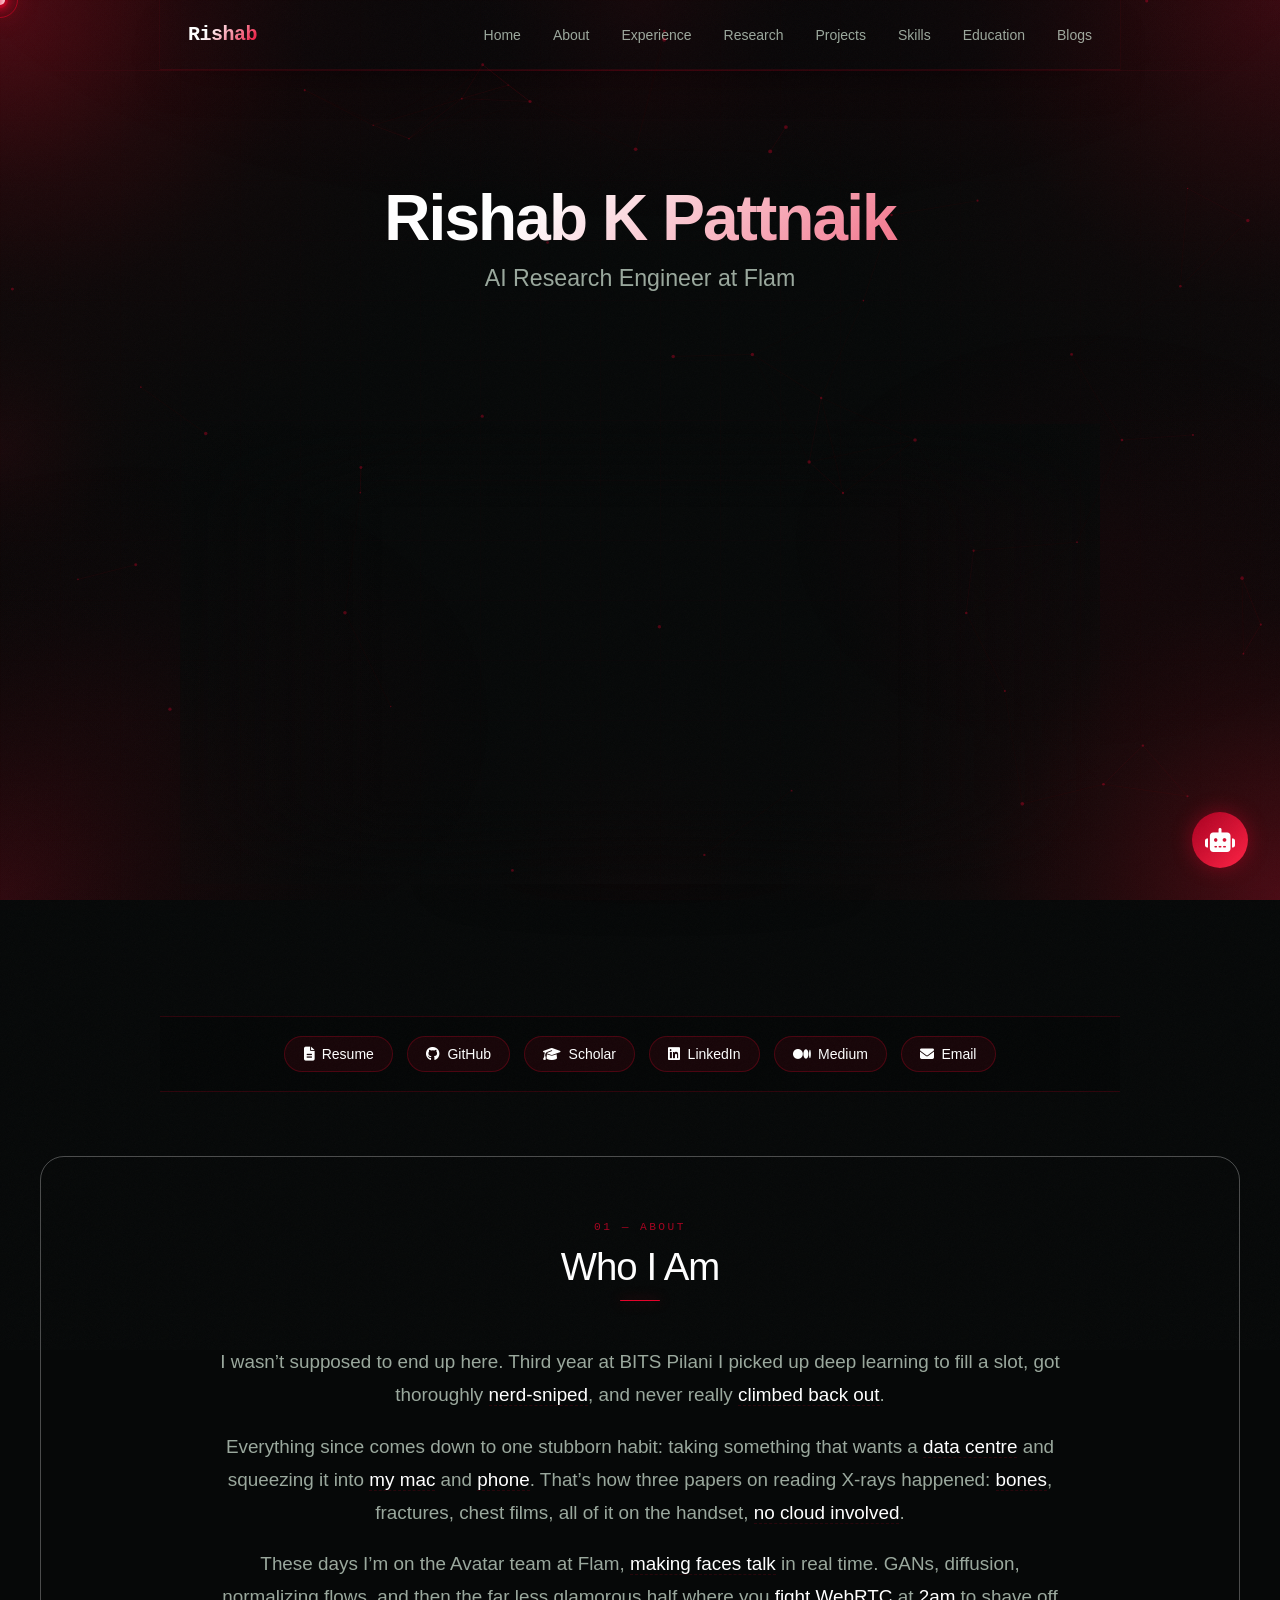
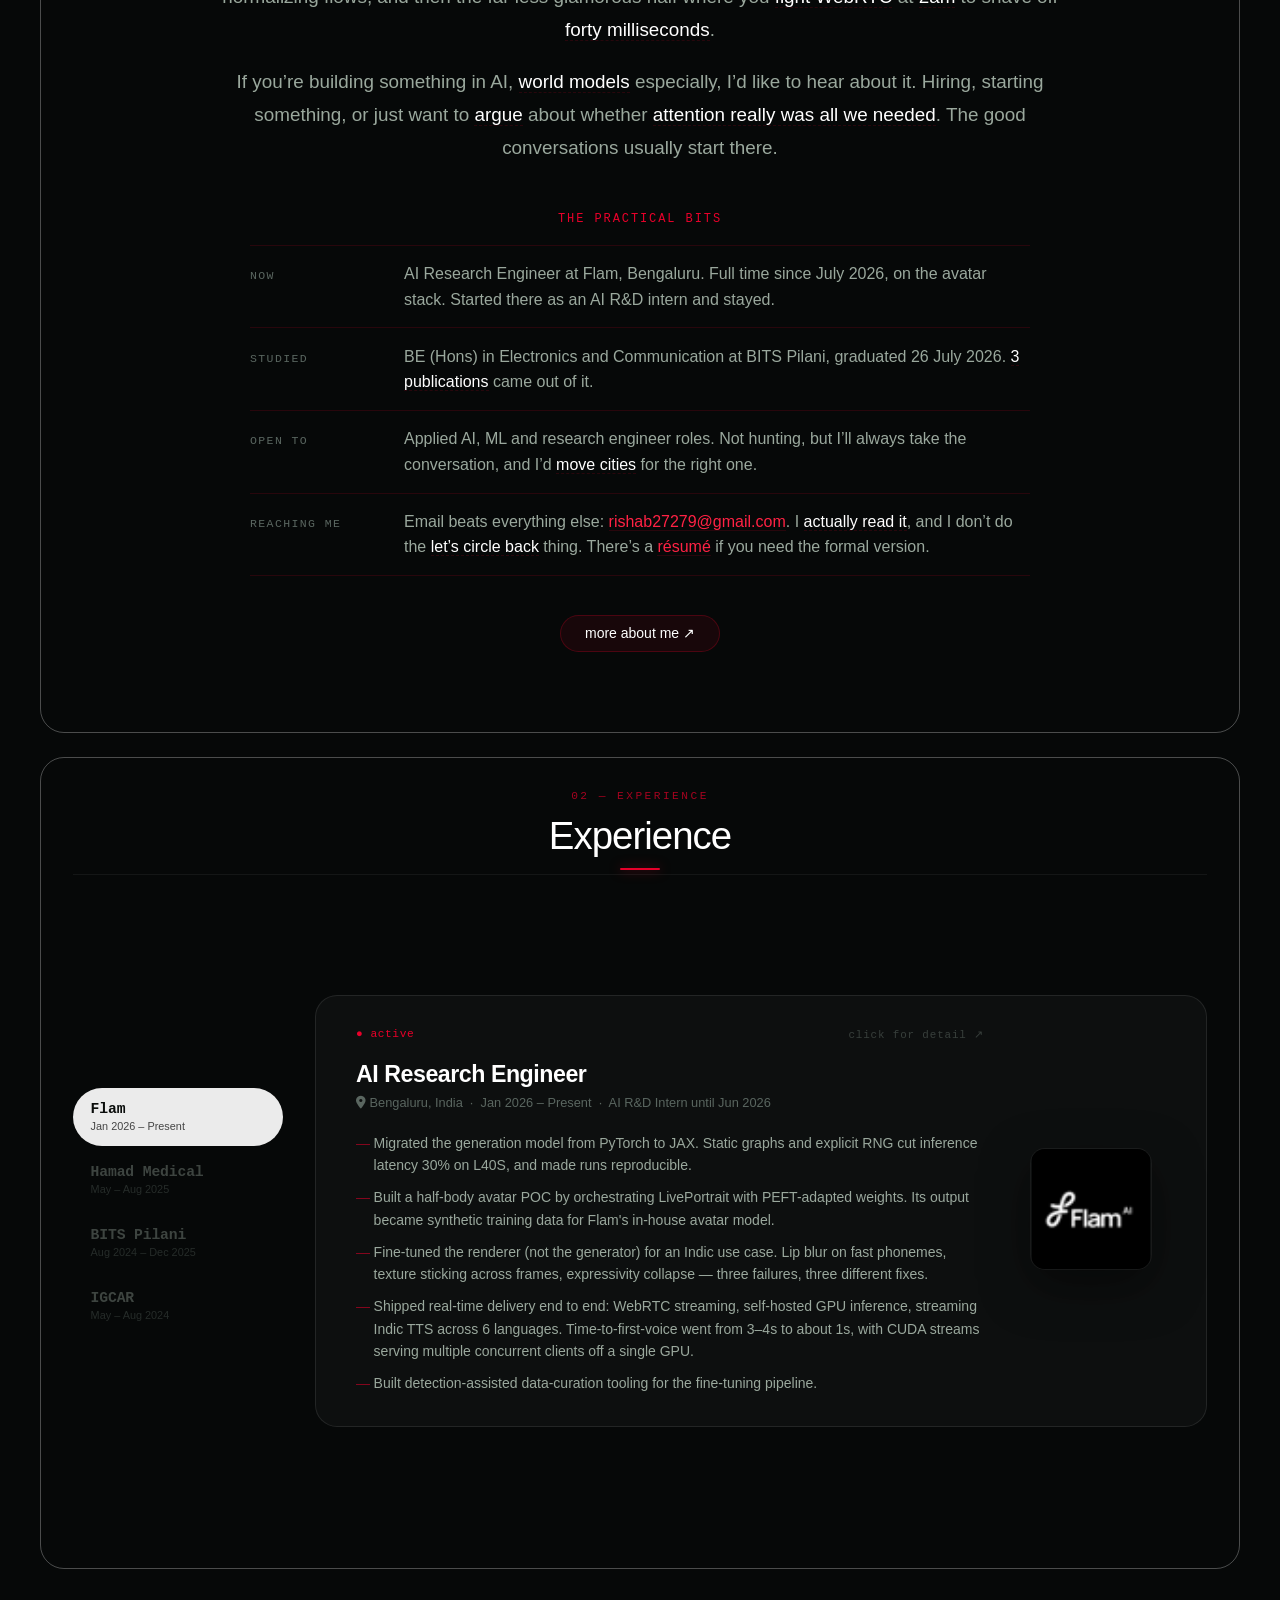
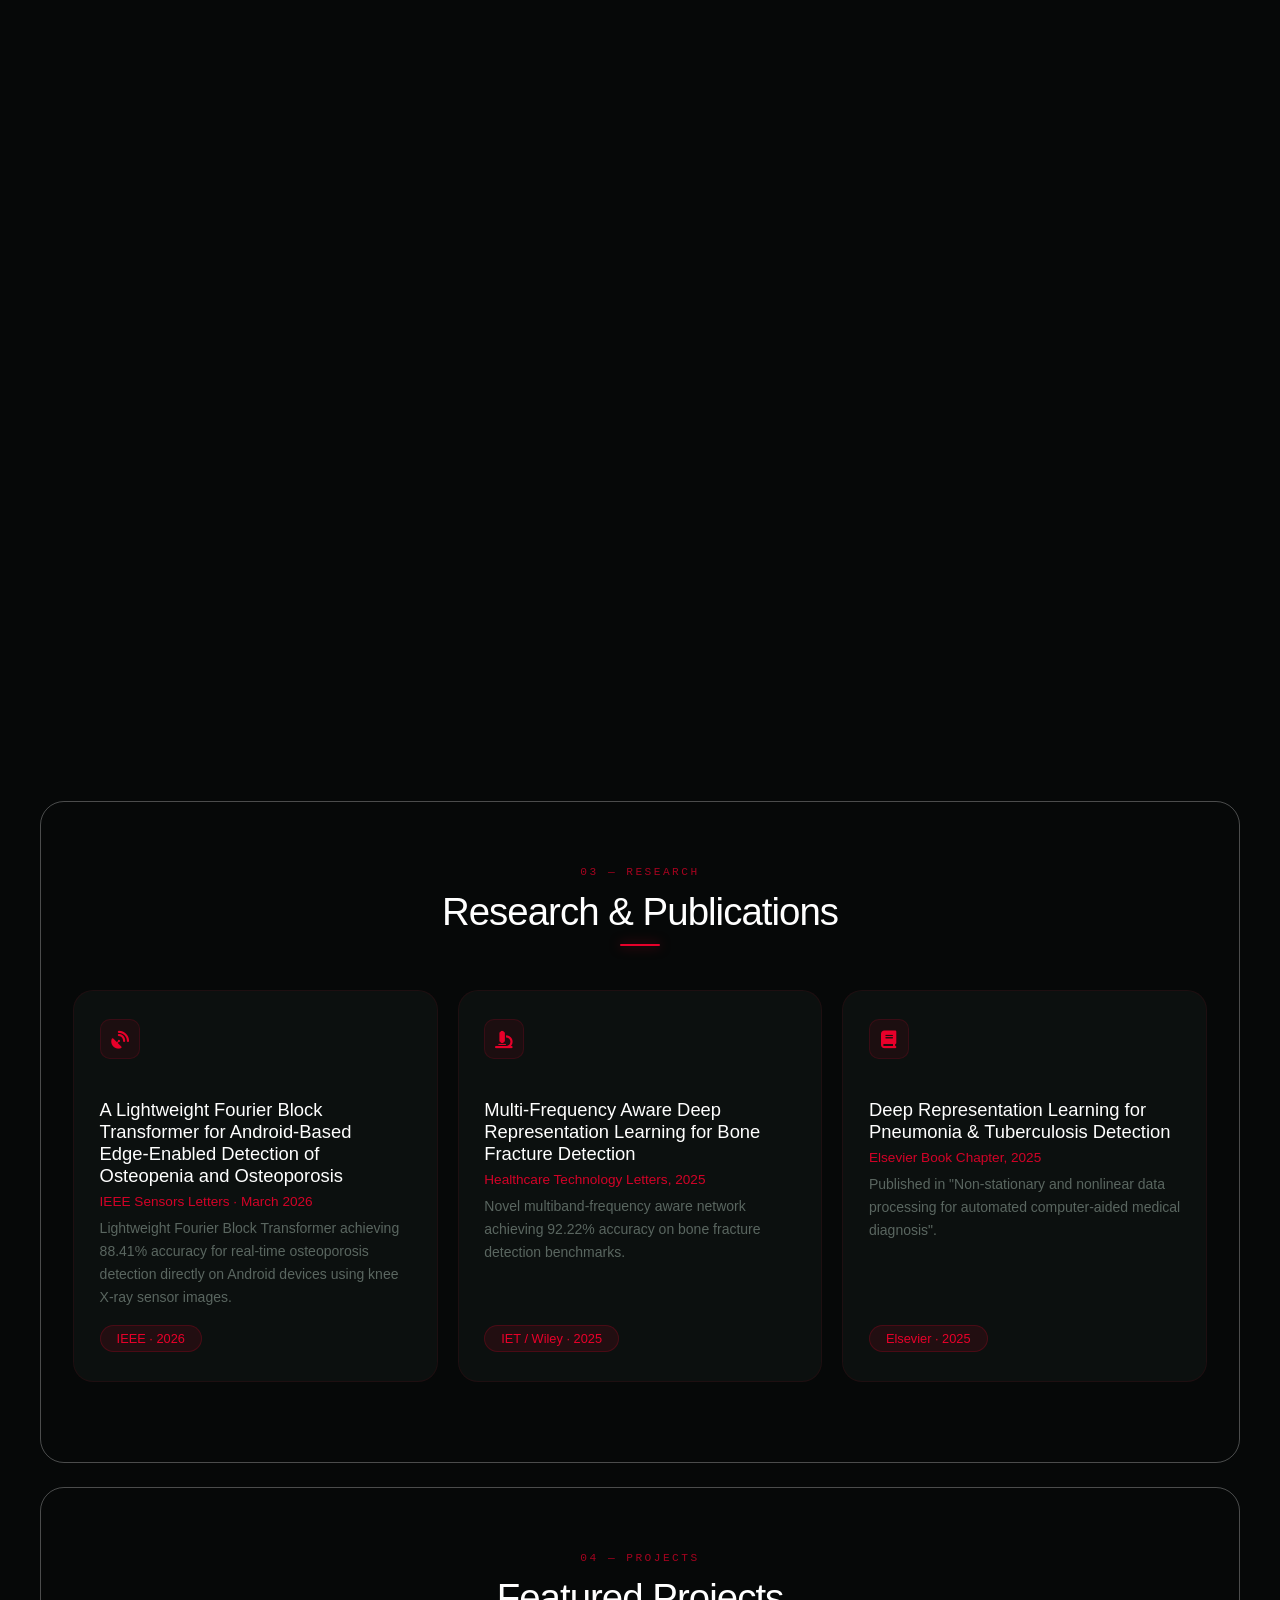
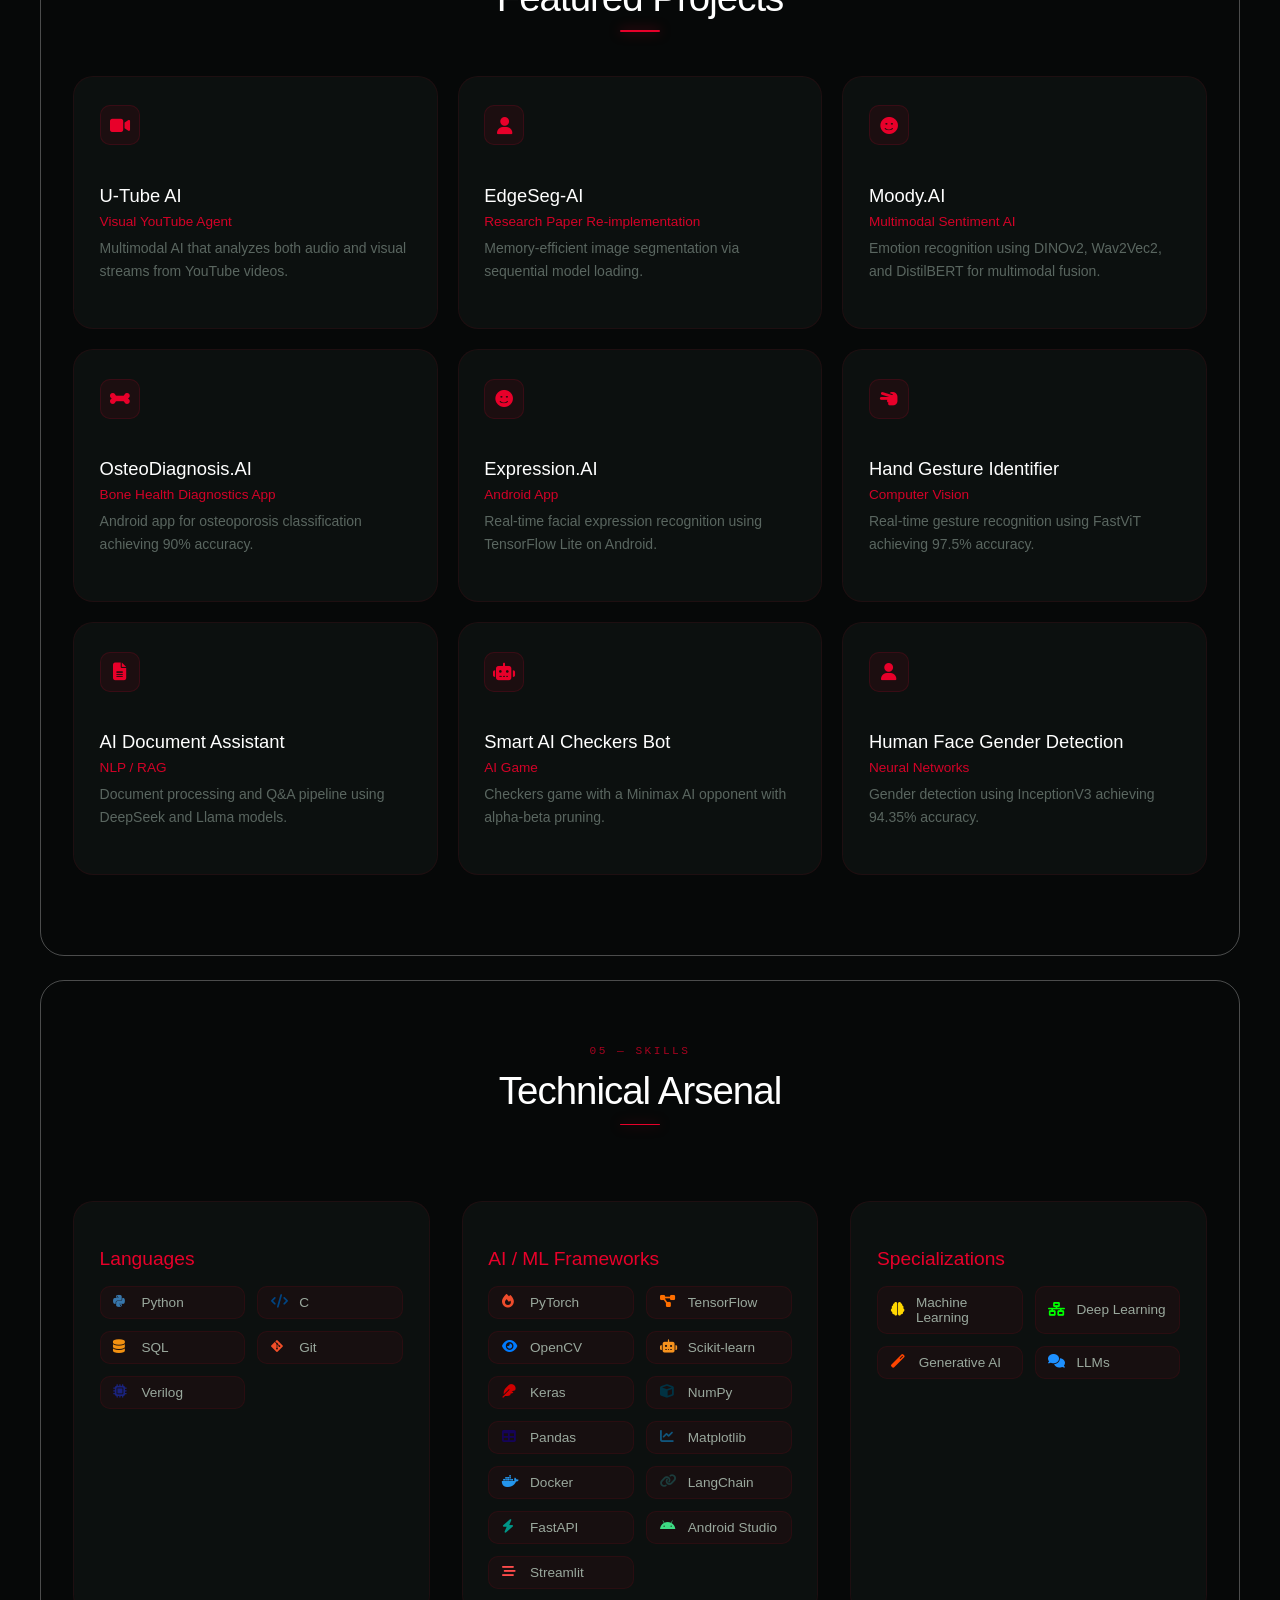
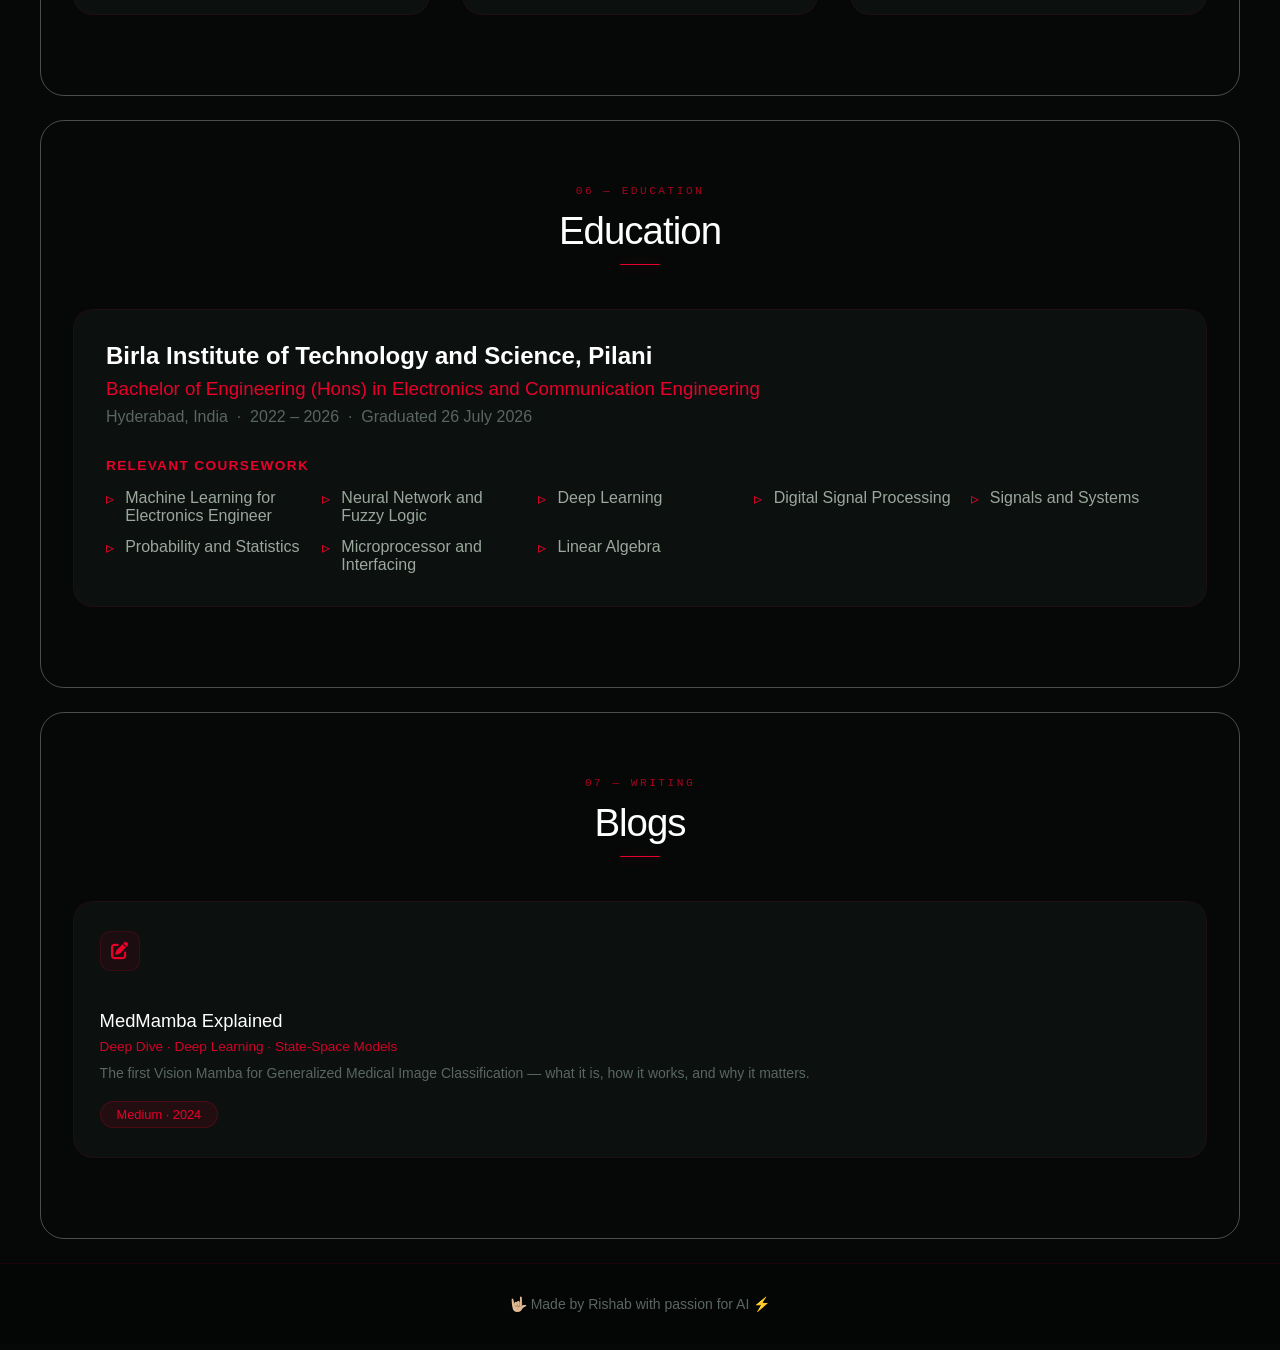
==== commit a8212e68: "Updated the dynamic protfolio featues till projects" ====
--- a/index.html
+++ b/index.html
@@ -3,7 +3,22 @@
 <head>
   <meta charset="UTF-8">
   <meta name="viewport" content="width=device-width, initial-scale=1.0">
-  <title>Rishab K Pattnaik · AI Portfolio</title>
+  <title>Rishab K Pattnaik · AI Research Engineer</title>
+  <meta name="description" content="AI Research Engineer at Flam, building real-time talking-head avatars. Three published papers on reading X-rays — small enough to run on the phone itself.">
+
+  <link rel="icon" href="favicon.png">
+
+  <meta property="og:type" content="website">
+  <meta property="og:url" content="https://rishab27279.github.io/">
+  <meta property="og:title" content="Rishab K Pattnaik · AI Research Engineer">
+  <meta property="og:description" content="AI Research Engineer at Flam, building real-time talking-head avatars. Three published papers on reading X-rays — small enough to run on the phone itself.">
+  <meta property="og:image" content="https://rishab27279.github.io/dp.jpg">
+
+  <meta name="twitter:card" content="summary_large_image">
+  <meta name="twitter:title" content="Rishab K Pattnaik · AI Research Engineer">
+  <meta name="twitter:description" content="AI Research Engineer at Flam, building real-time talking-head avatars. Three published papers on reading X-rays — small enough to run on the phone itself.">
+  <meta name="twitter:image" content="https://rishab27279.github.io/dp.jpg">
+
   <link href="https://fonts.googleapis.com/css2?family=DM+Sans:ital,opsz,wght@0,9..40,300;0,9..40,400;0,9..40,500;0,9..40,600;1,9..40,300&family=Space+Mono:wght@400;700&display=swap" rel="stylesheet">
   <link rel="stylesheet" href="https://cdnjs.cloudflare.com/ajax/libs/font-awesome/6.4.0/css/all.min.css">
   <link rel="stylesheet" href="styles.css">
@@ -77,7 +92,7 @@
       <!-- SOCIAL LINKS -->
       <div class="hero-bottom">
         <div class="social-buttons">
-          <a href="https://drive.google.com/file/d/1sES1LkygW-1xkXr2EneSjquyPbQdiY6V/view?usp=sharing" target="_blank" class="social-btn"><i class="fas fa-file-alt"></i> Resume</a>
+          <a href="https://drive.google.com/file/d/1LrXIuX1R8OGFnSDbDKrF7J62dz4kYCRW/view?usp=sharing" target="_blank" class="social-btn"><i class="fas fa-file-alt"></i> Resume</a>
           <a href="https://github.com/Rishab27279" target="_blank" class="social-btn"><i class="fab fa-github"></i> GitHub</a>
           <a href="https://scholar.google.com/citations?hl=en&user=zaAs0t0AAAAJ" target="_blank" class="social-btn"><i class="fas fa-graduation-cap"></i> Scholar</a>
           <a href="https://www.linkedin.com/in/rishab-k-pattnaik-6a9939249/" target="_blank" class="social-btn"><i class="fab fa-linkedin"></i> LinkedIn</a>
@@ -147,10 +162,14 @@
             <a href="mailto:rishab27279@gmail.com">rishab27279@gmail.com</a>. I
             <span class="pop" data-emoji="👀">actually read it</span>, and I don’t do the
             <span class="pop" data-emoji="🔁">let’s circle back</span> thing. There’s a
-            <a href="https://drive.google.com/file/d/1sES1LkygW-1xkXr2EneSjquyPbQdiY6V/view?usp=sharing" target="_blank" rel="noopener">résumé</a>
+            <a href="https://drive.google.com/file/d/1LrXIuX1R8OGFnSDbDKrF7J62dz4kYCRW/view?usp=sharing" target="_blank" rel="noopener">résumé</a>
             if you need the formal version.</dd>
         </div>
       </dl>
+
+      <div class="about-more">
+        <button class="about-btn" data-popup-trigger="about-popup">more about me ↗</button>
+      </div>
     </section>
 
     <!-- ══════════════════════════════════════
@@ -548,6 +567,127 @@
   </div>
 
   <!-- ══════════════════════════════════════
+       POPUP — About me
+  ══════════════════════════════════════ -->
+  <div id="about-popup" class="popup">
+    <div class="popup-backdrop"></div>
+    <div class="popup-content">
+      <span class="popup-esc-hint">ESC</span>
+      <h2 class="popup-heading">About me</h2>
+      <p class="popup-subheading">The longer version, since you asked</p>
+      <div class="popup-divider"></div>
+      <div class="popup-body">
+        <div class="about-grid">
+          <div class="about-photo-col">
+            <img class="about-photo" src="dp.jpg" alt="Rishab K Pattnaik">
+          </div>
+          <div class="about-copy">
+
+            <h3>the personal side</h3>
+            <p>I support <span class="pop" data-emoji="🔴">Liverpool</span>, which is less
+              a hobby than a standing subscription to emotional volatility. I'd like to see
+              Anfield in person before I become sensible about money — currently no sign of
+              that happening on either front. F1 on Sundays.
+              <span class="pop" data-emoji="🌙">FIFA at hours that cannot be defended</span>.</p>
+            <p>Swimming is the one I actually do rather than watch. Freestyle and
+              breaststroke are settled; <span class="pop" data-emoji="🏊">butterfly</span>
+              is still winning.</p>
+            <p>Vinland Saga is the best story I've watched. Attack on Titan and Fullmetal
+              Alchemist are close enough that I'll argue about the order. Solo Levelling,
+              My Hero Academia and Re:Zero round out the rotation. I will defend
+              <span class="pop" data-emoji="🎬">3 Idiots</span> and Into the Spider-Verse
+              against all comers and I'm not especially interested in a fair hearing.</p>
+            <p>English, Hindi, Odia.</p>
+
+            <h3>what I'm chasing</h3>
+            <p>One thread runs through everything I've built: take the thing that wants a
+              data centre and make it fit somewhere a person actually holds.</p>
+            <p>It started with X-rays. Osteoporosis, fractures, chest films — graded on a
+              handset, no connection, no server round-trip. The trick that made it work
+              wasn't a bigger model, it was moving into the
+              <span class="pop" data-emoji="🌊">frequency domain</span>. Bone texture lives
+              in a spectral band. It does not live in the channels of a ResNet. Put the
+              physics in the representation and you get two things at once: something small
+              enough to run on a phone, and something a radiologist can actually argue
+              with.</p>
+            <p>That carried straight into avatars, where the whole game is whether a face
+              can talk back in <span class="pop" data-emoji="⚡">real time</span>. Same
+              problem wearing a different hat. On-device isn't a constraint I tolerate.
+              It's the interesting part.</p>
+
+            <h3>how I learn</h3>
+            <p>Badly, at first, and then quite fast.</p>
+            <p>I read the paper, decide I understand it, discover I don't the moment I try
+              to implement it, and go back. That loop is most of my education. It's why I
+              write things up afterwards — the MedMamba deep-dive existed because state
+              space models refused to stay in my head until I'd explained them to someone
+              else.</p>
+            <p>I'm also aware of <span class="pop" data-emoji="🙃">what I'm bad at</span>,
+              which is a recent development. Repo structure, for one: I can look at a
+              well-organised codebase and tell you why it works, and then produce something
+              considerably worse from scratch. So I've started writing the file tree and the
+              task breakdown by hand before opening any tool that would happily do it for
+              me. Slower. Point is the muscle, not the file.</p>
+            <p>And I over-scope. Every plan I write is roughly forty percent longer than the
+              version I'll actually finish. I now find this out around week four instead of
+              week nine, which I'm choosing to call growth.</p>
+
+            <h3>how I work</h3>
+            <p>I'd rather name the decision than the task.</p>
+            <p>Migrating to JAX was about static graphs and explicit RNG — the compiler was
+              re-tracing work every frame, and once the graph stopped moving, latency
+              dropped <span class="pop" data-emoji="⏱️">30% on L40S</span>. Fine-tuning the
+              renderer rather than the generator was a choice with a reason behind it.
+              Three failure modes — lip blur, texture sticking, expressivity collapse — get
+              diagnosed separately instead of averaged into one
+              <span class="pop" data-emoji="📉">quality score</span>, because each has a
+              different fix and the average hides all three.</p>
+            <p>And when a number belongs to a team, I say so. The triage model that hit 98%
+              recall was the team's. My part was the clinical-dataset analysis underneath
+              it.</p>
+
+            <h3>what I believe</h3>
+            <p>A model nobody can interrogate doesn't get deployed, whatever its accuracy.
+              I learned that from clinicians, not from a paper.</p>
+            <p>Choose the representation and the explanation comes free — which is why my
+              work keeps ending up in the frequency domain, and why I find
+              <span class="pop" data-emoji="🌀">wavelets</span> more interesting than they
+              have any right to be.</p>
+            <p>An honest negative result beats a flattering one. The most useful thing I
+              found at IGCAR was that vision foundation models don't transfer to specialised
+              perception without adaptation. That's not the result anyone hopes for. It's
+              the one I'd want if I were building on top of it.</p>
+
+            <h3>currently</h3>
+            <p>Reading about world models and where they collide with real-time generation.
+              Also relearning data structures from first principles, which is exactly as
+              humbling as it sounds.</p>
+
+            <h3>building right now</h3>
+            <p>Several things, all half-finished, all on branches. This is a stable
+              long-term pattern and I've stopped pretending otherwise.</p>
+
+            <h3>who I want to hear from</h3>
+            <p>People building world models, on-device inference, or anything where a model
+              has to earn the trust of someone who didn't train it.</p>
+            <p>That includes the <span class="pop" data-emoji="🥊">awkward
+              conversations</span>. Tell me the thing I shipped is wrong and show me why,
+              and you have my full attention — genuinely, not in the LinkedIn way where
+              people say that and mean the opposite.</p>
+            <p>I'm not looking to move. I've also never once regretted a conversation with
+              someone who cares about this more than I do.</p>
+
+          </div>
+        </div>
+      </div>
+      <div class="popup-buttons">
+        <a href="mailto:rishab27279@gmail.com" class="popup-github"><i class="fas fa-envelope"></i> Say hello</a>
+        <button class="popup-close">Close</button>
+      </div>
+    </div>
+  </div>
+
+  <!-- ══════════════════════════════════════
        POPUPS — Experience
   ══════════════════════════════════════ -->
 
@@ -1190,7 +1330,7 @@
         <li>Offline processing with no internet connectivity required</li>
         <li>Intuitive user interface designed for clinical workflow integration</li>
         <li>Optimized model architecture for mobile deployment efficiency (Model Size < 100Mb)</li>
-        <li>High accuracy performance validated through rigorous testing protocols and Benchmarks (Accuracy ~ 90% ; Kappa Score ~ 0.82)</li>
+        <li>Validated through rigorous testing protocols and benchmarks (Accuracy 88.41%; Kappa Score ~ 0.82)</li>
       </ul>
       <h3>Technical Innovation</h3>
       <p>The core innovation lies in the fusion of traditional signal processing methodologies with state-of-the-art deep learning approaches:</p>
@@ -1198,7 +1338,7 @@
         <li><strong>Novel Architecture</strong>: Custom-designed neural network optimized for bone density classification tasks</li>
         <li><strong>Signal Processing Integration</strong>: Powerful Signal Processing techniques enhance feature extraction and model performance</li>
         <li><strong>Mobile Optimization (< 100 Mb)</strong>: Lightweight model design ensures efficient on-device inference</li>
-        <li><strong>High Accuracy (~90%)</strong>: Achieved superior classification performance through innovative architectural design</li>
+        <li><strong>88.41% accuracy</strong>: the figure published in IEEE Sensors Letters, achieved through the Fourier block design</li>
       </ul>
       <h3>Research Methodology</h3>
       <p>Due to the ongoing nature of this research and pending publication, specific technical details regarding the model architecture, training protocols, and validation datasets remain confidential. The methodology represents a novel contribution to the field of medical AI, particularly in bone health diagnostics.</p>
--- a/styles.css
+++ b/styles.css
@@ -329,7 +329,7 @@
 }
 .hero-subtitle {
   font-size: 1.45rem; color: var(--t2);
-  min-height: 3rem; font-weight: 300;
+  font-weight: 300;
 }
 /* ── HERO MIDDLE ── */
 .hero-middle {
@@ -573,6 +573,48 @@
   .facts-row { grid-template-columns: 1fr; gap: 0.3rem; }
 }
 
+/* "more about me" button — same treatment as .social-btn, which it mirrors */
+.about-more { text-align: center; margin-top: 2.4rem; }
+.about-btn {
+  background: rgba(232,0,42,0.08);
+  border: 1px solid rgba(232,0,42,0.25);
+  border-radius: 40px; padding: 0.6rem 1.5rem;
+  color: var(--t1); font-size: 0.875rem; font-family: inherit;
+  display: inline-flex; align-items: center; gap: 0.45rem;
+  transition: background .2s, border-color .2s, transform .2s, box-shadow .2s;
+  cursor: none;
+}
+.about-btn:hover,
+.about-btn:focus-visible {
+  background: rgba(232,0,42,0.18);
+  border-color: var(--g1);
+  transform: translateY(-3px);
+  box-shadow: 0 8px 24px -8px rgba(232,0,42,0.35), 0 0 0 1px rgba(232,0,42,0.15);
+}
+
+/* about-me popup: photo column beside the prose */
+.about-grid {
+  display: grid; grid-template-columns: 260px 1fr;
+  gap: 2.2rem; align-items: start;
+}
+.about-photo-col { text-align: center; }
+.about-photo {
+  width: 220px; height: 220px;
+  object-fit: cover; border-radius: 50%;
+  box-shadow: 0 0 0 1px rgba(255,255,255,0.06), 0 16px 48px rgba(0,0,0,0.5);
+  transition: transform 0.3s var(--ease), filter 0.3s, box-shadow 0.3s;
+}
+.about-photo:hover {
+  transform: scale(1.06);
+  filter: brightness(1.15);
+  box-shadow: 0 0 0 1px rgba(232,0,42,0.35), 0 0 26px rgba(232,0,42,0.45), 0 16px 48px rgba(0,0,0,0.5);
+}
+.about-copy { text-align: left; }
+.about-copy p + p { margin-top: 0.9rem; }
+@media (max-width: 700px) {
+  .about-grid { grid-template-columns: 1fr; gap: 1.6rem; }
+}
+
 /* hover a marked word, emojis drift up out of it in a loop */
 .pop {
   position: relative;
@@ -763,7 +805,8 @@
   box-shadow: 0 0 0 1px rgba(255,255,255,0.06), 0 16px 48px rgba(0,0,0,0.5);
   transition: transform 0.3s var(--ease), filter 0.3s, box-shadow 0.3s;
 }
-.exp3-logo-link:hover .exp3-logo-img {
+.exp3-logo-link:hover .exp3-logo-img,
+.exp3-logo-link:focus-visible .exp3-logo-img {
   transform: scale(1.06);
   filter: brightness(1.15);
   box-shadow: 0 0 0 1px rgba(232,0,42,0.35), 0 0 26px rgba(232,0,42,0.45), 0 16px 48px rgba(0,0,0,0.5);
@@ -784,6 +827,11 @@
   .exp3-org-indicator { display: none; }
   .exp3-slide { position: relative; opacity: 1 !important; transform: none !important; }
   .exp3-slide:not(.active) { display: none; }
+  /* no :hover on touch, so let the hint flow to the bottom instead of sitting on the status line */
+  .exp3-middle::after {
+    position: static; display: block; text-align: right;
+    opacity: 1; color: var(--g1); margin-top: 1rem;
+  }
 }
 
 /* ═══════════════════════════════════════════
@@ -1204,6 +1252,9 @@
     0 0 60px rgba(232,0,42,0.05);
   animation: popupIn 0.42s var(--ease-spring) forwards;
 }
+/* we focus this container on open for screen readers; the browser's default ring
+   (system accent colour) is noise here — the controls inside keep their own */
+.popup-content:focus { outline: none; }
 .popup-content::before {
   content: '';
   position: absolute; top: 0; left: 12%; right: 12%; height: 1px;
@@ -1248,9 +1299,9 @@
   margin: 2rem 0 0.6rem; letter-spacing: -0.01em;
 }
 .popup-body h3 {
-  font-family: var(--mono); font-size: 0.7rem; color: var(--g1);
-  margin: 1.4rem 0 0.5rem; letter-spacing: 0.12em;
-  text-transform: uppercase; opacity: 0.8;
+  font-family: var(--mono); font-size: 1.05rem; color: var(--g1);
+  margin: 2rem 0 0.6rem; letter-spacing: 0.12em;
+  text-transform: uppercase; opacity: 1;
 }
 .popup-body ul {
   margin-left: 0; list-style: none; color: var(--t2);
